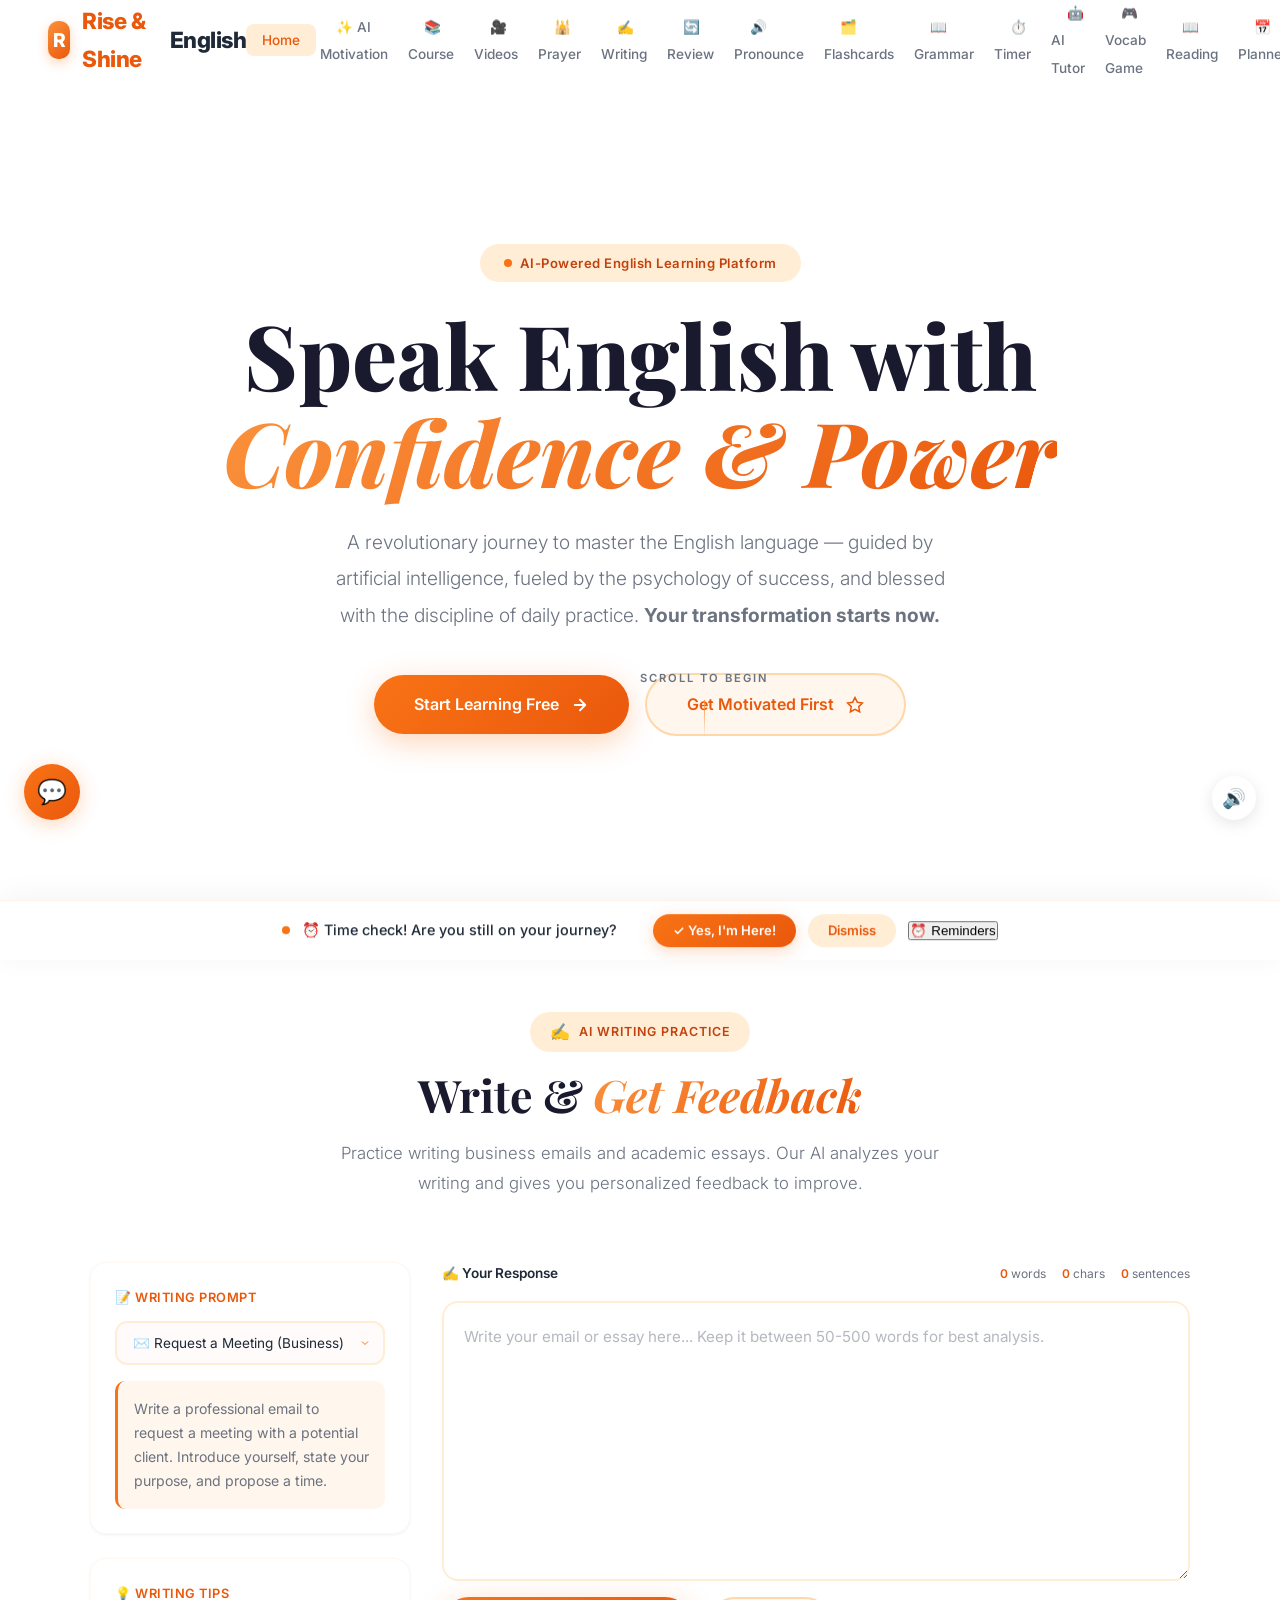
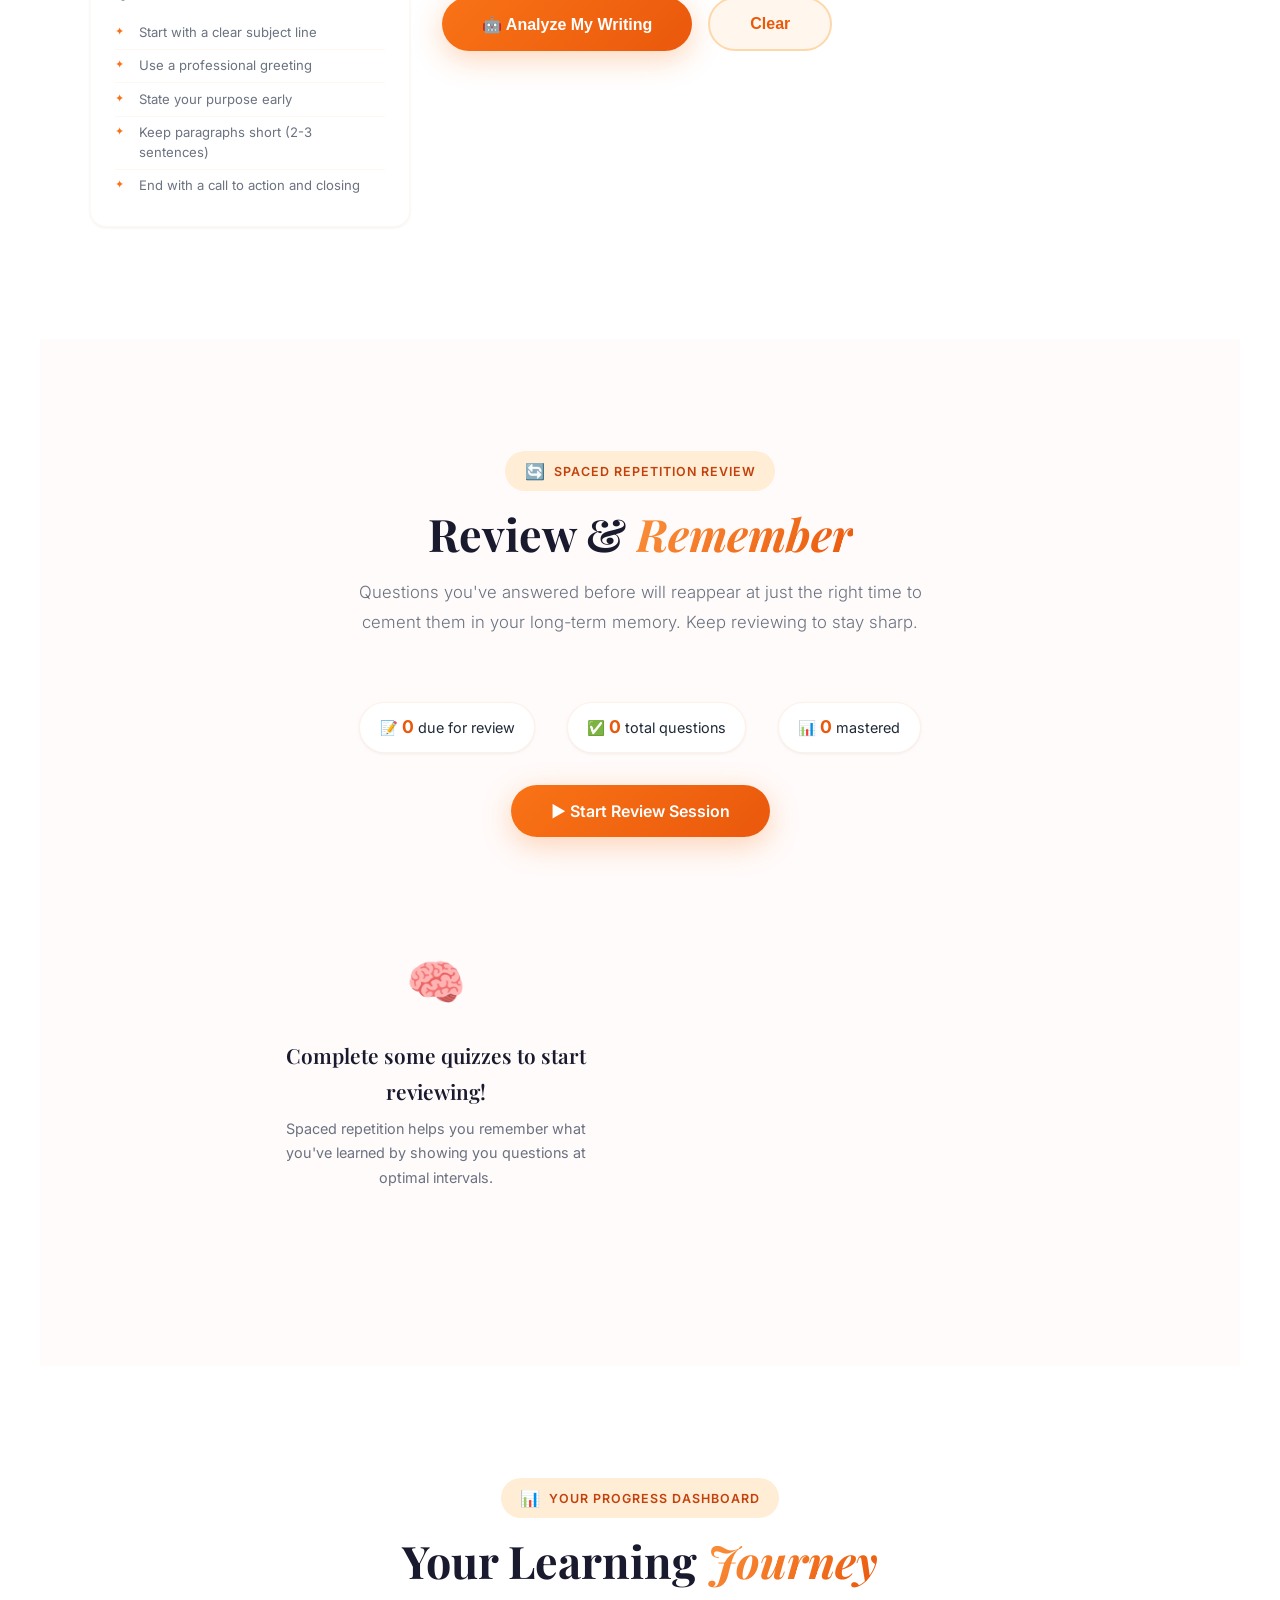
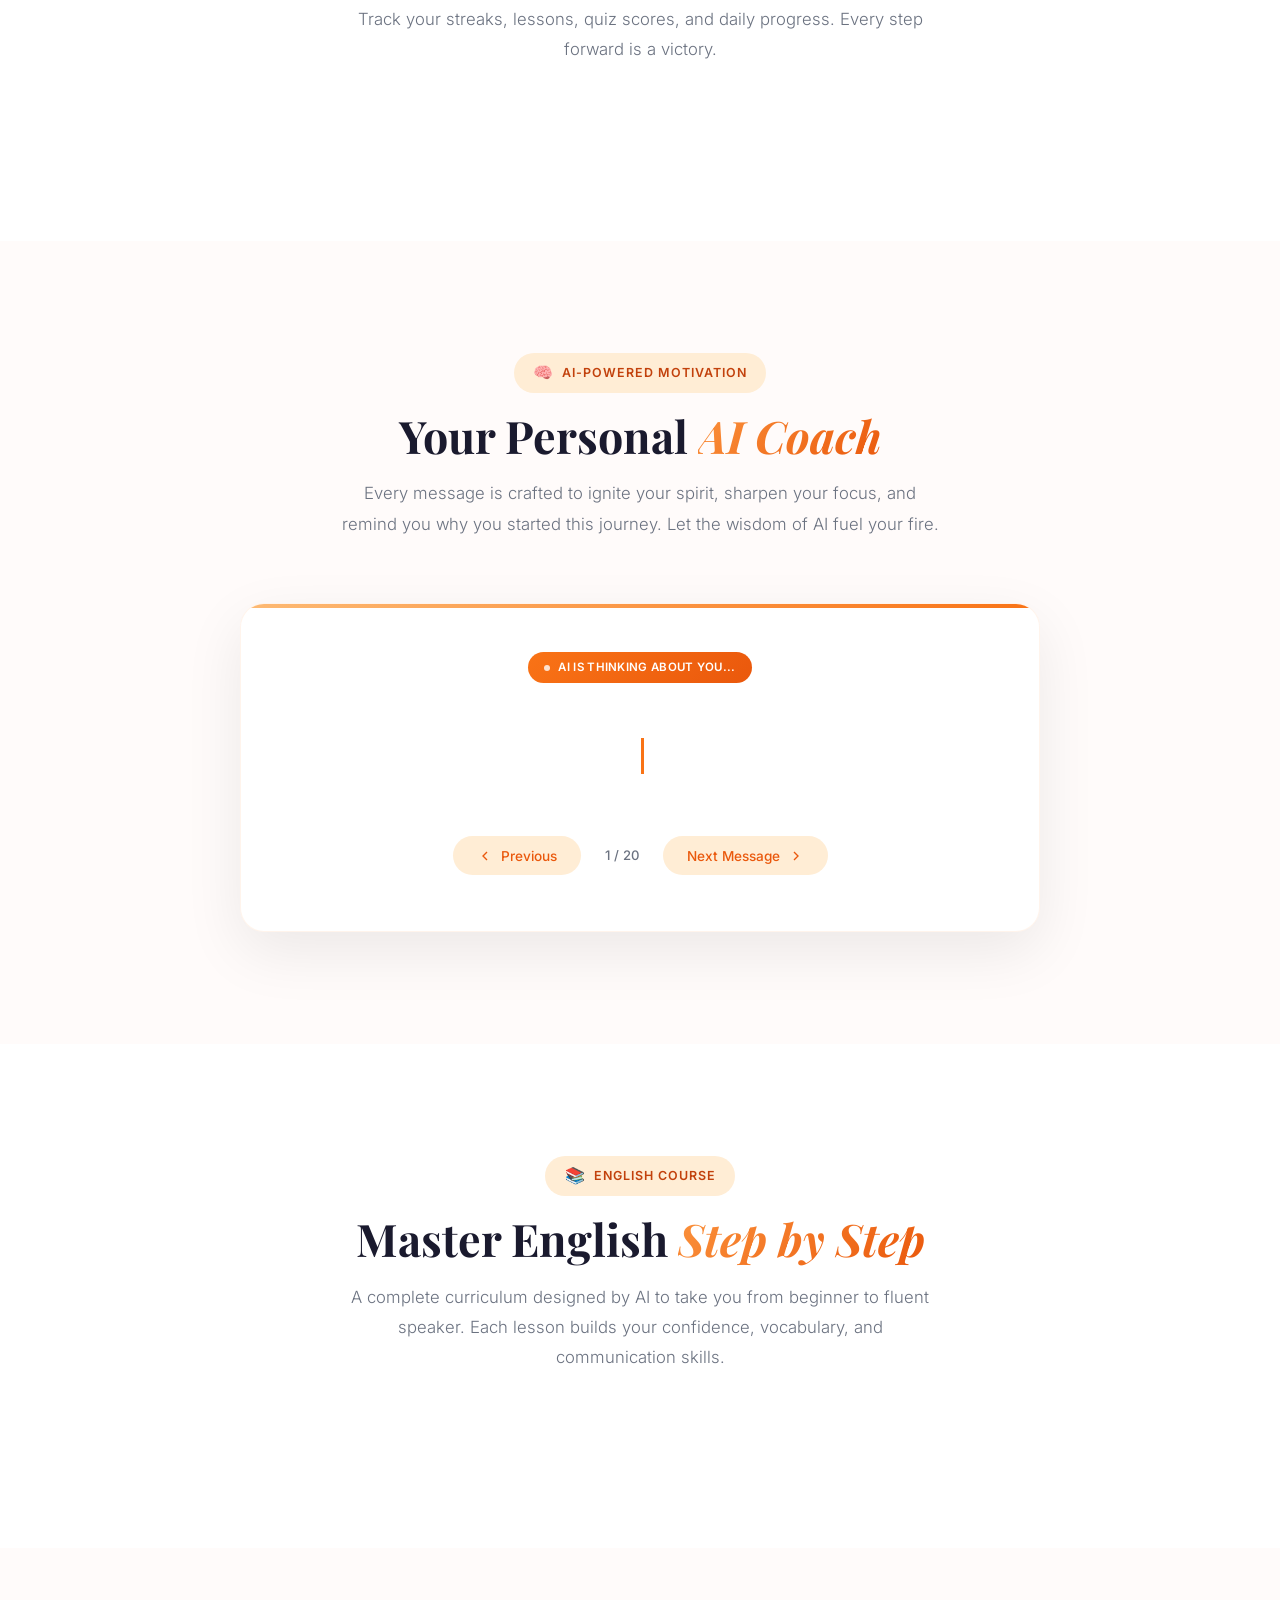
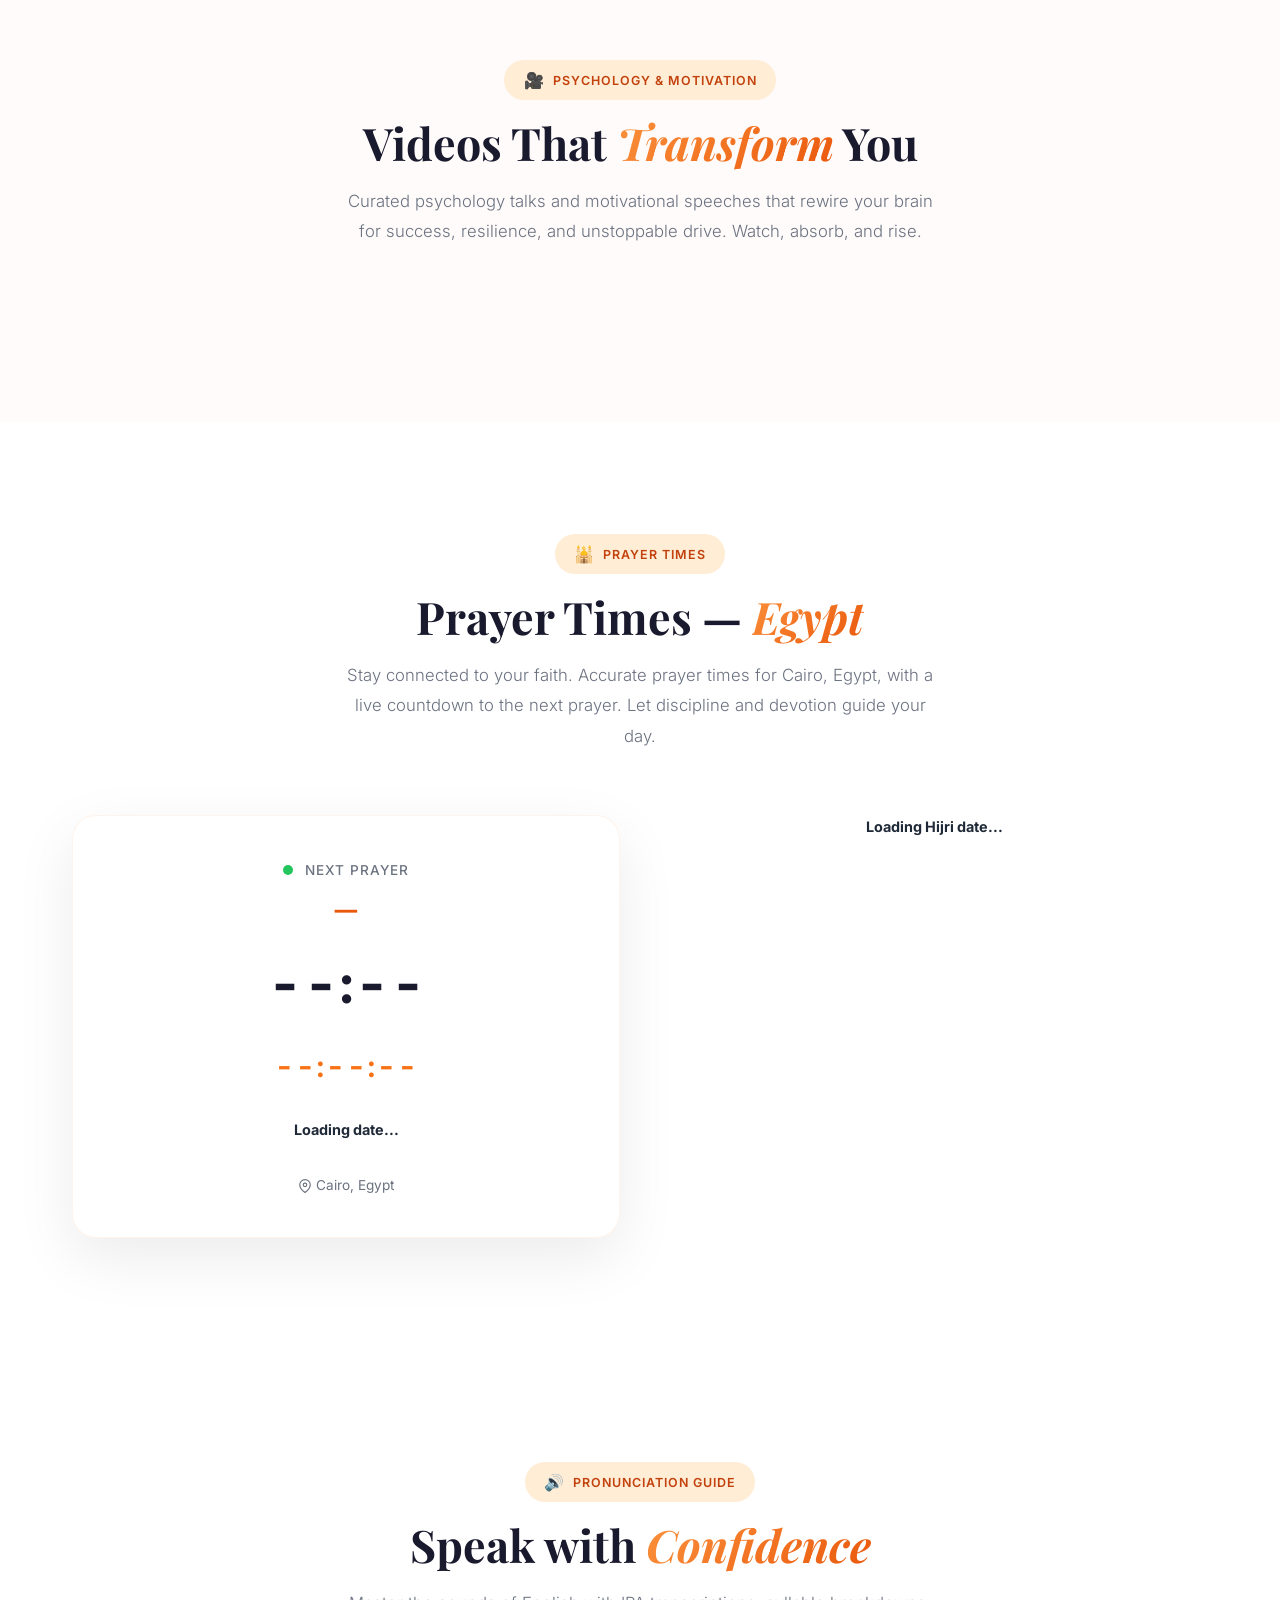
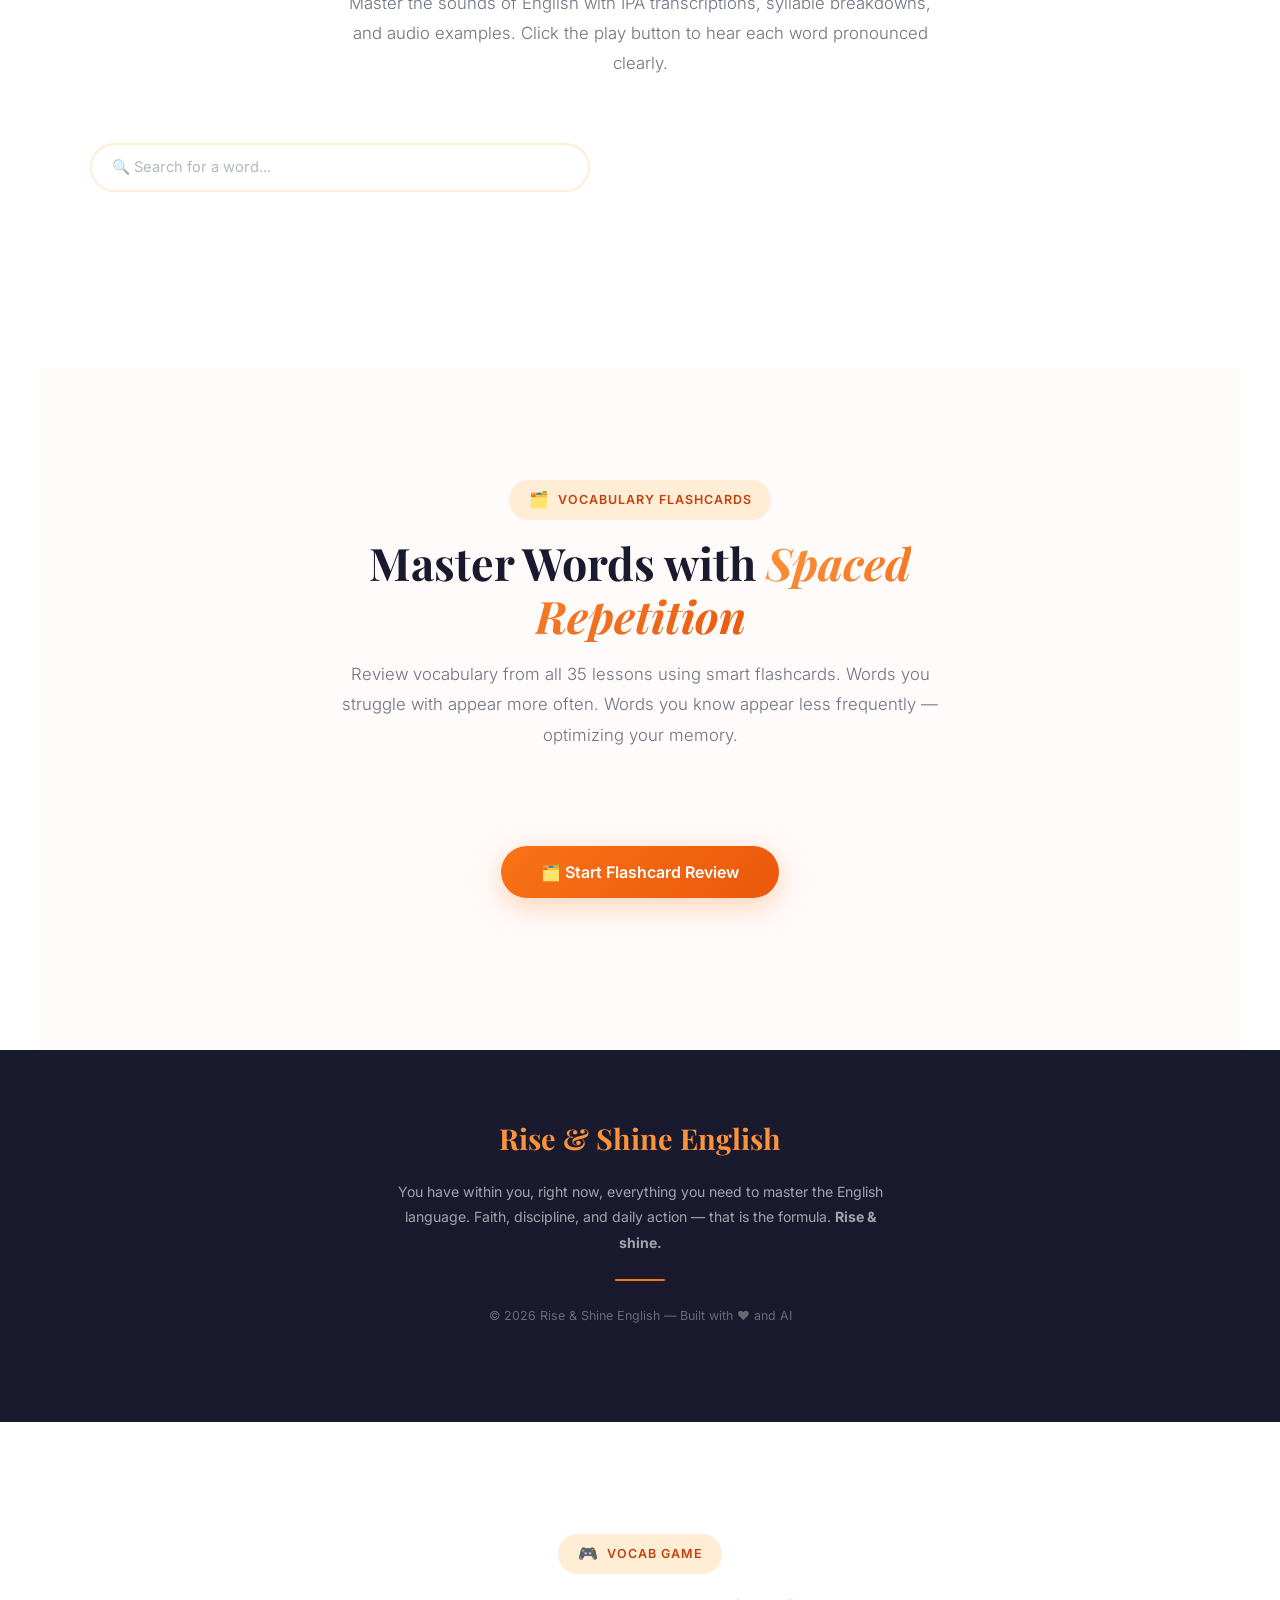
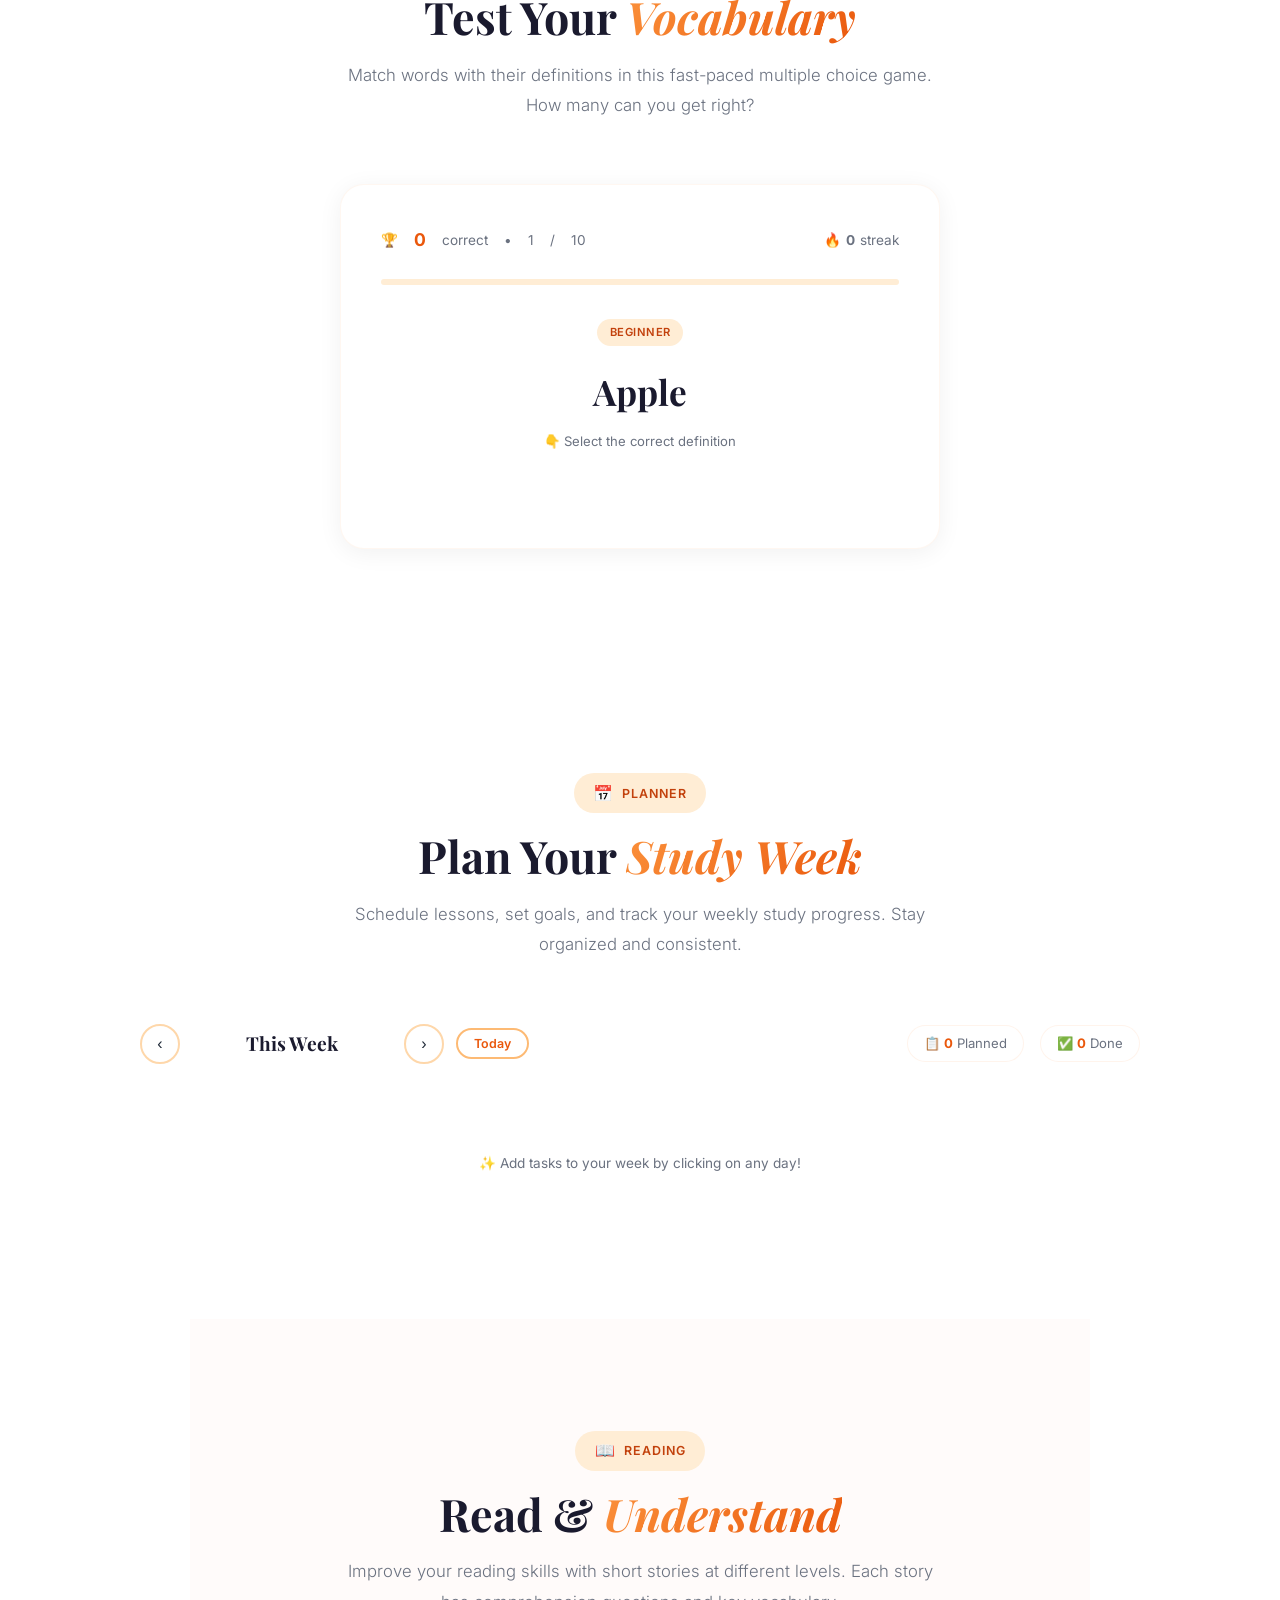
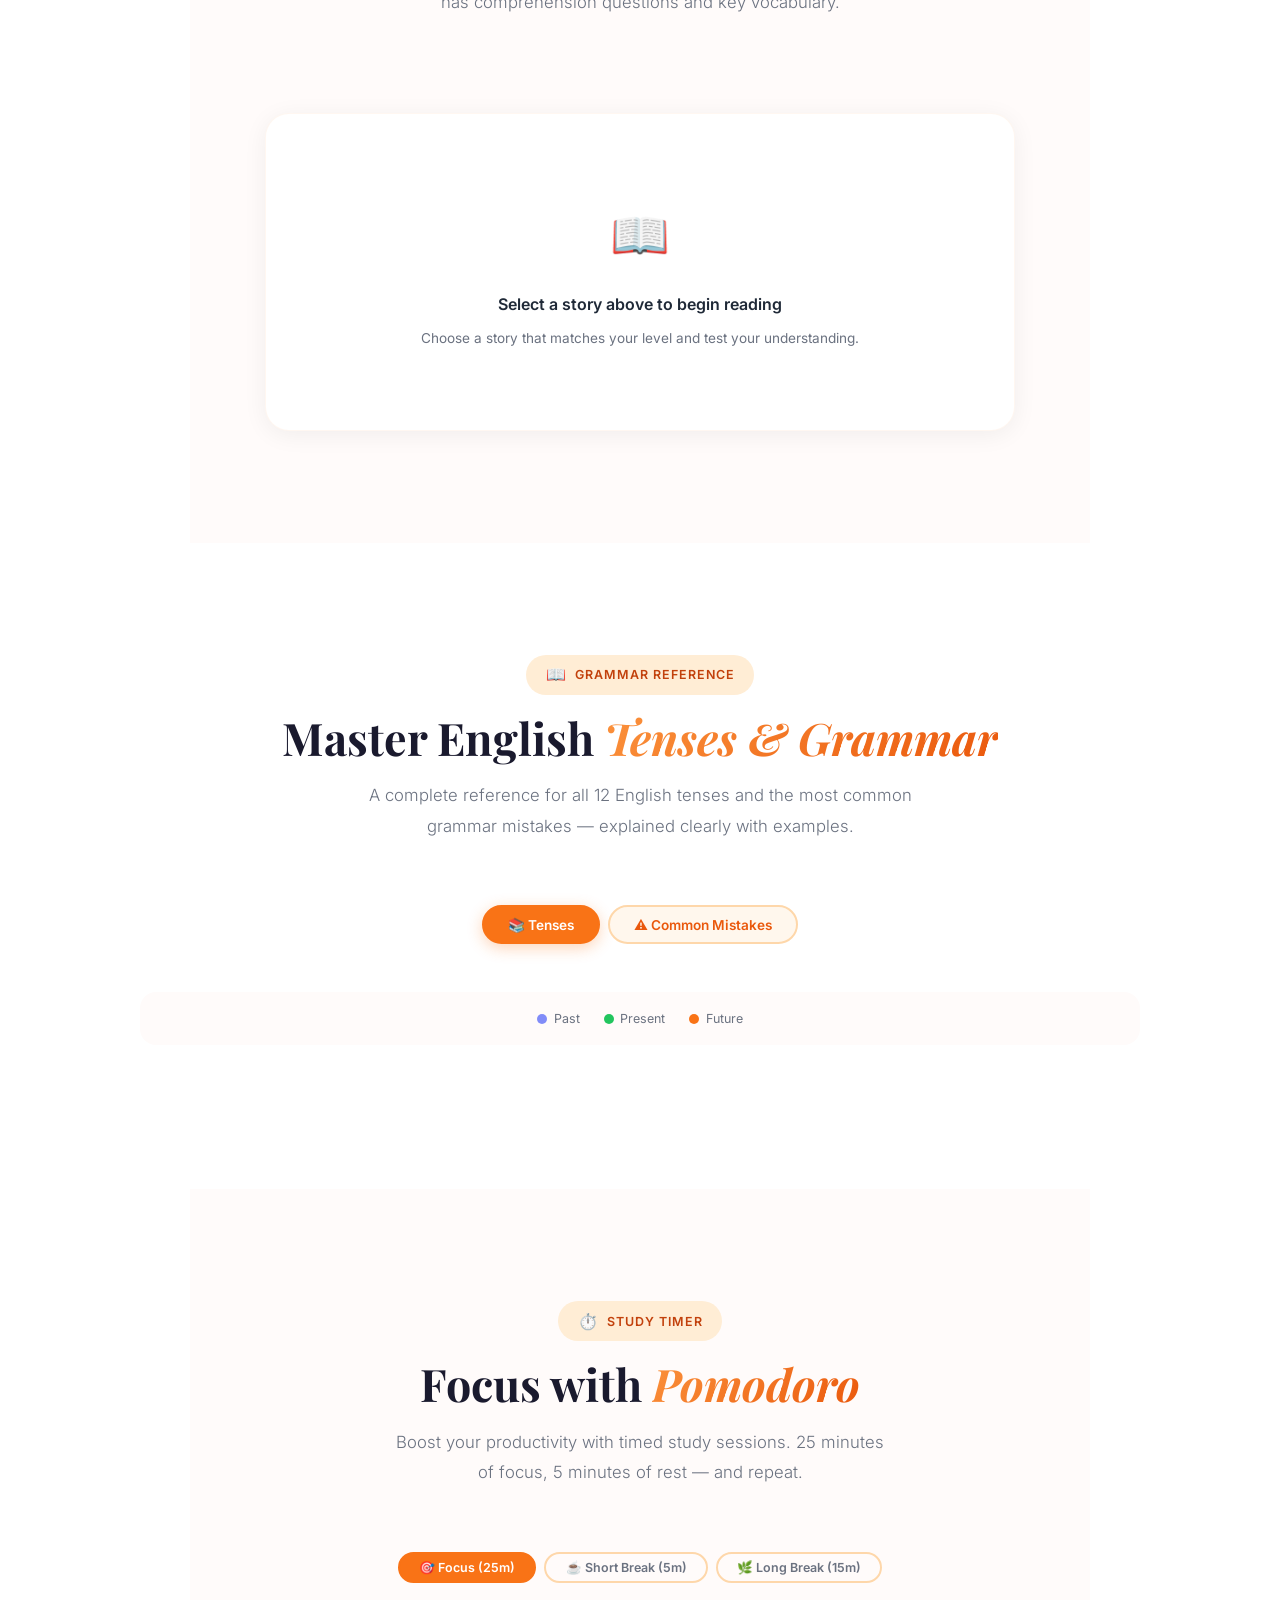
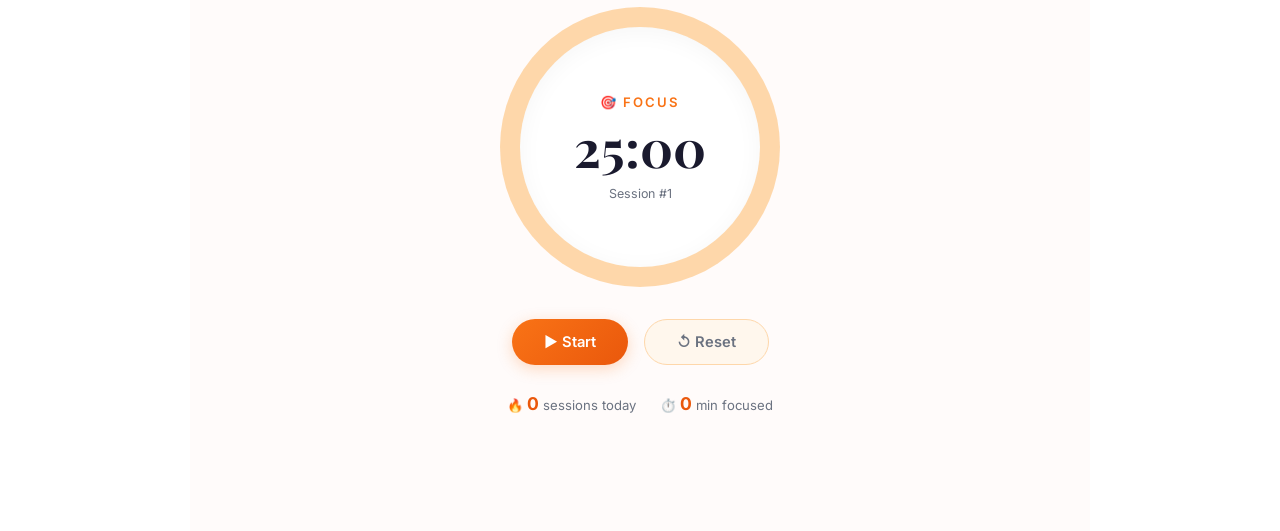
==== index.html @ 0753caaa "Refactor initGrammar function for clarity" ====
<!DOCTYPE html>
<html lang="en">
<head>
    <meta charset="UTF-8">
    <meta name="viewport" content="width=device-width, initial-scale=1.0">
    <title>Rise & Shine English — Master English with AI & Motivation</title>
    <link href="https://fonts.googleapis.com/css2?family=Playfair+Display:wght@400;600;700;800&family=Inter:wght@300;400;500;600;700;800&family=Noto+Sans+Arabic:wght@300;400;500;600;700&family=Tajawal:wght@300;400;500;700&display=swap" rel="stylesheet">
    <style>
        *, *::before, *::after { margin: 0; padding: 0; box-sizing: border-box; }

        :root {
            --orange-50: #FFF7ED; --orange-100: #FFEDD5; --orange-200: #FED7AA;
            --orange-300: #FDBA74; --orange-400: #FB923C; --orange-500: #F97316;
            --orange-600: #EA580C; --orange-700: #C2410C; --orange-800: #9A3412;
            --orange-900: #7C2D12; --cream: #FFFBFA; --dark: #1A1A2E;
            --text: #1F2937; --text-light: #6B7280; --white: #FFFFFF;
            --bg-primary: #FFFFFF; --bg-secondary: #FFFBFA; --bg-card: #FFFFFF;
            --nav-blur: rgba(255,255,255,0.92);
            --nav-shadow: 0 1px 30px rgba(0,0,0,0.05);
            --shadow-sm: 0 1px 3px rgba(0,0,0,0.06);
            --shadow: 0 4px 24px rgba(0,0,0,0.06);
            --shadow-lg: 0 20px 60px rgba(0,0,0,0.08);
            --shadow-hover: 0 30px 80px rgba(0,0,0,0.12);
            --radius: 16px; --radius-lg: 24px;
            --transition: 0.5s cubic-bezier(0.22, 1, 0.36, 1);
            --nav-height: 80px;
        }

        html.dark-mode {
            --cream: #111120; --dark: #F0F0F5; --text: #E0E0EA;
            --text-light: #9A9AB0; --white: #0E0E1A; --bg-primary: #0E0E1A;
            --bg-secondary: #12122A; --bg-card: #1A1A35;
            --nav-blur: rgba(14,14,26,0.95);
            --nav-shadow: 0 1px 30px rgba(0,0,0,0.3);
            --shadow-sm: 0 1px 3px rgba(0,0,0,0.2);
            --shadow: 0 4px 24px rgba(0,0,0,0.3);
            --shadow-lg: 0 20px 60px rgba(0,0,0,0.4);
            --shadow-hover: 0 30px 80px rgba(0,0,0,0.5);
        }

        html.dark-mode .ai-message-text .typing-cursor { background: var(--orange-400); }
        html.dark-mode .nav.scrolled { background: var(--nav-blur); box-shadow: var(--nav-shadow); }
        html.dark-mode .nav-links a:hover { background: rgba(249,115,22,0.15); }
        html.dark-mode .nav-links a.active { background: rgba(249,115,22,0.2); }
        html.dark-mode .mobile-menu-btn { background: rgba(249,115,22,0.15); }
        html.dark-mode .mobile-menu-btn span { background: var(--orange-400); }
        html.dark-mode .notification-bar { background: var(--bg-card); border-top-color: rgba(249,115,22,0.15); }
        html.dark-mode .course-lesson { background: rgba(249,115,22,0.1); }
        html.dark-mode .course-lesson:hover { background: rgba(249,115,22,0.18); }
        html.dark-mode .prayer-time-item.active { background: rgba(249,115,22,0.15); }

        html[dir="rtl"] { direction: rtl; }
        html[dir="rtl"] .nav-links { gap: 0.25rem; }
        html[dir="rtl"] .hero-actions { flex-direction: row-reverse; }
        html[dir="rtl"] .btn-primary svg, html[dir="rtl"] .btn-secondary svg { transform: scaleX(-1); }
        html[dir="rtl"] .course-lesson:hover { transform: translateX(-4px); }
        html[dir="rtl"] .prayer-time-name { flex-direction: row-reverse; }
        html[dir="rtl"] .lesson-modal-header { flex-direction: row-reverse; }
        html[dir="rtl"] .ai-message-btn svg { transform: scaleX(-1); }
        html[dir="rtl"] .footer { font-family: 'Tajawal','Noto Sans Arabic','Inter',sans-serif; }
        html[dir="rtl"] body, html[dir="rtl"] .nav-links a, html[dir="rtl"] .notification-btn,
        html[dir="rtl"] .ai-message-btn, html[dir="rtl"] .course-lesson,
        html[dir="rtl"] .lesson-modal-complete-btn, html[dir="rtl"] .video-watch-btn,
        html[dir="rtl"] .quiz-option { font-family: 'Tajawal','Noto Sans Arabic','Inter',sans-serif; }

        .toggle-btn-group { display: flex; align-items: center; gap: 4px; background: var(--orange-50); border-radius: 50px; padding: 3px; transition: all 0.3s ease; }
        html.dark-mode .toggle-btn-group { background: rgba(249,115,22,0.12); }
        .toggle-btn { width: 36px; height: 36px; border-radius: 50%; border: none; background: transparent; color: var(--text-light); cursor: pointer; display: flex; align-items: center; justify-content: center; transition: all 0.3s ease; font-size: 0.8rem; font-weight: 600; font-family: 'Inter',sans-serif; position: relative; }
        .toggle-btn svg { width: 18px; height: 18px; transition: all 0.3s ease; }
        .toggle-btn:hover { color: var(--orange-600); background: rgba(249,115,22,0.12); }
        .toggle-btn.active { background: var(--bg-card); color: var(--orange-600); box-shadow: 0 2px 8px rgba(0,0,0,0.08); }
        html.dark-mode .toggle-btn.active { background: var(--bg-card); box-shadow: 0 2px 8px rgba(0,0,0,0.2); }
        .toggle-btn.lang-btn { width: auto; min-width: 36px; padding: 0 6px; font-size: 0.72rem; font-weight: 700; letter-spacing: 0.5px; }
        html[dir="rtl"] .toggle-btn.lang-btn { font-family: 'Tajawal','Noto Sans Arabic','Inter',sans-serif; font-size: 0.78rem; }
        .toggle-btn .sun-icon { display: none; } .toggle-btn .moon-icon { display: block; }
        html.dark-mode .toggle-btn .sun-icon { display: block; } html.dark-mode .toggle-btn .moon-icon { display: none; }
        @media (max-width:768px) { .toggle-btn-group { margin-top: 0.5rem; justify-content: center; width: 100%; } }

        html { scroll-behavior: smooth; }
        body { font-family: 'Inter',sans-serif; background: var(--bg-primary); color: var(--text); overflow-x: hidden; line-height: 1.7; }
        ::selection { background: var(--orange-300); color: var(--white); }
        ::-webkit-scrollbar { width: 8px; }
        ::-webkit-scrollbar-track { background: var(--bg-secondary); }
        ::-webkit-scrollbar-thumb { background: var(--orange-300); border-radius: 4px; }
        ::-webkit-scrollbar-thumb:hover { background: var(--orange-400); }

        .nav { position: fixed; top: 0; left: 0; right: 0; z-index: 1000; padding: 1.2rem 3rem; display: flex; justify-content: space-between; align-items: center; transition: all var(--transition); height: var(--nav-height); }
        .nav.scrolled { background: var(--nav-blur); backdrop-filter: blur(24px); -webkit-backdrop-filter: blur(24px); padding: 0.8rem 3rem; box-shadow: var(--nav-shadow); }
        .nav-logo { display: flex; align-items: center; gap: 0.75rem; text-decoration: none; font-weight: 800; font-size: 1.4rem; color: var(--orange-600); letter-spacing: -0.5px; }
        .nav-logo-icon { width: 38px; height: 38px; background: linear-gradient(135deg,var(--orange-400),var(--orange-600)); border-radius: 10px; display: flex; align-items: center; justify-content: center; color: white; font-size: 1.2rem; font-weight: 800; box-shadow: 0 4px 12px rgba(249,115,22,0.3); }
        .nav-logo span { color: var(--text); }
        .nav-links { display: flex; align-items: center; gap: 0.25rem; list-style: none; }
        .nav-links a { text-decoration: none; color: var(--text-light); font-size: 0.85rem; font-weight: 500; padding: 0.5rem 1rem; border-radius: 8px; transition: all 0.3s ease; position: relative; }
        .nav-links a:hover { color: var(--orange-600); background: var(--orange-50); }
        .nav-links a.active { color: var(--orange-600); background: var(--orange-100); }

        .hero { position: relative; min-height: 100vh; display: flex; align-items: center; justify-content: center; background: var(--bg-primary); overflow: hidden; padding-top: var(--nav-height); }
        #heroWaveCanvas { position: absolute; bottom: 0; left: 0; width: 100%; height: 55%; pointer-events: none; }
        .hero-particles { position: absolute; inset: 0; pointer-events: none; overflow: hidden; }
        .particle { position: absolute; width: 6px; height: 6px; background: var(--orange-300); border-radius: 50%; opacity: 0.3; animation: floatParticle 15s infinite ease-in-out; }
        @keyframes floatParticle {
            0%,100% { transform: translateY(0) translateX(0) scale(1); opacity: 0.2; }
            25% { transform: translateY(-120px) translateX(40px) scale(1.3); opacity: 0.5; }
            50% { transform: translateY(-60px) translateX(-30px) scale(1.6); opacity: 0.3; }
            75% { transform: translateY(-160px) translateX(20px) scale(1.1); opacity: 0.4; }
        }
        .hero-content { position: relative; z-index: 2; text-align: center; padding: 2rem; max-width: 900px; }
        .hero-badge { display: inline-flex; align-items: center; gap: 0.5rem; padding: 0.5rem 1.5rem; background: var(--orange-100); color: var(--orange-700); border-radius: 100px; font-size: 0.82rem; font-weight: 600; letter-spacing: 0.5px; margin-bottom: 1.5rem; opacity: 0; transform: translateY(20px); animation: fadeUp 0.8s ease 0.3s forwards; }
        .hero-badge-dot { width: 8px; height: 8px; background: var(--orange-500); border-radius: 50%; animation: pulse 2s ease-in-out infinite; }
        @keyframes pulse { 0%,100% { opacity: 1; transform: scale(1); } 50% { opacity: 0.5; transform: scale(1.5); } }
        .hero-title { font-family: 'Playfair Display',serif; font-size: clamp(2.8rem,7vw,6rem); font-weight: 800; color: var(--dark); line-height: 1.08; margin-bottom: 1.5rem; opacity: 0; transform: translateY(30px); animation: fadeUp 0.8s ease 0.5s forwards; }
        .hero-title em { font-style: italic; background: linear-gradient(135deg,var(--orange-400),var(--orange-600)); -webkit-background-clip: text; -webkit-text-fill-color: transparent; background-clip: text; }
        .hero-subtitle { font-size: clamp(1rem,1.8vw,1.2rem); font-weight: 300; color: var(--text-light); max-width: 640px; margin: 0 auto 2.5rem; line-height: 1.9; opacity: 0; transform: translateY(20px); animation: fadeUp 0.8s ease 0.7s forwards; }
        .hero-actions { display: flex; align-items: center; justify-content: center; gap: 1rem; flex-wrap: wrap; opacity: 0; transform: translateY(20px); animation: fadeUp 0.8s ease 0.9s forwards; }
        .btn-primary { display: inline-flex; align-items: center; gap: 0.75rem; padding: 1rem 2.5rem; background: linear-gradient(135deg,var(--orange-500),var(--orange-600)); color: white; border: none; border-radius: 50px; font-size: 1rem; font-weight: 600; cursor: pointer; transition: all var(--transition); text-decoration: none; box-shadow: 0 8px 30px rgba(249,115,22,0.3); }
        .btn-primary:hover { transform: translateY(-3px); box-shadow: 0 12px 40px rgba(249,115,22,0.45); }
        .btn-primary:active { transform: translateY(0); }
        .btn-secondary { display: inline-flex; align-items: center; gap: 0.75rem; padding: 1rem 2.5rem; background: var(--orange-50); color: var(--orange-600); border: 2px solid var(--orange-200); border-radius: 50px; font-size: 1rem; font-weight: 600; cursor: pointer; transition: all var(--transition); text-decoration: none; }
        .btn-secondary:hover { background: var(--orange-100); border-color: var(--orange-400); transform: translateY(-3px); }
        .btn-secondary:active { transform: translateY(0); }
        .hero-scroll { position: absolute; bottom: 18%; left: 50%; transform: translateX(-50%); z-index: 2; display: flex; flex-direction: column; align-items: center; gap: 0.75rem; color: var(--text-light); font-size: 0.7rem; font-weight: 600; letter-spacing: 2px; text-transform: uppercase; opacity: 0; animation: fadeUp 0.8s ease 1.2s forwards; }
        .scroll-line { width: 1px; height: 38px; background: linear-gradient(to bottom,var(--orange-400),transparent); animation: scrollPulse 2.5s ease-in-out infinite; }
        @keyframes scrollPulse { 0%,100% { opacity: 0.3; transform: scaleY(0.5); } 50% { opacity: 1; transform: scaleY(1); } }
        @keyframes fadeUp { to { opacity: 1; transform: translateY(0); } }

        .section { padding: 7rem 2rem; max-width: 1200px; margin: 0 auto; }
        .section-header { text-align: center; margin-bottom: 4rem; }
        .section-tag { display: inline-flex; align-items: center; gap: 0.5rem; padding: 0.4rem 1.2rem; background: var(--orange-100); color: var(--orange-700); border-radius: 100px; font-size: 0.78rem; font-weight: 600; letter-spacing: 1px; text-transform: uppercase; margin-bottom: 1rem; }
        .section-tag-emoji { font-size: 1rem; text-transform: none; }
        .section-title { font-family: 'Playfair Display',serif; font-size: clamp(2rem,3.5vw,3rem); font-weight: 700; color: var(--dark); margin-bottom: 1rem; line-height: 1.2; }
        .section-title em { background: linear-gradient(135deg,var(--orange-400),var(--orange-600)); -webkit-background-clip: text; -webkit-text-fill-color: transparent; background-clip: text; font-style: italic; }
        .section-subtitle { font-size: 1.05rem; font-weight: 300; color: var(--text-light); max-width: 600px; margin: 0 auto; line-height: 1.8; }

        .ai-messages { background: var(--bg-secondary); padding: 7rem 2rem; }
        .ai-messages-inner { max-width: 1200px; margin: 0 auto; }
        .ai-message-display { position: relative; background: var(--bg-card); border-radius: var(--radius-lg); padding: 3rem 3rem 3.5rem; box-shadow: var(--shadow-lg); max-width: 800px; margin: 0 auto; text-align: center; border: 1px solid rgba(249,115,22,0.08); overflow: hidden; }
        .ai-message-display::before { content: ''; position: absolute; top: 0; left: 0; right: 0; height: 4px; background: linear-gradient(90deg,var(--orange-300),var(--orange-500),var(--orange-400)); background-size: 200% 100%; animation: shimmerBar 3s ease-in-out infinite; }
        @keyframes shimmerBar { 0%,100% { background-position: 0% 0%; } 50% { background-position: 100% 0%; } }
        .ai-message-badge { display: inline-flex; align-items: center; gap: 0.5rem; padding: 0.35rem 1rem; background: linear-gradient(135deg,var(--orange-500),var(--orange-600)); color: white; border-radius: 100px; font-size: 0.72rem; font-weight: 600; letter-spacing: 0.3px; text-transform: uppercase; margin-bottom: 1.5rem; }
        .ai-message-badge-dot { width: 6px; height: 6px; background: rgba(255,255,255,0.8); border-radius: 50%; animation: pulse 1.5s ease-in-out infinite; }
        .ai-message-text { font-family: 'Playfair Display',serif; font-size: clamp(1.4rem,2.5vw,1.9rem); font-weight: 600; color: var(--dark); line-height: 1.6; min-height: 3.2em; display: flex; align-items: center; justify-content: center; transition: opacity 0.4s ease; }
        .ai-message-text .typing-cursor { display: inline-block; width: 3px; height: 1.2em; background: var(--orange-500); margin-left: 4px; animation: blink 0.8s step-end infinite; vertical-align: text-bottom; }
        @keyframes blink { 0%,100% { opacity: 1; } 50% { opacity: 0; } }
        .ai-message-controls { display: flex; align-items: center; justify-content: center; gap: 1.5rem; margin-top: 2rem; }
        .ai-message-btn { display: inline-flex; align-items: center; gap: 0.5rem; padding: 0.7rem 1.5rem; background: var(--orange-100); color: var(--orange-600); border: none; border-radius: 50px; font-size: 0.85rem; font-weight: 500; cursor: pointer; transition: all 0.3s ease; font-family: 'Inter',sans-serif; }
        .ai-message-btn:hover { background: var(--orange-200); transform: translateY(-2px); }
        .ai-message-btn:active { transform: translateY(0); }
        .ai-message-counter { font-size: 0.82rem; color: var(--text-light); font-weight: 500; }

        .course-grid { display: grid; grid-template-columns: repeat(auto-fit,minmax(340px,1fr)); gap: 2rem; }
        .course-card { background: var(--bg-card); border-radius: var(--radius-lg); padding: 2.5rem; box-shadow: var(--shadow); border: 1px solid rgba(249,115,22,0.06); transition: all var(--transition); position: relative; overflow: hidden; cursor: pointer; opacity: 0; transform: translateY(40px); }
        .course-card.visible { opacity: 1; transform: translateY(0); transition: all 0.6s ease; }
        .course-card:hover { transform: translateY(-6px); box-shadow: var(--shadow-hover); border-color: rgba(249,115,22,0.15); }
        .course-card-icon { width: 56px; height: 56px; border-radius: 16px; background: linear-gradient(135deg,var(--orange-100),var(--orange-200)); display: flex; align-items: center; justify-content: center; font-size: 1.6rem; margin-bottom: 1.5rem; transition: all 0.3s ease; }
        .course-card:hover .course-card-icon { transform: scale(1.1) rotate(-3deg); }
        .course-card-level { display: inline-block; padding: 0.25rem 0.75rem; background: var(--orange-100); color: var(--orange-700); border-radius: 100px; font-size: 0.7rem; font-weight: 600; text-transform: uppercase; letter-spacing: 0.5px; margin-bottom: 0.75rem; }
        .course-card-title { font-family: 'Playfair Display',serif; font-size: 1.4rem; font-weight: 700; color: var(--dark); margin-bottom: 0.75rem; }
        .course-card-desc { font-size: 0.92rem; color: var(--text-light); line-height: 1.7; margin-bottom: 1.25rem; }
        .course-card-lessons { display: flex; flex-direction: column; gap: 0.5rem; }
        .course-lesson { display: flex; align-items: center; gap: 0.75rem; padding: 0.5rem 0.75rem; background: var(--orange-50); border-radius: 10px; font-size: 0.85rem; color: var(--text); transition: all 0.3s ease; cursor: pointer; }
        .course-lesson:hover { background: var(--orange-100); transform: translateX(4px); }
        .course-lesson-check { width: 20px; height: 20px; border-radius: 50%; border: 2px solid var(--orange-300); display: flex; align-items: center; justify-content: center; flex-shrink: 0; transition: all 0.3s ease; font-size: 0.6rem; color: transparent; }
        .course-lesson-check.completed { background: var(--orange-500); border-color: var(--orange-500); color: white; }
        .course-card-progress { margin-top: 1.25rem; display: flex; align-items: center; gap: 0.75rem; }
        .course-progress-bar { flex: 1; height: 6px; background: var(--orange-100); border-radius: 3px; overflow: hidden; }
        .course-progress-fill { height: 100%; background: linear-gradient(90deg,var(--orange-400),var(--orange-600)); border-radius: 3px; width: 0%; transition: width 0.8s ease; }
        .course-progress-text { font-size: 0.8rem; font-weight: 600; color: var(--orange-600); min-width: 36px; text-align: right; }

        .lesson-modal { position: fixed; inset: 0; z-index: 3000; background: rgba(0,0,0,0.5); backdrop-filter: blur(12px); display: flex; align-items: center; justify-content: center; padding: 2rem; opacity: 0; pointer-events: none; transition: opacity 0.4s ease; }
        .lesson-modal.active { opacity: 1; pointer-events: all; }
        .lesson-modal-content { background: var(--bg-card); border-radius: var(--radius-lg); max-width: 700px; width: 100%; max-height: 85vh; overflow-y: auto; box-shadow: var(--shadow-lg); transform: scale(0.92) translateY(20px); transition: transform 0.5s cubic-bezier(0.22,1,0.36,1); padding: 2.5rem; scrollbar-width: thin; }
        .lesson-modal.active .lesson-modal-content { transform: scale(1) translateY(0); }
        .lesson-modal-header { display: flex; justify-content: space-between; align-items: flex-start; margin-bottom: 1.5rem; position: sticky; top: 0; background: var(--bg-card); z-index: 1; padding-bottom: 1rem; }
        .lesson-modal-title { font-family: 'Playfair Display',serif; font-size: 1.6rem; font-weight: 700; color: var(--dark); }
        .lesson-modal-close { width: 40px; height: 40px; border-radius: 50%; border: none; background: var(--orange-100); color: var(--orange-600); font-size: 1.2rem; cursor: pointer; display: flex; align-items: center; justify-content: center; transition: all 0.3s ease; flex-shrink: 0; }
        .lesson-modal-close:hover { background: var(--orange-200); transform: rotate(90deg); }
        .lesson-modal-body { font-size: 0.95rem; color: var(--text); line-height: 1.9; }
        .lesson-modal-body p { margin-bottom: 1rem; }
        .lesson-modal-body .example { background: var(--orange-50); border-left: 3px solid var(--orange-500); padding: 1rem 1.5rem; border-radius: 0 12px 12px 0; margin: 1rem 0; font-style: italic; color: var(--text-light); white-space: pre-line; }
        html[dir="rtl"] .lesson-modal-body .example { border-left: none; border-right: 3px solid var(--orange-500); border-radius: 12px 0 0 12px; }
        .lesson-modal-complete-btn { display: inline-flex; align-items: center; gap: 0.5rem; padding: 0.85rem 2rem; background: linear-gradient(135deg,var(--orange-500),var(--orange-600)); color: white; border: none; border-radius: 50px; font-size: 0.92rem; font-weight: 600; cursor: pointer; transition: all 0.3s ease; margin-top: 1.5rem; font-family: 'Inter',sans-serif; }
        .lesson-modal-complete-btn:hover { transform: translateY(-2px); box-shadow: 0 8px 25px rgba(249,115,22,0.3); }
        .lesson-modal-complete-btn.completed { background: #22C55E; pointer-events: none; }

        /* Quiz Styles */
        .quiz-section { margin-top: 2.5rem; padding-top: 2rem; border-top: 2px dashed var(--orange-200); }
        html.dark-mode .quiz-section { border-top-color: rgba(249,115,22,0.2); }
        .quiz-header { display: flex; align-items: center; justify-content: space-between; margin-bottom: 1.5rem; }
        .quiz-title { font-family: 'Playfair Display',serif; font-size: 1.3rem; font-weight: 700; color: var(--dark); display: flex; align-items: center; gap: 0.5rem; }
        .quiz-score { font-size: 0.85rem; font-weight: 600; color: var(--orange-600); background: var(--orange-100); padding: 0.4rem 1rem; border-radius: 50px; }
        html.dark-mode .quiz-score { background: rgba(249,115,22,0.2); }
        .quiz-question { margin-bottom: 2rem; animation: quizSlideIn 0.4s ease; }
        @keyframes quizSlideIn { from { opacity: 0; transform: translateX(20px); } to { opacity: 1; transform: translateX(0); } }
        html[dir="rtl"] .quiz-question { animation-name: quizSlideInRtl; }
        @keyframes quizSlideInRtl { from { opacity: 0; transform: translateX(-20px); } to { opacity: 1; transform: translateX(0); } }
        .quiz-question-number { font-size: 0.75rem; font-weight: 600; color: var(--text-light); text-transform: uppercase; letter-spacing: 1px; margin-bottom: 0.5rem; }
        .quiz-question-text { font-size: 1.05rem; font-weight: 600; color: var(--text); margin-bottom: 1rem; line-height: 1.5; }
        .quiz-options { display: flex; flex-direction: column; gap: 0.6rem; }
        .quiz-option { display: flex; align-items: center; gap: 0.75rem; padding: 0.9rem 1.2rem; background: var(--bg-secondary); border: 2px solid transparent; border-radius: 12px; cursor: pointer; transition: all 0.3s ease; font-size: 0.92rem; color: var(--text); font-weight: 500; text-align: left; font-family: 'Inter',sans-serif; width: 100%; position: relative; }
        html.dark-mode .quiz-option { background: rgba(255,255,255,0.04); }
        .quiz-option:hover:not(.quiz-option-correct):not(.quiz-option-wrong):not(.quiz-option-disabled) { border-color: var(--orange-300); background: var(--orange-50); transform: translateX(4px); }
        html[dir="rtl"] .quiz-option:hover:not(.quiz-option-correct):not(.quiz-option-wrong):not(.quiz-option-disabled) { transform: translateX(-4px); }
        html.dark-mode .quiz-option:hover:not(.quiz-option-correct):not(.quiz-option-wrong):not(.quiz-option-disabled) { border-color: var(--orange-500); background: rgba(249,115,22,0.1); }
        .quiz-option-letter { width: 28px; height: 28px; border-radius: 50%; background: var(--orange-100); color: var(--orange-600); display: flex; align-items: center; justify-content: center; font-size: 0.78rem; font-weight: 700; flex-shrink: 0; transition: all 0.3s ease; }
        html.dark-mode .quiz-option-letter { background: rgba(249,115,22,0.2); }
        .quiz-option:hover .quiz-option-letter { background: var(--orange-200); }
        .quiz-option-correct { border-color: #22C55E; background: rgba(34,197,94,0.08); }
        .quiz-option-correct .quiz-option-letter { background: #22C55E; color: white; }
        .quiz-option-wrong { border-color: #EF4444; background: rgba(239,68,68,0.08); }
        .quiz-option-wrong .quiz-option-letter { background: #EF4444; color: white; }
        .quiz-option-disabled { cursor: default; opacity: 0.6; }
        .quiz-option-disabled.quiz-option-correct { opacity: 1; }
        .quiz-option-check { margin-left: auto; font-size: 1rem; flex-shrink: 0; }
        html[dir="rtl"] .quiz-option-check { margin-left: 0; margin-right: auto; }
        .quiz-feedback { padding: 0.9rem 1.2rem; background: var(--orange-50); border-left: 3px solid var(--orange-500); border-radius: 0 10px 10px 0; margin-top: 0.75rem; font-size: 0.88rem; color: var(--text-light); line-height: 1.6; animation: quizSlideIn 0.3s ease; }
        html[dir="rtl"] .quiz-feedback { border-left: none; border-right: 3px solid var(--orange-500); border-radius: 10px 0 0 10px; animation-name: quizSlideInRtl; }
        html.dark-mode .quiz-feedback { background: rgba(249,115,22,0.08); }
        .quiz-feedback strong { color: var(--text); }
        .quiz-result { text-align: center; padding: 2rem; background: linear-gradient(135deg,var(--orange-50),var(--orange-100)); border-radius: var(--radius); margin-top: 1.5rem; animation: quizSlideIn 0.5s ease; }
        html.dark-mode .quiz-result { background: rgba(249,115,22,0.08); }
        .quiz-result-emoji { font-size: 3rem; margin-bottom: 0.75rem; }
        .quiz-result-text { font-family: 'Playfair Display',serif; font-size: 1.5rem; font-weight: 700; color: var(--dark); margin-bottom: 0.5rem; }
        .quiz-result-score { font-size: 1.1rem; font-weight: 600; color: var(--orange-600); }
        .quiz-result-detail { font-size: 0.9rem; color: var(--text-light); margin-top: 0.5rem; }

        .videos-grid { display: grid; grid-template-columns: repeat(auto-fit,minmax(320px,1fr)); gap: 2rem; }
        .psych-videos { background: var(--bg-secondary); padding: 7rem 2rem; }
        .psych-videos-inner { max-width: 1200px; margin: 0 auto; }
        .video-card { background: var(--bg-card); border-radius: var(--radius-lg); overflow: hidden; box-shadow: var(--shadow); transition: all var(--transition); opacity: 0; transform: translateY(40px); }
        .video-card.visible { opacity: 1; transform: translateY(0); transition: all 0.6s ease; }
        .video-card:hover { transform: translateY(-6px); box-shadow: var(--shadow-hover); }
        .video-thumb { position: relative; aspect-ratio: 16/9; background: linear-gradient(135deg,var(--orange-100),var(--orange-200)); overflow: hidden; display: flex; align-items: center; justify-content: center; }
        .video-thumb-icon { width: 64px; height: 64px; background: rgba(249,115,22,0.9); border-radius: 50%; display: flex; align-items: center; justify-content: center; color: white; font-size: 1.5rem; transition: all 0.3s ease; box-shadow: 0 4px 20px rgba(249,115,22,0.3); }
        .video-card:hover .video-thumb-icon { transform: scale(1.15); background: var(--orange-500); }
        .video-thumb iframe { position: absolute; inset: 0; width: 100%; height: 100%; border: none; }
        .video-info { padding: 1.5rem; }
        .video-category { display: inline-block; padding: 0.2rem 0.7rem; background: var(--orange-100); color: var(--orange-700); border-radius: 100px; font-size: 0.68rem; font-weight: 600; text-transform: uppercase; letter-spacing: 0.5px; margin-bottom: 0.5rem; }
        .video-title { font-family: 'Playfair Display',serif; font-size: 1.15rem; font-weight: 600; color: var(--dark); margin-bottom: 0.5rem; }
        .video-desc { font-size: 0.88rem; color: var(--text-light); line-height: 1.6; }
        .video-watch-btn { display: inline-flex; align-items: center; gap: 0.4rem; padding: 0.5rem 1.2rem; background: var(--orange-500); color: white; border: none; border-radius: 50px; font-size: 0.8rem; font-weight: 600; cursor: pointer; transition: all 0.3s ease; margin-top: 1rem; font-family: 'Inter',sans-serif; text-decoration: none; }
        .video-watch-btn:hover { background: var(--orange-600); transform: translateY(-2px); }

        .prayer-section { padding: 7rem 2rem; max-width: 1200px; margin: 0 auto; }
        .prayer-container { display: grid; grid-template-columns: 1fr 1fr; gap: 2.5rem; align-items: start; }
        .prayer-countdown-card { background: var(--bg-card); border-radius: var(--radius-lg); padding: 2.5rem; box-shadow: var(--shadow-lg); text-align: center; border: 1px solid rgba(249,115,22,0.08); position: sticky; top: 100px; }
        .prayer-countdown-label { font-size: 0.85rem; color: var(--text-light); font-weight: 500; text-transform: uppercase; letter-spacing: 1px; margin-bottom: 0.5rem; }
        .prayer-next-name { font-family: 'Playfair Display',serif; font-size: 1.8rem; font-weight: 700; color: var(--orange-600); margin-bottom: 0.25rem; }
        .prayer-time-display { font-size: 3.5rem; font-weight: 700; color: var(--dark); margin-bottom: 0.5rem; font-variant-numeric: tabular-nums; }
        .prayer-countdown { font-size: 2rem; font-weight: 600; color: var(--orange-500); margin-bottom: 1.5rem; font-variant-numeric: tabular-nums; }
        .prayer-status-dot { display: inline-block; width: 10px; height: 10px; background: #22C55E; border-radius: 50%; animation: pulse 2s ease-in-out infinite; margin-right: 0.5rem; }
        .prayer-location { font-size: 0.85rem; color: var(--text-light); margin-top: 0.5rem; }
        .prayer-location svg { vertical-align: middle; margin-right: 4px; }
        .prayer-times-grid { display: grid; grid-template-columns: 1fr 1fr; gap: 1rem; }
        .prayer-time-item { display: flex; justify-content: space-between; align-items: center; padding: 1rem 1.25rem; background: var(--bg-card); border-radius: var(--radius); box-shadow: var(--shadow-sm); border: 1px solid rgba(249,115,22,0.06); transition: all 0.3s ease; }
        .prayer-time-item:hover { border-color: rgba(249,115,22,0.15); transform: translateY(-2px); box-shadow: var(--shadow); }
        .prayer-time-item.active { background: linear-gradient(135deg,var(--orange-50),var(--orange-100)); border-color: var(--orange-300); box-shadow: 0 4px 16px rgba(249,115,22,0.12); }
        .prayer-time-name { display: flex; align-items: center; gap: 0.75rem; font-size: 0.95rem; font-weight: 500; color: var(--text); }
        .prayer-time-name-icon { width: 32px; height: 32px; background: var(--orange-100); border-radius: 8px; display: flex; align-items: center; justify-content: center; font-size: 0.85rem; flex-shrink: 0; }
        .prayer-time-item.active .prayer-time-name-icon { background: var(--orange-500); color: white; }
        .prayer-time-value { font-size: 0.95rem; font-weight: 600; color: var(--text); font-variant-numeric: tabular-nums; }
        .prayer-date { text-align: center; margin-bottom: 2rem; font-size: 0.9rem; color: var(--text-light); }
        .prayer-date strong { color: var(--text); }
        @media (max-width:1024px) { .prayer-container { grid-template-columns: 1fr; } .prayer-countdown-card { position: static; } }

        .notification-bar { position: fixed; bottom: 0; left: 0; right: 0; z-index: 999; background: var(--bg-card); backdrop-filter: blur(20px); -webkit-backdrop-filter: blur(20px); border-top: 1px solid rgba(249,115,22,0.1); padding: 0.8rem 2rem; display: flex; align-items: center; justify-content: center; gap: 1.5rem; transform: translateY(100%); transition: transform 0.5s cubic-bezier(0.22,1,0.36,1); box-shadow: 0 -4px 30px rgba(0,0,0,0.05); }
        .notification-bar.show { transform: translateY(0); }
        .notification-text { display: flex; align-items: center; gap: 0.75rem; font-size: 0.9rem; font-weight: 500; color: var(--text); }
        .notification-dot { width: 8px; height: 8px; background: var(--orange-500); border-radius: 50%; animation: pulse 2s ease-in-out infinite; }
        .notification-btn { display: inline-flex; align-items: center; gap: 0.5rem; padding: 0.55rem 1.25rem; border: none; border-radius: 50px; font-size: 0.82rem; font-weight: 600; cursor: pointer; transition: all 0.3s ease; font-family: 'Inter',sans-serif; }
        .notification-btn-primary { background: linear-gradient(135deg,var(--orange-500),var(--orange-600)); color: white; box-shadow: 0 4px 15px rgba(249,115,22,0.25); }
        .notification-btn-primary:hover { transform: translateY(-2px); box-shadow: 0 6px 25px rgba(249,115,22,0.35); }
        .notification-btn-secondary { background: var(--orange-100); color: var(--orange-600); }
        .notification-btn-secondary:hover { background: var(--orange-200); }
        .notification-counter { font-size: 0.78rem; color: var(--text-light); font-weight: 500; }

        .footer { background: #1A1A2E; color: rgba(255,255,255,0.6); padding: 4rem 2rem 6rem; text-align: center; }
        .footer-logo { font-family: 'Playfair Display',serif; font-size: 1.8rem; font-weight: 700; color: var(--orange-400); margin-bottom: 1rem; }
        .footer p { font-size: 0.88rem; max-width: 500px; margin: 0 auto 1.5rem; line-height: 1.8; }
        .footer-divider { width: 50px; height: 2px; background: var(--orange-500); margin: 1.5rem auto; border-radius: 2px; }
        .footer-bottom { font-size: 0.78rem; color: rgba(255,255,255,0.35); }

        @media (max-width:768px) {
            .nav { padding: 1rem 1.5rem; } .nav.scrolled { padding: 0.7rem 1.5rem; } .nav-logo { font-size: 1.1rem; } .nav-logo-icon { width: 32px; height: 32px; font-size: 1rem; }
            .nav-links { display: none; position: fixed; top: var(--nav-height); left: 0; right: 0; background: rgba(255,255,255,0.98); backdrop-filter: blur(20px); flex-direction: column; padding: 1rem; box-shadow: var(--shadow-lg); gap: 0.25rem; }
            .nav-links.open { display: flex; } .nav-links a { padding: 0.75rem 1rem; width: 100%; text-align: center; font-size: 0.9rem; }
            .mobile-menu-btn { display: flex !important; }
            .section { padding: 5rem 1.5rem; } .ai-messages { padding: 5rem 1.5rem; } .psych-videos { padding: 5rem 1.5rem; } .prayer-section { padding: 5rem 1.5rem; }
            .course-grid { grid-template-columns: 1fr; } .videos-grid { grid-template-columns: 1fr; } .prayer-times-grid { grid-template-columns: 1fr; }
            .ai-message-display { padding: 2rem 1.5rem 2.5rem; } .lesson-modal-content { padding: 1.5rem; }
            .notification-bar { flex-direction: column; gap: 0.75rem; padding: 1rem 1.5rem; }
            .notification-text { font-size: 0.82rem; text-align: center; }
            .hero { min-height: 90vh; } .hero-scroll { bottom: 15%; }
        }
        @media (max-width:480px) {
            .hero { min-height: 85vh; } .hero-actions { flex-direction: column; }
            .btn-primary,.btn-secondary { width: 100%; justify-content: center; }
            .prayer-time-display { font-size: 2.5rem; } .prayer-countdown { font-size: 1.5rem; }
        }
        .mobile-menu-btn { display: none; background: none; border: none; cursor: pointer; width: 40px; height: 40px; border-radius: 8px; flex-direction: column; align-items: center; justify-content: center; gap: 5px; background: var(--orange-50); transition: all 0.3s ease; }
        .mobile-menu-btn:hover { background: var(--orange-100); }
        .mobile-menu-btn span { display: block; width: 18px; height: 2px; background: var(--orange-600); border-radius: 2px; transition: all 0.3s ease; }
        .mobile-menu-btn.open span:nth-child(1) { transform: rotate(45deg) translate(5px,5px); }
        .mobile-menu-btn.open span:nth-child(2) { opacity: 0; }
        .mobile-menu-btn.open span:nth-child(3) { transform: rotate(-45deg) translate(5px,-5px); }
        /* Review Styles */
        /* Writing Styles */
        .writing-section { padding: 7rem 2rem; max-width: 1200px; margin: 0 auto; background: var(--bg-primary); }
        .writing-inner { max-width: 1100px; margin: 0 auto; }
        .writing-layout { display: grid; grid-template-columns: 320px 1fr; gap: 2rem; align-items: start; }
        @media (max-width:900px) { .writing-layout { grid-template-columns: 1fr; } }
        .writing-sidebar { display: flex; flex-direction: column; gap: 1.5rem; position: sticky; top: 100px; }
        @media (max-width:900px) { .writing-sidebar { position: static; } }
        .writing-prompt-box, .writing-tips-box { background: var(--bg-card); border-radius: var(--radius); padding: 1.5rem; box-shadow: var(--shadow-sm); border: 1px solid rgba(249,115,22,0.06); }
        .writing-prompt-label { font-size: 0.8rem; font-weight: 600; color: var(--orange-600); text-transform: uppercase; letter-spacing: 0.5px; margin-bottom: 0.75rem; }
        .writing-select { width: 100%; padding: 0.75rem 1rem; background: var(--bg-secondary); border: 2px solid var(--orange-100); border-radius: 12px; font-size: 0.85rem; color: var(--text); font-family: 'Inter',sans-serif; cursor: pointer; transition: all 0.3s ease; appearance: none; -webkit-appearance: none; background-image: url("data:image/svg+xml,%3Csvg xmlns='http://www.w3.org/2000/svg' width='12' height='12' viewBox='0 0 24 24' fill='none' stroke='%23F97316' stroke-width='2'%3E%3Cpolyline points='6 9 12 15 18 9'/%3E%3C/svg%3E"); background-repeat: no-repeat; background-position: right 12px center; padding-right: 36px; }
        html.dark-mode .writing-select { background-color: rgba(255,255,255,0.04); border-color: rgba(249,115,22,0.2); }
        .writing-select:focus { outline: none; border-color: var(--orange-500); box-shadow: 0 0 0 3px rgba(249,115,22,0.12); }
        .writing-prompt-text { margin-top: 1rem; font-size: 0.88rem; color: var(--text-light); line-height: 1.7; padding: 1rem; background: var(--orange-50); border-radius: 10px; border-left: 3px solid var(--orange-500); }
        html[dir="rtl"] .writing-prompt-text { border-left: none; border-right: 3px solid var(--orange-500); }
        html.dark-mode .writing-prompt-text { background: rgba(249,115,22,0.08); }
        .writing-tips-list { list-style: none; padding: 0; }
        .writing-tips-list li { position: relative; padding: 0.4rem 0 0.4rem 1.5rem; font-size: 0.82rem; color: var(--text-light); line-height: 1.5; border-bottom: 1px solid rgba(249,115,22,0.06); }
        .writing-tips-list li:last-child { border-bottom: none; }
        .writing-tips-list li::before { content: '✦'; position: absolute; left: 0; color: var(--orange-500); font-size: 0.7rem; }
        html[dir="rtl"] .writing-tips-list li { padding: 0.4rem 1.5rem 0.4rem 0; }
        html[dir="rtl"] .writing-tips-list li::before { left: auto; right: 0; }
        .writing-main { display: flex; flex-direction: column; gap: 1rem; }
        .writing-toolbar { display: flex; justify-content: space-between; align-items: center; flex-wrap: wrap; gap: 0.5rem; }
        .writing-toolbar-label { font-size: 0.85rem; font-weight: 600; color: var(--text); }
        .writing-stats { display: flex; gap: 1rem; font-size: 0.75rem; color: var(--text-light); }
        .writing-stats strong { color: var(--orange-600); font-weight: 600; }
        .writing-editor { width: 100%; min-height: 280px; padding: 1.25rem; background: var(--bg-card); border: 2px solid var(--orange-100); border-radius: var(--radius); font-size: 0.95rem; font-family: 'Inter',sans-serif; color: var(--text); line-height: 1.8; resize: vertical; transition: all 0.3s ease; }
        html.dark-mode .writing-editor { background: rgba(255,255,255,0.03); border-color: rgba(249,115,22,0.15); }
        .writing-editor:focus { outline: none; border-color: var(--orange-500); box-shadow: 0 0 0 3px rgba(249,115,22,0.1); }
        .writing-editor::placeholder { color: var(--text-light); opacity: 0.5; }
        .writing-actions { display: flex; gap: 1rem; }
        .writing-history { margin-top: 1rem; background: var(--bg-card); border-radius: var(--radius-lg); padding: 1.5rem; box-shadow: var(--shadow); border: 1px solid rgba(249,115,22,0.08); animation: quizSlideIn 0.5s ease; }
        .writing-history-header { display: flex; justify-content: space-between; align-items: center; margin-bottom: 1rem; }
        .writing-history-clear { background: none; border: 1px solid var(--orange-200); color: var(--text-light); padding: 0.35rem 0.8rem; border-radius: 8px; font-size: 0.72rem; cursor: pointer; transition: all 0.3s ease; font-family: 'Inter',sans-serif; }
        .writing-history-clear:hover { background: var(--orange-100); color: var(--orange-600); }
        .writing-history-grid { display: flex; flex-direction: column; gap: 0.5rem; max-height: 300px; overflow-y: auto; }
        .writing-history-item { display: flex; align-items: center; gap: 1rem; padding: 0.6rem 0.8rem; background: var(--bg-secondary); border-radius: 10px; font-size: 0.78rem; transition: all 0.3s ease; }
        html.dark-mode .writing-history-item { background: rgba(255,255,255,0.03); }
        .writing-history-item:hover { background: var(--orange-50); }
        html.dark-mode .writing-history-item:hover { background: rgba(249,115,22,0.08); }
        .writing-history-score { font-size: 1.1rem; font-weight: 700; min-width: 36px; text-align: center; }
        .writing-history-score.high { color: #22C55E; }
        .writing-history-score.med { color: var(--orange-500); }
        .writing-history-score.low { color: #EF4444; }
        .writing-history-info { flex: 1; min-width: 0; }
        .writing-history-type { font-size: 0.7rem; color: var(--text-light); text-transform: uppercase; letter-spacing: 0.3px; }
        .writing-history-date { font-size: 0.65rem; color: var(--text-light); opacity: 0.6; }
        .writing-history-bar { width: 60px; height: 6px; background: var(--orange-100); border-radius: 3px; overflow: hidden; flex-shrink: 0; }
        html.dark-mode .writing-history-bar { background: rgba(249,115,22,0.12); }
        .writing-history-bar-fill { height: 100%; border-radius: 3px; transition: width 0.8s ease; }
        .writing-history-bar-fill.high { background: #22C55E; }
        .writing-history-bar-fill.med { background: var(--orange-500); }
        .writing-history-bar-fill.low { background: #EF4444; }
        .writing-history-empty { text-align: center; padding: 2rem; color: var(--text-light); font-size: 0.85rem; }

        .writing-feedback { background: var(--bg-card); border-radius: var(--radius-lg); padding: 2rem; box-shadow: var(--shadow); border: 1px solid rgba(249,115,22,0.08); animation: quizSlideIn 0.5s ease; }
        .writing-feedback-header { display: flex; justify-content: space-between; align-items: center; margin-bottom: 1rem; }
        .writing-feedback-title { font-family: 'Playfair Display',serif; font-size: 1.2rem; font-weight: 700; color: var(--dark); }
        .writing-feedback-score { font-size: 2.5rem; font-weight: 800; background: linear-gradient(135deg,var(--orange-400),var(--orange-600)); -webkit-background-clip: text; -webkit-text-fill-color: transparent; background-clip: text; }
        .writing-score-bar { height: 8px; background: var(--orange-100); border-radius: 4px; overflow: hidden; margin-bottom: 0.3rem; }
        html.dark-mode .writing-score-bar { background: rgba(249,115,22,0.12); }
        .writing-score-fill { height: 100%; background: linear-gradient(90deg,var(--orange-400),var(--orange-600)); border-radius: 4px; transition: width 0.8s ease; }
        .writing-score-label { font-size: 0.82rem; font-weight: 600; color: var(--text-light); margin-bottom: 1.5rem; }
        .writing-feedback-sections { display: flex; flex-direction: column; gap: 1rem; }
        .writing-fb-item { padding: 1rem 1.25rem; border-radius: 12px; background: var(--bg-secondary); border-left: 3px solid var(--orange-500); }
        html[dir="rtl"] .writing-fb-item { border-left: none; border-right: 3px solid var(--orange-500); }
        html.dark-mode .writing-fb-item { background: rgba(255,255,255,0.03); }
        .writing-fb-item.good { border-left-color: #22C55E; }
        html[dir="rtl"] .writing-fb-item.good { border-left: none; border-right: 3px solid #22C55E; }
        .writing-fb-item.warn { border-left-color: var(--orange-500); }
        html[dir="rtl"] .writing-fb-item.warn { border-left: none; border-right: 3px solid var(--orange-500); }
        .writing-fb-item.improve { border-left-color: #EF4444; }
        html[dir="rtl"] .writing-fb-item.improve { border-left: none; border-right: 3px solid #EF4444; }
        .writing-fb-header { display: flex; justify-content: space-between; align-items: center; margin-bottom: 0.3rem; }
        .writing-fb-name { font-size: 0.85rem; font-weight: 600; color: var(--text); }
        .writing-fb-icon { font-size: 1.1rem; }
        .writing-fb-detail { font-size: 0.82rem; color: var(--text-light); line-height: 1.6; }
        .writing-fb-suggestion { margin-top: 0.5rem; padding: 0.6rem 0.9rem; background: var(--orange-50); border-radius: 8px; font-size: 0.8rem; color: var(--orange-700); line-height: 1.5; }
        html.dark-mode .writing-fb-suggestion { background: rgba(249,115,22,0.08); }
        @media (max-width:768px) {
            .writing-actions { flex-direction: column; }
            .writing-actions .btn-primary, .writing-actions .btn-secondary { width: 100%; justify-content: center; }
            .writing-feedback { padding: 1.5rem; }
        }

        .review-section { padding: 7rem 2rem; max-width: 1200px; margin: 0 auto; background: var(--bg-secondary); }
        .review-inner { max-width: 800px; margin: 0 auto; }
        .review-stats { display: flex; justify-content: center; gap: 2rem; margin-bottom: 2rem; flex-wrap: wrap; }
        .review-stats-item { font-size: 0.9rem; color: var(--text); background: var(--bg-card); padding: 0.6rem 1.2rem; border-radius: 50px; border: 1px solid rgba(249,115,22,0.1); box-shadow: var(--shadow-sm); }
        .review-stats-item strong { color: var(--orange-600); font-size: 1.1rem; }
        .review-start-btn { display: block; margin: 0 auto 2.5rem; padding: 1rem 2.5rem; background: linear-gradient(135deg,var(--orange-500),var(--orange-600)); color: white; border: none; border-radius: 50px; font-size: 1rem; font-weight: 600; cursor: pointer; transition: all var(--transition); font-family: 'Inter',sans-serif; box-shadow: 0 8px 30px rgba(249,115,22,0.3); }
        .review-start-btn:hover { transform: translateY(-3px); box-shadow: 0 12px 40px rgba(249,115,22,0.45); }
        .review-start-btn:disabled { opacity: 0.5; cursor: not-allowed; transform: none; }
        .review-grid { display: grid; grid-template-columns: repeat(auto-fill,minmax(280px,1fr)); gap: 1rem; }
        .review-card { background: var(--bg-card); border-radius: var(--radius); padding: 1.25rem 1.5rem; box-shadow: var(--shadow-sm); border: 1px solid rgba(249,115,22,0.06); transition: all 0.3s ease; position: relative; overflow: hidden; opacity: 0; transform: translateY(20px); }
        .review-card.visible { opacity: 1; transform: translateY(0); transition: all 0.5s ease; }
        .review-card:hover { box-shadow: var(--shadow); border-color: rgba(249,115,22,0.15); transform: translateY(-2px); }
        .review-card.due { border-left: 3px solid var(--orange-500); }
        .review-card.upcoming { border-left: 3px solid var(--orange-200); opacity: 0.7; }
        .review-card.mastered { border-left: 3px solid #22C55E; }
        html[dir="rtl"] .review-card.due { border-left: none; border-right: 3px solid var(--orange-500); }
        html[dir="rtl"] .review-card.upcoming { border-left: none; border-right: 3px solid var(--orange-200); }
        html[dir="rtl"] .review-card.mastered { border-left: none; border-right: 3px solid #22C55E; }
        .review-card-badge { display: inline-block; padding: 0.15rem 0.6rem; border-radius: 100px; font-size: 0.65rem; font-weight: 600; text-transform: uppercase; letter-spacing: 0.3px; margin-bottom: 0.4rem; }
        .review-card-badge.due { background: rgba(249,115,22,0.15); color: var(--orange-600); }
        .review-card-badge.upcoming { background: var(--orange-50); color: var(--text-light); }
        .review-card-badge.mastered { background: rgba(34,197,94,0.12); color: #22C55E; }
        .review-card-question { font-size: 0.88rem; font-weight: 600; color: var(--text); margin-bottom: 0.4rem; line-height: 1.4; display: -webkit-box; -webkit-line-clamp: 2; -webkit-box-orient: vertical; overflow: hidden; }
        .review-card-source { font-size: 0.72rem; color: var(--text-light); }
        .review-card-interval { font-size: 0.7rem; color: var(--text-light); margin-top: 0.3rem; }
        .review-empty { text-align: center; padding: 4rem 2rem; }
        .review-empty-emoji { font-size: 3rem; margin-bottom: 1rem; }
        .review-empty-text { font-family: 'Playfair Display',serif; font-size: 1.3rem; font-weight: 600; color: var(--dark); margin-bottom: 0.5rem; }
        .review-empty-sub { font-size: 0.9rem; color: var(--text-light); max-width: 400px; margin: 0 auto; }
        /* Review Modal */
        .review-modal { position: fixed; inset: 0; z-index: 3000; background: rgba(0,0,0,0.5); backdrop-filter: blur(12px); display: flex; align-items: center; justify-content: center; padding: 2rem; opacity: 0; pointer-events: none; transition: opacity 0.4s ease; }
        .review-modal.active { opacity: 1; pointer-events: all; }
        .review-modal-content { background: var(--bg-card); border-radius: var(--radius-lg); max-width: 650px; width: 100%; max-height: 85vh; overflow-y: auto; box-shadow: var(--shadow-lg); transform: scale(0.92) translateY(20px); transition: transform 0.5s cubic-bezier(0.22,1,0.36,1); padding: 2.5rem; }
        .review-modal.active .review-modal-content { transform: scale(1) translateY(0); }
        .review-modal-header { display: flex; justify-content: space-between; align-items: center; margin-bottom: 1.5rem; }
        .review-modal-progress { font-size: 0.9rem; font-weight: 600; color: var(--orange-600); background: var(--orange-100); padding: 0.4rem 1rem; border-radius: 50px; }
        html.dark-mode .review-modal-progress { background: rgba(249,115,22,0.2); }
        html.dark-mode .review-modal-header { background: var(--bg-card); }
        .review-question-card { animation: quizSlideIn 0.4s ease; }
        .review-question-source { font-size: 0.72rem; font-weight: 600; color: var(--text-light); text-transform: uppercase; letter-spacing: 1px; margin-bottom: 0.5rem; }
        .review-question-text { font-size: 1.1rem; font-weight: 600; color: var(--text); margin-bottom: 1.5rem; line-height: 1.5; }
        .review-next-btn { display: inline-flex; align-items: center; gap: 0.5rem; padding: 0.8rem 2rem; background: linear-gradient(135deg,var(--orange-500),var(--orange-600)); color: white; border: none; border-radius: 50px; font-size: 0.92rem; font-weight: 600; cursor: pointer; transition: all 0.3s ease; font-family: 'Inter',sans-serif; }
        .review-next-btn:hover { transform: translateY(-2px); box-shadow: 0 8px 25px rgba(249,115,22,0.3); }
        @media (max-width:768px) {
            .review-stats { gap: 0.75rem; }
            .review-stats-item { font-size: 0.8rem; padding: 0.4rem 0.9rem; }
            .review-grid { grid-template-columns: 1fr; }
            .review-modal-content { padding: 1.5rem; }
        }

        /* Dashboard Styles */
        .dashboard-section { padding: 7rem 2rem; max-width: 1200px; margin: 0 auto; background: var(--bg-primary); }
        .dashboard-inner { max-width: 1200px; margin: 0 auto; }
        .dashboard-grid { display: grid; grid-template-columns: repeat(auto-fit,minmax(240px,1fr)); gap: 1.5rem; margin-top: 2rem; }
        .dashboard-card { background: var(--bg-card); border-radius: var(--radius-lg); padding: 2rem; box-shadow: var(--shadow); border: 1px solid rgba(249,115,22,0.06); transition: all var(--transition); text-align: center; opacity: 0; transform: translateY(30px); }
        .dashboard-card.visible { opacity: 1; transform: translateY(0); transition: all 0.6s cubic-bezier(0.22,1,0.36,1); }
        .dashboard-card:hover { transform: translateY(-4px); box-shadow: var(--shadow-hover); border-color: rgba(249,115,22,0.15); }
        .dashboard-card.visible:hover { transform: translateY(-4px); }
        .dashboard-card-icon { width: 52px; height: 52px; border-radius: 16px; background: linear-gradient(135deg,var(--orange-100),var(--orange-200)); display: flex; align-items: center; justify-content: center; font-size: 1.5rem; margin: 0 auto 1rem; transition: all 0.3s ease; }
        .dashboard-card:hover .dashboard-card-icon { transform: scale(1.1) rotate(-3deg); }
        .dashboard-card-value { font-family: 'Playfair Display',serif; font-size: 2.5rem; font-weight: 800; color: var(--dark); line-height: 1.1; margin-bottom: 0.3rem; }
        .dashboard-card-value.highlight { background: linear-gradient(135deg,var(--orange-400),var(--orange-600)); -webkit-background-clip: text; -webkit-text-fill-color: transparent; background-clip: text; }
        .dashboard-card-label { font-size: 0.82rem; color: var(--text-light); font-weight: 500; text-transform: uppercase; letter-spacing: 0.5px; }
        .dashboard-card-sub { font-size: 0.78rem; color: var(--text-light); margin-top: 0.5rem; font-weight: 400; }
        .dashboard-streak { display: flex; align-items: center; justify-content: center; gap: 0.5rem; }
        .dashboard-streak-fire { font-size: 1.8rem; animation: flameDance 0.8s ease-in-out infinite alternate; }
        @keyframes flameDance { from { transform: scale(1) rotate(-3deg); } to { transform: scale(1.12) rotate(3deg); } }
        .dashboard-streak-label { font-size: 0.72rem; color: var(--text-light); font-weight: 500; }
        .dashboard-stat-row { display: flex; justify-content: center; gap: 1.5rem; margin-top: 0.75rem; flex-wrap: wrap; }
        .dashboard-stat-item { font-size: 0.78rem; color: var(--text-light); }
        .dashboard-stat-item strong { color: var(--text); font-weight: 600; }
        .dashboard-card-wide { grid-column: 1 / -1; padding: 1.5rem 2rem; text-align: left; }
        .dashboard-week-grid { display: flex; gap: 6px; justify-content: center; margin-top: 0.75rem; }
        .dashboard-week-day { display: flex; flex-direction: column; align-items: center; gap: 4px; }
        .dashboard-week-label { font-size: 0.62rem; color: var(--text-light); text-transform: uppercase; font-weight: 500; }
        .dashboard-week-cell { width: 28px; height: 28px; border-radius: 6px; background: var(--orange-100); transition: all 0.3s ease; position: relative; }
        .dashboard-week-cell.filled { background: var(--orange-500); box-shadow: 0 2px 8px rgba(249,115,22,0.3); }
        .dashboard-week-cell.today { border: 2px solid var(--orange-600); }
        .dashboard-week-cell.today.filled { border-color: var(--orange-700); }
        html.dark-mode .dashboard-week-cell { background: rgba(249,115,22,0.12); }
        html.dark-mode .dashboard-week-cell.filled { background: var(--orange-500); }
        .dashboard-progress-bar { height: 6px; background: var(--orange-100); border-radius: 3px; overflow: hidden; margin: 0.5rem 0 0.25rem; }
        .dashboard-progress-fill { height: 100%; background: linear-gradient(90deg,var(--orange-400),var(--orange-600)); border-radius: 3px; transition: width 0.8s ease; }
        html.dark-mode .dashboard-progress-bar { background: rgba(249,115,22,0.12); }        @media (max-width:768px) { .dashboard-grid { grid-template-columns: 1fr 1fr; } .dashboard-card-value { font-size: 2rem; } }
        @media (max-width:480px) { .dashboard-grid { grid-template-columns: 1fr; } }

        /* Certificate Styles */
        .cert-btn { display: inline-flex; align-items: center; gap: 0.5rem; padding: 0.7rem 1.5rem; background: linear-gradient(135deg,#D4AF37,#F5D76E); color: #5C4033; border: none; border-radius: 50px; font-size: 0.85rem; font-weight: 700; cursor: pointer; transition: all 0.3s ease; font-family: 'Inter',sans-serif; box-shadow: 0 4px 15px rgba(212,175,55,0.3); }
        .cert-btn:hover { transform: translateY(-2px); box-shadow: 0 8px 25px rgba(212,175,55,0.45); }
        .cert-btn:disabled { opacity: 0.4; cursor: not-allowed; transform: none; }
        .cert-modal { position: fixed; inset: 0; z-index: 4000; background: rgba(0,0,0,0.6); backdrop-filter: blur(16px); display: flex; align-items: center; justify-content: center; padding: 2rem; opacity: 0; pointer-events: none; transition: opacity 0.4s ease; }
        .cert-modal.active { opacity: 1; pointer-events: all; }
        .cert-modal-content { background: var(--bg-card); border-radius: var(--radius-lg); max-width: 800px; width: 100%; max-height: 90vh; overflow-y: auto; box-shadow: var(--shadow-lg); transform: scale(0.92) translateY(20px); transition: transform 0.5s cubic-bezier(0.22,1,0.36,1); padding: 2rem; }
        .cert-modal.active .cert-modal-content { transform: scale(1) translateY(0); }
        .cert-modal-header { display: flex; justify-content: space-between; align-items: center; margin-bottom: 1rem; }
        .cert-actions { display: flex; gap: 0.75rem; }
        .cert-actions .btn-primary { padding: 0.6rem 1.2rem; font-size: 0.82rem; }
        .certificate { background: #FFFDF5; border: 8px double #D4AF37; padding: 3rem 2.5rem; text-align: center; position: relative; overflow: hidden; }
        html.dark-mode .certificate { background: #1A1A2E; border-color: #D4AF37; }
        .certificate::before { content: ''; position: absolute; inset: 12px; border: 2px solid rgba(212,175,55,0.2); border-radius: 4px; pointer-events: none; }
        .cert-seal { width: 80px; height: 80px; margin: 0 auto 1rem; background: linear-gradient(135deg,#D4AF37,#F5D76E); border-radius: 50%; display: flex; align-items: center; justify-content: center; font-size: 2.2rem; box-shadow: 0 4px 20px rgba(212,175,55,0.3); }
        .cert-title { font-family: 'Playfair Display',serif; font-size: 1.8rem; font-weight: 800; color: #5C4033; letter-spacing: 2px; text-transform: uppercase; margin-bottom: 0.5rem; }
        html.dark-mode .cert-title { color: #D4AF37; }
        .cert-subtitle { font-size: 0.85rem; color: #8B7355; text-transform: uppercase; letter-spacing: 3px; font-weight: 500; margin-bottom: 1.5rem; }
        html.dark-mode .cert-subtitle { color: #B8964A; }
        .cert-statement { font-size: 0.9rem; color: #666; max-width: 450px; margin: 0 auto 0.5rem; line-height: 1.6; }
        html.dark-mode .cert-statement { color: #9A9AB0; }
        .cert-name { font-family: 'Playfair Display',serif; font-size: 2.2rem; font-weight: 700; color: #5C4033; margin-bottom: 0.75rem; border-bottom: 2px solid #D4AF37; display: inline-block; padding-bottom: 0.3rem; }
        html.dark-mode .cert-name { color: #F0F0F5; }
        .cert-detail { font-size: 0.82rem; color: #8B7355; margin-bottom: 0.3rem; }
        html.dark-mode .cert-detail { color: #B8964A; }
        .cert-footer { display: flex; justify-content: space-between; align-items: center; margin-top: 2rem; padding-top: 1.5rem; border-top: 1px solid rgba(212,175,55,0.3); }
        .cert-signature { text-align: center; }
        .cert-signature-line { width: 160px; height: 1px; background: #5C4033; margin: 0.5rem auto; }
        html.dark-mode .cert-signature-line { background: #D4AF37; }
        .cert-signature-label { font-size: 0.72rem; color: #8B7355; text-transform: uppercase; letter-spacing: 1px; }
        html.dark-mode .cert-signature-label { color: #B8964A; }
        .cert-id { font-size: 0.68rem; color: #aaa; margin-top: 0.5rem; }
        @media print { .cert-modal { position: fixed !important; background: white !important; backdrop-filter: none !important; } .cert-modal-content { box-shadow: none !important; border: none !important; } .cert-actions { display: none !important; } .cert-modal-header { display: none !important; } .certificate { border: 8px double #D4AF37 !important; } }

        /* Achievement / Badge Styles */
        .badge-card { display: flex; align-items: center; gap: 1rem; padding: 1rem 1.25rem; background: var(--bg-secondary); border-radius: 12px; border: 1px solid rgba(249,115,22,0.06); transition: all 0.3s ease; cursor: pointer; }
        .badge-card:hover { transform: translateY(-2px); box-shadow: var(--shadow-sm); border-color: rgba(249,115,22,0.15); }
        .badge-card.earned { border-left: 3px solid #22C55E; }
        html[dir="rtl"] .badge-card.earned { border-left: none; border-right: 3px solid #22C55E; }
        .badge-card.locked { opacity: 0.5; filter: grayscale(0.7); cursor: default; }
        .badge-card.locked:hover { transform: none; box-shadow: none; border-color: rgba(249,115,22,0.06); }
        html.dark-mode .badge-card { background: rgba(255,255,255,0.03); }
        .badge-icon { width: 48px; height: 48px; border-radius: 50%; display: flex; align-items: center; justify-content: center; font-size: 1.5rem; flex-shrink: 0; background: linear-gradient(135deg,var(--orange-100),var(--orange-200)); transition: all 0.3s ease; }
        .badge-card.earned .badge-icon { background: linear-gradient(135deg,#22C55E,#16A34A); }
        .badge-card.locked .badge-icon { background: var(--orange-100); }
        .badge-info { flex: 1; min-width: 0; }
        .badge-name { font-size: 0.92rem; font-weight: 600; color: var(--text); }
        .badge-desc { font-size: 0.78rem; color: var(--text-light); margin-top: 0.15rem; }
        .badge-check { width: 28px; height: 28px; border-radius: 50%; display: flex; align-items: center; justify-content: center; font-size: 0.85rem; flex-shrink: 0; }
        .badge-check.earned { background: #22C55E; color: white; }
        .badge-check.locked { background: var(--orange-100); color: var(--text-light); }
        .badge-grid { display: grid; grid-template-columns: repeat(auto-fill,minmax(280px,1fr)); gap: 0.75rem; margin-top: 1rem; max-height: 450px; overflow-y: auto; padding-right: 0.5rem; }
        .badge-modal-stats { display: flex; justify-content: center; gap: 2rem; margin-bottom: 1.5rem; flex-wrap: wrap; }
        .badge-modal-stat { text-align: center; }
        .badge-modal-stat-value { font-size: 2rem; font-weight: 800; color: var(--orange-600); }
        .badge-modal-stat-label { font-size: 0.75rem; color: var(--text-light); text-transform: uppercase; letter-spacing: 0.5px; font-weight: 500; }
        .badge-toast { position: fixed; top: 100px; right: 2rem; z-index: 9999; background: var(--bg-card); border-radius: var(--radius); padding: 1rem 1.5rem; box-shadow: var(--shadow-lg); border: 1px solid rgba(34,197,94,0.2); border-left: 4px solid #22C55E; display: flex; align-items: center; gap: 1rem; max-width: 360px; transform: translateX(120%); opacity: 0; transition: all 0.5s cubic-bezier(0.22,1,0.36,1); pointer-events: none; }
        html[dir="rtl"] .badge-toast { right: auto; left: 2rem; border-left: none; border-right: 4px solid #22C55E; transform: translateX(-120%); }
        .badge-toast.show { transform: translateX(0); opacity: 1; pointer-events: all; }
        .badge-toast-icon { width: 44px; height: 44px; border-radius: 50%; background: linear-gradient(135deg,#22C55E,#16A34A); display: flex; align-items: center; justify-content: center; font-size: 1.3rem; flex-shrink: 0; animation: badgeToastPulse 1.5s ease-in-out infinite; }
        @keyframes badgeToastPulse { 0%,100% { transform: scale(1); } 50% { transform: scale(1.1); } }
        .badge-toast-text { flex: 1; }
        .badge-toast-title { font-size: 0.72rem; text-transform: uppercase; letter-spacing: 0.5px; color: #22C55E; font-weight: 700; }
        .badge-toast-name { font-size: 0.92rem; font-weight: 600; color: var(--text); margin-top: 0.1rem; }
        .badge-toast-dismiss { background: none; border: none; color: var(--text-light); cursor: pointer; font-size: 1.1rem; padding: 0.25rem; transition: all 0.3s ease; }
        .badge-toast-dismiss:hover { color: var(--text); transform: rotate(90deg); }
        .dashboard-badge-mini { display: inline-flex; align-items: center; justify-content: center; width: 36px; height: 36px; border-radius: 50%; font-size: 1rem; background: linear-gradient(135deg,var(--orange-100),var(--orange-200)); margin: 0 2px; transition: all 0.3s ease; }
        .dashboard-badge-mini:hover { transform: scale(1.2); }

        /* Goals Styles */
        .goals-card { grid-column: 1 / -1; background: linear-gradient(135deg,var(--orange-50),var(--orange-100)); border: 2px solid rgba(249,115,22,0.12); }
        html.dark-mode .goals-card { background: linear-gradient(135deg,rgba(249,115,22,0.08),rgba(249,115,22,0.03)); border-color: rgba(249,115,22,0.15); }
        .goals-header { display: flex; align-items: center; justify-content: space-between; margin-bottom: 1rem; flex-wrap: wrap; gap: 0.5rem; }
        .goals-title { font-family: 'Playfair Display',serif; font-size: 1.1rem; font-weight: 700; color: var(--dark); display: flex; align-items: center; gap: 0.5rem; }
        .goals-settings-btn { background: none; border: 1px solid var(--orange-200); color: var(--text-light); padding: 0.35rem 0.8rem; border-radius: 8px; font-size: 0.72rem; cursor: pointer; transition: all 0.3s ease; font-family: 'Inter',sans-serif; }
        .goals-settings-btn:hover { background: var(--orange-100); color: var(--orange-600); }
        .goals-list { display: flex; flex-direction: column; gap: 0.6rem; }
        .goal-item { display: flex; align-items: center; gap: 0.75rem; padding: 0.6rem 0.9rem; background: var(--bg-card); border-radius: 10px; transition: all 0.3s ease; border: 1px solid rgba(249,115,22,0.06); }
        html.dark-mode .goal-item { background: rgba(255,255,255,0.03); }
        .goal-item.done { border-left: 3px solid #22C55E; background: rgba(34,197,94,0.04); }
        html[dir="rtl"] .goal-item.done { border-left: none; border-right: 3px solid #22C55E; }
        .goal-check { width: 28px; height: 28px; border-radius: 50%; display: flex; align-items: center; justify-content: center; font-size: 0.8rem; flex-shrink: 0; transition: all 0.3s ease; }
        .goal-check.pending { background: var(--orange-100); color: var(--text-light); border: 2px dashed var(--orange-300); }
        .goal-check.done { background: #22C55E; color: white; box-shadow: 0 2px 8px rgba(34,197,94,0.3); }
        .goal-info { flex: 1; text-align: left; }
        html[dir="rtl"] .goal-info { text-align: right; }
        .goal-label { font-size: 0.85rem; font-weight: 600; color: var(--text); }
        .goal-progress { font-size: 0.72rem; color: var(--text-light); margin-top: 0.15rem; }
        .goal-val { font-size: 0.85rem; font-weight: 700; color: var(--orange-600); min-width: 36px; text-align: center; }
        .goal-val.done { color: #22C55E; }
        .goals-all-done { text-align: center; padding: 0.75rem; font-size: 0.9rem; font-weight: 600; color: #22C55E; animation: goalCelebrate 1s ease-in-out infinite; }
        @keyframes goalCelebrate { 0%,100% { transform: scale(1); } 50% { transform: scale(1.05); } }
        .goals-all-done-icon { font-size: 1.8rem; display: block; margin-bottom: 0.25rem; }
        /* Goals Modal */
        .goal-option { display: flex; align-items: center; gap: 0.75rem; padding: 0.8rem 1rem; background: var(--bg-secondary); border-radius: 10px; margin-bottom: 0.5rem; border: 1px solid rgba(249,115,22,0.06); }
        .goal-option-toggle { width: 44px; height: 24px; border-radius: 12px; border: none; background: var(--orange-100); cursor: pointer; position: relative; transition: all 0.3s ease; flex-shrink: 0; }
        .goal-option-toggle.on { background: #22C55E; }
        .goal-option-toggle::after { content: ''; position: absolute; top: 2px; left: 2px; width: 20px; height: 20px; border-radius: 50%; background: white; transition: all 0.3s ease; box-shadow: 0 1px 3px rgba(0,0,0,0.2); }
        .goal-option-toggle.on::after { left: 22px; }
        .goal-option-input { width: 56px; padding: 0.3rem 0.4rem; border: 2px solid var(--orange-100); border-radius: 8px; font-size: 0.82rem; text-align: center; font-family: 'Inter',sans-serif; color: var(--text); background: var(--bg-card); transition: all 0.3s ease; }
        .goal-option-input:focus { outline: none; border-color: var(--orange-500); }
        .goal-option-label { flex: 1; font-size: 0.85rem; color: var(--text); }
        .goal-option-label small { display: block; font-size: 0.72rem; color: var(--text-light); margin-top: 0.15rem; }
        .goals-modal-actions { display: flex; gap: 0.75rem; justify-content: flex-end; margin-top: 1.5rem; }
        /* Confetti Celebration */
        .confetti-overlay { position: fixed; inset: 0; z-index: 9998; pointer-events: none; overflow: hidden; }
        .confetti-piece { position: absolute; width: 10px; height: 10px; border-radius: 2px; animation: confettiFall var(--fall-duration,3s) ease-in forwards; opacity: 0; }
        @keyframes confettiFall { 0% { transform: translateY(-20px) rotate(0deg) scale(1); opacity: 1; } 80% { opacity: 1; } 100% { transform: translateY(100vh) rotate(720deg) scale(0.3); opacity: 0; } }
        .streak-milestone { position: fixed; top: 50%; left: 50%; transform: translate(-50%,-50%) scale(0); z-index: 9997; background: var(--bg-card); border-radius: var(--radius-lg); padding: 2.5rem 3rem; text-align: center; box-shadow: var(--shadow-lg); border: 2px solid var(--orange-400); animation: milestonePop 0.6s cubic-bezier(0.22,1,0.36,1) forwards; max-width: 400px; width: 90%; }
        @keyframes milestonePop { 0% { transform: translate(-50%,-50%) scale(0) rotate(-10deg); } 70% { transform: translate(-50%,-50%) scale(1.15) rotate(2deg); } 100% { transform: translate(-50%,-50%) scale(1) rotate(0deg); } }
        .milestone-icon { font-size: 4rem; margin-bottom: 0.75rem; animation: milestoneBounce 1.5s ease-in-out infinite; }
        @keyframes milestoneBounce { 0%,100% { transform: translateY(0); } 50% { transform: translateY(-10px); } }
        .milestone-title { font-family: 'Playfair Display',serif; font-size: 1.5rem; font-weight: 700; color: var(--dark); margin-bottom: 0.25rem; }
        .milestone-desc { font-size: 0.9rem; color: var(--text-light); margin-bottom: 1rem; }
        .milestone-close { padding: 0.6rem 1.5rem; background: linear-gradient(135deg,var(--orange-400),var(--orange-600)); color: white; border: none; border-radius: 50px; font-size: 0.85rem; font-weight: 600; cursor: pointer; font-family: 'Inter',sans-serif; transition: all 0.3s ease; }
        .milestone-close:hover { transform: translateY(-2px); box-shadow: 0 4px 15px rgba(249,115,22,0.3); }

        /* Pronunciation Guide Styles */
        .pron-section { padding: 7rem 2rem; max-width: 1200px; margin: 0 auto; background: var(--bg-primary); }
        .pron-inner { max-width: 1100px; margin: 0 auto; }
        .pron-search { display: flex; gap: 1rem; margin-bottom: 2rem; max-width: 500px; }
        .pron-search-input { flex: 1; padding: 0.85rem 1.25rem; background: var(--bg-card); border: 2px solid var(--orange-100); border-radius: 50px; font-size: 0.92rem; font-family: 'Inter',sans-serif; color: var(--text); transition: all 0.3s ease; outline: none; }
        html.dark-mode .pron-search-input { background: rgba(255,255,255,0.03); border-color: rgba(249,115,22,0.15); }
        .pron-search-input:focus { border-color: var(--orange-500); box-shadow: 0 0 0 3px rgba(249,115,22,0.1); }
        .pron-search-input::placeholder { color: var(--text-light); opacity: 0.5; }
        .pron-categories { display: flex; gap: 0.5rem; flex-wrap: wrap; margin-bottom: 2rem; }
        .pron-cat-btn { padding: 0.5rem 1rem; background: var(--bg-card); border: 1px solid rgba(249,115,22,0.1); border-radius: 50px; font-size: 0.78rem; font-weight: 500; color: var(--text-light); cursor: pointer; transition: all 0.3s ease; font-family: 'Inter',sans-serif; }
        .pron-cat-btn:hover { border-color: var(--orange-300); color: var(--orange-600); }
        .pron-cat-btn.active { background: var(--orange-500); color: white; border-color: var(--orange-500); box-shadow: 0 4px 12px rgba(249,115,22,0.25); }
        .pron-grid { display: grid; grid-template-columns: repeat(auto-fill,minmax(240px,1fr)); gap: 1rem; }
        .pron-card { background: var(--bg-card); border-radius: var(--radius); padding: 1.25rem 1.5rem; box-shadow: var(--shadow-sm); border: 1px solid rgba(249,115,22,0.06); transition: all 0.3s ease; opacity: 0; transform: translateY(20px); animation: fadeUp 0.5s ease forwards; }
        .pron-card:hover { transform: translateY(-4px); box-shadow: var(--shadow); border-color: rgba(249,115,22,0.15); }
        .pron-card-word { display: flex; align-items: center; justify-content: space-between; margin-bottom: 0.5rem; }
        .pron-card-text { font-size: 1.15rem; font-weight: 700; color: var(--dark); font-family: 'Playfair Display',serif; }
        .pron-card-ipa { font-size: 0.82rem; color: var(--orange-600); font-weight: 500; letter-spacing: 0.5px; padding: 0.2rem 0.6rem; background: var(--orange-50); border-radius: 6px; display: inline-block; font-family: 'Courier New',monospace; }
        html.dark-mode .pron-card-ipa { background: rgba(249,115,22,0.12); }
        .pron-card-details { display: flex; gap: 0.75rem; align-items: center; font-size: 0.72rem; color: var(--text-light); margin-bottom: 0.5rem; }
        .pron-card-pos { padding: 0.15rem 0.5rem; background: var(--orange-100); border-radius: 4px; font-weight: 600; text-transform: uppercase; letter-spacing: 0.3px; font-size: 0.65rem; color: var(--orange-700); }
        .pron-card-syllables { font-weight: 500; }
        .pron-card-example { font-size: 0.82rem; color: var(--text-light); font-style: italic; line-height: 1.5; margin-bottom: 0.75rem; }
        .pron-card-actions { display: flex; gap: 0.5rem; }
        .pron-play-btn { display: inline-flex; align-items: center; gap: 0.4rem; padding: 0.45rem 1rem; background: linear-gradient(135deg,var(--orange-400),var(--orange-600)); color: white; border: none; border-radius: 50px; font-size: 0.78rem; font-weight: 600; cursor: pointer; transition: all 0.3s ease; font-family: 'Inter',sans-serif; }
        .pron-play-btn:hover { transform: translateY(-2px); box-shadow: 0 4px 15px rgba(249,115,22,0.3); }
        .pron-play-btn:active { transform: translateY(0); }
        .pron-play-btn:disabled { opacity: 0.5; cursor: not-allowed; transform: none; }
        .pron-play-btn.speaking { background: linear-gradient(135deg,#22C55E,#16A34A); animation: pronPulse 0.6s ease-in-out infinite; }
        @keyframes pronPulse { 0%,100% { box-shadow: 0 0 0 0 rgba(34,197,94,0.4); } 50% { box-shadow: 0 0 0 8px rgba(34,197,94,0); } }
        .pron-slow-btn { display: inline-flex; align-items: center; gap: 0.3rem; padding: 0.45rem 0.8rem; background: var(--orange-100); color: var(--orange-700); border: none; border-radius: 50px; font-size: 0.72rem; font-weight: 600; cursor: pointer; transition: all 0.3s ease; font-family: 'Inter',sans-serif; }
        .pron-slow-btn:hover { background: var(--orange-200); transform: translateY(-2px); }
        .pron-slow-btn.speaking { background: #22C55E; color: white; }
        .pron-empty { text-align: center; padding: 3rem; color: var(--text-light); font-size: 0.9rem; }
        html[dir="rtl"] .pron-card-word { flex-direction: row-reverse; }
        html[dir="rtl"] .pron-card-details { flex-direction: row-reverse; }
        html[dir="rtl"] .pron-card-actions { flex-direction: row-reverse; }
        html[dir="rtl"] .pron-search { flex-direction: row-reverse; }
        @media (max-width:768px) { .pron-grid { grid-template-columns: 1fr 1fr; } .pron-search { max-width: 100%; } }
        @media (max-width:480px) { .pron-grid { grid-template-columns: 1fr; } }

        /* Flashcard Styles */
        .fc-section { padding: 7rem 2rem; max-width: 1200px; margin: 0 auto; background: var(--bg-secondary); }
        .fc-inner { max-width: 700px; margin: 0 auto; }
        .fc-stats { display: flex; justify-content: center; gap: 2rem; margin-bottom: 2rem; flex-wrap: wrap; }
        .fc-stat-item { background: var(--bg-card); padding: 0.6rem 1.2rem; border-radius: 50px; border: 1px solid rgba(249,115,22,0.1); box-shadow: var(--shadow-sm); font-size: 0.9rem; color: var(--text); }
        .fc-stat-item strong { color: var(--orange-600); font-size: 1.1rem; }
        .fc-card-wrap { perspective: 1200px; margin: 2rem auto; max-width: 500px; cursor: pointer; min-height: 280px; }
        .fc-card { position: relative; width: 100%; min-height: 280px; transition: transform 0.6s cubic-bezier(0.22,1,0.36,1); transform-style: preserve-3d; }
        .fc-card.flipped { transform: rotateX(180deg); }
        .fc-card-face { position: absolute; inset: 0; backface-visibility: hidden; -webkit-backface-visibility: hidden; display: flex; flex-direction: column; align-items: center; justify-content: center; padding: 2.5rem; background: var(--bg-card); border-radius: var(--radius-lg); box-shadow: var(--shadow-lg); border: 2px solid rgba(249,115,22,0.1); text-align: center; min-height: 280px; }
        html.dark-mode .fc-card-face { border-color: rgba(249,115,22,0.15); }
        .fc-card-back { transform: rotateX(180deg); }
        .fc-card-word { font-family: 'Playfair Display',serif; font-size: 2.2rem; font-weight: 700; color: var(--dark); margin-bottom: 0.5rem; }
        .fc-card-ipa { font-size: 1rem; color: var(--orange-600); font-weight: 500; padding: 0.3rem 0.8rem; background: var(--orange-50); border-radius: 8px; font-family: 'Courier New',monospace; }
        html.dark-mode .fc-card-ipa { background: rgba(249,115,22,0.12); }
        .fc-card-hint { font-size: 0.82rem; color: var(--text-light); margin-top: 1.5rem; }
        .fc-card-def { font-size: 1.15rem; color: var(--text); line-height: 1.7; margin-bottom: 0.75rem; }
        .fc-card-example { font-size: 0.9rem; color: var(--text-light); font-style: italic; padding: 0.75rem 1rem; background: var(--orange-50); border-radius: 8px; border-left: 3px solid var(--orange-500); }
        html[dir="rtl"] .fc-card-example { border-left: none; border-right: 3px solid var(--orange-500); }
        html.dark-mode .fc-card-example { background: rgba(249,115,22,0.08); }
        .fc-actions { display: flex; gap: 1rem; justify-content: center; margin-top: 1.5rem; flex-wrap: wrap; }
        /* Reminder Settings Modal Styles */
        .reminder-field { margin-bottom: 1rem; }
        .reminder-field label { display: block; font-size: 0.82rem; font-weight: 600; color: var(--text); margin-bottom: 0.4rem; }
        .reminder-field input[type="time"],.reminder-field input[type="email"],.reminder-field input[type="password"] { width: 100%; padding: 0.7rem 1rem; background: var(--bg-secondary); border: 2px solid var(--orange-100); border-radius: 10px; font-size: 0.85rem; color: var(--text); font-family: 'Inter',sans-serif; transition: all 0.3s ease; box-sizing:border-box; }
        html.dark-mode .reminder-field input { background: rgba(255,255,255,0.04); border-color: rgba(249,115,22,0.2); }
        .reminder-field input:focus { outline: none; border-color: var(--orange-500); box-shadow: 0 0 0 3px rgba(249,115,22,0.12); }
        .reminder-toggle-row { display: flex; align-items: center; justify-content: space-between; padding: 0.8rem 0; border-bottom: 1px solid rgba(249,115,22,0.08); }
        .reminder-toggle-row:last-child { border-bottom: none; }
        .reminder-toggle-label { display: flex; align-items: center; gap: 0.5rem; font-size: 0.88rem; color: var(--text); font-weight: 500; }
        .reminder-toggle-label small { font-weight: 400; color: var(--text-light); font-size: 0.78rem; }
        .reminder-toggle { position: relative; width: 44px; height: 24px; flex-shrink: 0; cursor: pointer; }
        .reminder-toggle input { position: absolute; opacity: 0; width: 0; height: 0; }
        .reminder-toggle-slider { position: absolute; inset: 0; background: var(--orange-200); border-radius: 12px; transition: all 0.3s ease; }
        .reminder-toggle-slider::before { content: ''; position: absolute; left: 3px; top: 3px; width: 18px; height: 18px; background: white; border-radius: 50%; transition: all 0.3s ease; }
        .reminder-toggle input:checked + .reminder-toggle-slider { background: var(--orange-500); }
        .reminder-toggle input:checked + .reminder-toggle-slider::before { transform: translateX(20px); }
        .reminder-section-title { font-size: 0.85rem; font-weight: 700; color: var(--orange-600); text-transform: uppercase; letter-spacing: 0.5px; margin: 1.5rem 0 1rem; padding-top: 1rem; border-top: 1px solid rgba(249,115,22,0.1); }
        .reminder-section-title:first-of-type { margin-top: 0; border-top: none; }
        .reminder-status { font-size: 0.78rem; color: var(--text-light); text-align: center; padding: 0.5rem; }
        .reminder-status.active { color: #22C55E; }
        .emailjs-field-row { display: flex; gap: 0.5rem; align-items: center; }
        .emailjs-field-row input { flex: 1; min-width:0; }
        .emailjs-test-btn { padding: 0.6rem 1rem; background: var(--orange-100); color: var(--orange-600); border: none; border-radius: 10px; font-size: 0.78rem; font-weight: 600; cursor: pointer; transition: all 0.3s ease; white-space: nowrap; font-family: 'Inter',sans-serif; }
        .emailjs-test-btn:hover { background: var(--orange-200); transform: translateY(-1px); }
        .emailjs-test-btn:disabled { opacity: 0.5; cursor: not-allowed; transform: none; }
        /* Grammar Reference */
        .grammar-section { padding: 7rem 2rem; max-width: 1200px; margin: 0 auto; background: var(--bg-primary); }
        .grammar-inner { max-width: 1000px; margin: 0 auto; }
        .grammar-tabs { display: flex; gap: 0.5rem; justify-content: center; margin-bottom: 3rem; flex-wrap: wrap; }
        .grammar-tab { padding: 0.6rem 1.5rem; background: var(--orange-50); border: 2px solid var(--orange-200); border-radius: 50px; font-size: 0.85rem; font-weight: 600; color: var(--orange-600); cursor: pointer; transition: all 0.3s ease; font-family: 'Inter',sans-serif; }
        .grammar-tab:hover { background: var(--orange-100); transform: translateY(-2px); }
        .grammar-tab.active { background: var(--orange-500); border-color: var(--orange-500); color: white; box-shadow: 0 4px 15px rgba(249,115,22,0.3); }
        html.dark-mode .grammar-tab { background: rgba(249,115,22,0.1); border-color: rgba(249,115,22,0.2); }
        html.dark-mode .grammar-tab.active { background: var(--orange-600); border-color: var(--orange-600); }
        .grammar-panel { display: none; }
        .grammar-panel.active { display: block; animation: quizSlideIn 0.4s ease; }
        .grammar-grid { display: grid; grid-template-columns: repeat(auto-fill,minmax(340px,1fr)); gap: 1.5rem; }
        .grammar-card { background: var(--bg-card); border-radius: var(--radius); padding: 1.5rem; box-shadow: var(--shadow-sm); border: 1px solid rgba(249,115,22,0.06); transition: all 0.3s ease; }
        .grammar-card:hover { transform: translateY(-3px); box-shadow: var(--shadow); border-color: rgba(249,115,22,0.15); }
        .grammar-card-header { display: flex; justify-content: space-between; align-items: flex-start; margin-bottom: 0.75rem; }
        .grammar-card-title { font-family: 'Playfair Display',serif; font-size: 1.15rem; font-weight: 700; color: var(--dark); }
        .grammar-card-badge { padding: 0.2rem 0.6rem; background: var(--orange-100); color: var(--orange-700); border-radius: 100px; font-size: 0.65rem; font-weight: 600; text-transform: uppercase; letter-spacing: 0.5px; }
        .grammar-card-formula { font-size: 0.78rem; color: var(--orange-600); font-weight: 600; margin-bottom: 0.5rem; background: var(--orange-50); padding: 0.35rem 0.7rem; border-radius: 6px; display: inline-block; font-family: 'Courier New',monospace; }
        html.dark-mode .grammar-card-formula { background: rgba(249,115,22,0.1); }
        .grammar-card-example { font-size: 0.88rem; color: var(--text); line-height: 1.7; margin-bottom: 0.35rem; font-style: italic; }
        .grammar-card-use { font-size: 0.8rem; color: var(--text-light); line-height: 1.6; }
        .grammar-card-use strong { color: var(--orange-600); }
        .grammar-legend { display: flex; gap: 1.5rem; justify-content: center; flex-wrap: wrap; margin-bottom: 2rem; padding: 1rem; background: var(--bg-secondary); border-radius: var(--radius); }
        html.dark-mode .grammar-legend { background: rgba(255,255,255,0.03); }
        .grammar-legend-item { display: flex; align-items: center; gap: 0.4rem; font-size: 0.78rem; color: var(--text-light); }
        .grammar-legend-dot { width: 10px; height: 10px; border-radius: 50%; }
        .grammar-legend-dot.past { background: #818CF8; }
        .grammar-legend-dot.present { background: #22C55E; }
        .grammar-legend-dot.future { background: #F97316; }
        .grammar-mistake { background: var(--bg-card); border-radius: var(--radius); padding: 1.25rem 1.5rem; margin-bottom: 1rem; box-shadow: var(--shadow-sm); border: 1px solid rgba(239,68,68,0.1); border-left: 3px solid #EF4444; transition: all 0.3s ease; }
        html[dir="rtl"] .grammar-mistake { border-left: none; border-right: 3px solid #EF4444; }
        .grammar-mistake:hover { transform: translateX(4px); box-shadow: var(--shadow); }
        html[dir="rtl"] .grammar-mistake:hover { transform: translateX(-4px); }
        .grammar-mistake-wrong { font-size: 0.9rem; color: #EF4444; font-weight: 500; text-decoration: line-through; margin-bottom: 0.3rem; }
        .grammar-mistake-right { font-size: 0.9rem; color: #22C55E; font-weight: 600; margin-bottom: 0.4rem; }
        .grammar-mistake-explain { font-size: 0.8rem; color: var(--text-light); line-height: 1.6; }
        @media (max-width:768px) { .grammar-grid { grid-template-columns: 1fr; } .grammar-legend { gap: 0.75rem; } }
        /* Pomodoro Timer */
        .pomodoro-section { padding: 7rem 2rem; max-width: 900px; margin: 0 auto; background: var(--bg-secondary); text-align: center; }
        .pomodoro-inner { max-width: 500px; margin: 0 auto; }
        .pomodoro-display { position: relative; width: 280px; height: 280px; margin: 0 auto 2rem; }
        .pomodoro-ring { width: 100%; height: 100%; border-radius: 50%; background: conic-gradient(var(--orange-500) 0%, var(--orange-200) 0%); display: flex; align-items: center; justify-content: center; transition: background 0.3s ease; position: relative; }
        .pomodoro-ring-inner { width: 240px; height: 240px; border-radius: 50%; background: var(--bg-card); display: flex; flex-direction: column; align-items: center; justify-content: center; box-shadow: inset 0 4px 24px rgba(0,0,0,0.04); position: relative; }
        html.dark-mode .pomodoro-ring-inner { background: var(--bg-card); box-shadow: inset 0 4px 24px rgba(0,0,0,0.2); }
        .pomodoro-phase { font-size: 0.82rem; font-weight: 600; text-transform: uppercase; letter-spacing: 2px; color: var(--orange-500); margin-bottom: 0.25rem; }
        .pomodoro-phase.break { color: #22C55E; }
        .pomodoro-time { font-family: 'Playfair Display',serif; font-size: 3.2rem; font-weight: 700; color: var(--dark); font-variant-numeric: tabular-nums; line-height: 1.2; }
        .pomodoro-session-count { font-size: 0.78rem; color: var(--text-light); margin-top: 0.25rem; }
        .pomodoro-controls { display: flex; gap: 1rem; justify-content: center; flex-wrap: wrap; margin-bottom: 1.5rem; }
        .pomodoro-btn { padding: 0.8rem 2rem; border: none; border-radius: 50px; font-size: 0.92rem; font-weight: 600; cursor: pointer; transition: all 0.3s ease; font-family: 'Inter',sans-serif; display: inline-flex; align-items: center; gap: 0.5rem; }
        .pomodoro-btn:hover { transform: translateY(-2px); }
        .pomodoro-btn:active { transform: translateY(0); }
        .pomodoro-btn-start { background: linear-gradient(135deg,var(--orange-500),var(--orange-600)); color: white; box-shadow: 0 4px 15px rgba(249,115,22,0.25); }
        .pomodoro-btn-start:hover { box-shadow: 0 6px 25px rgba(249,115,22,0.35); }
        .pomodoro-btn-pause { background: var(--orange-100); color: var(--orange-600); }
        .pomodoro-btn-pause:hover { background: var(--orange-200); }
        .pomodoro-btn-reset { background: var(--orange-50); color: var(--text-light); border: 1px solid var(--orange-200); }
        .pomodoro-btn-reset:hover { background: var(--orange-100); color: var(--orange-600); }
        .pomodoro-btn-secondary { background: var(--bg-card); color: var(--text-light); border: 1px solid var(--orange-200); }
        .pomodoro-btn-secondary:hover { background: var(--orange-50); color: var(--orange-600); }
        .pomodoro-modes { display: flex; gap: 0.5rem; justify-content: center; margin-bottom: 1.5rem; }
        .pomodoro-mode-btn { padding: 0.4rem 1.2rem; background: transparent; border: 2px solid var(--orange-200); border-radius: 50px; font-size: 0.78rem; font-weight: 600; color: var(--text-light); cursor: pointer; transition: all 0.3s ease; font-family: 'Inter',sans-serif; }
        .pomodoro-mode-btn:hover { border-color: var(--orange-400); color: var(--orange-600); }
        .pomodoro-mode-btn.active { background: var(--orange-500); border-color: var(--orange-500); color: white; }
        html.dark-mode .pomodoro-mode-btn { border-color: rgba(249,115,22,0.2); }
        html.dark-mode .pomodoro-mode-btn.active { border-color: var(--orange-600); background: var(--orange-600); }
        .pomodoro-stats { display: flex; gap: 1.5rem; justify-content: center; font-size: 0.82rem; color: var(--text-light); }
        .pomodoro-stats strong { color: var(--orange-600); font-size: 1.1rem; }
        .pomodoro-tick { position: absolute; top: -2px; left: 50%; width: 4px; height: 8px; background: var(--orange-500); border-radius: 2px; transform-origin: 50% 142px; }
        @media (max-width:480px) { .pomodoro-display { width: 220px; height: 220px; } .pomodoro-ring-inner { width: 188px; height: 188px; } .pomodoro-time { font-size: 2.5rem; } }
        /* Sound Controls */
        .sound-panel { position: fixed; bottom: 80px; right: 1.5rem; z-index: 998; display: flex; flex-direction: column; align-items: flex-end; gap: 0.5rem; }
        html[dir="rtl"] .sound-panel { right: auto; left: 1.5rem; }
        .sound-toggle-btn { width: 44px; height: 44px; border-radius: 50%; border: none; background: var(--bg-card); color: var(--text-light); font-size: 1.2rem; cursor: pointer; box-shadow: 0 4px 16px rgba(0,0,0,0.1); transition: all 0.3s ease; display: flex; align-items: center; justify-content: center; }
        .sound-toggle-btn:hover { transform: scale(1.1); box-shadow: 0 6px 24px rgba(0,0,0,0.15); }
        .sound-toggle-btn.active { color: var(--orange-500); }
        .sound-menu { background: var(--bg-card); border-radius: 16px; padding: 1rem 1.25rem; box-shadow: 0 8px 32px rgba(0,0,0,0.12); border: 1px solid rgba(249,115,22,0.08); display: none; min-width: 220px; }
        html.dark-mode .sound-menu { box-shadow: 0 8px 32px rgba(0,0,0,0.3); }
        .sound-menu.open { display: block; animation: quizSlideIn 0.3s ease; }
        .sound-menu-title { font-size: 0.78rem; font-weight: 600; color: var(--text-light); text-transform: uppercase; letter-spacing: 0.5px; margin-bottom: 0.75rem; }
        .sound-row { display: flex; align-items: center; justify-content: space-between; padding: 0.5rem 0; border-bottom: 1px solid rgba(249,115,22,0.06); }
        .sound-row:last-child { border-bottom: none; }
        .sound-row-label { font-size: 0.82rem; color: var(--text); display: flex; align-items: center; gap: 0.4rem; }
        .sound-row-label small { font-weight: 400; color: var(--text-light); font-size: 0.72rem; }
        .sound-vol-slider { width: 80px; height: 4px; -webkit-appearance: none; appearance: none; background: var(--orange-200); border-radius: 2px; outline: none; cursor: pointer; }
        .sound-vol-slider::-webkit-slider-thumb { -webkit-appearance: none; width: 14px; height: 14px; border-radius: 50%; background: var(--orange-500); cursor: pointer; }
        html.dark-mode .sound-vol-slider { background: rgba(249,115,22,0.2); }
        .sound-mini-toggle { position: relative; width: 36px; height: 20px; flex-shrink: 0; cursor: pointer; }
        .sound-mini-toggle input { position: absolute; opacity: 0; width: 0; height: 0; }
        .sound-mini-slider { position: absolute; inset: 0; background: var(--orange-200); border-radius: 10px; transition: all 0.3s ease; }
        .sound-mini-slider::before { content: ''; position: absolute; left: 2px; top: 2px; width: 16px; height: 16px; background: white; border-radius: 50%; transition: all 0.3s ease; }
        .sound-mini-toggle input:checked + .sound-mini-slider { background: var(--orange-500); }
        .sound-mini-toggle input:checked + .sound-mini-slider::before { transform: translateX(16px); }
        @media (max-width:768px) { .sound-panel { bottom: 90px; right: 0.75rem; } html[dir="rtl"] .sound-panel { left: 0.75rem; } }
        /* Chatbot */
        .chat-bubble { position: fixed; bottom: 80px; left: 1.5rem; z-index: 997; width: 56px; height: 56px; border-radius: 50%; background: linear-gradient(135deg,var(--orange-500),var(--orange-600)); color: white; font-size: 1.5rem; display: flex; align-items: center; justify-content: center; cursor: pointer; box-shadow: 0 4px 20px rgba(249,115,22,0.3); transition: all 0.3s ease; border: none; }
        html[dir="rtl"] .chat-bubble { left: auto; right: 1.5rem; }
        .chat-bubble:hover { transform: scale(1.1); box-shadow: 0 6px 30px rgba(249,115,22,0.4); }
        .chat-bubble .chat-badge { position: absolute; top: -4px; right: -4px; width: 20px; height: 20px; background: #EF4444; border-radius: 50%; font-size: 0.6rem; display: flex; align-items: center; justify-content: center; color: white; font-weight: 700; box-shadow: 0 2px 6px rgba(239,68,68,0.4); display: none; }
        .chat-panel { position: fixed; bottom: 148px; left: 1.5rem; z-index: 997; width: 360px; max-height: 500px; background: var(--bg-card); border-radius: 20px; box-shadow: 0 12px 48px rgba(0,0,0,0.12); border: 1px solid rgba(249,115,22,0.08); display: none; flex-direction: column; overflow: hidden; animation: quizSlideIn 0.3s ease; }
        html[dir="rtl"] .chat-panel { left: auto; right: 1.5rem; }
        html.dark-mode .chat-panel { box-shadow: 0 12px 48px rgba(0,0,0,0.3); }
        .chat-panel.open { display: flex; }
        .chat-header { padding: 1rem 1.25rem; background: linear-gradient(135deg,var(--orange-500),var(--orange-600)); color: white; display: flex; justify-content: space-between; align-items: center; }
        .chat-header-title { font-weight: 600; font-size: 0.95rem; display: flex; align-items: center; gap: 0.5rem; }
        .chat-header-close { background: none; border: none; color: rgba(255,255,255,0.7); font-size: 1.2rem; cursor: pointer; transition: all 0.3s ease; padding: 0.2rem; }
        .chat-header-close:hover { color: white; transform: rotate(90deg); }
        .chat-messages { flex: 1; padding: 1rem; overflow-y: auto; display: flex; flex-direction: column; gap: 0.75rem; max-height: 320px; scrollbar-width: thin; }
        .chat-msg { max-width: 85%; padding: 0.7rem 1rem; border-radius: 16px; font-size: 0.85rem; line-height: 1.6; animation: chatSlide 0.3s ease; }
        @keyframes chatSlide { from { opacity: 0; transform: translateY(10px); } to { opacity: 1; transform: translateY(0); } }
        .chat-msg.bot { align-self: flex-start; background: var(--orange-50); color: var(--text); border-bottom-left-radius: 4px; }
        html.dark-mode .chat-msg.bot { background: rgba(249,115,22,0.08); }
        .chat-msg.user { align-self: flex-end; background: var(--orange-500); color: white; border-bottom-right-radius: 4px; }
        .chat-msg .chat-msg-time { font-size: 0.6rem; opacity: 0.5; margin-top: 0.3rem; display: block; }
        .chat-msg.bot .chat-msg-time { color: var(--text-light); }
        .chat-msg.user .chat-msg-time { color: rgba(255,255,255,0.6); }
        .chat-quick-btns { display: flex; gap: 0.4rem; padding: 0.5rem 1rem; flex-wrap: wrap; border-top: 1px solid rgba(249,115,22,0.06); }
        .chat-quick-btn { padding: 0.3rem 0.7rem; background: var(--orange-50); border: 1px solid var(--orange-200); border-radius: 50px; font-size: 0.72rem; color: var(--orange-600); cursor: pointer; transition: all 0.3s ease; font-family: 'Inter',sans-serif; white-space: nowrap; }
        html.dark-mode .chat-quick-btn { background: rgba(249,115,22,0.08); border-color: rgba(249,115,22,0.2); }
        .chat-quick-btn:hover { background: var(--orange-100); transform: translateY(-1px); }
        .chat-input-area { display: flex; gap: 0.5rem; padding: 0.75rem 1rem; border-top: 1px solid rgba(249,115,22,0.06); }
        .chat-input { flex: 1; padding: 0.6rem 1rem; background: var(--bg-secondary); border: 2px solid var(--orange-100); border-radius: 50px; font-size: 0.82rem; color: var(--text); font-family: 'Inter',sans-serif; transition: all 0.3s ease; outline: none; }
        html.dark-mode .chat-input { background: rgba(255,255,255,0.04); border-color: rgba(249,115,22,0.2); }
        .chat-input:focus { border-color: var(--orange-500); box-shadow: 0 0 0 3px rgba(249,115,22,0.1); }
        .chat-send-btn { width: 38px; height: 38px; border-radius: 50%; border: none; background: var(--orange-500); color: white; font-size: 1rem; cursor: pointer; transition: all 0.3s ease; display: flex; align-items: center; justify-content: center; flex-shrink: 0; }
        .chat-send-btn:hover { background: var(--orange-600); transform: scale(1.05); }
        .chat-send-btn:disabled { opacity: 0.4; cursor: not-allowed; transform: none; }
        .chat-typing { display: flex; gap: 4px; padding: 0.4rem 0; }
        .chat-typing-dot { width: 6px; height: 6px; background: var(--orange-400); border-radius: 50%; animation: chatTyping 1.4s ease-in-out infinite; }
        .chat-typing-dot:nth-child(2) { animation-delay: 0.2s; }
        .chat-typing-dot:nth-child(3) { animation-delay: 0.4s; }
        @keyframes chatTyping { 0%,60%,100% { opacity: 0.3; transform: scale(1); } 30% { opacity: 1; transform: scale(1.3); } }
        @media (max-width:480px) { .chat-panel { width: calc(100vw - 3rem); left: 1.5rem; bottom: 130px; } html[dir="rtl"] .chat-panel { right: 1.5rem; left: auto; } .chat-bubble { bottom: 70px; left: 1rem; } html[dir="rtl"] .chat-bubble { right: 1rem; left: auto; } }
        /* Vocab Game */
        .vocab-section { padding: 7rem 2rem; max-width: 800px; margin: 0 auto; background: var(--bg-primary); text-align: center; }
        .vocab-inner { max-width: 600px; margin: 0 auto; }
        .vocab-game-card { background: var(--bg-card); border-radius: var(--radius-lg); padding: 2.5rem; box-shadow: var(--shadow); border: 1px solid rgba(249,115,22,0.06); }
        .vocab-top-bar { display: flex; justify-content: space-between; align-items: center; margin-bottom: 1.5rem; flex-wrap: wrap; gap: 0.5rem; }
        .vocab-score { font-size: 0.85rem; color: var(--text-light); display: flex; align-items: center; gap: 1rem; }
        .vocab-score strong { color: var(--orange-600); font-size: 1.1rem; }
        .vocab-streak { font-size: 0.85rem; color: var(--text-light); display: flex; align-items: center; gap: 0.3rem; }
        .vocab-streak.active { color: var(--orange-500); }
        .vocab-question-area { margin: 2rem 0; }
        .vocab-word { font-family: 'Playfair Display',serif; font-size: 2.2rem; font-weight: 700; color: var(--dark); margin-bottom: 0.5rem; }
        .vocab-hint { font-size: 0.82rem; color: var(--text-light); margin-bottom: 0.5rem; }
        .vocab-options { display: grid; grid-template-columns: 1fr 1fr; gap: 1rem; margin-top: 1.5rem; }
        .vocab-opt { padding: 1rem 1.25rem; background: var(--bg-secondary); border: 2px solid var(--orange-100); border-radius: 12px; font-size: 0.9rem; color: var(--text); cursor: pointer; transition: all 0.3s ease; text-align: left; font-family: 'Inter',sans-serif; }
        html[dir="rtl"] .vocab-opt { text-align: right; }
        html.dark-mode .vocab-opt { background: rgba(255,255,255,0.03); border-color: rgba(249,115,22,0.15); }
        .vocab-opt:hover:not(.vocab-opt-disabled) { border-color: var(--orange-400); transform: translateY(-2px); box-shadow: var(--shadow-sm); }
        .vocab-opt.correct { border-color: #22C55E; background: rgba(34,197,94,0.08); color: #22C55E; }
        .vocab-opt.wrong { border-color: #EF4444; background: rgba(239,68,68,0.08); color: #EF4444; }
        .vocab-opt.disabled { opacity: 0.5; cursor: default; }
        .vocab-opt.correct.disabled { opacity: 1; }
        .vocab-progress { width: 100%; height: 6px; background: var(--orange-100); border-radius: 3px; overflow: hidden; margin-bottom: 1.5rem; }
        html.dark-mode .vocab-progress { background: rgba(249,115,22,0.1); }
        .vocab-progress-fill { height: 100%; background: linear-gradient(90deg,var(--orange-400),var(--orange-600)); border-radius: 3px; transition: width 0.5s ease; }
        .vocab-timer { font-size: 0.82rem; color: var(--text-light); margin-bottom: 1rem; display: flex; align-items: center; justify-content: center; gap: 0.5rem; }
        .vocab-timer.warning { color: #EF4444; }
        .vocab-result { display: none; }
        .vocab-result.show { display: block; animation: quizSlideIn 0.5s ease; }
        .vocab-result-score { font-size: 3rem; font-weight: 800; background: linear-gradient(135deg,var(--orange-400),var(--orange-600)); -webkit-background-clip: text; -webkit-text-fill-color: transparent; }
        .vocab-result-detail { font-size: 0.9rem; color: var(--text-light); margin: 0.5rem 0 1.5rem; }
        .vocab-category-badge { display: inline-block; padding: 0.25rem 0.8rem; background: var(--orange-100); color: var(--orange-700); border-radius: 100px; font-size: 0.7rem; font-weight: 600; text-transform: uppercase; letter-spacing: 0.5px; margin-bottom: 1rem; }
        @media (max-width:600px) { .vocab-options { grid-template-columns: 1fr; } .vocab-word { font-size: 1.6rem; } }
        /* Weekly Study Planner */
        .planner-section { padding: 7rem 2rem; max-width: 1100px; margin: 0 auto; background: var(--bg-primary); }
        .planner-inner { max-width: 1000px; margin: 0 auto; }
        .planner-header { display: flex; align-items: center; justify-content: space-between; flex-wrap: wrap; gap: 1rem; margin-bottom: 2rem; }
        .planner-week-nav { display: flex; align-items: center; gap: 0.75rem; }
        .planner-nav-btn { width: 40px; height: 40px; border-radius: 50%; border: 2px solid var(--orange-200); background: var(--bg-card); color: var(--text); cursor: pointer; display: flex; align-items: center; justify-content: center; transition: all 0.3s ease; font-size: 1rem; }
        .planner-nav-btn:hover { border-color: var(--orange-400); color: var(--orange-600); background: var(--orange-50); transform: scale(1.05); }
        .planner-week-label { font-family: 'Playfair Display',serif; font-size: 1.2rem; font-weight: 700; color: var(--dark); min-width: 200px; text-align: center; }
        .planner-today-btn { padding: 0.4rem 1rem; border-radius: 50px; border: 2px solid var(--orange-300); background: var(--bg-card); color: var(--orange-600); font-size: 0.78rem; font-weight: 600; cursor: pointer; transition: all 0.3s ease; font-family: 'Inter',sans-serif; }
        .planner-today-btn:hover { background: var(--orange-500); color: white; border-color: var(--orange-500); }
        .planner-stats { display: flex; gap: 1rem; align-items: center; flex-wrap: wrap; }
        .planner-stat { font-size: 0.82rem; color: var(--text-light); background: var(--bg-card); padding: 0.4rem 1rem; border-radius: 50px; border: 1px solid rgba(249,115,22,0.08); }
        .planner-stat strong { color: var(--orange-600); font-weight: 700; }
        .planner-grid { display: grid; grid-template-columns: repeat(7,1fr); gap: 0.5rem; margin-bottom: 1.5rem; }
        .planner-day-header { text-align: center; font-size: 0.72rem; font-weight: 600; color: var(--text-light); text-transform: uppercase; letter-spacing: 0.5px; padding: 0.5rem 0; }
        .planner-day { min-height: 120px; background: var(--bg-card); border-radius: 12px; padding: 0.5rem; border: 2px solid rgba(249,115,22,0.06); transition: all 0.3s ease; cursor: pointer; position: relative; }
        .planner-day:hover { border-color: var(--orange-300); box-shadow: 0 4px 16px rgba(249,115,22,0.08); }
        .planner-day.today { border-color: var(--orange-500); background: linear-gradient(135deg,var(--orange-50),var(--bg-card)); }
        html.dark-mode .planner-day.today { background: linear-gradient(135deg,rgba(249,115,22,0.08),var(--bg-card)); }
        .planner-day.other-month { opacity: 0.4; }
        .planner-day-number { font-size: 0.82rem; font-weight: 700; color: var(--text); margin-bottom: 0.3rem; text-align: center; }
        .planner-day.today .planner-day-number { color: var(--orange-600); }
        .planner-day-tasks { display: flex; flex-direction: column; gap: 2px; }
        .planner-task { font-size: 0.65rem; padding: 0.2rem 0.4rem; border-radius: 4px; background: var(--orange-100); color: var(--orange-700); cursor: pointer; transition: all 0.2s ease; white-space: nowrap; overflow: hidden; text-overflow: ellipsis; display: flex; align-items: center; gap: 0.2rem; line-height: 1.3; }
        html.dark-mode .planner-task { background: rgba(249,115,22,0.15); }
        .planner-task:hover { transform: translateX(2px); }
        .planner-task.done { background: rgba(34,197,94,0.12); color: #22C55E; text-decoration: line-through; }
        html.dark-mode .planner-task.done { background: rgba(34,197,94,0.1); }
        .planner-task-time { font-size: 0.6rem; opacity: 0.7; flex-shrink: 0; }
        .planner-add-btn { width: 100%; padding: 0.15rem; border: 1px dashed var(--orange-200); border-radius: 4px; background: transparent; color: var(--text-light); font-size: 1.1rem; cursor: pointer; transition: all 0.3s ease; opacity: 0; line-height: 1.2; }
        .planner-day:hover .planner-add-btn { opacity: 0.6; }
        .planner-add-btn:hover { opacity: 1 !important; border-color: var(--orange-500); color: var(--orange-600); background: var(--orange-50); }
        .planner-empty { text-align: center; padding: 2rem; color: var(--text-light); font-size: 0.85rem; }
        /* Planner Add/Edit Modal */
        .planner-modal .form-group { margin-bottom: 1rem; }
        .planner-modal .form-label { display: block; font-size: 0.82rem; font-weight: 600; color: var(--text); margin-bottom: 0.4rem; }
        .planner-modal .form-input, .planner-modal .form-select { width: 100%; padding: 0.7rem 1rem; background: var(--bg-secondary); border: 2px solid var(--orange-100); border-radius: 10px; font-size: 0.85rem; color: var(--text); font-family: 'Inter',sans-serif; transition: all 0.3s ease; }
        html.dark-mode .planner-modal .form-input, html.dark-mode .planner-modal .form-select { background: rgba(255,255,255,0.04); border-color: rgba(249,115,22,0.15); }
        .planner-modal .form-input:focus, .planner-modal .form-select:focus { outline: none; border-color: var(--orange-500); box-shadow: 0 0 0 3px rgba(249,115,22,0.12); }
        .planner-modal .form-row { display: flex; gap: 0.75rem; }
        .planner-modal .form-row .form-group { flex: 1; }
        .planner-modal-actions { display: flex; gap: 0.75rem; margin-top: 1.5rem; }
        .planner-modal-actions .btn-primary, .planner-modal-actions .btn-secondary { padding: 0.7rem 1.5rem; font-size: 0.85rem; }
        .planner-modal-actions .btn-danger { padding: 0.7rem 1.5rem; background: rgba(239,68,68,0.1); color: #EF4444; border: 1px solid rgba(239,68,68,0.2); border-radius: 50px; font-size: 0.85rem; font-weight: 600; cursor: pointer; transition: all 0.3s ease; font-family: 'Inter',sans-serif; }
        .planner-modal-actions .btn-danger:hover { background: #EF4444; color: white; border-color: #EF4444; }
        @media (max-width:900px) {
            .planner-grid { grid-template-columns: repeat(3,1fr); }
        }
        @media (max-width:600px) {
            .planner-grid { grid-template-columns: repeat(1,1fr); }
            .planner-day-collapse { display: flex; justify-content: space-between; align-items: center; padding: 0.75rem; min-height: auto; }
            .planner-day-collapse .planner-day-tasks { display: none; }
            .planner-day-collapse.open .planner-day-tasks { display: flex; }
            .planner-header { flex-direction: column; align-items: stretch; text-align: center; }
            .planner-week-nav { justify-content: center; }
            .planner-stats { justify-content: center; }
        }
        html[dir="rtl"] .planner-task:hover { transform: translateX(-2px); }
        html[dir="rtl"] .planner-modal .form-row { flex-direction: row-reverse; }
        /* Reading Comprehension */
        .reading-section { padding: 7rem 2rem; max-width: 900px; margin: 0 auto; background: var(--bg-secondary); }
        .reading-inner { max-width: 750px; margin: 0 auto; }
        .reading-selector { display: flex; gap: 0.5rem; justify-content: center; flex-wrap: wrap; margin-bottom: 2rem; }
        .reading-story-btn { padding: 0.5rem 1.2rem; background: var(--bg-card); border: 2px solid var(--orange-200); border-radius: 50px; font-size: 0.82rem; font-weight: 500; color: var(--text-light); cursor: pointer; transition: all 0.3s ease; font-family: 'Inter',sans-serif; }
        .reading-story-btn:hover { border-color: var(--orange-400); color: var(--orange-600); }
        .reading-story-btn.active { background: var(--orange-500); border-color: var(--orange-500); color: white; }
        html.dark-mode .reading-story-btn { background: rgba(255,255,255,0.03); border-color: rgba(249,115,22,0.2); }
        html.dark-mode .reading-story-btn.active { background: var(--orange-600); border-color: var(--orange-600); }
        .reading-card { background: var(--bg-card); border-radius: var(--radius-lg); padding: 2rem; box-shadow: var(--shadow); border: 1px solid rgba(249,115,22,0.06); }
        .reading-story-header { display: flex; justify-content: space-between; align-items: center; margin-bottom: 1rem; flex-wrap: wrap; gap: 0.5rem; }
        .reading-difficulty { padding: 0.2rem 0.7rem; border-radius: 100px; font-size: 0.65rem; font-weight: 600; text-transform: uppercase; letter-spacing: 0.5px; }
        .reading-difficulty.easy { background: rgba(34,197,94,0.12); color: #22C55E; }
        .reading-difficulty.medium { background: rgba(249,115,22,0.12); color: var(--orange-600); }
        .reading-difficulty.hard { background: rgba(239,68,68,0.12); color: #EF4444; }
        .reading-words-count { font-size: 0.78rem; color: var(--text-light); }
        .reading-story-title { font-family: 'Playfair Display',serif; font-size: 1.5rem; font-weight: 700; color: var(--dark); margin-bottom: 1rem; }
        .reading-story-text { font-size: 0.92rem; color: var(--text); line-height: 2; margin-bottom: 1.5rem; }
        .reading-story-text p { margin-bottom: 1rem; text-indent: 1.5rem; }
        .reading-vocab { display: flex; gap: 0.5rem; flex-wrap: wrap; padding: 1rem; background: var(--orange-50); border-radius: 12px; margin-bottom: 1.5rem; }
        html.dark-mode .reading-vocab { background: rgba(249,115,22,0.08); }
        .reading-vocab-label { font-size: 0.75rem; font-weight: 600; color: var(--orange-600); width: 100%; margin-bottom: 0.25rem; text-transform: uppercase; letter-spacing: 0.5px; }
        .reading-vocab-word { padding: 0.25rem 0.7rem; background: var(--bg-card); border-radius: 6px; font-size: 0.78rem; color: var(--text); border: 1px solid rgba(249,115,22,0.1); cursor: help; position: relative; }
        .reading-vocab-word .reading-vocab-tip { display: none; position: absolute; bottom: 100%; left: 50%; transform: translateX(-50%); background: var(--dark); color: white; padding: 0.3rem 0.7rem; border-radius: 6px; font-size: 0.72rem; white-space: nowrap; z-index: 10; }
        html.dark-mode .reading-vocab-word .reading-vocab-tip { background: var(--orange-600); }
        .reading-vocab-word:hover .reading-vocab-tip { display: block; }
        .reading-questions { border-top: 2px dashed var(--orange-200); padding-top: 1.5rem; }
        html.dark-mode .reading-questions { border-top-color: rgba(249,115,22,0.15); }
        .reading-q { margin-bottom: 1.25rem; animation: quizSlideIn 0.4s ease; }
        .reading-q-num { font-size: 0.72rem; font-weight: 600; color: var(--text-light); text-transform: uppercase; letter-spacing: 0.5px; margin-bottom: 0.3rem; }
        .reading-q-text { font-size: 0.9rem; font-weight: 600; color: var(--text); margin-bottom: 0.6rem; line-height: 1.5; }
        .reading-q-opts { display: flex; flex-direction: column; gap: 0.4rem; }
        .reading-q-opt { padding: 0.6rem 1rem; background: var(--bg-secondary); border: 2px solid transparent; border-radius: 10px; font-size: 0.82rem; color: var(--text); cursor: pointer; transition: all 0.3s ease; text-align: left; font-family: 'Inter',sans-serif; }
        html.dark-mode .reading-q-opt { background: rgba(255,255,255,0.03); }
        .reading-q-opt:hover:not(.disabled) { border-color: var(--orange-300); }
        .reading-q-opt.correct { border-color: #22C55E; background: rgba(34,197,94,0.08); color: #22C55E; }
        .reading-q-opt.wrong { border-color: #EF4444; background: rgba(239,68,68,0.08); color: #EF4444; }
        .reading-q-opt.disabled { opacity: 0.5; cursor: default; }
        .reading-q-opt.correct.disabled { opacity: 1; }
        .reading-score-bar { display: flex; justify-content: space-between; align-items: center; margin-top: 1rem; padding: 0.75rem 1rem; background: var(--orange-50); border-radius: 10px; font-size: 0.82rem; color: var(--text-light); }
        html.dark-mode .reading-score-bar { background: rgba(249,115,22,0.06); }
        .reading-score-bar strong { color: var(--orange-600); font-size: 1rem; }
        .reading-empty { text-align: center; padding: 3rem 2rem; color: var(--text-light); }
        .reading-empty-icon { font-size: 3rem; margin-bottom: 1rem; }
        @media (max-width:768px) { .reading-card { padding: 1.5rem; } .reading-story-text p { text-indent: 0; } }
        .fc-btn { display: inline-flex; align-items: center; gap: 0.5rem; padding: 0.8rem 2rem; border: none; border-radius: 50px; font-size: 0.92rem; font-weight: 600; cursor: pointer; transition: all 0.3s ease; font-family: 'Inter',sans-serif; }
        .fc-btn:hover { transform: translateY(-2px); }
        .fc-btn-know { background: linear-gradient(135deg,#22C55E,#16A34A); color: white; box-shadow: 0 4px 15px rgba(34,197,94,0.3); }
        .fc-btn-know:hover { box-shadow: 0 8px 25px rgba(34,197,94,0.45); }
        .fc-btn-dontknow { background: linear-gradient(135deg,#EF4444,#DC2626); color: white; box-shadow: 0 4px 15px rgba(239,68,68,0.3); }
        .fc-btn-dontknow:hover { box-shadow: 0 8px 25px rgba(239,68,68,0.45); }
        .fc-btn-flip { background: var(--orange-100); color: var(--orange-700); }
        .fc-btn-flip:hover { background: var(--orange-200); }
        .fc-btn:disabled { opacity: 0.4; cursor: not-allowed; transform: none; }
        .fc-empty { text-align: center; padding: 3rem; }
        .fc-empty-icon { font-size: 4rem; margin-bottom: 1rem; }
        .fc-empty-text { font-size: 1.1rem; color: var(--text-light); }
        .fc-progress { display: flex; align-items: center; gap: 1rem; margin-bottom: 1.5rem; justify-content: center; }
        .fc-progress-bar { width: 200px; height: 6px; background: var(--orange-100); border-radius: 3px; overflow: hidden; }
        .fc-progress-fill { height: 100%; background: linear-gradient(90deg,var(--orange-400),var(--orange-600)); border-radius: 3px; transition: width 0.5s ease; }
        .fc-progress-text { font-size: 0.82rem; color: var(--text-light); font-weight: 500; }
        html[dir="rtl"] .fc-card { direction: rtl; }
        @media (max-width:480px) { .fc-card-word { font-size: 1.6rem; } .fc-actions { flex-direction: column; } .fc-btn { width: 100%; justify-content: center; } }

        .fade-up { opacity: 0; transform: translateY(40px); transition: all 0.7s cubic-bezier(0.22,1,0.36,1); }
        .fade-up.visible { opacity: 1; transform: translateY(0); }
        html.dark-mode .lesson-modal-header { background: var(--bg-card); }
        html.dark-mode .quiz-option-correct { background: rgba(34,197,94,0.12); }
        html.dark-mode .quiz-option-wrong { background: rgba(239,68,68,0.12); }
    </style>
</head>
<body>
    <nav class="nav" id="nav">
        <a href="#" class="nav-logo"><div class="nav-logo-icon">R</div>Rise &amp; Shine <span>English</span></a>
        <ul class="nav-links" id="navLinks">
            <li><a href="#home" class="active" data-en="Home" data-ar="الرئيسية">Home</a></li>
            <li><a href="#motivation" data-en="✨ AI Motivation" data-ar="✨ التحفيز بالذكاء الاصطناعي">✨ AI Motivation</a></li>
            <li><a href="#course" data-en="📚 Course" data-ar="📚 الدورة">📚 Course</a></li>
            <li><a href="#videos" data-en="🎥 Videos" data-ar="🎥 فيديوهات">🎥 Videos</a></li>
            <li><a href="#prayer" data-en="🕌 Prayer" data-ar="🕌 مواقيت الصلاة">🕌 Prayer</a></li>
            <li><a href="#writing" data-en="✍️ Writing" data-ar="✍️ كتابة">✍️ Writing</a></li>
            <li><a href="#review" data-en="🔄 Review" data-ar="🔄 مراجعة">🔄 Review</a></li>
            <li><a href="#pronunciation" data-en="🔊 Pronounce" data-ar="🔊 نطق">🔊 Pronounce</a></li>
            <li><a href="#flashcards" data-en="🗂️ Flashcards" data-ar="🗂️ بطاقات">🗂️ Flashcards</a></li>
            <li><a href="#grammar" data-en="📖 Grammar" data-ar="📖 قواعد">📖 Grammar</a></li>
            <li><a href="#pomodoro" data-en="⏱️ Timer" data-ar="⏱️ مؤقت">⏱️ Timer</a></li>
            <li><a href="#chatbot" id="chatNavLink" data-en="🤖 AI Tutor" data-ar="🤖 معلم AI" style="cursor:pointer;">🤖 AI Tutor</a></li>
            <li><a href="#vocabgame" data-en="🎮 Vocab Game" data-ar="🎮 لعبة مفردات">🎮 Vocab Game</a></li>
            <li><a href="#reading" data-en="📖 Reading" data-ar="📖 قراءة">📖 Reading</a></li>
            <li><a href="#planner" data-en="📅 Planner" data-ar="📅 مخطط">📅 Planner</a></li>
            <li><a href="#dashboard" data-en="📊 Dashboard" data-ar="📊 لوحة الإحصائيات">📊 Dashboard</a></li>
        </ul>
        <div style="display:flex;align-items:center;gap:0.5rem;">
            <div class="toggle-btn-group">
                <button class="toggle-btn lang-btn active" id="langEnBtn" aria-label="English">EN</button>
                <button class="toggle-btn lang-btn" id="langArBtn" aria-label="العربية">AR</button>
            </div>
            <div class="toggle-btn-group">
                <button class="toggle-btn" id="darkModeToggle" aria-label="Toggle dark mode">
                    <svg class="moon-icon" viewBox="0 0 24 24" fill="none" stroke="currentColor" stroke-width="2"><path d="M21 12.79A9 9 0 1 1 11.21 3 7 7 0 0 0 21 12.79z"/></svg>
                    <svg class="sun-icon" viewBox="0 0 24 24" fill="none" stroke="currentColor" stroke-width="2"><circle cx="12" cy="12" r="5"/><line x1="12" y1="1" x2="12" y2="3"/><line x1="12" y1="21" x2="12" y2="23"/><line x1="4.22" y1="4.22" x2="5.64" y2="5.64"/><line x1="18.36" y1="18.36" x2="19.78" y2="19.78"/><line x1="1" y1="12" x2="3" y2="12"/><line x1="21" y1="12" x2="23" y2="12"/><line x1="4.22" y1="19.78" x2="5.64" y2="18.36"/><line x1="18.36" y1="5.64" x2="19.78" y2="4.22"/></svg>
                </button>
            </div>
            <button class="mobile-menu-btn" id="mobileMenuBtn" aria-label="Menu"><span></span><span></span><span></span></button>
        </div>
    </nav>

    <section class="hero" id="home">
        <div class="hero-particles" id="heroParticles"></div>
        <div class="hero-content">
            <div class="hero-badge"><span class="hero-badge-dot"></span>AI-Powered English Learning Platform</div>
            <h1 class="hero-title">Speak English with<br><em>Confidence & Power</em></h1>
            <p class="hero-subtitle">A revolutionary journey to master the English language — guided by artificial intelligence, fueled by the psychology of success, and blessed with the discipline of daily practice. <strong>Your transformation starts now.</strong></p>
            <div class="hero-actions">
                <a href="#course" class="btn-primary">Start Learning Free<svg width="18" height="18" viewBox="0 0 24 24" fill="none" stroke="currentColor" stroke-width="2.5" stroke-linecap="round" stroke-linejoin="round"><path d="M5 12h14M12 5l7 7-7 7"/></svg></a>
                <a href="#motivation" class="btn-secondary">Get Motivated First<svg width="18" height="18" viewBox="0 0 24 24" fill="none" stroke="currentColor" stroke-width="2"><path d="M12 2l3.09 6.26L22 9.27l-5 4.87 1.18 6.88L12 17.77l-6.18 3.25L7 14.14 2 9.27l6.91-1.01L12 2z"/></svg></a>
            </div>
        </div>
        <div class="hero-scroll"><span>Scroll to begin</span><div class="scroll-line"></div></div>
        <canvas id="heroWaveCanvas"></canvas>
    </section>

    <!-- ===================== WRITING PRACTICE ===================== -->
    <section class="writing-section" id="writing">
        <div class="writing-inner">
            <div class="section-header">
                <span class="section-tag"><span class="section-tag-emoji">✍️</span>AI Writing Practice</span>
                <h2 class="section-title">Write & <em>Get Feedback</em></h2>
                <p class="section-subtitle">Practice writing business emails and academic essays. Our AI analyzes your writing and gives you personalized feedback to improve.</p>
            </div>
            <div class="writing-layout">
                <div class="writing-sidebar">
                    <div class="writing-prompt-box">
                        <div class="writing-prompt-label">📝 Writing Prompt</div>
                        <select class="writing-select" id="writingPromptSelect">
                            <option value="0">✉️ Request a Meeting (Business)</option>
                            <option value="1">✉️ Follow Up on a Proposal (Business)</option>
                            <option value="2">✉️ Respond to a Complaint (Business)</option>
                            <option value="3">📄 Argumentative Essay: Technology</option>
                            <option value="4">📄 Compare & Contrast Essay</option>
                            <option value="5">📄 Cause & Effect Essay</option>
                        </select>
                        <div class="writing-prompt-text" id="writingPromptText">Write a professional email to request a meeting with a potential client. Introduce yourself, state your purpose, and propose a time.</div>
                    </div>
                    <div class="writing-tips-box">
                        <div class="writing-prompt-label">💡 Writing Tips</div>
                        <ul class="writing-tips-list" id="writingTipsList">
                            <li>Start with a clear subject line</li>
                            <li>Use a professional greeting</li>
                            <li>State your purpose early</li>
                            <li>Keep paragraphs short (2-3 sentences)</li>
                            <li>End with a call to action and closing</li>
                        </ul>
                    </div>
                </div>
                <div class="writing-main">
                    <div class="writing-toolbar">
                        <span class="writing-toolbar-label">✍️ Your Response</span>
                        <div class="writing-stats">
                            <span><strong id="writingWordCount">0</strong> words</span>
                            <span><strong id="writingCharCount">0</strong> chars</span>
                            <span><strong id="writingSentenceCount">0</strong> sentences</span>
                        </div>
                    </div>
                    <textarea class="writing-editor" id="writingEditor" placeholder="Write your email or essay here... Keep it between 50-500 words for best analysis."></textarea>
                    <div class="writing-actions">
                        <button class="btn-primary" id="writingAnalyzeBtn">🤖 Analyze My Writing</button>
                        <button class="btn-secondary" id="writingClearBtn">Clear</button>
                    </div>
                    <div class="writing-feedback" id="writingFeedback" style="display:none;">
                        <div class="writing-feedback-header">
                            <div class="writing-feedback-title">📊 AI Feedback</div>
                            <div class="writing-feedback-score" id="writingScore">0</div>
                        </div>
                        <div class="writing-score-bar"><div class="writing-score-fill" id="writingScoreFill"></div></div>
                        <div class="writing-score-label"><span id="writingScoreLabel">Needs Improvement</span></div>
                        <div class="writing-feedback-sections" id="writingFeedbackSections"></div>
                    </div>
                    <div class="writing-history" id="writingHistory" style="display:none;">
                        <div class="writing-history-header">
                            <div class="writing-prompt-label">📈 Writing History</div>
                            <button class="writing-history-clear" id="writingHistoryClear">Clear All</button>
                        </div>
                        <div class="writing-history-grid" id="writingHistoryGrid"></div>
                    </div>
                </div>
            </div>
        </div>
    </section>

    <!-- ===================== REVIEW SECTION ===================== -->
    <section class="review-section" id="review">
        <div class="review-inner">
            <div class="section-header">
                <span class="section-tag"><span class="section-tag-emoji">🔄</span>Spaced Repetition Review</span>
                <h2 class="section-title">Review & <em>Remember</em></h2>
                <p class="section-subtitle">Questions you've answered before will reappear at just the right time to cement them in your long-term memory. Keep reviewing to stay sharp.</p>
            </div>
            <div class="review-stats" id="reviewStats">
                <span class="review-stats-item">📝 <strong id="reviewDueCount">0</strong> due for review</span>
                <span class="review-stats-item">✅ <strong id="reviewTotalCount">0</strong> total questions</span>
                <span class="review-stats-item">📊 <strong id="reviewMasteredCount">0</strong> mastered</span>
            </div>
            <button class="review-start-btn" id="reviewStartBtn">▶ Start Review Session</button>
            <div class="review-grid" id="reviewGrid">
                <div class="review-empty">
                    <div class="review-empty-emoji">🧠</div>
                    <div class="review-empty-text">Complete some quizzes to start reviewing!</div>
                    <p class="review-empty-sub">Spaced repetition helps you remember what you've learned by showing you questions at optimal intervals.</p>
                </div>
            </div>
        </div>
    </section>

    <!-- ===================== REVIEW MODAL ===================== -->
    <div class="review-modal" id="reviewModal">
        <div class="review-modal-content">
            <div class="review-modal-header">
                <div class="review-modal-progress"><span id="reviewModalProgress">1 / 5</span></div>
                <button class="lesson-modal-close" id="reviewModalClose">✕</button>
            </div>
            <div class="review-modal-body" id="reviewModalBody">
                <div class="review-question-card" id="reviewQuestionCard">
                    <div class="review-question-source" id="reviewQuestionSource">Beginner - Lesson 1</div>
                    <div class="review-question-text" id="reviewQuestionText">Loading...</div>
                    <div class="quiz-options" id="reviewOptions"></div>
                    <div class="quiz-feedback" id="reviewFeedback" style="display:none;"></div>
                    <button class="review-next-btn" id="reviewNextBtn" style="display:none;margin-top:1.5rem;">Next Question →</button>
                </div>
            </div>
        </div>
    </div>

    <section class="dashboard-section" id="dashboard">
        <div class="dashboard-inner">
            <div class="section-header">
                <span class="section-tag"><span class="section-tag-emoji">📊</span>Your Progress Dashboard</span>
                <h2 class="section-title">Your Learning <em>Journey</em></h2>
                <p class="section-subtitle">Track your streaks, lessons, quiz scores, and daily progress. Every step forward is a victory.</p>
            </div>
            <div class="dashboard-grid" id="dashboardGrid"></div>
        </div>
    </section>

    <section class="ai-messages" id="motivation">
        <div class="ai-messages-inner">
            <div class="section-header">
                <span class="section-tag"><span class="section-tag-emoji">🧠</span>AI-Powered Motivation</span>
                <h2 class="section-title">Your Personal <em>AI Coach</em></h2>
                <p class="section-subtitle">Every message is crafted to ignite your spirit, sharpen your focus, and remind you why you started this journey. Let the wisdom of AI fuel your fire.</p>
            </div>
            <div class="ai-message-display" id="aiMessageDisplay">
                <div class="ai-message-badge"><span class="ai-message-badge-dot"></span>AI is thinking about you...</div>
                <div class="ai-message-text" id="aiMessageText"><span id="aiMessageContent"></span><span class="typing-cursor"></span></div>
                <div class="ai-message-controls">
                    <button class="ai-message-btn" id="aiMessagePrev"><svg width="16" height="16" viewBox="0 0 24 24" fill="none" stroke="currentColor" stroke-width="2"><polyline points="15 18 9 12 15 6"/></svg>Previous</button>
                    <span class="ai-message-counter" id="aiMessageCounter">1 / 20</span>
                    <button class="ai-message-btn" id="aiMessageNext">Next Message<svg width="16" height="16" viewBox="0 0 24 24" fill="none" stroke="currentColor" stroke-width="2"><polyline points="9 18 15 12 9 6"/></svg></button>
                </div>
            </div>
        </div>
    </section>

    <section class="section" id="course">
        <div class="section-header">
            <span class="section-tag"><span class="section-tag-emoji">📚</span>English Course</span>
            <h2 class="section-title">Master English <em>Step by Step</em></h2>
            <p class="section-subtitle">A complete curriculum designed by AI to take you from beginner to fluent speaker. Each lesson builds your confidence, vocabulary, and communication skills.</p>
        </div>
        <div class="course-grid" id="courseGrid"></div>
    </section>

    <section class="psych-videos" id="videos">
        <div class="psych-videos-inner">
            <div class="section-header">
                <span class="section-tag"><span class="section-tag-emoji">🎥</span>Psychology & Motivation</span>
                <h2 class="section-title">Videos That <em>Transform</em> You</h2>
                <p class="section-subtitle">Curated psychology talks and motivational speeches that rewire your brain for success, resilience, and unstoppable drive. Watch, absorb, and rise.</p>
            </div>
            <div class="videos-grid" id="videosGrid"></div>
        </div>
    </section>

    <section class="prayer-section" id="prayer">
        <div class="section-header">
            <span class="section-tag"><span class="section-tag-emoji">🕌</span>Prayer Times</span>
            <h2 class="section-title">Prayer Times — <em>Egypt</em></h2>
            <p class="section-subtitle">Stay connected to your faith. Accurate prayer times for Cairo, Egypt, with a live countdown to the next prayer. Let discipline and devotion guide your day.</p>
        </div>
        <div class="prayer-container">
            <div class="prayer-countdown-card">
                <div class="prayer-status-dot"></div>
                <span class="prayer-countdown-label">Next Prayer</span>
                <div class="prayer-next-name" id="prayerNextName">—</div>
                <div class="prayer-time-display" id="prayerNextTime">--:--</div>
                <div class="prayer-countdown" id="prayerCountdown">--:--:--</div>
                <div class="prayer-date" id="prayerDate"><strong>Loading date...</strong></div>
                <div class="prayer-location"><svg width="14" height="14" viewBox="0 0 24 24" fill="none" stroke="currentColor" stroke-width="2"><path d="M21 10c0 7-9 13-9 13s-9-6-9-13a9 9 0 0 1 18 0z"/><circle cx="12" cy="10" r="3"/></svg>Cairo, Egypt</div>
            </div>
            <div>
                <div class="prayer-date" id="prayerHijriDate" style="margin-bottom:1.5rem;"><strong>Loading Hijri date...</strong></div>
                <div class="prayer-times-grid" id="prayerTimesGrid"></div>
            </div>
        </div>
    </section>

    <!-- ===================== PRONUNCIATION GUIDE ===================== -->
    <section class="pron-section" id="pronunciation">
        <div class="pron-inner">
            <div class="section-header">
                <span class="section-tag"><span class="section-tag-emoji">🔊</span>Pronunciation Guide</span>
                <h2 class="section-title">Speak with <em>Confidence</em></h2>
                <p class="section-subtitle">Master the sounds of English with IPA transcriptions, syllable breakdowns, and audio examples. Click the play button to hear each word pronounced clearly.</p>
            </div>
            <div class="pron-search">
                <input class="pron-search-input" id="pronSearch" type="text" placeholder="🔍 Search for a word...">
            </div>
            <div class="pron-categories" id="pronCategories"></div>
            <div class="pron-grid" id="pronGrid"></div>
        </div>
    </section>

    <!-- ===================== FLASHCARDS ===================== -->
    <section class="fc-section" id="flashcards">
        <div class="fc-inner">
            <div class="section-header">
                <span class="section-tag"><span class="section-tag-emoji">🗂️</span>Vocabulary Flashcards</span>
                <h2 class="section-title">Master Words with <em>Spaced Repetition</em></h2>
                <p class="section-subtitle">Review vocabulary from all 35 lessons using smart flashcards. Words you struggle with appear more often. Words you know appear less frequently — optimizing your memory.</p>
            </div>
            <div class="fc-stats" id="fcStats"></div>
            <div id="fcReviewArea">
                <div class="fc-start">
                    <button class="review-start-btn" id="fcStartBtn">🗂️ Start Flashcard Review</button>
                </div>
            </div>
        </div>
    </section>

    <footer class="footer">
        <div class="footer-logo">Rise &amp; Shine English</div>
        <p>You have within you, right now, everything you need to master the English language. Faith, discipline, and daily action — that is the formula. <strong>Rise &amp; shine.</strong></p>
        <div class="footer-divider"></div>
        <div class="footer-bottom">&copy; 2026 Rise &amp; Shine English — Built with ❤️ and AI</div>
    </footer>

    <div class="lesson-modal" id="lessonModal">
        <div class="lesson-modal-content">
            <div class="lesson-modal-header">
                <div class="lesson-modal-title" id="lessonModalTitle">Lesson Title</div>
                <button class="lesson-modal-close" id="lessonModalClose">✕</button>
            </div>
            <div class="lesson-modal-body" id="lessonModalBody">
                <p>Lesson content goes here...</p>
                <button class="lesson-modal-complete-btn" id="lessonCompleteBtn">✓ Mark as Completed</button>
            </div>
        </div>
    </div>

    <!-- ===================== GOALS MODAL ===================== -->
    <div class="lesson-modal" id="goalsModal">
        <div class="lesson-modal-content" style="max-width:550px;">
            <div class="lesson-modal-header">
                <div class="lesson-modal-title">🎯 <span id="goalsModalTitle">Daily Goals</span></div>
                <button class="lesson-modal-close" id="goalsModalClose">✕</button>
            </div>
            <p style="font-size:0.88rem;color:var(--text-light);margin-bottom:1.25rem;" id="goalsModalDesc">Set your daily learning targets. Marking goals as done helps you stay consistent!</p>
            <div id="goalsConfigList"></div>
            <div class="goals-modal-actions">
                <button class="btn-secondary" style="padding:0.6rem 1.2rem;font-size:0.82rem;" id="goalsModalReset">🔄 Reset to Defaults</button>
                <button class="btn-primary" style="padding:0.6rem 1.2rem;font-size:0.82rem;" id="goalsModalSave">💾 Save Goals</button>
            </div>
        </div>
    </div>

    <!-- ===================== VOCABULARY GAME ===================== -->
    <section class="vocab-section" id="vocabgame">
        <div class="vocab-inner">
            <div class="section-header">
                <span class="section-tag"><span class="section-tag-emoji">🎮</span>Vocab Game</span>
                <h2 class="section-title">Test Your <em>Vocabulary</em></h2>
                <p class="section-subtitle">Match words with their definitions in this fast-paced multiple choice game. How many can you get right?</p>
            </div>
            <div class="vocab-game-card" id="vocabGameCard">
                <div class="vocab-top-bar">
                    <div class="vocab-score">🏆 <strong id="vocabScoreNum">0</strong> <span id="vocabScoreLabel">correct</span> • <span id="vocabQNum">1</span><span id="vocabOfLabel">/</span><span id="vocabTotalNum">10</span></div>
                    <div class="vocab-streak" id="vocabStreak">🔥 <strong id="vocabStreakNum">0</strong> <span id="vocabStreakLabel">streak</span></div>
                </div>
                <div class="vocab-progress"><div class="vocab-progress-fill" id="vocabProgress" style="width:0%"></div></div>
                <div class="vocab-question-area" id="vocabQuestionArea">
                    <div class="vocab-category-badge" id="vocabCategory">Beginner</div>
                    <div class="vocab-word" id="vocabWord">Apple</div>
                    <div class="vocab-hint" id="vocabHint">👇 Select the correct definition</div>
                    <div class="vocab-options" id="vocabOptions"></div>
                </div>
                <div class="vocab-result" id="vocabResult">
                    <div class="vocab-result-score" id="vocabFinalScore">0/10</div>
                    <div style="font-size:2rem;margin-bottom:0.5rem;" id="vocabResultEmoji">🎉</div>
                    <div class="vocab-result-detail" id="vocabResultMsg">Great job! Keep practicing!</div>
                    <button class="review-start-btn" id="vocabPlayAgainBtn">🔄 Play Again</button>
                </div>
            </div>
        </div>
    </section>

    <!-- ===================== WEEKLY STUDY PLANNER ===================== -->
    <section class="planner-section" id="planner">
        <div class="planner-inner">
            <div class="section-header">
                <span class="section-tag"><span class="section-tag-emoji">📅</span>Planner</span>
                <h2 class="section-title">Plan Your <em>Study Week</em></h2>
                <p class="section-subtitle">Schedule lessons, set goals, and track your weekly study progress. Stay organized and consistent.</p>
            </div>
            <div class="planner-header">
                <div class="planner-week-nav">
                    <button class="planner-nav-btn" onclick="plannerGoWeek(-1)" id="plannerPrev" title="Previous Week">‹</button>
                    <span class="planner-week-label" id="plannerWeekLabel">This Week</span>
                    <button class="planner-nav-btn" onclick="plannerGoWeek(1)" id="plannerNext" title="Next Week">›</button>
                    <button class="planner-today-btn" onclick="plannerGoToday()" id="plannerToday">Today</button>
                </div>
                <div class="planner-stats">
                    <span class="planner-stat" id="plannerStatPlanned">📋 <strong>0</strong> Planned</span>
                    <span class="planner-stat" id="plannerStatDone">✅ <strong>0</strong> Done</span>
                </div>
            </div>
            <div class="planner-grid" id="plannerGrid"></div>
            <div class="planner-empty" id="plannerEmpty">✨ Add tasks to your week by clicking on any day!</div>
        </div>
    </section>
    <!-- Planner Add/Edit Task Modal -->
    <div class="lesson-modal planner-modal" id="plannerTaskModal">
        <div class="lesson-modal-content">
            <div class="lesson-modal-header">
                <div class="lesson-modal-title" id="plannerModalTitle">📝 Add Study Task</div>
                <button class="lesson-modal-close" onclick="plannerCloseModal()">✕</button>
            </div>
            <div class="lesson-modal-body">
                <div class="form-group">
                    <label class="form-label" id="plannerLabelTitle">📌 Task Title</label>
                    <input class="form-input" id="plannerTaskTitle" placeholder="e.g. Review Present Simple" maxlength="60">
                </div>
                <div class="form-row">
                    <div class="form-group">
                        <label class="form-label" id="plannerLabelCourse">📚 Course</label>
                        <select class="form-select" id="plannerTaskCourse"></select>
                    </div>
                    <div class="form-group">
                        <label class="form-label" id="plannerLabelTime">⏰ Time</label>
                        <input class="form-input" id="plannerTaskTime" type="time" value="09:00">
                    </div>
                </div>
                <div class="form-group">
                    <label class="form-label" id="plannerLabelNotes">📝 Notes (optional)</label>
                    <input class="form-input" id="plannerTaskNotes" placeholder="Any extra details..." maxlength="120">
                </div>
                <div class="planner-modal-actions">
                    <button class="btn-primary" id="plannerSaveBtn" onclick="plannerSaveTask()">💾 Save Task</button>
                    <button class="btn-secondary" onclick="plannerCloseModal()" id="plannerCancelBtn">Cancel</button>
                    <button class="btn-danger" id="plannerDeleteBtn" onclick="plannerDeleteTask()" style="display:none;">🗑️ Delete</button>
                </div>
            </div>
        </div>
    </div>

    <!-- ===================== READING COMPREHENSION ===================== -->
    <section class="reading-section" id="reading">
        <div class="reading-inner">
            <div class="section-header">
                <span class="section-tag"><span class="section-tag-emoji">📖</span>Reading</span>
                <h2 class="section-title">Read & <em>Understand</em></h2>
                <p class="section-subtitle">Improve your reading skills with short stories at different levels. Each story has comprehension questions and key vocabulary.</p>
            </div>
            <div class="reading-selector" id="readingSelector"></div>
            <div class="reading-card" id="readingCard">
                <div class="reading-empty" id="readingEmpty">
                    <div class="reading-empty-icon">📖</div>
                    <div style="font-size:1rem;font-weight:600;color:var(--text);margin-bottom:0.5rem;" id="readingSelectMsg">Select a story above to begin reading</div>
                    <div style="font-size:0.85rem;color:var(--text-light);" id="readingSelectSub">Choose a story that matches your level and test your understanding.</div>
                </div>
                <div id="readingContent" style="display:none;">
                    <div class="reading-story-header">
                        <div><span class="reading-difficulty" id="readingDifficulty"></span> <span class="reading-words-count" id="readingWordsCount"></span></div>
                    </div>
                    <div class="reading-story-title" id="readingStoryTitle"></div>
                    <div class="reading-story-text" id="readingStoryText"></div>
                    <div class="reading-vocab" id="readingVocab">
                        <div class="reading-vocab-label" id="readingVocabLabel">📚 Key Vocabulary</div>
                    </div>
                    <div class="reading-questions" id="readingQuestions"></div>
                    <div class="reading-score-bar" id="readingScoreBar" style="display:none;">
                        <span id="readingScoreText">📊 Score: <strong id="readingScoreNum">0</strong>/<strong id="readingScoreTotal">0</strong></span>
                        <span id="readingScorePct">0%</span>
                    </div>
                </div>
            </div>
        </div>
    </section>

    <!-- ===================== GRAMMAR REFERENCE ===================== -->
    <section class="grammar-section" id="grammar">
        <div class="grammar-inner">
            <div class="section-header">
                <span class="section-tag"><span class="section-tag-emoji">📖</span>Grammar Reference</span>
                <h2 class="section-title">Master English <em>Tenses &amp; Grammar</em></h2>
                <p class="section-subtitle">A complete reference for all 12 English tenses and the most common grammar mistakes — explained clearly with examples.</p>
            </div>
            <div class="grammar-tabs" id="grammarTabs">
                <button class="grammar-tab active" data-panel="tenses">📚 Tenses</button>
                <button class="grammar-tab" data-panel="mistakes">⚠️ Common Mistakes</button>
            </div>
            <div class="grammar-panel active" id="panelTenses">
                <div class="grammar-legend">
                    <div class="grammar-legend-item"><span class="grammar-legend-dot past"></span> Past</div>
                    <div class="grammar-legend-item"><span class="grammar-legend-dot present"></span> Present</div>
                    <div class="grammar-legend-item"><span class="grammar-legend-dot future"></span> Future</div>
                </div>
                <div class="grammar-grid" id="grammarGrid"></div>
            </div>
            <div class="grammar-panel" id="panelMistakes">
                <div class="grammar-grid" id="mistakesGrid"></div>
            </div>
        </div>
    </section>

    <!-- ===================== POMODORO TIMER ===================== -->
    <section class="pomodoro-section" id="pomodoro">
        <div class="pomodoro-inner">
            <div class="section-header">
                <span class="section-tag"><span class="section-tag-emoji">⏱️</span>Study Timer</span>
                <h2 class="section-title">Focus with <em>Pomodoro</em></h2>
                <p class="section-subtitle">Boost your productivity with timed study sessions. 25 minutes of focus, 5 minutes of rest — and repeat.</p>
            </div>
            <div class="pomodoro-modes" id="pomodoroModes">
                <button class="pomodoro-mode-btn active" data-min="25" data-label="focus">🎯 Focus (25m)</button>
                <button class="pomodoro-mode-btn" data-min="5" data-label="short">☕ Short Break (5m)</button>
                <button class="pomodoro-mode-btn" data-min="15" data-label="long">🌿 Long Break (15m)</button>
            </div>
            <div class="pomodoro-display">
                <div class="pomodoro-ring" id="pomodoroRing">
                    <div class="pomodoro-ring-inner">
                        <div class="pomodoro-phase" id="pomodoroPhase">🎯 Focus</div>
                        <div class="pomodoro-time" id="pomodoroTime">25:00</div>
                        <div class="pomodoro-session-count" id="pomodoroCount">Session #1</div>
                    </div>
                </div>
            </div>
            <div class="pomodoro-controls">
                <button class="pomodoro-btn pomodoro-btn-start" id="pomodoroStartBtn">▶ Start</button>
                <button class="pomodoro-btn pomodoro-btn-pause" id="pomodoroPauseBtn" style="display:none;">⏸ Pause</button>
                <button class="pomodoro-btn pomodoro-btn-reset" id="pomodoroResetBtn">↺ Reset</button>
            </div>
            <div class="pomodoro-stats">
                <span>🔥 <strong id="pomodoroTodayCount">0</strong> sessions today</span>
                <span>⏱️ <strong id="pomodoroTotalMin">0</strong> min focused</span>
            </div>
        </div>
    </section>

    <!-- ===================== REMINDER SETTINGS MODAL ===================== -->
    <div class="lesson-modal" id="reminderModal">
        <div class="lesson-modal-content" style="max-width:500px;">
            <div class="lesson-modal-header">
                <div class="lesson-modal-title">⏰ <span id="reminderModalTitle">Daily Reminder</span></div>
                <button class="lesson-modal-close" id="reminderModalClose">✕</button>
            </div>
            <p style="font-size:0.88rem;color:var(--text-light);margin-bottom:1.5rem;" id="reminderModalDesc">Set up daily study reminders via browser notifications and/or email.</p>
            <div class="reminder-section-title">🔔 Browser Notification</div>
            <div class="reminder-toggle-row">
                <div class="reminder-toggle-label">📢 <span id="remindBrowserLabel">Daily Browser Reminder</span> <small id="remindBrowserSmall">(pops up on your screen)</small></div>
                <label class="reminder-toggle">
                    <input type="checkbox" id="remindBrowserToggle">
                    <span class="reminder-toggle-slider"></span>
                </label>
            </div>
            <div class="reminder-field">
                <label id="remindTimeLabel">⏰ Reminder Time</label>
                <input type="time" id="remindTimeInput" value="09:00">
            </div>
            <div class="reminder-section-title">📧 Email Reminder <small style="font-weight:400;text-transform:none;letter-spacing:0;color:var(--text-light);">(via EmailJS)</small></div>
            <div class="reminder-toggle-row">
                <div class="reminder-toggle-label">✉️ <span id="remindEmailLabel">Daily Email Reminder</span> <small id="remindEmailSmall">(requires EmailJS setup)</small></div>
                <label class="reminder-toggle">
                    <input type="checkbox" id="remindEmailToggle">
                    <span class="reminder-toggle-slider"></span>
                </label>
            </div>
            <div class="reminder-field">
                <label id="remindEmailAddrLabel">📧 Your Email Address</label>
                <input type="email" id="remindEmailAddr" placeholder="you@example.com">
            </div>
            <div class="reminder-field">
                <label id="remindEmailKeyLabel">🔑 EmailJS API Key</label>
                <div class="emailjs-field-row">
                    <input type="password" id="remindEmailKey" placeholder="user_xxxxxx / service_xxxxxx / template_xxxxxx">
                    <button class="emailjs-test-btn" id="remindEmailTestBtn">📨 Test</button>
                </div>
                <div style="margin-top:0.3rem;font-size:0.72rem;color:var(--text-light);line-height:1.5;" id="remindEmailHelp">Get these for free at <strong>emailjs.com</strong> → Create account → Add Email Service → Copy User ID, Service ID &amp; Template ID. Format: <code>user:service:template</code></div>
            </div>
            <div class="reminder-status" id="reminderStatus">💡 Configure your reminder settings above</div>
            <div style="display:flex;gap:0.75rem;justify-content:flex-end;margin-top:1.5rem;">
                <button class="btn-primary" style="padding:0.6rem 1.2rem;font-size:0.82rem;" id="reminderSaveBtn">💾 Save Settings</button>
            </div>
        </div>
    </div>

    <!-- ===================== ACHIEVEMENTS MODAL ===================== -->
    <div class="lesson-modal" id="achieveModal">
        <div class="lesson-modal-content" style="max-width:750px;">
            <div class="lesson-modal-header">
                <div class="lesson-modal-title">🏆 <span id="achieveModalTitle">Achievements</span></div>
                <button class="lesson-modal-close" id="achieveModalClose">✕</button>
            </div>
            <div class="badge-modal-stats">
                <div class="badge-modal-stat">
                    <div class="badge-modal-stat-value" id="badgeEarnedCount">0</div>
                    <div class="badge-modal-stat-label" id="achieveEarnedLabel">Earned</div>
                </div>
                <div class="badge-modal-stat">
                    <div class="badge-modal-stat-value">16</div>
                    <div class="badge-modal-stat-label" id="achieveTotalLabel">Total</div>
                </div>
                <div class="badge-modal-stat">
                    <div class="badge-modal-stat-value" id="badgeProgressPct">0%</div>
                    <div class="badge-modal-stat-label" id="achieveProgressLabel">Progress</div>
                </div>
            </div>
            <div class="badge-grid" id="badgeGrid"></div>
        </div>
    </div>

    <!-- ===================== CERTIFICATE MODAL ===================== -->
    <div class="cert-modal" id="certModal">
        <div class="cert-modal-content">
            <div class="cert-modal-header">
                <div style="font-family:'Playfair Display',serif;font-size:1.1rem;font-weight:700;color:var(--dark);">🎓 Certificate of Completion</div>
                <div class="cert-actions">
                    <button class="btn-primary" id="certDownloadBtn">📥 Download PDF</button>
                    <button class="lesson-modal-close" id="certModalClose">✕</button>
                </div>
            </div>
            <div class="certificate" id="certificateEl">
                <div class="cert-seal">🎓</div>
                <div class="cert-title" id="certTitle">Certificate of Completion</div>
                <div class="cert-subtitle" id="certSubtitle">Rise &amp; Shine English</div>
                <div class="cert-statement" id="certStatement">This certifies that</div>
                <div class="cert-name" id="certName">Student Name</div>
                <div class="cert-detail" id="certDetail">has successfully completed all 7 levels of the English course</div>
                <div class="cert-detail" style="margin-top:0.3rem;font-size:0.78rem;">Mastering Foundation, Conversation, Communication, Fluency, Business English, Interview Prep, and Academic Writing</div>
                <div class="cert-footer">
                    <div class="cert-signature">
                        <div style="font-family:'Playfair Display',serif;font-size:1rem;font-weight:600;color:#5C4033;">Rise &amp; Shine AI</div>
                        <div class="cert-signature-line"></div>
                        <div class="cert-signature-label" id="certSignLabel">AI Learning Platform</div>
                    </div>
                    <div class="cert-signature">
                        <div style="font-family:'Playfair Display',serif;font-size:1rem;font-weight:600;color:#5C4033;" id="certDateDisplay">2026</div>
                        <div class="cert-signature-line"></div>
                        <div class="cert-signature-label" id="certDateLabel">Date of Completion</div>
                    </div>
                </div>
                <div class="cert-id" id="certId">ID: ---</div>
            </div>
        </div>
    </div>

    <!-- Chatbot Widget -->
    <div class="chat-panel" id="chatPanel">
        <div class="chat-header">
            <div class="chat-header-title">🤖 <span id="chatHeaderTitle">English AI Tutor</span></div>
            <button class="chat-header-close" id="chatClose">✕</button>
        </div>
        <div class="chat-messages" id="chatMessages">
            <div class="chat-msg bot">👋 <span id="chatWelcomeMsg">Hi! I'm your English tutor. Ask me about grammar, vocabulary, writing, or anything English!</span><span class="chat-msg-time" id="chatWelcomeTime">just now</span></div>
        </div>
        <div class="chat-quick-btns" id="chatQuickBtns"></div>
        <div class="chat-input-area">
            <input class="chat-input" id="chatInput" placeholder="Ask me anything about English..." autocomplete="off">
            <button class="chat-send-btn" id="chatSendBtn">➤</button>
        </div>
    </div>
    <button class="chat-bubble" id="chatBubble">💬<span class="chat-badge" id="chatBadge"></span></button>

    <!-- Sound Controls Floating Panel -->
    <div class="sound-panel" id="soundPanel">
        <div class="sound-menu" id="soundMenu">
            <div class="sound-menu-title" id="soundMenuTitle">🔊 Sound Settings</div>
            <div class="sound-row">
                <span class="sound-row-label">🔊 <span id="soundMasterLabel">Master</span> <small>(on/off)</small></span>
                <label class="sound-mini-toggle"><input type="checkbox" id="soundMasterToggle" checked><span class="sound-mini-slider"></span></label>
            </div>
            <div class="sound-row">
                <span class="sound-row-label">🎵 <span id="soundMusicLabel">Background Music</span></span>
                <label class="sound-mini-toggle"><input type="checkbox" id="soundMusicToggle" checked><span class="sound-mini-slider"></span></label>
            </div>
            <div class="sound-row">
                <span class="sound-row-label">💡 <span id="soundSfxLabel">Sound Effects</span></span>
                <label class="sound-mini-toggle"><input type="checkbox" id="soundSfxToggle" checked><span class="sound-mini-slider"></span></label>
            </div>
            <div class="sound-row">
                <span class="sound-row-label">🔉 <span id="soundVolLabel">Volume</span></span>
                <input type="range" class="sound-vol-slider" id="soundVolSlider" min="0" max="100" value="40">
            </div>
        </div>
        <button class="sound-toggle-btn active" id="soundToggleBtn" title="Sound Settings">🔊</button>
    </div>

    <div class="notification-bar" id="notificationBar">
        <div class="notification-text">
            <span class="notification-dot"></span>
            <span id="notificationMessage">⏰ Time check! Are you still on your journey?</span>
            <span class="notification-counter" id="notificationCounter"></span>
        </div>
        <div style="display:flex;gap:0.75rem;align-items:center;">
            <button class="notification-btn notification-btn-primary" id="notificationStop">✓ Yes, I'm Here!</button>
            <button class="notification-btn notification-btn-secondary" id="notificationDismiss">Dismiss</button>
            <button class="reminder-btn-small" id="remindSettingsLink" onclick="openRemindModal()" style="display:flex;align-items:center;gap:4px;">⏰ <span>Reminders</span></button>
        </div>
    </div>

<script>
// ============================================================
// 1. ORANGE WAVE CANVAS
// ============================================================
const hwc=document.getElementById('heroWaveCanvas'),wctx=hwc.getContext('2d');let wid;
function rw(){hwc.width=hwc.offsetWidth;hwc.height=hwc.offsetHeight}
function dw(t){const w=hwc.width,h=hwc.height;wctx.clearRect(0,0,w,h);
['rgba(251,146,60,0.08)','rgba(251,146,60,0.12)','rgba(249,115,22,0.10)','rgba(234,88,12,0.06)'].forEach((c,i)=>{wctx.beginPath();const o=i*0.5,a=20+i*8,f=0.008+i*0.002,s=0.0008+i*0.0003;wctx.moveTo(0,h);for(let x=0;x<=w;x+=4){const y=h-80+i*25+Math.sin(x*f+t*s+o)*a+Math.sin(x*f*2.3+t*s*1.4+o)*(a*0.4);wctx.lineTo(x,y)}wctx.lineTo(w,h);wctx.closePath();wctx.fillStyle=c;wctx.fill()});wid=requestAnimationFrame(dw)}
window.addEventListener('resize',rw);rw();dw(0);

// ============================================================
// 2. PARTICLES
// ============================================================
(function(){const c=document.getElementById('heroParticles');for(let i=0;i<25;i++){const p=document.createElement('div');p.className='particle';p.style.left=Math.random()*100+'%';p.style.top=Math.random()*100+'%';p.style.width=(4+Math.random()*6)+'px';p.style.height=p.style.width;p.style.animationDelay=(Math.random()*20)+'s';p.style.animationDuration=(12+Math.random()*18)+'s';p.style.opacity=0.1+Math.random()*0.25;c.appendChild(p)}})();

// ============================================================
// 3. NAVIGATION
// ============================================================
const nav=document.getElementById('nav'),mb=document.getElementById('mobileMenuBtn'),nl=document.getElementById('navLinks');
window.addEventListener('scroll',()=>nav.classList.toggle('scrolled',window.scrollY>50));
mb.addEventListener('click',()=>{mb.classList.toggle('open');nl.classList.toggle('open')});
document.querySelectorAll('.nav-links a').forEach(l=>l.addEventListener('click',()=>{mb.classList.remove('open');nl.classList.remove('open')}));
const secs=document.querySelectorAll('section[id],.ai-messages,.psych-videos,.prayer-section'),nva=document.querySelectorAll('.nav-links a');
function ual(){let c='';secs.forEach(s=>{const t=s.offsetTop-150;if(window.scrollY>=t){c=s.getAttribute('id')||(s.classList.contains('ai-messages')?'motivation':'')||(s.classList.contains('psych-videos')?'videos':'')||(s.classList.contains('prayer-section')?'prayer':'')}});nva.forEach(a=>a.classList.toggle('active',a.getAttribute('href')==='#'+c))}
window.addEventListener('scroll',ual);window.addEventListener('load',ual);

// ============================================================
// 4. AI MOTIVATIONAL MESSAGES
// ============================================================
const msgs=["The only person you are destined to become is the person you decide to be. Every word you learn in English is a brick on the path to your greatness. Start now, because the world is waiting for your voice.","Your mind is the most powerful weapon you possess. When you feed it knowledge, discipline, and English fluency, you become unstoppable. No one can take that from you. Invest in yourself — today.","Discipline is choosing between what you want now and what you want most. Every lesson, every word memorized, every sentence spoken — it's all a deposit into the bank of your future self. Keep going.","The beautiful thing about learning English is that it opens doors you didn't even know existed. New friends, new opportunities, new perspectives. You're not just learning a language; you're expanding your universe.","Fear is a liar. It tells you that you can't, that you're not enough, that it's too late. But look at you — you're here, you're trying, you're growing. That's courage. That's power. That's who you are.","Success is not about being the best. It's about being better than you were yesterday. One word, one phrase, one conversation at a time. Small daily improvements lead to stunning results. Trust the process.","The miracle isn't that you finished. The miracle is that you had the courage to start. Look how far you've already come. Now imagine where you'll be in 30 days, 6 months, a year. Keep showing up.","Your voice matters. The world needs your story, your ideas, your perspective. Learning English gives you the platform to share them with billions. Don't let fear silence you. Speak. Be heard. Shine.","When you feel like giving up, remember why you started. Think of the person you want to become. Think of the lives you'll touch, the conversations you'll have, the dreams you'll fulfill. You are building a legacy.","The key to mastery is consistency, not intensity. Show up every day, even when you don't feel like it. Even for 10 minutes. That's how champions are made — not in a day, but every single day.","You are not behind. You are exactly where you need to be. Everyone's journey is different. Stop comparing yourself to others and start celebrating your own progress. Your pace is perfect.","Every expert was once a beginner. Every fluent speaker once stumbled over words. The difference is they never stopped. They embraced the struggle, learned from mistakes, and kept moving forward. So will you.","Learning English isn't just about grammar and vocabulary. It's about connection — connecting with people, cultures, ideas, and opportunities across the globe. You are building bridges with every lesson.","Doubt kills more dreams than failure ever will. Trust yourself. You are capable of far more than you know. The moment you decide to believe in yourself is the moment everything changes.","Don't wait for the perfect moment. Take the moment and make it perfect. Start speaking, even if you make mistakes. That's how you learn. That's how you grow. That's how you become fluent.","The pain of discipline is nothing compared to the pain of regret. Imagine looking back and wondering 'what if'. Don't let that be you. Put in the work now, and thank yourself later.","You have everything you need to succeed. The resources, the tools, the intelligence. The only missing piece is your commitment. Make the decision today that you will not quit. Ever.","Think of your brain as a muscle. Every English word you learn, every sentence you construct, it gets stronger. Neural pathways grow. Confidence builds. Fluency becomes automatic. Keep exercising.","The most powerful force in the universe is the human spirit with a clear goal. You have set your sights on mastering English. Now let nothing stand in your way. Be relentless. Be unstoppable.","You are the author of your own story. Every lesson completed is a page written. Every word spoken is a chapter told. Make your story one of triumph, determination, and ultimate success."];
let cmi=0,ty=null;const amc=document.getElementById('aiMessageContent'),amct=document.getElementById('aiMessageCounter');
function tm(i){if(ty){clearInterval(ty);ty=null}const t=msgs[i];amc.textContent='';let ci=0;ty=setInterval(()=>{if(ci<t.length){amc.textContent+=t[ci];ci++}else{clearInterval(ty);ty=null}},15+Math.random()*15);amct.textContent=`${i+1}/${msgs.length}`}
function sm(i){cmi=(i+msgs.length)%msgs.length;tm(cmi)}
document.getElementById('aiMessagePrev').addEventListener('click',()=>sm(cmi-1));
document.getElementById('aiMessageNext').addEventListener('click',()=>sm(cmi+1));
setInterval(()=>sm(cmi+1),20000);sm(0);

// ============================================================
// 5. ENGLISH COURSE DATA
// ============================================================
const courseData=[
{level:'Beginner',icon:'🌱',title:'Foundation of English',desc:'Build your first blocks of English — the alphabet, basic greetings, simple sentences, and everyday vocabulary. Perfect for absolute beginners.',
lessons:[
{title:'The Alphabet & Pronunciation',content:'<p>Welcome to your first English lesson! The English alphabet has 26 letters — 5 vowels (A, E, I, O, U) and 21 consonants. Each letter has a name and a sound. Let\'s practice the vowel sounds first.</p><div class="example">"A" sounds like /æ/ in "cat"\n"E" sounds like /ɛ/ in "bed"\n"I" sounds like /ɪ/ in "sit"\n"O" sounds like /ɒ/ in "hot"\n"U" sounds like /ʌ/ in "cup"</div><p>Practice saying each vowel out loud 5 times. Feel the vibration in your throat. This is the beginning of your English voice!</p>'},
{title:'Basic Greetings',content:'<p>Greetings are the first words you exchange with people. In English, we have formal and casual greetings.</p><div class="example"><strong>Formal:</strong><br>"Good morning" — until 12 PM<br>"Good afternoon" — 12 PM to 6 PM<br>"Good evening" — after 6 PM<br><br><strong>Casual:</strong><br>"Hello!" / "Hi!"<br>"Hey!" — very informal<br>"How\'s it going?" — casual</div><p>Practice by saying "Good morning!" to yourself in the mirror. Smile when you say it — it changes everything!</p>'},
{title:'Numbers 1-100',content:'<p>Numbers are essential. Let\'s master them from 1 to 100. Notice the pattern.</p><div class="example">1-10: one, two, three, four, five, six, seven, eight, nine, ten<br>11-20: eleven, twelve, thirteen, fourteen, fifteen, sixteen, seventeen, eighteen, nineteen, twenty<br>20, 30, 40, 50, 60, 70, 80, 90, 100: twenty, thirty, forty, fifty, sixty, seventy, eighty, ninety, one hundred</div><p>Count from 1 to 100 out loud. It should take you about 90 seconds. Do it twice!</p>'},
{title:'Colors & Descriptions',content:'<p>Colors help us describe the world. Here are the most common ones.</p><div class="example">Red, Blue, Green, Yellow, Black, White, Orange, Purple, Pink, Brown, Gray<br><br>"The sky is blue."<br>"My car is red."<br>"Her eyes are green."</div><p>Look around your room. Name 5 objects and their colors in English.</p>'},
{title:'Simple Sentences (S+V+O)',content:'<p>This is the backbone of English. Every sentence needs a subject (who), a verb (action), and an object (what).</p><div class="example"><strong>Structure:</strong> Subject + Verb + Object<br>"I eat apples."<br>"She reads books."<br>"They play football."<br>Pronouns: I, You, He, She, It, We, They</div><p>Write 5 sentences using this structure. Say them aloud. You are already creating meaning in English!</p>'}
]},
{level:'Elementary',icon:'🌿',title:'Everyday Conversations',desc:'Move beyond basics — introduce yourself, ask questions, talk about your daily life, and handle real-world situations with confidence.',
lessons:[
{title:'Introducing Yourself',content:'<p>Introducing yourself is the first step in any conversation.</p><div class="example">"Hello! My name is [Your Name]. I am from [Country]. I am a [job/student]. Nice to meet you!"<br>"Hi, I\'m Ahmed. I\'m from Egypt. Nice to meet you!"<br>Response: "Nice to meet you too, Ahmed!"</div><p>Practice your introduction 10 times. Change your tone — try happy, confident, calm. Find your voice.</p>'},
{title:'Daily Routines & Present Tense',content:'<p>The present simple tense describes habits and routines.</p><div class="example">"I wake up at 6 AM."<br>"She goes to work at 8 AM."<br>"They eat lunch at 12 PM."<br>For he/she/it, add -s to the verb: eat → eats, go → goes, read → reads</div><p>Write 8 sentences about your daily routine. Say them aloud as if you\'re telling a friend about your day.</p>'},
{title:'Asking Questions (Wh- Words)',content:'<p>Questions are the engine of conversation. Master these question words:</p><div class="example">What — "What is your name?"<br>Where — "Where do you live?"<br>When — "When do you wake up?"<br>Why — "Why are you learning English?"<br>Who — "Who is your teacher?"<br>How — "How are you?"</div><p>Create 2 questions for each Wh-word. Ask them aloud. You are now having conversations in English!</p>'},
{title:'Ordering Food & Shopping',content:'<p>Practical English for restaurants and shops.</p><div class="example"><strong>At a restaurant:</strong><br>"I\'d like to order, please."<br>"Could I have the [dish], please?"<br>"The check, please."<br><strong>At a shop:</strong><br>"How much is this?"<br>"Do you have this in [color/size]?"<br>"I\'ll take it."</div><p>Role-play both scenarios. Say the waiter\'s part AND your part.</p>'},
{title:'Talking About Family & Friends',content:'<p>Family is universal. Here\'s how to talk about yours in English.</p><div class="example">Mother, Father, Sister, Brother, Grandmother, Grandfather, Aunt, Uncle, Cousin<br>"I have one brother and two sisters."<br>"My mother is a doctor."<br>"My grandfather is 78 years old."</div><p>Describe your family in 5 sentences. Then describe your best friend in 3 sentences. Feel the connection?</p>'}
]},
{level:'Intermediate',icon:'🌳',title:'Confident Communication',desc:'Express opinions, tell stories, discuss ideas, and handle complex situations. Your English becomes a tool for real connection.',
lessons:[
{title:'Past Tense Storytelling',content:'<p>Stories are how we share our lives. The past simple tense lets you tell them.</p><div class="example">Regular: add -ed — "I walked to the park yesterday."<br>Irregular: "I went to the beach." / "She ate dinner." / "They saw a movie."<br>Common irregular verbs: go→went, eat→ate, see→saw, have→had, do→did, say→said</div><p>Tell a story about your best day ever. Use at least 8 past tense verbs. Say it aloud with emotion!</p>'},
{title:'Giving Opinions & Debating',content:'<p>Expressing your opinion shows confidence.</p><div class="example"><strong>Giving an opinion:</strong><br>"In my opinion..."<br>"I believe that..."<br>"I think..."<br><strong>Agreeing:</strong><br>"I agree with you."<br><strong>Disagreeing politely:</strong><br>"I see your point, but..."<br>"I respectfully disagree."</div><p>Think of a topic you care about. Give a 2-minute speech on it.</p>'},
{title:'Future Goals & Dreams',content:'<p>Talk about your future with confidence using "will", "going to", and "would like to".</p><div class="example"><strong>"Will" for spontaneous decisions:</strong> "I\'ll help you."<br><strong>"Going to" for plans:</strong> "I\'m going to visit London."<br><strong>"Would like to" for dreams:</strong> "I would like to become fluent."</div><p>Describe 3 goals: one for tomorrow, one for next year, and one for your lifetime. Dream big in English!</p>'},
{title:'Making Phone Calls',content:'<p>Phone calls in English can be intimidating. But with these phrases, you\'ll handle them like a pro.</p><div class="example"><strong>Answering:</strong> "Hello, this is [Your Name]."<br><strong>Asking to speak:</strong> "Could I speak to [Name], please?"<br><strong>Leaving a message:</strong> "Could you please tell him/her that I called?"<br><strong>Ending:</strong> "Thank you. Goodbye!"</div><p>Practice a phone conversation with yourself. Say both sides.</p>'},
{title:'Writing Emails & Messages',content:'<p>Written English is different from spoken English.</p><div class="example"><strong>Formal email:</strong><br>Dear [Name],<br>I hope this message finds you well. I am writing to...<br>Best regards, [Your Name]<br><br><strong>Informal message:</strong><br>Hey [Name],<br>Just checking in! How are you?</div><p>Write a formal email AND a casual message. Notice the difference in tone.</p>'}
]},
{level:'Advanced',icon:'🔥',title:'Fluency & Mastery',desc:'Think, dream, argue, and create in English. You don\'t just speak the language — you embody it with elegance and precision.',
lessons:[
{title:'Advanced Grammar: Conditionals',content:'<p>Conditionals express possibilities, hypotheticals, and regrets.</p><div class="example"><strong>Zero (facts):</strong> If you heat water, it boils.<br><strong>First (likely):</strong> If I study, I will pass.<br><strong>Second (unlikely):</strong> If I won the lottery, I would travel.<br><strong>Third (regret):</strong> If I had studied harder, I would have passed.</div><p>Create one sentence for each conditional type. Read them aloud with feeling.</p>'},
{title:'Idioms & Natural Expressions',content:'<p>Idioms make you sound like a native speaker. Here are 10 essential ones.</p><div class="example">1. "Break the ice" — start a conversation<br>2. "Piece of cake" — very easy<br>3. "Hit the nail on the head" — exactly right<br>4. "Cost an arm and a leg" — very expensive<br>5. "Under the weather" — feeling sick<br>6. "Once in a blue moon" — very rarely<br>7. "Spill the beans" — reveal a secret<br>8. "Go the extra mile" — do more than expected<br>9. "On cloud nine" — extremely happy</div><p>Use each idiom in a sentence. Say them until they feel natural.</p>'},
{title:'Persuasive Speaking & Rhetoric',content:'<p>Persuasion is the highest form of communication.</p><div class="example"><strong>Triplets (Rule of Three):</strong><br>"Education, dedication, transformation."<br><strong>Rhetorical questions:</strong><br>"How can we expect change if we never change ourselves?"<br><strong>Powerful contrasts:</strong><br>"It\'s not about the destination. It\'s about the journey."</div><p>Write a 1-minute persuasive speech. Use a triplet, a rhetorical question, and a contrast.</p>'},
{title:'Understanding Accents & Dialects',content:'<p>English is spoken differently around the world.</p><div class="example"><strong>American:</strong> "water" = "wadder", "schedule" = "skedjool"<br><strong>British:</strong> "water" = "waw-tuh", "schedule" = "shed-yool"<br><strong>Vocabulary:</strong> US: elevator/apartment/truck — UK: lift/flat/lorry</div><p>Listen to a 2-minute clip of an American and a British speaker. Try to imitate both.</p>'},  {title:'Your Final Speech: Own Your Voice',content:'<p>This is your graduation. Your final task is to prepare and deliver a 3-minute speech in English on the topic: <strong>"Who I Am and Who I Am Becoming."</strong></p><div class="example"><strong>Structure:</strong><br>1. Introduction — who you are (30 sec)<br>2. Your journey — what brought you here (1 min)<br>3. Your growth — what you\'ve learned (1 min)<br>4. Your vision — who you are becoming (30 sec)</div><p>Record yourself delivering this speech. Watch it back. You did this. <strong>You are fluent.</strong></p>'}
  ]},
  {level:'Professional',icon:'💼',title:'Business English',desc:'Master the language of the corporate world — professional emails, meetings, presentations, negotiations, and networking. Speak with authority in any business setting.',
  lessons:[
  {title:'Writing Professional Emails',content:'<p>Email is the backbone of business communication. Every email you send represents you and your organization.</p><div class="example"><strong>Structure of a Professional Email:</strong><br>Subject: Clear, specific (e.g., "Q3 Report – Feedback Requested")<br>Salutation: "Dear Mr. Smith," / "Hi Sarah,"<br>Opening: "I hope this message finds you well."<br>Body: State your purpose clearly in 2-3 sentences.<br>Call to Action: "Please let me know your thoughts."<br>Closing: "Best regards," / "Sincerely,"<br><br><strong>Common Mistakes to Avoid:</strong><br>• Never write in ALL CAPS<br>• Avoid emojis in formal emails<br>• Proofread for typos — twice</div><p>Write a professional email requesting a meeting with a potential client. Include all structural elements.</p>'},
  {title:'Business Meetings & Negotiations',content:'<p>Meetings are where decisions happen. Your ability to participate effectively determines your professional success.</p><div class="example"><strong>Opening a Meeting:</strong><br>"Let\'s get started." / "Thank you all for joining."<br><strong>Stating the Agenda:</strong><br>"Today we\'ll cover three points..."<br><strong>Interrupting Politely:</strong><br>"If I may add something here..."<br><strong>Negotiation Phrases:</strong><br>"I understand your position, however..."<br>"Can we find a middle ground?"<br>"What if we consider this alternative?"<br><strong>Closing:</strong><br>"Let\'s summarize the action items."</div><p>Role-play a negotiation: you want a 20% budget increase, your partner has only 5%. Practice both sides.</p>'},
  {title:'Presentations & Public Speaking',content:'<p>Presentations are your moment to shine. A great presentation informs, inspires, and persuades.</p><div class="example"><strong>Presentation Structure:</strong><br>1. Opening Hook — start with a question, statistic, or story (30 sec)<br>2. Agenda — what you will cover (30 sec)<br>3. Main Points — 3 key messages with data/evidence (3 min)<br>4. Conclusion — summarize and call to action (1 min)<br>5. Q&A — invite questions (1 min)<br><br><strong>Tips:</strong><br>• Use the "Rule of Three" — people remember 3 things<br>• Pause after important statements<br>• Make eye contact with different people<br>• "Less is more" on slides</div><p>Prepare a 3-slide presentation on a topic you know well. Practice delivering it without reading.</p>'},
  {title:'Networking & Small Talk',content:'<p>Networking opens doors. Small talk is the warm-up that builds trust before business begins.</p><div class="example"><strong>Starting a Conversation:</strong><br>"Hi, I don\'t think we\'ve met. I\'m [Name]."<br>"What brings you to this event?"<br><strong>Keeping It Going:</strong><br>"That\'s interesting! Tell me more."<br>"How did you get into [field]?"<br><strong>Exiting Gracefully:</strong><br>"It was great meeting you. Let me grab your card."<br>"I should connect you with my colleague — excuse me."<br><strong>Topics to Avoid:</strong><br>• Politics, religion, salary, personal health</div><p>Practice a 2-minute networking conversation with a stranger at a conference. Start, connect, exit.</p>'},
  {title:'Business Vocabulary & Idioms',content:'<p>Business English has its own vocabulary. These words and idioms will make you sound like a professional.</p><div class="example"><strong>Essential Business Vocabulary:</strong><br>Revenue, profit margin, ROI (Return on Investment)<br>Stakeholder, KPI (Key Performance Indicator)<br>Synergy, scalability, leverage, bandwidth<br>Quarterly forecast, deliverables, milestones<br><br><strong>Business Idioms:</strong><br>"Think outside the box" — be creative<br>"Get the ball rolling" — start the process<br>"The bottom line" — the most important result<br>"Touch base" — get in contact<br>"On the same page" — in agreement</div><p>Write 5 business sentences using these terms. Read them aloud until they feel natural in your mouth.</p>'}
  ]},
  {level:'Career',icon:'🎯',title:'Interview English',desc:'Land your dream job with confidence. Master common interview questions, the STAR method, salary negotiation, and professional follow-up etiquette.',
  lessons:[
  {title:'Common Interview Questions',content:'<p>Interviews can be nerve-wracking, but preparation eliminates fear. These questions appear in almost every interview.</p><div class="example"><strong>Top 10 Common Questions:</strong><br>1. "Tell me about yourself." — Your 60-second professional story<br>2. "Why do you want to work here?" — Research the company<br>3. "What are your strengths?" — Pick 3 relevant to the role<br>4. "What are your weaknesses?" — Be honest but show improvement<br>5. "Where do you see yourself in 5 years?" — Show ambition<br>6. "Why should we hire you?" — Your unique value proposition<br>7. "Tell me about a challenge you faced." — Use a real story<br>8. "How do you handle pressure?" — Give a specific example<br>9. "What is your greatest achievement?" — Quantify your success<br>10. "Do you have any questions for us?" — ALWAYS have 3 questions ready</div><p>Record yourself answering all 10 questions. Listen back. Refine your answers. You can do this!</p>'},
  {title:'The STAR Method & Your Story',content:'<p>The STAR method is the most powerful framework for behavioral interview questions. It turns your experiences into compelling stories.</p><div class="example"><strong>STAR Framework:</strong><br>S — Situation: Set the context ("In my previous role as...")<br>T — Task: What was your responsibility? ("I was tasked with...")<br>A — Action: What did YOU do? ("I developed a plan to...")<br>R — Result: What happened? ("As a result, we increased sales by 20%.")<br><br><strong>Example:</strong><br>"In my last job (S), we were losing customers. I was asked to fix it (T). I analyzed feedback and launched a loyalty program (A). Retention improved by 35% in 3 months (R)."</div><p>Write 3 STAR stories: one about a challenge, one about teamwork, one about a success. Practice telling them in under 2 minutes each.</p>'},
  {title:'Technical & Behavioral Questions',content:'<p>Different roles require different types of questions. Prepare for both technical and behavioral rounds.</p><div class="example"><strong>Technical Question Examples:</strong><br>• "Walk me through your process for [skill]."<br>• "How would you solve [problem]?"<br>• "What tools/methodologies do you use?"<br>• "Tell me about a project where you used [skill]."<br><strong>Tips:</strong> Show your thinking process. It\'s okay to say "I don\'t know, but here\'s how I would find out."<br><br><strong>Behavioral Question Examples:</strong><br>• "Describe a time you led a team."<br>• "Tell me about a conflict you resolved."<br>• "Give an example of a goal you achieved."<br>• "How do you prioritize your work?"</div><p>Answer 3 technical and 3 behavioral questions using STAR. Time yourself — keep answers under 2 minutes.</p>'},
  {title:'Questions to Ask & Follow-ups',content:'<p>Asking thoughtful questions shows you are serious. Following up well can land you the job.</p><div class="example"><strong>Smart Questions to Ask:</strong><br>• "What does success look like in this role in the first 90 days?"<br>• "How would you describe the team culture?"<br>• "What are the biggest challenges the team is facing?"<br>• "What opportunities for growth exist?"<br>• "What is the next step in the interview process?"<br><br><strong>Follow-up Etiquette:</strong><br>• Send a thank-you email within 24 hours<br>• Mention something specific from the conversation<br>• Reiterate your enthusiasm for the role<br>• Keep it concise — 3-4 sentences max</div><p>Write a thank-you email after a hypothetical interview. Make it personal and specific.</p>'},
  {title:'Salary Negotiation & Job Offers',content:'<p>Negotiation is a normal, expected part of the hiring process. Done right, it can increase your lifetime earnings significantly.</p><div class="example"><strong>When to Discuss Salary:</strong><br>• Wait for the employer to bring it up<br>• Don\'t give a number first — say "I\'m open based on the role and responsibilities"<br><strong>Negotiation Script:</strong><br>"Thank you for the offer! I\'m very excited about this opportunity. Based on my experience and market research, I was hoping for [amount]. Is that something you can accommodate?"<br><br><strong>What to Negotiate Beyond Salary:</strong><br>• Signing bonus • Remote work days • Training budget • Vacation time • Stock options</div><p>Practice saying your negotiation script 10 times until it sounds confident, not aggressive.</p>'}
  ]},
  {level:'Academic',icon:'📖',title:'Academic Writing',desc:'Excel in academic English — essays, research papers, citations, and critical analysis. Write with clarity, precision, and scholarly rigor.',
  lessons:[
  {title:'Essay Structure & Thesis Statements',content:'<p>Every great essay starts with a strong thesis and follows a clear structure. This is the foundation of academic writing.</p><div class="example"><strong>Essay Structure:</strong><br>1. Introduction (10%): Hook + Context + Thesis Statement<br>2. Body Paragraphs (80%): Each with Topic Sentence + Evidence + Analysis + Link<br>3. Conclusion (10%): Restate thesis + Summarize + Final thought<br><br><strong>Powerful Thesis Formula:</strong><br>"Although [counterargument], this essay argues that [your position] because [reasons 1, 2, 3]."<br><strong>Example:</strong> "Although some believe AI threatens jobs, this essay argues that AI creates more opportunities than it eliminates because it automates routine tasks, enables new industries, and augments human creativity."</div><p>Write a thesis statement for an argumentative essay on a topic you care about. Then outline 3 body paragraphs.</p>'},
  {title:'Research & Citation (APA/MLA)',content:'<p>Academic writing builds on the work of others. Proper citation gives credit and strengthens your argument.</p><div class="example"><strong>APA Style (Social Sciences):</strong><br>In-text: (Author, Year) — (Smith, 2020)<br>Reference: Smith, J. (2020). <em>Title of Book</em>. Publisher.<br><br><strong>MLA Style (Humanities):</strong><br>In-text: (Author Page) — (Smith 45)<br>Works Cited: Smith, John. <em>Title of Book</em>. Publisher, 2020.<br><br><strong>Paraphrasing vs. Quoting:</strong><br>• Paraphrase (restate in your own words) is preferred<br>• Quote only when the original wording is powerful or precise<br>• Always cite both paraphrases and quotes</div><p>Find a short academic paragraph online. Paraphrase it, then cite it in both APA and MLA formats.</p>'},
  {title:'Academic Vocabulary & Tone',content:'<p>Academic English has a specific register — formal, precise, and objective. Master this tone to write with authority.</p><div class="example"><strong>Formal vs. Informal:</strong><br>• "Get" → "Obtain" / "Acquire"<br>• "Show" → "Demonstrate" / "Indicate"<br>• "Good" → "Beneficial" / "Advantageous"<br>• "Bad" → "Detrimental" / "Adverse"<br>• "Big" → "Substantial" / "Significant"<br>• "Explain" → "Elucidate" / "Clarify"<br><br><strong>Academic Transition Words:</strong><br>Furthermore, Moreover, Consequently, Nevertheless, Conversely, Accordingly, Subsequently</div><p>Rewrite these 3 casual sentences in formal academic style: "Many things cause climate change. It\'s really bad and we need to do something about it now."</p>'},
  {title:'Argumentation & Critical Analysis',content:'<p>Strong academic writing doesn\'t just present information — it analyzes, critiques, and builds arguments.</p><div class="example"><strong>Building an Argument:</strong><br>Claim → Evidence → Analysis → Counterargument → Rebuttal<br><br><strong>Critical Analysis Questions:</strong><br>• What is the author\'s main claim? Is it supported?<br>• What evidence is used? Is it reliable and current?<br>• Are there logical fallacies? (straw man, false dilemma, ad hominem)<br>• What perspectives are missing?<br>• Do I agree, disagree, or partly agree? Why?<br><br><strong>PEEL Paragraph Structure:</strong><br>P — Point: State your argument clearly<br>E — Evidence: Provide data or citation<br>E — Explanation: Analyze the evidence<br>L — Link: Connect back to thesis</div><p>Write a PEEL paragraph analyzing a short article. Include a counterargument and rebuttal.</p>'},
  {title:'Editing, Proofreading & Revision',content:'<p>The difference between good writing and great writing is editing. Every piece of academic writing needs multiple rounds of revision.</p><div class="example"><strong>Editing Checklist:</strong><br><strong>Round 1 — Structure:</strong> Is the thesis clear? Do body paragraphs support it?<br><strong>Round 2 — Clarity:</strong> Are sentences clear? Is there jargon to simplify?<br><strong>Round 3 — Conciseness:</strong> Cut unnecessary words ("very", "really", "in order to" → "to")<br><strong>Round 4 — Grammar & Spelling:</strong> Check verb tenses, subject-verb agreement, punctuation<br><strong>Round 5 — Citations:</strong> Are all sources cited correctly? Is the reference list complete?<br><br><strong>Pro Tips:</strong><br>• Read your paper aloud — you\'ll catch awkward phrasing<br>• Use text-to-speech to hear it in another voice<br>• Take a 24-hour break before final editing<br>• Ask a peer to read it</div><p>Take a paragraph you\'ve written previously. Apply all 5 rounds of editing. Feel the difference revision makes.</p>'}
  ]}
 ];
 
 // ============================================================
 // 6. QUIZ DATA — 3-4 questions per lesson, 35 lessons = ~105 questions
 // ============================================================
 const quizData=[
[ // Beginner: Lesson 0 - Alphabet
{q:'What is the total number of letters in the English alphabet?',o:['24','26','28','30'],a:1,e:'The English alphabet has 26 letters — 5 vowels and 21 consonants.'},
{q:'Which of these is a vowel sound?',o:['/b/','/k/','/æ/','/t/'],a:2,e:'/æ/ is a vowel sound, as in the word "cat". The others are consonant sounds.'},
{q:'How many vowels are in the English alphabet?',o:['3','5','7','10'],a:1,e:'There are 5 vowels: A, E, I, O, U.'},
{q:'What is the correct sound of the letter "A" in the word "cat"?',o:['/eɪ/','/æ/','/ɑː/','/ə/'],a:1,e:'In "cat", the letter "A" makes the /æ/ sound, which is short and open.'}
],
[ // Beginner: Lesson 1 - Greetings
{q:'Which greeting is appropriate to use until 12 PM?',o:['Good evening','Good afternoon','Good morning','Good night'],a:2,e:'"Good morning" is used from sunrise until 12 PM (noon).'},
{q:'What is the informal equivalent of "Hello"?',o:['Goodbye','Hi','Greetings','Farewell'],a:1,e:'"Hi" is the most common informal greeting in English.'},
{q:'Which greeting would you use AT 3 PM?',o:['Good morning','Good evening','Good afternoon','Good night'],a:2,e:'"Good afternoon" is used from 12 PM to approximately 6 PM.'}
],
[ // Beginner: Lesson 2 - Numbers
{q:'What number comes after "nineteen"?',o:['Eighteen','Twenty','Twenty-one','Ten'],a:1,e:'After 19 (nineteen) comes 20 (twenty).'},
{q:'How do you say the number 50 in English?',o:['Fivety','Fifty','Fiveteen','Fifteenth'],a:1,e:'50 is "fifty" — it follows the pattern of twenty, thirty, forty, fifty.'},
{q:'Which of these numbers is spelled correctly?',o:['Twelv','Twelve','Twelf','Tuelve'],a:1,e:'The correct spelling is "twelve" (12).'},
{q:'What is 100 in English?',o:['Hundred','One hundred','Hundredth','A hundred one'],a:1,e:'100 is "one hundred" (or simply "a hundred").'}
],
[ // Beginner: Lesson 3 - Colors
{q:'Which of these is a primary color?',o:['Purple','Orange','Blue','Pink'],a:2,e:'Blue is a primary color. Purple, orange, and pink are secondary/tertiary colors.'},
{q:'How do you describe the color of the sky on a clear day?',o:['The sky is green.','The sky is blue.','The sky is red.','The sky is yellow.'],a:1,e:'On a clear day, the sky is blue — "The sky is blue."'},
{q:'Which word is a color?',o:['Heavy','Bright','Gray','Round'],a:2,e:'Gray (or grey) is a color. The others are adjectives describing other qualities.'}
],
[ // Beginner: Lesson 4 - Simple Sentences
{q:'What is the correct structure of a basic English sentence?',o:['Verb + Subject + Object','Subject + Object + Verb','Subject + Verb + Object','Object + Verb + Subject'],a:2,e:'The standard word order in English is Subject + Verb + Object (e.g., "I eat apples.").'},
{q:'Which sentence has the correct SVO structure?',o:['Eats she bread.','She eats bread.','Bread eats she.','She bread eats.'],a:1,e:'"She eats bread" follows the correct Subject (She) + Verb (eats) + Object (bread) order.'},
{q:'What is the pronoun for a group of people including yourself?',o:['They','He','We','It'],a:2,e:'"We" is the pronoun used when referring to a group that includes yourself.'}
],
[ // Elementary: Lesson 0 - Introducing Yourself
{q:'How would you ask someone their name politely?',o:['What your name?','You name what?','What is your name?','Name?'],a:2,e:'The polite question is "What is your name?" with the correct word order.'},
{q:'If someone says "Nice to meet you!", how should you respond?',o:['Goodbye!','Nice to meet you too!','Thank you!','I am fine!'],a:1,e:'The standard response to "Nice to meet you!" is "Nice to meet you too!"'},
{q:'What information would you typically NOT include in a self-introduction?',o:['Your name','Your country','Your password','Your occupation'],a:2,e:'You would NOT share your password in an introduction — it\'s private information.'}
],
[ // Elementary: Lesson 1 - Daily Routines
{q:'Which sentence describes a daily routine?',o:['I will go to the park.','I wake up at 6 AM every day.','I went to Cairo last week.','I am sleeping right now.'],a:1,e:'"I wake up at 6 AM every day" uses the present simple tense to describe a daily habit.'},
{q:'What happens to the verb when using "he", "she", or "it" in present simple?',o:['It stays the same','We add -s or -es','We remove the last letter','We add -ing'],a:1,e:'For he/she/it in present simple, we add -s or -es to the verb (e.g., eat → eats, go → goes).'},
{q:'Which sentence is grammatically correct?',o:['She read books every day.','She reads books every day.','She reading books every day.','She is read books every day.'],a:1,e:'"She reads books every day" uses the correct present simple form for "she".'}
],
[ // Elementary: Lesson 2 - Questions
{q:'Which question word asks about a location?',o:['What','When','Where','Why'],a:2,e:'"Where" asks about location or place. "Where do you live?"'},
{q:'How would you ask about someone\'s reason for learning English?',o:['What you learn English?','Why are you learning English?','Where learning English?','When English learning?'],a:1,e:'"Why are you learning English?" asks for the reason using the correct question structure.'},
{q:'Which question word is used for time?',o:['Who','What','When','How'],a:2,e:'"When" is used to ask about time (e.g., "When do you wake up?").'}
],
[ // Elementary: Lesson 3 - Shopping
{q:'How would you ask the price of an item in a shop?',o:['How cost this?','How much is this?','What price this?','This how much?'],a:1,e:'"How much is this?" is the correct and polite way to ask the price.'},
{q:'What would you say to order food in a restaurant?',o:['Give me food!','I want eat now.','I\'d like to order, please.','Food please.'],a:2,e:'"I\'d like to order, please." is a polite and natural way to ask to order food.'},
{q:'If you want the bill at a restaurant, what do you say?',o:['The check, please.','Give money.','How much cost?','I finish.'],a:0,e:'"The check, please." (or "The bill, please.") is the standard way to ask for the bill.'}
],
[ // Elementary: Lesson 4 - Family
{q:'What is the female equivalent of "brother"?',o:['Sister','Mother','Aunt','Cousin'],a:0,e:'The female equivalent of "brother" is "sister". They are siblings.'},
{q:'Who is your grandmother\'s son?',o:['Your cousin','Your uncle','Your father','Your nephew'],a:2,e:'Your grandmother\'s son is your father (or your uncle, if he is your parent\'s brother).'},
{q:'How would you describe your family size?',o:['I have two brother.','I have two brothers.','I have two brother\'s.','I having two brothers.'],a:1,e:'"I have two brothers" uses the correct plural form and word order.'}
],
[ // Intermediate: Lesson 0 - Past Tense
{q:'What is the past tense of "go"?',o:['Goed','Went','Gone','Going'],a:1,e:'"Go" is an irregular verb. Its past tense is "went" (not "goed").'},
{q:'Which sentence uses the past tense correctly?',o:['I walk to school yesterday.','I walked to school yesterday.','I am walked to school yesterday.','I was walk to school yesterday.'],a:1,e:'"I walked to school yesterday" uses the correct past tense form (walk + -ed).'},
{q:'What is the past tense of "eat"?',o:['Eated','Ate','Eaten','Eating'],a:1,e:'"Eat" is irregular. Past tense = "ate", past participle = "eaten".'}
],
[ // Intermediate: Lesson 1 - Opinions
{q:'How would you politely disagree with someone?',o:['You are wrong.','That\'s stupid.','I see your point, but...','No.'],a:2,e:'"I see your point, but..." is a polite way to disagree while acknowledging the other person\'s view.'},
{q:'Which phrase is used to express a personal opinion?',o:['It is a fact that...','In my opinion...','Everybody knows...','The truth is...'],a:1,e:'"In my opinion..." clearly signals that you are sharing a personal view, not stating a fact.'},
{q:'What is the best way to agree with someone?',o:['I agree with you.','You\'re correct only.','Maybe yes maybe no.','I don\'t disagree.'],a:0,e:'"I agree with you" is a clear, positive, and natural way to show agreement.'}
],
[ // Intermediate: Lesson 2 - Future Goals
{q:'Which sentence expresses a planned future action?',o:['I will help you.','I\'m going to visit London next year.','I\'d like coffee.','I like pizza.'],a:1,e:'"I\'m going to visit London next year" expresses a specific plan for the future.'},
{q:'What does "I will help you" express?',o:['A planned event','A spontaneous decision','A past action','A daily routine'],a:1,e:'"I will" is often used for spontaneous decisions made at the moment of speaking.'},
{q:'How would you express a dream for the future?',o:['I will be rich tomorrow.','I went to Paris.','I would like to become fluent in English.','I eat breakfast.'],a:2,e:'"I would like to become fluent" expresses a future aspiration or dream in a polite way.'}
],
[ // Intermediate: Lesson 3 - Phone Calls
{q:'How should you answer a phone call formally?',o:['Who is this?','Hello, this is [Your Name].','Speak!','Tell me.'],a:1,e:'"Hello, this is [Your Name]." is the standard formal way to answer a phone call.'},
{q:'How would you ask to speak to someone on the phone?',o:['I want [Name].','Where is [Name]?','Could I speak to [Name], please?','Call [Name] now.'],a:2,e:'"Could I speak to [Name], please?" is polite and natural for phone conversations.'},
{q:'If the person is not available, what would you say to leave a message?',o:['Call me back.','Tell him I called.','Could you please tell him I called?','Bye.'],a:2,e:'"Could you please tell him I called?" is the polite way to leave a message.'}
],
[ // Intermediate: Lesson 4 - Writing Emails
{q:'What is an appropriate salutation for a formal email?',o:['Hey!','Hi there,','Dear [Name],','Yo [Name],'],a:2,e:'"Dear [Name]," is the standard and respectful salutation for formal emails.'},
{q:'How should a formal email end?',o:['Catch you later!','Best regards,','Talk soon!','See ya!'],a:1,e:'"Best regards," (or "Sincerely,") is an appropriate closing for a formal email.'},
{q:'Which tone is appropriate for an email to a teacher?',o:['Casual and informal','Formal and respectful','Very emotional','Very short'],a:1,e:'An email to a teacher should be formal and respectful — use proper salutations and closings.'}
],
[ // Advanced: Lesson 0 - Conditionals
{q:'Which conditional expresses a general truth or fact?',o:['First conditional','Second conditional','Zero conditional','Third conditional'],a:2,e:'The zero conditional expresses general truths and facts: "If you heat water, it boils."'},
{q:'Which sentence is a second conditional?',o:['If I study, I will pass.','If I won the lottery, I would travel.','If you heat ice, it melts.','If I had studied, I would have passed.'],a:1,e:'The second conditional (if + past, would + base verb) expresses unlikely or hypothetical situations.'},
{q:'What does the third conditional express?',o:['General facts','Likely future events','Unlikely present situations','Regret about the past'],a:3,e:'The third conditional expresses regret or hypothetical situations in the past: "If I had studied, I would have passed."'}
],
[ // Advanced: Lesson 1 - Idioms
{q:'What does "break the ice" mean?',o:['To destroy something','To start a conversation','To fall through ice','To get very cold'],a:1,e:'"Break the ice" means to start a conversation in a social situation to make people feel comfortable.'},
{q:'If something is a "piece of cake", it is...',o:['Very difficult','Very delicious','Very easy','Very expensive'],a:2,e:'"Piece of cake" means something is very easy to do.'},
{q:'What does "hit the nail on the head" mean?',o:['To make a mistake','To be exactly right','To work very hard','To hurt yourself'],a:1,e:'"Hit the nail on the head" means to describe exactly what is causing a situation or problem.'}
],
[ // Advanced: Lesson 2 - Persuasive Speaking
{q:'What is the "Rule of Three" in persuasive speaking?',o:['Speak three times','Use three examples','Use three words or phrases for emphasis','Wait three seconds'],a:2,e:'The Rule of Three uses three words or phrases together for powerful emphasis (e.g., "Education, dedication, transformation.")'},
{q:'What is a rhetorical question?',o:['A question with no answer','A question asked for effect, not for an answer','A question from the audience','A very difficult question'],a:1,e:'A rhetorical question is asked for dramatic effect — the answer is implied, not expected from the audience.'},
{q:'Which technique creates a powerful contrast?',o:['Repetition','Rhyming','Using opposites together','Long sentences'],a:2,e:'Using contrasting ideas together (e.g., "It\'s not about the destination. It\'s about the journey.") creates rhetorical power.'}
],
[ // Advanced: Lesson 3 - Accents
{q:'How do Americans pronounce "water" compared to British speakers?',o:['The same way','"Wadder" vs "waw-tuh"','"Wau-ter" vs "watter"','Americans say "water" differently in all regions'],a:1,e:'Americans often pronounce "water" as "wadder" (flapped T), while British speakers say "waw-tuh".'},
{q:'What is the British English word for "apartment"?',o:['Unit','Flat','Room','House'],a:1,e:'In British English, an "apartment" is called a "flat".'},
{q:'How do Brits pronounce "schedule"?',o:['"Skedjool"','"Shed-yool"','"Sked-yool"','"Sko-dool"'],a:1,e:'British speakers typically pronounce "schedule" as "shed-yool", while Americans say "skedjool".'}
],
[ // Advanced: Lesson 4 - Final Speech
{q:'What is the recommended length for your final speech?',o:['30 seconds','1 minute','3 minutes','10 minutes'],a:2,e:'The final speech should be approximately 3 minutes long — enough to deliver a meaningful message.'},
{q:'What should be included in the introduction of your speech?',o:['Your detailed life story','Who you are','Your favorite food','A list of vocabulary words'],a:1,e:'The introduction should briefly state who you are to establish connection with the audience.'},{q:'What makes a speech powerful and memorable?',o:['Long, complex sentences','A clear structure and authentic emotion','Using very advanced vocabulary','Speaking as fast as possible'],a:1,e:'A clear structure (introduction, journey, growth, vision) combined with authentic emotion makes a speech powerful.'}
  ],
  [ // Business: Lesson 0 - Professional Emails
  {q:'What is the most appropriate salutation for a formal business email?',o:['Hey [Name],','Hi [Name],','Dear [Name],','Yo [Name],'],a:2,e:'"Dear [Name]," is the standard formal salutation for professional business emails.'},
  {q:'What should you NEVER use in a professional business email?',o:['A clear subject line','Professional salutations','ALL CAPS text','A call to action'],a:2,e:'Writing in ALL CAPS is considered shouting and is unprofessional in business emails.'},
  {q:'What is the best way to close a formal business email?',o:['Catch you later!','Best regards,','Talk soon!','Later!'],a:1,e:'"Best regards," (or "Sincerely,") is the standard formal closing for business correspondence.'}
  ],
  [ // Business: Lesson 1 - Meetings & Negotiations
  {q:'How should you politely interrupt in a business meeting?',o:['"Stop!"','"If I may add something here..."','"Shut up!"','"Let me talk."'],a:1,e:'"If I may add something here..." is a polite and professional way to interject in a meeting.'},
  {q:'What does "Can we find a middle ground?" express in negotiation?',o:['Refusal to negotiate','Willingness to compromise','Ending the meeting','Asking for directions'],a:1,e:'"Finding middle ground" means both parties make concessions to reach a mutually acceptable agreement.'},
  {q:'What is the purpose of summarizing action items at the end of a meeting?',o:['To waste time','To ensure clarity and accountability','To end the meeting early','To assign blame'],a:1,e:'Summarizing action items ensures everyone knows their responsibilities and deadlines.'}
  ],
  [ // Business: Lesson 2 - Presentations
  {q:'What is the "Rule of Three" in presentations?',o:['Speak for 3 minutes','Use 3 slides maximum','People remember 3 key points','Repeat yourself 3 times'],a:2,e:'The Rule of Three states that people tend to remember three key points — structure your presentation around them.'},
  {q:'What should you do after stating an important point?',o:['Keep talking quickly','Pause to let it sink in','Move to the next slide','Look at your notes'],a:1,e:'Pausing after an important statement gives the audience time to process and adds dramatic weight.'},
  {q:'What is the first part of a great presentation opening?',o:['Your conclusion','A hook (question/statistic/story)','Your biography','Your slide deck'],a:1,e:'Start with a hook — a compelling question, surprising statistic, or short story — to grab attention immediately.'}
  ],
  [ // Business: Lesson 3 - Networking
  {q:'What is the best way to start a networking conversation?',o:['"Give me your card."','"Hi, I\'m [Name]. What brings you here?"','"How much do you earn?"','"Do you work here?"'],a:1,e:'Introducing yourself and asking an open-ended question is the best way to start a networking conversation.'},
  {q:'Which topic should you AVOID in professional networking?',o:['Industry trends','Shared interests','Upcoming conferences','Personal political views'],a:3,e:'Politics, religion, salary, and personal health issues should be avoided in professional networking.'},
  {q:'How should you gracefully exit a networking conversation?',o:['Walk away without saying anything','"I need to get a drink." and leave','"It was great meeting you! Let me grab your card."','"I\'m bored, bye."'],a:2,e:'Express pleasure at meeting them and an intention to follow up — this exits the conversation gracefully.'}
  ],
  [ // Business: Lesson 4 - Business Vocabulary
  {q:'What does ROI stand for in business?',o:['Return on Investment','Rate of Interest','Reduction of Income','Revenue Overhead Index'],a:0,e:'ROI = Return on Investment, a key metric measuring profitability relative to cost.'},
  {q:'What does the idiom "think outside the box" mean?',o:['Work outside the office','Think creatively and unconventionally','Think about boxes','Work overtime'],a:1,e:'"Think outside the box" means to think creatively, beyond conventional boundaries.'},
  {q:'What does "touch base" mean in business communication?',o:['To touch a surface','To make contact or check in','To end a relationship','To begin a project'],a:1,e:'"Touch base" means to make contact with someone, usually to share updates or check progress.'}
  ],
  [ // Interview: Lesson 0 - Common Questions
  {q:'How should you answer "Tell me about yourself" in an interview?',o:['Tell your entire life story','Give a 60-second professional summary','Talk about your hobbies for 5 minutes','Read your resume aloud'],a:1,e:'Give a concise 60-second professional summary: who you are, what you\'ve done, and what you\'re looking for.'},
  {q:'What should you ALWAYS do at the end of an interview?',o:['Leave immediately','Ask thoughtful questions','Ask about salary first','Say nothing'],a:1,e:'Always ask 2-3 thoughtful questions about the role, team, or company — it shows genuine interest.'},
  {q:'How should you answer "What are your weaknesses?"',o:['"I have none."','Be honest but show improvement','Make up a fake weakness','Blame your previous employer'],a:1,e:'Be honest about a real weakness, but explain what you are actively doing to improve it.'}
  ],
  [ // Interview: Lesson 1 - STAR Method
  {q:'What does STAR stand for in interview preparation?',o:['Start, Task, Action, Review','Situation, Task, Action, Result','Story, Time, Action, Response','Situation, Timing, Answer, Result'],a:1,e:'STAR = Situation, Task, Action, Result — a framework for answering behavioral interview questions.'},
  {q:'What element of STAR describes what YOU specifically did?',o:['Situation','Task','Action','Result'],a:2,e:'The Action describes what YOU did — use "I" not "we" to highlight your personal contribution.'},
  {q:'Why should you quantify results in a STAR answer?',o:['To make the story longer','To demonstrate concrete impact','To impress with numbers','To confuse the interviewer'],a:1,e:'Quantifying results (e.g., "increased sales by 35%") provides concrete evidence of your impact.'}
  ],
  [ // Interview: Lesson 2 - Technical & Behavioral
  {q:'What should you do if you don\'t know the answer to a technical question?',o:['Lie and guess','Say "I don\'t know" and stop talking','Explain how you would find the answer','Stay silent'],a:2,e:'It\'s acceptable to say you don\'t know, but explain your problem-solving process to find the answer.'},
  {q:'Which type of question asks about past experiences to predict future behavior?',o:['Technical questions','Theoretical questions','Behavioral questions','Trick questions'],a:2,e:'Behavioral questions ask about past experiences because past behavior is the best predictor of future performance.'},
  {q:'How long should your answer to a behavioral question typically be?',o:['30 seconds','Under 2 minutes','5 minutes','As long as possible'],a:1,e:'Keep behavioral answers under 2 minutes — long enough to tell a complete STAR story, short enough to maintain interest.'}
  ],
  [ // Interview: Lesson 3 - Questions & Follow-ups
  {q:'When should you send a post-interview thank-you email?',o:['Within one week','Within 24 hours','Immediately during the interview','Only if you get the job'],a:1,e:'Send a thank-you email within 24 hours while the conversation is still fresh in everyone\'s mind.'},
  {q:'What should a thank-you follow-up email include?',o:['Your entire resume again','A specific detail from the conversation','A salary re-negotiation','A complaint about the process'],a:1,e:'Reference something specific from your conversation to make the email personal and memorable.'},
  {q:'What is a smart question to ask about company culture?',o:['"Do you have a dress code?"','"Can I leave early?"','"How would you describe the team culture?"','"How many vacation days?"'],a:2,e:'"How would you describe the team culture?" shows you care about fit beyond just the role.'}
  ],
  [ // Interview: Lesson 4 - Salary Negotiation
  {q:'When is the best time to discuss salary in an interview?',o:['In the first email','During the first 5 minutes','Wait for the employer to bring it up','After accepting the offer'],a:2,e:'Wait for the employer to bring up salary — discussing it too early can hurt your negotiating position.'},
  {q:'What should you do if an employer asks for your salary expectations first?',o:['Give a specific number immediately','Say "I\'m open based on the role and responsibilities"','Ask for the maximum','Refuse to answer'],a:1,e:'Deflect by saying you\'re open — this prevents you from anchoring too low or too high.'},
  {q:'Which of these is negotiable BEYOND base salary?',o:['Only base salary','Nothing else','Remote work days, training budget, and vacation time','Your job title only'],a:2,e:'Many elements are negotiable: signing bonus, remote days, training budget, vacation time, and stock options.'}
  ],
  [ // Academic: Lesson 0 - Essay Structure
  {q:'What are the three main parts of an academic essay?',o:['Beginning, middle, end','Introduction, body, conclusion','Title, abstract, references','Claim, evidence, analysis'],a:1,e:'An academic essay has three main parts: Introduction (10%), Body paragraphs (80%), and Conclusion (10%).'},
  {q:'What is the purpose of a thesis statement?',o:['To summarize the entire essay','To state the main argument and roadmap','To list all sources','To ask a question'],a:1,e:'A thesis statement presents your main argument and outlines the structure of your essay.'},
  {q:'What does a strong thesis statement include?',o:['Multiple questions','Your position + reasons + acknowledgment of counterargument','Only your opinion','A dictionary definition'],a:1,e:'A strong thesis includes your position, the reasons supporting it, and acknowledges counterarguments.'}
  ],
  [ // Academic: Lesson 1 - Research & Citation
  {q:'What is the main difference between APA and MLA citation styles?',o:['APA uses page numbers, MLA uses dates','APA uses author-date, MLA uses author-page','APA is for humanities, MLA is for sciences','There is no difference'],a:1,e:'APA (social sciences) uses author-date: (Smith, 2020). MLA (humanities) uses author-page: (Smith 45).'},
  {q:'When should you quote directly instead of paraphrasing?',o:['Always quote','Never quote','When the original wording is powerful or precise','When you don\'t understand the text'],a:2,e:'Quote only when the original wording is particularly powerful or precise — paraphrasing is generally preferred.'},
  {q:'Do you need to cite paraphrased information?',o:['No, paraphrasing doesn\'t need citation','Only if it\'s a long paraphrase','Yes, paraphrases must always be cited','Only direct quotes need citations'],a:2,e:'Both paraphrases and direct quotes must be cited — using someone else\'s ideas without credit is plagiarism.'}
  ],
  [ // Academic: Lesson 2 - Academic Vocabulary
  {q:'Which word is a more formal academic replacement for "get"?',o:['Grab','Obtain','Fetch','Receive'],a:1,e:'"Obtain" is a formal academic alternative to "get." Others include "acquire" and "secure."'},
  {q:'Which academic transition word means "as a result"?',o:['Furthermore','Moreover','Consequently','Nevertheless'],a:2,e:'"Consequently" means "as a result" — it shows a cause-and-effect relationship between ideas.'},
  {q:'What should you avoid in formal academic writing?',o:['Evidence and data','Clear thesis statements','Contractions and informal language','Logical arguments'],a:2,e:'Avoid contractions (don\'t, can\'t), colloquialisms, and informal language in formal academic writing.'}
  ],
  [ // Academic: Lesson 3 - Argumentation
  {q:'What does PEEL stand for in academic writing?',o:['Point, Evidence, Explanation, Link','Prove, Explain, Elaborate, Learn','Present, Engage, Evaluate, List','Point, Example, End, Lead'],a:0,e:'PEEL = Point, Evidence, Explanation, Link — a structure for body paragraphs in academic essays.'},
  {q:'What is a counterargument?',o:['Your main argument repeated','An opposing viewpoint you address','A list of sources','The conclusion of your essay'],a:1,e:'A counterargument is an opposing viewpoint. Addressing it strengthens your argument by showing thoroughness.'},
  {q:'What is an ad hominem fallacy?',o:['Attacking the person instead of the argument','Using statistics incorrectly','Appealing to authority','Making a hasty generalization'],a:0,e:'Ad hominem attacks the person making the argument rather than the argument itself — a logical fallacy.'}
  ],
  [ // Academic: Lesson 4 - Editing & Revision
  {q:'What is the FIRST round of editing focused on?',o:['Spelling and grammar','Structure and thesis clarity','Citation format','Font choice'],a:1,e:'Start with structure — does the thesis make sense? Do body paragraphs support it? Save grammar for later rounds.'},
  {q:'What technique helps you catch awkward phrasing?',o:['Reading your paper aloud','Using big words','Writing faster','Adding more sentences'],a:0,e:'Reading aloud forces you to hear awkward phrasing and rhythm issues that your eyes skip over.'},
  {q:'Why should you take a break before final editing?',o:['To procrastinate','Fresh eyes catch more errors','To rewrite everything','To forget the topic'],a:1,e:'Taking a 24-hour break gives you fresh perspective — you\'ll notice issues that felt "normal" before.'}
  ]
 ];
 
 // ============================================================
 // 7. COURSE RENDERING & QUIZ LOGIC
// ============================================================
let lessonProgress=JSON.parse(localStorage.getItem('ep')||'{}');
function saveP(){localStorage.setItem('ep',JSON.stringify(lessonProgress))}

const lm=document.getElementById('lessonModal'),lmt=document.getElementById('lessonModalTitle'),lmb=document.getElementById('lessonModalBody'),lmc=document.getElementById('lessonModalClose');

function renderCourseWithLang(lang){
 const t=translations&&translations[lang]||{};const grid=document.getElementById('courseGrid');
 if(!grid)return;grid.innerHTML='';  const lk=['course-beginner','course-elementary','course-intermediate','course-advanced','course-professional','course-career','course-academic-lvl'];
  const tk=['course-foundation','course-everyday','course-confident','course-fluency','course-business','course-interview','course-academic'];
  const dk=['course-foundation-desc','course-everyday-desc','course-confident-desc','course-fluency-desc','course-business-desc','course-interview-desc','course-academic-desc'];
 courseData.forEach((c,ci)=>{
  const total=c.lessons.length;let completed=0;c.lessons.forEach((_,li)=>{if(lessonProgress[ci+'-'+li])completed++});
  const pct=Math.round(completed/total*100);
  const lvl=t[lk[ci]]||c.level,ttl=t[tk[ci]]||c.title,dsc=t[dk[ci]]||c.desc;
  const lwrd=lang==='ar'?'درس':'lessons';
  const card=document.createElement('div');card.className='course-card fade-up';
  card.innerHTML=`<div class="course-card-icon">${c.icon}</div><span class="course-card-level">${lvl} • ${total} ${lwrd}</span><div class="course-card-title">${ttl}</div><div class="course-card-desc">${dsc}</div><div class="course-card-lessons">${c.lessons.map((l,li)=>`<div class="course-lesson" data-ci="${ci}" data-li="${li}"><div class="course-lesson-check ${lessonProgress[ci+'-'+li]?'completed':''}">${lessonProgress[ci+'-'+li]?'✓':''}</div><span>${l.title}</span></div>`).join('')}</div><div class="course-card-progress"><div class="course-progress-bar"><div class="course-progress-fill" style="width:${pct}%"></div></div><span class="course-progress-text">${pct}%</span></div>`;
  grid.appendChild(card);requestAnimationFrame(()=>card.classList.add('visible'));
  card.querySelectorAll('.course-lesson').forEach(el=>el.addEventListener('click',()=>{const ci=parseInt(el.dataset.ci),li=parseInt(el.dataset.li);openLesson(ci,li)}))
 })
}

function openLesson(ci,li){
 const course=courseData[ci],lesson=course.lessons[li];
 const isCompleted=lessonProgress[ci+'-'+li];
 const qz=quizData[ci*5+li]; // Map lesson index to quiz: (courseIndex * 5) + lessonIndex
 const quizStr=renderQuiz(qz,ci,li);
 const t=translations&&translations[currentLanguage]||{};
 const completeText=isCompleted?(t['lesson-completed']||'✓ Completed!'):(t['lesson-complete']||'✓ Mark as Completed');
 lmt.textContent=lesson.title;
 lmb.innerHTML=lesson.content+'<div id="quizContainer">'+quizStr+'</div><button class="lesson-modal-complete-btn '+(isCompleted?'completed':'')+'" id="lessonCompleteBtn">'+completeText+'</button>';
 lm.classList.add('active');document.body.style.overflow='hidden';  const btn=document.getElementById('lessonCompleteBtn');
  btn.addEventListener('click',()=>{   lessonProgress[ci+'-'+li]=true;saveP();btn.textContent=t['lesson-completed']||'✓ Completed!';btn.classList.add('completed');renderCourseWithLang(currentLanguage);recordStudy();if(typeof checkBadges==='function')checkBadges(true);if(typeof playSfx==='function')playSfx('complete')
   });
  // If quiz exists, init quiz logic
 if(qz&&qz.length){initQuiz(qz,ci,li)}
}

function renderQuiz(qz,ci,li){
 if(!qz||!qz.length)return'<div class="quiz-section"><div class="quiz-title">📝 Quiz</div><p style="color:var(--text-light);margin-top:0.5rem;">'+'No quiz available for this lesson yet.'+'</p></div>';
 const t=translations&&translations[currentLanguage]||{};
 let html='<div class="quiz-section" id="quizSection"><div class="quiz-header"><div class="quiz-title">📝 '+(t['quiz-title']||'Knowledge Check')+'</div><div class="quiz-score" id="quizScoreDisplay">0 / '+qz.length+'</div></div>';
 qz.forEach((q,i)=>{
  const letters=['A','B','C','D'];
  html+='<div class="quiz-question" id="q'+i+'"><div class="quiz-question-number">'+(t['quiz-question-label']||'Question')+' '+(i+1)+' / '+qz.length+'</div><div class="quiz-question-text">'+q.q+'</div><div class="quiz-options">';
  q.o.forEach((opt,oi)=>{
   html+='<button class="quiz-option" id="q'+i+'o'+oi+'" data-qi="'+i+'" data-oi="'+oi+'"><div class="quiz-option-letter">'+letters[oi]+'</div><span>'+opt+'</span><span class="quiz-option-check"></span></button>';
  });
  html+='</div><div class="quiz-feedback" id="qf'+i+'" style="display:none;"></div></div>';
 });
 html+='<div class="quiz-result" id="quizResult" style="display:none;"></div></div>';
 return html;
}

function initQuiz(qz,ci,li){
 const qzDone=JSON.parse(localStorage.getItem('qz')||'{}');
 const doneKey=ci+'-'+li;
 const wasDone=qzDone[doneKey];
 if(wasDone){   const t=translations[currentLanguage]||{};
  const qs=document.getElementById('quizSection');
  if(qs)qs.innerHTML='<div class="quiz-result" style="display:block;"><div class="quiz-result-emoji">✅</div><div class="quiz-result-text">'+(t['quiz-completed']||'Quiz Completed!')+'</div><div class="quiz-result-detail">'+(t['quiz-passed']||'You have already passed this quiz.')+'</div></div>';
  return;
 }

 // Attach click handlers to all quiz options
 qz.forEach((q,qi)=>{
  q.o.forEach((_,oi)=>{
   const btn=document.getElementById('q'+qi+'o'+oi);
   if(!btn)return;
   btn.addEventListener('click',()=>{
    if(btn.classList.contains('quiz-option-disabled'))return;
    const i=parseInt(btn.dataset.qi);
    handleAnswer(i,oi,qz,ci,li);
   });
  });
 });
 // If quiz already answered (from this session), skip
 if(window._qzAnswered&&window._qzAnswered[doneKey])return;
}

function handleAnswer(qi,oi,qz,ci,li){
 const q=qz[qi];
 const isCorrect=oi===q.a;
 if(typeof playSfx==='function')playSfx(isCorrect?'correct':'wrong');
 const letters=['A','B','C','D'];

 // Disable all options for this question
 q.o.forEach((_,i)=>{
  const btn=document.getElementById('q'+qi+'o'+i);
  if(!btn)return;
  btn.classList.add('quiz-option-disabled');
  if(i===q.a)btn.classList.add('quiz-option-correct');
  if(i===oi&&!isCorrect)btn.classList.add('quiz-option-wrong');
  // Show check mark
  const check=btn.querySelector('.quiz-option-check');
  if(check){
   if(i===q.a)check.textContent='✓';
   else if(i===oi&&!isCorrect)check.textContent='✗';
  }
 });  // Track per-question result for spaced repetition
  if(!window._srRes)window._srRes={};
  window._srRes[ci+'-'+li+'-'+qi]=isCorrect?1:0;

  // Show feedback
  const fb=document.getElementById('qf'+qi);
 if(fb){
  const t=translations&&translations[currentLanguage]||{};
  const correctLabel=t['quiz-correct']||'Correct!';
  const wrongLabel=t['quiz-wrong']||'Incorrect';
  fb.style.display='block';
  fb.innerHTML='<strong>'+(isCorrect?correctLabel:wrongLabel)+':</strong> '+q.e;
  fb.style.borderInlineStartColor=isCorrect?'#22C55E':'#EF4444';
 }
 // Check if all questions answered
 const allAnswered=qz.every((_,i)=>{
  const btn=document.getElementById('q'+i+'o0');
  return btn&&btn.classList.contains('quiz-option-disabled');
 });
 if(allAnswered){
  let score=0;
  qz.forEach((q,i)=>{
   const correctBtn=document.getElementById('q'+i+'o'+q.a);
   if(correctBtn){
    // The correct button will be green. If it was selected by user, it won't have quiz-option-wrong
    // But all correct buttons are marked quiz-option-correct regardless
    // Check if the BUTTON with the checkmark that's correct is the one the user picked
    // Actually let's just check if the correct answer is the one that was picked
    // The picked option is the one that has quiz-option-wrong (incorrect) or the one with a checkmark that's also quiz-option-correct
    if(correctBtn.querySelector('.quiz-option-check')?.textContent==='✓'){
     // If the correct answer shows a checkmark, they got it right
     // But we need to ensure this wasn't just auto-displayed. The checkmark ✓ is only set by the handleAnswer function
     // when the user clicks, or when we mark the correct answer for display
     // Let me check differently - all correct answers get ✓, all wrong user-selected get ✗
     // If the correct answer was selected by the user, it won't have ✗
     // But if the correct answer was NOT selected, it still shows ✓ because we marked the correct answer
     // So I need a different approach
    }
   }
  });
  // Simpler approach: count correct by checking if the selected option matches answer
  score=0;
  qz.forEach((q,i)=>{
   const pickedBtn=document.querySelector('#q'+i+' .quiz-option.quiz-option-wrong');
   if(!pickedBtn){
    // No wrong answer means either correct was picked or question was not answered
    const correctBtn=document.getElementById('q'+i+'o'+q.a);
    if(correctBtn&&correctBtn.classList.contains('quiz-option-disabled')){
     // If correct answer is disabled (answered) and no wrong answer, user picked correct
     // Actually need to check if user actually clicked. The correct button always gets disabled + correct mark
     // The user's click on the correct button makes it disabled+correct
     // If user clicked wrong button, it would have quiz-option-wrong
     // So if there's no wrong button, and correct button is disabled, user clicked correct
     const pickedCorrect=correctBtn.querySelector('.quiz-option-check')?.textContent==='✓';
     if(pickedCorrect&&!document.querySelector('#q'+i+' .quiz-option-wrong'))score++;
    }
   }
  });
  const total=qz.length;
  document.getElementById('quizScoreDisplay').textContent=score+' / '+total;
  // Show result
  const resultDiv=document.getElementById('quizResult');
  if(resultDiv){
   const t=translations&&translations[currentLanguage]||{};
   const pct=Math.round(score/total*100);
   let emoji='',msg='';
   if(pct>=80){emoji='🏆';msg=t['quiz-excellent']||'Excellent!'}
   else if(pct>=60){emoji='🌟';msg=t['quiz-good']||'Good Job!'}
   else if(pct>=40){emoji='💪';msg=t['quiz-keep-going']||'Keep Going!'}
   else{emoji='📚';msg=t['quiz-review']||'Review & Try Again!'}
   resultDiv.style.display='block';
   resultDiv.innerHTML='<div class="quiz-result-emoji">'+emoji+'</div><div class="quiz-result-text">'+msg+'</div><div class="quiz-result-score">'+score+' / '+total+' ('+pct+'%)</div><div class="quiz-result-detail">'+(t['quiz-detail']||'Keep practicing to improve your score!')+'</div>';    // Save quiz completion & score
    const qzDone=JSON.parse(localStorage.getItem('qz')||'{}');
    qzDone[ci+'-'+li]=true;
    localStorage.setItem('qz',JSON.stringify(qzDone));
    const qs=JSON.parse(localStorage.getItem('qs')||'{}');
    qs[ci+'-'+li]={t:total,c:score};
    localStorage.setItem('qs',JSON.stringify(qs));
    if(!window._qzAnswered)window._qzAnswered={};
    window._qzAnswered[ci+'-'+li]=true;
    recordStudy();if(typeof checkBadges==='function')checkBadges(true);
    // Save spaced repetition data for each question
    if(typeof saveSRData==='function')saveSRData(qz,ci,li,score,total);
  }
 }
}

lmc.addEventListener('click',()=>{lm.classList.remove('active');document.body.style.overflow=''});
lm.addEventListener('click',(e)=>{if(e.target===lm){lm.classList.remove('active');document.body.style.overflow=''}});
document.addEventListener('keydown',(e)=>{if(e.key==='Escape'){lm.classList.remove('active');document.body.style.overflow=''}});

// ============================================================
// 8. VIDEOS
// ============================================================
const vidsData=[
{category:'🧠 Psychology',title:'The Power of Habit',desc:'Understand how habits work and how to rewire your brain for success.',embedId:'2gGdVn2VjBw',url:'https://www.youtube.com/watch?v=2gGdVn2VjBw'},
{category:'🔥 Motivation',title:'DO IT NOW — Unstoppable',desc:'A powerful wake-up call. The time for action is now.',embedId:'x5Y4F2P3GaI',url:'https://www.youtube.com/watch?v=x5Y4F2P3GaI'},
{category:'💪 Mindset',title:'The Psychology of Success',desc:'Fixed mindset vs. growth mindset — how you think determines your success.',embedId:'75GFQ38WMmo',url:'https://www.youtube.com/watch?v=75GFQ38WMmo'},
{category:'✨ Energy',title:'Becoming Mentally Strong',desc:'Face reality, manage emotions, and take action despite fear.',embedId:'_6jFdMhE0C0',url:'https://www.youtube.com/watch?v=_6jFdMhE0C0'},
{category:'🌅 Inspiration',title:'The Science of Gratitude',desc:'Grateful people are happier, healthier, and more resilient.',embedId:'WPPPFrsCz7o',url:'https://www.youtube.com/watch?v=WPPPFrsCz7o'},  {category:'🚀 Breakthrough',title:'Stop Procrastinating',desc:'Procrastination is emotional — learn psychological tricks to overcome it.',embedId:'m0ePRwbQd5g',url:'https://www.youtube.com/watch?v=m0ePRwbQd5g'},
  {category:'🧠 Psychology',title:'The Power of Vulnerability',desc:'Brene Brown reveals how vulnerability is the birthplace of courage, connection, and creativity.',embedId:'iCvmsMzlF7o',url:'https://www.youtube.com/watch?v=iCvmsMzlF7o'},
  {category:'🔥 Motivation',title:'Start With Why',desc:'Simon Sinek explains how great leaders inspire action by starting with why.',embedId:'u4ZoJKF_VuA',url:'https://www.youtube.com/watch?v=u4ZoJKF_VuA'},
  {category:'💪 Mindset',title:'Power Posing & Confidence',desc:'Amy Cuddy reveals how your body language shapes who you are and boosts confidence.',embedId:'Ks-_Mh1QhMc',url:'https://www.youtube.com/watch?v=Ks-_Mh1QhMc'},
  {category:'🧠 Psychology',title:'Grit: The Power of Passion',desc:'Angela Duckworth shows that passion and perseverance matter more than talent.',embedId:'H14bBuluwB8',url:'https://www.youtube.com/watch?v=H14bBuluwB8'},
  {category:'✨ Energy',title:'How to Speak with Impact',desc:'Julian Treasure shares powerful vocal techniques to make your voice heard and memorable.',embedId:'eIho2S0ZahI',url:'https://www.youtube.com/watch?v=eIho2S0ZahI'},
  {category:'🌅 Inspiration',title:'Make Stress Your Friend',desc:'Kelly McGonigal reveals how changing your mindset about stress transforms its effects on your health.',embedId:'RcGyVTAoXEU',url:'https://www.youtube.com/watch?v=RcGyVTAoXEU'},
  {category:'🚀 Breakthrough',title:'The Secret to Happiness',desc:'The longest study on happiness reveals what truly keeps us healthy and fulfilled through life.',embedId:'8KkKuTCFvzI',url:'https://www.youtube.com/watch?v=8KkKuTCFvzI'},
  {category:'🔥 Motivation',title:'The Puzzle of Motivation',desc:'Dan Pink reveals the surprising truth about what truly motivates us beyond money and rewards.',embedId:'u6XAPnuQjJc',url:'https://www.youtube.com/watch?v=u6XAPnuQjJc'},
  {category:'💪 Mindset',title:'Happiness Leads to Success',desc:'Shawn Achor proves that happiness fuels success — not the other way around.',embedId:'GXy__kBVq1M',url:'https://www.youtube.com/watch?v=GXy__kBVq1M'},
  {category:'🧠 Psychology',title:'Inside the Procrastinator\'s Mind',desc:'Tim Urban hilariously and brilliantly explains why procrastinators procrastinate.',embedId:'arj7oStGLkU',url:'https://www.youtube.com/watch?v=arj7oStGLkU'}
 ];
 const vg=document.getElementById('videosGrid');
vidsData.forEach((v,i)=>{
 const c=document.createElement('div');c.className='video-card fade-up';
 c.innerHTML=`<div class="video-thumb"><div class="video-thumb-icon">▶</div><iframe loading="lazy" src="https://www.youtube.com/embed/${v.embedId}?rel=0&modestbranding=1" title="${v.title}" allow="accelerometer;autoplay;clipboard-write;encrypted-media;gyroscope;picture-in-picture" allowfullscreen></iframe></div><div class="video-info"><span class="video-category">${v.category}</span><div class="video-title">${v.title}</div><div class="video-desc">${v.desc}</div><a href="${v.url}" target="_blank" class="video-watch-btn" rel="noopener">▶ Watch on YouTube</a></div>`;
 vg.appendChild(c);requestAnimationFrame(()=>c.classList.add('visible'));
});

// ============================================================
// 9. PRAYER TIMES
// ============================================================
const pNames={Fajr:'Fajr (Dawn)',ar_Fajr:'الفجر',Sunrise:'Sunrise',ar_Sunrise:'الشروق',Dhuhr:'Dhuhr (Noon)',ar_Dhuhr:'الظهر',Asr:'Asr (Afternoon)',ar_Asr:'العصر',Maghrib:'Maghrib (Sunset)',ar_Maghrib:'المغرب',Isha:'Isha (Night)',ar_Isha:'العشاء'};
const pIcons={Fajr:'🌅',Sunrise:'☀️',Dhuhr:'🌞',Asr:'🌤️',Maghrib:'🌇',Isha:'🌙'};
let pTimings=null,pTimer=null;
function gms(t){const[h,m]=t.split(':').map(Number);return h*60+m}
function f12(t){const[h,m]=t.split(':').map(Number);const p=h>=12?'PM':'AM';const h12=h%12||12;return h12+':'+m.toString().padStart(2,'0')+' '+p}
async function fetchPT(){
 try{
  const d=new Date(),ds=d.getDate()+'-'+(d.getMonth()+1)+'-'+d.getFullYear();
  const r=await fetch('https://api.aladhan.com/v1/timingsByCity/'+ds+'?city=Cairo&country=Egypt&method=5');
  const dt=await r.json();
  if(dt.code===200){
   pTimings=dt.data;const tim=pTimings.timings;
   document.getElementById('prayerDate').innerHTML='<strong>'+pTimings.date.readable+'</strong>';
   const hijri='<strong>'+pTimings.date.hijri.day+' '+pTimings.date.hijri.month.en+' '+pTimings.date.hijri.year+'</strong> — '+(currentLanguage==='ar'?'هجري':'Hijri');
   document.getElementById('prayerHijriDate').innerHTML=hijri;
   const grid=document.getElementById('prayerTimesGrid');grid.innerHTML='';
   const pOrder=['Fajr','Sunrise','Dhuhr','Asr','Maghrib','Isha'];
   const nM=d.getHours()*60+d.getMinutes();
   pOrder.forEach(name=>{
    const time=tim[name],tm=gms(time),isA=tm>nM&&grid.querySelector('.active')===null;
    const item=document.createElement('div');item.className='prayer-time-item '+(isA?'active':'');item.id='prayer-'+name;
    const pn=pNames[currentLanguage==='ar'?'ar_'+name:name]||name;
    item.innerHTML='<div class="prayer-time-name"><div class="prayer-time-name-icon">'+(pIcons[name]||'🕋')+'</div><span>'+pn+'</span></div><div class="prayer-time-value">'+f12(time)+'</div>';
    grid.appendChild(item)
   });
   updateCountdown()
  }
 }catch(e){document.getElementById('prayerNextName').textContent='⚠️ Offline'}
}
function updateCountdown(){
 if(!pTimings)return;
 const tim=pTimings.timings,pOrder=['Fajr','Sunrise','Dhuhr','Asr','Maghrib','Isha'];
 const n=new Date(),nM=n.getHours()*60+n.getMinutes();
 let np=null,nt=null;
 for(const name of pOrder){const t=tim[name];if(gms(t)>nM){np=name;nt=t;break}}
 if(!np){np=pOrder[0];nt=tim[pOrder[0]];const t=new Date(n);t.setDate(t.getDate()+1);const[h,m]=nt.split(':').map(Number);t.setHours(h,m,0,0);const d=t-n;showCountdown(np,nt,Math.max(0,d));return}
 const[h,m]=nt.split(':').map(Number);const d=new Date(n);d.setHours(h,m,0,0);showCountdown(np,nt,Math.max(0,d-n));
 document.querySelectorAll('.prayer-time-item').forEach(e=>e.classList.remove('active'));
 const ae=document.getElementById('prayer-'+np);if(ae)ae.classList.add('active')
}
function showCountdown(name,time,ms){
 document.getElementById('prayerNextName').textContent=pNames[currentLanguage==='ar'?'ar_'+name:name]||name;
 document.getElementById('prayerNextTime').textContent=f12(time);
 const s=Math.floor(ms/1000),h=Math.floor(s/3600),m=Math.floor((s%3600)/60),sec=s%60;
 document.getElementById('prayerCountdown').textContent=h.toString().padStart(2,'0')+':'+m.toString().padStart(2,'0')+':'+sec.toString().padStart(2,'0')
}
fetchPT();pTimer=setInterval(updateCountdown,1000);setInterval(fetchPT,3600000);

// ============================================================
// 10. NOTIFICATION SYSTEM
// ============================================================
const nb=document.getElementById('notificationBar'),nm=document.getElementById('notificationMessage'),nc=document.getElementById('notificationCounter');
const ns=document.getElementById('notificationStop'),nd=document.getElementById('notificationDismiss');
let ncCount=0,nTimeout=null,isNA=false,nAC=null,acInit=false;
function initAC(){try{if(!nAC)nAC=new(window.AudioContext||window.webkitAudioContext)();if(nAC.state==='suspended')nAC.resume();acInit=true}catch(e){}}
function initACClick(){initAC();document.removeEventListener('click',initACClick);document.removeEventListener('touchstart',initACClick);document.removeEventListener('keydown',initACClick)}
document.addEventListener('click',initACClick);document.addEventListener('touchstart',initACClick);document.addEventListener('keydown',initACClick);
function playNS(){
 try{
  if(!acInit)initAC();const osc=nAC.createOscillator(),gn=nAC.createGain();osc.connect(gn);gn.connect(nAC.destination);
  osc.type='sine';osc.frequency.setValueAtTime(523.25,nAC.currentTime);osc.frequency.setValueAtTime(659.25,nAC.currentTime+0.15);osc.frequency.setValueAtTime(783.99,nAC.currentTime+0.3);
  gn.gain.setValueAtTime(0.3,nAC.currentTime);gn.gain.exponentialRampToValueAtTime(0.01,nAC.currentTime+0.6);osc.start(nAC.currentTime);osc.stop(nAC.currentTime+0.6);
  const osc2=nAC.createOscillator(),gn2=nAC.createGain();osc2.connect(gn2);gn2.connect(nAC.destination);
  osc2.type='sine';osc2.frequency.setValueAtTime(783.99,nAC.currentTime+0.4);gn2.gain.setValueAtTime(0.25,nAC.currentTime+0.4);gn2.gain.exponentialRampToValueAtTime(0.01,nAC.currentTime+0.9);osc2.start(nAC.currentTime+0.4);osc2.stop(nAC.currentTime+0.9)
 }catch(e){}
}
function showNotif(){
 ncCount++;isNA=true;nc.textContent='#'+ncCount;
 const msgs=currentLanguage==='ar'
  ?['⏰ فحص الوقت! هل ما زلت تتعلم؟','👋 مرحباً! هل ما زلت في رحلتك؟','💪 تسجيل وصول — هل تتعلم؟','🌟 انهض وأشرق! هل ما زلت معنا؟','📚 حان وقت مراجعة شيء بالإنجليزية!','🔥 مستقبلك يعتمد عليك. هل ما زلت هنا؟','🧠 لا تتوقف الآن! أنت تحرز تقدماً.','✨ فقط أتأكد — استمر بقوة!','🎯 حافظ على تركيزك. هل ما زلت تتعلم؟','💎 كل دقيقة مهمة. هل ما زلت متصلاً؟']
  :['⏰ Time check! Are you still growing?','👋 Hey there! Still on your journey?','💪 Quick check-in — are you learning?','🌟 Rise & shine! Still with us?','📚 Time to review something in English!','🔥 Your future self is counting on you. Still here?','🧠 Don\'t stop now! You\'re making progress.','✨ Just checking — keep going strong!','🎯 Stay focused. Are you still learning?','💎 Every minute counts. Still online?'];
 nm.textContent=msgs[ncCount%msgs.length];nb.classList.add('show');playNS();
 if(nTimeout)clearTimeout(nTimeout);nTimeout=setTimeout(()=>{if(isNA){nb.classList.remove('show');isNA=false;scheduleN()}},30000)
}
function dismissN(){if(nTimeout)clearTimeout(nTimeout);nb.classList.remove('show');isNA=false;scheduleN()}
ns.addEventListener('click',()=>{
 dismissN();const fb=document.createElement('div');
 fb.style.cssText='position:fixed;bottom:80px;left:50%;transform:translateX(-50%);background:#22C55E;color:white;padding:0.6rem 1.5rem;border-radius:50px;font-size:0.85rem;font-weight:600;z-index:1000;box-shadow:0 4px 20px rgba(34,197,94,0.3);opacity:0;animation:fadeUp 0.5s ease forwards;font-family:\'Inter\',sans-serif;';
 const t=translations&&translations[currentLanguage]||{};
 fb.textContent=t['notification-verified']||"✓ You're verified as online! See you in 30 min.";
 document.body.appendChild(fb);setTimeout(()=>{fb.style.transition='opacity 0.5s ease';fb.style.opacity='0';setTimeout(()=>fb.remove(),500)},2500)
});
nd.addEventListener('click',dismissN);
function scheduleN(){if(nTimeout)clearTimeout(nTimeout);nTimeout=setTimeout(()=>showNotif(),30*60*1000)}
scheduleN();

// ============================================================
// 10b. DAILY REMINDER SYSTEM (Browser + EmailJS)
// ============================================================
function getRemindConfig(){return JSON.parse(localStorage.getItem('remind')||'null')||{browser:false,email:false,time:'09:00',emailAddr:'',emailKey:'',lastSent:''}}
function saveRemindConfig(c){localStorage.setItem('remind',JSON.stringify(c))}
function openRemindModal(){
 const modal=document.getElementById('reminderModal');if(!modal)return;
 const cfg=getRemindConfig();
 document.getElementById('remindBrowserToggle').checked=cfg.browser;
 document.getElementById('remindEmailToggle').checked=cfg.email;
 document.getElementById('remindTimeInput').value=cfg.time||'09:00';
 document.getElementById('remindEmailAddr').value=cfg.emailAddr||'';
 document.getElementById('remindEmailKey').value=cfg.emailKey||'';
 updateRemindStatus();
 modal.classList.add('active');document.body.style.overflow='hidden'
}
function saveRemindFromModal(){
 const cfg={browser:document.getElementById('remindBrowserToggle').checked,email:document.getElementById('remindEmailToggle').checked,time:document.getElementById('remindTimeInput').value||'09:00',emailAddr:document.getElementById('remindEmailAddr').value,emailKey:document.getElementById('remindEmailKey').value,lastSent:''};
 saveRemindConfig(cfg);
 updateRemindStatus();
 document.getElementById('reminderModal').classList.remove('active');document.body.style.overflow='';
 // Show feedback toast
 const fb=document.createElement('div');
 fb.style.cssText='position:fixed;bottom:80px;left:50%;transform:translateX(-50%);background:#22C55E;color:white;padding:0.6rem 1.5rem;border-radius:50px;font-size:0.85rem;font-weight:600;z-index:1000;box-shadow:0 4px 20px rgba(34,197,94,0.3);font-family:\'Inter\',sans-serif;opacity:0;animation:fadeUp 0.5s ease forwards;';
 const t=translations&&translations[currentLanguage]||{};
 fb.textContent=t['reminder-saved']||'✓ Reminder settings saved!';
 document.body.appendChild(fb);setTimeout(()=>{fb.style.transition='opacity 0.5s ease';fb.style.opacity='0';setTimeout(()=>fb.remove(),500)},2500)
}
function updateRemindStatus(){
 const el=document.getElementById('reminderStatus');if(!el)return;
 const cfg=getRemindConfig();const t=translations&&translations[currentLanguage]||{};
 if(!cfg.browser&&!cfg.email){el.className='reminder-status';el.innerHTML='💡 '+(t['reminder-off']||'Reminders are off. Enable browser or email reminders above.')}
 else if(cfg.browser&&!cfg.email){el.className='reminder-status active';el.innerHTML='🔔 '+(t['reminder-browser-on']||'Browser reminders enabled at')+' '+cfg.time}
 else if(!cfg.browser&&cfg.email){el.className='reminder-status active';el.innerHTML='📧 '+(t['reminder-email-on']||'Email reminders enabled at')+' '+cfg.time}
 else{el.className='reminder-status active';el.innerHTML='🔔📧 '+(t['reminder-both-on']||'Both reminders enabled at')+' '+cfg.time}
}
function requestNotifPerm(){
 if(!('Notification'in window))return;
 if(Notification.permission==='default')Notification.requestPermission()
}
function checkDailyRemind(){
 const cfg=getRemindConfig();if(!cfg.browser&&!cfg.email)return;
 const today=new Date().toISOString().slice(0,10);
 if(cfg.lastSent===today)return; // Already sent today
 // Check if current time matches or exceeds the set time
 const now=new Date();const [h,m]=cfg.time.split(':').map(Number);
 const remindTime=new Date();remindTime.setHours(h,m,0,0);
 if(now<remindTime)return; // Not time yet
 // Only send if not studied yet today
 const sDates=JSON.parse(localStorage.getItem('sDates')||'[]');
 if(sDates.includes(today))return; // Already studied today
 cfg.lastSent=today;saveRemindConfig(cfg);
 if(cfg.browser)sendBrowserRemind();
 if(cfg.email&&cfg.emailKey)sendEmailRemind(cfg);
}
function sendBrowserRemind(){
 requestNotifPerm();
 if('Notification'in window&&Notification.permission==='granted'){
  const n=new Notification('🌅 Rise & Shine English',{body:(translations&&translations[currentLanguage]||{})['reminder-notif-body']||"Time for your daily English lesson! Don't break your streak! 🎯",icon:'data:image/svg+xml,%3Csvg xmlns=%22http://www.w3.org/2000/svg%22 viewBox=%220 0 100 100%22%3E%3Crect width=%22100%22 height=%22100%22 rx=%2220%22 fill=%22%23F97316%22/%3E%3Ctext x=%2250%22 y=%2268%22 text-anchor=%22middle%22 font-size=%2250%22 fill=%22white%22%3E🌅%3C/text%3E%3C/svg%3E'});
  setTimeout(()=>n.close(),10000)
 }
 // Also show the bottom notification bar as fallback  if(nb){nm.textContent=(translations&&translations[currentLanguage]||{})['reminder-bar-msg']||'🌅 Time for your daily English practice! Open a lesson now.';nb.classList.add('show');setTimeout(()=>{nb.classList.remove('show')},15000)}
}
function sendEmailRemind(cfg){
 // EmailJS integration — dormant until user provides credentials
 if(!cfg.emailKey||!cfg.emailAddr)return;
 const parts=cfg.emailKey.split(':');if(parts.length<3)return;
 const [userID,serviceID,templateID]=parts;
 // Build the EmailJS API request
 const payload={service_id:serviceID,template_id:templateID,user_id:userID,template_params:{to_email:cfg.emailAddr,subject:(translations&&translations[currentLanguage]||{})['reminder-email-subj']||'🌅 Daily English Practice Reminder',message:(translations&&translations[currentLanguage]||{})['reminder-email-body']||"Hi! It's time for your daily English lesson on Rise & Shine English. Open your browser and keep your streak alive! 🎯"}};
 fetch('https://api.emailjs.com/api/v1.0/email/send',{method:'POST',headers:{'Content-Type':'application/json'},body:JSON.stringify(payload)}).catch(function(){})
}
function testEmailRemind(){
 const btn=document.getElementById('remindEmailTestBtn');if(!btn)return;
 btn.disabled=true;btn.textContent='⏳ Sending...';
 const addr=document.getElementById('remindEmailAddr').value;
 const key=document.getElementById('remindEmailKey').value;
 if(!addr||!key){btn.disabled=false;btn.textContent='📨 Test';alert((translations&&translations[currentLanguage]||{})['reminder-test-fail']||'Please enter your email and API key first.');return}
 const parts=key.split(':');if(parts.length<3){btn.disabled=false;btn.textContent='📨 Test';alert((translations&&translations[currentLanguage]||{})['reminder-test-format']||'Invalid format. Use user:service:template');return}
 const [userID,serviceID,templateID]=parts;
 const payload={service_id:serviceID,template_id:templateID,user_id:userID,template_params:{to_email:addr,subject:'🌅 Rise & Shine English - Test Email',message:'✅ This is a test email from Rise & Shine English. Your email reminder is working!'}};
 fetch('https://api.emailjs.com/api/v1.0/email/send',{method:'POST',headers:{'Content-Type':'application/json'},body:JSON.stringify(payload)}).then(function(r){btn.disabled=false;btn.textContent='📨 Sent!';setTimeout(()=>{btn.textContent='📨 Test'},3000)}).catch(function(e){btn.disabled=false;btn.textContent='📨 Test';alert((translations&&translations[currentLanguage]||{})['reminder-test-error']||'Failed: '+e.message)})
}
function initReminders(){
 requestNotifPerm();
 checkDailyRemind();
 setInterval(checkDailyRemind,60000)
}

// ============================================================
// 10e. IMMERSIVE SOUND SYSTEM
// ============================================================
let smCtx=null,smMaster=true,smMusic=true,smSfx=true,smVol=0.4,smAmbNodes=[];
function getSndCfg(){return JSON.parse(localStorage.getItem('snd')||'null')||{master:true,music:true,sfx:true,vol:40}}
function saveSndCfg(c){localStorage.setItem('snd',JSON.stringify(c))}
function getSndCtx(){try{if(!smCtx)smCtx=new(window.AudioContext||window.webkitAudioContext)();if(smCtx.state==='suspended')smCtx.resume()}catch(e){}return smCtx}
function playSfx(type){
 if(!smMaster||!smSfx)return;const ctx=getSndCtx();if(!ctx)return;
 try{
  const osc=ctx.createOscillator(),gn=ctx.createGain();osc.connect(gn);gn.connect(ctx.destination);
  gn.gain.setValueAtTime(smVol*0.4,ctx.currentTime);gn.gain.exponentialRampToValueAtTime(0.001,ctx.currentTime+1);
  if(type==='correct'){osc.type='sine';osc.frequency.setValueAtTime(523,ctx.currentTime);osc.frequency.setValueAtTime(659,ctx.currentTime+0.1);osc.frequency.setValueAtTime(784,ctx.currentTime+0.2);osc.start(ctx.currentTime);osc.stop(ctx.currentTime+0.4)}
  else if(type==='wrong'){osc.type='sawtooth';osc.frequency.setValueAtTime(200,ctx.currentTime);osc.frequency.setValueAtTime(150,ctx.currentTime+0.2);osc.start(ctx.currentTime);osc.stop(ctx.currentTime+0.3)}
  else if(type==='complete'){osc.type='sine';osc.frequency.setValueAtTime(523,ctx.currentTime);osc.frequency.setValueAtTime(659,ctx.currentTime+0.12);osc.frequency.setValueAtTime(784,ctx.currentTime+0.24);osc.frequency.setValueAtTime(1047,ctx.currentTime+0.36);osc.start(ctx.currentTime);osc.stop(ctx.currentTime+0.6)}
  else if(type==='badge'){osc.type='sine';osc.frequency.setValueAtTime(659,ctx.currentTime);osc.frequency.setValueAtTime(784,ctx.currentTime+0.1);osc.frequency.setValueAtTime(1047,ctx.currentTime+0.2);osc.frequency.setValueAtTime(1319,ctx.currentTime+0.3);osc.start(ctx.currentTime);osc.stop(ctx.currentTime+0.5)}
  else if(type==='click'){osc.type='sine';osc.frequency.setValueAtTime(800,ctx.currentTime);osc.frequency.setValueAtTime(1200,ctx.currentTime+0.05);osc.start(ctx.currentTime);osc.stop(ctx.currentTime+0.1)}
  else{osc.type='sine';osc.frequency.setValueAtTime(440,ctx.currentTime);osc.start(ctx.currentTime);osc.stop(ctx.currentTime+0.2)}
 }catch(e){}
}
function startAmbient(){
 if(!smMaster||!smMusic||smAmbNodes.length>0)return;const ctx=getSndCtx();if(!ctx)return;
 try{
  // Create a gentle ambient pad using multiple detuned oscillators
  const freqs=[196,247,330,392];freqs.forEach(function(f){
   const o=ctx.createOscillator(),g=ctx.createGain();o.connect(g);g.connect(ctx.destination);
   o.type='sine';o.frequency.setValueAtTime(f,ctx.currentTime);o.detune.setValueAtTime(Math.random()*10-5,ctx.currentTime);
   g.gain.setValueAtTime(smVol*0.06,ctx.currentTime);g.gain.exponentialRampToValueAtTime(smVol*0.03,ctx.currentTime+4);
   g.gain.setValueAtTime(smVol*0.03,ctx.currentTime+8);g.gain.exponentialRampToValueAtTime(smVol*0.06,ctx.currentTime+12);
   o.start();smAmbNodes.push({o,g})
  });
  // Add subtle filtered noise as soft wind
  const bufSize=ctx.sampleRate*2,buf=ctx.createBuffer(1,bufSize,bufSize);const data=buf.getChannelData(0);
  for(let i=0;i<bufSize;i++)data[i]=Math.random()*2-1;
  const ns=ctx.createBufferSource();ns.buffer=buf;
  const nf=ctx.createBiquadFilter();nf.type='lowpass';nf.frequency.setValueAtTime(200,ctx.currentTime);
  const ng=ctx.createGain();ng.gain.setValueAtTime(smVol*0.03,ctx.currentTime);
  ns.connect(nf);nf.connect(ng);ng.connect(ctx.destination);ns.loop=true;ns.start();
  smAmbNodes.push({o:ns,g:ng,nf:nf})
 }catch(e){}
}
function stopAmbient(){
 smAmbNodes.forEach(function(n){try{if(n.o)n.o.stop();if(n.g)n.g.disconnect();if(n.nf)n.nf.disconnect()}catch(e){}});
 smAmbNodes=[]
}
function initSound(){
 const cfg=getSndCfg();
 smMaster=cfg.master;smMusic=cfg.music;smSfx=cfg.sfx;smVol=cfg.vol/100;
 document.getElementById('soundMasterToggle').checked=smMaster;
 document.getElementById('soundMusicToggle').checked=smMusic;
 document.getElementById('soundSfxToggle').checked=smSfx;
 document.getElementById('soundVolSlider').value=cfg.vol;
 // Toggle button
 document.getElementById('soundToggleBtn').addEventListener('click',function(){
  const menu=document.getElementById('soundMenu');menu.classList.toggle('open');
 });
 // Master toggle
 document.getElementById('soundMasterToggle').addEventListener('change',function(){
  smMaster=this.checked;const cfg=getSndCfg();cfg.master=smMaster;saveSndCfg(cfg);
  document.getElementById('soundToggleBtn').classList.toggle('active',smMaster);
  if(!smMaster)stopAmbient();else if(smMusic)startAmbient()
 });
 // Music toggle
 document.getElementById('soundMusicToggle').addEventListener('change',function(){
  smMusic=this.checked;const cfg=getSndCfg();cfg.music=smMusic;saveSndCfg(cfg);
  if(smMusic&&smMaster)startAmbient();else stopAmbient()
 });
 // SFX toggle
 document.getElementById('soundSfxToggle').addEventListener('change',function(){
  smSfx=this.checked;const cfg=getSndCfg();cfg.sfx=smSfx;saveSndCfg(cfg)
 });
 // Volume slider
 document.getElementById('soundVolSlider').addEventListener('input',function(){
  smVol=this.value/100;const cfg=getSndCfg();cfg.vol=parseInt(this.value);saveSndCfg(cfg);
  if(smMusic&&smMaster){stopAmbient();startAmbient()}
 });
 // Start ambient if enabled
 if(smMaster&&smMusic)setTimeout(startAmbient,2000)
}
function renderSoundLang(){
 const t=translations&&translations[currentLanguage]||{};
 const smt=document.getElementById('soundMenuTitle');if(smt)smt.textContent=t['sound-title']||'🔊 Sound Settings';
 const sml=document.getElementById('soundMasterLabel');if(sml)sml.textContent=t['sound-master']||'Master';
 const smu=document.getElementById('soundMusicLabel');if(smu)smu.textContent=t['sound-music']||'Background Music';
 const ssl=document.getElementById('soundSfxLabel');if(ssl)ssl.textContent=t['sound-sfx']||'Sound Effects';
 const svl=document.getElementById('soundVolLabel');if(svl)svl.textContent=t['sound-vol']||'Volume'
}

// ============================================================
// 10c. GRAMMAR REFERENCE
// ============================================================
const tenseData=[
 {id:'present-simple',tense:'present',icon:'🟢',formula:'Subject + V1 (s/es)',example:'She reads books every day.',use:'Habits, facts, routines, and general truths.'},
 {id:'present-continuous',tense:'present',icon:'🟢',formula:'Subject + is/am/are + V-ing',example:'I am studying English right now.',use:'Actions happening now, temporary situations, or future plans.'},
 {id:'present-perfect',tense:'present',icon:'🟢',formula:'Subject + has/have + V3 (past participle)',example:'They have finished their homework.',use:'Past actions with a present result, experiences, or unfinished time periods.'},
 {id:'present-perfect-continuous',tense:'present',icon:'🟢',formula:'Subject + has/have + been + V-ing',example:'She has been working here for 5 years.',use:'Actions that started in the past and continue to the present, emphasizing duration.'},
 {id:'past-simple',tense:'past',icon:'🔵',formula:'Subject + V2 (past tense)',example:'He visited Paris last summer.',use:'Completed actions at a specific time in the past.'},
 {id:'past-continuous',tense:'past',icon:'🔵',formula:'Subject + was/were + V-ing',example:'They were watching TV when I called.',use:'Actions in progress at a specific past time, interrupted actions.'},
 {id:'past-perfect',tense:'past',icon:'🔵',formula:'Subject + had + V3 (past participle)',example:'She had already left before I arrived.',use:'Actions completed before another past action or time.'},
 {id:'past-perfect-continuous',tense:'past',icon:'🔵',formula:'Subject + had + been + V-ing',example:'He had been waiting for 2 hours when she came.',use:'Emphasizing the duration of a past action that happened before another past event.'},
 {id:'future-simple',tense:'future',icon:'🟠',formula:'Subject + will + V1',example:'I will call you tomorrow.',use:'Predictions, promises, spontaneous decisions, and future facts.'},
 {id:'future-continuous',tense:'future',icon:'🟠',formula:'Subject + will + be + V-ing',example:'This time tomorrow, I will be flying to Cairo.',use:'Actions that will be in progress at a specific future time.'},
 {id:'future-perfect',tense:'future',icon:'🟠',formula:'Subject + will + have + V3 (past participle)',example:'By 2025, she will have graduated from university.',use:'Actions that will be completed before a specific future time.'},
 {id:'future-perfect-continuous',tense:'future',icon:'🟠',formula:'Subject + will + have + been + V-ing',example:'By December, I will have been teaching for 10 years.',use:'Emphasizing the duration of an action that will be in progress up to a future time.'}
];
const mistakeData=[
 {wrong:"I go to school yesterday.",right:"I went to school yesterday.",explain:"Use the past simple tense (V2) for completed past actions, not present simple."},
 {wrong:"She don't like coffee.",right:"She doesn't like coffee.",explain:"With he/she/it in present simple negative, use 'doesn't' (not 'don't')."},
 {wrong:"He have a car.",right:"He has a car.",explain:"In present simple, he/she/it uses 'has' (not 'have')."},
 {wrong:"I am agree with you.",right:"I agree with you.",explain:"'Agree' is a stative verb. Do not use 'am/is/are' with it. Just say 'I agree'."},
 {wrong:"She enjoys to swim.",right:"She enjoys swimming.",explain:"After certain verbs like 'enjoy', 'mind', 'suggest', use the gerund (V-ing), not the infinitive."},
 {wrong:"I have visited Cairo last year.",right:"I visited Cairo last year.",explain:"Use past simple (not present perfect) when there is a specific finished time like 'last year'."},
 {wrong:"If I will see him, I will tell him.",right:"If I see him, I will tell him.",explain:"In first conditional, use present simple after 'if', not 'will'."},
 {wrong:"She is more taller than me.",right:"She is taller than me.",explain:"Don't use 'more' with short adjectives that already take '-er'. Double comparatives are wrong."},
 {wrong:"I look forward to hear from you.",right:"I look forward to hearing from you.",explain:"'Look forward to' is a phrasal verb where 'to' is a preposition, so use V-ing (gerund) after it."},
 {wrong:"He said me that he was tired.",right:"He told me that he was tired.",explain:"'Say' needs 'to' before the object (say to me). 'Tell' does not need 'to' (tell me). Use 'tell' + person."},
 {wrong:"I have been to Egypt yesterday.",right:"I went to Egypt yesterday.",explain:"Present perfect cannot be used with specific past time expressions like 'yesterday'."},
 {wrong:"The news are interesting.",right:"The news is interesting.",explain:"'News' is an uncountable noun in English and takes a singular verb."},
 {wrong:"Can you borrow me your pen?",right:"Can you lend me your pen?",explain:"'Borrow' means to receive something from someone. 'Lend' means to give something to someone."},
 {wrong:"I am used to wake up early.",right:"I am used to waking up early.",explain:"'Be used to' is followed by a noun or gerund (V-ing), not the infinitive."},
 {wrong:"He doesn't has a job.",right:"He doesn't have a job.",explain:"After 'doesn't', use the base form of the verb (have), not the third-person form (has)."}
];
function renderGrammar(){
 const lang=currentLanguage||'en';const t=translations&&translations[lang]||{};
 // Render header
 const st=document.querySelectorAll('.section-tag');
 const stitle=document.querySelectorAll('.section-title');
 const ssub=document.querySelectorAll('.section-subtitle');
 if(st.length>=10){st[9].innerHTML='<span class="section-tag-emoji">📖</span> '+t['grammar-tag']}
 if(stitle.length>=10){stitle[9].innerHTML=t['grammar-title']}
 if(ssub.length>=10){ssub[9].innerHTML=t['grammar-subtitle']}
 // Render tense cards
 const grid=document.getElementById('grammarGrid');if(!grid)return;
 grid.innerHTML=tenseData.map(function(td){
  const name=t['tense-'+td.id]||td.id.replace(/-/g,' ');
  const formula=t['formula-'+td.id]||td.formula;
  const example=t['ex-'+td.id]||td.example;
  const useText=t['use-'+td.id]||td.use;
  const badge=t['tense-label-'+td.tense]||td.tense;
  const dotClass=td.tense==='present'?'present':(td.tense==='past'?'past':'future');
  return '<div class="grammar-card grammar-card-'+td.tense+'"><div class="grammar-card-header"><div class="grammar-card-title">'+td.icon+' '+name+'</div><span class="grammar-card-badge"><span class="grammar-legend-dot '+dotClass+'"></span> '+badge+'</span></div><div class="grammar-card-formula">'+formula+'</div><div class="grammar-card-example">"'+example+'"</div><div class="grammar-card-use"><strong>'+((t['grammar-use']||'Use')+':')+'</strong> '+useText+'</div></div>';
 }).join('');
 // Render mistake cards
 const mgrid=document.getElementById('mistakesGrid');if(!mgrid)return;
 mgrid.innerHTML=mistakeData.map(function(m){
  const w=t['mistake-'+mistakeData.indexOf(m)+'-wrong']||m.wrong;
  const r=t['mistake-'+mistakeData.indexOf(m)+'-right']||m.right;
  const e=t['mistake-'+mistakeData.indexOf(m)+'-explain']||m.explain;
  return '<div class="grammar-mistake"><div class="grammar-mistake-wrong">✗ '+w+'</div><div class="grammar-mistake-right">✓ '+r+'</div><div class="grammar-mistake-explain">💡 '+e+'</div></div>';
 }).join('');
} // Update tab button text
 const tabs2=document.querySelectorAll('.grammar-tab');
 if(tabs2.length>=2){tabs2[0].innerHTML='📚 '+(t['grammar-tab-tenses']||'Tenses');tabs2[1].innerHTML='⚠️ '+(t['grammar-tab-mistakes']||'Common Mistakes')
function initGrammar()
 renderGrammar();
 const tabs=document.querySelectorAll('.grammar-tab');
 tabs.forEach(function(tab){tab.addEventListener('click',function(){
  tabs.forEach(function(t){t.classList.remove('active')});
  tab.classList.add('active');
  const panel=document.getElementById('panel'+tab.dataset.panel.charAt(0).toUpperCase()+tab.dataset.panel.slice(1));
  document.querySelectorAll('.grammar-panel').forEach(function(p){p.classList.remove('active')});
  if(panel)panel.classList.add('active');
 })});
}

// ============================================================
// 10d. POMODORO TIMER
// ============================================================
let pomoInterval=null,pomoRemaining=1500,pomoTotal=1500,pomoRunning=false,pomoMode='focus',pomoSessions=0;
function getPomoStats(){return JSON.parse(localStorage.getItem('pomo')||'{"today":0,"totalMin":0,"date":""}')}
function savePomoStats(s){localStorage.setItem('pomo',JSON.stringify(s))}
function initPomo(){
 const s=getPomoStats();const today=new Date().toISOString().slice(0,10);
 if(s.date!==today){s.today=0;s.date=today;savePomoStats(s)}
 document.getElementById('pomodoroTodayCount').textContent=s.today;
 document.getElementById('pomodoroTotalMin').textContent=s.totalMin;
 // Mode switching
 document.querySelectorAll('.pomodoro-mode-btn').forEach(function(btn){btn.addEventListener('click',function(){
  if(pomoRunning)return;
  document.querySelectorAll('.pomodoro-mode-btn').forEach(function(b){b.classList.remove('active')});
  btn.classList.add('active');
  pomoMode=btn.dataset.label;
  const min=parseInt(btn.dataset.min);
  pomoRemaining=min*60;pomoTotal=min*60;
  updatePomoDisplay();
 })});
 // Controls
 document.getElementById('pomodoroStartBtn').addEventListener('click',startPomo);
 document.getElementById('pomodoroPauseBtn').addEventListener('click',pausePomo);
 document.getElementById('pomodoroResetBtn').addEventListener('click',resetPomo);
 updatePomoDisplay();
 if(typeof renderPomoLang==='function')renderPomoLang()
}
function startPomo(){
 if(pomoRunning)return;if(pomoRemaining<=0)resetPomo();
 pomoRunning=true;
 document.getElementById('pomodoroStartBtn').style.display='none';
 document.getElementById('pomodoroPauseBtn').style.display='inline-flex';
 pomoInterval=setInterval(function(){
  pomoRemaining--;
  updatePomoDisplay();
  if(pomoRemaining<=0){clearInterval(pomoInterval);pomoInterval=null;pomoRunning=false;completePomo()}
 },1000);
 playPomoSound('start')
}
function pausePomo(){
 if(!pomoRunning)return;
 clearInterval(pomoInterval);pomoInterval=null;pomoRunning=false;
 document.getElementById('pomodoroStartBtn').style.display='inline-flex';
 document.getElementById('pomodoroStartBtn').innerHTML='▶ '+(translations&&translations[currentLanguage]||{})['pomo-resume']||'Resume';
 document.getElementById('pomodoroPauseBtn').style.display='none'
}
function resetPomo(){
 clearInterval(pomoInterval);pomoInterval=null;pomoRunning=false;
 const active=document.querySelector('.pomodoro-mode-btn.active');
 const min=active?parseInt(active.dataset.min):25;
 pomoRemaining=min*60;pomoTotal=min*60;
 document.getElementById('pomodoroStartBtn').style.display='inline-flex';
 document.getElementById('pomodoroStartBtn').innerHTML='▶ '+(translations&&translations[currentLanguage]||{})['pomo-start']||'Start';
 document.getElementById('pomodoroPauseBtn').style.display='none';
 updatePomoDisplay()
}
function completePomo(){
 const s=getPomoStats();s.today++;const mins=pomoTotal/60;
 if(pomoMode==='focus'){s.totalMin+=mins;savePomoStats(s)}
 else{savePomoStats(s)}
 document.getElementById('pomodoroTodayCount').textContent=s.today;
 document.getElementById('pomodoroTotalMin').textContent=s.totalMin;
 document.getElementById('pomodoroStartBtn').style.display='inline-flex';
 document.getElementById('pomodoroStartBtn').innerHTML='▶ '+(translations&&translations[currentLanguage]||{})['pomo-start']||'Start';
 document.getElementById('pomodoroPauseBtn').style.display='none';
 playPomoSound('complete');
 // Show notification  if('Notification'in window&&Notification.permission==='granted'){
  const t2=translations&&translations[currentLanguage]||{};
  const bodyText=pomoMode==='focus'?(t2['pomo-notif-focus']||'Focus session complete! Time for a break. 🎯'):(t2['pomo-notif-break']||'Break over! Ready to focus again? 💪');
  new Notification('🌅 Rise & Shine English',{body:bodyText});
 }
 // Also show in notification bar
 if(typeof nb!=='undefined'&&nb){
  const nm=document.getElementById('notificationMessage');
  const t2=translations&&translations[currentLanguage]||{};
  if(nm)nm.textContent=pomoMode==='focus'?(t2['pomo-notif-focus']||'🎉 Focus session complete! Take a break.'):(t2['pomo-notif-break']||'☕ Break over! Ready to focus?');
  nb.classList.add('show');setTimeout(function(){nb.classList.remove('show')},8000)
 }
}
function updatePomoDisplay(){
 const mins=Math.floor(pomoRemaining/60);const secs=pomoRemaining%60;
 document.getElementById('pomodoroTime').textContent=String(mins).padStart(2,'0')+':'+String(secs).padStart(2,'0');
 // Update ring
 const pct=pomoTotal>0?(1-pomoRemaining/pomoTotal)*100:0;
 const ring=document.getElementById('pomodoroRing');
 if(ring)ring.style.background='conic-gradient(var(--orange-500) '+pct+'%, var(--orange-200) '+pct+'%)';
 // Update phase
 const phase=document.getElementById('pomodoroPhase');
 if(phase){const t=translations&&translations[currentLanguage]||{};
  const labels={focus:t['pomo-label-focus']||'🎯 Focus',short:t['pomo-label-short']||'☕ Short Break',long:t['pomo-label-long']||'🌿 Long Break'};
  phase.textContent=labels[pomoMode]||'🎯 Focus';
  phase.className='pomodoro-phase'+(pomoMode!=='focus'?' break':'')
 }
}
function playPomoSound(type){
 try{
  if(typeof nAC==='undefined'||!nAC){if(typeof initAC==='function')initAC()}
  const ctx=nAC||new(window.AudioContext||window.webkitAudioContext)();
  const osc=ctx.createOscillator();osc.type='sine';
  if(type==='complete'){osc.frequency.setValueAtTime(880,ctx.currentTime);osc.frequency.setValueAtTime(660,ctx.currentTime+0.15);osc.frequency.setValueAtTime(880,ctx.currentTime+0.3)}
  else{osc.frequency.setValueAtTime(660,ctx.currentTime)}
  const gain=ctx.createGain();gain.gain.setValueAtTime(0.3,ctx.currentTime);gain.gain.exponentialRampToValueAtTime(0.01,ctx.currentTime+0.8);
  osc.connect(gain);gain.connect(ctx.destination);osc.start(ctx.currentTime);osc.stop(ctx.currentTime+0.8)
 }catch(e){}
}
function renderPomoLang(){
 const t=translations&&translations[currentLanguage]||{};
 const st=document.querySelectorAll('.section-tag');const stitle=document.querySelectorAll('.section-title');const ssub=document.querySelectorAll('.section-subtitle');
 if(st.length>=11){st[10].innerHTML='<span class="section-tag-emoji">⏱️</span> '+t['pomo-tag']}
 if(stitle.length>=11){stitle[10].innerHTML=t['pomo-title']}
 if(ssub.length>=11){ssub[10].innerHTML=t['pomo-subtitle']}
 document.querySelectorAll('.pomodoro-mode-btn').forEach(function(btn){
  const label=btn.dataset.label;const min=btn.dataset.min;
  const key='pomo-mode-'+label;const labels={'focus':t['pomo-mode-focus']||'🎯 Focus ('+min+'m)','short':t['pomo-mode-short']||'☕ Short Break ('+min+'m)','long':t['pomo-mode-long']||'🌿 Long Break ('+min+'m)'};
  btn.textContent=labels[label]||btn.textContent;
 });
 const startBtn=document.getElementById('pomodoroStartBtn');if(startBtn&&!pomoRunning)startBtn.innerHTML='▶ '+(t['pomo-start']||'Start');
 const resetBtn=document.getElementById('pomodoroResetBtn');if(resetBtn)resetBtn.innerHTML='↺ '+(t['pomo-reset']||'Reset');
 const pauseBtn=document.getElementById('pomodoroPauseBtn');if(pauseBtn)pauseBtn.innerHTML='⏸ '+(t['pomo-pause']||'Pause');
 const countLbl=document.getElementById('pomodoroCount');
 if(countLbl)countLbl.textContent=(t['pomo-session']||'Session')+' #'+(getPomoStats().today+1);
 updatePomoDisplay()
}

// ============================================================
// 10f. AI ENGLISH CHATBOT
// ============================================================
const chatKB=[
 {kw:['present simple','present tense','simple present','present habit'],en:'Present Simple = Subject + V1 (s/es). Use for habits, facts, and routines. Example: "She reads every day."',ar:'المضارع البسيط = الفاعل + الفعل في المصدر (s/es). يستخدم للعادات والحقائق والروتين. مثال: "هي تقرأ كل يوم."'},
 {kw:['past simple','past tense','simple past'],en:'Past Simple = Subject + V2 (past form). Use for completed past actions. Example: "I visited Paris."',ar:'الماضي البسيط = الفاعل + الفعل في التصريف الثاني. يستخدم للأفعال المكتملة في الماضي. مثال: "زرت باريس."'},
 {kw:['future','will','going to','future tense'],en:'Future: "will" for spontaneous decisions/promises, "going to" for plans. Example: "I will help you" vs "I am going to travel."',ar:'المستقبل: نستخدم will للقرارات اللحظية والوعود، going to للخطط. مثال: "سأساعدك" مقابل "سأسافر."'},
 {kw:['present perfect','have been','has been','have done'],en:'Present Perfect = have/has + V3. Connects past to present. Use for experiences or unfinished time. Example: "I have visited Egypt."',ar:'المضارع التام = have/has + التصريف الثالث. يربط الماضي بالحاضر. يستخدم للتجارب أو الوقت غير المنتهي.'},
 {kw:['article','a an','the','definite','indefinite'],en:'Articles: "a/an" for non-specific singular nouns, "the" for specific ones. "A apple" → "The apple I ate."',ar:'أدوات التعريف: a/an للأسماء المفردة غير المحددة، the للمحددة. "تفاحة" ← "التفاحة التي أكلتها."'},
 {kw:['preposition','in on at','prepositions of time','prepositions of place'],en:'Prepositions: IN (months, years, morning), ON (days, dates), AT (specific times, locations). Example: "in May, on Monday, at 5 PM."',ar:'حروف الجر: IN (أشهر، سنوات، صباح)، ON (أيام، تواريخ)، AT (أوقات محددة، أماكن).'},
 {kw:['conditional','if sentence','if clause','first conditional','second conditional'],en:'Conditionals: 1st (real): If + present, will + V1. 2nd (unreal): If + past, would + V1. Example: "If I study, I will pass."',ar:'الجمل الشرطية: الأول (حقيقي): If + مضارع، will + فعل. الثاني (غير حقيقي): If + ماض، would + فعل.'},
 {kw:['passive','passive voice','be done','been done'],en:'Passive Voice: be + V3. Used when the action is more important than the doer. Example: "The letter was written."',ar:'المبني للمجهول: be + التصريف الثالث. يستخدم عندما يكون الفعل أهم من الفاعل.'},
 {kw:['comparative','superlative','comparison','er than','more than','the most'],en:'Comparatives: short adj + er (taller), more + long adj (more beautiful). Superlatives: the + est (the tallest), the most + adj.',ar:'المقارنة: الصفات القصيرة + er (أطول)، more + الصفات الطويلة (أجمل). التفضيل: the + est (الأطول).'},
 {kw:['gerund','infinitive','verb pattern','ing form','to verb'],en:'Gerund (V-ing) after: enjoy, mind, suggest, avoid. Infinitive (to+V1) after: want, decide, hope. Example: "I enjoy reading" vs "I want to read."',ar:'المصدر (V-ing) بعد: enjoy, mind, suggest. المصدر مع to بعد: want, decide, hope.'},
 {kw:['phrasal verb','phrasal','look up','give up','come up','break down'],en:'Phrasal verbs: verb + preposition/adverb. Examples: look up (search), give up (quit), break down (stop working).',ar:'الأفعال المركبة: فعل + حرف جر/ظرف. أمثلة: look up (يبحث عن)، give up (يستسلم).'},
 {kw:['vocabulary','word','meaning','synonym','define','what does'],en:'I can help explain words! Tell me which word you want to know about and I\'ll give you the meaning, examples, and synonyms.',ar:'أستطيع مساعدتك في شرح الكلمات! أخبرني بالكلمة التي تريد معرفتها وسأعطيك المعنى والأمثلة.'},
 {kw:['writing','essay','paragraph','letter','email','formal','informal'],en:'Writing tips: 1) Plan your structure. 2) Use clear topic sentences. 3) Connect ideas with transitions. 4) Check grammar and spelling. 5) Read your work aloud.',ar:'نصائح للكتابة: 1) خطط لهيكل كتابتك. 2) استخدم جملاً افتتاحية واضحة. 3) اربط الأفكار بكلمات انتقالية. 4) راجع القواعد والإملاء. 5) اقرأ عملك بصوت عالٍ.'},
 {kw:['speaking','speak','pronounce','fluency','fluent','accent'],en:'Speaking tips: 1) Practice daily for 10+ minutes. 2) Shadow native speakers. 3) Record yourself. 4) Focus on clarity, not speed. 5) Don\'t fear mistakes!',ar:'نصائح للتحدث: 1) تدرب يومياً لمدة 10+ دقائق. 2) قلد المتحدثين الأصليين. 3) سجل نفسك. 4) ركز على الوضوح لا السرعة. 5) لا تخف من الأخطاء!'},
 {kw:['listening','listen','comprehension','understand'],en:'Listening tips: 1) Listen to English podcasts daily. 2) Watch with subtitles. 3) Pause and repeat. 4) Vary accents (US, UK, AU). 5) Try dictation exercises.',ar:'نصائح للاستماع: 1) استمع للبودكاست الإنجليزي يومياً. 2) شاهد مع الترجمة. 3) توقف وكرر. 4) نوّع اللهجات. 5) جرب تمارين الإملاء.'},
 {kw:['reading','read','comprehension','text'],en:'Reading tips: 1) Read what interests you. 2) Don\'t look up every word — guess from context. 3) Keep a vocabulary journal. 4) Read aloud. 5) Summarize what you read.',ar:'نصائح للقراءة: 1) اقرأ ما يثير اهتمامك. 2) لا تبحث عن كل كلمة — خمن من السياق. 3) احتفظ بدفتر للمفردات. 4) اقرأ بصوت عالٍ. 5) لخص ما قرأته.'},
 {kw:['motivation','discouraged','give up','hard','difficult','struggling'],en:'💪 Keep going! Learning a language is a marathon, not a sprint. Celebrate small wins. Review your progress. You are better today than yesterday! 🌟',ar:'💪 استمر! تعلم اللغة ماراثون وليس سباقاً قصيراً. احتفل بالانتصارات الصغيرة. راجع تقدمك. أنت أفضل اليوم مما كنت بالأمس! 🌟'},
 {kw:['study plan','study schedule','plan','routine','daily'],en:'Good study plan: 1) 15-25 min daily (better than 2 hours weekly). 2) Mix skills: reading, writing, listening, speaking. 3) Review before learning new. 4) Set specific goals.',ar:'خطة دراسة جيدة: 1) 15-25 دقيقة يومياً (أفضل من ساعتين أسبوعياً). 2) نوّع المهارات. 3) راجع قبل تعلم الجديد. 4) حدد أهدافاً محددة.'},
 {kw:['hello','hi','hey','greeting','how are you'],en:'Hello! 😊 I\'m your English tutor. Ask me about grammar, vocabulary, writing, or anything English-related!',ar:'مرحباً! 😊 أنا معلمك للإنجليزية. اسألني عن القواعد والمفردات والكتابة أو أي شيء يتعلق بالإنجليزية!'},
 {kw:['thank','thanks','thank you','appreciate'],en:'You\'re welcome! 😊 Keep up the great work! Learning English opens doors to new opportunities. 🌍✨',ar:'العفو! 😊 استمر في عملك الرائع! تعلم الإنجليزية يفتح أبواباً لفرص جديدة. 🌍✨'},
 {kw:['bye','goodbye','see you','later'],en:'Goodbye! 👋 Keep practicing and you will improve. Come back anytime you have questions! 🎯',ar:'مع السلامة! 👋 استمر في التدرب وستتحسن. عد في أي وقت لديك أسئلة! 🎯'}
];
const chatQuickReplies=[{key:'grammar',en:'📚 Grammar Help',ar:'📚 مساعدة قواعد'},{key:'vocabulary',en:'📖 Vocabulary',ar:'📖 مفردات'},{key:'writing',en:'✍️ Writing Tips',ar:'✍️ نصائح كتابة'},{key:'speaking',en:'🎤 Speaking',ar:'🎤 تحدث'},{key:'motivation',en:'💪 Motivation',ar:'💪 تحفيز'}];
function addChatMsg(text,isUser){
 const area=document.getElementById('chatMessages');if(!area)return;
 const msg=document.createElement('div');msg.className='chat-msg '+(isUser?'user':'bot');
 msg.innerHTML=text+'<span class="chat-msg-time">'+new Date().toLocaleTimeString([],{hour:'2-digit',minute:'2-digit'})+'</span>';
 area.appendChild(msg);area.scrollTop=area.scrollHeight
}
function showChatTyping(){
 const area=document.getElementById('chatMessages');if(!area)return;
 const el=document.createElement('div');el.className='chat-msg bot';el.id='chatTypingIndicator';
 el.innerHTML='<div class="chat-typing"><span class="chat-typing-dot"></span><span class="chat-typing-dot"></span><span class="chat-typing-dot"></span></div>';
 area.appendChild(el);area.scrollTop=area.scrollHeight
}
function hideChatTyping(){const el=document.getElementById('chatTypingIndicator');if(el)el.remove()}
function findChatResponse(text,lang){
 const lower=text.toLowerCase();
 // Check each knowledge base entry
 for(let i=0;i<chatKB.length;i++){
  const entry=chatKB[i];
  for(let j=0;j<entry.kw.length;j++){
   if(lower.includes(entry.kw[j]))return lang==='ar'?(entry.ar||entry.en):entry.en
  }
 }
 // Check for specific words (vocabulary lookup)
 const words=lower.split(/\s+/);
 for(let w of words){if(w.length>3&&!['what','which','where','when','why','how','this','that','with','from','have','been','does'].includes(w)){
  const vocabResponse=getWordHelp(w,lang);
  if(vocabResponse)return vocabResponse
 }}
 // Default responses
 const defaults={
  en:"I'm not sure I understand. Try asking about: grammar tenses, articles, vocabulary, writing tips, or speaking practice! Or click one of the quick buttons below. 😊",
  ar:"لست متأكداً أنني أفهم. حاول السؤال عن: الأزمنة، أدوات التعريف، المفردات، نصائح الكتابة، أو التدرب على التحدث! أو اضغط على أحد الأزرار السريعة أدناه. 😊"
 };
 return defaults[lang]||defaults.en
}
function getWordHelp(word,lang){
 // A simple thesaurus for common English words
 const words={'important':'significant, crucial, vital, essential','good':'excellent, great, wonderful, fantastic','bad':'terrible, awful, poor, horrible','big':'large, huge, enormous, massive','small':'tiny, little, miniature, compact','beautiful':'gorgeous, stunning, lovely, attractive','smart':'intelligent, clever, bright, brilliant','happy':'joyful, cheerful, delighted, pleased','sad':'unhappy, sorrowful, depressed, gloomy','fast':'quick, rapid, speedy, swift','slow':'gradual, leisurely, sluggish, unhurried','easy':'simple, effortless, straightforward, basic','difficult':'hard, challenging, tough, complex','funny':'humorous, amusing, comical, hilarious','serious':'earnest, grave, solemn, stern','kind':'gentle, caring, thoughtful, considerate','strong':'powerful, mighty, sturdy, robust','weak':'feeble, fragile, delicate, frail','new':'fresh, recent, modern, current','old':'ancient, elderly, aged, antique'};
 if(words[word]){
  const meaning=words[word].split(', ').slice(0,3).join(', ');
  if(lang==='ar')return'📖 كلمة "'+word+'" تعني: '+words[word].split(',')[0]+'. المرادفات: '+meaning+'...';
  return'📖 Word "'+word+'" means: '+words[word].split(',')[0]+'. Synonyms: '+meaning+'...'
 }
 return null
}
function handleChatQuery(){
 const input=document.getElementById('chatInput');if(!input)return;
 const text=input.value.trim();if(!text)return;
 input.value='';
 const lang=currentLanguage||'en';
 addChatMsg(text,true);
 showChatTyping();
 setTimeout(function(){
  hideChatTyping();
  const response=findChatResponse(text,lang);
  addChatMsg(response,false);
  if(typeof playSfx==='function')playSfx('correct');
  // Save last question for future reference
  localStorage.setItem('lastChatQ',text)
 },600+Math.random()*400)
}
function sendQuickReply(key){
 const lang=currentLanguage||'en';
 const msgs={'grammar':{en:'Tell me about tenses',ar:'أخبرني عن الأزمنة'},'vocabulary':{en:'Explain vocabulary',ar:'اشرح المفردات'},'writing':{en:'Give me writing tips',ar:'أعطني نصائح للكتابة'},'speaking':{en:'How to improve speaking?',ar:'كيف أحسن التحدث؟'},'motivation':{en:'I need motivation!',ar:'أحتاج تحفيزاً!'}};
 const msg=msgs[key];if(msg){document.getElementById('chatInput').value=msg[lang]||msg.en;handleChatQuery()}
}
function renderChatLang(){
 const t=translations&&translations[currentLanguage]||{};const lang=currentLanguage||'en';
 const header=document.getElementById('chatHeaderTitle');if(header)header.textContent=t['chat-title']||'English AI Tutor';
 const welcome=document.getElementById('chatWelcomeMsg');if(welcome)welcome.textContent=t['chat-welcome']||"Hi! I'm your English tutor. Ask me about grammar, vocabulary, writing, or anything English!";
 const input=document.getElementById('chatInput');if(input)input.placeholder=t['chat-placeholder']||'Ask me anything about English...';
 // Update quick reply buttons
 const container=document.getElementById('chatQuickBtns');if(container){
  container.innerHTML=chatQuickReplies.map(function(qr){return '<button class="chat-quick-btn" onclick="sendQuickReply(\''+qr.key+'\')">'+(lang==='ar'?qr.ar:qr.en)+'</button>'}).join('')
 }
 // Update welcome time
 const wt=document.getElementById('chatWelcomeTime');if(wt)wt.textContent=t['chat-just-now']||'just now'
}
// ============================================================
// 10g. VOCABULARY QUIZ GAME
// ============================================================
const vocabGameQ=10; // questions per round
let vgData=[],vgIdx=0,vgScore=0,vgStreak=0,vgBestStreak=0,vgTotal=0,vgAnswered=false,vgTimer=null,vgTimeLeft=10;
// ============================================================
// 10h. READING COMPREHENSION
// ============================================================
const readingStories=[
 {id:0,level:'easy',titleEN:'A Day at the Market',titleAR:'\u064a\u0648\u0645 \u0641\u064a \u0627\u0644\u0633\u0648\u0642',words:120,textEN:'<p>Sarah wakes up early on Saturday. The sun is bright and the birds are singing. She goes to the market with her mother. The market is full of people. There are many fruits and vegetables. Sarah sees red apples, yellow bananas, and green grapes. Her mother buys some oranges and a big watermelon. Sarah also sees a man selling flowers. She asks her mother for a small flower. Her mother smiles and buys her a white rose. Sarah is very happy. They go home and make a fruit salad together. It is a wonderful day.</p>',textAR:'<p>\u062a\u0633\u062a\u064a\u0642\u0638 \u0633\u0627\u0631\u0629 \u0645\u0628\u0643\u0631\u0627\u064b \u064a\u0648\u0645 \u0627\u0644\u0633\u0628\u062a. \u0627\u0644\u0634\u0645\u0633 \u0645\u0634\u0631\u0642\u0629 \u0648\u0627\u0644\u0637\u064a\u0648\u0631 \u062a\u063a\u0631\u062f. \u062a\u0630\u0647\u0628 \u0625\u0644\u0649 \u0627\u0644\u0633\u0648\u0642 \u0645\u0639 \u0648\u0627\u0644\u062f\u062a\u0647\u0627. \u0627\u0644\u0633\u0648\u0642 \u0645\u0645\u062a\u0644\u0626 \u0628\u0627\u0644\u0646\u0627\u0633. \u0647\u0646\u0627\u0643 \u0627\u0644\u0643\u062b\u064a\u0631 \u0645\u0646 \u0627\u0644\u0641\u0648\u0627\u0643\u0647 \u0648\u0627\u0644\u062e\u0636\u0631\u0648\u0627\u062a. \u062a\u0631\u0649 \u0633\u0627\u0631\u0629 \u062a\u0641\u0627\u062d\u0627\u064b \u0623\u062d\u0645\u0631 \u0648\u0645\u0648\u0632\u0627\u064b \u0623\u0635\u0641\u0631 \u0648\u0639\u0646\u0628\u0627\u064b \u0623\u062e\u0636\u0631. \u062a\u0634\u062a\u0631\u064a \u0648\u0627\u0644\u062f\u062a\u0647\u0627 \u0628\u0639\u0636 \u0627\u0644\u0628\u0631\u062a\u0642\u0627\u0644 \u0648\u0628\u0637\u064a\u062e\u0629 \u0643\u0628\u064a\u0631\u0629. \u064a\u0648\u0645 \u0631\u0627\u0626\u0639!</p>',vocab:[{w:'market',d:'a place where people buy and sell goods'},{w:'full',d:'containing as much as possible'},{w:'wonderful',d:'very good; amazing'}],qs:[{q:'What day does Sarah go to the market?',opts:['Sunday','Saturday','Friday','Monday'],a:1},{q:'What color rose does Sarah get?',opts:['Red','Yellow','White','Pink'],a:2},{q:'What do they make after going home?',opts:['A cake','Fruit salad','Lemonade','Sandwiches'],a:1}]},
 {id:1,level:'easy',titleEN:'Ali\'s New Friend',titleAR:'\u0635\u062f\u064a\u0642 \u0639\u0644\u064a \u0627\u0644\u062c\u062f\u064a\u062f',words:135,textEN:'<p>Ali is a young boy who lives in Cairo. He goes to a new school. On the first day, he feels nervous. He does not know anyone. During break time, a boy named Omar comes to him. Omar says, "Hello! Would you like to play football with us?" Ali smiles and says yes. They play football together. Ali scores a goal! Everyone cheers. After school, Omar and Ali walk home together. They talk about their favorite subjects. Ali likes science and Omar likes math. They become best friends. Ali learns that making friends can be easy when you are open and kind.</p>',textAR:'<p>\u0639\u0644\u064a \u0648\u0644\u062f \u0635\u063a\u064a\u0631 \u064a\u0639\u064a\u0634 \u0641\u064a \u0627\u0644\u0642\u0627\u0647\u0631\u0629. \u064a\u0630\u0647\u0628 \u0625\u0644\u0649 \u0645\u062f\u0631\u0633\u0629 \u062c\u062f\u064a\u062f\u0629. \u0641\u064a \u0627\u0644\u064a\u0648\u0645 \u0627\u0644\u0623\u0648\u0644\u060c \u064a\u0634\u0639\u0631 \u0628\u0627\u0644\u062a\u0648\u062a\u0631. \u0644\u0627 \u064a\u0639\u0631\u0641 \u0623\u062d\u062f\u0627\u064b. \u0623\u062b\u0646\u0627\u0621 \u0627\u0644\u0641\u0631\u0627\u063a\u060c \u064a\u0623\u062a\u064a\u0647 \u0648\u0644\u062f \u0627\u0633\u0645\u0647 \u0639\u0645\u0631 \u0648\u064a\u0642\u0648\u0644: \u0645\u0631\u062d\u0628\u0627\u064b! \u0647\u0644 \u062a\u0631\u064a\u062f \u0623\u0646 \u062a\u0644\u0639\u0628 \u0643\u0631\u0629 \u0627\u0644\u0642\u062f\u0645 \u0645\u0639\u0646\u0627\u061f \u064a\u0628\u062a\u0633\u0645 \u0639\u0644\u064a \u0648\u064a\u0642\u0648\u0644 \u0646\u0639\u0645. \u064a\u0644\u0639\u0628\u0648\u0646 \u0643\u0631\u0629 \u0627\u0644\u0642\u062f\u0645 \u0645\u0639\u0627\u064b. \u064a\u0633\u062c\u0644 \u0639\u0644\u064a \u0647\u062f\u0641\u0627\u064b! \u0627\u0644\u062c\u0645\u064a\u0639 \u064a\u0647\u062a\u0641\u0648\u0646. \u064a\u0635\u0628\u062d\u0627\u0646 \u0623\u0641\u0636\u0644 \u0635\u062f\u064a\u0642\u064a\u0646.</p>',vocab:[{w:'nervous',d:'worried or scared about something'},{w:'break',d:'a short rest time between classes'},{w:'cheer',d:'to shout with happiness'}],qs:[{q:'How does Ali feel on his first day?',opts:['Happy','Excited','Nervous','Angry'],a:2},{q:'What sport do they play?',opts:['Basketball','Football','Tennis','Swimming'],a:1},{q:'What is Ali\'s favorite subject?',opts:['Math','Science','English','History'],a:1}]},
 {id:2,level:'medium',titleEN:'The Lost Map',titleAR:'\u0627\u0644\u062e\u0631\u064a\u0637\u0629 \u0627\u0644\u0645\u0641\u0642\u0648\u062f\u0629',words:160,textEN:'<p>Two friends, Layla and Hana, are exploring an old forest near their village. Layla finds an old piece of paper under a big tree. It is a map! The map shows a path to a hidden cave. They decide to follow the map. The path is long and sometimes difficult. They cross a small river and walk through tall grass. After thirty minutes, they find the cave. Inside, it is dark but they can see something shining. It is an old box full of beautiful stones and coins. They also find an old letter inside the box. The letter tells the story of a family who lived there a hundred years ago. Layla and Hana feel like real explorers. They take the letter to the village museum. The museum director is very happy and thanks them.</p>',textAR:'<p>\u0635\u062f\u064a\u0642\u062a\u0627\u0646\u060c \u0644\u064a\u0644\u0649 \u0648\u0647\u0646\u0627\u060c \u062a\u0633\u062a\u0643\u0634\u0641\u0627\u0646 \u063a\u0627\u0628\u0629 \u0642\u062f\u064a\u0645\u0629 \u0642\u0631\u0628 \u0642\u0631\u064a\u062a\u0647\u0645\u0627. \u062a\u062c\u062f \u0644\u064a\u0644\u0649 \u0642\u0637\u0639\u0629 \u0642\u062f\u064a\u0645\u0629 \u0645\u0646 \u0627\u0644\u0648\u0631\u0642 \u062a\u062d\u062a \u0634\u062c\u0631\u0629 \u0643\u0628\u064a\u0631\u0629. \u0625\u0646\u0647\u0627 \u062e\u0631\u064a\u0637\u0629! \u064a\u0642\u0631\u0631\u0646 \u0627\u062a\u0628\u0627\u0639 \u0627\u0644\u062e\u0631\u064a\u0637\u0629. \u0628\u0639\u062f \u062b\u0644\u0627\u062b\u064a\u0646 \u062f\u0642\u064a\u0642\u0629\u060c \u064a\u062c\u062f\u0627\u0646 \u0627\u0644\u0643\u0647\u0641. \u062f\u0627\u062e\u0644 \u0627\u0644\u0643\u0647\u0641 \u064a\u0648\u062c\u062f \u0635\u0646\u062f\u0648\u0642 \u0642\u062f\u064a\u0645 \u0645\u0644\u064a\u0621 \u0628\u0627\u0644\u0623\u062d\u062c\u0627\u0631 \u0627\u0644\u062c\u0645\u064a\u0644\u0629 \u0648\u0627\u0644\u0639\u0645\u0644\u0627\u062a \u0627\u0644\u0642\u062f\u064a\u0645\u0629.</p>',vocab:[{w:'explore',d:'to travel through a place to learn about it'},{w:'hidden',d:'something that is not easy to see or find'},{w:'director',d:'the person who manages a museum or organization'}],qs:[{q:'Where do Layla and Hana find the map?',opts:['In a cave','Under a tree','In a museum','Near a river'],a:1},{q:'What is inside the box?',opts:['Gold and silver','Stones and coins','Letters and photos','Maps and books'],a:1},{q:'What do they do with the letter?',opts:['Keep it','Sell it','Take it to the museum','Throw it away'],a:2}]},
 {id:3,level:'medium',titleEN:'The Invention That Changed the World',titleAR:'\u0627\u0644\u0627\u062e\u062a\u0631\u0627\u0639 \u0627\u0644\u0630\u064a \u063a\u064a\u0631 \u0627\u0644\u0639\u0627\u0644\u0645',words:180,textEN:'<p>In 1879, Thomas Edison invented the light bulb. Before this invention, people used candles and oil lamps to see at night. These were not very bright and could be dangerous. Edison tried thousands of materials to make a good light bulb. He failed many times, but he never gave up. Finally, he found a material that worked. The light bulb changed everything. People could work and study at night. Streets became safer. Factories could stay open longer. Today, we use different kinds of light bulbs - LED bulbs save energy and last for years. Edison\'s invention shows us an important lesson: failure is not the end. It is part of the journey to success. Every mistake teaches us something new. As Edison himself said, \u201cI have not failed. I have just found 10,000 ways that will not work.\u201d</p>',textAR:'<p>\u0641\u064a \u0639\u0627\u0645 1879\u060c \u0627\u062e\u062a\u0631\u0639 \u062a\u0648\u0645\u0627\u0633 \u0625\u062f\u064a\u0633\u0648\u0646 \u0627\u0644\u0645\u0635\u0628\u0627\u062d \u0627\u0644\u0643\u0647\u0631\u0628\u0627\u0626\u064a. \u0642\u0628\u0644 \u0647\u0630\u0627 \u0627\u0644\u0627\u062e\u062a\u0631\u0627\u0639\u060c \u0643\u0627\u0646 \u0627\u0644\u0646\u0627\u0633 \u064a\u0633\u062a\u062e\u062f\u0645\u0648\u0646 \u0627\u0644\u0634\u0645\u0648\u0639 \u0648\u0645\u0635\u0627\u0628\u064a\u062d \u0627\u0644\u0632\u064a\u062a \u0644\u0644\u0631\u0624\u064a\u0629 \u0641\u064a \u0627\u0644\u0644\u064a\u0644. \u062c\u0631\u0628 \u0625\u062f\u064a\u0633\u0648\u0646 \u0622\u0644\u0627\u0641 \u0627\u0644\u0645\u0648\u0627\u062f \u0644\u0635\u0646\u0639 \u0645\u0635\u0628\u0627\u062d \u062c\u064a\u062f. \u0641\u0634\u0644 \u0645\u0631\u0627\u062a\u064b\u0627 \u0643\u062b\u064a\u0631\u0629\u060c \u0648\u0644\u0643\u0646\u0647 \u0644\u0645 \u064a\u0633\u062a\u0633\u0644\u0645 \u0623\u0628\u062f\u0627\u064b. \u0623\u062e\u064a\u0631\u0627\u064b\u060c \u0648\u062c\u062f \u0645\u0627\u062f\u0629 \u0639\u0645\u0644\u062a. \u063a\u064a\u0631 \u0627\u0644\u0645\u0635\u0628\u0627\u062d \u0643\u0644 \u0634\u064a\u0621. \u064a\u0639\u0644\u0645\u0646\u0627 \u0627\u062e\u062a\u0631\u0627\u0639 \u0625\u062f\u064a\u0633\u0648\u0646 \u062f\u0631\u0633\u0627\u064b \u0645\u0647\u0645\u0627\u064b: \u0627\u0644\u0641\u0634\u0644 \u0644\u064a\u0633 \u0627\u0644\u0646\u0647\u0627\u064a\u0629. \u0625\u0646\u0647 \u062c\u0632\u0621 \u0645\u0646 \u0631\u062d\u0644\u0629 \u0627\u0644\u0646\u062c\u0627\u062d.</p>',vocab:[{w:'invent',d:'to create something for the first time'},{w:'material',d:'a substance used to make things'},{w:'failure',d:'a lack of success; not achieving a goal'}],qs:[{q:'What did people use before the light bulb?',opts:['Candles and oil lamps','Torches and fire','Solar lights','Gas lamps'],a:0},{q:'Why did Edison try so many materials?',opts:['He was curious','He had no plan','To find one that worked','He liked experimenting'],a:2},{q:'What is an important lesson from Edison\'s story?',opts:['Failure is part of success','Success is instant','Only geniuses succeed','Science is easy'],a:0}]},
 {id:4,level:'hard',titleEN:'The Power of Habits',titleAR:'\u0642\u0648\u0629 \u0627\u0644\u0639\u0627\u062f\u0627\u062a',words:200,textEN:'<p>Psychologists estimate that 40% of our daily actions are habits, not conscious decisions. This means nearly half of what we do every day happens automatically. Habits form through a process called the \u201chabit loop.\u201d This loop has three parts: cue (a trigger), routine (the action), and reward (a positive feeling). For example, you feel tired (cue), you check your phone (routine), and you feel entertained (reward). Understanding this loop is the key to changing bad habits and building good ones. To build a good habit, make the cue obvious, the routine easy, and the reward satisfying. James Clear, author of \u201cAtomic Habits,\u201d suggests starting with habits that take less than two minutes. Want to read more? Start with one page. Want to exercise? Start with one push-up. Small habits lead to big changes over time. Research shows that it takes an average of 66 days to form a new habit, not 21 as many people think. Be patient with yourself. The small actions you take today shape the person you become tomorrow.</p>',textAR:'<p>\u064a\u0642\u062f\u0631 \u0639\u0644\u0645\u0627\u0621 \u0627\u0644\u0646\u0641\u0633 \u0623\u0646 40\u066a \u0645\u0646 \u0623\u0641\u0639\u0627\u0644\u0646\u0627 \u0627\u0644\u064a\u0648\u0645\u064a\u0629 \u0647\u064a \u0639\u0627\u062f\u0627\u062a\u060c \u0644\u064a\u0633 \u0642\u0631\u0627\u0631\u0627\u062a \u0648\u0627\u0639\u064a\u0629. \u0647\u0630\u0627 \u064a\u0639\u0646\u064a \u0623\u0646 \u0646\u0635\u0641 \u0645\u0627 \u0646\u0641\u0639\u0644\u0647 \u064a\u0648\u0645\u064a\u0627\u064b \u064a\u062d\u062f\u062b \u062a\u0644\u0642\u0627\u0626\u064a\u0627\u064b. \u062a\u062a\u0634\u0643\u0644 \u0627\u0644\u0639\u0627\u062f\u0627\u062a \u0645\u0646 \u062e\u0644\u0627\u0644 \u0639\u0645\u0644\u064a\u0629 \u062a\u0633\u0645\u0649 \u062f\u0627\u0626\u0631\u0629 \u0627\u0644\u0639\u0627\u062f\u0629. \u0644\u0647\u0630\u0647 \u0627\u0644\u062f\u0627\u0626\u0631\u0629 \u062b\u0644\u0627\u062b\u0629 \u0623\u062c\u0632\u0627\u0621: \u0627\u0644\u0645\u062d\u0641\u0632 (\u0645\u0627 \u064a\u0628\u062f\u0623 \u0627\u0644\u0633\u0644\u0648\u0643)\u060c \u0627\u0644\u0631\u0648\u062a\u064a\u0646 (\u0627\u0644\u0641\u0639\u0644)\u060c \u0648\u0627\u0644\u0645\u0643\u0627\u0641\u0623\u0629 (\u0627\u0644\u0634\u0639\u0648\u0631 \u0627\u0644\u0625\u064a\u062c\u0627\u0628\u064a).</p>',vocab:[{w:'habit',d:'a behavior done regularly without thinking'},{w:'conscious',d:'awake and aware of what you are doing'},{w:'estimate',d:'to make an approximate calculation or judgment'}],qs:[{q:'What percentage of daily actions are habits?',opts:['40%','20%','60%','80%'],a:0},{q:'What are the three parts of the habit loop?',opts:['Cue, routine, reward','Start, middle, end','Plan, act, review','Thought, word, deed'],a:0},{q:'How many days does it take on average to form a new habit?',opts:['21','30','66','100'],a:2}]}
];
function initReading(){
 const t=translations&&translations[currentLanguage]||{};
 const lang=currentLanguage||'en';
 const st=document.querySelectorAll('.section-tag');const stitle=document.querySelectorAll('.section-title');const ssub=document.querySelectorAll('.section-subtitle');
 if(st.length>=13){st[12].innerHTML='<span class="section-tag-emoji">📖</span> '+t['reading-tag']}
 if(stitle.length>=13){stitle[12].innerHTML=t['reading-title']}
 if(ssub.length>=13){ssub[12].innerHTML=t['reading-subtitle']}
 // Build story selector
 const container=document.getElementById('readingSelector');if(!container)return;
 container.innerHTML=readingStories.map(function(s,i){
  const label=s.titleEN||'Story '+(i+1);
  return '<button class="reading-story-btn" data-idx="'+i+'" onclick="selectReadingStory('+i+')">'+(lang==='ar'?s.titleAR:s.titleEN)+'</button>';
 }).join('');
 // Show first story by default
 if(readingStories.length>0)selectReadingStory(0)
}
let readingScore=0,readingAnswered=0;
function selectReadingStory(idx){
 const story=readingStories[idx];if(!story)return;
 const lang=currentLanguage||'en';
 // Update selector buttons
 document.querySelectorAll('.reading-story-btn').forEach(function(b,i){b.classList.toggle('active',i===idx)});
 // Show content, hide empty
 document.getElementById('readingEmpty').style.display='none';
 document.getElementById('readingContent').style.display='block';
 // Set difficulty
 const diff=document.getElementById('readingDifficulty');
 const levelNames={easy:'🟢 '+((translations&&translations[currentLanguage]||{})['reading-easy']||'Easy'),medium:'🟡 '+((translations&&translations[currentLanguage]||{})['reading-medium']||'Medium'),hard:'🔴 '+((translations&&translations[currentLanguage]||{})['reading-hard']||'Hard')};
 diff.textContent=levelNames[story.level]||story.level;
 diff.className='reading-difficulty '+story.level;
 // Word count
 document.getElementById('readingWordsCount').textContent=story.words+' '+(translations&&translations[currentLanguage]||{})['reading-words']||'words';
 // Title
 document.getElementById('readingStoryTitle').textContent=lang==='ar'?story.titleAR:story.titleEN;
 // Text
 document.getElementById('readingStoryText').innerHTML=lang==='ar'?story.textAR:story.textEN;
 // Vocabulary
 const vLabel=document.getElementById('readingVocabLabel');if(vLabel)vLabel.textContent='📚 '+(translations&&translations[currentLanguage]||{})['reading-vocab-label']||'Key Vocabulary';
 const vContainer=document.getElementById('readingVocab');
 if(vContainer){
  let vHtml='<div class="reading-vocab-label">📚 '+(translations&&translations[currentLanguage]||{})['reading-vocab-label']||'Key Vocabulary'+'</div>';
  story.vocab.forEach(function(v){
   const tip=lang==='ar'?v.d:v.d;
   vHtml+='<span class="reading-vocab-word">'+v.w+'<span class="reading-vocab-tip">'+tip+'</span></span>';
  });
  vContainer.innerHTML=vHtml
 }
 // Questions
 readingScore=0;readingAnswered=0;
 const qContainer=document.getElementById('readingQuestions');
 if(qContainer&&story.qs){
  const t=translations&&translations[currentLanguage]||{};
  qContainer.innerHTML='<div style="font-weight:700;font-size:0.95rem;color:var(--text);margin-bottom:1rem;">❓ '+(t['reading-questions']||'Comprehension Questions')+'</div>'+
   story.qs.map(function(q,qi){return '<div class="reading-q" id="readingQ'+qi+'"><div class="reading-q-num">'+(t['reading-question']||'Question')+' '+(qi+1)+'</div><div class="reading-q-text">'+(lang==='ar'?q.q:q.q)+'</div><div class="reading-q-opts">'+q.opts.map(function(o,oi){return '<button class="reading-q-opt" data-qi="'+qi+'" data-oi="'+oi+'" data-correct="'+(oi===q.a)+'" onclick="handleReadingAnswer(this,'+qi+','+q.a+')">'+String.fromCharCode(65+oi)+'. '+o+'</button>'}).join('')+'</div></div>';
  }).join('');
 }
 // Hide score bar
 document.getElementById('readingScoreBar').style.display='none'
}
function handleReadingAnswer(btn,qi,correctIdx){
 const opts=btn.parentElement.querySelectorAll('.reading-q-opt');
 if(btn.classList.contains('disabled'))return;
 const isCorrect=parseInt(btn.dataset.oi)===correctIdx;
 opts.forEach(function(b){b.classList.add('disabled');if(parseInt(b.dataset.oi)===correctIdx)b.classList.add('correct')});
 btn.classList.add(isCorrect?'correct':'wrong');
 readingAnswered++;
 if(isCorrect){readingScore++;if(typeof playSfx==='function')playSfx('correct')}else{if(typeof playSfx==='function')playSfx('wrong')}
 // Check if all questions answered
 const story=readingStories.length>0?readingStories[getActiveReadingIdx()]:null;
 if(story&&readingAnswered>=story.qs.length){
  const t=translations&&translations[currentLanguage]||{};
  const bar=document.getElementById('readingScoreBar');if(bar){bar.style.display='flex';document.getElementById('readingScoreNum').textContent=readingScore;
  document.getElementById('readingScoreTotal').textContent=story.qs.length;
  document.getElementById('readingScorePct').textContent=Math.round(readingScore/story.qs.length*100)+'%'}
  if(typeof playSfx==='function')playSfx('complete');
  // Record study
  if(typeof recordStudy==='function')recordStudy()
 }
}
function getActiveReadingIdx(){
 const active=document.querySelector('.reading-story-btn.active');
 return active?parseInt(active.dataset.idx):0
}
function renderReadingLang(){
 const t=translations&&translations[currentLanguage]||{};
 const st=document.querySelectorAll('.section-tag');const stitle=document.querySelectorAll('.section-title');const ssub=document.querySelectorAll('.section-subtitle');
 if(st.length>=13){st[12].innerHTML='<span class="section-tag-emoji">📖</span> '+t['reading-tag']}
 if(stitle.length>=13){stitle[12].innerHTML=t['reading-title']}
 if(ssub.length>=13){ssub[12].innerHTML=t['reading-subtitle']}
 // Re-select current story to refresh content
 const idx=getActiveReadingIdx();
 if(readingStories[idx])selectReadingStory(idx)
}

// ============================================================
// 10i. WEEKLY STUDY PLANNER
// ============================================================
let plannerWeekOffset=0;
let plannerEditId=null;
let plannerActiveDate=null;
function getPlannerData(){
 return JSON.parse(localStorage.getItem('planner')||'{}')
}
function savePlannerData(d){
 localStorage.setItem('planner',JSON.stringify(d))
}
function getWeekDates(offset){
 const now=new Date();
 const day=now.getDay(); // 0=Sun
 const diffToMon=(day===0?-6:1-day);
 const monday=new Date(now);
 monday.setDate(now.getDate()+diffToMon+offset*7);
 const dates=[];
 for(let i=0;i<7;i++){
  const d=new Date(monday);
  d.setDate(monday.getDate()+i);
  dates.push(d)
 }
 return dates
}
function formatDateKey(d){
 return d.getFullYear()+'-'+String(d.getMonth()+1).padStart(2,'0')+'-'+String(d.getDate()).padStart(2,'0')
}
function formatDateDisplay(d,lang){
 const opts={month:'short',day:'numeric'};
 return d.toLocaleDateString(lang==='ar'?'ar-EG':'en-US',opts)
}
function getWeekNumber(d){
 const start=new Date(d.getFullYear(),0,1);
 const diff=Math.round((d-start)/86400000);
 return Math.ceil((diff+start.getDay()+1)/7)
}
function plannerRender(){
 const dates=getWeekDates(plannerWeekOffset);
 const data=getPlannerData();
 const t=translations&&translations[currentLanguage]||{};
 const lang=currentLanguage||'en';
 const today=new Date();
 const todayKey=formatDateKey(today);
 const grid=document.getElementById('plannerGrid');
 if(!grid)return;
 // Week label
 const weekLabel=document.getElementById('plannerWeekLabel');
 const weekNum=getWeekNumber(dates[0]);
 const year=dates[0].getFullYear();
 const startStr=formatDateDisplay(dates[0],lang);
 const endStr=formatDateDisplay(dates[6],lang);
 weekLabel.textContent=(t['planner-week']||'Week')+' '+weekNum+' ('+startStr+' - '+endStr+')';
 // Day headers
 const dayNames=lang==='ar'?['الاثنين','الثلاثاء','الأربعاء','الخميس','الجمعة','السبت','الأحد']:['Mon','Tue','Wed','Thu','Fri','Sat','Sun'];
 const dayNamesShort=lang==='ar'?['إثن','ثلث','أرب','خمس','جمع','سبت','أحد']:['Mon','Tue','Wed','Thu','Fri','Sat','Sun'];
 let html='';
 for(let i=0;i<7;i++){
  html+='<div class="planner-day-header">'+dayNamesShort[i]+'</div>'
 }
 for(let i=0;i<7;i++){
  const d=dates[i];
  const key=formatDateKey(d);
  const isToday=key===todayKey;
  const isOtherMonth=d.getMonth()!==dates[3].getMonth();
  const dayTasks=data[key]||[];
  const doneCount=dayTasks.filter(function(tk){return tk.done}).length;
  const dayNum=d.getDate();
  const dayName=dayNames[i];
  html+='<div class="planner-day'+(isToday?' today':'')+(isOtherMonth?' other-month':'')+'" data-date="'+key+'" onclick="plannerOpenDay(\''+key+'\')">';
  html+='<div class="planner-day-number">'+dayNum+'</div>';
  html+='<div class="planner-day-tasks">';
  if(dayTasks.length>0){
   dayTasks.forEach(function(tk,tkIdx){
    html+='<div class="planner-task'+(tk.done?' done':'')+'" onclick="event.stopPropagation();plannerToggleDone(\''+key+'\','+tkIdx+')" ondblclick="event.stopPropagation();plannerEditTask(\''+key+'\','+tkIdx+')" title="'+(tk.title||'')+(tk.notes?' — '+tk.notes:'')+'">';
    html+='<span style="font-size:0.7rem;flex-shrink:0;">'+(tk.done?'✓':'○')+'</span>';
    if(tk.time)html+='<span class="planner-task-time">'+tk.time+'</span>';
    html+='<span style="overflow:hidden;text-overflow:ellipsis;white-space:nowrap;flex:1;">'+(tk.title||'Task')+'</span>';
    html+='</div>'
   });
  } else {
   html+='<div style="font-size:0.6rem;color:var(--text-light);text-align:center;padding:0.3rem 0;">—</div>'
  }
  html+='<button class="planner-add-btn" onclick="event.stopPropagation();plannerOpenDay(\''+key+'\')">+</button>';
  html+='</div></div>'
 }
 grid.innerHTML=html;
 // Stats
 let totalPlanned=0,totalDone=0;
 Object.keys(data).forEach(function(k){
  data[k].forEach(function(tk){
   totalPlanned++;
   if(tk.done)totalDone++
  })
 });
 document.getElementById('plannerStatPlanned').innerHTML='📋 <strong>'+totalPlanned+'</strong> '+(t['planner-planned']||'Planned');
 document.getElementById('plannerStatDone').innerHTML='✅ <strong>'+totalDone+'</strong> '+(t['planner-done']||'Done');
 // Empty state
 document.getElementById('plannerEmpty').style.display=totalPlanned>0?'none':'block';
}
function plannerGoWeek(dir){
 plannerWeekOffset+=dir;
 plannerRender()
}
function plannerGoToday(){
 plannerWeekOffset=0;
 plannerRender()
}
function plannerPopulateCourses(){
 const courseSel=document.getElementById('plannerTaskCourse');
 if(!courseSel)return;
 const t=translations&&translations[currentLanguage]||{};
 const lang=currentLanguage||'en';
 const levels=[
  {id:'0',en:'Foundation (Beginner)',ar:'التأسيس (مبتدئ)'},
  {id:'1',en:'Everyday Conversations (Elementary)',ar:'المحادثات اليومية (أولي)'},
  {id:'2',en:'Grammar Deep Dive (Pre-Intermediate)',ar:'قواعد متعمقة (ما قبل المتوسط)'},
  {id:'3',en:'Fluency Builder (Intermediate)',ar:'بناء الطلاقة (متوسط)'},
  {id:'4',en:'Business English',ar:'الإنجليزية للأعمال'},
  {id:'5',en:'Interview Preparation',ar:'التحضير للمقابلات'},
  {id:'6',en:'Academic Writing',ar:'الكتابة الأكاديمية'}
 ];
 courseSel.innerHTML='<option value="">— '+(t['planner-select-course']||'Select Course')+' —</option>'+
  levels.map(function(l){return '<option value="'+l.id+'">'+(lang==='ar'?l.ar:l.en)+'</option>'}).join('')
}
function plannerOpenDay(dateKey){
 plannerEditId=null;
 plannerActiveDate=dateKey;
 const t=translations&&translations[currentLanguage]||{};
 document.getElementById('plannerModalTitle').textContent='📝 '+(t['planner-add-title']||'Add Study Task');
 document.getElementById('plannerTaskTitle').value='';
 document.getElementById('plannerTaskNotes').value='';
 document.getElementById('plannerTaskTime').value='09:00';
 document.getElementById('plannerDeleteBtn').style.display='none';
 document.getElementById('plannerSaveBtn').textContent='💾 '+(t['planner-save']||'Save Task');
 plannerPopulateCourses();
 document.getElementById('plannerTaskModal').classList.add('active');
 document.body.style.overflow='hidden';
 setTimeout(function(){document.getElementById('plannerTaskTitle').focus()},300)
}
function plannerEditTask(dateKey,taskIdx){
 plannerEditId=taskIdx;
 plannerActiveDate=dateKey;
 const data=getPlannerData();
 const tasks=data[dateKey]||[];
 const task=tasks[taskIdx];
 if(!task)return;
 const t=translations&&translations[currentLanguage]||{};
 document.getElementById('plannerModalTitle').textContent='✏️ '+(t['planner-edit-title']||'Edit Study Task');
 document.getElementById('plannerTaskTitle').value=task.title||'';
 document.getElementById('plannerTaskTime').value=task.time||'09:00';
 document.getElementById('plannerTaskNotes').value=task.notes||'';
 document.getElementById('plannerDeleteBtn').style.display='inline-block';
 document.getElementById('plannerSaveBtn').textContent='💾 '+(t['planner-save']||'Save Changes');
 plannerPopulateCourses();
 document.getElementById('plannerTaskCourse').value=task.course||'';
 document.getElementById('plannerTaskModal').classList.add('active');
 document.body.style.overflow='hidden'
}
function plannerSaveTask(){
 const dateKey=plannerActiveDate;
 if(!dateKey)return;
 const title=document.getElementById('plannerTaskTitle').value.trim();
 if(!title){alert((translations&&translations[currentLanguage]||{})['planner-require-title']||'Please enter a task title!');return}
 const course=document.getElementById('plannerTaskCourse').value;
 const time=document.getElementById('plannerTaskTime').value;
 const notes=document.getElementById('plannerTaskNotes').value.trim();
 const data=getPlannerData();
 if(!data[dateKey])data[dateKey]=[];
 if(plannerEditId!==null){
  if(data[dateKey][plannerEditId]){
   data[dateKey][plannerEditId]={title,course,time,notes,done:data[dateKey][plannerEditId].done||false}
  }
 } else {
  data[dateKey].push({title,course,time,notes,done:false})
 }
 savePlannerData(data);
 plannerCloseModal();
 plannerRender()
}
function plannerDeleteTask(){
 const dateKey=plannerActiveDate;
 if(!dateKey||plannerEditId===null)return;
 const data=getPlannerData();
 if(data[dateKey]&&data[dateKey][plannerEditId]){
  data[dateKey].splice(plannerEditId,1);
  if(data[dateKey].length===0)delete data[dateKey];
  savePlannerData(data)
 }
 plannerCloseModal();
 plannerRender()
}
function plannerCloseModal(){
 document.getElementById('plannerTaskModal').classList.remove('active');
 document.body.style.overflow='';
 plannerEditId=null
}
function plannerToggleDone(dateKey,taskIdx){
 const data=getPlannerData();
 if(data[dateKey]&&data[dateKey][taskIdx]){
  data[dateKey][taskIdx].done=!data[dateKey][taskIdx].done;
  savePlannerData(data);
  plannerRender();
  if(typeof playSfx==='function')playSfx(data[dateKey][taskIdx].done?'complete':'click')
 }
}
function renderPlannerLang(){
 const t=translations&&translations[currentLanguage]||{};
 const st=document.querySelectorAll('.section-tag');const stitle=document.querySelectorAll('.section-title');const ssub=document.querySelectorAll('.section-subtitle');
 if(st.length>=14){st[13].innerHTML='<span class="section-tag-emoji">📅</span> '+t['planner-tag']}
 if(stitle.length>=14){stitle[13].innerHTML=t['planner-title']}
 if(ssub.length>=14){ssub[13].innerHTML=t['planner-subtitle']}
 // Modal labels
 document.getElementById('plannerLabelTitle').textContent='📌 '+(t['planner-label-title']||'Task Title');
 document.getElementById('plannerLabelCourse').textContent='📚 '+(t['planner-label-course']||'Course');
 document.getElementById('plannerLabelTime').textContent='⏰ '+(t['planner-label-time']||'Time');
 document.getElementById('plannerLabelNotes').textContent='📝 '+(t['planner-label-notes']||'Notes (optional)');
 document.getElementById('plannerCancelBtn').innerHTML=t['planner-cancel']||'Cancel';
 document.getElementById('plannerToday').textContent=t['planner-today']||'Today';
 document.getElementById('plannerPrev').title=t['planner-prev']||'Previous Week';
 document.getElementById('plannerNext').title=t['planner-next']||'Next Week';
 const emptyMsg=document.getElementById('plannerEmpty');
 if(emptyMsg)emptyMsg.textContent='✨ '+(t['planner-empty']||'Add tasks to your week by clicking on any day!');
 plannerRender()
}
function initPlanner(){
 renderPlannerLang()
}

function initVocabGame(){
 const t=translations&&translations[currentLanguage]||{};
 // Set headers
 const st=document.querySelectorAll('.section-tag');const stitle=document.querySelectorAll('.section-title');const ssub=document.querySelectorAll('.section-subtitle');
 if(st.length>=12){st[11].innerHTML='<span class="section-tag-emoji">🎮</span> '+t['vocab-tag']}
 if(stitle.length>=12){stitle[11].innerHTML=t['vocab-title']}
 if(ssub.length>=12){ssub[11].innerHTML=t['vocab-subtitle']}
 // Load best streak
 const saved=JSON.parse(localStorage.getItem('vg')||'{"best":0}');vgBestStreak=saved.best;
 document.getElementById('vocabPlayAgainBtn').addEventListener('click',startVocabGame);
 startVocabGame()
}
function startVocabGame(){
 const t=translations&&translations[currentLanguage]||{};
 if(typeof fcData==='undefined'||!fcData||fcData.length===0){document.getElementById('vocabQuestionArea').innerHTML='<div style="padding:2rem;color:var(--text-light);">⚠️ '+(t['vocab-no-data']||'Vocabulary data not available. Complete some lessons first!')+'</div>';return}
 // Build flat list of all words with course info
 vgData=[];
 fcData.forEach(function(c,ci){c.forEach(function(l,li){l.forEach(function(w,wi){vgData.push({w:w,ci:ci,li:li,wi:wi})})})});
 if(vgData.length<4){document.getElementById('vocabQuestionArea').innerHTML='<div style="padding:2rem;color:var(--text-light);">⚠️ '+(t['vocab-no-data']||'Not enough vocabulary yet!')+'</div>';return}
 // Shuffle
 for(let i=vgData.length-1;i>0;i--){const j=Math.floor(Math.random()*(i+1));[vgData[i],vgData[j]]=[vgData[j],vgData[i]]}
 vgIdx=0;vgScore=0;vgStreak=0;vgTotal=Math.min(vocabGameQ,vgData.length);
 document.getElementById('vocabResult').classList.remove('show');
 document.getElementById('vocabQuestionArea').style.display='block';
 showVocabQ()
}
function showVocabQ(){
 if(vgIdx>=vgTotal){endVocabGame();return}
 const t=translations&&translations[currentLanguage]||{};
 vgAnswered=false;clearInterval(vgTimer);vgTimeLeft=10;
 const item=vgData[vgIdx];
 const word=item.w.w||item.w||'word';
 const correctDef=item.w.d||item.d||'definition';
 // Pick 3 random WRONG definitions
 let wrongs=[];
 const pool=fcData.flat().flat();
 const shuffled=pool.sort(function(){return 0.5-Math.random()});
 for(let i=0;i<shuffled.length&&wrongs.length<3;i++){
  const def=shuffled[i].d||shuffled[i];
  if(def!==correctDef&&!wrongs.includes(def))wrongs.push(def)
 }
 // Build options array and shuffle
 const opts=[{text:correctDef,correct:true}].concat(wrongs.map(function(d){return{text:d,correct:false}}));
 for(let i=opts.length-1;i>0;i--){const j=Math.floor(Math.random()*(i+1));[opts[i],opts[j]]=[opts[j],opts[i]]}
 // Render
 document.getElementById('vocabWord').textContent=word;
 const levelNames=['Beginner','Elementary','Intermediate','Advanced','Business','Interview','Academic'];
 document.getElementById('vocabCategory').textContent=levelNames[item.ci]||'Level '+(item.ci+1);
 document.getElementById('vocabScoreNum').textContent=vgScore;
 document.getElementById('vocabStreakNum').textContent=vgStreak;
 document.getElementById('vocabStreak').classList.toggle('active',vgStreak>=3);
 document.getElementById('vocabQNum').textContent=vgIdx+1;
 document.getElementById('vocabTotalNum').textContent=vgTotal;
 document.getElementById('vocabProgress').style.width=((vgIdx)/vgTotal*100)+'%';
 document.getElementById('vocabHint').textContent='👇 '+(t['vocab-hint']||'Select the correct definition');
 const optsHtml=opts.map(function(o,i){return '<button class="vocab-opt" data-idx="'+i+'" data-correct="'+o.correct+'">'+String.fromCharCode(65+i)+'. '+o.text+'</button>'}).join('');
 const container=document.getElementById('vocabOptions');container.innerHTML=optsHtml;
 // Click handlers
 container.querySelectorAll('.vocab-opt').forEach(function(btn){btn.addEventListener('click',function(){if(vgAnswered||this.classList.contains('disabled'))return;handleVocabAnswer(this,opts)})});
 // Timer
 startVocabTimer()
}
function startVocabTimer(){
 clearInterval(vgTimer);vgTimeLeft=10;
 const el=document.getElementById('vocabTimer')||document.createElement('div');
 el.id='vocabTimer';el.className='vocab-timer';
 el.innerHTML='⏱️ <strong id="vocabTimerNum">10</strong>s';
 const area=document.getElementById('vocabQuestionArea');
 const existing=document.getElementById('vocabTimer');
 if(!existing)area.insertBefore(el,area.querySelector('.vocab-options'));
 vgTimer=setInterval(function(){
  vgTimeLeft--;
  const num=document.getElementById('vocabTimerNum');if(num)num.textContent=Math.max(0,vgTimeLeft);
  if(vgTimeLeft<=3){el.classList.add('warning')}
  if(vgTimeLeft<=0){clearInterval(vgTimer);if(!vgAnswered){vgAnswered=true;handleVocabTimeout()}}
 },1000)
}
function handleVocabAnswer(btn,opts){
 vgAnswered=true;clearInterval(vgTimer);
 const isCorrect=btn.dataset.correct==='true';
 // Disable all
 document.querySelectorAll('.vocab-opt').forEach(function(b){b.classList.add('disabled')});
 // Highlight correct
 document.querySelectorAll('.vocab-opt').forEach(function(b,i){if(b.dataset.correct==='true')b.classList.add('correct')});
 if(!isCorrect)btn.classList.add('wrong');
 vgIdx++;
 if(isCorrect){vgScore++;vgStreak++;if(vgStreak>vgBestStreak){vgBestStreak=vgStreak;localStorage.setItem('vg',JSON.stringify({best:vgBestStreak}))}
  if(typeof playSfx==='function')playSfx('correct')
 }else{vgStreak=0;if(typeof playSfx==='function')playSfx('wrong')}
 vgTotal=Math.min(vocabGameQ,vgData.length);
 setTimeout(showVocabQ,800)
}
function handleVocabTimeout(){
 vgStreak=0;if(typeof playSfx==='function')playSfx('wrong');
 document.querySelectorAll('.vocab-opt').forEach(function(b){b.classList.add('disabled');if(b.dataset.correct==='true')b.classList.add('correct')});
 vgIdx++;setTimeout(showVocabQ,1000)
}
function endVocabGame(){
 clearInterval(vgTimer);
 document.getElementById('vocabQuestionArea').style.display='none';
 const pct=vgTotal>0?Math.round(vgScore/vgTotal*100):0;
 const t=translations&&translations[currentLanguage]||{};
 const emoji=pct>=90?'🏆':pct>=70?'🎉':pct>=50?'👏':'💪';
 const msg=pct>=90?(t['vocab-msg-perfect']||'Outstanding! You\'re a vocabulary master!'):pct>=70?(t['vocab-msg-great']||'Great job! Keep building your vocabulary.'):pct>=50?(t['vocab-msg-good']||'Good effort! Practice makes perfect.'):(t['vocab-msg-keep']||'Keep trying! Review the flashcards and come back.');
 document.getElementById('vocabResultEmoji').textContent=emoji;
 document.getElementById('vocabFinalScore').textContent=vgScore+'/'+vgTotal+' ('+pct+'%)';
 document.getElementById('vocabResultMsg').textContent=msg+' 🔥 '+(t['vocab-best-streak']||'Best streak')+': '+vgBestStreak;
 document.getElementById('vocabResult').classList.add('show');
 if(typeof playSfx==='function')playSfx(pct>=70?'complete':'wrong');
 // Update dashboard
 if(typeof renderDashboard==='function')renderDashboard()
}
function renderVocabLang(){
 const t=translations&&translations[currentLanguage]||{};
 const st=document.querySelectorAll('.section-tag');const stitle=document.querySelectorAll('.section-title');const ssub=document.querySelectorAll('.section-subtitle');
 if(st.length>=12){st[11].innerHTML='<span class="section-tag-emoji">🎮</span> '+t['vocab-tag']}
 if(stitle.length>=12){stitle[11].innerHTML=t['vocab-title']}
 if(ssub.length>=12){ssub[11].innerHTML=t['vocab-subtitle']}
 document.getElementById('vocabScoreLabel').textContent=t['vocab-correct']||'correct';
 document.getElementById('vocabStreakLabel').textContent=t['vocab-streak']||'streak';
 document.getElementById('vocabOfLabel').textContent='/';document.getElementById('vocabHint').textContent='👇 '+(t['vocab-hint']||'Select the correct definition');
 document.getElementById('vocabPlayAgainBtn').innerHTML='🔄 '+(t['vocab-play-again']||'Play Again');
 if(document.getElementById('vocabResult').classList.contains('show'))endVocabGame()
}

function initChat(){
 renderChatLang();
 // Bubble click
 document.getElementById('chatBubble').addEventListener('click',function(){
  const panel=document.getElementById('chatPanel');panel.classList.toggle('open');
  if(panel.classList.contains('open')){document.getElementById('chatInput').focus()}
 });
 // Close button
 document.getElementById('chatClose').addEventListener('click',function(){document.getElementById('chatPanel').classList.remove('open')});
 // Send button + Enter key
 document.getElementById('chatSendBtn').addEventListener('click',handleChatQuery);
 document.getElementById('chatInput').addEventListener('keydown',function(e){if(e.key==='Enter')handleChatQuery()});
 // Open on nav click
 const navLink=document.getElementById('chatNavLink');
 if(navLink)navLink.addEventListener('click',function(e){e.preventDefault();document.getElementById('chatPanel').classList.add('open');document.getElementById('chatInput').focus()});
 // Close when clicking outside
 document.addEventListener('click',function(e){
  const panel=document.getElementById('chatPanel');const bubble=document.getElementById('chatBubble');
  if(panel.classList.contains('open')&&!panel.contains(e.target)&&!bubble.contains(e.target)){panel.classList.remove('open')}
 });
 // Restore last chat context
 const lastQ=localStorage.getItem('lastChatQ');
 if(lastQ){setTimeout(function(){addChatMsg('💡 '+(translations&&translations[currentLanguage]||{})['chat-last-msg']||'Last time you asked about: "'+lastQ+'". Feel free to ask more!',false)},2000)}
}

// ============================================================
// 11. TRANSLATIONS
// ============================================================
const translations={en:{
'hero-badge':'AI-Powered English Learning Platform','hero-title':'Speak English with<br> <em>Confidence & Power</em>',
'hero-subtitle':'A revolutionary journey to master English — guided by AI, fueled by the psychology of success. <strong>Your transformation starts now.</strong>',
'hero-btn-start':'Start Learning Free','hero-btn-motivate':'Get Motivated First','hero-scroll':'Scroll to begin',
'motivation-tag':'🧠 AI-Powered Motivation','motivation-title':'Your Personal <em>AI Coach</em>',
'motivation-subtitle':'Every message is crafted to ignite your spirit, sharpen your focus, and remind you why you started this journey.',
'motivation-badge':'AI is thinking about you...','motivation-prev':'Previous','motivation-next':'Next Message',
'course-tag':'📚 English Course','course-title':'Master English <em>Step by Step</em>',
'course-subtitle':'A complete curriculum designed by AI to take you from beginner to fluent speaker.',
'videos-tag':'🎥 Psychology & Motivation','videos-title':'Videos That <em>Transform</em> You',
'videos-subtitle':'Curated psychology talks and motivational speeches that rewire your brain for success.',
'prayer-tag':'🕌 Prayer Times','prayer-title':'Prayer Times — <em>Egypt</em>',
'prayer-subtitle':'Stay connected to your faith. Accurate prayer times for Cairo, Egypt.',
'prayer-next':'Next Prayer','prayer-location':'Cairo, Egypt',
'lesson-complete':'✓ Mark as Completed','lesson-completed':'✓ Completed!',
'notification-msg':'⏰ Time check! Are you still on your journey?','notification-stop':"✓ Yes, I'm Here!",'notification-dismiss':'Dismiss',
'notification-verified':"✓ You're verified as online! See you in 30 min.",
'footer-logo':'Rise & Shine English','footer-text':'You have within you everything you need to master English. Faith, discipline, and daily action — that is the formula. <strong>Rise & shine.</strong>',
'footer-copy':'© 2026 Rise & Shine English — Built with ❤️ and AI','watch-btn':'▶ Watch on YouTube',
'reminder-modal-title':'⏰ Daily Reminder','reminder-modal-desc':'Set up daily study reminders via browser notifications and/or email.','reminder-browser-label':'Daily Browser Reminder','reminder-browser-small':'(pops up on your screen)','reminder-email-label':'Daily Email Reminder','reminder-email-small':'(requires EmailJS setup)','reminder-time-label':'⏰ Reminder Time','reminder-email-addr-label':'📧 Your Email Address','reminder-email-key-label':'🔑 EmailJS API Key','reminder-email-help':'Get these for free at emailjs.com → Create account → Add Email Service → Copy User ID, Service ID & Template ID. Format: user:service:template','reminder-save':'💾 Save Settings','reminder-test':'📨 Test','reminder-test-sending':'⏳ Sending...','reminder-test-sent':'📨 Sent!','reminder-saved':'✓ Reminder settings saved!','reminder-off':'Reminders are off. Enable browser or email reminders above.','reminder-browser-on':'Browser reminders enabled at','reminder-email-on':'Email reminders enabled at','reminder-both-on':'Both reminders enabled at','reminder-notif-body':"Time for your daily English lesson! Don't break your streak! 🎯",'reminder-bar-msg':'🌅 Time for your daily English practice! Open a lesson now.','reminder-email-subj':'🌅 Daily English Practice Reminder','reminder-email-body':"Hi! It's time for your daily English lesson on Rise & Shine English. Open your browser and keep your streak alive! 🎯",'reminder-test-fail':'Please enter your email and API key first.','reminder-test-format':'Invalid format. Use user:service:template','reminder-test-error':'Failed to send test email.','reminder-settings-link':'⏰ Reminders',
'export-title':'Export Data','export-btn':'📥 Download CSV Report','export-desc':'Lessons, quizzes, writing, streaks & badges','export-success':'✓ Data exported successfully!','export-generated':'Generated','export-section-overview':'Overview','export-section-days':'Study Days','export-section-lessons':'Lesson Progress','export-section-quizzes':'Quiz Scores','export-section-writing':'Writing History','export-section-badges':'Badges','export-total-lessons':'Total Lessons Completed','export-total-quizzes':'Total Quizzes Taken','export-total-writing':'Total Writing Practices','export-study-days':'Total Study Days','export-streak':'Current Streak','export-best-streak':'Best Streak','export-badges-earned':'Badges Earned','export-date':'Date','export-course':'Course','export-lesson':'Lesson','export-status':'Status','export-score':'Score','export-text':'Text','export-badge':'Badge','writing-type':'Type',
'grammar-tag':'📖 Grammar Reference','grammar-title':'Master English <em>Tenses &amp; Grammar</em>','grammar-subtitle':'A complete reference for all 12 English tenses and the most common grammar mistakes — explained clearly with examples.','grammar-tab-tenses':'📚 Tenses','grammar-tab-mistakes':'⚠️ Common Mistakes',
'pomo-tag':'⏱️ Study Timer','pomo-title':'Focus with <em>Pomodoro</em>','pomo-subtitle':'Boost your productivity with timed study sessions. 25 minutes of focus, 5 minutes of rest — and repeat.','pomo-start':'Start','pomo-pause':'Pause','pomo-resume':'Resume','pomo-reset':'Reset','pomo-session':'Session','pomo-label-focus':'🎯 Focus','pomo-label-short':'☕ Short Break','pomo-label-long':'🌿 Long Break','pomo-mode-focus':'🎯 Focus (25m)','pomo-mode-short':'☕ Short Break (5m)','pomo-mode-long':'🌿 Long Break (15m)','pomo-notif-focus':'Focus session complete! Time for a break. 🎉','pomo-notif-break':'Break over! Ready to focus again? 💪','pomo-stats-today':'sessions today','pomo-stats-min':'min focused','sound-title':'🔊 Sound Settings','sound-master':'Master','sound-music':'Background Music','sound-sfx':'Sound Effects','sound-vol':'Volume',
'chat-title':'🤖 English AI Tutor','chat-welcome':"Hi! I'm your English tutor. Ask me about grammar, vocabulary, writing, or anything English!",'chat-placeholder':'Ask me anything about English...','chat-just-now':'just now','chat-last-msg':'Welcome back! Feel free to continue asking questions.','chat-grammar':'📚 Grammar Help','chat-vocabulary':'📖 Vocabulary','chat-writing':'✍️ Writing Tips','chat-speaking':'🎤 Speaking','chat-motivation':'💪 Motivation',
'vocab-tag':'🎮 Vocab Game','vocab-title':'Test Your <em>Vocabulary</em>','vocab-subtitle':'Match words with their definitions in this fast-paced multiple choice game.','vocab-correct':'correct','vocab-streak':'streak','vocab-hint':'Select the correct definition','vocab-play-again':'Play Again','vocab-best-streak':'Best streak','vocab-no-data':'Vocabulary data not available. Complete some lessons first!','vocab-msg-perfect':"Outstanding! You're a vocabulary master!",'vocab-msg-great':'Great job! Keep building your vocabulary.','vocab-msg-good':'Good effort! Practice makes perfect.','vocab-msg-keep':'Keep trying! Review the flashcards and come back.',
'reading-tag':'📖 Reading','reading-title':'Read & <em>Understand</em>','reading-subtitle':'Improve your reading skills with short stories at different levels. Each story has comprehension questions and key vocabulary.','reading-select':'Select a story above to begin reading','reading-select-sub':'Choose a story that matches your level and test your understanding.','reading-easy':'Easy','reading-medium':'Medium','reading-hard':'Hard','reading-words':'words','reading-vocab-label':'Key Vocabulary','reading-questions':'Comprehension Questions','reading-question':'Question',
 'planner-tag':'📅 Planner','planner-title':'Plan Your <em>Study Week</em>','planner-subtitle':'Schedule lessons, set goals, and track your weekly study progress. Stay organized and consistent.',
 'planner-week':'Week','planner-planned':'Planned','planner-done':'Done','planner-today':'Today','planner-prev':'Previous Week','planner-next':'Next Week','planner-empty':'Add tasks to your week by clicking on any day!',
 'planner-add-title':'Add Study Task','planner-edit-title':'Edit Study Task','planner-save':'Save Task','planner-cancel':'Cancel','planner-require-title':'Please enter a task title!',
 'planner-label-title':'Task Title','planner-label-course':'Course','planner-label-time':'Time','planner-label-notes':'Notes (optional)','planner-select-course':'Select Course',
'grammar-use':'Use','grammar-legend-past':'Past','grammar-legend-present':'Present','grammar-legend-future':'Future','tense-label-past':'Past','tense-label-present':'Present','tense-label-future':'Future',
'tense-present-simple':'Present Simple','formula-present-simple':'Subject + V1 (s/es)','ex-present-simple':'She reads books every day.','use-present-simple':'Habits, facts, routines, and general truths.',
'tense-present-continuous':'Present Continuous','formula-present-continuous':'Subject + is/am/are + V-ing','ex-present-continuous':'I am studying English right now.','use-present-continuous':'Actions happening now, temporary situations, or future plans.',
'tense-present-perfect':'Present Perfect','formula-present-perfect':'Subject + has/have + V3','ex-present-perfect':'They have finished their homework.','use-present-perfect':'Past actions with a present result, experiences, or unfinished time periods.',
'tense-present-perfect-continuous':'Present Perfect Continuous','formula-present-perfect-continuous':'Subject + has/have + been + V-ing','ex-present-perfect-continuous':'She has been working here for 5 years.','use-present-perfect-continuous':'Actions that started in the past and continue to the present, emphasizing duration.',
'tense-past-simple':'Past Simple','formula-past-simple':'Subject + V2 (past tense)','ex-past-simple':'He visited Paris last summer.','use-past-simple':'Completed actions at a specific time in the past.',
'tense-past-continuous':'Past Continuous','formula-past-continuous':'Subject + was/were + V-ing','ex-past-continuous':'They were watching TV when I called.','use-past-continuous':'Actions in progress at a specific past time, interrupted actions.',
'tense-past-perfect':'Past Perfect','formula-past-perfect':'Subject + had + V3','ex-past-perfect':'She had already left before I arrived.','use-past-perfect':'Actions completed before another past action or time.',
'tense-past-perfect-continuous':'Past Perfect Continuous','formula-past-perfect-continuous':'Subject + had + been + V-ing','ex-past-perfect-continuous':'He had been waiting for 2 hours when she came.','use-past-perfect-continuous':'Emphasizing the duration of a past action that happened before another past event.',
'tense-future-simple':'Future Simple','formula-future-simple':'Subject + will + V1','ex-future-simple':'I will call you tomorrow.','use-future-simple':'Predictions, promises, spontaneous decisions, and future facts.',
'tense-future-continuous':'Future Continuous','formula-future-continuous':'Subject + will + be + V-ing','ex-future-continuous':'This time tomorrow, I will be flying to Cairo.','use-future-continuous':'Actions that will be in progress at a specific future time.',
'tense-future-perfect':'Future Perfect','formula-future-perfect':'Subject + will + have + V3','ex-future-perfect':'By 2025, she will have graduated from university.','use-future-perfect':'Actions that will be completed before a specific future time.',
'tense-future-perfect-continuous':'Future Perfect Continuous','formula-future-perfect-continuous':'Subject + will + have + been + V-ing','ex-future-perfect-continuous':'By December, I will have been teaching for 10 years.','use-future-perfect-continuous':'Emphasizing the duration of an action that will be in progress up to a future time.',
'mistake-0-wrong':'I go to school yesterday.','mistake-0-right':'I went to school yesterday.','mistake-0-explain':'Use the past simple tense for completed past actions, not present simple.',
'mistake-1-wrong':'She don\'t like coffee.','mistake-1-right':'She doesn\'t like coffee.','mistake-1-explain':'With he/she/it in present simple negative, use does not (not do not).',
'mistake-2-wrong':'He have a car.','mistake-2-right':'He has a car.','mistake-2-explain':'In present simple, he/she/it uses has (not have).',
'mistake-3-wrong':'I am agree with you.','mistake-3-right':'I agree with you.','mistake-3-explain':'Agree is a stative verb. Do not use am/is/are with it.',
'mistake-4-wrong':'She enjoys to swim.','mistake-4-right':'She enjoys swimming.','mistake-4-explain':'After certain verbs like enjoy, mind, suggest, use the gerund (V-ing), not the infinitive.',
'mistake-5-wrong':'I have visited Cairo last year.','mistake-5-right':'I visited Cairo last year.','mistake-5-explain':'Use past simple (not present perfect) with specific finished time expressions.',
'mistake-6-wrong':'If I will see him, I will tell him.','mistake-6-right':'If I see him, I will tell him.','mistake-6-explain':'In first conditional, use present simple after if, not will.',
'mistake-7-wrong':'She is more taller than me.','mistake-7-right':'She is taller than me.','mistake-7-explain':'Don\'t use more with short adjectives that already take -er.',
'mistake-8-wrong':'I look forward to hear from you.','mistake-8-right':'I look forward to hearing from you.','mistake-8-explain':'Look forward to is followed by a gerund (V-ing), not the infinitive.',
'mistake-9-wrong':'He said me that he was tired.','mistake-9-right':'He told me that he was tired.','mistake-9-explain':'Say needs to before the object (say to me). Tell does not need to (tell me).',
'mistake-10-wrong':'I have been to Egypt yesterday.','mistake-10-right':'I went to Egypt yesterday.','mistake-10-explain':'Present perfect cannot be used with specific past time expressions.',
'mistake-11-wrong':'The news are interesting.','mistake-11-right':'The news is interesting.','mistake-11-explain':'News is an uncountable noun and takes a singular verb.',
'mistake-12-wrong':'Can you borrow me your pen?','mistake-12-right':'Can you lend me your pen?','mistake-12-explain':'Borrow means to receive. Lend means to give.',
'mistake-13-wrong':'I am used to wake up early.','mistake-13-right':'I am used to waking up early.','mistake-13-explain':'Be used to is followed by a noun or gerund (V-ing), not the infinitive.',
'mistake-14-wrong':'He doesn\'t has a job.','mistake-14-right':'He doesn\'t have a job.','mistake-14-explain':'After does not, use the base form of the verb (have), not has.',
'review-tag':'🔄 Spaced Repetition Review','review-title':'Review & <em>Remember</em>','review-subtitle':'Questions you\'ve answered before will reappear at just the right time to cement them in your long-term memory.','review-due':'due for review','review-total':'total questions','review-mastered':'mastered','review-start':'▶ Start Review Session','review-empty':'Complete some quizzes to start reviewing!','review-empty-sub':'Spaced repetition helps you remember what you\'ve learned at optimal intervals.','review-source':'Source','review-next':'Next Question →','review-session-done':'🎉 Session Complete!','review-session-sub':'You reviewed all due questions for now. Come back later for more!','review-session-correct':'Correct','review-session-wrong':'Incorrect','review-due-now':'DUE NOW','review-upcoming':'Upcoming','review-mastered-badge':'Mastered','review-again':'Review again in','review-close':'Close','review-today':'review today',
'quiz-title':'Knowledge Check','quiz-question-label':'Question','quiz-correct':'Correct!','quiz-wrong':'Incorrect',
'quiz-excellent':'Excellent! 🏆','quiz-good':'Good Job! 🌟','quiz-keep-going':'Keep Going! 💪','quiz-review':'Review & Try Again! 📚', 'quiz-detail':'Keep practicing to improve your score!','quiz-completed':'Quiz Completed!','quiz-passed':'You have already passed this quiz.',
 'course-beginner':'Beginner','course-elementary':'Elementary','course-intermediate':'Intermediate','course-advanced':'Advanced',
'course-foundation':'Foundation of English','course-everyday':'Everyday Conversations','course-confident':'Confident Communication','course-fluency':'Fluency & Mastery',
'course-foundation-desc':'Build your first blocks of English — the alphabet, basic greetings, simple sentences, and everyday vocabulary.',
'course-everyday-desc':'Move beyond basics — introduce yourself, ask questions, talk about your daily life, and handle real-world situations with confidence.',
'course-confident-desc':'Express opinions, tell stories, discuss ideas, and handle complex situations. Your English becomes a tool for real connection.', 'course-fluency-desc':'Think, dream, argue, and create in English. You embody it with elegance and precision.',
 'course-business':'Business English','course-interview':'Interview English','course-academic':'Academic Writing',
 'course-business-desc':'Master the language of the corporate world — emails, meetings, presentations, and negotiations.',
 'course-interview-desc':'Land your dream job with confidence — master common questions, the STAR method, and salary negotiation.',
 'course-academic-desc':'Excel in academic English — essays, research papers, citations, and critical analysis with scholarly rigor.',
 'course-professional':'Professional','course-career':'Career','course-academic-lvl':'Academic'
  },ar:{
'hero-badge':'منصة تعلم الإنجليزية بالذكاء الاصطناعي','hero-title':'تحدث الإنجليزية<br> <em>بثقة وقوة</em>',
'hero-subtitle':'رحلة ثورية لإتقان الإنجليزية — بتوجيه من الذكاء الاصطناعي ومدفوعة بعلم نفس النجاح. <strong>تحولك يبدأ الآن.</strong>',
'hero-btn-start':'ابدأ التعلم مجاناً','hero-btn-motivate':'تحفيز أولاً','hero-scroll':'مرر للبدء',
'motivation-tag':'🧠 تحفيز بالذكاء الاصطناعي','motivation-title':'مدربك الشخصي <em>بالذكاء الاصطناعي</em>',
'motivation-subtitle':'كل رسالة صُممت لإشعال روحك وشحذ تركيزك وتذكيرك لماذا بدأت هذه الرحلة.',
'motivation-badge':'الذكاء الاصطناعي يفكر فيك...','motivation-prev':'السابق','motivation-next':'الرسالة التالية',
'course-tag':'📚 دورة الإنجليزية','course-title':'أتقن الإنجليزية <em>خطوة بخطوة</em>',
'course-subtitle':'منهج كامل صممه الذكاء الاصطناعي ليأخذك من المبتدئ إلى المتحدث الطليق.',
'videos-tag':'🎥 علم النفس والتحفيز','videos-title':'فيديوهات <em>تحولك</em>',
'videos-subtitle':'محاضرات نفسية منتقاة وخطابات تحفيزية تعيد برمجة عقلك للنجاح.',
'prayer-tag':'🕌 مواقيت الصلاة','prayer-title':'مواقيت الصلاة — <em>مصر</em>',
'prayer-subtitle':'ابقَ على اتصال بإيمانك. مواقيت صلاة دقيقة للقاهرة، مصر.','prayer-next':'الصلاة القادمة','prayer-location':'القاهرة، مصر',
'lesson-complete':'✓ وضع علامة إكمال','lesson-completed':'✓ تم الإكمال!',
'notification-msg':'⏰ فحص الوقت! هل ما زلت في رحلتك؟','notification-stop':'✓ نعم، أنا هنا!','notification-dismiss':'تجاهل',
'notification-verified':'✓ تم التحقق من اتصالك! نراكم بعد 30 دقيقة.',
'footer-logo':'انهض وأشرق للغة الإنجليزية','footer-text':'لديك بداخلك كل ما تحتاجه لإتقان الإنجليزية. الإيمان والانضباط والعمل اليومي — هذه هي الصيغة. <strong>انهض وأشرق.</strong>',
'footer-copy':'© 2026 انهض وأشرق للغة الإنجليزية — بُنيت بـ ❤️ والذكاء الاصطناعي','watch-btn':'▶ شاهد على اليوتيوب',
'reminder-modal-title':'⏰ تذكير يومي','reminder-modal-desc':'قم بإعداد تذكيرات الدراسة اليومية عبر إشعارات المتصفح و/أو البريد الإلكتروني.','reminder-browser-label':'تذكير المتصفح اليومي','reminder-browser-small':'(يظهر على شاشتك)','reminder-email-label':'تذكير البريد الإلكتروني اليومي','reminder-email-small':'(يتطلب إعداد EmailJS)','reminder-time-label':'⏰ وقت التذكير','reminder-email-addr-label':'📧 بريدك الإلكتروني','reminder-email-key-label':'🔑 مفتاح EmailJS API','reminder-email-help':'احصل عليها مجاناً من emailjs.com → إنشاء حساب → إضافة خدمة بريد → نسخ User ID و Service ID و Template ID. التنسيق: user:service:template','reminder-save':'💾 حفظ الإعدادات','reminder-test':'📨 اختبار','reminder-test-sending':'⏳ جاري الإرسال...','reminder-test-sent':'📨 تم الإرسال!','reminder-saved':'✓ تم حفظ إعدادات التذكير!','reminder-off':'التذكيرات متوقفة. فعّل تذكير المتصفح أو البريد الإلكتروني أعلاه.','reminder-browser-on':'تذكير المتصفح مفعّل عند','reminder-email-on':'تذكير البريد الإلكتروني مفعّل عند','reminder-both-on':'كلا التذكيرين مفعّلان عند','reminder-notif-body':'حان وقت درسك اليومي في الإنجليزية! لا تكسر سلسلة تقدمك! 🎯','reminder-bar-msg':'🌅 حان وقت ممارسة الإنجليزية اليومية! افتح درساً الآن.','reminder-email-subj':'🌅 تذكير يومي لممارسة الإنجليزية','reminder-email-body':'مرحباً! حان وقت درسك اليومي في الإنجليزية على منصة انهض وأشرق. افتح متصفحك وحافظ على استمرار تقدمك! 🎯','reminder-test-fail':'الرجاء إدخال بريدك الإلكتروني ومفتاح API أولاً.','reminder-test-format':'تنسيق غير صالح. استخدم user:service:template','reminder-test-error':'فشل إرسال البريد الإلكتروني التجريبي.','reminder-settings-link':'⏰ التذكيرات',
'export-title':'تصدير البيانات','export-btn':'📥 تحميل تقرير CSV','export-desc':'الدروس والاختبارات والكتابة والسلاسل والشارات','export-success':'✓ تم تصدير البيانات بنجاح!','export-generated':'تاريخ التوليد','export-section-overview':'نظرة عامة','export-section-days':'أيام الدراسة','export-section-lessons':'تقدم الدروس','export-section-quizzes':'نتائج الاختبارات','export-section-writing':'سجل الكتابة','export-section-badges':'الشارات','export-total-lessons':'إجمالي الدروس المكتملة','export-total-quizzes':'إجمالي الاختبارات','export-total-writing':'إجمالي تمارين الكتابة','export-study-days':'إجمالي أيام الدراسة','export-streak':'السلسلة الحالية','export-best-streak':'أفضل سلسلة','export-badges-earned':'الشارات المكتسبة','export-date':'التاريخ','export-course':'المستوى','export-lesson':'الدرس','export-status':'الحالة','export-score':'الدرجة','export-text':'النص','export-badge':'الشارة','writing-type':'النوع',
'grammar-tag':'📖 مرجع القواعد','grammar-title':'أتقن <em>الأزمنة والقواعد</em> الإنجليزية','grammar-subtitle':'مرجع كامل لجميع الأزمنة الإنجليزية الـ 12 وأكثر الأخطاء الشائعة — مشروحة بوضوح مع أمثلة.','grammar-tab-tenses':'📚 الأزمنة','grammar-tab-mistakes':'⚠️ الأخطاء الشائعة',
'pomo-tag':'⏱️ مؤقت الدراسة','pomo-title':'ركز مع <em>تقنية بومودورو</em>','pomo-subtitle':'عزز إنتاجيتك مع جلسات دراسة موقوتة. 25 دقيقة تركيز، 5 دقائق راحة — وتكرر.','pomo-start':'ابدأ','pomo-pause':'إيقاف مؤقت','pomo-resume':'استئناف','pomo-reset':'إعادة تعيين','pomo-session':'جلسة','pomo-label-focus':'🎯 تركيز','pomo-label-short':'☕ استراحة قصيرة','pomo-label-long':'🌿 استراحة طويلة','pomo-mode-focus':'🎯 تركيز (25د)','pomo-mode-short':'☕ استراحة قصيرة (5د)','pomo-mode-long':'🌿 استراحة طويلة (15د)','pomo-notif-focus':'اكتملت جلسة التركيز! حان وقت الاستراحة. 🎉','pomo-notif-break':'انتهت الاستراحة! هل أنت مستعد للتركيز؟ 💪','pomo-stats-today':'جلسة اليوم','pomo-stats-min':'دقيقة تركيز','sound-title':'🔊 إعدادات الصوت','sound-master':'الصوت الرئيسي','sound-music':'موسيقى الخلفية','sound-sfx':'المؤثرات الصوتية','sound-vol':'مستوى الصوت',
'chat-title':'🤖 معلم اللغة الإنجليزية','chat-welcome':'مرحباً! أنا معلمك للإنجليزية. اسألني عن القواعد والمفردات والكتابة أو أي شيء يتعلق بالإنجليزية!','chat-placeholder':'اسألني أي شيء عن الإنجليزية...','chat-just-now':'الآن','chat-last-msg':'مرحباً بعودتك! لا تتردد في متابعة الأسئلة.','chat-grammar':'📚 مساعدة قواعد','chat-vocabulary':'📖 مفردات','chat-writing':'✍️ نصائح كتابة','chat-speaking':'🎤 تحدث','chat-motivation':'💪 تحفيز',
'vocab-tag':'🎮 لعبة مفردات','vocab-title':'اختبر <em>مفرداتك</em>','vocab-subtitle':'طابق الكلمات مع تعريفاتها في هذه اللعبة السريعة متعددة الخيارات.','vocab-correct':'صحيح','vocab-streak':'تتابع','vocab-hint':'اختر التعريف الصحيح','vocab-play-again':'العب مرة أخرى','vocab-best-streak':'أفضل تتابع','vocab-no-data':'بيانات المفردات غير متوفرة. أكمل بعض الدروس أولاً!','vocab-msg-perfect':'ممتاز! أنت بارع في المفردات!','vocab-msg-great':'عمل رائع! استمر في بناء مفرداتك.','vocab-msg-good':'جيد! الممارسة تؤدي إلى الإتقان.','vocab-msg-keep':'استمر في المحاولة! راجع البطاقات وعد مرة أخرى.',
'reading-tag':'📖 قراءة','reading-title':'اقرأ <em>وتفهم</em>','reading-subtitle':'حسّن مهارات القراءة لديك مع قصص قصيرة بمستويات مختلفة. كل قصة تحتوي على أسئلة فهم ومفردات رئيسية.','reading-select':'اختر قصة أعلاه لبدء القراءة','reading-select-sub':'اختر قصة تناسب مستواك واختبر فهمك.','reading-easy':'سهل','reading-medium':'متوسط','reading-hard':'صعب','reading-words':'كلمة','reading-vocab-label':'المفردات الرئيسية','reading-questions':'أسئلة الفهم','reading-question':'سؤال',
 'planner-tag':'📅 مخطط','planner-title':'خطط <em>لأسبوع دراستك</em>','planner-subtitle':'جدول الدروس وحدد الأهداف وتابع تقدمك الأسبوعي. كن منظماً ومستمراً.',
 'planner-week':'أسبوع','planner-planned':'مخطط','planner-done':'مكتمل','planner-today':'اليوم','planner-prev':'الأسبوع الماضي','planner-next':'الأسبوع القادم','planner-empty':'أضف مهام لأسبوعك بالضغط على أي يوم!',
 'planner-add-title':'إضافة مهمة دراسية','planner-edit-title':'تعديل المهمة الدراسية','planner-save':'حفظ المهمة','planner-cancel':'إلغاء','planner-require-title':'الرجاء إدخال عنوان المهمة!',
 'planner-label-title':'عنوان المهمة','planner-label-course':'الدورة','planner-label-time':'الوقت','planner-label-notes':'ملاحظات (اختياري)','planner-select-course':'اختر الدورة',
'grammar-use':'الاستخدام','grammar-legend-past':'الماضي','grammar-legend-present':'المضارع','grammar-legend-future':'المستقبل','tense-label-past':'ماض','tense-label-present':'مضارع','tense-label-future':'مستقبل',
'tense-present-simple':'المضارع البسيط','formula-present-simple':'Subject + V1 (s/es)','ex-present-simple':'هي تقرأ الكتب كل يوم.','use-present-simple':'العادات، الحقائق، الروتين، والحقائق العامة.',
'tense-present-continuous':'المضارع المستمر','formula-present-continuous':'Subject + is/am/are + V-ing','ex-present-continuous':'أنا أدرس الإنجليزية الآن.','use-present-continuous':'أفعال تحدث الآن، مواقف مؤقتة، أو خطط مستقبلية.',
'tense-present-perfect':'المضارع التام','formula-present-perfect':'Subject + has/have + V3','ex-present-perfect':'لقد أنهوا واجباتهم.','use-present-perfect':'أفعال ماضية لها نتيجة حالية، تجارب، أو فترات زمنية غير منتهية.',
'tense-present-perfect-continuous':'المضارع التام المستمر','formula-present-perfect-continuous':'Subject + has/have + been + V-ing','ex-present-perfect-continuous':'هي تعمل هنا منذ 5 سنوات.','use-present-perfect-continuous':'أفعال بدأت في الماضي وما زالت مستمرة، مع التركيز على المدة.',
'tense-past-simple':'الماضي البسيط','formula-past-simple':'Subject + V2 (past tense)','ex-past-simple':'هو زار باريس الصيف الماضي.','use-past-simple':'أفعال مكتملة في وقت محدد في الماضي.',
'tense-past-continuous':'الماضي المستمر','formula-past-continuous':'Subject + was/were + V-ing','ex-past-continuous':'كانوا يشاهدون التلفاز عندما اتصلت.','use-past-continuous':'أفعال كانت مستمرة في وقت محدد في الماضي، أفعال متقطعة.',
'tense-past-perfect':'الماضي التام','formula-past-perfect':'Subject + had + V3','ex-past-perfect':'هي قد غادرت قبل وصولي.','use-past-perfect':'أفعال اكتملت قبل فعل أو وقت آخر في الماضي.',
'tense-past-perfect-continuous':'الماضي التام المستمر','formula-past-perfect-continuous':'Subject + had + been + V-ing','ex-past-perfect-continuous':'كان قد انتظر لمدة ساعتين عندما جاءت.','use-past-perfect-continuous':'التأكيد على مدة فعل ماضي حدث قبل حدث ماضي آخر.',
'tense-future-simple':'المستقبل البسيط','formula-future-simple':'Subject + will + V1','ex-future-simple':'سأتصل بك غداً.','use-future-simple':'توقعات، وعود، قرارات لحظية، وحقائق مستقبلية.',
'tense-future-continuous':'المستقبل المستمر','formula-future-continuous':'Subject + will + be + V-ing','ex-future-continuous':'في هذا الوقت غداً، سأكون مسافراً إلى القاهرة.','use-future-continuous':'أفعال ستكون مستمرة في وقت محدد في المستقبل.',
'tense-future-perfect':'المستقبل التام','formula-future-perfect':'Subject + will + have + V3','ex-future-perfect':'بحلول عام 2025، ستكون قد تخرجت من الجامعة.','use-future-perfect':'أفعال ستكتمل قبل وقت محدد في المستقبل.',
'tense-future-perfect-continuous':'المستقبل التام المستمر','formula-future-perfect-continuous':'Subject + will + have + been + V-ing','ex-future-perfect-continuous':'بحلول ديسمبر، سأكون قد درست لمدة 10 سنوات.','use-future-perfect-continuous':'التأكيد على مدة فعل سيكون مستمراً حتى وقت مستقبلي.',
'mistake-0-wrong':'أنا ذهب إلى المدرسة أمس.','mistake-0-right':'أنا ذهبت إلى المدرسة أمس.','mistake-0-explain':'استخدم الماضي البسيط للأفعال المكتملة في الماضي، وليس المضارع.',
'mistake-1-wrong':'هي لا تحب القهوة. (خطأ نحوي)','mistake-1-right':'هي لا تحب القهوة. (صحيح)','mistake-1-explain':'مع he/she/it في النفي، استخدم doesn\'t وليس don\'t.',
'mistake-2-wrong':'هو يملك سيارة. (خطأ)','mistake-2-right':'هو يملك سيارة. (صحيح)','mistake-2-explain':'في المضارع البسيط، he/she/it تأخذ has وليس have.',
'mistake-3-wrong':'أنا أوافق معك. (خطأ)','mistake-3-right':'أنا أوافق معك. (صحيح)','mistake-3-explain':'Agree فعل غير حركي. لا تستخدم am/is/are معه.',
'mistake-4-wrong':'هي تستمتع بالسباحة. (خطأ)','mistake-4-right':'هي تستمتع بالسباحة. (صحيح)','mistake-4-explain':'بعد أفعال معينة مثل enjoy، استخدم المصدر (V-ing).',
'mistake-5-wrong':'لقد زرت القاهرة السنة الماضية. (خطأ)','mistake-5-right':'زرت القاهرة السنة الماضية. (صحيح)','mistake-5-explain':'استخدم الماضي البسيط (وليس المضارع التام) مع تعبيرات زمنية محددة.',
'mistake-6-wrong':'إذا سأراه، سأخبره. (خطأ)','mistake-6-right':'إذا رأيته، سأخبره. (صحيح)','mistake-6-explain':'في الشرط الأول، استخدم المضارع البسيط بعد if، وليس will.',
'mistake-7-wrong':'هي أكثر طولاً مني. (خطأ)','mistake-7-right':'هي أطول مني. (صحيح)','mistake-7-explain':'لا تستخدم more مع الصفات القصيرة التي تأخذ er.',
'mistake-8-wrong':'أتطلع إلى سماع منك. (خطأ)','mistake-8-right':'أتطلع إلى سماع منك. (صحيح)','mistake-8-explain':'Look forward to يتبعه مصدر (V-ing)، وليس الفعل المجرد.',
'mistake-9-wrong':'هو قالني أنه كان متعباً. (خطأ)','mistake-9-right':'هو أخبرني أنه كان متعباً. (صحيح)','mistake-9-explain':'Say يحتاج to قبل المفعول. Tell لا يحتاج to.',
'mistake-10-wrong':'لقد كنت في مصر أمس. (خطأ)','mistake-10-right':'ذهبت إلى مصر أمس. (صحيح)','mistake-10-explain':'لا يستخدم المضارع التام مع تعبيرات زمنية ماضية محددة.',
'mistake-11-wrong':'الأخبار مثيرة للاهتمام. (خطأ)','mistake-11-right':'الأخبار مثيرة للاهتمام. (صحيح)','mistake-11-explain':'News اسم غير معدود ويأخذ فعلاً مفرداً.',
'mistake-12-wrong':'هل يمكنك استعارة قلمك؟ (خطأ)','mistake-12-right':'هل يمكنك إعارة قلمك؟ (صحيح)','mistake-12-explain':'Borrow تعني استعارة (أخذ). Lend تعني إعارة (إعطاء).',
'mistake-13-wrong':'أنا معتاد على الاستيقاظ مبكراً. (خطأ)','mistake-13-right':'أنا معتاد على الاستيقاظ مبكراً. (صحيح)','mistake-13-explain':'Be used to يتبعه اسم أو مصدر (V-ing)، وليس الفعل المجرد.',
'mistake-14-wrong':'هو ليس لديه وظيفة. (خطأ)','mistake-14-right':'هو ليس لديه وظيفة. (صحيح)','mistake-14-explain':'بعد doesn\'t، استخدم الفعل المجرد (have)، وليس has.',
'review-tag':'🔄 مراجعة التكرار المتباعد','review-title':'راجع <em>وتذكر</em>','review-subtitle':'الأسئلة التي أجبت عليها ستعاود الظهور في الوقت المناسب لتثبيتها في ذاكرتك طويلة المدى.','review-due':'مستحق للمراجعة','review-total':'إجمالي الأسئلة','review-mastered':'متقن','review-start':'▶ ابدأ جلسة المراجعة','review-empty':'أكمل بعض الاختبارات لبدء المراجعة!','review-empty-sub':'يساعدك التكرار المتباعد على تذكر ما تعلمته في الأوقات المثلى.','review-source':'المصدر','review-next':'→ السؤال التالي','review-session-done':'🎉 اكتملت الجلسة!','review-session-sub':'لقد راجعت جميع الأسئلة المستحقة الآن. عد لاحقاً للمزيد!','review-session-correct':'صحيح','review-session-wrong':'خطأ','review-due-now':'مستحق الآن','review-upcoming':'قادم','review-mastered-badge':'مُتقن','review-again':'كرر المراجعة بعد','review-close':'إغلاق','review-today':'مراجعة اليوم',
'quiz-title':'اختبر معرفتك','quiz-question-label':'سؤال','quiz-correct':'صحيح! 🎉','quiz-wrong':'خطأ',
'quiz-excellent':'ممتاز! 🏆','quiz-good':'عمل رائع! 🌟','quiz-keep-going':'استمر! 💪','quiz-review':'راجع وحاول مرة أخرى! 📚', 'quiz-detail':'استمر في الممارسة لتحسين درجتك!','quiz-completed':'تم إكمال الاختبار!','quiz-passed':'لقد اجتزت هذا الاختبار بالفعل.',
 'course-beginner':'مبتدئ','course-elementary':'أساسي','course-intermediate':'متوسط','course-advanced':'متقدم',
'course-foundation':'أساسيات الإنجليزية','course-everyday':'محادثات يومية','course-confident':'تواصل واثق','course-fluency':'طلاقة وإتقان',
'course-foundation-desc':'ابنِ أولى لبناتك في الإنجليزية — الحروف الأبجدية والتحيات الأساسية والجمل البسيطة.',
'course-everyday-desc':'تجاوز الأساسيات — قدم نفسك، اطرح الأسئلة، تحدث عن حياتك اليومية بثقة.',
'course-confident-desc':'عبر عن آرائك، احكِ القصص، ناقش الأفكار. لغتك الإنجليزية تصبح أداة للتواصل الحقيقي.', 'course-fluency-desc':'فكر، احلم، ناقش، وابتكر بالإنجليزية. أنت تجسدها بأناقة ودقة.',
 'course-business':'الإنجليزية للأعمال','course-interview':'الإنجليزية للمقابلات','course-academic':'الكتابة الأكاديمية',
 'course-business-desc':'أتقن لغة عالم الشركات — رسائل البريد الإلكتروني، الاجتماعات، العروض التقديمية، والتفاوض.',
 'course-interview-desc':'احصل على وظيفة أحلامك بثقة — أتقن الأسئلة الشائعة، طريقة STAR، والتفاوض على الراتب.',
 'course-academic-desc':'تفوق في اللغة الإنجليزية الأكاديمية — المقالات، الأبحاث، الاستشهادات، والتحليل النقدي.',
 'course-professional':'احترافي','course-career':'وظيفي','course-academic-lvl':'أكاديمي'
  }};
 let currentLanguage=localStorage.getItem('pl')||'en';

// Extended translations for dashboard
translations.en['dashboard-tag']='📊 Your Progress Dashboard';
translations.en['dashboard-title']='Your Learning <em>Journey</em>';
translations.en['dashboard-subtitle']='Track your streaks, lessons, quiz scores, and daily progress.';
translations.en['dashboard-streak']='Day Streak';
translations.en['dashboard-today']='Today';
translations.en['dashboard-lessons']='Lessons';
translations.en['dashboard-quizzes']='Quizzes';
translations.en['dashboard-avg-score']='Avg Score';
translations.en['dashboard-completed']='Completed';
translations.en['dashboard-total']='Total';
translations.en['dashboard-of']='of';
translations.en['dashboard-none']='No lessons yet';
translations.en['dashboard-best']='Best';
translations.en['dashboard-percent']='completion';
translations.en['dashboard-days']='days';
translations.en['dashboard-this-week']='This Week';
translations.en['dashboard-study-sessions']='Study Sessions';
translations.en['dashboard-progress']='Overall Progress';
translations.en['dashboard-keep-going']='Keep going! You are on fire! 🔥';
translations.en['dashboard-start-today']='Start your first lesson today!';
translations.en['dashboard-no-quizzes']='No quizzes taken yet';
translations.en['dashboard-avg-correct']='avg correct';
translations.en['review-due-now-label']='DUE NOW';
translations.en['review-upcoming-label']='Upcoming';
translations.en['review-mastered-label']='Mastered';
translations.ar['dashboard-tag']='📊 لوحة الإحصائيات';
translations.ar['dashboard-title']='رحلة التعلم <em>الخاصة بك</em>';
translations.ar['dashboard-subtitle']='تتبع تسلسلاتك ودروسك ونتائج اختباراتك وتقدمك اليومي.';
translations.ar['dashboard-streak']='تسلسل الأيام';
translations.ar['dashboard-today']='اليوم';
translations.ar['dashboard-lessons']='الدروس';
translations.ar['dashboard-quizzes']='الاختبارات';
translations.ar['dashboard-avg-score']='متوسط الدرجات';
translations.ar['dashboard-completed']='مكتمل';
translations.ar['dashboard-total']='الإجمالي';
translations.ar['dashboard-of']='من';
translations.ar['dashboard-none']='لا توجد دروس بعد';
translations.ar['dashboard-best']='الأفضل';
translations.ar['dashboard-percent']='إنجاز';
translations.ar['dashboard-days']='أيام';
translations.ar['dashboard-this-week']='هذا الأسبوع';
translations.ar['dashboard-study-sessions']='جلسات الدراسة';
translations.ar['dashboard-progress']='التقدم العام';
translations.ar['dashboard-keep-going']='استمر! أنت في حالة تألق! 🔥';
translations.ar['dashboard-start-today']='ابدأ درسك الأول اليوم!';
translations.ar['dashboard-no-quizzes']='لم تؤدِ أي اختبارات بعد';
translations.ar['dashboard-avg-correct']='المتوسط الصحيح';
translations.en['writing-tag']='✍️ AI Writing Practice';
translations.en['writing-title']='Write & <em>Get Feedback</em>';
translations.en['writing-subtitle']='Practice writing business emails and academic essays. Our AI gives you personalized feedback.';
translations.en['writing-prompt']='📝 Writing Prompt';
translations.en['writing-tips']='💡 Writing Tips';
translations.en['writing-response']='✍️ Your Response';
translations.en['writing-analyze']='🤖 Analyze My Writing';
translations.en['writing-clear']='Clear';
translations.en['writing-feedback']='📊 AI Feedback';
translations.en['writing-words']='words';
translations.en['writing-chars']='chars';
translations.en['writing-sentences']='sentences';
translations.en['writing-score-excellent']='🌟 Excellent!';
translations.en['writing-score-good']='👍 Good Job!';
translations.en['writing-score-fair']='📝 Needs Improvement';
translations.en['writing-score-poor']='💪 Keep Practicing';
translations.en['writing-placeholder']='Write your email or essay here... Keep it between 50-500 words for best analysis.';
translations.ar['writing-tag']='✍️ ممارسة الكتابة بالذكاء الاصطناعي';
translations.ar['writing-title']='اكتب <em>واحصل على تقييم</em>';
translations.ar['writing-subtitle']='تمرن على كتابة رسائل البريد الإلكتروني والمقالات الأكاديمية. الذكاء الاصطناعي يعطيك تقييماً مخصصاً.';
translations.ar['writing-prompt']='📝 موضوع الكتابة';
translations.ar['writing-tips']='💡 نصائح للكتابة';
translations.ar['writing-response']='✍️ إجابتك';
translations.ar['writing-analyze']='🤖 حلل كتابتي';
translations.ar['writing-clear']='مسح';
translations.ar['writing-feedback']='📊 تقييم الذكاء الاصطناعي';
translations.ar['writing-words']='كلمة';
translations.ar['writing-chars']='حرف';
translations.ar['writing-sentences']='جملة';
translations.ar['writing-score-excellent']='🌟 ممتاز!';
translations.ar['writing-score-good']='👍 عمل رائع!';
translations.ar['writing-score-fair']='📝 يحتاج تحسيناً';
translations.ar['writing-score-poor']='💪 استمر في الممارسة';
translations.ar['writing-placeholder']='اكتب بريدك الإلكتروني أو مقالك هنا... يُفضل ما بين 50-500 كلمة للحصول على أفضل تحليل.';
translations.en['cert-title']='Certificate of Completion';
translations.en['cert-subtitle']='Rise & Shine English';
translations.en['cert-statement']='This certifies that';
translations.en['cert-detail']='has successfully completed all 7 levels of the English course';
translations.en['cert-sign-label']='AI Learning Platform';
translations.en['cert-date-label']='Date of Completion';
translations.en['cert-download']='Download PDF';
translations.en['cert-downloading']='Generating...';
translations.en['cert-view']='🎓 View Certificate';
translations.en['cert-progress']='Course Completion';
translations.en['cert-complete-all']='Complete all 35 lessons to earn your certificate';
translations.en['cert-student']='Valued Student';
translations.en['writing-history']='📈 Writing History';
translations.en['writing-history-clear']='Clear All';
translations.en['writing-history-empty']='No writing practice yet — analyze your first piece!';
translations.en['writing-trend']='Writing Trend';
translations.en['writing-sessions']='sessions';
translations.en['writing-last-score']='Last Score';
translations.en['writing-avg-score']='Avg Score';
translations.en['writing-no-data']='Write & analyze to see your trend';
translations.en['writing-improving']='Improving ↑';
translations.en['writing-declining']='Declining ↓';
translations.en['writing-stable']='Stable →';
translations.ar['cert-title']='شهادة إتمام';
translations.ar['cert-subtitle']='انهض وأشرق للغة الإنجليزية';
translations.ar['cert-statement']='تشهد هذه الشهادة بأن';
translations.ar['cert-detail']='قد أتم بنجاح جميع المستويات السبعة لدورة اللغة الإنجليزية';
translations.ar['cert-sign-label']='منصة التعلم بالذكاء الاصطناعي';
translations.ar['cert-date-label']='تاريخ الإتمام';
translations.ar['cert-download']='تحميل PDF';
translations.ar['cert-downloading']='جاري التحميل...';
translations.ar['cert-view']='🎓 عرض الشهادة';
translations.ar['cert-progress']='إتمام الدورة';
translations.ar['cert-complete-all']='أكمل جميع الدروس الـ 35 للحصول على شهادتك';
translations.ar['cert-student']='طالب عزيز';
translations.ar['writing-history']='📈 سجل الكتابة';
translations.ar['writing-history-clear']='مسح الكل';
translations.ar['writing-history-empty']='لا توجد ممارسات كتابة بعد — حلل كتابتك الأولى!';
translations.ar['writing-trend']='اتجاه الكتابة';
translations.ar['writing-sessions']='جلسة';
translations.ar['writing-last-score']='آخر درجة';
translations.ar['writing-avg-score']='متوسط الدرجات';
translations.ar['writing-no-data']='اكتب وحلل لترى اتجاهك';
translations.ar['writing-improving']='في تحسن ↑';
translations.ar['writing-declining']='في تراجع ↓';
translations.ar['writing-stable']='مستقر →';

// Feedback detail/suggestion translations
translations.en['fb-length-improve-detail']='Your writing is too short. Aim for 80-400 words for meaningful practice.';
translations.en['fb-length-improve-suggestion']='Expand your ideas — add more details, examples, or evidence.';
translations.en['fb-length-warn1-detail']='Good start! Try to write a bit more (aim for 80-400 words).';
translations.en['fb-length-warn1-suggestion']='Add examples or elaborate on your main points.';
translations.en['fb-length-good-detail']='Great length! You have enough content for meaningful analysis.';
translations.en['fb-length-warn2-detail']='Your writing is quite long. While thorough, try to be more concise.';
translations.en['fb-length-warn2-suggestion']='Consider editing to keep your key message clear and focused.';
translations.en['fb-vocab-good-detail']='Excellent vocabulary diversity! You\'re using a wide range of words.';
translations.en['fb-vocab-warn-detail']='Good vocabulary range, but try to vary your word choice more.';
translations.en['fb-vocab-warn-suggestion']='Use synonyms for common words instead of repeating them.';
translations.en['fb-vocab-improve-detail']='Try to use a wider range of vocabulary. Avoid repeating the same words.';
translations.en['fb-vocab-improve-suggestion']='Use a thesaurus to find alternatives for words you use repeatedly.';
translations.en['fb-struct-good-detail']='Your writing follows the expected structure well. Good organization!';
translations.en['fb-struct-warn-detail']='Your structure is decent but missing some expected elements.';
translations.en['fb-struct-warn-suggestion-business']='Check if you have all required parts: greeting, purpose, and closing.';
translations.en['fb-struct-warn-suggestion-academic']='Check if you have all required parts: hook, context, and thesis.';
translations.en['fb-struct-improve-detail']='Your writing could benefit from clearer structure.';
translations.en['fb-struct-improve-suggestion']='Follow the recommended structure for this type of writing.';
translations.en['fb-word-good-detail']='No weak or filler words detected. Strong, precise language!';
translations.en['fb-word-warn-detail']='Only a few weak words found. Try replacing them with stronger alternatives.';
translations.en['fb-word-warn-suggestion']='Replace words like "very", "really", "good" with more specific language.';
translations.en['fb-word-improve-detail']='Too many weak or filler words. Use precise language instead.';
translations.en['fb-word-improve-suggestion']='Replace "very good" → "excellent", "really bad" → "terrible", "a lot" → "numerous".';
translations.en['fb-sentence-good-detail']='Your sentence lengths are varied and natural. Great readability!';
translations.en['fb-sentence-warn-detail']='Your sentences are quite short. Try combining some for better flow.';
translations.en['fb-sentence-warn-suggestion']='Use connecting words like "because", "although", "furthermore" to vary sentence length.';
translations.en['fb-sentence-improve-detail']='Your sentences are quite long, which can reduce clarity.';
translations.en['fb-sentence-improve-suggestion']='Break long sentences into 2-3 shorter ones for better readability.';
translations.en['fb-grammar-good-detail']='No grammar issues detected! Your writing is grammatically clean.';
translations.en['fb-grammar-warn-detail']='A few grammar issues found. Review the highlighted text below.';
translations.en['fb-grammar-improve-detail-suffix']='grammar issues detected. Fix them to improve clarity.';
translations.ar['fb-length-improve-detail']='كتابتك قصيرة جداً. حاول أن تصل إلى 80-400 كلمة لممارسة مفيدة.';
translations.ar['fb-length-improve-suggestion']='وسّع أفكارك — أضف المزيد من التفاصيل والأمثلة والأدلة.';
translations.ar['fb-length-warn1-detail']='بداية جيدة! حاول الكتابة أكثر قليلاً (استهدف 80-400 كلمة).';
translations.ar['fb-length-warn1-suggestion']='أضف أمثلة أو شرحاً إضافياً لنقاطك الرئيسية.';
translations.ar['fb-length-good-detail']='طول ممتاز! لديك محتوى كافٍ لتحليل مفيد.';
translations.ar['fb-length-warn2-detail']='كتابتك طويلة جداً. رغم شمولها، حاول أن تكون أكثر إيجازاً.';
translations.ar['fb-length-warn2-suggestion']='فكر في التعديل للحفاظ على رسالتك الرئيسية واضحة ومركزة.';
translations.ar['fb-vocab-good-detail']='تنوع ممتاز في المفردات! أنت تستخدم مجموعة واسعة من الكلمات.';
translations.ar['fb-vocab-warn-detail']='نطاق مفردات جيد، لكن حاول تنويع اختياراتك أكثر.';
translations.ar['fb-vocab-warn-suggestion']='استخدم مرادفات للكلمات الشائعة بدلاً من تكرارها.';
translations.ar['fb-vocab-improve-detail']='حاول استخدام مجموعة أوسع من المفردات. تجنب تكرار نفس الكلمات.';
translations.ar['fb-vocab-improve-suggestion']='استخدم قاموس المرادفات لإيجاد بدائل للكلمات التي تكرر استخدامها.';
translations.ar['fb-struct-good-detail']='كتابتك تتبع التركيب المتوقع بشكل جيد. تنظيم ممتاز!';
translations.ar['fb-struct-warn-detail']='تركيبك جيد لكنه يفتقر لبعض العناصر المطلوبة.';
translations.ar['fb-struct-warn-suggestion-business']='تأكد من وجود الأجزاء المطلوبة: التحية، الغرض، والخاتمة.';
translations.ar['fb-struct-warn-suggestion-academic']='تأكد من وجود الأجزاء المطلوبة: المقدمة، السياق، والأطروحة.';
translations.ar['fb-struct-improve-detail']='كتابتك قد تستفيد من تركيب أكثر وضوحاً.';
translations.ar['fb-struct-improve-suggestion']='اتبع التركيب الموصى به لهذا النوع من الكتابة.';
translations.ar['fb-word-good-detail']='لم يتم اكتشاف كلمات ضعيفة أو حشو. لغة قوية ودقيقة!';
translations.ar['fb-word-warn-detail']='تم العثور على عدد قليل من الكلمات الضعيفة. حاول استبدالها ببدائل أقوى.';
translations.ar['fb-word-warn-suggestion']='استبدل كلمات مثل "very" و"really" و"good" بلغة أكثر تحديداً.';
translations.ar['fb-word-improve-detail']='عدد كبير جداً من الكلمات الضعيفة أو الحشو. استخدم لغة دقيقة بدلاً من ذلك.';
translations.ar['fb-word-improve-suggestion']='استبدل "very good" ← "excellent"، "really bad" ← "terrible"، "a lot" ← "numerous".';
translations.ar['fb-sentence-good-detail']='أطوال الجمل متنوعة وطبيعية. قراءة ممتازة!';
translations.ar['fb-sentence-warn-detail']='جملتك قصيرة جداً. حاول دمج بعضها لتحسين التدفق.';
translations.ar['fb-sentence-warn-suggestion']='استخدم كلمات ربط مثل "because" و"although" و"furthermore" لتنويع طول الجمل.';
translations.ar['fb-sentence-improve-detail']='جملتك طويلة جداً، مما قد يقلل الوضوح.';
translations.ar['fb-sentence-improve-suggestion']='قسّم الجمل الطويلة إلى 2-3 جمل أقصر لقراءة أفضل.';
translations.ar['fb-grammar-good-detail']='لم يتم اكتشاف أي أخطاء نحوية! كتابتك نقية نحوياً.';
translations.ar['fb-grammar-warn-detail']='تم العثور على بعض الأخطاء النحوية. راجع النص المظلل أدناه.';
translations.ar['fb-grammar-improve-detail-suffix']='خطأ نحوي تم اكتشافها. صحّحها لتحسين الوضوح.';

// Badge/Achievement translations
translations.en['badge-title']='🏆 Achievements';
translations.en['badge-subtitle']='Unlock badges by completing lessons, streaks, quizzes, and writing practice.';
translations.en['badge-earned']='Earned';
translations.en['badge-total']='Total';
translations.en['badge-progress']='Progress';
translations.en['badge-view-all']='View All';
translations.en['badge-toast-title']='🏆 Achievement Unlocked!';
translations.en['badge-empty']='Complete lessons and quizzes to earn your first badge!';
translations.en['badge-first-lesson']='First Step';
translations.en['badge-first-lesson-desc']='Complete your first lesson';
translations.en['badge-streak-3']='Consistent Learner';
translations.en['badge-streak-3-desc']='3-day streak';
translations.en['badge-streak-7']='Week Warrior';
translations.en['badge-streak-7-desc']='7-day streak';
translations.en['badge-streak-14']='Fortnight Force';
translations.en['badge-streak-14-desc']='14-day streak';
translations.en['badge-streak-30']='Monthly Master';
translations.en['badge-streak-30-desc']='30-day streak';
translations.en['badge-lessons-5']='Eager Learner';
translations.en['badge-lessons-5-desc']='Complete 5 lessons';
translations.en['badge-lessons-10']='Dedicated Student';
translations.en['badge-lessons-10-desc']='Complete 10 lessons';
translations.en['badge-lessons-20']='Knowledge Seeker';
translations.en['badge-lessons-20-desc']='Complete 20 lessons';
translations.en['badge-lessons-35']='Course Champion';
translations.en['badge-lessons-35-desc']='Complete all 35 lessons';
translations.en['badge-first-quiz']='Quiz Novice';
translations.en['badge-first-quiz-desc']='Complete your first quiz';
translations.en['badge-quiz-5']='Quiz Taker';
translations.en['badge-quiz-5-desc']='Complete 5 quizzes';
translations.en['badge-quiz-10']='Quiz Master';
translations.en['badge-quiz-10-desc']='Complete 10 quizzes';
translations.en['badge-quiz-perfect']='Perfect Score';
translations.en['badge-quiz-perfect-desc']='Get 100% on any quiz';
translations.en['badge-first-write']='First Draft';
translations.en['badge-first-write-desc']='Analyze your first writing';
translations.en['badge-write-10']='Prolific Writer';
translations.en['badge-write-10-desc']='Analyze 10 writings';
translations.en['badge-write-80']='Wordsmith';
translations.en['badge-write-80-desc']='Score 80+ on a writing';
translations.ar['badge-title']='🏆 الإنجازات';
translations.ar['badge-subtitle']='افتح الشارات بإكمال الدروس والتسلسلات والاختبارات والكتابة.';
translations.ar['badge-earned']='المكتسبة';
translations.ar['badge-total']='الإجمالي';
translations.ar['badge-progress']='التقدم';
translations.ar['badge-view-all']='عرض الكل';
translations.ar['badge-toast-title']='🏆 تم فتح الإنجاز!';
translations.ar['badge-empty']='أكمل الدروس والاختبارات لتربح أول شارة!';
translations.ar['badge-first-lesson']='الخطوة الأولى';
translations.ar['badge-first-lesson-desc']='أكمل درسك الأول';
translations.ar['badge-streak-3']='متعلّم مثابر';
translations.ar['badge-streak-3-desc']='تسلسل 3 أيام';
translations.ar['badge-streak-7']='محارب الأسبوع';
translations.ar['badge-streak-7-desc']='تسلسل 7 أيام';
translations.ar['badge-streak-14']='قوة الأسبوعين';
translations.ar['badge-streak-14-desc']='تسلسل 14 يوم';
translations.ar['badge-streak-30']='سيد الشهر';
translations.ar['badge-streak-30-desc']='تسلسل 30 يوم';
translations.ar['badge-lessons-5']='متعلّم نشيط';
translations.ar['badge-lessons-5-desc']='أكمل 5 دروس';
translations.ar['badge-lessons-10']='طالب مخلص';
translations.ar['badge-lessons-10-desc']='أكمل 10 دروس';
translations.ar['badge-lessons-20']='باحث عن المعرفة';
translations.ar['badge-lessons-20-desc']='أكمل 20 درس';
translations.ar['badge-lessons-35']='بطل الدورة';
translations.ar['badge-lessons-35-desc']='أكمل جميع الدروس الـ 35';
translations.ar['badge-first-quiz']='مبتدئ الاختبارات';
translations.ar['badge-first-quiz-desc']='أكمل أول اختبار لك';
translations.ar['badge-quiz-5']='مختبر متمرّن';
translations.ar['badge-quiz-5-desc']='أكمل 5 اختبارات';
translations.ar['badge-quiz-10']='أستاذ الاختبارات';
translations.ar['badge-quiz-10-desc']='أكمل 10 اختبارات';
translations.ar['badge-quiz-perfect']='درجة كاملة';
translations.ar['badge-quiz-perfect-desc']='احصل على 100% في أي اختبار';
translations.ar['badge-first-write']='المسودة الأولى';
translations.ar['badge-first-write-desc']='حلل كتابتك الأولى';
translations.ar['badge-write-10']='كاتب غزير';
translations.ar['badge-write-10-desc']='حلل 10 كتابات';
translations.ar['badge-write-80']='صانع الكلمات';
translations.ar['badge-write-80-desc']='احصل على 80+ في الكتابة';

// Pronunciation translations
translations.en['pron-tag']='🔊 Pronunciation Guide';
translations.en['pron-title']='Speak with <em>Confidence</em>';
translations.en['pron-subtitle']='Master the sounds of English with IPA transcriptions, syllable breakdowns, and audio examples. Click the play button to hear each word pronounced clearly.';
translations.en['pron-search']='🔍 Search for a word...';
translations.en['pron-play']='▶ Play';
translations.en['pron-slow']='🐢 Slow';
translations.en['pron-slow-speed']='🔊 Slow Speed';
translations.en['pron-all']='All Words';
translations.en['pron-empty']='No words match your search.';
translations.en['pron-cat-greetings']='Greetings & Basics';
translations.en['pron-cat-verbs']='Common Verbs';
translations.en['pron-cat-nouns']='Common Nouns';
translations.en['pron-cat-adjectives']='Adjectives';
translations.en['pron-cat-business']='Business English';
translations.en['pron-cat-academic']='Academic English';
translations.en['pron-cat-tricky']='Tricky Words';
translations.ar['pron-tag']='🔊 دليل النطق';
translations.ar['pron-title']='تحدث <em>بثقة</em>';
translations.ar['pron-subtitle']='أتقن أصوات الإنجليزية مع النسخ الصوتي (IPA) وتقسيم المقاطع والأمثلة الصوتية. اضغط على زر التشغيل لسماع كل كلمة.';
translations.ar['pron-search']='🔍 ابحث عن كلمة...';
translations.ar['pron-play']='▶ تشغيل';
translations.ar['pron-slow']='🐢 بطيء';
translations.ar['pron-slow-speed']='🔊 سرعة بطيئة';
translations.ar['pron-all']='كل الكلمات';
translations.ar['pron-empty']='لا توجد كلمات تطابق بحثك.';
translations.ar['pron-cat-greetings']='التحيات والأساسيات';
translations.ar['pron-cat-verbs']='الأفعال الشائعة';
translations.ar['pron-cat-nouns']='الأسماء الشائعة';
translations.ar['pron-cat-adjectives']='الصفات';
translations.ar['pron-cat-business']='الإنجليزية للأعمال';
translations.ar['pron-cat-academic']='الإنجليزية الأكاديمية';
translations.ar['pron-cat-tricky']='الكلمات الصعبة';
// Flashcard translations
translations.en['fc-tag']='🗂️ Vocabulary Flashcards';
translations.en['fc-title']='Master Words with <em>Spaced Repetition</em>';
translations.en['fc-subtitle']='Review vocabulary from all 35 lessons using smart flashcards. Words you struggle with appear more often. Words you know appear less frequently.';
translations.en['fc-start']='🗂️ Start Flashcard Review';
translations.en['fc-due']='due';
translations.en['fc-total']='total';
translations.en['fc-mastered']='mastered';
translations.en['fc-flip']='🔄 Flip';
translations.en['fc-know']='✓ Know';
translations.en['fc-dontknow']="✗ Don't Know";
translations.en['fc-tap-hint']='Tap to reveal';
translations.en['fc-session-done']='Session Complete!';
translations.en['fc-session-msg']='cards reviewed. Keep it up!';
translations.en['fc-all-done']='All cards reviewed! Come back later.';
translations.en['fc-close']='Close';
translations.en['fc-review-again']='🔄 Review Again';
translations.ar['fc-tag']='🗂️ بطاقات المفردات';
translations.ar['fc-title']='أتقن الكلمات <em>بالتكرار المتباعد</em>';
translations.ar['fc-subtitle']='راجع المفردات من جميع الدروس الـ 35 باستخدام بطاقات ذكية. الكلمات التي تجد صعوبة فيها تظهر أكثر.';
translations.ar['fc-start']='🗂️ ابدأ مراجعة البطاقات';
translations.ar['fc-due']='مستحق';
translations.ar['fc-total']='الإجمالي';
translations.ar['fc-mastered']='مُتقن';
translations.ar['fc-flip']='🔄 اقلب';
translations.ar['fc-know']='✓ أعرف';
translations.ar['fc-dontknow']="✗ لا أعرف";
translations.ar['fc-tap-hint']='اضغط للكشف';
translations.ar['fc-session-done']='اكتملت الجلسة!';
translations.ar['fc-session-msg']='بطاقة تمت مراجعتها. استمر!';
translations.ar['fc-all-done']='تمت مراجعة جميع البطاقات! عد لاحقاً.';
translations.ar['fc-close']='إغلاق';
translations.ar['fc-review-again']='🔄 مراجعة مرة أخرى';

// Goals translations
translations.en['goals-title']='🎯 Daily Goals';
translations.en['goals-settings']='⚙️ Settings';
translations.en['goals-all-done']='🎉 All goals completed! Great job!';
translations.en['goals-progress']='Progress';
translations.en['goals-type-lessons']='Lessons';
translations.en['goals-type-quiz']='Quiz Score';
translations.en['goals-type-writing']='Writing';
translations.en['goals-type-study']='Study Session';
translations.en['goals-yes']='Yes';
translations.en['goals-no']='Not yet';
translations.en['goals-celebrate']='🎉 Celebrate!';
translations.en['goals-reset']='🔄 Reset to Defaults';
translations.en['goals-saved']='💾 Save Goals';
translations.en['goals-modal-title']='🎯 Daily Goals';
translations.en['goals-modal-desc']='Set your daily learning targets. Marking goals as done helps you stay consistent!';
translations.en['goals-milestone-7']='⚡ Week Warrior!';
translations.en['goals-milestone-14']='💪 Fortnight Champion!';
translations.en['goals-milestone-21']='🔥 Triple Week Legend!';
translations.en['goals-milestone-30']='👑 Monthly Master!';
translations.en['goals-milestone-50']='🌟 50-Day Superstar!';
translations.en['goals-milestone-100']='🏆 Century Club!';
translations.ar['goals-title']='🎯 الأهداف اليومية';
translations.ar['goals-settings']='⚙️ الإعدادات';
translations.ar['goals-all-done']='🎉 تم إنجاز جميع الأهداف! عمل رائع!';
translations.ar['goals-progress']='التقدم';
translations.ar['goals-type-lessons']='الدروس';
translations.ar['goals-type-quiz']='درجة الاختبار';
translations.ar['goals-type-writing']='الكتابة';
translations.ar['goals-type-study']='جلسة دراسة';
translations.ar['goals-yes']='نعم';
translations.ar['goals-no']='ليس بعد';
translations.ar['goals-celebrate']='🎉 احتفل!';
translations.ar['goals-reset']='🔄 إعادة تعيين';
translations.ar['goals-saved']='💾 حفظ الأهداف';
translations.ar['goals-modal-title']='🎯 الأهداف اليومية';
translations.ar['goals-modal-desc']='حدد أهدافك التعليمية اليومية. تحديد الأهداف عند إنجازها يساعدك على الاستمرار!';
translations.ar['goals-milestone-7']='⚡ محارب الأسبوع!';
translations.ar['goals-milestone-14']='💪 بطل الأسبوعين!';
translations.ar['goals-milestone-21']='🔥 أسطورة الثلاثة أسابيع!';
translations.ar['goals-milestone-30']='👑 سيد الشهر!';
translations.ar['goals-milestone-50']='🌟 نجم الخمسين يوماً!';
translations.ar['goals-milestone-100']='🏆 نادي المائة!';

function applyTranslations(lang){
 const t=translations[lang];if(!t)return;
 document.querySelectorAll('.nav-links a').forEach(a=>{const k=a.getAttribute('data-'+lang);if(k)a.textContent=k});
 const hb=document.querySelector('.hero-badge');if(hb)hb.innerHTML='<span class="hero-badge-dot"></span> '+t['hero-badge'];
 const ht=document.querySelector('.hero-title');if(ht)ht.innerHTML=t['hero-title'];
 const hs=document.querySelector('.hero-subtitle');if(hs)hs.innerHTML=t['hero-subtitle'];
 const ha=document.querySelectorAll('.hero-actions');
 const btnPrimary=document.querySelector('.hero-actions .btn-primary');if(btnPrimary)btnPrimary.innerHTML=t['hero-btn-start']+' <svg width="18" height="18" viewBox="0 0 24 24" fill="none" stroke="currentColor" stroke-width="2.5"><path d="M5 12h14M12 5l7 7-7 7"/></svg>';
 const btnSecondary=document.querySelector('.hero-actions .btn-secondary');if(btnSecondary)btnSecondary.innerHTML=t['hero-btn-motivate']+' <svg width="18" height="18" viewBox="0 0 24 24" fill="none" stroke="currentColor" stroke-width="2"><path d="M12 2l3.09 6.26L22 9.27l-5 4.87 1.18 6.88L12 17.77l-6.18 3.25L7 14.14 2 9.27l6.91-1.01L12 2z"/></svg>';  const hsc=document.querySelector('.hero-scroll span');if(hsc)hsc.textContent=t['hero-scroll'];  const st=document.querySelectorAll('.section-tag');  if(st.length>=14){st[0].innerHTML='<span class="section-tag-emoji">✍️</span> '+t['writing-tag'];st[1].innerHTML='<span class="section-tag-emoji">🔄</span> '+t['review-tag'];st[2].innerHTML='<span class="section-tag-emoji">📊</span> '+t['dashboard-tag'];st[3].innerHTML='<span class="section-tag-emoji">🧠</span> '+t['motivation-tag'];st[4].innerHTML='<span class="section-tag-emoji">📚</span> '+t['course-tag'];st[5].innerHTML='<span class="section-tag-emoji">🎥</span> '+t['videos-tag'];st[6].innerHTML='<span class="section-tag-emoji">🕌</span> '+t['prayer-tag'];st[7].innerHTML='<span class="section-tag-emoji">🔊</span> '+t['pron-tag'];st[8].innerHTML='<span class="section-tag-emoji">🗂️</span> '+t['fc-tag'];st[9].innerHTML='<span class="section-tag-emoji">📖</span> '+t['grammar-tag'];st[10].innerHTML='<span class="section-tag-emoji">⏱️</span> '+t['pomo-tag'];st[11].innerHTML='<span class="section-tag-emoji">🎮</span> '+t['vocab-tag'];st[12].innerHTML='<span class="section-tag-emoji">📖</span> '+t['reading-tag'];st[13].innerHTML='<span class="section-tag-emoji">📅</span> '+t['planner-tag']}
  const stitle=document.querySelectorAll('.section-title');
  if(stitle.length>=14){stitle[0].innerHTML=t['writing-title'];stitle[1].innerHTML=t['review-title'];stitle[2].innerHTML=t['dashboard-title'];stitle[3].innerHTML=t['motivation-title'];stitle[4].innerHTML=t['course-title'];stitle[5].innerHTML=t['videos-title'];stitle[6].innerHTML=t['prayer-title'];stitle[7].innerHTML=t['pron-title'];stitle[8].innerHTML=t['fc-title'];stitle[9].innerHTML=t['grammar-title'];stitle[10].innerHTML=t['pomo-title'];stitle[11].innerHTML=t['vocab-title'];stitle[12].innerHTML=t['reading-title'];stitle[13].innerHTML=t['planner-title']}
  const ssub=document.querySelectorAll('.section-subtitle');
  if(ssub.length>=14){ssub[0].innerHTML=t['writing-subtitle'];ssub[1].innerHTML=t['review-subtitle'];ssub[2].innerHTML=t['dashboard-subtitle'];ssub[3].innerHTML=t['motivation-subtitle'];ssub[4].innerHTML=t['course-subtitle'];ssub[5].innerHTML=t['videos-subtitle'];ssub[6].innerHTML=t['prayer-subtitle'];ssub[7].innerHTML=t['pron-subtitle'];ssub[8].innerHTML=t['fc-subtitle'];ssub[9].innerHTML=t['grammar-subtitle'];ssub[10].innerHTML=t['pomo-subtitle'];ssub[11].innerHTML=t['vocab-subtitle'];ssub[12].innerHTML=t['reading-subtitle'];ssub[13].innerHTML=t['planner-subtitle']}
  const amb=document.querySelector('.ai-message-badge');if(amb)amb.innerHTML='<span class="ai-message-badge-dot"></span> '+t['motivation-badge'];
 const ambtn=document.querySelectorAll('.ai-message-btn');
 if(ambtn.length>=2){ambtn[0].innerHTML='<svg width="16" height="16" viewBox="0 0 24 24" fill="none" stroke="currentColor" stroke-width="2"><polyline points="15 18 9 12 15 6"/></svg> '+t['motivation-prev'];ambtn[1].innerHTML=t['motivation-next']+' <svg width="16" height="16" viewBox="0 0 24 24" fill="none" stroke="currentColor" stroke-width="2"><polyline points="9 18 15 12 9 6"/></svg>'}
 const pl=document.querySelector('.prayer-countdown-label');if(pl)pl.textContent=t['prayer-next'];
 const ploc=document.querySelector('.prayer-location');if(ploc)ploc.innerHTML='<svg width="14" height="14" viewBox="0 0 24 24" fill="none" stroke="currentColor" stroke-width="2"><path d="M21 10c0 7-9 13-9 13s-9-6-9-13a9 9 0 0 1 18 0z"/><circle cx="12" cy="10" r="3"/></svg> '+t['prayer-location'];
 const fl=document.querySelector('.footer-logo');if(fl)fl.textContent=t['footer-logo'];
 const fp=document.querySelector('.footer p');if(fp)fp.innerHTML=t['footer-text'];
 const fb=document.querySelector('.footer-bottom');if(fb)fb.textContent=t['footer-copy'];
 document.getElementById('notificationMessage').textContent=t['notification-msg'];
 if(ns)ns.innerHTML=t['notification-stop'];  if(nd)nd.innerHTML=t['notification-dismiss'];
  const rmt=document.getElementById('reminderModalTitle');if(rmt)rmt.textContent=t['reminder-modal-title'];
  const rmd=document.getElementById('reminderModalDesc');if(rmd)rmd.textContent=t['reminder-modal-desc'];
  const rbl=document.getElementById('remindBrowserLabel');if(rbl)rbl.textContent=t['reminder-browser-label'];
  const rbs=document.getElementById('remindBrowserSmall');if(rbs)rbs.textContent=t['reminder-browser-small'];
  const rel=document.getElementById('remindEmailLabel');if(rel)rel.textContent=t['reminder-email-label'];
  const res=document.getElementById('remindEmailSmall');if(res)res.textContent=t['reminder-email-small'];
  const rtl=document.getElementById('remindTimeLabel');if(rtl)rtl.textContent=t['reminder-time-label'];
  const real=document.getElementById('remindEmailAddrLabel');if(real)real.textContent=t['reminder-email-addr-label'];
  const rekl=document.getElementById('remindEmailKeyLabel');if(rekl)rekl.textContent=t['reminder-email-key-label'];
  const reh=document.getElementById('remindEmailHelp');if(reh)reh.innerHTML=t['reminder-email-help'];
  const rsb=document.getElementById('reminderSaveBtn');if(rsb)rsb.innerHTML=t['reminder-save'];
  const retb=document.getElementById('remindEmailTestBtn');if(retb)retb.textContent=t['reminder-test'];
  const rsl=document.getElementById('remindSettingsLink');if(rsl)rsl.innerHTML=t['reminder-settings-link']||'⏰ Reminders';
  updateRemindStatus();
  document.querySelectorAll('.video-watch-btn').forEach(b=>b.innerHTML=t['watch-btn']);
 document.title=lang==='ar'?'انهض وأشرق للغة الإنجليزية — أتقن الإنجليزية بالذكاء الاصطناعي والتحفيز':'Rise & Shine English — Master English with AI & Motivation';
 document.documentElement.dir=lang==='ar'?'rtl':'ltr';document.documentElement.lang=lang==='ar'?'ar':'en'; document.getElementById('langEnBtn').classList.toggle('active',lang==='en');
 document.getElementById('langArBtn').classList.toggle('active',lang==='ar');
 localStorage.setItem('pl',lang);
 const gmt=document.getElementById('goalsModalTitle');if(gmt)gmt.textContent=t['goals-modal-title'];
 const gmd=document.getElementById('goalsModalDesc');if(gmd)gmd.textContent=t['goals-modal-desc'];
 const gmr=document.getElementById('goalsModalReset');if(gmr)gmr.textContent=t['goals-reset'];
 const gms=document.getElementById('goalsModalSave');if(gms)gms.textContent=t['goals-saved'];
 }function setLanguage(lang){currentLanguage=lang;applyTranslations(lang);renderCourseWithLang(lang);if(typeof renderDashboard==='function')renderDashboard();if(typeof renderGrammar==='function')renderGrammar();if(typeof renderPomoLang==='function')renderPomoLang();if(typeof renderSoundLang==='function')renderSoundLang();if(typeof renderChatLang==='function')renderChatLang();if(typeof renderVocabLang==='function')renderVocabLang();if(typeof renderReadingLang==='function')renderReadingLang();if(typeof renderPlannerLang==='function')renderPlannerLang()}
 document.getElementById('langEnBtn').addEventListener('click',()=>setLanguage('en'));
 document.getElementById('langArBtn').addEventListener('click',()=>setLanguage('ar'));

// ============================================================
// 12. DASHBOARD & STREAK
// ============================================================
function getStreak(){
 let s=JSON.parse(localStorage.getItem('streak')||'{"last":"","cnt":0,"best":0}');
 const today=new Date();const ds=today.toISOString().slice(0,10);
 if(s.last&&s.last!==ds){
  const ld=new Date(s.last+'T00:00:00');const diff=Math.round((today-ld)/86400000);
  if(diff>1){s.cnt=0}else if(diff===1){s.cnt++}
  if(s.cnt>s.best)s.best=s.cnt;
  s.last=ds;localStorage.setItem('streak',JSON.stringify(s))
 }
 return s
}
function updateStreak(){
 let s=JSON.parse(localStorage.getItem('streak')||'{"last":"","cnt":0,"best":0}');
 const today=new Date().toISOString().slice(0,10);
 if(s.last===today)return;
 if(s.last){const ld=new Date(s.last+'T00:00:00');const td=new Date(today+'T00:00:00');const diff=Math.round((td-ld)/86400000);if(diff===1){s.cnt++}else{s.cnt=1}}else{s.cnt=1}
 if(s.cnt>s.best)s.best=s.cnt;  s.last=today;localStorage.setItem('streak',JSON.stringify(s));
  renderDashboard()
}

// ============================================================
// 12b. DAILY LEARNING GOALS
// ============================================================
function getDefaultGoals(){return[
 {id:'lessons',icon:'📚',label:'Complete %n lessons',type:'lessons',target:2,enabled:true},
 {id:'quiz',icon:'📝',label:'Score %n% on quizzes',type:'quiz',target:70,enabled:true},
 {id:'writing',icon:'✍️',label:'Practice writing',type:'writing',target:1,enabled:true},
 {id:'study',icon:'📖',label:'Study session',type:'study',target:1,enabled:true}
]}
function getGoalsConfig(){return JSON.parse(localStorage.getItem('gcfg')||'null')||getDefaultGoals()}
function saveGoalsConfig(g){localStorage.setItem('gcfg',JSON.stringify(g))}
function checkGoalsToday(){
 const cfg=getGoalsConfig();const today=new Date().toISOString().slice(0,10);
 const lp=lessonProgress||{};const qzd=JSON.parse(localStorage.getItem('qz')||'{}');const qs=JSON.parse(localStorage.getItem('qs')||'{}');const wh=JSON.parse(localStorage.getItem('wh')||'[]');const sDates=JSON.parse(localStorage.getItem('sDates')||'[]');
 const todayLessons=Object.keys(lp).length;const todayQuizzes=Object.keys(qzd).length;const todayWrite=wh.length;
 const studied=sDates.includes(today);
 let allDone=true;const results={};
 cfg.forEach(function(g){if(!g.enabled)return;
  let done=false;let current=0;
  if(g.type==='lessons'){current=todayLessons;done=current>=g.target}
  else if(g.type==='quiz'){current=todayQuizzes;done=current>=g.target}
  else if(g.type==='writing'){current=todayWrite;done=current>=g.target}
  else if(g.type==='study'){current=studied?1:0;done=current>=g.target}
  if(!done)allDone=false;
  results[g.id]={done,current,target:g.target,label:g.label,icon:g.icon}
 });
 return{today,allDone,results}
}
function renderGoalsCard(){
 const grid=document.getElementById('dashboardGrid');if(!grid)return;const t=translations&&translations[currentLanguage]||{};
 const g=checkGoalsToday();const cfg=getGoalsConfig();
 const card=document.createElement('div');card.className='dashboard-card dashboard-card-wide goals-card';card.style.animationDelay='0.7s';
 card.innerHTML='<div class="goals-header"><div class="goals-title">🎯 '+(t['goals-title']||'Daily Goals')+'</div><button class="goals-settings-btn" onclick="openGoalsModal()">⚙️ '+(t['goals-settings']||'Settings')+'</button></div>'+(g.allDone?'<div class="goals-all-done"><span class="goals-all-done-icon">🎉</span>'+(t['goals-all-done']||'All goals completed! Great job!')+'</div>':'<div class="goals-list">'+cfg.filter(function(c){return c.enabled}).map(function(c){
  const r=g.results[c.id]||{done:false,current:0,target:c.target};
  return '<div class="goal-item'+(r.done?' done':'')+'"><div class="goal-check '+(r.done?'done':'pending')+'">'+(r.done?'✓':'?')+'</div><div class="goal-info"><div class="goal-label">'+(c.label.replace('%n',c.target))+'</div><div class="goal-progress">'+(t['goals-progress']||'Progress')+': '+(r.type==='study'?(r.done?t['goals-yes']||'Yes':t['goals-no']||'Not yet'):r.current+' / '+r.target)+'</div></div><div class="goal-val'+(r.done?' done':'')+'">'+(r.done?'✓':'—')+'</div></div>';
 }).join('')+'</div>');
 grid.appendChild(card);setTimeout(function(){card.classList.add('visible')},560);
}
function fireConfetti(count){
 const overlay=document.createElement('div');overlay.className='confetti-overlay';
 const colors=['#F97316','#FB923C','#22C55E','#3B82F6','#A855F7','#EC4899','#FACC15','#EF4444'];
 for(let i=0;i<(count||60);i++){
  const p=document.createElement('div');p.className='confetti-piece';
  p.style.left=Math.random()*100+'%';p.style.background=colors[Math.floor(Math.random()*colors.length)];
  p.style.width=(Math.random()*6+4)+'px';p.style.height=(Math.random()*6+4)+'px';
  p.style.borderRadius=Math.random()>0.5?'50%':'2px';
  p.style.setProperty('--fall-duration',(Math.random()*2+2)+'s');
  p.style.animationDelay=(Math.random()*1.5)+'s';
  overlay.appendChild(p)
 }
 document.body.appendChild(overlay);
 setTimeout(function(){overlay.remove()},5000)
}
function showMilestone(streak){
 const milestones=[{at:7,icon:'⚡',title:'Week Warrior!',desc:'You studied for 7 days straight! Consistency is building your future.'},{at:14,icon:'💪',title:'Fortnight Champion!',desc:'14 days of dedication. You are unstoppable!'},{at:21,icon:'🔥',title:'Triple Week Legend!',desc:'21 days of daily learning. This is now a habit.'},{at:30,icon:'👑',title:'Monthly Master!',desc:'30 days of consistent learning. You are a true champion!'},{at:50,icon:'🌟',title:'50-Day Superstar!',desc:'50 consecutive days. Remarkable discipline!'},{at:100,icon:'🏆',title:'Century Club!',desc:'100 days of learning. Absolutely legendary!'}];
 const m=milestones.find(function(m){return streak===m.at});if(!m)return;
 const t=translations&&translations[currentLanguage]||{};
 const el=document.createElement('div');el.className='streak-milestone';el.id='milestoneEl';
 el.innerHTML='<div class="milestone-icon">'+m.icon+'</div><div class="milestone-title">'+m.title+'</div><div class="milestone-desc">'+m.desc+'</div><button class="milestone-close" onclick="this.parentElement.remove();fireConfetti(100)">🎉 '+(t['goals-celebrate']||'Celebrate!')+'</button>';
 document.body.appendChild(el);fireConfetti(60);
 setTimeout(function(){const e=document.getElementById('milestoneEl');if(e)e.remove()},8000)
}
function checkMilestone(){
 const s=JSON.parse(localStorage.getItem('streak')||'{}');const shown=JSON.parse(localStorage.getItem('ms')||'[]');
 const ms=[7,14,21,30,50,100];
 ms.forEach(function(m){if(s.cnt>=m&&!shown.includes(m)){shown.push(m);localStorage.setItem('ms',JSON.stringify(shown));showMilestone(m)}})
}
function openGoalsModal(){
 const modal=document.getElementById('goalsModal');if(!modal)return;
 const t=translations&&translations[currentLanguage]||{};
 const cfg=getGoalsConfig();
 const list=document.getElementById('goalsConfigList');
 list.innerHTML=cfg.map(function(g,i){return '<div class="goal-option"><label class="goal-option-toggle '+(g.enabled?'on':'')+'" data-idx="'+i+'" style="cursor:pointer"><input type="checkbox" '+(g.enabled?'checked':'')+' style="display:none"></label><div class="goal-option-label">'+g.icon+' '+(g.label.replace('%n','<strong>'+g.target+'</strong>'))+' <small>'+(t['goals-type-'+g.type]||g.type)+'</small></div>'+(g.type!=='study'?'<input class="goal-option-input" type="number" value="'+g.target+'" min="1" max="50" data-idx="'+i+'">':'')+'</div>'}).join('');
 modal.classList.add('active');document.body.style.overflow='hidden'
}
function saveGoalsFromModal(){
 const cfg=getGoalsConfig();
 document.querySelectorAll('.goal-option').forEach(function(el,i){
  if(i>=cfg.length)return;
  cfg[i].enabled=el.querySelector('.goal-option-toggle').classList.contains('on');
  const inp=el.querySelector('.goal-option-input');
  if(inp)cfg[i].target=parseInt(inp.value)||cfg[i].target;
 });
 saveGoalsConfig(cfg);
 document.getElementById('goalsModal').classList.remove('active');document.body.style.overflow='';
 renderDashboard()
}
function initGoals(){
 const s=JSON.parse(localStorage.getItem('streak')||'{}');
 const ms=[7,14,21,30,50,100];const shown=JSON.parse(localStorage.getItem('ms')||'[]');
 // Check milestone on page load if streak qualifies
 if(s.cnt>0){ms.forEach(function(m){if(s.cnt>=m&&!shown.includes(m)){shown.push(m);localStorage.setItem('ms',JSON.stringify(shown));setTimeout(function(){showMilestone(m)},3000)}})}
}

function renderDashboard(){
 const grid=document.getElementById('dashboardGrid');if(!grid)return;
 const t=translations&&translations[currentLanguage]||{};
 const lp=lessonProgress||{};const qzd=JSON.parse(localStorage.getItem('qz')||'{}');
 const streak=getStreak();
 // Count completed lessons
 let totalLessons=0,completedLessons=0;  const courseData=[
   {lessons:[1,1,1,1,1]},{lessons:[1,1,1,1,1]},{lessons:[1,1,1,1,1]},{lessons:[1,1,1,1,1]},{lessons:[1,1,1,1,1]},{lessons:[1,1,1,1,1]},{lessons:[1,1,1,1,1]}
  ];
 courseData.forEach((c,ci)=>{c.lessons.forEach((_,li)=>{totalLessons++;if(lp[ci+'-'+li])completedLessons++})});
 const pct=totalLessons?Math.round(completedLessons/totalLessons*100):0;
 // Count quizzes done
 const qDone=Object.keys(qzd).length;
 // Calculate avg quiz score (approximate from number of attempts vs completions)
 // We use a stored scores aggregate
 let totalQ=0,correctQ=0;
 const qs=JSON.parse(localStorage.getItem('qs')||'{}');
 Object.keys(qs).forEach(k=>{totalQ+=qs[k].t||0;correctQ+=qs[k].c||0});
 const avgScore=totalQ?Math.round(correctQ/totalQ*100):0;  // Today's activity count
  const todayStr=new Date().toISOString().slice(0,10);
  
  // Writing stats
  const wh=JSON.parse(localStorage.getItem('wh')||'[]');
  const writeSessions=wh.length;
  const writeAvg=writeSessions?Math.round(wh.reduce((s,h)=>s+h.score,0)/writeSessions):0;
  const writeLast=writeSessions>0?wh[0].score:0;
  const writeTrend=writeSessions>=2?(wh[0].score>wh[Math.min(2,writeSessions-1)].score?t['writing-improving']||'Improving ↑':wh[0].score<wh[Math.min(2,writeSessions-1)].score?t['writing-declining']||'Declining ↓':t['writing-stable']||'Stable →'):'';

  // Build week data
 const weekDays=[];const dayNames=['Sun','Mon','Tue','Wed','Thu','Fri','Sat'];
 const todayD=new Date();
 for(let i=6;i>=0;i--){const d=new Date(todayD);d.setDate(d.getDate()-i);weekDays.push(d.toISOString().slice(0,10))}
 const studyDates=JSON.parse(localStorage.getItem('sDates')||'[]');
 
 grid.innerHTML='\
<div class="dashboard-card" style="animation-delay:0.1s">\
 <div class="dashboard-card-icon">🔥</div>\
 <div class="dashboard-streak"><span class="dashboard-streak-fire">🔥</span><span class="dashboard-card-value highlight">'+streak.cnt+'</span></div>\
 <div class="dashboard-card-label">'+t['dashboard-streak']+'</div>\
 <div class="dashboard-stat-row">\
  <span class="dashboard-stat-item">'+t['dashboard-best']+': <strong>'+streak.best+'</strong> '+t['dashboard-days']+'</span>\
  <span class="dashboard-stat-item">'+t['dashboard-today']+': <strong>'+(studyDates.includes(todayStr)?'✓':'—')+'</strong></span>\
 </div>\
</div>\
<div class="dashboard-card" style="animation-delay:0.2s">\
 <div class="dashboard-card-icon">📚</div>\
 <div class="dashboard-card-value highlight">'+completedLessons+'</div>\
 <div class="dashboard-card-label">'+t['dashboard-lessons']+' '+t['dashboard-completed']+'</div>\
 <div class="dashboard-progress-bar"><div class="dashboard-progress-fill" style="width:'+pct+'%"></div></div>\
 <div class="dashboard-stat-row">\
  <span class="dashboard-stat-item"><strong>'+completedLessons+'</strong> / '+totalLessons+' ('+pct+'%)</span>\
 </div>\
</div>\
<div class="dashboard-card" style="animation-delay:0.3s">\
 <div class="dashboard-card-icon">📝</div>\
 <div class="dashboard-card-value highlight">'+avgScore+'%</div>\
 <div class="dashboard-card-label">'+t['dashboard-avg-score']+'</div>\
 <div class="dashboard-stat-row">\
  <span class="dashboard-stat-item">'+t['dashboard-quizzes']+': <strong>'+qDone+'</strong> / 20</span>\
  <span class="dashboard-stat-item">'+t['dashboard-avg-correct']+': <strong>'+avgScore+'%</strong></span>\
 </div>\
</div>\
<div class="dashboard-card" style="animation-delay:0.4s">\
 <div class="dashboard-card-icon">📊</div>\
 <div class="dashboard-card-value highlight">'+pct+'%</div>\
 <div class="dashboard-card-label">'+t['dashboard-progress']+'</div>\
 <div class="dashboard-stat-row">\
  <span class="dashboard-stat-item">'+t['dashboard-study-sessions']+': <strong>'+(studyDates.length||0)+'</strong></span>\
  <span class="dashboard-stat-item">'+t['dashboard-days']+': <strong>'+(studyDates.length||0)+'</strong></span>\
 </div>\
</div>\
<div class="dashboard-card dashboard-card-wide" style="animation-delay:0.5s">\
 <div class="dashboard-card-label" style="margin-bottom:0.75rem;text-align:center;">'+t['dashboard-this-week']+'</div>\
 <div class="dashboard-week-grid">'+
 weekDays.map((d,i)=>'<div class="dashboard-week-day"><div class="dashboard-week-label">'+dayNames[(todayD.getDay()-6+i+7)%7]+'</div><div class="dashboard-week-cell '+(studyDates.includes(d)?'filled':'')+' '+(d===todayStr?'today':'')+'"></div></div>').join('')+'\
 </div>\  <div style="text-align:center;margin-top:0.75rem;">'+(studyDates.includes(todayStr)?'<span style="color:var(--orange-600);font-weight:600;font-size:0.85rem;">'+t['dashboard-keep-going']+'</span>':'<span style="color:var(--text-light);font-size:0.85rem;">'+t['dashboard-start-today']+'</span>')+'</div>\
 </div>\
<div class="dashboard-card" style="animation-delay:0.55s">\
 <div class="dashboard-card-icon">✍️</div>\
 <div class="dashboard-card-value highlight">'+writeSessions+'</div>\
 <div class="dashboard-card-label">'+(t['writing-sessions']||'Writing Sessions')+'</div>\
 <div class="dashboard-stat-row">\
  <span class="dashboard-stat-item">'+(t['writing-last-score']||'Last')+': <strong>'+writeLast+'</strong></span>\
  <span class="dashboard-stat-item">'+(t['writing-avg-score']||'Avg')+': <strong>'+writeAvg+'</strong></span>\
  <span class="dashboard-stat-item">'+writeTrend+'</span>\
 </div>\
 '+(writeSessions>0?'<div style="display:flex;gap:3px;justify-content:center;margin-top:0.5rem;">'+wh.slice(0,7).reverse().map(h=>{const c=h.score>=70?'#22C55E':h.score>=40?'var(--orange-500)':'#EF4444';return '<div style="width:22px;height:22px;border-radius:4px;background:'+c+';opacity:'+(0.4+h.score/200)+';display:flex;align-items:center;justify-content:center;font-size:0.55rem;font-weight:700;color:white;">'+h.score+'</div>'}).join('')+'</div>':'')+'\
</div>\
<div class="dashboard-card dashboard-card-wide" style="animation-delay:0.6s;text-align:center;background:linear-gradient(135deg,var(--orange-50),var(--orange-100));" id="certCard">\
 <div class="dashboard-card-icon" style="background:linear-gradient(135deg,#D4AF37,#F5D76E);font-size:1.8rem;">🎓</div>\
 <div class="dashboard-card-value highlight">'+(isAllComplete()?'100%':pct+'%')+'</div>\
 <div class="dashboard-card-label">'+(t['cert-progress']||'Course Completion')+'</div>\
 <div style="margin-top:0.75rem;">'+(isAllComplete()?'<button class="cert-btn" onclick="showCertificate()">🎓 '+(t['cert-view']||'View Certificate')+'</button>':'<span style="font-size:0.82rem;color:var(--text-light);">'+(t['cert-complete-all']||'Complete all 35 lessons to earn your certificate')+': <strong>'+completedLessons+' / 35</strong></span>')+'</div>\</div>\
<div class="dashboard-card dashboard-card-wide" style="animation-delay:0.65s">\
 <div class="dashboard-card-icon">🏆</div>\
 <div class="dashboard-card-value highlight">'+getEarnedBadges().length+' / '+badgeDefs.length+'</div>\
 <div class="dashboard-card-label">'+t['badge-title']+'</div>\
 <div class="dashboard-stat-row">\
  <span class="dashboard-stat-item" style="display:flex;gap:4px;align-items:center;flex-wrap:wrap;justify-content:center;">'+(function(){const eb=getEarnedBadges();return badgeDefs.slice(0,8).map(function(b){return eb.includes(b.id)?'<span class="dashboard-badge-mini" title="'+(t[b.key]||b.key)+'">'+b.icon+'</span>':''}).filter(Boolean).join('')||'<span style="color:var(--text-light);font-size:0.78rem;">'+t['badge-empty']+'</span>'})()+'</span>\
 </div>\  <div style="margin-top:0.5rem;"><button class="btn-secondary" style="padding:0.5rem 1.2rem;font-size:0.78rem;" onclick="openAchievements()">🏆 '+(t['badge-view-all']||'View All')+'</button></div>\
 </div>\
 <div class="dashboard-card" style="animation-delay:0.9s;text-align:center;padding:1.5rem;">\
  <div style="font-size:1.8rem;margin-bottom:0.5rem;">📥</div>\
  <div class="dashboard-card-label" style="margin-bottom:0.75rem;">'+(t['export-title']||'Export Data')+'</div>\
  <button class="btn-secondary" style="padding:0.5rem 1.5rem;font-size:0.82rem;" onclick="exportAllData()">📥 '+(t['export-btn']||'Download CSV Report')+'</button>\
  <div style="font-size:0.72rem;color:var(--text-light);margin-top:0.5rem;">📊 '+(t['export-desc']||'Lessons, quizzes, writing, streaks & badges')+'</div>\
 </div>';
   // Animate cards
  setTimeout(()=>{grid.querySelectorAll('.dashboard-card').forEach((c,i)=>{setTimeout(()=>c.classList.add('visible'),i*80)})},100);
  if(typeof renderGoalsCard==='function')renderGoalsCard()
 }

// ============================================================
// 13. CSV EXPORT
// ============================================================
function downloadCSV(filename,data){
 const bom='\uFEFF'; // UTF-8 BOM for Excel compatibility
 const blob=new Blob([bom+data],{type:'text/csv;charset=utf-8;'});
 const link=document.createElement('a');link.href=URL.createObjectURL(blob);link.download=filename;
 document.body.appendChild(link);link.click();document.body.removeChild(link);
 setTimeout(function(){URL.revokeObjectURL(link.href)},100)
}
function exportAllData(){
 const t=translations&&translations[currentLanguage]||{};
 const lp=lessonProgress||{};
 const qzd=JSON.parse(localStorage.getItem('qz')||'{}');
 const qs=JSON.parse(localStorage.getItem('qs')||'{}');
 const wh=JSON.parse(localStorage.getItem('wh')||'[]');
 const sDates=JSON.parse(localStorage.getItem('sDates')||'[]');
 const streak=JSON.parse(localStorage.getItem('streak')||'{}');
 const badges=getEarnedBadges?getEarnedBadges():[];
 const badgeDefs=typeof badgeDefs!=='undefined'?badgeDefs:[];
 const courseData=typeof courseData!=='undefined'?courseData:[];
 // === Sheet 1: Overview ===
 let csv='';
 csv+=t['export-title']||'Rise & Shine English - Study Report';
 csv+='\n'+(t['export-generated']||'Generated')+': '+new Date().toLocaleString()+'\n\n';
 csv+=(t['export-section-overview']||'Overview')+'\n';
 csv+=(t['export-total-lessons']||'Total Lessons Completed')+','+(Object.keys(lp).length)+'\n';
 csv+=(t['export-total-quizzes']||'Total Quizzes Taken')+','+(Object.keys(qzd).length)+'\n';
 csv+=(t['export-total-writing']||'Total Writing Practices')+','+wh.length+'\n';
 csv+=(t['export-study-days']||'Total Study Days')+','+sDates.length+'\n';
 csv+=(t['export-streak']||'Current Streak')+','+(streak.cnt||0)+'\n';
 csv+=(t['export-best-streak']||'Best Streak')+','+(streak.best||0)+'\n';
 csv+=(t['export-badges-earned']||'Badges Earned')+','+badges.length+' / '+badgeDefs.length+'\n\n';
 // === Sheet 2: Study Days ===
 csv+=(t['export-section-days']||'Study Days')+'\n';
 csv+=(t['export-date']||'Date')+'\n';
 sDates.forEach(function(d){csv+=d+'\n'});
 csv+='\n';
 // === Sheet 3: Lesson Progress ===
 csv+=(t['export-section-lessons']||'Lesson Progress')+'\n';
 csv+=(t['export-course']||'Course')+','+(t['export-lesson']||'Lesson')+','+(t['export-status']||'Status')+'\n';
 courseData.forEach(function(c,ci){
  if(c.lessons){
   const cName=c.title||'Level '+(ci+1);
   c.lessons.forEach(function(l,li){
    const done=lp[ci+'-'+li]?'✓':'-';
    const lName=l.title||'Lesson '+(li+1);
    csv+=cName+','+lName+','+done+'\n';
   })
  }
 });
 csv+='\n';
 // === Sheet 4: Quiz Scores ===
 csv+=(t['export-section-quizzes']||'Quiz Scores')+'\n';
 csv+=(t['export-course']||'Course')+','+(t['export-lesson']||'Lesson')+','+(t['export-score']||'Score')+'\n';
 Object.keys(qzd).forEach(function(key){
  const parts=key.split('-');
  const ci=parseInt(parts[0]),li=parseInt(parts[1]);
  const score=qs[key]||0;
  const c=courseData[ci];const l=c&&c.lessons?c.lessons[li]:null;
  const cName=c?c.title:'Level '+(ci+1);
  const lName=l?l.title:'Lesson '+(li+1);
  csv+=cName+','+lName+','+score+'%\n';
 });
 csv+='\n';
 // === Sheet 5: Writing History ===
 if(wh.length>0){
  csv+=(t['export-section-writing']||'Writing History')+'\n';
  csv+=(t['export-date']||'Date')+','+(t['writing-type']||'Type')+','+(t['export-score']||'Score')+','+(t['export-text']||'Text')+'\n';
  wh.forEach(function(w){
   const d=w.date||'';const ty=w.type||'';const sc=w.score!==undefined?w.score+'%':'';
   const txt=(w.text||'').replace(/"/g,'""');
   csv+=d+','+ty+','+sc+',"'+txt+'"\n';
  });
  csv+='\n';
 }
 // === Sheet 6: Badges ===
 if(badges.length>0){
  csv+=(t['export-section-badges']||'Badges')+'\n';
  csv+=(t['export-badge']||'Badge')+'\n';
  badgeDefs.forEach(function(b){
   if(badges.includes(b.id))csv+=b.icon+' '+(t[b.key]||b.key)+'\n';
  });
 }
 downloadCSV('Rise_Shine_English_Report_'+new Date().toISOString().slice(0,10)+'.csv',csv);
 // Show feedback
 const fb=document.createElement('div');
 fb.style.cssText='position:fixed;bottom:80px;left:50%;transform:translateX(-50%);background:#22C55E;color:white;padding:0.6rem 1.5rem;border-radius:50px;font-size:0.85rem;font-weight:600;z-index:1000;box-shadow:0 4px 20px rgba(34,197,94,0.3);font-family:\'Inter\',sans-serif;opacity:0;animation:fadeUp 0.5s ease forwards;';
 fb.textContent=t['export-success']||'✓ Data exported successfully!';
 document.body.appendChild(fb);setTimeout(()=>{fb.style.transition='opacity 0.5s ease';fb.style.opacity='0';setTimeout(()=>fb.remove(),500)},2500)
}

// Record study date helper
function recordStudy(){
 const today=new Date().toISOString().slice(0,10);
 let sDates=JSON.parse(localStorage.getItem('sDates')||'[]');  if(!sDates.includes(today)){sDates.push(today);localStorage.setItem('sDates',JSON.stringify(sDates))}  updateStreak();}

// ============================================================
// 12b. BADGES & ACHIEVEMENTS
// ============================================================
const badgeDefs=[
 {id:'first-lesson',icon:'👣',key:'badge-first-lesson',desc:'badge-first-lesson-desc',check:function(lp,qzd,qs,wh,s){const c=Object.keys(lp||{}).length;return c>=1}},
 {id:'lessons-5',icon:'📚',key:'badge-lessons-5',desc:'badge-lessons-5-desc',check:function(lp,qzd,qs,wh,s){const c=Object.keys(lp||{}).length;return c>=5}},
 {id:'lessons-10',icon:'🎓',key:'badge-lessons-10',desc:'badge-lessons-10-desc',check:function(lp,qzd,qs,wh,s){const c=Object.keys(lp||{}).length;return c>=10}},
 {id:'lessons-20',icon:'🧠',key:'badge-lessons-20',desc:'badge-lessons-20-desc',check:function(lp,qzd,qs,wh,s){const c=Object.keys(lp||{}).length;return c>=20}},
 {id:'lessons-35',icon:'🏆',key:'badge-lessons-35',desc:'badge-lessons-35-desc',check:function(lp,qzd,qs,wh,s){const c=Object.keys(lp||{}).length;return c>=35}},
 {id:'streak-3',icon:'🔥',key:'badge-streak-3',desc:'badge-streak-3-desc',check:function(lp,qzd,qs,wh,s){return s.cnt>=3}},
 {id:'streak-7',icon:'⚡',key:'badge-streak-7',desc:'badge-streak-7-desc',check:function(lp,qzd,qs,wh,s){return s.cnt>=7}},
 {id:'streak-14',icon:'💪',key:'badge-streak-14',desc:'badge-streak-14-desc',check:function(lp,qzd,qs,wh,s){return s.cnt>=14}},
 {id:'streak-30',icon:'👑',key:'badge-streak-30',desc:'badge-streak-30-desc',check:function(lp,qzd,qs,wh,s){return s.cnt>=30}},
 {id:'first-quiz',icon:'📝',key:'badge-first-quiz',desc:'badge-first-quiz-desc',check:function(lp,qzd,qs,wh,s){return Object.keys(qzd||{}).length>=1}},
 {id:'quiz-5',icon:'✍️',key:'badge-quiz-5',desc:'badge-quiz-5-desc',check:function(lp,qzd,qs,wh,s){return Object.keys(qzd||{}).length>=5}},
 {id:'quiz-10',icon:'🎯',key:'badge-quiz-10',desc:'badge-quiz-10-desc',check:function(lp,qzd,qs,wh,s){return Object.keys(qzd||{}).length>=10}},
 {id:'quiz-perfect',icon:'💯',key:'badge-quiz-perfect',desc:'badge-quiz-perfect-desc',check:function(lp,qzd,qs,wh,s){if(!qs)return false;const scores=Object.values(qs);return scores.some(function(v){return v.c>0&&v.c===v.t})}},
 {id:'first-write',icon:'✏️',key:'badge-first-write',desc:'badge-first-write-desc',check:function(lp,qzd,qs,wh,s){return(wh||[]).length>=1}},
 {id:'write-10',icon:'🖋️',key:'badge-write-10',desc:'badge-write-10-desc',check:function(lp,qzd,qs,wh,s){return(wh||[]).length>=10}},
 {id:'write-80',icon:'🎨',key:'badge-write-80',desc:'badge-write-80-desc',check:function(lp,qzd,qs,wh,s){return(wh||[]).some(function(v){return v.score>=80})}}
];
function getEarnedBadges(){return JSON.parse(localStorage.getItem('badges')||'[]')}
function saveEarnedBadge(id){const b=getEarnedBadges();if(!b.includes(id)){b.push(id);localStorage.setItem('badges',JSON.stringify(b))}return b}
function checkBadges(notify){
 const lp=lessonProgress||{};const qzd=JSON.parse(localStorage.getItem('qz')||'{}');const qs=JSON.parse(localStorage.getItem('qs')||'{}');const wh=JSON.parse(localStorage.getItem('wh')||'[]');const s=getStreak();
 const earned=getEarnedBadges();const t=translations&&translations[currentLanguage]||{};const newly=[];
 badgeDefs.forEach(function(b){if(!earned.includes(b.id)&&b.check(lp,qzd,qs,wh,s)){saveEarnedBadge(b.id);if(!earned.includes(b.id))newly.push(b)}});
 if(notify&&newly.length>0){newly.forEach(function(b,idx){setTimeout(function(){showBadgeToast(b)},idx*2000)})}
 return newly
}
function showBadgeToast(badge){
 if(typeof playSfx==='function')playSfx('badge');
 const t=translations&&translations[currentLanguage]||{};
 let el=document.getElementById('badgeToast');
 if(!el){
  el=document.createElement('div');el.id='badgeToast';el.className='badge-toast';
  el.innerHTML='<div class="badge-toast-icon" id="badgeToastIcon"></div><div class="badge-toast-text"><div class="badge-toast-title" id="badgeToastTitle">'+(t['badge-toast-title']||'🏆 Achievement Unlocked!')+'</div><div class="badge-toast-name" id="badgeToastName"></div></div><button class="badge-toast-dismiss" id="badgeToastDismiss">✕</button>';
  document.body.appendChild(el);
  document.getElementById('badgeToastDismiss').addEventListener('click',function(){el.classList.remove('show')})
 }
 document.getElementById('badgeToastIcon').textContent=badge.icon;
 document.getElementById('badgeToastName').textContent=(t[badge.key]||badge.key);
 el.classList.add('show');setTimeout(function(){el.classList.remove('show')},5000)
}
function renderBadgeGrid(){
 const earned=getEarnedBadges();const t=translations&&translations[currentLanguage]||{};
 const grid=document.getElementById('badgeGrid');if(!grid)return;
 grid.innerHTML=badgeDefs.map(function(b){
  const isEarned=earned.includes(b.id);
  return '<div class="badge-card '+(isEarned?'earned':'locked')+'"><div class="badge-icon">'+(isEarned?b.icon:'🔒')+'</div><div class="badge-info"><div class="badge-name">'+(t[b.key]||b.key)+'</div><div class="badge-desc">'+(t[b.desc]||b.desc)+'</div></div><div class="badge-check '+(isEarned?'earned':'locked')+'">'+(isEarned?'✓':'?')+'</div></div>';
 }).join('');
 document.getElementById('badgeEarnedCount').textContent=earned.length;
 document.getElementById('badgeProgressPct').textContent=Math.round(earned.length/badgeDefs.length*100)+'%';
}
function openAchievements(){
 const modal=document.getElementById('achieveModal');if(!modal)return;
 const t=translations&&translations[currentLanguage]||{};
 document.getElementById('achieveModalTitle').textContent='🏆 '+(t['badge-title']||'Achievements');
 document.getElementById('badgeEarnedCount').textContent=getEarnedBadges().length;
 renderBadgeGrid();
 modal.classList.add('active');document.body.style.overflow='hidden'
}

// ============================================================
// 13. SPACED REPETITION
// ============================================================
const levelNames=['Beginner','Elementary','Intermediate','Advanced','Professional','Career','Academic'],srLK=['course-foundation','course-everyday','course-confident','course-fluency','course-business','course-interview','course-academic'];
function getLessonTitle(ci,li){const t=translations&&translations[currentLanguage]||{};const k=srLK[ci];return (t&&t[k]||'Course')+' - '+(t['lesson-label']||'Lesson')+' '+(li+1)}

function saveSRData(qz,ci,li,score,total){
 const sr=JSON.parse(localStorage.getItem('sr')||'{}');
 const res=window._srRes||{};
 qz.forEach((q,qi)=>{
  const key=ci+'-'+li+'-'+qi;
  const isCorrect=res[key]===1;
  const prev=sr[key];
  const today=new Date().toISOString().slice(0,10);
  if(isCorrect){
   const newEase=prev?Math.min(prev.ease+0.15,3.0):2.5;
   const newInterval=prev?Math.round(prev.interval*prev.ease):1;
   const next=new Date(Date.now()+newInterval*86400000);
   sr[key]={ci,li,qi,interval:newInterval,ease:newEase,nextDate:next.toISOString().slice(0,10),lastScore:1,reviews:(prev?prev.reviews+1:1)}
  }else{
   const newEase=prev?Math.max(prev.ease-0.2,1.3):1.3;
   sr[key]={ci,li,qi,interval:1,ease:newEase,nextDate:today,lastScore:0,reviews:(prev?prev.reviews+1:1)}
  }
 });
 localStorage.setItem('sr',JSON.stringify(sr));
 delete window._srRes;
 renderReview()
}

function getSRStats(){
 const sr=JSON.parse(localStorage.getItem('sr')||'{}');const today=new Date().toISOString().slice(0,10);
 let total=0,due=0,mastered=0;
 Object.keys(sr).forEach(k=>{const c=sr[k];total++;if(c.nextDate<=today)due++;if(c.interval>=21&&c.lastScore===1)mastered++});
 return{total,due,mastered}
}

function renderReview(){
 const grid=document.getElementById('reviewGrid');if(!grid)return;
 const t=translations&&translations[currentLanguage]||{};
 const sr=JSON.parse(localStorage.getItem('sr')||'{}');const today=new Date().toISOString().slice(0,10);
 const keys=Object.keys(sr);
 if(!keys.length){
  grid.innerHTML='<div class="review-empty"><div class="review-empty-emoji">🧠</div><div class="review-empty-text">'+(t['review-empty']||'Complete some quizzes to start reviewing!')+'</div><p class="review-empty-sub">'+(t['review-empty-sub']||'Spaced repetition helps you remember.')+'</p></div>';
  document.getElementById('reviewStartBtn').disabled=true;return
 }
 const stats=getSRStats();document.getElementById('reviewDueCount').textContent=stats.due;
 document.getElementById('reviewTotalCount').textContent=stats.total;document.getElementById('reviewMasteredCount').textContent=stats.mastered;
 const hasDue=stats.due>0;
 document.getElementById('reviewStartBtn').disabled=!hasDue;
 document.getElementById('reviewStartBtn').textContent=(hasDue?'🔥 ':'')+(t['review-start']||'▶ Start Review Session')+(hasDue?' ('+stats.due+' '+(t['review-today']||'review today')+')':'');
 const dueLabel=t['review-due-now']||'DUE NOW',upLabel=t['review-upcoming']||'Upcoming',masLabel=t['review-mastered-badge']||'Mastered',againText=t['review-again']||'Review again in';
 let html='';
 keys.sort((a,b)=>sr[a].nextDate!==sr[b].nextDate?sr[a].nextDate<sr[b].nextDate?-1:1:sr[a].interval-sr[b].interval);
 keys.slice(0,50).forEach(k=>{
  const c=sr[k];const isDue=c.nextDate<=today;const isMastered=c.interval>=21&&c.lastScore===1;
  const status=isMastered?'mastered':isDue?'due':'upcoming';
  const badge=isMastered?masLabel:isDue?dueLabel:upLabel;
  const daysLeft=Math.ceil((new Date(c.nextDate)-new Date())/86400000);
  const intervalStr=isDue?dueLabel:daysLeft===0?'Today':daysLeft===1?'Tomorrow':daysLeft+'d';
  const q=quizData[c.ci*5+c.li];if(!q||!q[c.qi])return;
  html+='<div class="review-card '+status+'"><div class="review-card-badge '+status+'">'+badge+'</div><div class="review-card-question">'+q[c.qi].q+'</div><div class="review-card-source">'+getLessonTitle(c.ci,c.li)+'</div><div class="review-card-interval">'+againText+' '+intervalStr+'</div></div>'
 });
 grid.innerHTML=html||'<div class="review-empty"><div class="review-empty-emoji">🎉</div><div class="review-empty-text">All caught up!</div><p class="review-empty-sub">Come back later.</p></div>';
 setTimeout(()=>{grid.querySelectorAll('.review-card').forEach((c,i)=>{setTimeout(()=>c.classList.add('visible'),i*50)})},100)
}

let reviewQ=[],revIdx=0,revCor=0,revTot=0;
function startReview(){
 const sr=JSON.parse(localStorage.getItem('sr')||'{}');const today=new Date().toISOString().slice(0,10);
 reviewQ=[];revIdx=0;revCor=0;revTot=0;
 Object.keys(sr).forEach(k=>{if(sr[k].nextDate<=today)reviewQ.push({key:k,data:sr[k]})});
 reviewQ.sort((a,b)=>a.data.interval-b.data.interval);revTot=reviewQ.length;
 if(!revTot)return;
 document.getElementById('reviewModal').classList.add('active');document.body.style.overflow='hidden';
 showReviewQ()
}

function showReviewQ(){
 if(revIdx>=reviewQ.length){
  const t=translations&&translations[currentLanguage]||{};
  const pct=revTot?Math.round(revCor/revTot*100):0;
  document.getElementById('reviewModalBody').innerHTML='<div class="review-session-complete"><div class="emoji">🎉</div><h3>'+(t['review-session-done']||'🎉 Session Complete!')+'</h3><p>'+(t['review-session-sub']||'You reviewed all due questions.')+'</p><p style="margin-top:1rem;font-size:1.2rem;font-weight:600;color:var(--orange-600);">'+revCor+' / '+revTot+' ('+pct+'%)</p><button class="review-next-btn" onclick="document.getElementById(\'reviewModal\').classList.remove(\'active\');document.body.style.overflow=\'\';renderReview()">'+(t['review-close']||'Close')+'</button></div>';
  return
 }
 const item=reviewQ[revIdx];const q=quizData[item.data.ci*5+item.data.li];
 if(!q||!q[item.data.qi]){revIdx++;showReviewQ();return}
 const qi=item.data.qi,question=q[qi];const letters=['A','B','C','D'];
 const t=translations&&translations[currentLanguage]||{};
 document.getElementById('reviewModalProgress').textContent=(revIdx+1)+' / '+reviewQ.length;
 document.getElementById('reviewQuestionSource').textContent=getLessonTitle(item.data.ci,item.data.li);
 document.getElementById('reviewQuestionText').textContent=question.q;
 let oh='';
 question.o.forEach((opt,oi)=>{oh+='<button class="quiz-option" data-oi="'+oi+'"><div class="quiz-option-letter">'+letters[oi]+'</div><span>'+opt+'</span><span class="quiz-option-check"></span></button>'});
 document.getElementById('reviewOptions').innerHTML=oh;
 document.getElementById('reviewFeedback').style.display='none';document.getElementById('reviewFeedback').innerHTML='';
 document.getElementById('reviewNextBtn').style.display='none';
 document.querySelectorAll('#reviewOptions .quiz-option').forEach(btn=>{
  btn.addEventListener('click',function(){
   if(this.classList.contains('quiz-option-disabled'))return;
   const oi=parseInt(this.dataset.oi),ciIndex=question.a,isCorrect=oi===ciIndex;
   document.querySelectorAll('#reviewOptions .quiz-option').forEach(b=>{b.classList.add('quiz-option-disabled')});
   document.querySelectorAll('#reviewOptions .quiz-option').forEach((b,i)=>{
    const bioi=parseInt(b.dataset.oi),ck=b.querySelector('.quiz-option-check');
    if(bioi===ciIndex){b.classList.add('quiz-option-correct');if(ck)ck.textContent='✓'}
    if(bioi===oi&&!isCorrect){b.classList.add('quiz-option-wrong');if(ck)ck.textContent='✗'}
   });
   const fb=document.getElementById('reviewFeedback');
   const cl=t['review-session-correct']||'Correct!',wl=t['review-session-wrong']||'Incorrect';
   fb.style.display='block';fb.innerHTML='<strong>'+(isCorrect?cl:wl)+':</strong> '+question.e;
   fb.style.borderInlineStartColor=isCorrect?'#22C55E':'#EF4444';
   document.getElementById('reviewNextBtn').style.display='inline-flex';
   if(isCorrect)revCor++;
   const sr=JSON.parse(localStorage.getItem('sr')||'{}');
   const key=item.data.ci+'-'+item.data.li+'-'+qi;
   const prev=sr[key];const today=new Date().toISOString().slice(0,10);
   if(isCorrect){
    const ne=prev?Math.min(prev.ease+0.15,3.0):2.5;
    const ni=prev?Math.round(prev.interval*prev.ease):1;
    sr[key]={ci:item.data.ci,li:item.data.li,qi,interval:ni,ease:ne,nextDate:new Date(Date.now()+ni*86400000).toISOString().slice(0,10),lastScore:1,reviews:(prev?prev.reviews+1:1)}
   }else{
    const ne=prev?Math.max(prev.ease-0.2,1.3):1.3;
    sr[key]={ci:item.data.ci,li:item.data.li,qi,interval:1,ease:ne,nextDate:today,lastScore:0,reviews:(prev?prev.reviews+1:1)}
   }
   localStorage.setItem('sr',JSON.stringify(sr))
  })
 });
 document.getElementById('reviewNextBtn').onclick=function(){revIdx++;showReviewQ();recordStudy()}
}

// ============================================================
// Writing History helpers
// ============================================================
function saveWritingResult(result,type,promptShort){
 const history=JSON.parse(localStorage.getItem('wh')||'[]');
 history.unshift({score:result.score,type,date:new Date().toISOString(),prompt:promptShort,wordCount:result.wordCount});
 if(history.length>50)history.length=50;
 localStorage.setItem('wh',JSON.stringify(history));
 renderWritingHistory()
}
function renderWritingHistory(){
 const el=document.getElementById('writingHistory');const grid=document.getElementById('writingHistoryGrid');
 if(!el||!grid)return;
 const history=JSON.parse(localStorage.getItem('wh')||'[]');
 if(!history.length){el.style.display='none';return}
 el.style.display='block';
 const types={business:'📧 Business',academic:'📄 Academic'};
 grid.innerHTML=history.map(h=>{
 const sClass=h.score>=70?'high':h.score>=40?'med':'low';
 const d=new Date(h.date);const ds=d.toLocaleDateString(currentLanguage==='ar'?'ar-EG':'en-US',{month:'short',day:'numeric'});
 return '<div class="writing-history-item"><div class="writing-history-score '+sClass+'">'+h.score+'</div><div class="writing-history-info"><div class="writing-history-type">'+(types[h.type]||h.type||'')+' · '+(h.prompt||'')+'</div><div class="writing-history-date">'+ds+' · '+h.wordCount+'w</div></div><div class="writing-history-bar"><div class="writing-history-bar-fill '+sClass+'" style="width:'+h.score+'%"></div></div></div>'
 }).join('')
}
document.getElementById('writingHistoryClear')?.addEventListener('click',()=>{localStorage.removeItem('wh');renderWritingHistory()});

// Init review modal
const rvm=document.getElementById('reviewModal');
document.getElementById('reviewModalClose').addEventListener('click',()=>{rvm.classList.remove('active');document.body.style.overflow='';renderReview()});
rvm.addEventListener('click',(e)=>{if(e.target===rvm){rvm.classList.remove('active');document.body.style.overflow='';renderReview()}});
document.addEventListener('keydown',(e)=>{if(e.key==='Escape'&&rvm.classList.contains('active')){rvm.classList.remove('active');document.body.style.overflow='';renderReview()}});
document.getElementById('reviewStartBtn').addEventListener('click',startReview);

// ============================================================
// 14. WRITING PRACTICE
// ============================================================
const writingPrompts=[
 {type:'business',prompt:'Write a professional email to request a meeting with a potential client. Introduce yourself, state your purpose (discussing a collaboration opportunity), and propose a specific time next week.',
  tips:['Use a clear subject line like "Meeting Request — [Topic]"','Start with a professional greeting','Introduce yourself briefly','State your purpose clearly in the first paragraph','Propose 2-3 specific times','End with a call to action and professional closing'],
  checkStruct:['subject','greeting','purpose','closing']},
 {type:'business',prompt:'You sent a business proposal to a client a week ago and haven\'t heard back. Write a polite follow-up email that is professional, not pushy.',
  tips:['Reference your previous email/proposal politely','Reiterate the value of your proposal','Offer to answer questions or provide more info','Keep it concise — 3-4 sentences max','End with a light call to action'],
  checkStruct:['reference','value','offer','closing']},
 {type:'business',prompt:'A customer has sent a complaint about a late delivery. Write a professional response apologizing and offering a solution.',
  tips:['Start with a sincere apology','Acknowledge the specific issue','Explain briefly (don\'t make excuses)','Offer a concrete solution or compensation','Thank them for their patience and feedback'],
  checkStruct:['apology','acknowledgment','solution','closing']},
 {type:'academic',prompt:'Write an argumentative essay introduction on the topic: "Does social media do more harm than good?" Include a hook, context, and a clear thesis statement.',
  tips:['Start with a hook — question, statistic, or story','Provide brief context on the debate','End with a clear thesis stating your position','Thesis should include your main reasons','Keep it 3-5 sentences'],
  checkStruct:['hook','context','thesis']},
 {type:'academic',prompt:'Write a compare and contrast paragraph on traditional classrooms vs. online learning. Discuss at least two key differences and state which you prefer and why.',
  tips:['Use a clear topic sentence','Discuss one similarity OR difference per sentence','Use comparison words: similarly, whereas, in contrast','State your preference with reasoning','Provide a specific example for each point'],
  checkStruct:['topic','comparison','preference']},
 {type:'academic',prompt:'Write a cause and effect paragraph about the impact of learning a second language on career opportunities. Identify at least two effects.',
  tips:['Start with the cause (learning a second language)','Use cause-effect words: leads to, results in, consequently','Describe at least 2 specific effects','Use concrete examples','Conclude with the overall significance'],
  checkStruct:['cause','effects','conclusion']}
];

const weakWords=['very','really','quite','somewhat','basically','actually','just','nice','good','bad','thing','stuff','got','get','a lot','lots'];
const passiveIndicators=['was','were','been','being','is','are','am','be'];

// ============================================================
// Grammar Rules Engine
// ============================================================
const grammarRules=[
 {pattern:/\bhe don't\b|\bshe don't\b|\bit don't\b/gi,fix:"Use 'doesn\'t' instead of 'don\'t' with he/she/it",cat:'Subject-Verb Agreement'},
 {pattern:/\b(he|she|it) (are|were)\b/gi,fix:"Use 'is'/'was' instead of 'are'/'were' with he/she/it",cat:'Subject-Verb Agreement'},
 {pattern:/\b(i|you|we|they) (is|was)\b/gi,fix:"Use 'am'/'are'/'were' instead of 'is'/'was' with I/you/we/they",cat:'Subject-Verb Agreement'},
 {pattern:/\b(he|she) (have|has) been\b/gi,fix:"Use 'has been' with he/she for present perfect",cat:'Verb Tense'},
 {pattern:/\b(he|she|it) (go|eat|take|make|do|have|come|give|know|see|say|get|write|read|speak)\b/gi,fix:"Add -s to verb with he/she/it: he/she 'goes', 'eats', 'takes'",cat:'Subject-Verb Agreement'},
 {pattern:/\byour (a|an|the|this|that)\b/gi,fix:"Use 'you\'re' (you are) instead of 'your' before a/an/the/this/that",cat:'Common Confusion'},
 {pattern:/\bits (a|an|the|this|that)\b/gi,fix:"Use 'it\'s' (it is) instead of 'its' before a/an/the/this/that",cat:'Common Confusion'},
 {pattern:/\btheir (is|was|am)\b/gi,fix:"Use 'there' instead of 'their' with is/was/am",cat:'Common Confusion'},
 {pattern:/\b(a|an) (advice|information|knowledge|furniture|equipment|research|progress|news|luck|fun|traffic|weather|homework|music|money|water|air|food)\b(?!\s+is\b)/gi,fix:"These uncountable nouns don't typically use 'a' or 'an' and don't take plural -s",cat:'Uncountable Nouns'},
 {pattern:/\b(informations|advices|knowledges|furnitures|equipments|researches|progresses|homeworks)\b/gi,fix:"These words are uncountable — don't add -s for plural",cat:'Uncountable Nouns'},
 {pattern:/\b(peoples|childs|childs|foots|tooths|mouses|sheeps|fishs|mans|womans)\b/gi,fix:"Irregular plural: people/children/feet/teeth/mice/sheep/fish/men/women",cat:'Irregular Plurals'},
 {pattern:/\b(more better|more bigger|more worse|more faster|more stronger|more larger)\b/gi,fix:"Use 'better'/'bigger'/'worse'/etc. without 'more' — these are already comparatives",cat:'Double Comparatives'},
 {pattern:/\b(could of|should of|would of|might of|must of)\b/gi,fix:"Use 'could have' / 'should have' / 'would have' instead of 'could of'",cat:'Common Errors'},
 {pattern:/\b(me and|myself and|i and) (him|her|them|you)\b/gi,fix:"Place yourself last: 'my friend and I', 'you and me'",cat:'Pronoun Order'},
 {pattern:/\b(himself|herself|myself|yourself|themselves) (is|are|was|were|have|has|do|does)\b/gi,fix:"Reflexive pronouns shouldn't start a sentence as the subject",cat:'Reflexive Pronouns'},
 {pattern:/\b(lot of|lots of) (a|an|the)\b/gi,fix:"Use 'a lot of' or 'lots of' directly before the noun without extra article",cat:'Quantifiers'},
 {pattern:/\bcannot\s+(hardly|barely|scarcely|never|no one|nobody|nothing|nowhere)/gi,fix:"Double negative: remove 'cannot' or the negative word (hardly/barely/etc.)",cat:'Double Negatives'},
 {pattern:/\bdidn't (went|saw|ate|took|made|had|did|said|got|wrote|read|spoke|gave|knew|came|bought|taught|thought|found|told|kept|left|lost|met|paid|set|sold|shot|sat|stood|understood|won)\b/gi,fix:"After 'didn\'t', use base form of verb (go/see/eat/take/...) not past tense",cat:'Verb Tense'},
 {pattern:/\b(doesn't|don't|didn't) (goes|takes|makes|has|does|says|gets|writes|reads|speaks|gives|knows|comes|buys|teaches|thinks|finds|tells|keeps|leaves|loses|meets|pays|sets|sells|shoots|sits|stands|understands|wins)\b/gi,fix:"After doesn't/don't/didn't, use base verb form (go/take/make/have/...)",cat:'Verb Tense'},
 {pattern:/\bi (goes|takes|makes|has|does|says|gets|writes|reads|speaks|gives|knows|comes)\b/gi,fix:"With 'I', use base verb: 'I go' not 'I goes'",cat:'Subject-Verb Agreement'},
 {pattern:/\b(?:a )?(very|really|quite|extremely|absolutely) unique\b/gi,fix:"'Unique' is absolute — don't use 'very' or 'really' with it",cat:'Word Choice'},
 {pattern:/\b(everyone|everybody|someone|somebody|anyone|anybody|no one|nobody|each) (are|were|have)\b/gi,fix:"Use 'is'/'was'/'has' with everyone/someone/anyone/no one/each (singular)",cat:'Subject-Verb Agreement'},
 {pattern:/\b(between) (each|every)\b/gi,fix:"Use 'between' for two items, 'among' for three or more",cat:'Prepositions'},
 {pattern:/\b(different) (then)\b/gi,fix:"Use 'than' for comparisons: 'different from' / 'different than'",cat:'Common Confusion'},
 {pattern:/\bi I\b|\bi have went\b|\bi have saw\b|\bi have did\b|\bi have took\b/gi,fix:"After 'have/has/had', use past participle (gone/seen/done/taken)",cat:'Verb Tense'},
 {pattern:/\b(more over|more over,)\b/gi,fix:"'Moreover' is one word — not 'more over'",cat:'Spelling'},
 {pattern:/\balot\b/gi,fix:"'A lot' is two words — not 'alot'",cat:'Spelling'}
];

function checkGrammar(text){
 const errors=[];
 grammarRules.forEach(rule=>{
  let match;
  while((match=rule.pattern.exec(text))!==null){
   errors.push({text:match[0],fix:rule.fix,cat:rule.cat,index:match.index});
   if(errors.length>=30)break
  }
 });
 return errors
}

function analyzeWriting(text,type){
 const t=translations&&translations[currentLanguage]||{};
 const words=text.trim().split(/\s+/).filter(w=>w.length>0);
 const wordCount=words.length;
 const charCount=text.length;
 const sentences=text.split(/[.!?]+/).filter(s=>s.trim().length>0);
 const sentCount=sentences.length;
 const avgSentLen=sentCount?Math.round(wordCount/sentCount):0;
 const uniqueWords=new Set(words.map(w=>w.toLowerCase().replace(/[^a-z]/g,''))).size;
 const vocabDiversity=wordCount?Math.round(uniqueWords/wordCount*100):0;
 const hasNumbers=/\d+/.test(text);
 const hasQuestions=/\?/.test(text);
 // Count weak words
 let weakCount=0;words.forEach(w=>{if(weakWords.includes(w.toLowerCase()))weakCount++});
 // Check structure keywords
 const prompt=writingPrompts[document.getElementById('writingPromptSelect').value];
 const checks=prompt.checkStruct||[];
 const structResults={};
 checks.forEach(c=>{
  const kws={
   subject:[/subject/i,/re:/i,/regarding/i],greeting:[/^dear/i,/^hello/i,/^hi/i,/^to/i],
   purpose:[/writing to/i,/interested in/i,/would like to/i,/regarding/i,/propose/i],
   closing:[/regards/i,/sincerely/i,/thank/i,/best/i,/looking forward/i],
   reference:[/previous/i,/proposal/i,/email/i,/last week/i,/submitted/i],
   value:[/benefit/i,/value/i,/advantage/i,/solution/i,/opportunity/i,/improve/i],
   offer:[/happy to/i,/welcome to/i,/feel free/i,/let me know/i,/questions/i,/further/i],
   apology:[/apologize/i,/sorry/i,/regret/i,/unfortunate/i],
   acknowledgment:[/understand/i,/appreciate/i,/recognize/i,/hear/i,/thank you for/i],
   solution:[/refund/i,/replace/i,/compensate/i,/offer/i,/resolve/i,/fix/i,/discount/i],
   hook:[/imagine/i,/have you ever/i,/did you know/i,/in today/i,/\?/],
   context:[/in recent/i,/today/i,/nowadays/i,/over the/i,/with the/i,/as technology/i],
   thesis:[/argue/i,/believe/i,/this essay/i,/in my view/i,/while/i,/although/i,/position/i],
   topic:[/while/i,/whereas/i,/compare/i,/contrast/i,/difference/i,/similar/i,/both/i],
   comparison:[/whereas/i,/while/i,/in contrast/i,/similarly/i,/however/i,/on the other hand/i,/unlike/i],
   preference:[/prefer/i,/believe/i,/i think/i,/in my opinion/i,/i would choose/i],
   cause:[/because/i,/leads to/i,/results in/i,/causes/i,/due to/i,/as a result of/i],
   effects:[/effect/i,/impact/i,/consequence/i,/leads to/i,/results in/i,/as a result/i,/consequently/i],
   conclusion:[/in conclusion/i,/overall/i,/ultimately/i,/therefore/i,/thus/i,/to summarize/i]
  };
  const matches=kws[c]||[];
  structResults[c]=matches.some(r=>r.test(text))
 });
 const structScore=checks.length?Math.round(Object.values(structResults).filter(Boolean).length/checks.length*100):0;

 // Scoring
 let score=0;
 // Length (20 points)
 if(wordCount>=80&&wordCount<=400)score+=20;
 else if(wordCount>=50||wordCount<=500)score+=12;
 else score+=5;
 // Sentences (15 points)
 if(sentCount>=3&&sentCount<=25)score+=15;
 else if(sentCount>=2)score+=8;
 // Vocab diversity (20 points)
 if(vocabDiversity>=50)score+=20;
 else if(vocabDiversity>=35)score+=12;
 else if(vocabDiversity>=25)score+=7;
 else score+=3;
 // Structure (25 points)
 if(structScore>=80)score+=25;
 else if(structScore>=60)score+=18;
 else if(structScore>=40)score+=10;
 else if(structScore>=20)score+=5;
 // Weak words penalty (10 points)
 const weakRatio=wordCount?weakCount/wordCount:0;
 if(weakRatio<0.02)score+=10;
 else if(weakRatio<0.05)score+=7;
 else if(weakRatio<0.1)score+=4;
 else score+=1;  // Grammar check (15 points)
  const grammarErrors=checkGrammar(text);
  const errCount=grammarErrors.length;
  if(errCount===0)score+=15;
  else if(errCount<=2)score+=12;
  else if(errCount<=5)score+=8;
  else if(errCount<=8)score+=4;
  else score+=1;
  // Sentence variety (10 points)
  if(avgSentLen>=12&&avgSentLen<=22)score+=10;
  else if(avgSentLen>=8||avgSentLen<=28)score+=6;
  else score+=2;
  // Avg sentence length (bonus)
  if(hasNumbers)score+=5;
  if(hasQuestions&&type==='academic')score+=5;
 
  score=Math.min(100,score);

 const label=score>=80?t['writing-score-excellent']||'🌟 Excellent!':score>=60?t['writing-score-good']||'👍 Good Job!':score>=40?t['writing-score-fair']||'📝 Needs Improvement':t['writing-score-poor']||'💪 Keep Practicing';

 // Generate feedback items
 const fbItems=[];
 // Word count  if(wordCount<30)fbItems.push({name:'Length',status:'improve',icon:'📏',detail:t['fb-length-improve-detail']||'Your writing is too short. Aim for 80-400 words for meaningful practice.',suggestion:t['fb-length-improve-suggestion']||'Expand your ideas — add more details, examples, or evidence.'});
  else if(wordCount<80)fbItems.push({name:'Length',status:'warn',icon:'📏',detail:t['fb-length-warn1-detail']||'Good start! Try to write a bit more (aim for 80-400 words).',suggestion:t['fb-length-warn1-suggestion']||'Add examples or elaborate on your main points.'});
  else if(wordCount<=400)fbItems.push({name:'Length',status:'good',icon:'📏',detail:t['fb-length-good-detail']||'Great length! You have enough content for meaningful analysis.',suggestion:''});
  else fbItems.push({name:'Length',status:'warn',icon:'📏',detail:t['fb-length-warn2-detail']||'Your writing is quite long. While thorough, try to be more concise.',suggestion:t['fb-length-warn2-suggestion']||'Consider editing to keep your key message clear and focused.'});
  // Vocabulary
  if(vocabDiversity>=50)fbItems.push({name:'Vocabulary',status:'good',icon:'📖',detail:t['fb-vocab-good-detail']||'Excellent vocabulary diversity! You\'re using a wide range of words.',suggestion:''});
  else if(vocabDiversity>=35)fbItems.push({name:'Vocabulary',status:'warn',icon:'📖',detail:t['fb-vocab-warn-detail']||'Good vocabulary range, but try to vary your word choice more.',suggestion:t['fb-vocab-warn-suggestion']||'Use synonyms for common words instead of repeating them.'});
  else fbItems.push({name:'Vocabulary',status:'improve',icon:'📖',detail:t['fb-vocab-improve-detail']||'Try to use a wider range of vocabulary. Avoid repeating the same words.',suggestion:t['fb-vocab-improve-suggestion']||'Use a thesaurus to find alternatives for words you use repeatedly.'});
  // Structure
  if(structScore>=80)fbItems.push({name:'Structure',status:'good',icon:'📐',detail:t['fb-struct-good-detail']||'Your writing follows the expected structure well. Good organization!',suggestion:''});
  else if(structScore>=50)fbItems.push({name:'Structure',status:'warn',icon:'📐',detail:t['fb-struct-warn-detail']||'Your structure is decent but missing some expected elements.',suggestion:(type==='business'?t['fb-struct-warn-suggestion-business']:t['fb-struct-warn-suggestion-academic'])||'Check if you have all required parts: '+(type==='business'?'greeting, purpose, and closing':'hook, context, and thesis')+'.'});
  else fbItems.push({name:'Structure',status:'improve',icon:'📐',detail:t['fb-struct-improve-detail']||'Your writing could benefit from clearer structure.',suggestion:t['fb-struct-improve-suggestion']||'Follow the recommended structure for this type of writing.'});
  // Weak words
  if(weakCount===0)fbItems.push({name:'Word Choice',status:'good',icon:'✨',detail:t['fb-word-good-detail']||'No weak or filler words detected. Strong, precise language!',suggestion:''});
  else if(weakCount<=3)fbItems.push({name:'Word Choice',status:'warn',icon:'✨',detail:t['fb-word-warn-detail']||'Only a few weak words found. Try replacing them with stronger alternatives.',suggestion:t['fb-word-warn-suggestion']||'Replace words like "very", "really", "good" with more specific language.'});
  else fbItems.push({name:'Word Choice',status:'improve',icon:'✨',detail:t['fb-word-improve-detail']||'Too many weak or filler words. Use precise language instead.',suggestion:t['fb-word-improve-suggestion']||'Replace "very good" → "excellent", "really bad" → "terrible", "a lot" → "numerous".'});
  // Sentence variety
  if(avgSentLen>=12&&avgSentLen<=22)fbItems.push({name:'Sentence Flow',status:'good',icon:'🌊',detail:t['fb-sentence-good-detail']||'Your sentence lengths are varied and natural. Great readability!',suggestion:''});
  else if(avgSentLen<12)fbItems.push({name:'Sentence Flow',status:'warn',icon:'🌊',detail:t['fb-sentence-warn-detail']||'Your sentences are quite short. Try combining some for better flow.',suggestion:t['fb-sentence-warn-suggestion']||'Use connecting words like "because", "although", "furthermore" to vary sentence length.'});  else fbItems.push({name:'Sentence Flow',status:'improve',icon:'🌊',detail:t['fb-sentence-improve-detail']||'Your sentences are quite long, which can reduce clarity.',suggestion:t['fb-sentence-improve-suggestion']||'Break long sentences into 2-3 shorter ones for better readability.'});
   // Grammar
   if(errCount===0)fbItems.push({name:'Grammar',status:'good',icon:'📝',detail:t['fb-grammar-good-detail']||'No grammar issues detected! Your writing is grammatically clean.',suggestion:''});
   else if(errCount<=3)fbItems.push({name:'Grammar',status:'warn',icon:'📝',detail:t['fb-grammar-warn-detail']||'A few grammar issues found. Review the highlighted text below.',suggestion:grammarErrors.slice(0,3).map(function(e){return '• "'+e.text+'" → '+e.fix}).join('<br>')});
   else fbItems.push({name:'Grammar',status:'improve',icon:'📝',detail:errCount+' '+(t['fb-grammar-improve-detail-suffix']||'grammar issues detected. Fix them to improve clarity.'),suggestion:grammarErrors.slice(0,4).map(function(e){return '• "'+e.text+'" → '+e.fix}).join('<br>')});

  return{score,label,wordCount,charCount,sentCount,avgSentLen,vocabDiversity,structScore,weakCount,grammarErrors,fbItems}
}

function renderWritingFeedback(result){
 const fb=document.getElementById('writingFeedback');fb.style.display='block';
 document.getElementById('writingScore').textContent=result.score;
 document.getElementById('writingScoreFill').style.width=result.score+'%';
 document.getElementById('writingScoreLabel').textContent=result.label;
 const t=translations&&translations[currentLanguage]||{};
 const container=document.getElementById('writingFeedbackSections');
 container.innerHTML=result.fbItems.map(item=>'<div class="writing-fb-item '+(item.status==='good'?'good':item.status==='warn'?'warn':'improve')+'"><div class="writing-fb-header"><span class="writing-fb-name">'+item.icon+' '+item.name+'</span><span class="writing-fb-icon">'+(item.status==='good'?'✅':item.status==='warn'?'⚠️':'🔴')+'</span></div><div class="writing-fb-detail">'+item.detail+'</div>'+(item.suggestion?'<div class="writing-fb-suggestion">💡 '+item.suggestion+'</div>':'')+'</div>').join('');
 fb.scrollIntoView({behavior:'smooth',block:'start'})
}

// Init writing practice
const we=document.getElementById('writingEditor');
const ws=document.getElementById('writingPromptSelect');
const wp=document.getElementById('writingPromptText');
const wt=document.getElementById('writingTipsList');

function updateWritingPrompt(){
 const idx=parseInt(ws.value);
 const p=writingPrompts[idx];
 wp.textContent=p.prompt;
 wt.innerHTML=p.tips.map(t=>'<li>'+t+'</li>').join('')
}

function updateWritingStats(){
 const text=we.value;
 const words=text.trim()?text.trim().split(/\s+/).filter(w=>w.length>0).length:0;
 const chars=text.length;
 const sents=text.trim()?text.split(/[.!?]+/).filter(s=>s.trim().length>0).length:0;
 document.getElementById('writingWordCount').textContent=words;
 document.getElementById('writingCharCount').textContent=chars;
 document.getElementById('writingSentenceCount').textContent=sents
}

ws.addEventListener('change',updateWritingPrompt);
we.addEventListener('input',updateWritingStats);
document.getElementById('writingAnalyzeBtn').addEventListener('click',()=>{
 const text=we.value.trim();if(!text){alert((translations&&translations[currentLanguage]||{})['writing-placeholder']||'Please write something first!');return}
 const idx=parseInt(ws.value);  const result=analyzeWriting(text,writingPrompts[idx].type);
  renderWritingFeedback(result);   saveWritingResult(result,writingPrompts[idx].type,writingPrompts[idx].prompt.slice(0,60));if(typeof checkBadges==='function')checkBadges(true)
  });
  document.getElementById('writingClearBtn').addEventListener('click',()=>{we.value='';updateWritingStats();document.getElementById('writingFeedback').style.display='none'});
updateWritingPrompt();updateWritingStats();if(typeof renderWritingHistory==='function')renderWritingHistory();

// ============================================================
// 15. PRONUNCIATION GUIDE
// ============================================================
const pronData=[
 // Greetings & Basics
 {word:'Hello',ipa:'/həˈloʊ/',syllables:'hel·lo',pos:'greeting',cat:'greetings',example:'Hello, how are you today?'},
 {word:'Goodbye',ipa:'/ɡʊdˈbaɪ/',syllables:'good·bye',pos:'greeting',cat:'greetings',example:'Goodbye, see you tomorrow!'},
 {word:'Please',ipa:'/pliːz/',syllables:'please',pos:'adverb',cat:'greetings',example:'Please pass me the salt.'},
 {word:'Thank you',ipa:'/θæŋk juː/',syllables:'thank you',pos:'phrase',cat:'greetings',example:'Thank you for your help!'},
 {word:'Sorry',ipa:'/ˈsɒri/',syllables:'sor·ry',pos:'adjective',cat:'greetings',example:'I am sorry for being late.'},
 {word:'Yes',ipa:'/jɛs/',syllables:'yes',pos:'adverb',cat:'greetings',example:'Yes, I would love to come.'},
 {word:'No',ipa:'/noʊ/',syllables:'no',pos:'adverb',cat:'greetings',example:'No, thank you.'},
 {word:'Excuse me',ipa:'/ɪkˈskjuːz miː/',syllables:'ex·cuse me',pos:'phrase',cat:'greetings',example:'Excuse me, where is the station?'},
 // Common Verbs
 {word:'Go',ipa:'/ɡoʊ/',syllables:'go',pos:'verb',cat:'verbs',example:'I go to school every day.'},
 {word:'Come',ipa:'/kʌm/',syllables:'come',pos:'verb',cat:'verbs',example:'Please come to my office.'},
 {word:'Make',ipa:'/meɪk/',syllables:'make',pos:'verb',cat:'verbs',example:'I will make dinner tonight.'},
 {word:'Take',ipa:'/teɪk/',syllables:'take',pos:'verb',cat:'verbs',example:'Please take a seat.'},
 {word:'Give',ipa:'/ɡɪv/',syllables:'give',pos:'verb',cat:'verbs',example:'Can you give me a hand?'},
 {word:'Speak',ipa:'/spiːk/',syllables:'speak',pos:'verb',cat:'verbs',example:'Do you speak English?'},
 {word:'Learn',ipa:'/lɜːrn/',syllables:'learn',pos:'verb',cat:'verbs',example:'I want to learn new words.'},
 {word:'Understand',ipa:'/ˌʌndərˈstænd/',syllables:'un·der·stand',pos:'verb',cat:'verbs',example:'I understand the lesson now.'},
 {word:'Think',ipa:'/θɪŋk/',syllables:'think',pos:'verb',cat:'verbs',example:'I think this is a good idea.'},
 {word:'Help',ipa:'/hɛlp/',syllables:'help',pos:'verb',cat:'verbs',example:'Can you help me please?'},
 // Common Nouns
 {word:'Time',ipa:'/taɪm/',syllables:'time',pos:'noun',cat:'nouns',example:'What time is it?'},
 {word:'Person',ipa:'/ˈpɜːrsən/',syllables:'per·son',pos:'noun',cat:'nouns',example:'She is a kind person.'},
 {word:'World',ipa:'/wɜːrld/',syllables:'world',pos:'noun',cat:'nouns',example:'The world is a beautiful place.'},
 {word:'Life',ipa:'/laɪf/',syllables:'life',pos:'noun',cat:'nouns',example:'Life is full of surprises.'},
 {word:'Day',ipa:'/deɪ/',syllables:'day',pos:'noun',cat:'nouns',example:'Have a great day!'},
 {word:'Money',ipa:'/ˈmʌni/',syllables:'mon·ey',pos:'noun',cat:'nouns',example:'Money does not buy happiness.'},
 {word:'Friend',ipa:'/frɛnd/',syllables:'friend',pos:'noun',cat:'nouns',example:'She is my best friend.'},
 {word:'Language',ipa:'/ˈlæŋɡwɪdʒ/',syllables:'lan·guage',pos:'noun',cat:'nouns',example:'English is a global language.'},
 // Adjectives
 {word:'Good',ipa:'/ɡʊd/',syllables:'good',pos:'adj',cat:'adjectives',example:'This is a very good book.'},
 {word:'Beautiful',ipa:'/ˈbjuːtɪfəl/',syllables:'beau·ti·ful',pos:'adj',cat:'adjectives',example:'What a beautiful sunset!'},
 {word:'Important',ipa:'/ɪmˈpɔːrtənt/',syllables:'im·por·tant',pos:'adj',cat:'adjectives',example:'This is an important meeting.'},
 {word:'Different',ipa:'/ˈdɪfərənt/',syllables:'dif·fer·ent',pos:'adj',cat:'adjectives',example:'We have different opinions.'},
 {word:'Difficult',ipa:'/ˈdɪfɪkəlt/',syllables:'dif·fi·cult',pos:'adj',cat:'adjectives',example:'The exam was very difficult.'},
 {word:'Easy',ipa:'/ˈiːzi/',syllables:'ea·sy',pos:'adj',cat:'adjectives',example:'This exercise is easy.'},
 {word:'Happy',ipa:'/ˈhæpi/',syllables:'hap·py',pos:'adj',cat:'adjectives',example:'I am happy to meet you.'},
 {word:'Strong',ipa:'/strɔːŋ/',syllables:'strong',pos:'adj',cat:'adjectives',example:'You are strong and capable.'},
 // Business English
 {word:'Meeting',ipa:'/ˈmiːtɪŋ/',syllables:'meet·ing',pos:'noun',cat:'business',example:'We have a meeting at 3 PM.'},
 {word:'Agreement',ipa:'/əˈɡriːmənt/',syllables:'a·gree·ment',pos:'noun',cat:'business',example:'We reached an agreement.'},
 {word:'Proposal',ipa:'/prəˈpoʊzəl/',syllables:'pro·pos·al',pos:'noun',cat:'business',example:'Please review my proposal.'},
 {word:'Negotiate',ipa:'/nɪˈɡoʊʃieɪt/',syllables:'ne·go·ti·ate',pos:'verb',cat:'business',example:'We need to negotiate the terms.'},
 {word:'Opportunity',ipa:'/ˌɒpərˈtuːnɪti/',syllables:'op·por·tu·ni·ty',pos:'noun',cat:'business',example:'This is a great opportunity.'},
 {word:'Collaborate',ipa:'/kəˈlæbəreɪt/',syllables:'col·lab·o·rate',pos:'verb',cat:'business',example:'Let us collaborate on this project.'},
 {word:'Revenue',ipa:'/ˈrɛvənjuː/',syllables:'rev·e·nue',pos:'noun',cat:'business',example:'Revenue increased this quarter.'},
 {word:'Strategy',ipa:'/ˈstrætədʒi/',syllables:'strat·e·gy',pos:'noun',cat:'business',example:'We need a new strategy.'},
 // Academic English
 {word:'Analysis',ipa:'/əˈnæləsɪs/',syllables:'a·nal·y·sis',pos:'noun',cat:'academic',example:'The analysis shows clear results.'},
 {word:'Hypothesis',ipa:'/haɪˈpɒθəsɪs/',syllables:'hy·poth·e·sis',pos:'noun',cat:'academic',example:'Our hypothesis was confirmed.'},
 {word:'Significant',ipa:'/sɪɡˈnɪfɪkənt/',syllables:'sig·nif·i·cant',pos:'adj',cat:'academic',example:'There was a significant difference.'},
 {word:'Methodology',ipa:'/ˌmɛθəˈdɒlədʒi/',syllables:'meth·o·dol·o·gy',pos:'noun',cat:'academic',example:'The methodology was rigorous.'},
 {word:'Conclusion',ipa:'/kənˈkluːʒən/',syllables:'con·clu·sion',pos:'noun',cat:'academic',example:'In conclusion, the experiment worked.'},
 {word:'Evidence',ipa:'/ˈɛvɪdəns/',syllables:'ev·i·dence',pos:'noun',cat:'academic',example:'We have strong evidence.'},
 {word:'Context',ipa:'/ˈkɒntɛkst/',syllables:'con·text',pos:'noun',cat:'academic',example:'Consider the historical context.'},
 // Tricky Words (silent letters, irregular)
 {word:'Wednesday',ipa:'/ˈwɛnzdeɪ/',syllables:'Weds·nes·day',pos:'noun',cat:'tricky',example:'The meeting is on Wednesday.'},
 {word:'February',ipa:'/ˈfɛbruːɛri/',syllables:'Feb·ru·ar·y',pos:'noun',cat:'tricky',example:'February is the shortest month.'},
 {word:'Colonel',ipa:'/ˈkɜːrnəl/',syllables:'kern·el',pos:'noun',cat:'tricky',example:'The colonel gave the orders.'},
 {word:'Receipt',ipa:'/rɪˈsiːt/',syllables:'re·ceipt',pos:'noun',cat:'tricky',example:'Please keep your receipt.'},
 {word:'Doubt',ipa:'/daʊt/',syllables:'doubt',pos:'noun',cat:'tricky',example:'I have no doubt you will succeed.'},
 {word:'Psychology',ipa:'/saɪˈkɒlədʒi/',syllables:'psy·chol·o·gy',pos:'noun',cat:'tricky',example:'She studies psychology at university.'},
 {word:'Thorough',ipa:'/ˈθɜːroʊ/',syllables:'thor·ough',pos:'adj',cat:'tricky',example:'Do a thorough review of the text.'},
 {word:'Subtle',ipa:'/ˈsʌtəl/',syllables:'sub·tle',pos:'adj',cat:'tricky',example:'The difference is very subtle.'},
 {word:'Pronunciation',ipa:'/prəˌnʌnsiˈeɪʃən/',syllables:'pro·nun·ci·a·tion',pos:'noun',cat:'tricky',example:'Focus on your pronunciation.'},
 {word:'Schedule',ipa:'/ˈʃɛdjuːl/',syllables:'sched·ule',pos:'noun',cat:'tricky',example:'What is your schedule today?'}
];
function getUniqueCategories(d){const cats=[];d.forEach(function(w){if(!cats.includes(w.cat))cats.push(w.cat)});return cats}
function speakWord(word,rate){
 if(typeof window.speechSynthesis==='undefined')return;
 window.speechSynthesis.cancel();
 const u=new SpeechSynthesisUtterance(word);
 u.lang='en-US';u.rate=rate||0.9;u.pitch=1;u.volume=1;
 window.speechSynthesis.speak(u);
 return u
}
function renderPron(cat,query){
 const grid=document.getElementById('pronGrid');if(!grid)return;
 const t=translations&&translations[currentLanguage]||{};
 let filtered=pronData;
 if(cat&&cat!=='all')filtered=filtered.filter(function(w){return w.cat===cat});
 if(query){const q=query.toLowerCase();filtered=filtered.filter(function(w){return w.word.toLowerCase().includes(q)||(w.ipa||'').includes(q)})}
 if(filtered.length===0){grid.innerHTML='<div class="pron-empty">'+(t['pron-empty']||'No words match your search.')+'</div>';return}
 const catKeys={greetings:'pron-cat-greetings',verbs:'pron-cat-verbs',nouns:'pron-cat-nouns',adjectives:'pron-cat-adjectives',business:'pron-cat-business',academic:'pron-cat-academic',tricky:'pron-cat-tricky'};
 grid.innerHTML=filtered.map(function(w){
  const ck=catKeys[w.cat]||w.cat;
  return '<div class="pron-card"><div class="pron-card-word"><span class="pron-card-text">'+w.word+'</span><span class="pron-card-ipa">'+w.ipa+'</span></div><div class="pron-card-details"><span class="pron-card-pos">'+w.pos+'</span><span class="pron-card-syllables">'+w.syllables+'</span></div><div class="pron-card-example">"'+w.example+'"</div><div class="pron-card-actions"><button class="pron-play-btn" onclick="speakWord(\''+w.word.replace(/'/g,'\\'')+'\',0.9);this.classList.add(\'speaking\');setTimeout(()=>this.classList.remove(\'speaking\'),600)">🔊 '+(t['pron-play']||'Play')+'</button><button class="pron-slow-btn" onclick="speakWord(\''+w.word.replace(/'/g,'\\'')+'\',0.5);this.classList.add(\'speaking\');setTimeout(()=>this.classList.remove(\'speaking\'),800)">🐢 '+(t['pron-slow']||'Slow')+'</button></div></div>';
 }).join('');
}
function initPron(){
 const t=translations&&translations[currentLanguage]||{};
 const cats=getUniqueCategories(pronData);
 const catKeys={greetings:'pron-cat-greetings',verbs:'pron-cat-verbs',nouns:'pron-cat-nouns',adjectives:'pron-cat-adjectives',business:'pron-cat-business',academic:'pron-cat-academic',tricky:'pron-cat-tricky'};
 const catBar=document.getElementById('pronCategories');
 if(catBar){
  catBar.innerHTML='<button class="pron-cat-btn active" data-cat="all">'+(t['pron-all']||'All Words')+'</button>'+cats.map(function(c){return '<button class="pron-cat-btn" data-cat="'+c+'">'+(t[catKeys[c]]||c)+'</button>'}).join('');
  catBar.addEventListener('click',function(e){const btn=e.target.closest('.pron-cat-btn');if(!btn)return;catBar.querySelectorAll('.pron-cat-btn').forEach(function(b){b.classList.remove('active')});btn.classList.add('active');renderPron(btn.dataset.cat,document.getElementById('pronSearch').value)})
 }
 const search=document.getElementById('pronSearch');
 if(search)search.addEventListener('input',function(){const activeCat=catBar?catBar.querySelector('.pron-cat-btn.active'):null;renderPron(activeCat?activeCat.dataset.cat:'all',this.value)});  renderPron('all','');
}

// ============================================================
// 16. FLASHCARDS WITH SPACED REPETITION
// ============================================================
const fcData=[
 [
  [{w:'Apple',d:'A round fruit with red or green skin',ex:'I eat an apple every day.'},{w:'Cat',d:'A small furry pet that says meow',ex:'The cat is sleeping.'},{w:'Dog',d:'A loyal pet that barks',ex:'My dog loves to run.'},{w:'Book',d:'A collection of pages to read',ex:'I am reading a good book.'},{w:'House',d:'A building where people live',ex:'My house is blue.'}],
  [{w:'Hello',d:'A greeting when you meet someone',ex:'Hello, how are you?'},{w:'Goodbye',d:'A farewell when leaving',ex:'Goodbye, see you tomorrow!'},{w:'Good morning',d:'A greeting used before noon',ex:'Good morning, teacher!'},{w:'Please',d:'A polite word for making requests',ex:'Please help me.'},{w:'Thank you',d:'An expression of gratitude',ex:'Thank you very much!'}],
  [{w:'One',d:'The number 1',ex:'I have one apple.'},{w:'Two',d:'The number 2',ex:'Two cats are playing.'},{w:'Three',d:'The number 3',ex:'I have three books.'},{w:'Ten',d:'The number 10',ex:'Ten students are here.'},{w:'Twenty',d:'The number 20',ex:'Twenty days left.'}],
  [{w:'Red',d:'The color of blood',ex:'My car is red.'},{w:'Blue',d:'The color of the sky',ex:'The sky is blue today.'},{w:'Green',d:'The color of grass',ex:'The grass is green.'},{w:'Big',d:'Large in size',ex:'That is a big house.'},{w:'Small',d:'Little in size',ex:'The kitten is small.'}],
  [{w:'Eat',d:'To consume food',ex:'I eat breakfast at 7am.'},{w:'Read',d:'To look at written words',ex:'I read books every day.'},{w:'Drink',d:'To consume liquid',ex:'I drink water.'},{w:'Run',d:'To move quickly on foot',ex:'I run in the park.'},{w:'Sleep',d:'To rest with eyes closed',ex:'I sleep at night.'}]
 ],
 [
  [{w:'Name',d:'What someone is called',ex:'My name is Ahmed.'},{w:'Country',d:'A nation like Egypt or USA',ex:'I am from Egypt.'},{w:'Meet',d:'To see someone for the first time',ex:'Nice to meet you!'},{w:'Happy',d:'Feeling joy and pleasure',ex:'I am happy today.'},{w:'Student',d:'Someone who studies',ex:'I am a student.'}],
  [{w:'Wake up',d:'To stop sleeping',ex:'I wake up at 6am.'},{w:'Work',d:'To do a job',ex:'I work in an office.'},{w:'Morning',d:'The early part of the day',ex:'Good morning!'},{w:'Evening',d:'The late part of the day',ex:'Good evening!'},{w:'Always',d:'Every time, forever',ex:'I always study hard.'}],
  [{w:'What',d:'Question word for things',ex:'What is your name?'},{w:'Where',d:'Question word for places',ex:'Where do you live?'},{w:'When',d:'Question word for time',ex:'When do you wake up?'},{w:'Why',d:'Question word for reasons',ex:'Why are you learning?'},{w:'How',d:'Question word for method',ex:'How are you today?'}],
  [{w:'Restaurant',d:'A place to eat meals',ex:'Let us go to a restaurant.'},{w:'Menu',d:'A list of food options',ex:'Can I see the menu?'},{w:'Order',d:'To request food or service',ex:'I would like to order.'},{w:'Price',d:'The cost of something',ex:'How much is the price?'},{w:'Waiter',d:'A person who serves food',ex:'The waiter brought our food.'}],
  [{w:'Mother',d:'A female parent',ex:'My mother is kind.'},{w:'Father',d:'A male parent',ex:'My father is a doctor.'},{w:'Brother',d:'A male sibling',ex:'I have one brother.'},{w:'Sister',d:'A female sibling',ex:'My sister is taller.'},{w:'Friend',d:'A person you like and trust',ex:'She is my best friend.'}]
 ],
 [
  [{w:'Walk',d:'To move on foot slowly',ex:'I walked to school.'},{w:'Go',d:'To move from one place to another',ex:'I went to the store.'},{w:'Eat',d:'Past tense of eat',ex:'I ate lunch at noon.'},{w:'See',d:'Past tense of see',ex:'I saw a movie last night.'},{w:'Have',d:'Past tense of have',ex:'I had a great day.'}],
  [{w:'Opinion',d:'A personal belief or view',ex:'In my opinion, this is good.'},{w:'Believe',d:'To think something is true',ex:'I believe you can do it.'},{w:'Agree',d:'To share the same opinion',ex:'I agree with you.'},{w:'Disagree',d:'To have a different opinion',ex:'I respectfully disagree.'},{w:'Important',d:'Having great meaning or value',ex:'This is very important.'}],
  [{w:'Future',d:'The time that is coming',ex:'The future is bright.'},{w:'Plan',d:'A decision about future actions',ex:'I plan to travel.'},{w:'Goal',d:'An aim or desired result',ex:'My goal is fluency.'},{w:'Dream',d:'A wish or aspiration',ex:'I dream of speaking English.'},{w:'Become',d:'To start to be something',ex:'I want to become fluent.'}],
  [{w:'Phone',d:'A device for calls',ex:'Can I call you on the phone?'},{w:'Message',d:'A written communication',ex:'I left a message.'},{w:'Call',d:'To contact by phone',ex:'Please call me later.'},{w:'Speak',d:'To talk or say words',ex:'May I speak to John?'},{w:'Leave',d:'To go away or deposit',ex:'Please leave a message.'}],
  [{w:'Email',d:'A digital message',ex:'I will send an email.'},{w:'Dear',d:'A formal greeting for letters',ex:'Dear Mr. Smith,'},{w:'Regards',d:'A polite closing for letters',ex:'Best regards, Ahmed.'},{w:'Write',d:'To put words on paper',ex:'Please write your name.'},{w:'Send',d:'To cause to go somewhere',ex:'I will send the file.'}]
 ],
 [
  [{w:'If',d:'A word for conditions',ex:'If I study, I will pass.'},{w:'Would',d:'Used for polite requests',ex:'I would like some tea.'},{w:'Could',d:'Past tense of can',ex:'Could you help me?'},{w:'Should',d:'Used for advice',ex:'You should practice daily.'},{w:'Might',d:'Used for possibility',ex:'I might go tomorrow.'}],
  [{w:'Break the ice',d:'To start a conversation',ex:'I told a joke to break the ice.'},{w:'Easy',d:'Not difficult',ex:'This lesson is easy.'},{w:'Under the weather',d:'Feeling sick',ex:'I am feeling under the weather.'},{w:'Costs an arm',d:'Very expensive',ex:'That car costs an arm and a leg.'},  {w:'Once in a blue moon',d:'Very rarely',ex:'I go there once in a blue moon.'}],
  [{w:'Nevertheless',d:'In spite of that',ex:'Nevertheless, I continued.'},{w:'Meanwhile',d:'At the same time',ex:'Meanwhile, she was working.'},{w:'Therefore',d:'For that reason',ex:'Therefore, we must act.'},{w:'Although',d:'In spite of the fact',ex:'Although it rained, we went.'},{w:'Consequently',d:'As a result',ex:'Consequently, sales increased.'}],
  [{w:'Accomplish',d:'To achieve something',ex:'I accomplished my goal.'},{w:'Persuade',d:'To convince someone',ex:'I persuaded them to join.'},{w:'Acknowledge',d:'To recognize or admit',ex:'I acknowledge your effort.'},{w:'Emphasize',d:'To give special importance',ex:'I emphasize the key point.'},{w:'Clarify',d:'To make clear',ex:'Let me clarify my point.'}]
 ],
 [
  [{w:'Meeting',d:'A gathering for discussion',ex:'The meeting starts at 3pm.'},{w:'Report',d:'A document with information',ex:'Please submit your report.'},{w:'Deadline',d:'The final date for work',ex:'The deadline is Friday.'},{w:'Project',d:'A planned piece of work',ex:'I am working on a project.'},{w:'Client',d:'A person who pays for service',ex:'The client approved our plan.'}],
  [{w:'Budget',d:'A plan of spending',ex:'We need to discuss the budget.'},{w:'Increase',d:'To make larger',ex:'We want to increase sales.'},{w:'Proposal',d:'A suggested plan',ex:'I submitted my proposal.'},{w:'Negotiate',d:'To discuss terms',ex:'Let us negotiate the price.'},{w:'Agreement',d:'A mutual decision',ex:'We reached an agreement.'}],
  [{w:'Presentation',d:'A talk showing information',ex:'I gave a presentation today.'},{w:'Audience',d:'People who listen',ex:'The audience was engaged.'},{w:'Slide',d:'One page of a presentation',ex:'I have ten slides ready.'},{w:'Summary',d:'A brief overview',ex:'Here is a summary of my talk.'},{w:'Question',d:'An inquiry for information',ex:'Do you have any questions?'}],
  [{w:'Network',d:'To make professional contacts',ex:'I network at conferences.'},{w:'Connect',d:'To link or join together',ex:'Let me connect you with her.'},{w:'Opportunity',d:'A chance for advancement',ex:'This is a great opportunity.'},{w:'Conference',d:'A large formal meeting',ex:'I am attending a conference.'},{w:'Business card',d:'A card with contact info',ex:'Here is my business card.'}],
  [{w:'Revenue',d:'Money a business earns',ex:'Revenue increased this year.'},{w:'Profit',d:'Money after costs',ex:'Our profit is growing.'},{w:'Strategy',d:'A plan to achieve goals',ex:'We need a new strategy.'},{w:'Growth',d:'The process of increasing',ex:'We expect growth next year.'},{w:'Market',d:'A place or system of trade',ex:'The market is competitive.'}]
 ],
 [
  [{w:'Experience',d:'Knowledge from doing',ex:'I have five years experience.'},{w:'Strength',d:'Something you are good at',ex:'My strength is communication.'},{w:'Achievement',d:'Something accomplished',ex:'My greatest achievement.'},{w:'Skill',d:'An ability to do something',ex:'I have strong writing skills.'},{w:'Career',d:'Your working life',ex:'I am building my career.'}],
  [{w:'Challenge',d:'A difficult task',ex:'I faced a big challenge.'},{w:'Solution',d:'A way to solve a problem',ex:'We found a solution.'},{w:'Improve',d:'To make better',ex:'I want to improve my English.'},{w:'Result',d:'The outcome of an action',ex:'The results were excellent.'},{w:'Team',d:'A group working together',ex:'I work well in a team.'}],
  [{w:'Technical',d:'Related to technology',ex:'I have technical skills.'},{w:'Process',d:'A series of steps',ex:'Explain your design process.'},{w:'Tool',d:'An instrument for work',ex:'I use many tools at work.'},{w:'Method',d:'A way of doing something',ex:'What is your method?'},{w:'Analyze',d:'To examine in detail',ex:'Let me analyze the data.'}],
  [{w:'Culture',d:'The values of a group',ex:'The company culture is great.'},{w:'Growth',d:'Opportunity to advance',ex:'There are growth opportunities.'},{w:'Value',d:'The worth of something',ex:'I value honesty.'},{w:'Contribute',d:'To give or add something',ex:'I want to contribute.'},{w:'Develop',d:'To grow or improve',ex:'I develop my skills daily.'}],
  [{w:'Salary',d:'Money earned from work',ex:'I am happy with my salary.'},{w:'Negotiate',d:'To discuss terms',ex:'Let us negotiate the salary.'},{w:'Offer',d:'A proposal for a job',ex:'I received a job offer.'},{w:'Benefit',d:'An extra advantage',ex:'The benefits are excellent.'},{w:'Contract',d:'A legal agreement',ex:'I signed the contract.'}]
 ],
 [
  [{w:'Research',d:'Systematic investigation',ex:'I am doing research.'},{w:'Data',d:'Information collected',ex:'The data shows a trend.'},{w:'Theory',d:'An explanation of something',ex:'We tested the theory.'},{w:'Study',d:'A detailed examination',ex:'The study was published.'},{w:'Field',d:'An area of study',ex:'My field is engineering.'}],
  [{w:'Hypothesis',d:'A testable prediction',ex:'Our hypothesis was correct.'},{w:'Experiment',d:'A scientific test',ex:'We conducted an experiment.'},{w:'Variable',d:'A factor that can change',ex:'We controlled the variable.'},{w:'Evidence',d:'Facts that prove something',ex:'We have strong evidence.'},{w:'Conclusion',d:'The final judgement',ex:'In conclusion, it worked.'}],
  [{w:'Significant',d:'Important or noteworthy',ex:'There was a significant change.'},{w:'Correlation',d:'A mutual relationship',ex:'There is a strong correlation.'},{w:'Analysis',d:'Detailed examination',ex:'The analysis is complete.'},{w:'Methodology',d:'A system of methods',ex:'The methodology was sound.'},{w:'Framework',d:'A basic structure',ex:'We used a new framework.'}],
  [{w:'Context',d:'The surrounding circumstances',ex:'Consider the context.'},{w:'Perspective',d:'A particular viewpoint',ex:'From this perspective...'},{w:'Critical',d:'Involving careful judgment',ex:'Critical thinking is key.'},{w:'Argument',d:'A reasoned discussion',ex:'Her argument was convincing.'},{w:'Thesis',d:'A main argument in writing',ex:'My thesis is about climate.'}],
  [{w:'Cite',d:'To reference a source',ex:'Please cite your sources.'},{w:'Reference',d:'A source of information',ex:'Include all references.'},{w:'Academic',d:'Related to education',ex:'I am writing an academic paper.'},{w:'Scholarly',d:'Involving serious study',ex:'Use scholarly sources.'},  {w:'Publication',d:'A published work',ex:'The publication is well-known.'}],
  [{w:'Peer review',d:'Evaluation by experts',ex:'The paper passed peer review.'},{w:'Plagiarism',d:'Copying without credit',ex:'Plagiarism is unethical.'},{w:'Bibliography',d:'List of references',ex:'Include a bibliography.'},{w:'Abstract',d:'A brief summary',ex:'Read the abstract first.'},{w:'Footnote',d:'A note at page bottom',ex:'See the footnote for details.'}]
 ]
];

function initFC(){
 renderFCStats();
 const btn=document.getElementById('fcStartBtn');
 if(btn)btn.addEventListener('click',startFCSession);
}
function getFCProgress(){
 const d=JSON.parse(localStorage.getItem('fc')||'{}');
 const now=Date.now();const due=[];let total=0;let mastered=0;
 fcData.forEach(function(c,ci){c.forEach(function(l,li){l.forEach(function(w,wi){
  total++;const key=ci+'-'+li+'-'+wi;const rec=d[key];
  if(!rec||rec.next<=now){due.push({ci,li,wi,w,key,rec})}
  else if(rec.interval>=30){mastered++}
})})});
 return{due,total,mastered,remaining:due.length}
}
function renderFCStats(){
 const el=document.getElementById('fcStats');if(!el)return;
 const p=getFCProgress();const t=translations&&translations[currentLanguage]||{};
 el.innerHTML='<span class="fc-stat-item">🗂️ <strong>'+p.due.length+'</strong> '+(t['fc-due']||'due')+'</span><span class="fc-stat-item">📚 <strong>'+p.total+'</strong> '+(t['fc-total']||'total')+'</span><span class="fc-stat-item">🏆 <strong>'+p.mastered+'</strong> '+(t['fc-mastered']||'mastered')+'</span>';
}
let fcSession=null;
function startFCSession(){
 const p=getFCProgress();
 if(p.due.length===0){const area=document.getElementById('fcReviewArea');if(area)area.innerHTML='<div class="fc-empty"><div class="fc-empty-icon">🎉</div><div class="fc-empty-text">'+(translations&&translations[currentLanguage]||{})['fc-all-done']||'All cards reviewed! Come back later.'+'</div></div>';return}
 fcSession={cards:p.due,idx:0,know:0,dontknow:0};
 showFCCard();
 renderFCStats();
}
function showFCCard(){
 const area=document.getElementById('fcReviewArea');if(!area||!fcSession)return;
 const t=translations&&translations[currentLanguage]||{};
 if(fcSession.idx>=fcSession.cards.length){
  const pct=fcSession.cards.length?Math.round(fcSession.know/fcSession.cards.length*100):0;
  area.innerHTML='<div class="quiz-result" style="display:block;"><div class="quiz-result-emoji">'+(pct>=70?'🎉':'💪')+'</div><div class="quiz-result-text">'+(t['fc-session-done']||'Session Complete!')+'</div><div class="quiz-result-score">'+fcSession.know+' / '+fcSession.cards.length+' ('+pct+'%)</div><div class="quiz-result-detail">'+(t['fc-session-msg']||fcSession.cards.length+' cards reviewed. Keep it up!')+'</div><button class="review-start-btn" id="fcResetBtn">🔄 '+(t['fc-review-again']||'Review Again')+'</button></div>';
  const resetBtn=document.getElementById('fcResetBtn');
  if(resetBtn)resetBtn.addEventListener('click',function(){renderFCStats();document.getElementById('fcReviewArea').innerHTML='<div class="fc-start"><button class="review-start-btn" id="fcStartBtn">🗂️ '+(t['fc-start']||'Start Flashcard Review')+'</button></div>';initFC()});
  return
 }
 const card=fcSession.cards[fcSession.idx];const w=card.w;
 area.innerHTML='<div class="fc-progress"><div class="fc-progress-bar"><div class="fc-progress-fill" style="width:'+Math.round(fcSession.idx/fcSession.cards.length*100)+'%"></div></div><span class="fc-progress-text">'+(fcSession.idx+1)+' / '+fcSession.cards.length+'</span></div><div class="fc-card-wrap" onclick="document.querySelector(\'.fc-card\').classList.toggle(\'flipped\')"><div class="fc-card"><div class="fc-card-face"><div class="fc-card-word">'+w.w+'</div>'+(w.ipa?'<div class="fc-card-ipa">'+w.ipa+'</div>':'')+'<div class="fc-card-hint">👆 '+(t['fc-tap-hint']||'Tap to reveal')+'</div></div><div class="fc-card-face fc-card-back"><div class="fc-card-def">'+w.d+'</div>'+(w.ex?'<div class="fc-card-example">"'+w.ex+'"</div>':'')+'</div></div></div><div class="fc-actions"><button class="fc-btn fc-btn-flip" onclick="event.stopPropagation();document.querySelector(\'.fc-card\').classList.toggle(\'flipped\')">🔄 '+(t['fc-flip']||'Flip')+'</button><button class="fc-btn fc-btn-know" onclick="event.stopPropagation();rateFC(1)">✓ '+(t['fc-know']||'Know')+'</button><button class="fc-btn fc-btn-dontknow" onclick="event.stopPropagation();rateFC(0)">✗ '+(t['fc-dontknow']||"Don\'t Know")+'</button></div>';
}
function rateFC(know){
 if(!fcSession)return;
 const card=fcSession.cards[fcSession.idx];
 if(know)fcSession.know++;else fcSession.dontknow++;
 const d=JSON.parse(localStorage.getItem('fc')||'{}');
 const rec=d[card.key]||{interval:0,next:0};
 if(know){
  rec.interval=Math.max(1,Math.min((rec.interval||0)*2+1,90));
 }else{
  rec.interval=0;
 }
 rec.next=Date.now()+rec.interval*86400000;
 d[card.key]=rec;
 localStorage.setItem('fc',JSON.stringify(d));
 fcSession.idx++;
 showFCCard();
 renderFCStats();
}

// ============================================================
// 17. CERTIFICATE GENERATION
// ============================================================
const certModal=document.getElementById('certModal');
const certClose=document.getElementById('certModalClose');

function isAllComplete(){
 const lp=lessonProgress||{};
 for(let ci=0;ci<7;ci++){for(let li=0;li<5;li++){if(!lp[ci+'-'+li])return false}}
 return true
}

async function generatePDF(){
 const el=document.getElementById('certificateEl');
 const t=translations&&translations[currentLanguage]||{};
 const btn=document.getElementById('certDownloadBtn');
 btn.textContent=(t['cert-downloading']||'⏳ Generating...')+' ⏳';btn.disabled=true;
 try{
  if(typeof html2canvas==='undefined'){
   const s=document.createElement('script');
   s.src='https://cdnjs.cloudflare.com/ajax/libs/html2canvas/1.4.1/html2canvas.min.js';
   document.head.appendChild(s);await new Promise(r=>s.onload=r)
  }
  if(typeof jspdf==='undefined'){
   const s=document.createElement('script');
   s.src='https://cdnjs.cloudflare.com/ajax/libs/jspdf/2.5.1/jspdf.umd.min.js';
   document.head.appendChild(s);await new Promise(r=>s.onload=r)
  }
  const canvas=await html2canvas(el,{scale:2,backgroundColor:'#FFFDF5',logging:false,useCORS:true});
  const imgData=canvas.toDataURL('image/png');
  const {jsPDF}=window.jspdf;
  const pdf=new jsPDF({orientation:'landscape',unit:'px',format:[800,600]});
  const pdfW=pdf.internal.pageSize.getWidth();
  const pdfH=pdf.internal.pageSize.getHeight();
  const imgW=canvas.width,imgH=canvas.height;
  const ratio=Math.min(pdfW/imgW,pdfH/imgH);
  pdf.addImage(imgData,'PNG',(pdfW-imgW*ratio)/2,(pdfH-imgH*ratio)/2,imgW*ratio,imgH*ratio);
  pdf.save('RiseAndShine_English_Certificate.pdf')
 }catch(e){console.error(e);alert('Failed to generate PDF. Please try again.')}
 btn.textContent='📥 '+(t['cert-download']||'Download PDF');btn.disabled=false
}

function showCertificate(){
 if(!isAllComplete())return;
 const t=translations&&translations[currentLanguage]||{};
 const name=localStorage.getItem('studentName')||(t['cert-student']||'Valued Student');
 const today=new Date();
 const dateStr=today.toLocaleDateString(currentLanguage==='ar'?'ar-EG':'en-US',{year:'numeric',month:'long',day:'numeric'});
 const id='RS-'+today.getFullYear()+'-'+String(today.getMonth()+1).padStart(2,'0')+'-'+String(Math.floor(Math.random()*1000)).padStart(3,'0');
 document.getElementById('certName').textContent=name;
 document.getElementById('certDateDisplay').textContent=dateStr;
 document.getElementById('certId').textContent='ID: '+id;
 certModal.classList.add('active');document.body.style.overflow='hidden'
}

certClose.addEventListener('click',()=>{certModal.classList.remove('active');document.body.style.overflow=''});
certModal.addEventListener('click',(e)=>{if(e.target===certModal){certModal.classList.remove('active');document.body.style.overflow=''}});
document.addEventListener('keydown',(e)=>{if(e.key==='Escape'&&certModal.classList.contains('active')){certModal.classList.remove('active');document.body.style.overflow=''}});
document.getElementById('certDownloadBtn').addEventListener('click',generatePDF);

// Achievements modal init
const achModal=document.getElementById('achieveModal');
const achClose=document.getElementById('achieveModalClose');
if(achClose)achClose.addEventListener('click',()=>{achModal.classList.remove('active');document.body.style.overflow=''});
if(achModal)achModal.addEventListener('click',(e)=>{if(e.target===achModal){achModal.classList.remove('active');document.body.style.overflow=''}});
document.addEventListener('keydown',(e)=>{if(e.key==='Escape'&&achModal&&achModal.classList.contains('active')){achModal.classList.remove('active');document.body.style.overflow=''}});

// Goals modal init
const goalsModal=document.getElementById('goalsModal');
const goalsClose=document.getElementById('goalsModalClose');
const goalsSave=document.getElementById('goalsModalSave');
const goalsReset=document.getElementById('goalsModalReset');
if(goalsClose)goalsClose.addEventListener('click',()=>{goalsModal.classList.remove('active');document.body.style.overflow=''});
if(goalsModal)goalsModal.addEventListener('click',(e)=>{if(e.target===goalsModal){goalsModal.classList.remove('active');document.body.style.overflow=''}});
document.addEventListener('keydown',(e)=>{if(e.key==='Escape'&&goalsModal&&goalsModal.classList.contains('active')){goalsModal.classList.remove('active');document.body.style.overflow=''}});
if(goalsSave)goalsSave.addEventListener('click',saveGoalsFromModal);
if(goalsReset)goalsReset.addEventListener('click',function(){saveGoalsConfig(getDefaultGoals());goalsModal.classList.remove('active');document.body.style.overflow='';if(typeof renderDashboard==='function')renderDashboard()});

// Reminder modal init
const remindModal=document.getElementById('reminderModal');
const remindClose=document.getElementById('reminderModalClose');
const remindSave=document.getElementById('reminderSaveBtn');
const remindTest=document.getElementById('remindEmailTestBtn');
if(remindClose)remindClose.addEventListener('click',()=>{remindModal.classList.remove('active');document.body.style.overflow=''});
if(remindModal)remindModal.addEventListener('click',(e)=>{if(e.target===remindModal){remindModal.classList.remove('active');document.body.style.overflow=''}});
document.addEventListener('keydown',(e)=>{if(e.key==='Escape'&&remindModal&&remindModal.classList.contains('active')){remindModal.classList.remove('active');document.body.style.overflow=''}});
if(remindSave)remindSave.addEventListener('click',saveRemindFromModal);
if(remindTest)remindTest.addEventListener('click',testEmailRemind);

// ============================================================
// 18. DARK MODE
// ============================================================
const dmt=document.getElementById('darkModeToggle');
function setDM(e){document.documentElement.classList.toggle('dark-mode',e);localStorage.setItem('dm',e?'true':'false')}
if(localStorage.getItem('dm')==='true')setDM(true);
dmt.addEventListener('click',()=>setDM(!document.documentElement.classList.contains('dark-mode')));

// ============================================================
// 19. INIT
// ============================================================
setLanguage(currentLanguage);
if(typeof checkBadges==='function')setTimeout(function(){checkBadges(false)},1000);
if(typeof initPron==='function')setTimeout(initPron,1500);
if(typeof initFC==='function')setTimeout(initFC,2000);
if(typeof initGoals==='function')setTimeout(initGoals,2500);
if(typeof initReminders==='function')setTimeout(initReminders,3000);
if(typeof initGrammar==='function')setTimeout(initGrammar,3500);
if(typeof initPomo==='function')setTimeout(initPomo,4000);
if(typeof initSound==='function')setTimeout(initSound,4500);
if(typeof initChat==='function')setTimeout(initChat,5000);
if(typeof initVocabGame==='function')setTimeout(initVocabGame,5500);
if(typeof initReading==='function')setTimeout(initReading,6000);
if(typeof initPlanner==='function')setTimeout(initPlanner,6500);

// ============================================================
// 20. CLEANUP
// ============================================================
window.addEventListener('beforeunload',()=>{
 if(wid)cancelAnimationFrame(wid);if(pTimer)clearInterval(pTimer);if(nTimeout)clearTimeout(nTimeout);if(nAC)nAC.close();stopAmbient();if(aiAutoTimer)clearInterval(aiAutoTimer);if(ty)clearInterval(ty)
});

// ============================================================
// 21. RENDER REVIEW ON LOAD
// ============================================================
if(typeof renderReview==='function')setTimeout(renderReview,500);
</script>
</body>
</html>
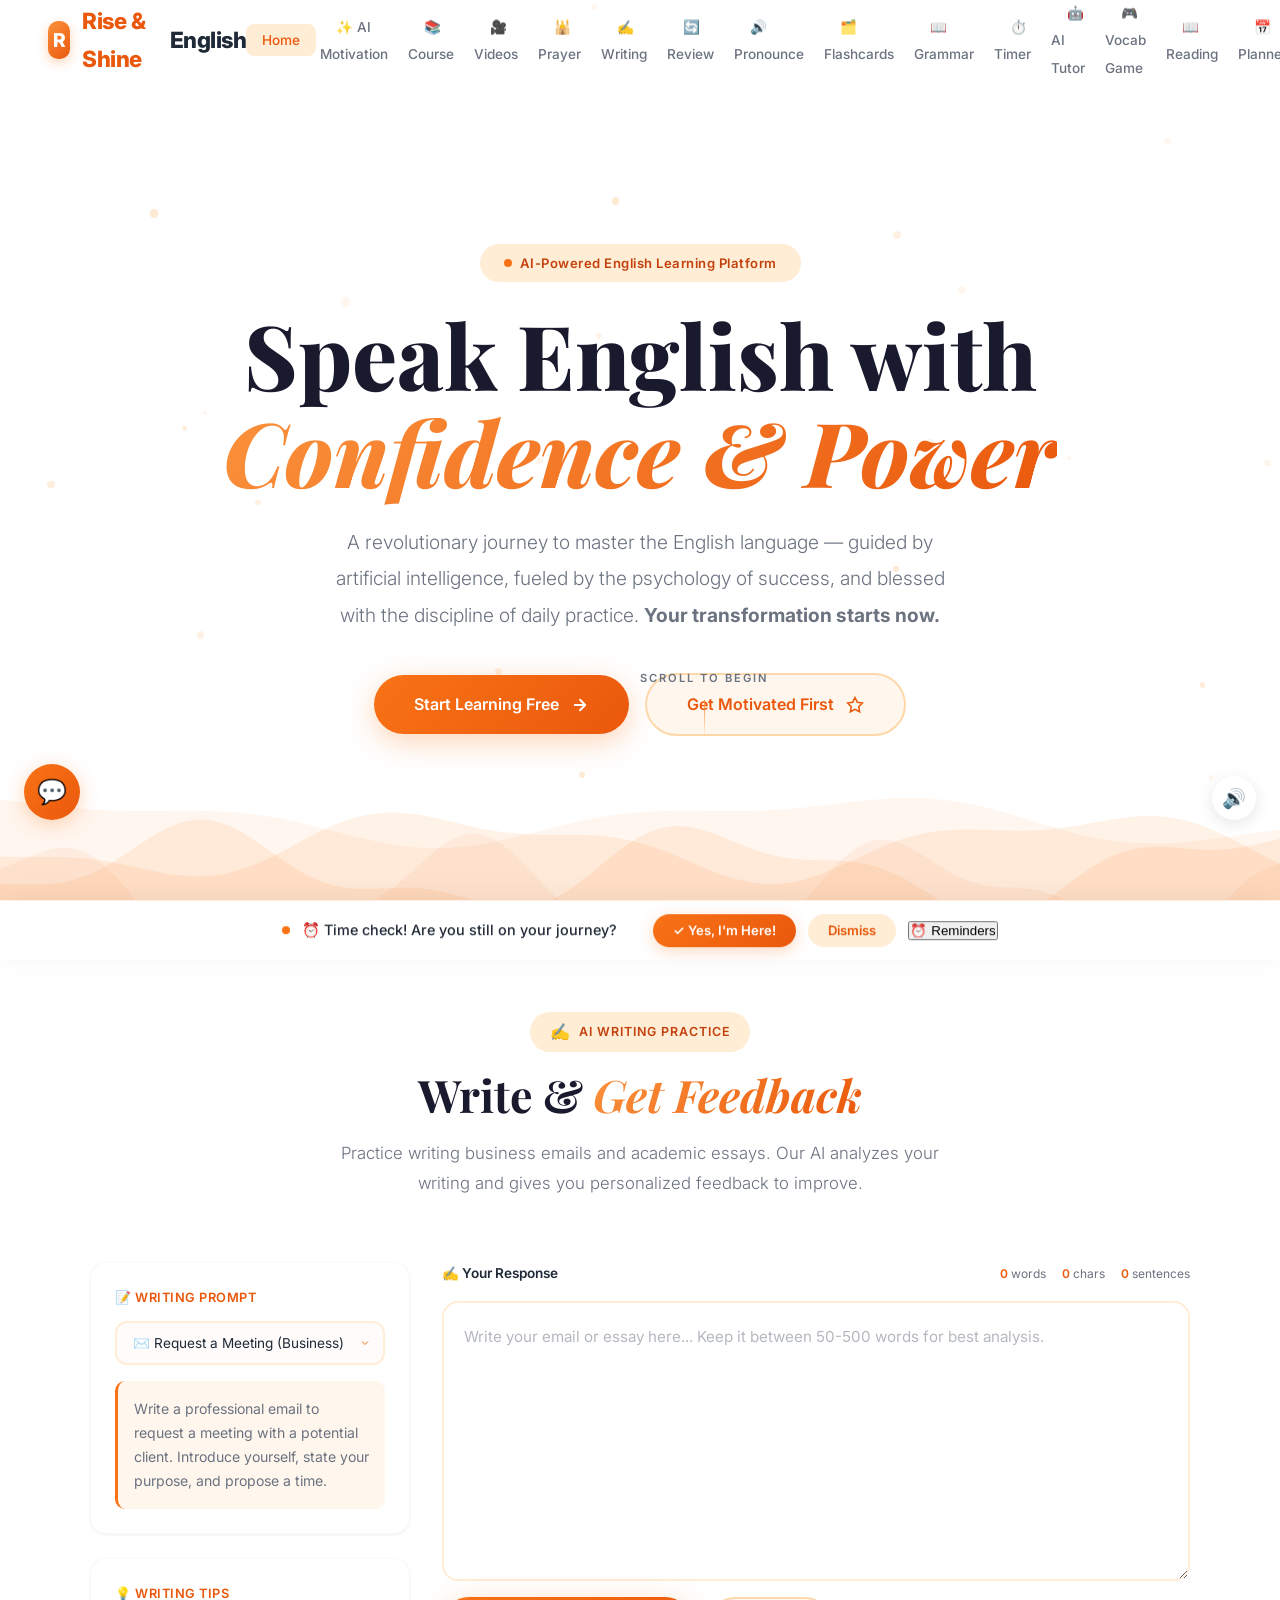
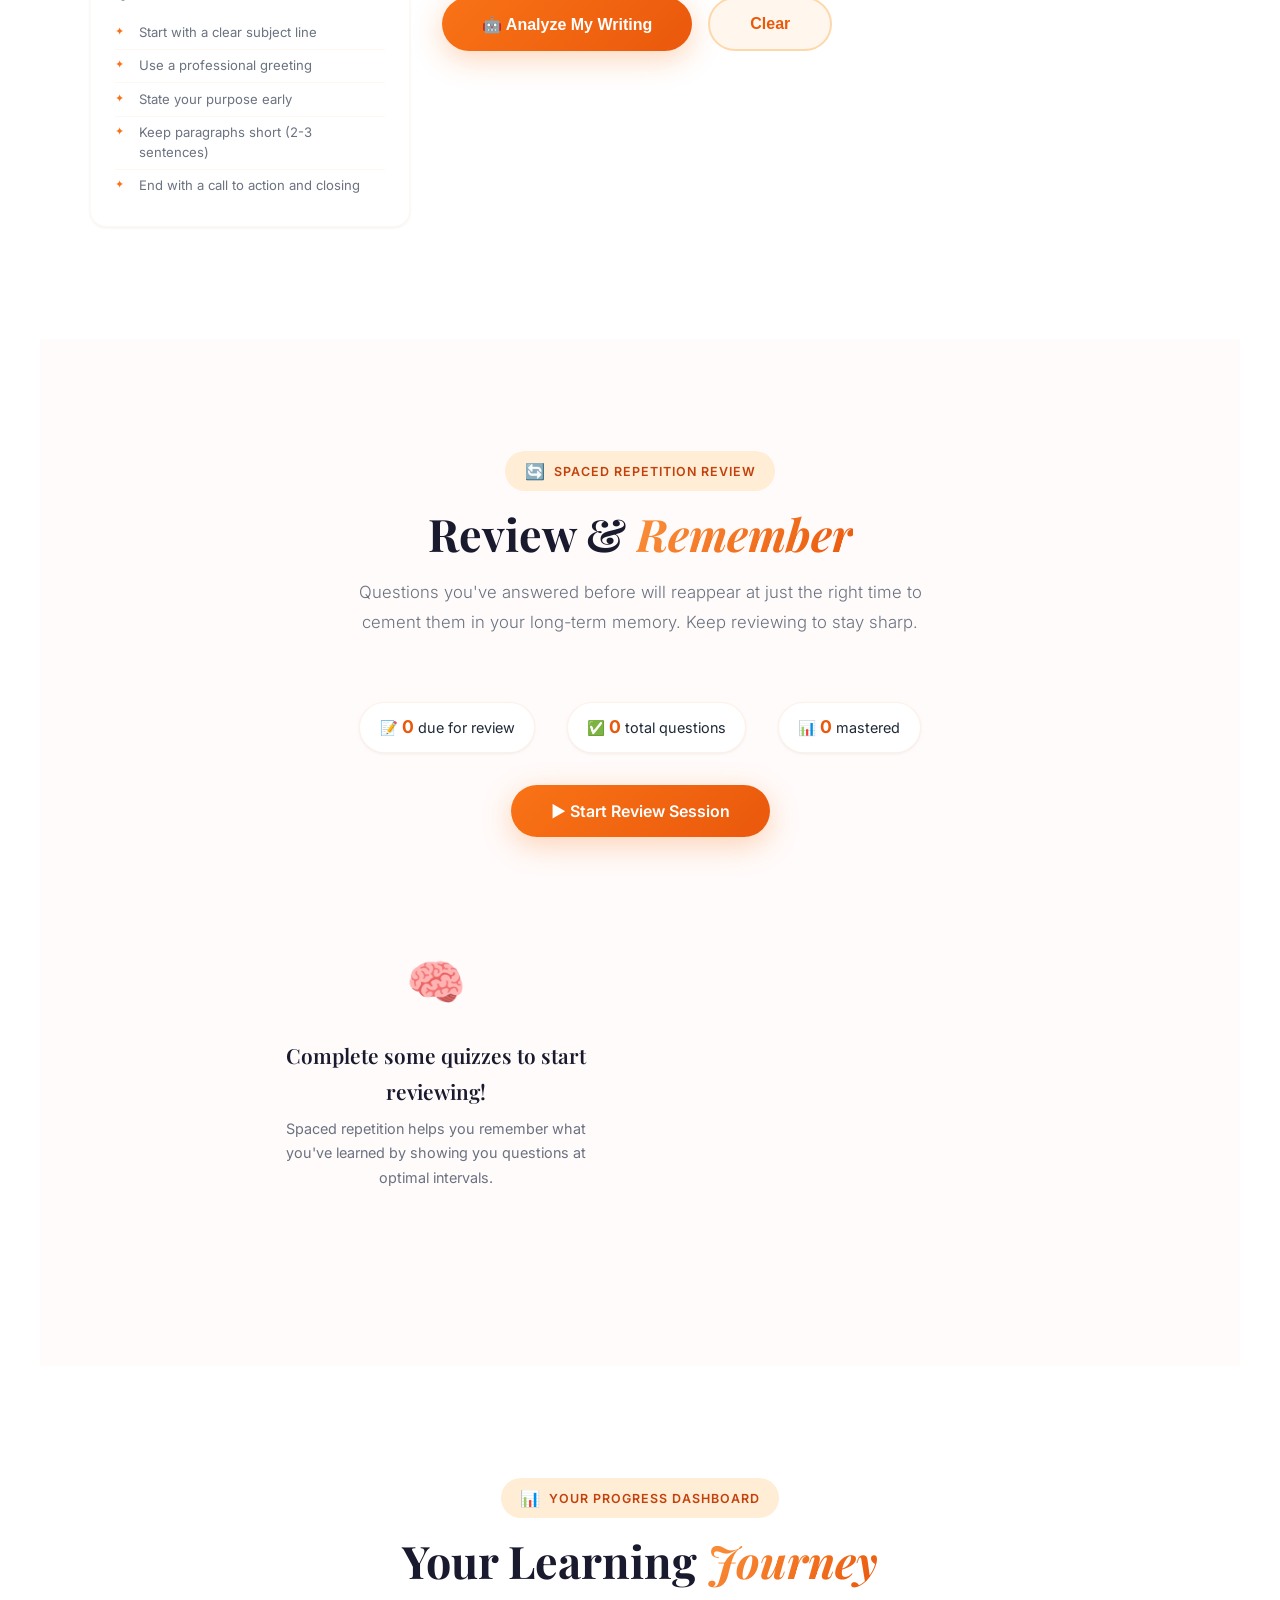
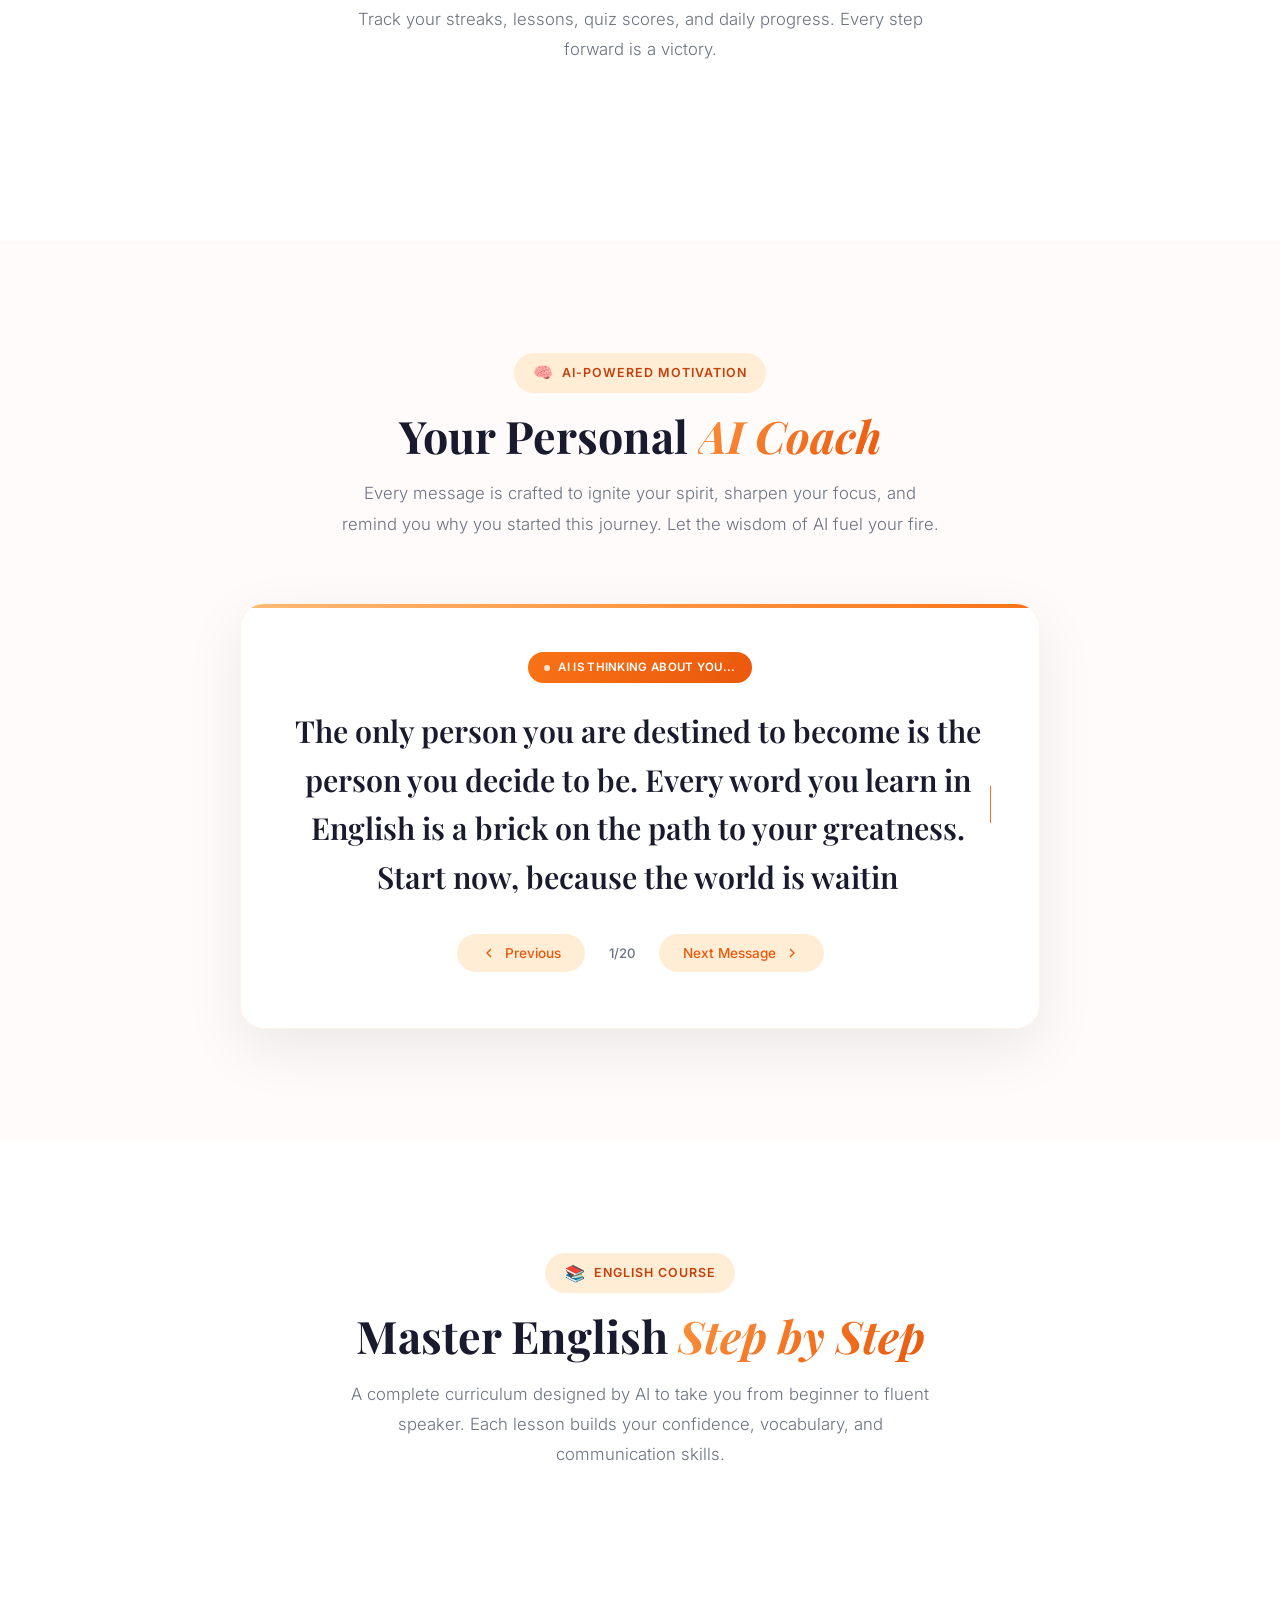
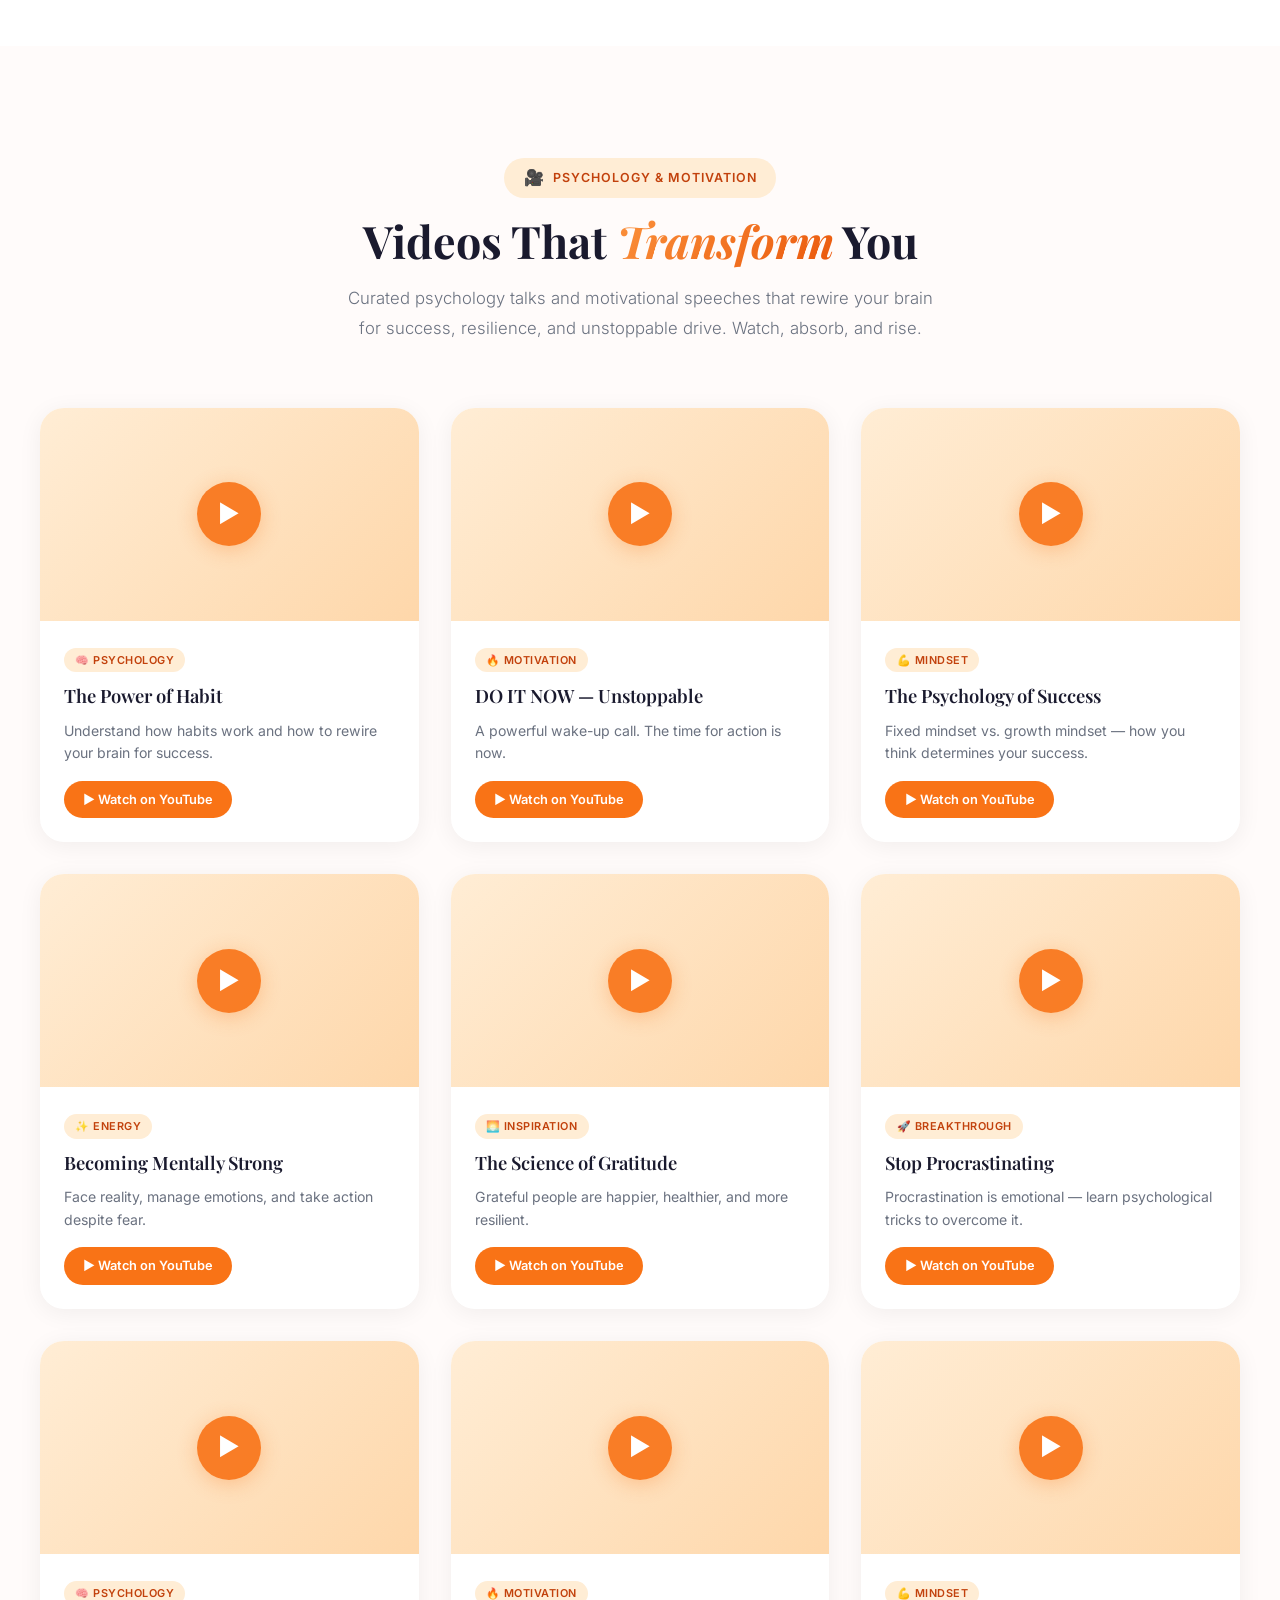
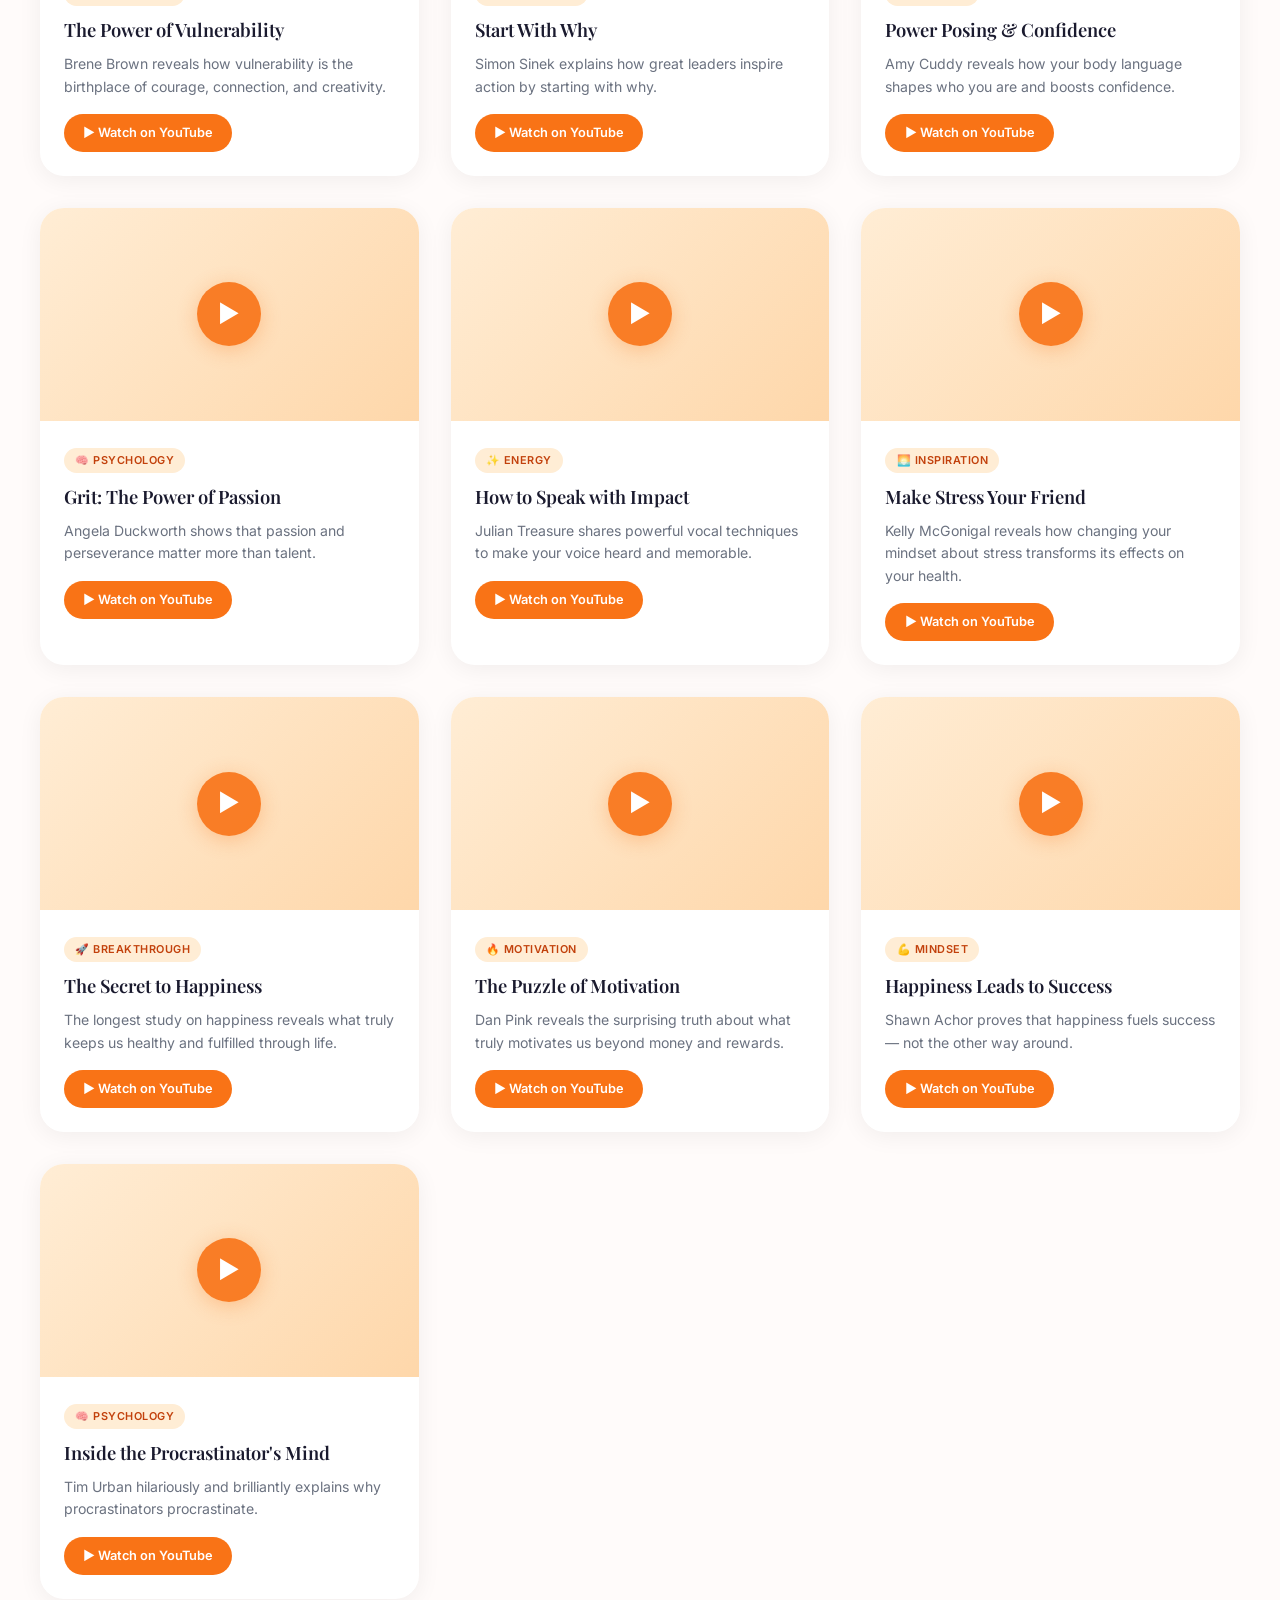
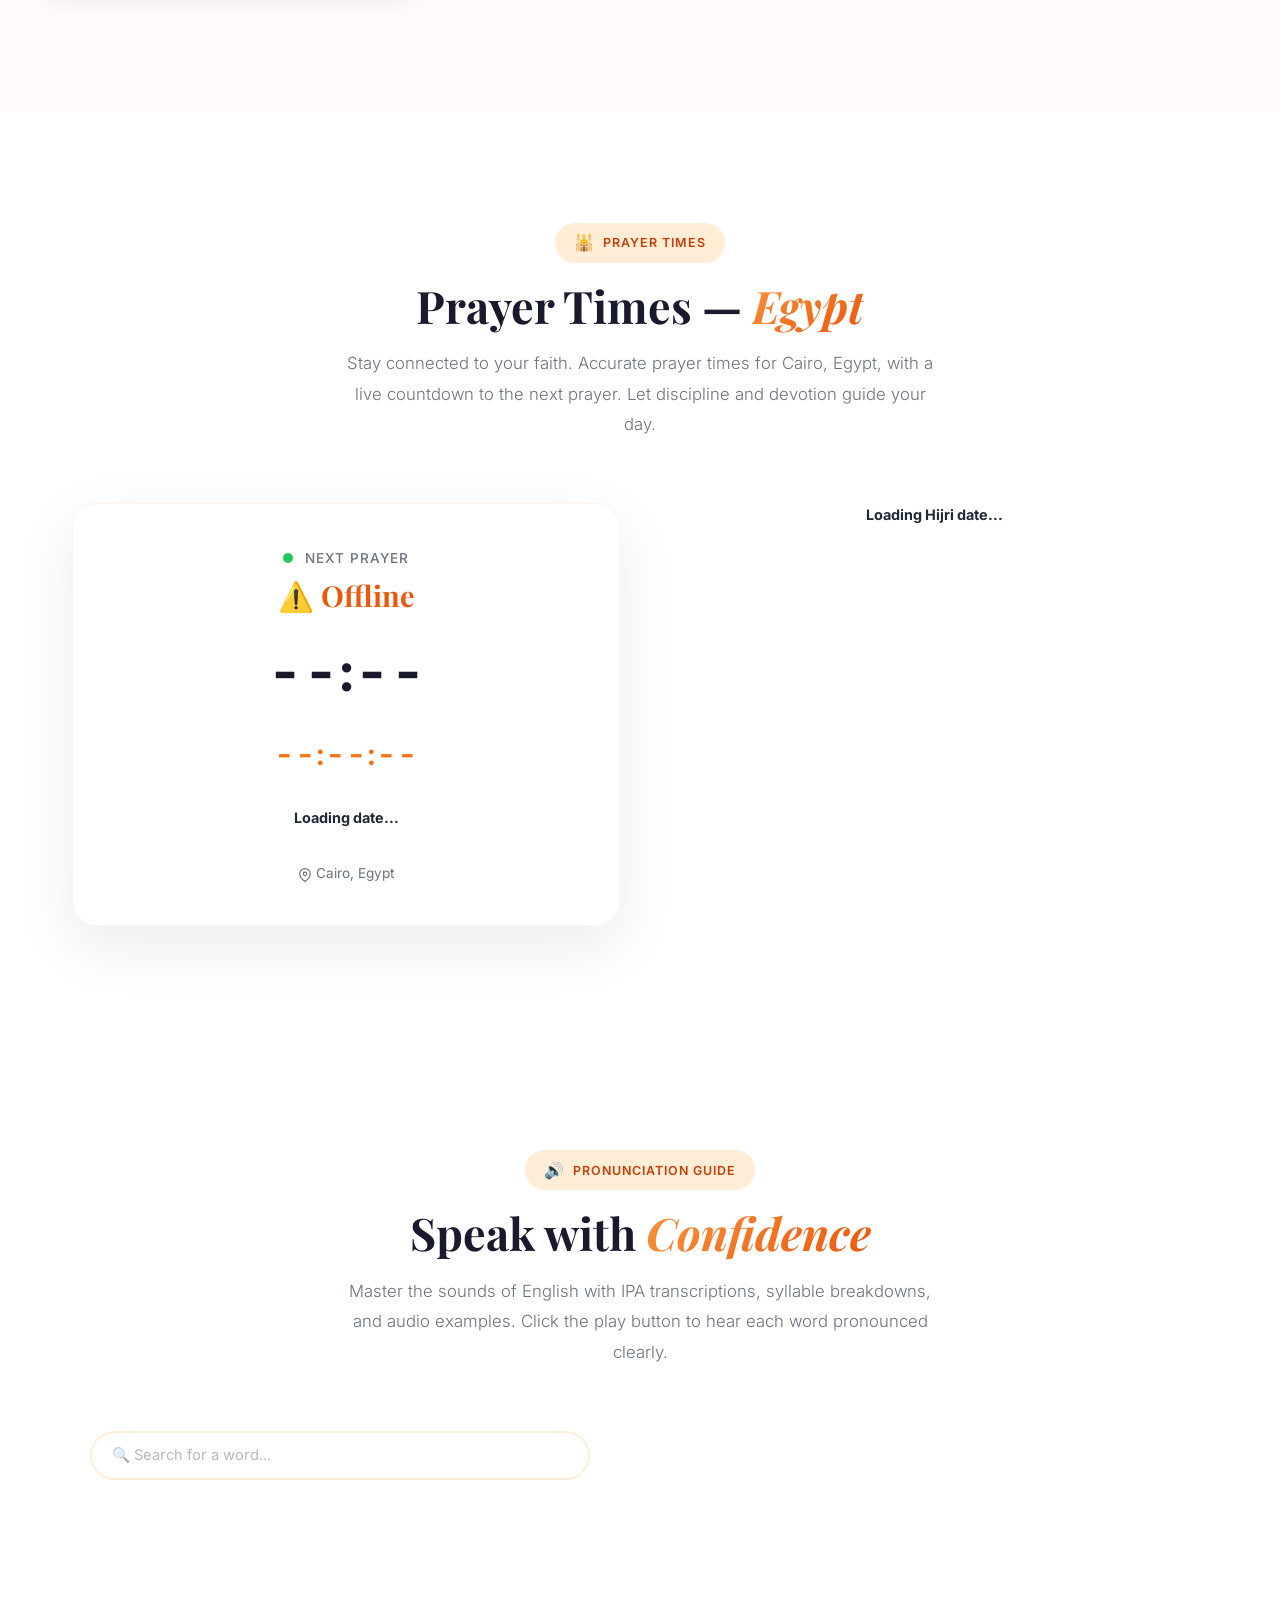
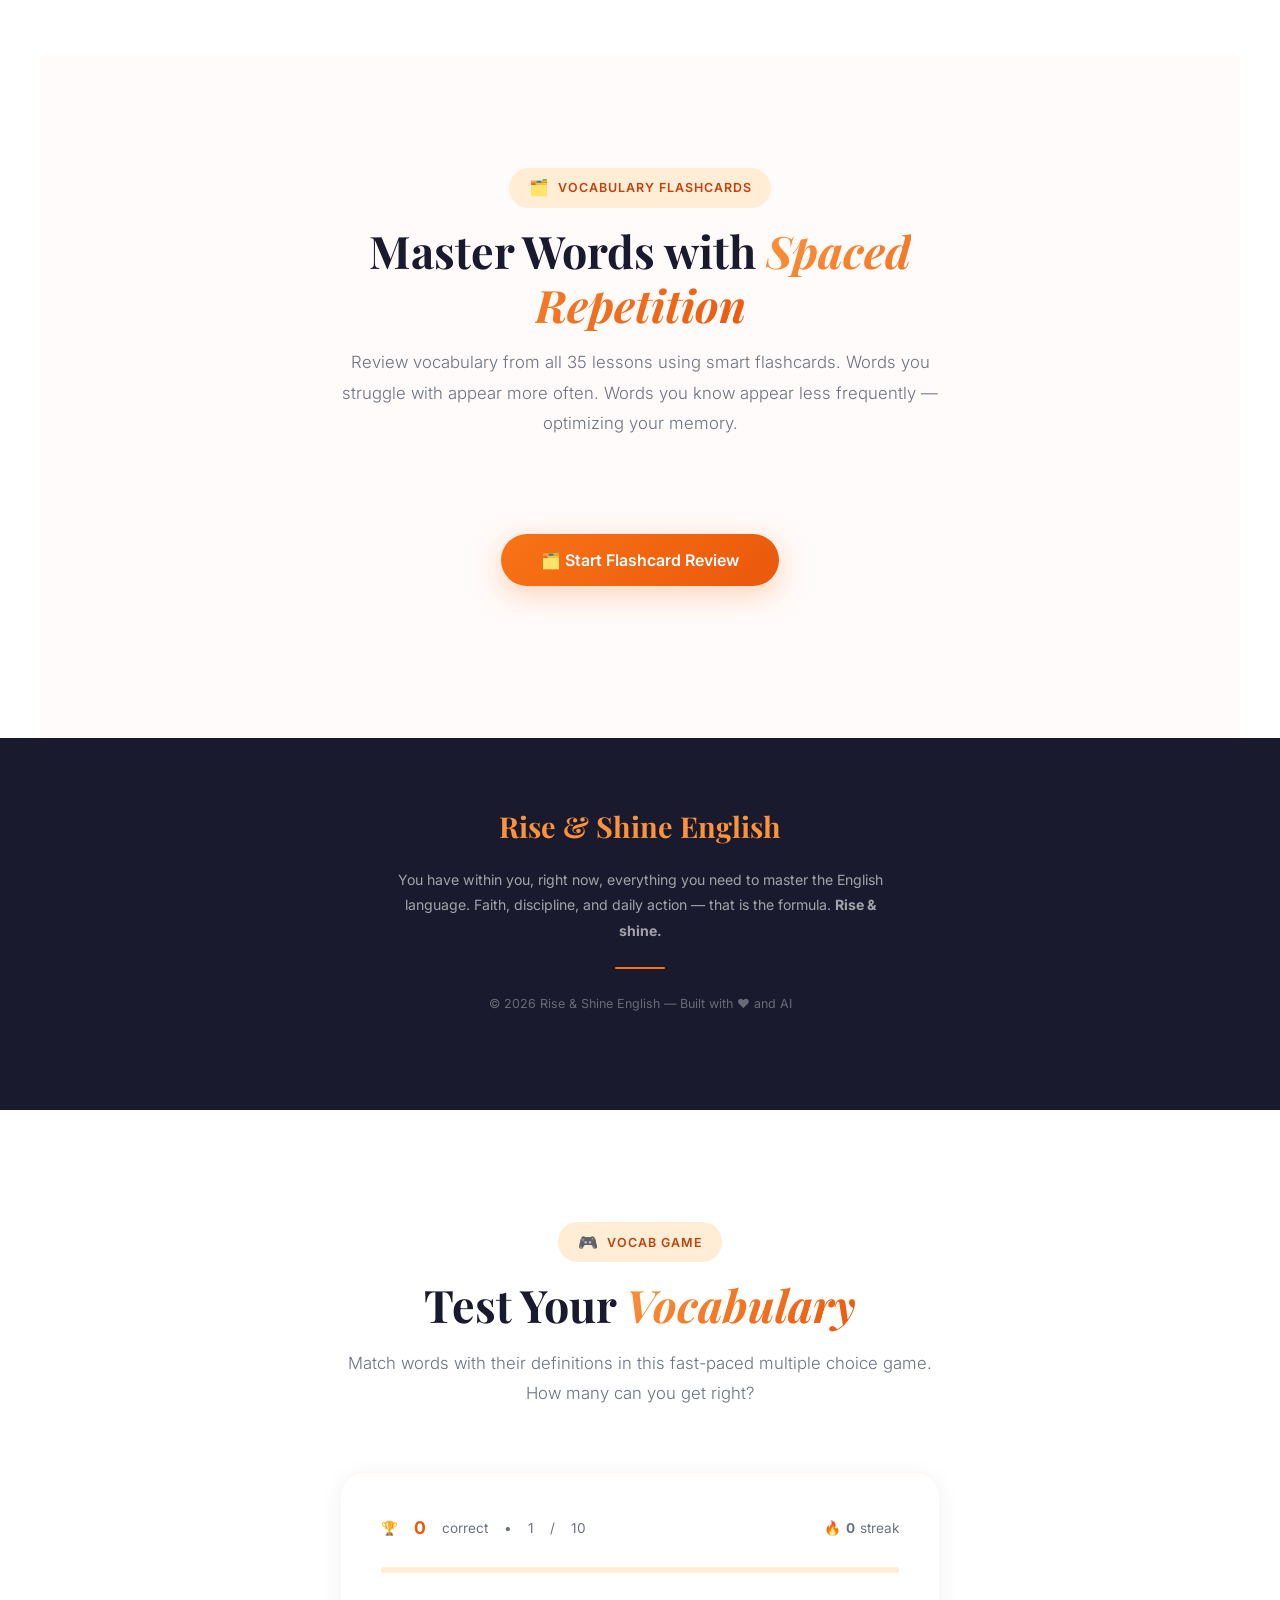
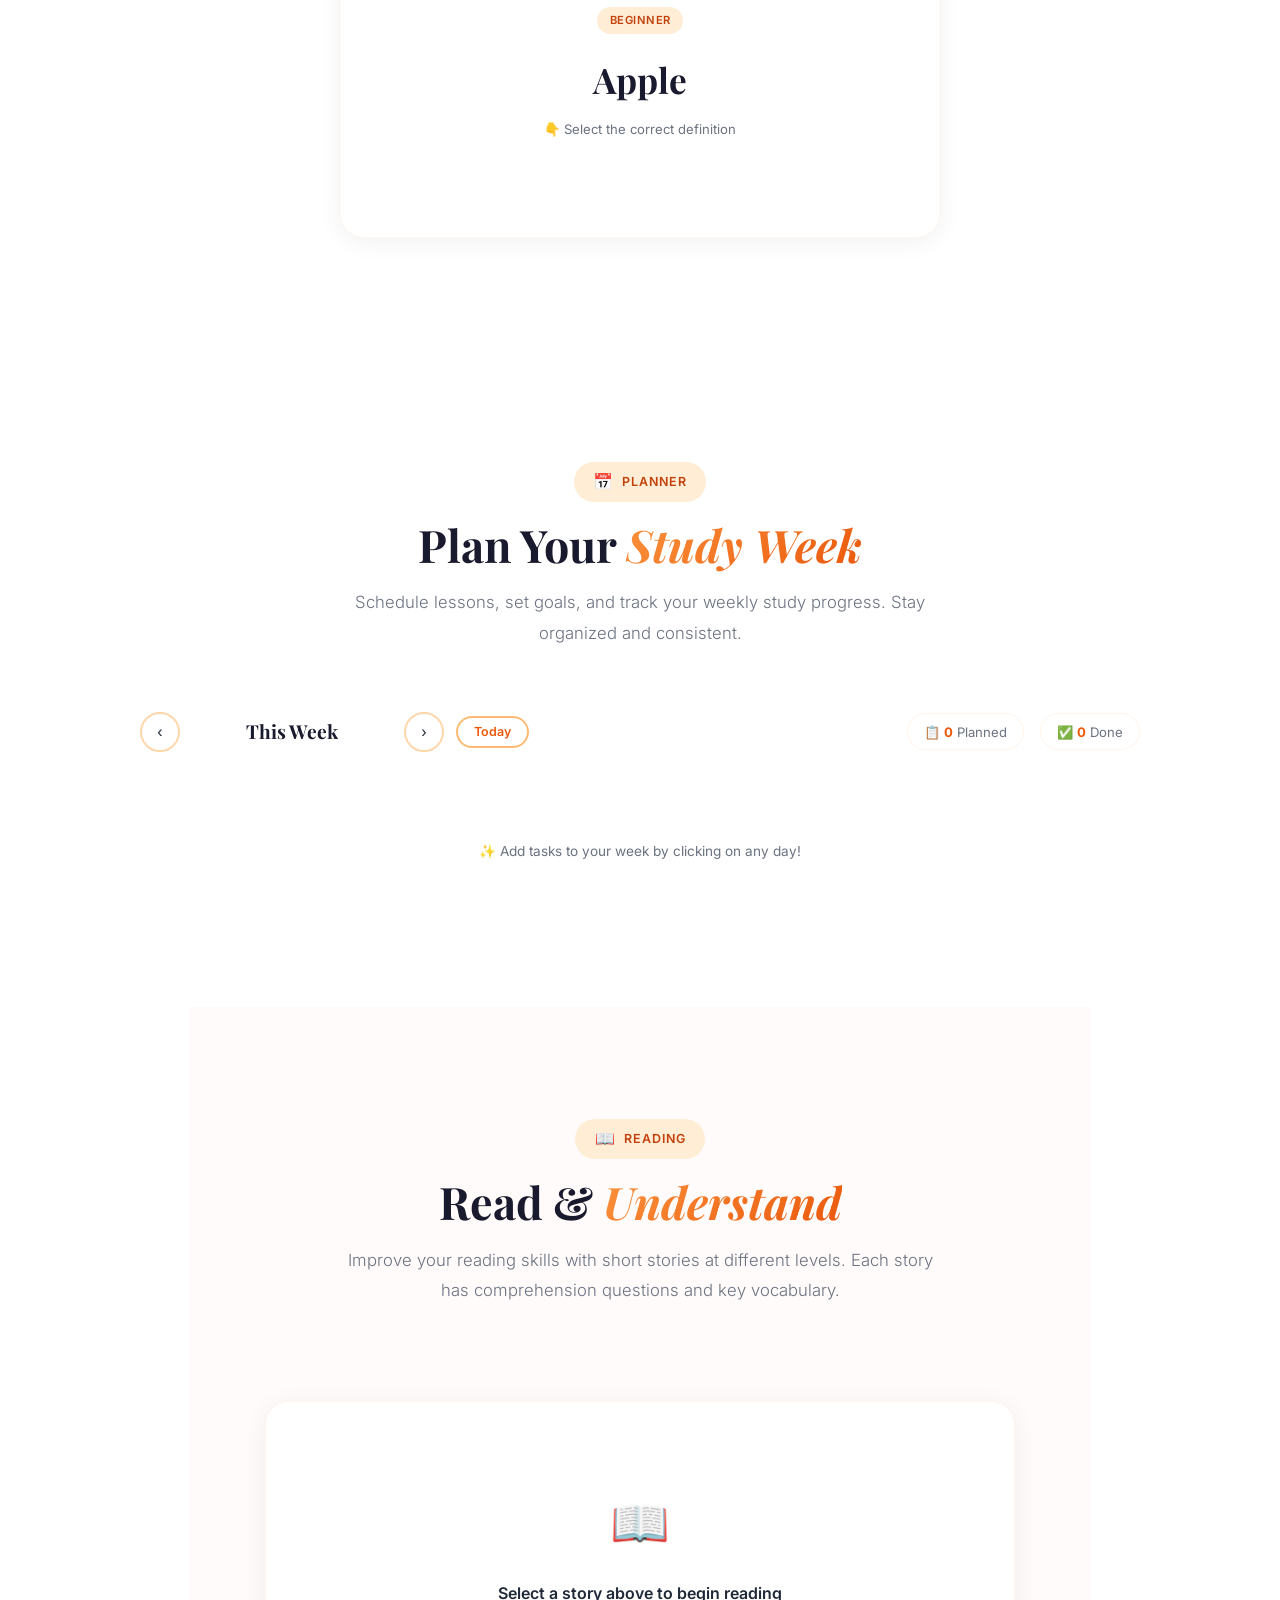
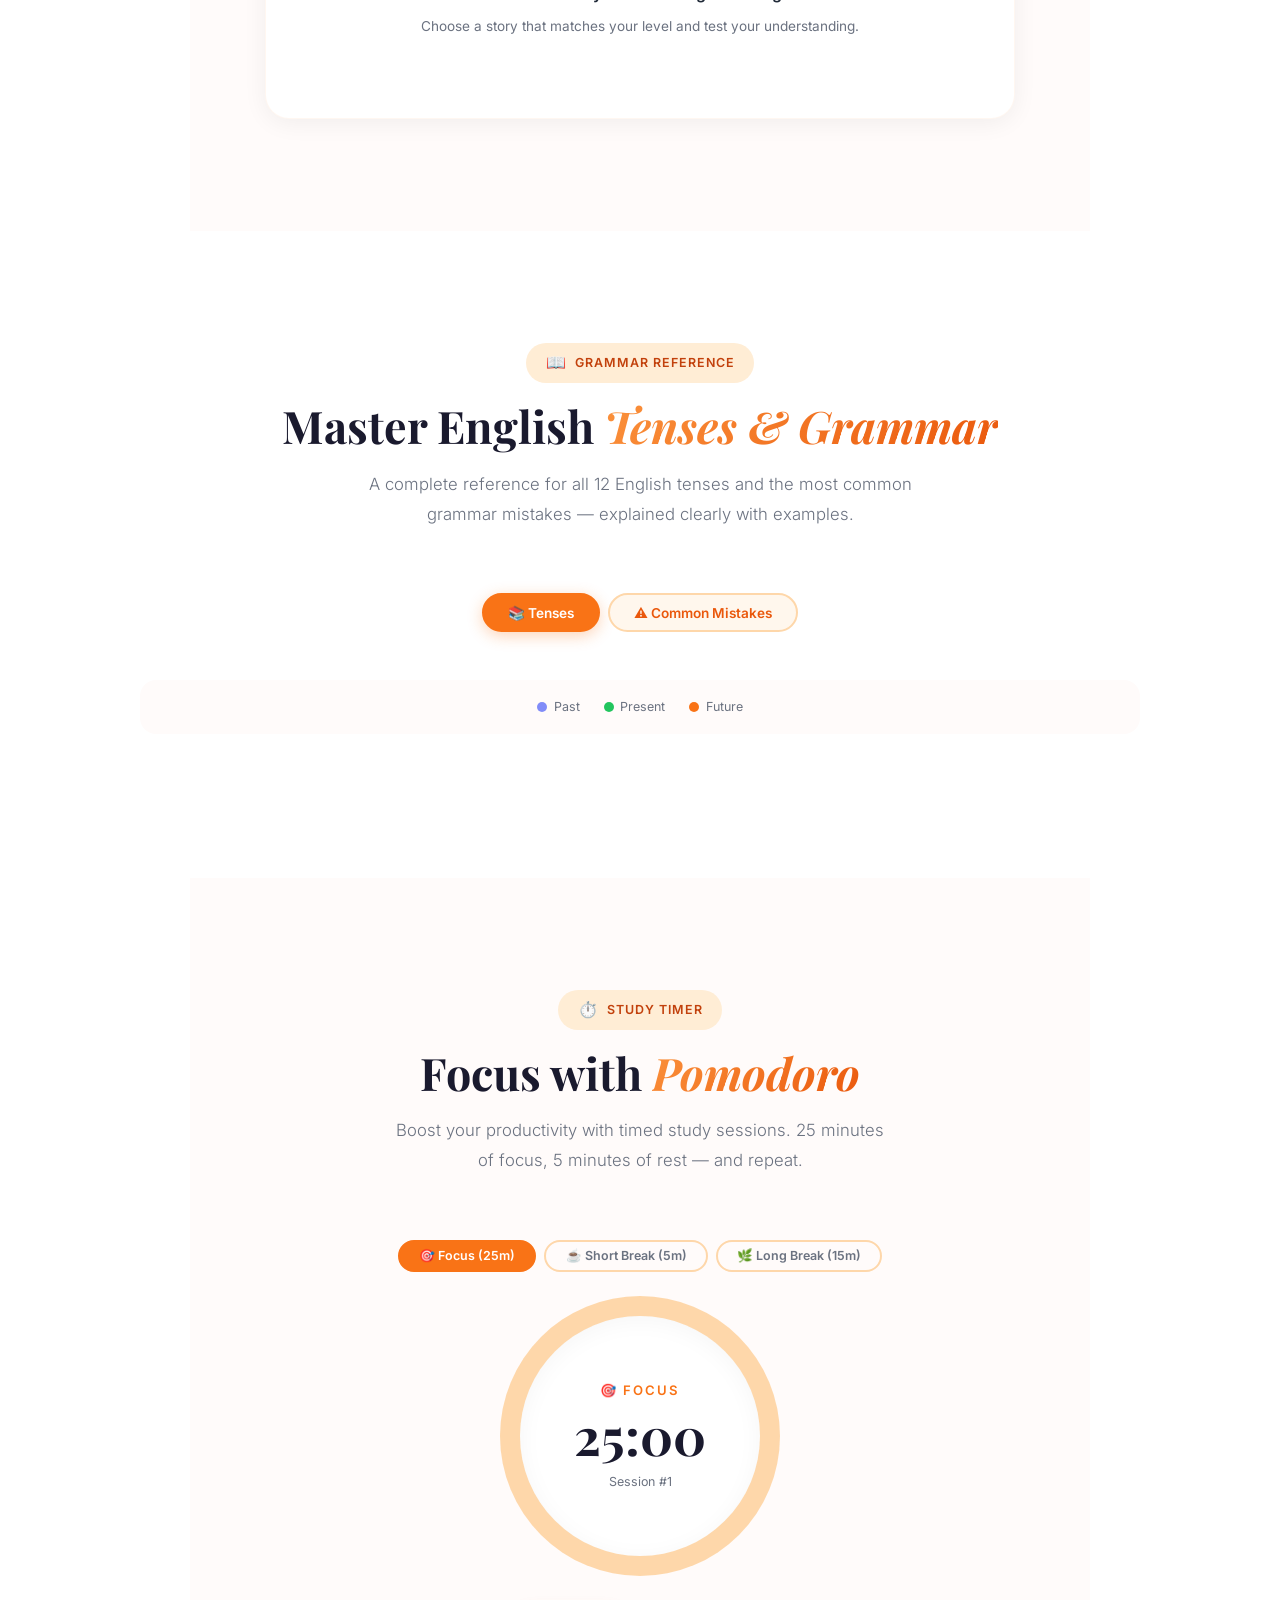
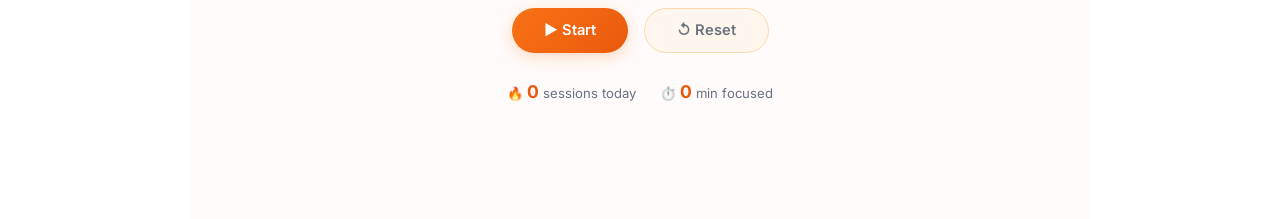
==== commit fd490a28: "Add files via upload" ====
--- a/index.html
+++ b/index.html
@@ -2447,12 +2447,12 @@
   const w=t['mistake-'+mistakeData.indexOf(m)+'-wrong']||m.wrong;
   const r=t['mistake-'+mistakeData.indexOf(m)+'-right']||m.right;
   const e=t['mistake-'+mistakeData.indexOf(m)+'-explain']||m.explain;
-  return '<div class="grammar-mistake"><div class="grammar-mistake-wrong">✗ '+w+'</div><div class="grammar-mistake-right">✓ '+r+'</div><div class="grammar-mistake-explain">💡 '+e+'</div></div>';
+  return `<div class="grammar-mistake"><div class="grammar-mistake-wrong">✗ ${w}</div><div class="grammar-mistake-right">✓ ${r}</div><div class="grammar-mistake-explain">💡 ${e}</div></div>`;
  }).join('');
 } // Update tab button text
  const tabs2=document.querySelectorAll('.grammar-tab');
  if(tabs2.length>=2){tabs2[0].innerHTML='📚 '+(t['grammar-tab-tenses']||'Tenses');tabs2[1].innerHTML='⚠️ '+(t['grammar-tab-mistakes']||'Common Mistakes')
-function initGrammar()
+function initGrammar(){
  renderGrammar();
  const tabs=document.querySelectorAll('.grammar-tab');
  tabs.forEach(function(tab){tab.addEventListener('click',function(){
@@ -4478,7 +4478,8 @@
 
  // Generate feedback items
  const fbItems=[];
- // Word count  if(wordCount<30)fbItems.push({name:'Length',status:'improve',icon:'📏',detail:t['fb-length-improve-detail']||'Your writing is too short. Aim for 80-400 words for meaningful practice.',suggestion:t['fb-length-improve-suggestion']||'Expand your ideas — add more details, examples, or evidence.'});
+ // Word count
+  if(wordCount<30)fbItems.push({name:'Length',status:'improve',icon:'📏',detail:t['fb-length-improve-detail']||'Your writing is too short. Aim for 80-400 words for meaningful practice.',suggestion:t['fb-length-improve-suggestion']||'Expand your ideas — add more details, examples, or evidence.'});
   else if(wordCount<80)fbItems.push({name:'Length',status:'warn',icon:'📏',detail:t['fb-length-warn1-detail']||'Good start! Try to write a bit more (aim for 80-400 words).',suggestion:t['fb-length-warn1-suggestion']||'Add examples or elaborate on your main points.'});
   else if(wordCount<=400)fbItems.push({name:'Length',status:'good',icon:'📏',detail:t['fb-length-good-detail']||'Great length! You have enough content for meaningful analysis.',suggestion:''});
   else fbItems.push({name:'Length',status:'warn',icon:'📏',detail:t['fb-length-warn2-detail']||'Your writing is quite long. While thorough, try to be more concise.',suggestion:t['fb-length-warn2-suggestion']||'Consider editing to keep your key message clear and focused.'});
@@ -4639,7 +4640,7 @@
  const catKeys={greetings:'pron-cat-greetings',verbs:'pron-cat-verbs',nouns:'pron-cat-nouns',adjectives:'pron-cat-adjectives',business:'pron-cat-business',academic:'pron-cat-academic',tricky:'pron-cat-tricky'};
  grid.innerHTML=filtered.map(function(w){
   const ck=catKeys[w.cat]||w.cat;
-  return '<div class="pron-card"><div class="pron-card-word"><span class="pron-card-text">'+w.word+'</span><span class="pron-card-ipa">'+w.ipa+'</span></div><div class="pron-card-details"><span class="pron-card-pos">'+w.pos+'</span><span class="pron-card-syllables">'+w.syllables+'</span></div><div class="pron-card-example">"'+w.example+'"</div><div class="pron-card-actions"><button class="pron-play-btn" onclick="speakWord(\''+w.word.replace(/'/g,'\\'')+'\',0.9);this.classList.add(\'speaking\');setTimeout(()=>this.classList.remove(\'speaking\'),600)">🔊 '+(t['pron-play']||'Play')+'</button><button class="pron-slow-btn" onclick="speakWord(\''+w.word.replace(/'/g,'\\'')+'\',0.5);this.classList.add(\'speaking\');setTimeout(()=>this.classList.remove(\'speaking\'),800)">🐢 '+(t['pron-slow']||'Slow')+'</button></div></div>';
+  return '<div class="pron-card"><div class="pron-card-word"><span class="pron-card-text">'+w.word+'</span><span class="pron-card-ipa">'+w.ipa+'</span></div><div class="pron-card-details"><span class="pron-card-pos">'+w.pos+'</span><span class="pron-card-syllables">'+w.syllables+'</span></div><div class="pron-card-example">"'+w.example+'"</div><div class="pron-card-actions"><button class="pron-play-btn" onclick="speakWord(\''+w.word.replace(/'/g,'\\\'')+'\',0.9);this.classList.add(\'speaking\');setTimeout(()=>this.classList.remove(\'speaking\'),600)">🔊 '+(t['pron-play']||'Play')+'</button><button class="pron-slow-btn" onclick="speakWord(\''+w.word.replace(/'/g,'\\\'')+'\',0.5);this.classList.add(\'speaking\');setTimeout(()=>this.classList.remove(\'speaking\'),800)">🐢 '+(t['pron-slow']||'Slow')+'</button></div></div>';
  }).join('');
 }
 function initPron(){
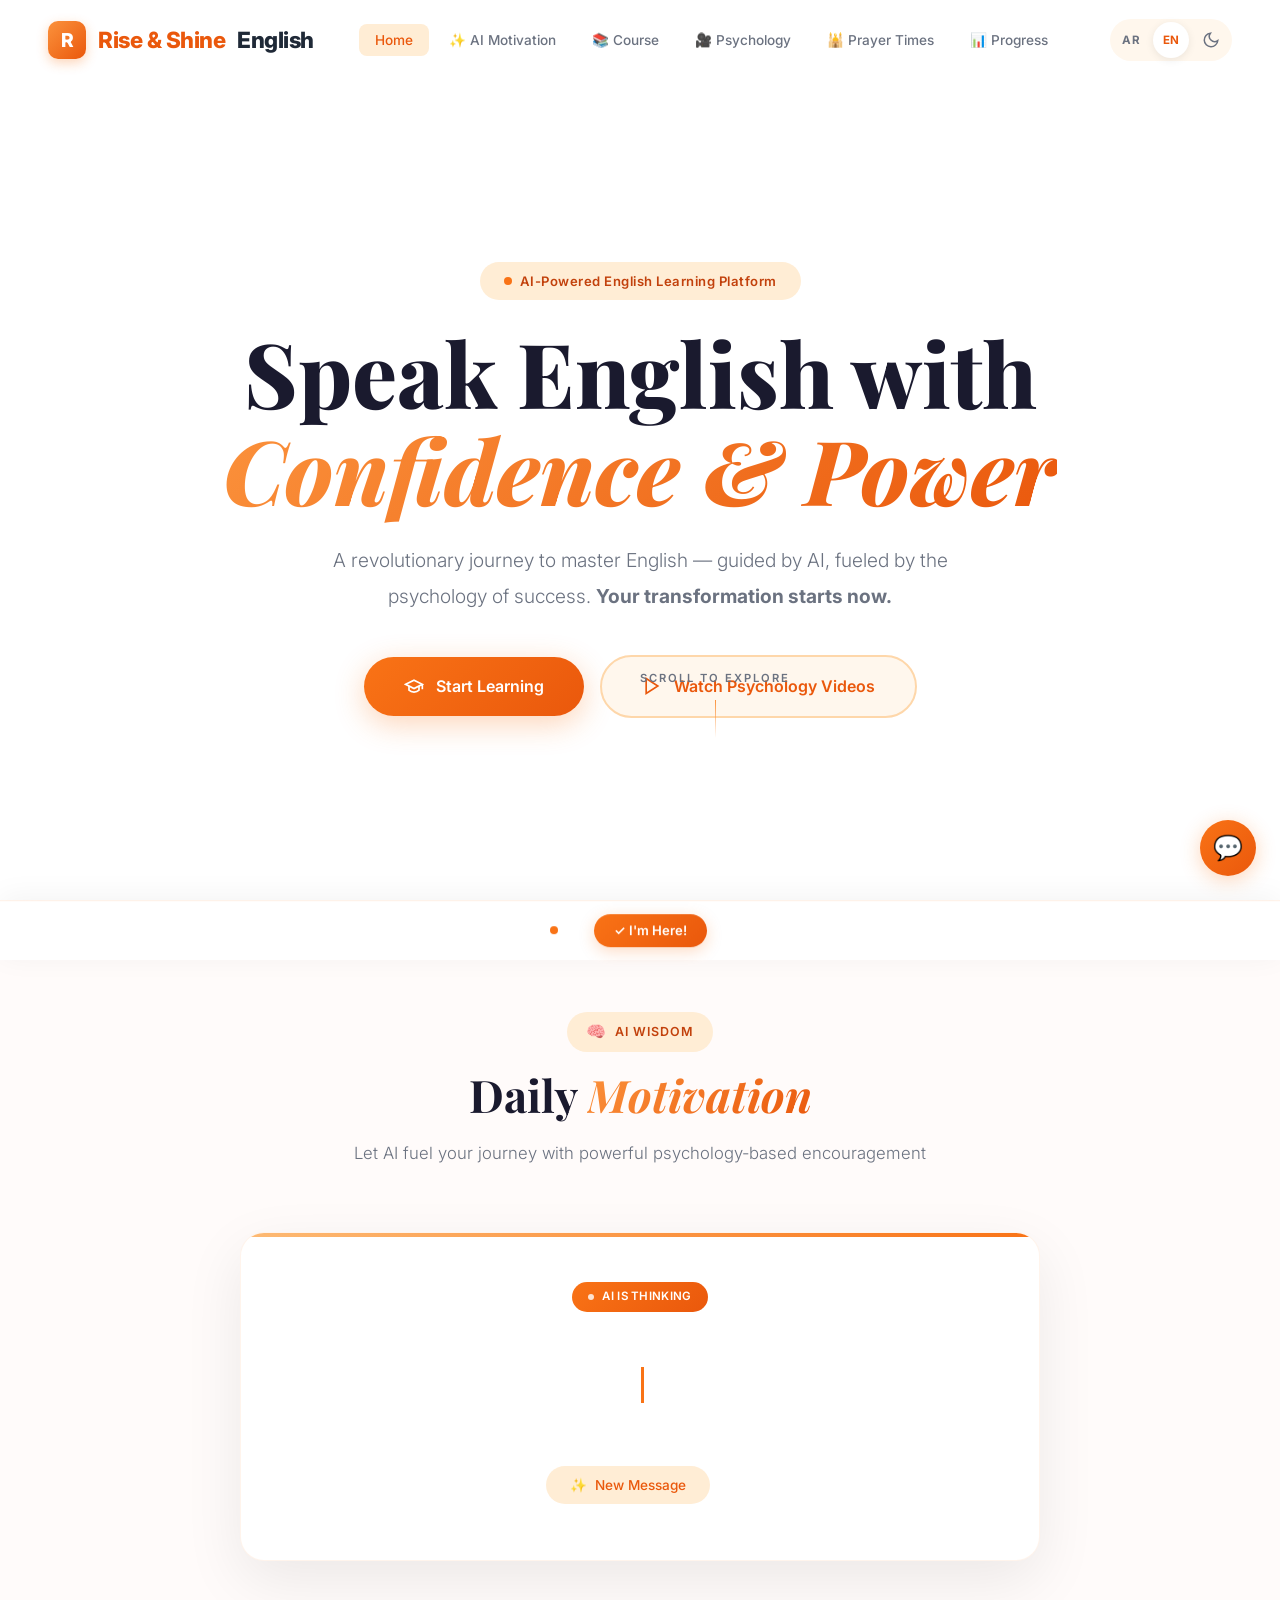
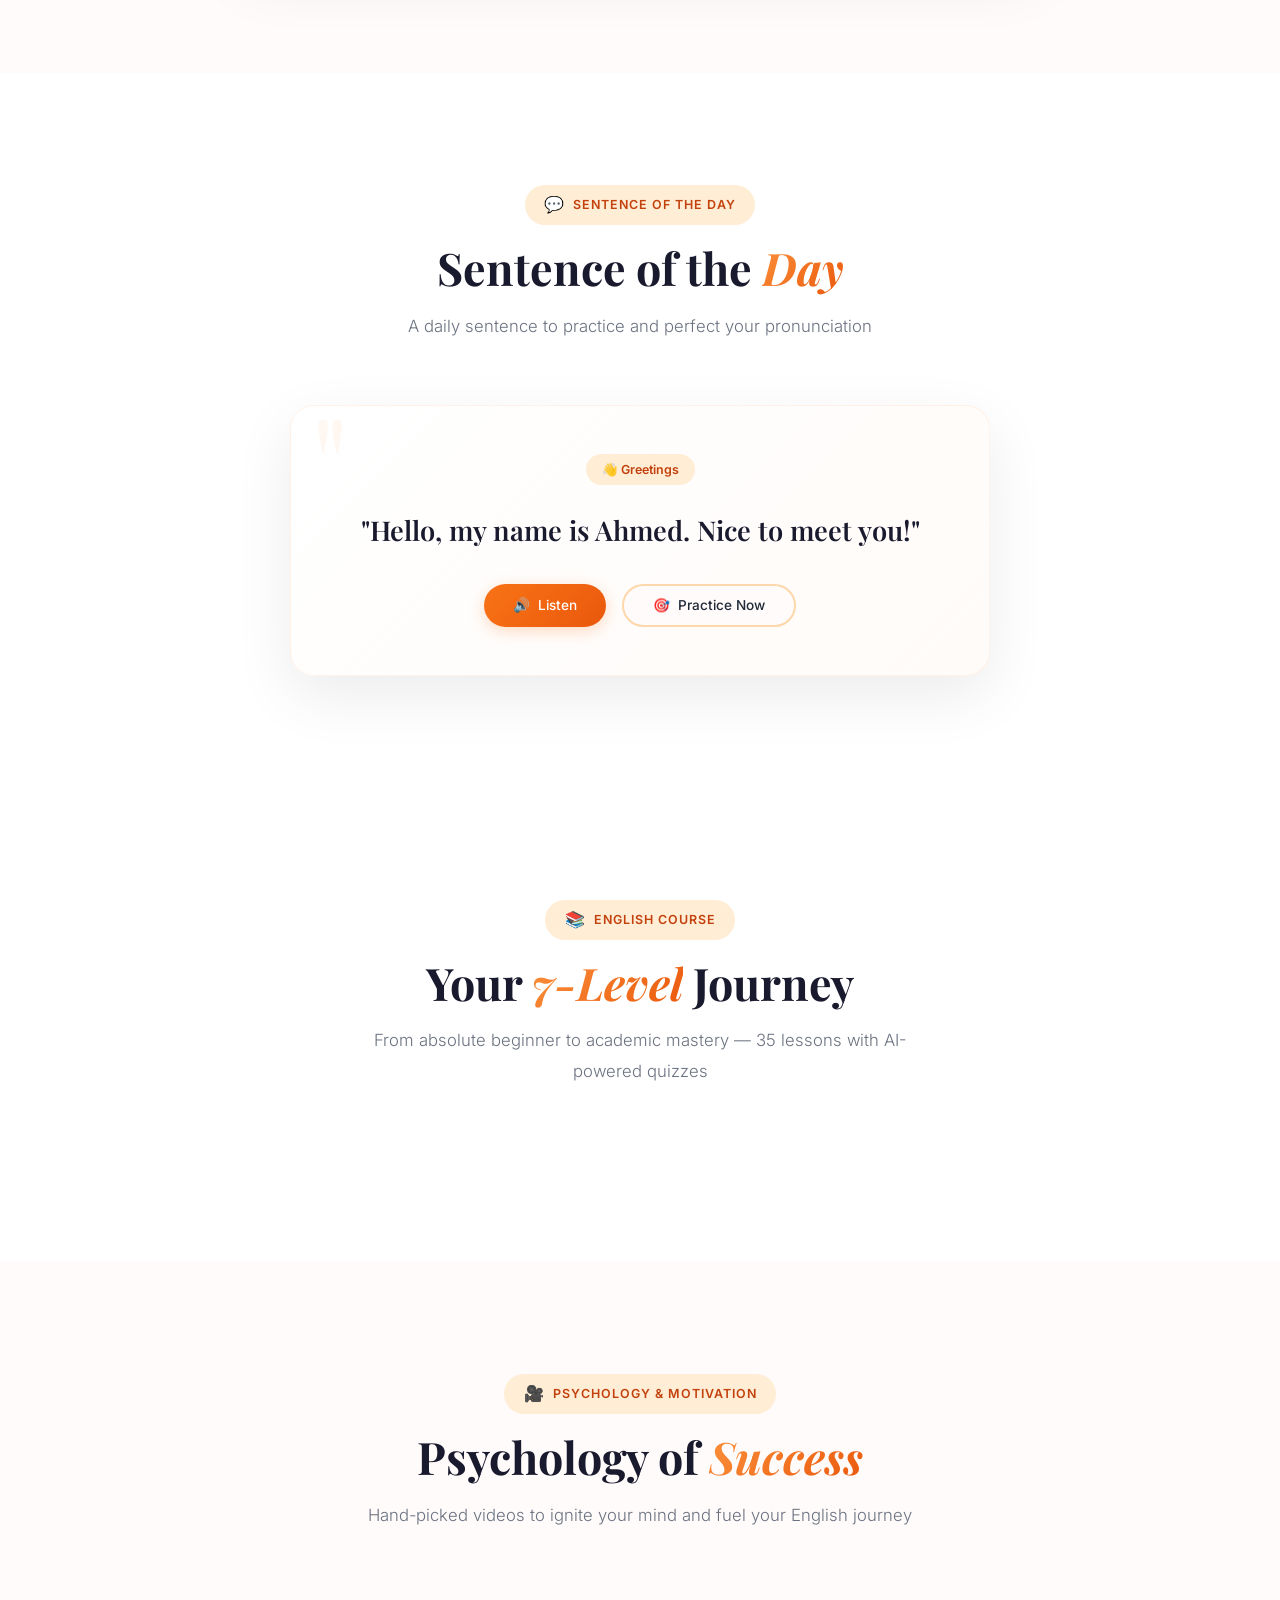
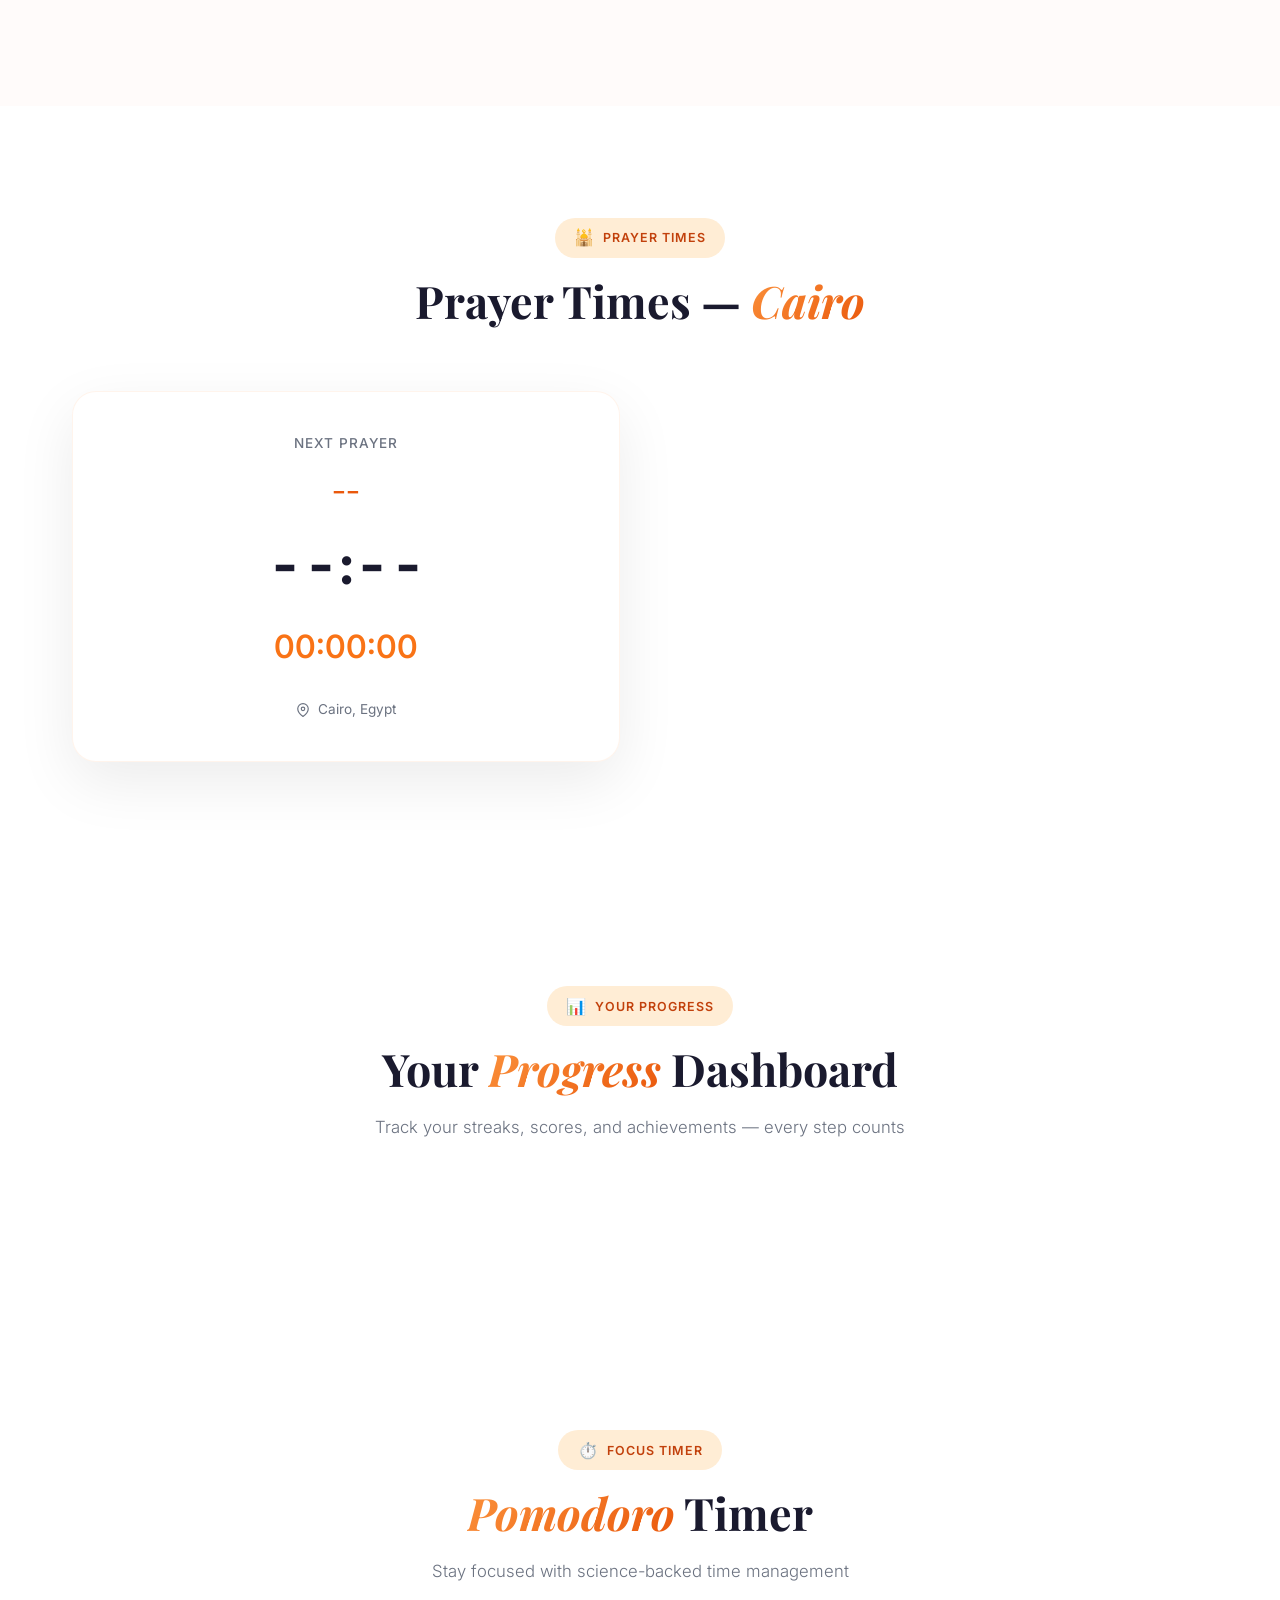
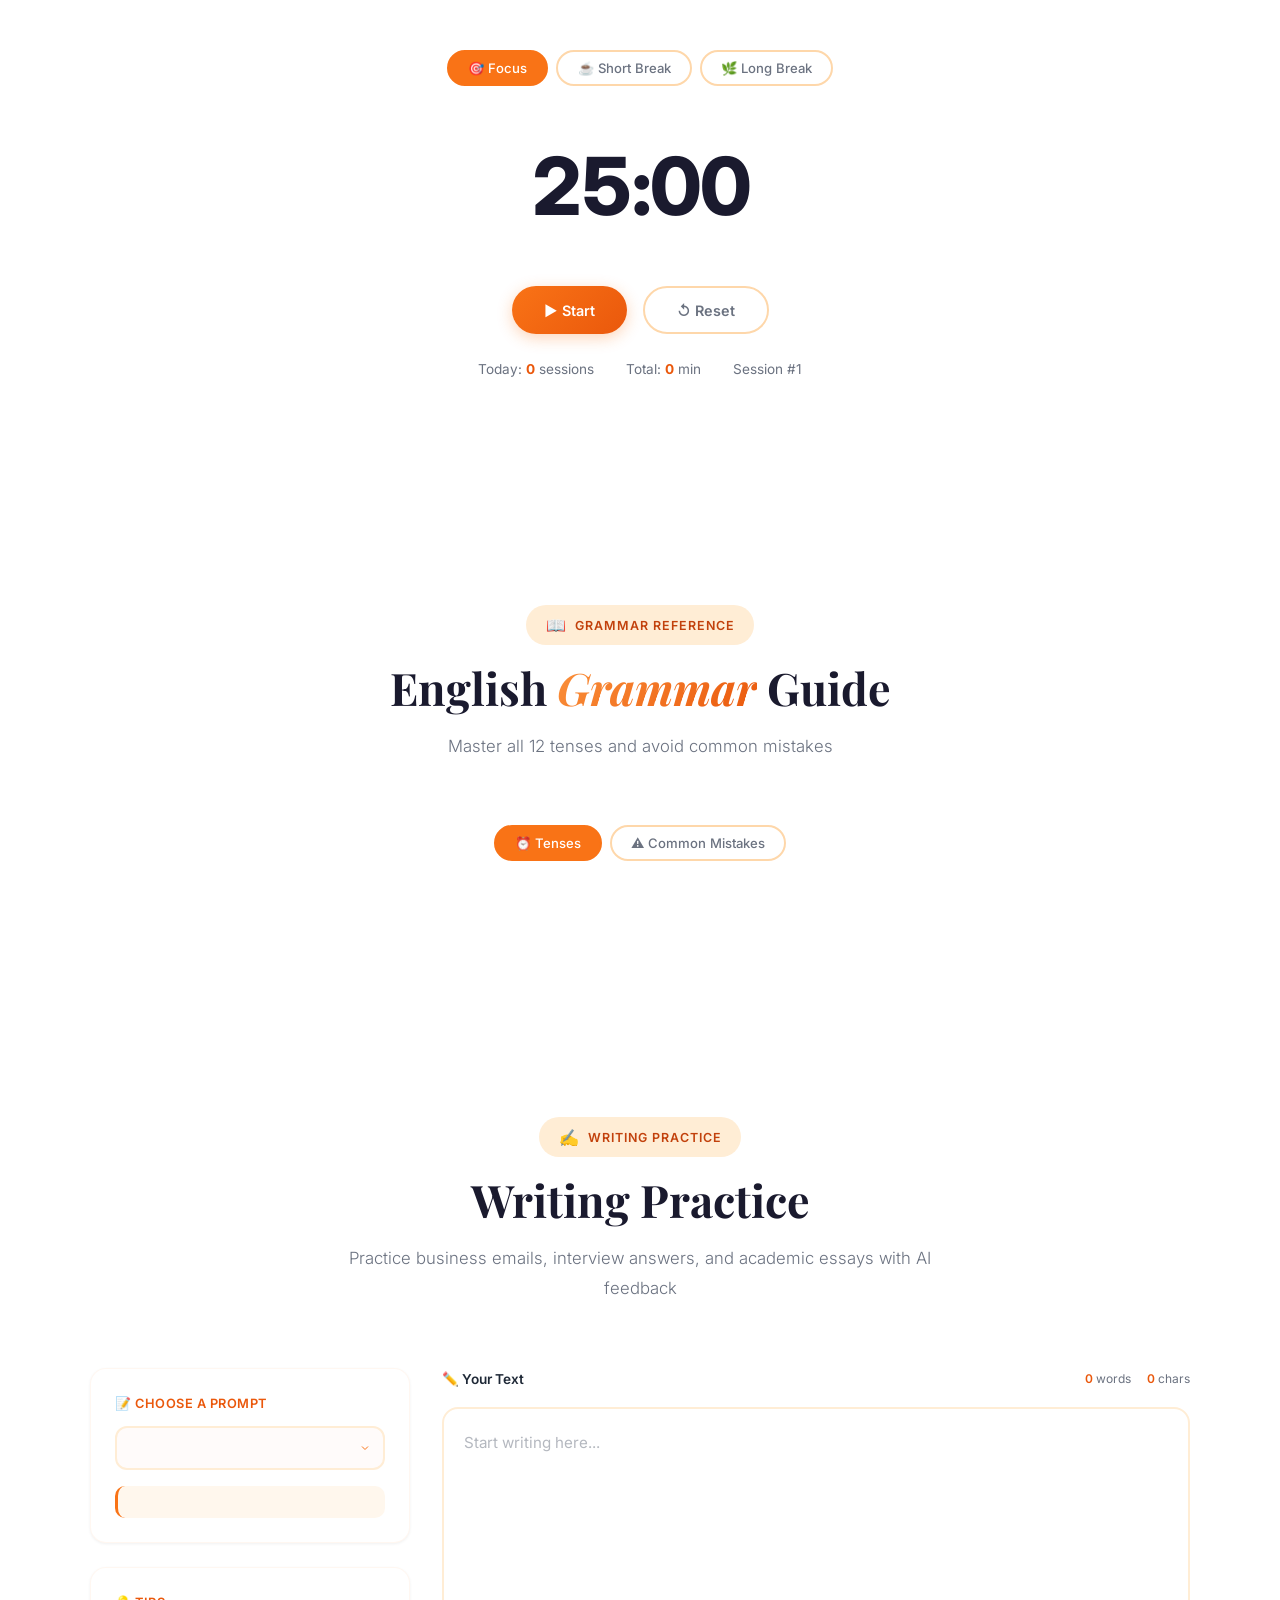
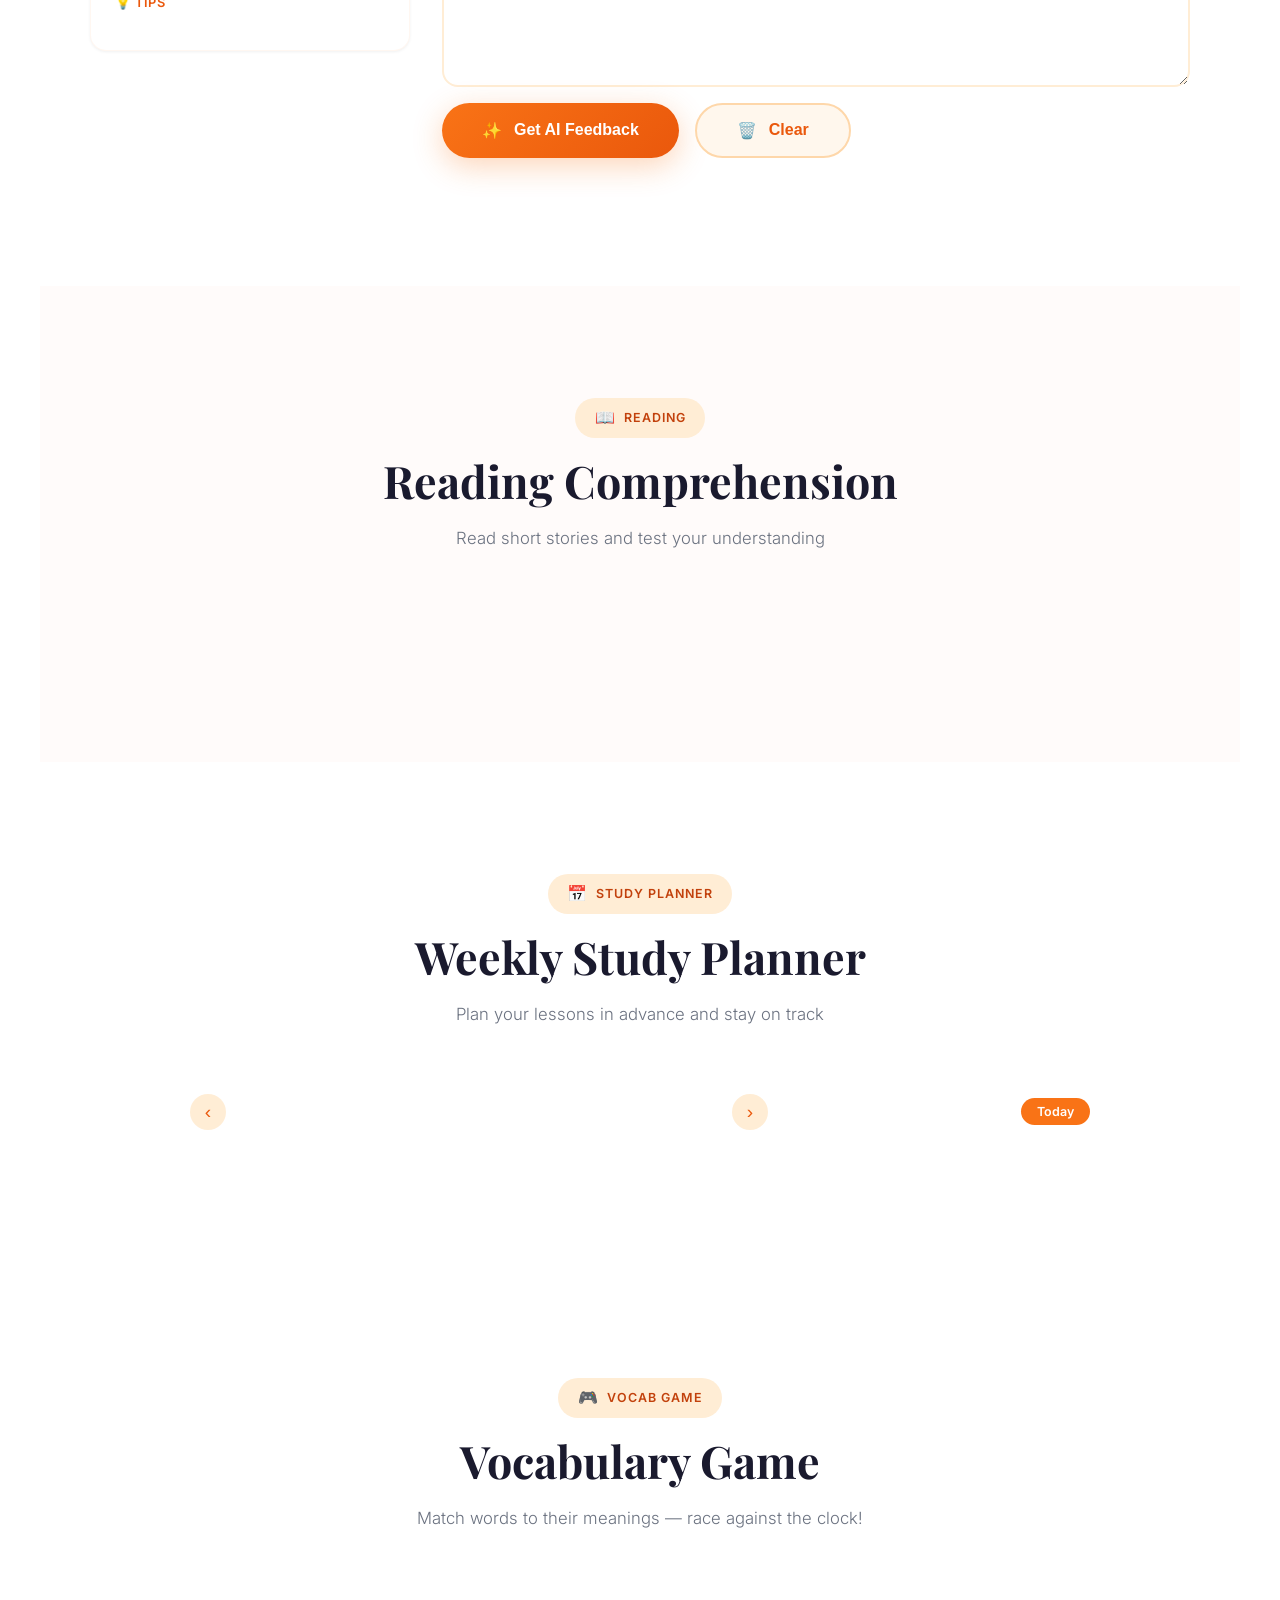
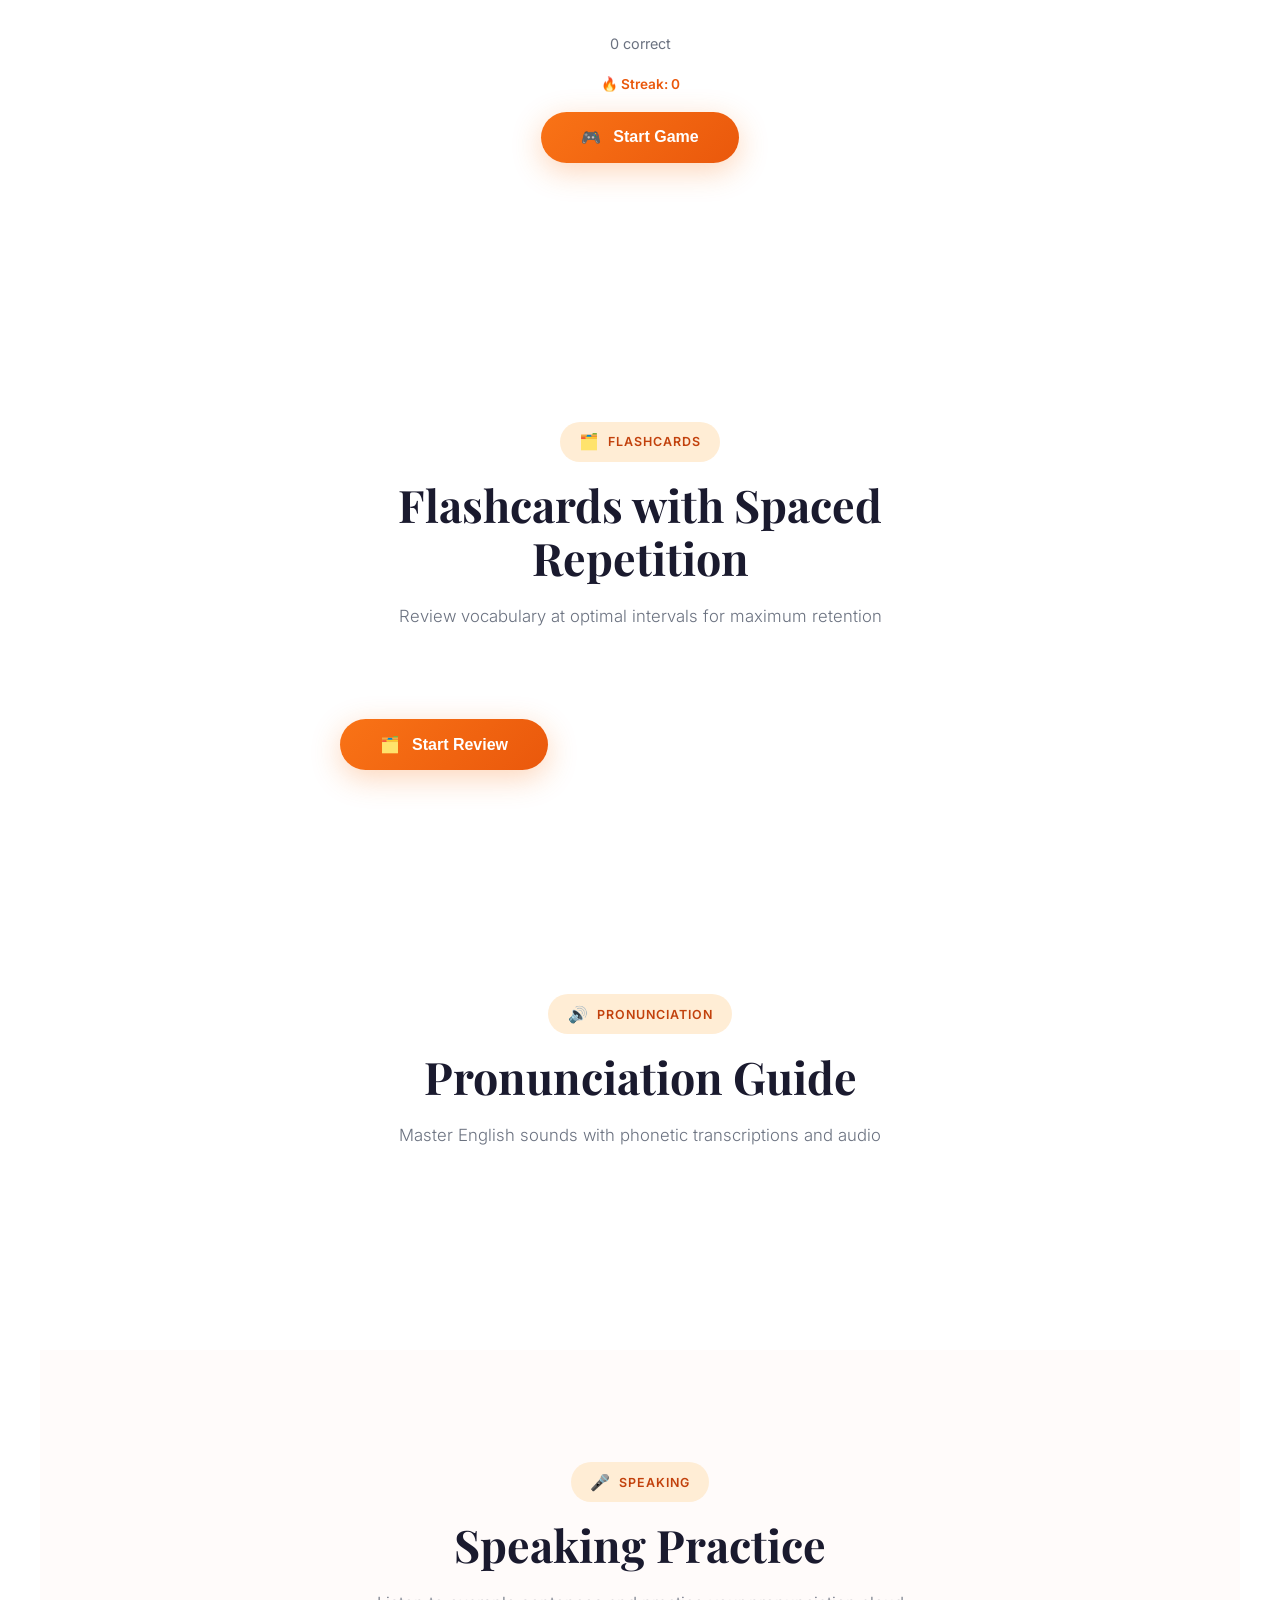
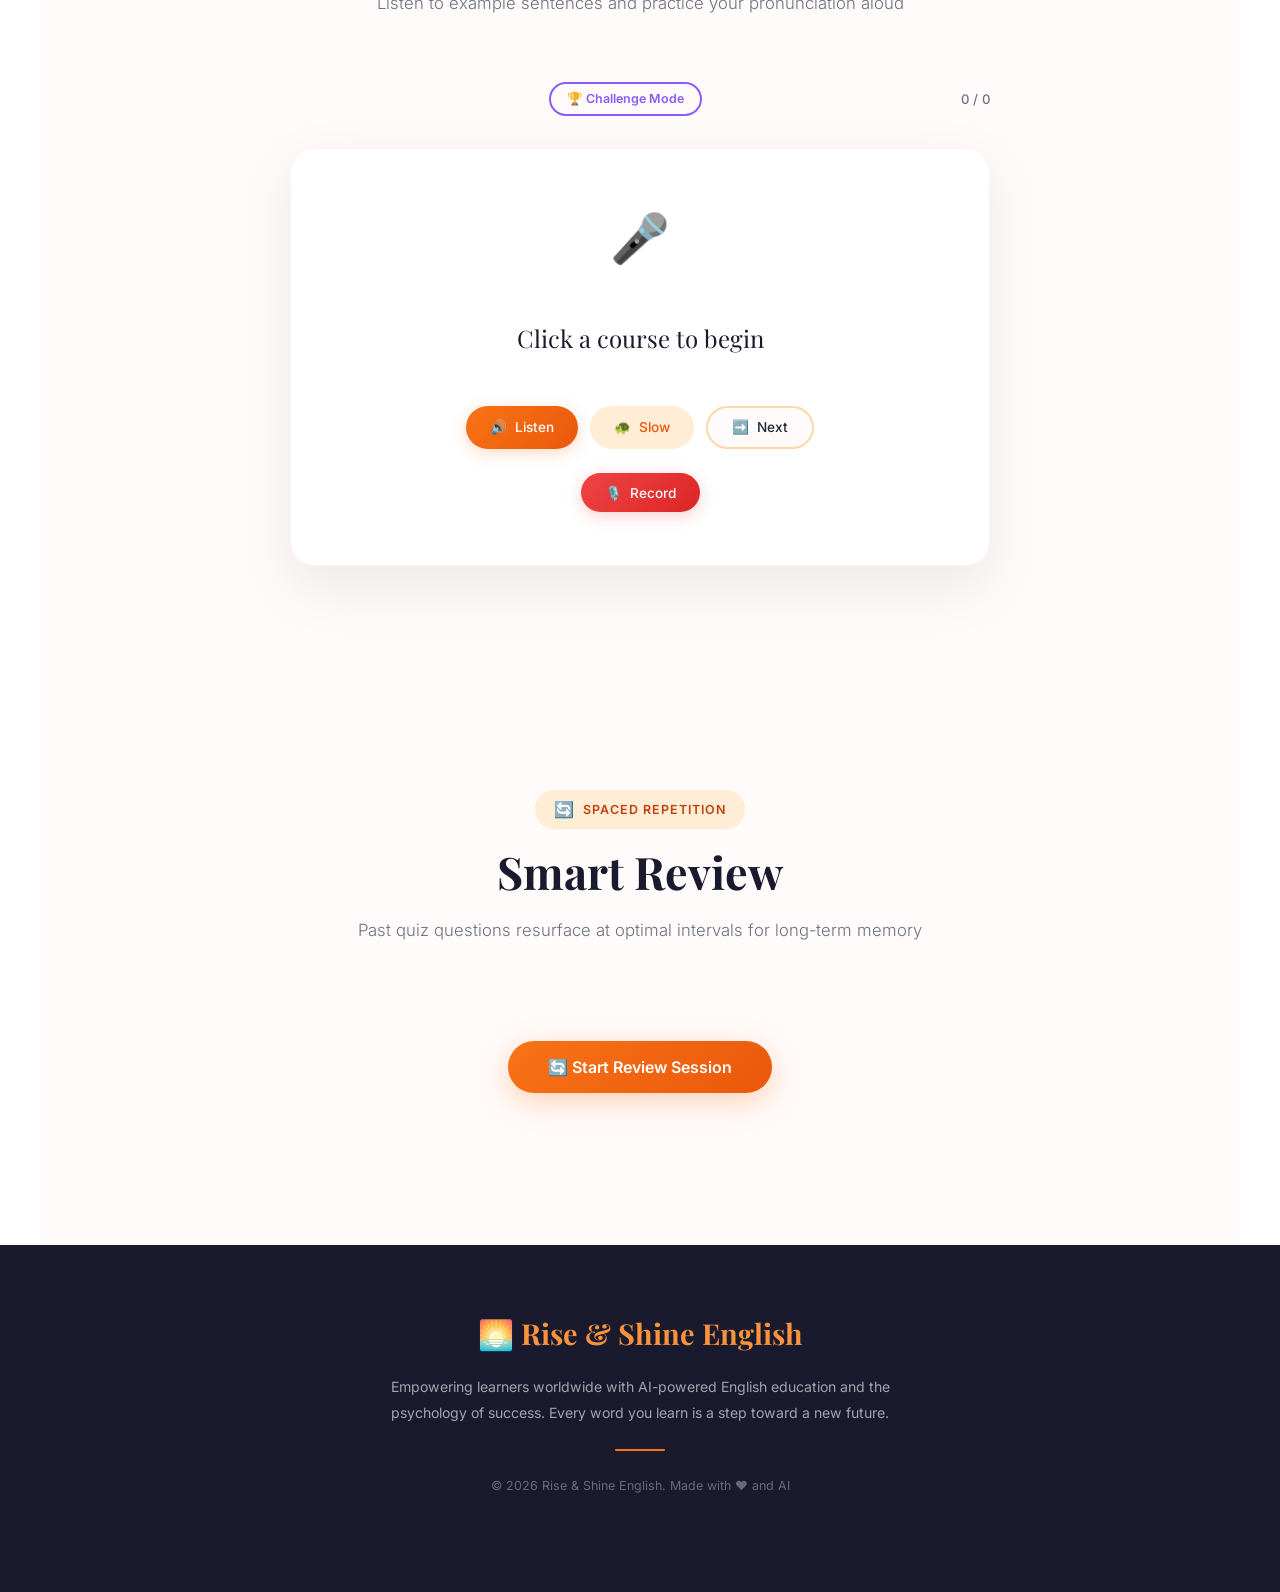
==== commit 5552cb5d: "Add files via upload" ====
--- a/index.html
+++ b/index.html
@@ -5,1424 +5,137 @@
     <meta name="viewport" content="width=device-width, initial-scale=1.0">
     <title>Rise & Shine English — Master English with AI & Motivation</title>
     <link href="https://fonts.googleapis.com/css2?family=Playfair+Display:wght@400;600;700;800&family=Inter:wght@300;400;500;600;700;800&family=Noto+Sans+Arabic:wght@300;400;500;600;700&family=Tajawal:wght@300;400;500;700&display=swap" rel="stylesheet">
-    <style>
-        *, *::before, *::after { margin: 0; padding: 0; box-sizing: border-box; }
-
-        :root {
-            --orange-50: #FFF7ED; --orange-100: #FFEDD5; --orange-200: #FED7AA;
-            --orange-300: #FDBA74; --orange-400: #FB923C; --orange-500: #F97316;
-            --orange-600: #EA580C; --orange-700: #C2410C; --orange-800: #9A3412;
-            --orange-900: #7C2D12; --cream: #FFFBFA; --dark: #1A1A2E;
-            --text: #1F2937; --text-light: #6B7280; --white: #FFFFFF;
-            --bg-primary: #FFFFFF; --bg-secondary: #FFFBFA; --bg-card: #FFFFFF;
-            --nav-blur: rgba(255,255,255,0.92);
-            --nav-shadow: 0 1px 30px rgba(0,0,0,0.05);
-            --shadow-sm: 0 1px 3px rgba(0,0,0,0.06);
-            --shadow: 0 4px 24px rgba(0,0,0,0.06);
-            --shadow-lg: 0 20px 60px rgba(0,0,0,0.08);
-            --shadow-hover: 0 30px 80px rgba(0,0,0,0.12);
-            --radius: 16px; --radius-lg: 24px;
-            --transition: 0.5s cubic-bezier(0.22, 1, 0.36, 1);
-            --nav-height: 80px;
-        }
-
-        html.dark-mode {
-            --cream: #111120; --dark: #F0F0F5; --text: #E0E0EA;
-            --text-light: #9A9AB0; --white: #0E0E1A; --bg-primary: #0E0E1A;
-            --bg-secondary: #12122A; --bg-card: #1A1A35;
-            --nav-blur: rgba(14,14,26,0.95);
-            --nav-shadow: 0 1px 30px rgba(0,0,0,0.3);
-            --shadow-sm: 0 1px 3px rgba(0,0,0,0.2);
-            --shadow: 0 4px 24px rgba(0,0,0,0.3);
-            --shadow-lg: 0 20px 60px rgba(0,0,0,0.4);
-            --shadow-hover: 0 30px 80px rgba(0,0,0,0.5);
-        }
-
-        html.dark-mode .ai-message-text .typing-cursor { background: var(--orange-400); }
-        html.dark-mode .nav.scrolled { background: var(--nav-blur); box-shadow: var(--nav-shadow); }
-        html.dark-mode .nav-links a:hover { background: rgba(249,115,22,0.15); }
-        html.dark-mode .nav-links a.active { background: rgba(249,115,22,0.2); }
-        html.dark-mode .mobile-menu-btn { background: rgba(249,115,22,0.15); }
-        html.dark-mode .mobile-menu-btn span { background: var(--orange-400); }
-        html.dark-mode .notification-bar { background: var(--bg-card); border-top-color: rgba(249,115,22,0.15); }
-        html.dark-mode .course-lesson { background: rgba(249,115,22,0.1); }
-        html.dark-mode .course-lesson:hover { background: rgba(249,115,22,0.18); }
-        html.dark-mode .prayer-time-item.active { background: rgba(249,115,22,0.15); }
-
-        html[dir="rtl"] { direction: rtl; }
-        html[dir="rtl"] .nav-links { gap: 0.25rem; }
-        html[dir="rtl"] .hero-actions { flex-direction: row-reverse; }
-        html[dir="rtl"] .btn-primary svg, html[dir="rtl"] .btn-secondary svg { transform: scaleX(-1); }
-        html[dir="rtl"] .course-lesson:hover { transform: translateX(-4px); }
-        html[dir="rtl"] .prayer-time-name { flex-direction: row-reverse; }
-        html[dir="rtl"] .lesson-modal-header { flex-direction: row-reverse; }
-        html[dir="rtl"] .ai-message-btn svg { transform: scaleX(-1); }
-        html[dir="rtl"] .footer { font-family: 'Tajawal','Noto Sans Arabic','Inter',sans-serif; }
-        html[dir="rtl"] body, html[dir="rtl"] .nav-links a, html[dir="rtl"] .notification-btn,
-        html[dir="rtl"] .ai-message-btn, html[dir="rtl"] .course-lesson,
-        html[dir="rtl"] .lesson-modal-complete-btn, html[dir="rtl"] .video-watch-btn,
-        html[dir="rtl"] .quiz-option { font-family: 'Tajawal','Noto Sans Arabic','Inter',sans-serif; }
-
-        .toggle-btn-group { display: flex; align-items: center; gap: 4px; background: var(--orange-50); border-radius: 50px; padding: 3px; transition: all 0.3s ease; }
-        html.dark-mode .toggle-btn-group { background: rgba(249,115,22,0.12); }
-        .toggle-btn { width: 36px; height: 36px; border-radius: 50%; border: none; background: transparent; color: var(--text-light); cursor: pointer; display: flex; align-items: center; justify-content: center; transition: all 0.3s ease; font-size: 0.8rem; font-weight: 600; font-family: 'Inter',sans-serif; position: relative; }
-        .toggle-btn svg { width: 18px; height: 18px; transition: all 0.3s ease; }
-        .toggle-btn:hover { color: var(--orange-600); background: rgba(249,115,22,0.12); }
-        .toggle-btn.active { background: var(--bg-card); color: var(--orange-600); box-shadow: 0 2px 8px rgba(0,0,0,0.08); }
-        html.dark-mode .toggle-btn.active { background: var(--bg-card); box-shadow: 0 2px 8px rgba(0,0,0,0.2); }
-        .toggle-btn.lang-btn { width: auto; min-width: 36px; padding: 0 6px; font-size: 0.72rem; font-weight: 700; letter-spacing: 0.5px; }
-        html[dir="rtl"] .toggle-btn.lang-btn { font-family: 'Tajawal','Noto Sans Arabic','Inter',sans-serif; font-size: 0.78rem; }
-        .toggle-btn .sun-icon { display: none; } .toggle-btn .moon-icon { display: block; }
-        html.dark-mode .toggle-btn .sun-icon { display: block; } html.dark-mode .toggle-btn .moon-icon { display: none; }
-        @media (max-width:768px) { .toggle-btn-group { margin-top: 0.5rem; justify-content: center; width: 100%; } }
-
-        html { scroll-behavior: smooth; }
-        body { font-family: 'Inter',sans-serif; background: var(--bg-primary); color: var(--text); overflow-x: hidden; line-height: 1.7; }
-        ::selection { background: var(--orange-300); color: var(--white); }
-        ::-webkit-scrollbar { width: 8px; }
-        ::-webkit-scrollbar-track { background: var(--bg-secondary); }
-        ::-webkit-scrollbar-thumb { background: var(--orange-300); border-radius: 4px; }
-        ::-webkit-scrollbar-thumb:hover { background: var(--orange-400); }
-
-        .nav { position: fixed; top: 0; left: 0; right: 0; z-index: 1000; padding: 1.2rem 3rem; display: flex; justify-content: space-between; align-items: center; transition: all var(--transition); height: var(--nav-height); }
-        .nav.scrolled { background: var(--nav-blur); backdrop-filter: blur(24px); -webkit-backdrop-filter: blur(24px); padding: 0.8rem 3rem; box-shadow: var(--nav-shadow); }
-        .nav-logo { display: flex; align-items: center; gap: 0.75rem; text-decoration: none; font-weight: 800; font-size: 1.4rem; color: var(--orange-600); letter-spacing: -0.5px; }
-        .nav-logo-icon { width: 38px; height: 38px; background: linear-gradient(135deg,var(--orange-400),var(--orange-600)); border-radius: 10px; display: flex; align-items: center; justify-content: center; color: white; font-size: 1.2rem; font-weight: 800; box-shadow: 0 4px 12px rgba(249,115,22,0.3); }
-        .nav-logo span { color: var(--text); }
-        .nav-links { display: flex; align-items: center; gap: 0.25rem; list-style: none; }
-        .nav-links a { text-decoration: none; color: var(--text-light); font-size: 0.85rem; font-weight: 500; padding: 0.5rem 1rem; border-radius: 8px; transition: all 0.3s ease; position: relative; }
-        .nav-links a:hover { color: var(--orange-600); background: var(--orange-50); }
-        .nav-links a.active { color: var(--orange-600); background: var(--orange-100); }
-
-        .hero { position: relative; min-height: 100vh; display: flex; align-items: center; justify-content: center; background: var(--bg-primary); overflow: hidden; padding-top: var(--nav-height); }
-        #heroWaveCanvas { position: absolute; bottom: 0; left: 0; width: 100%; height: 55%; pointer-events: none; }
-        .hero-particles { position: absolute; inset: 0; pointer-events: none; overflow: hidden; }
-        .particle { position: absolute; width: 6px; height: 6px; background: var(--orange-300); border-radius: 50%; opacity: 0.3; animation: floatParticle 15s infinite ease-in-out; }
-        @keyframes floatParticle {
-            0%,100% { transform: translateY(0) translateX(0) scale(1); opacity: 0.2; }
-            25% { transform: translateY(-120px) translateX(40px) scale(1.3); opacity: 0.5; }
-            50% { transform: translateY(-60px) translateX(-30px) scale(1.6); opacity: 0.3; }
-            75% { transform: translateY(-160px) translateX(20px) scale(1.1); opacity: 0.4; }
-        }
-        .hero-content { position: relative; z-index: 2; text-align: center; padding: 2rem; max-width: 900px; }
-        .hero-badge { display: inline-flex; align-items: center; gap: 0.5rem; padding: 0.5rem 1.5rem; background: var(--orange-100); color: var(--orange-700); border-radius: 100px; font-size: 0.82rem; font-weight: 600; letter-spacing: 0.5px; margin-bottom: 1.5rem; opacity: 0; transform: translateY(20px); animation: fadeUp 0.8s ease 0.3s forwards; }
-        .hero-badge-dot { width: 8px; height: 8px; background: var(--orange-500); border-radius: 50%; animation: pulse 2s ease-in-out infinite; }
-        @keyframes pulse { 0%,100% { opacity: 1; transform: scale(1); } 50% { opacity: 0.5; transform: scale(1.5); } }
-        .hero-title { font-family: 'Playfair Display',serif; font-size: clamp(2.8rem,7vw,6rem); font-weight: 800; color: var(--dark); line-height: 1.08; margin-bottom: 1.5rem; opacity: 0; transform: translateY(30px); animation: fadeUp 0.8s ease 0.5s forwards; }
-        .hero-title em { font-style: italic; background: linear-gradient(135deg,var(--orange-400),var(--orange-600)); -webkit-background-clip: text; -webkit-text-fill-color: transparent; background-clip: text; }
-        .hero-subtitle { font-size: clamp(1rem,1.8vw,1.2rem); font-weight: 300; color: var(--text-light); max-width: 640px; margin: 0 auto 2.5rem; line-height: 1.9; opacity: 0; transform: translateY(20px); animation: fadeUp 0.8s ease 0.7s forwards; }
-        .hero-actions { display: flex; align-items: center; justify-content: center; gap: 1rem; flex-wrap: wrap; opacity: 0; transform: translateY(20px); animation: fadeUp 0.8s ease 0.9s forwards; }
-        .btn-primary { display: inline-flex; align-items: center; gap: 0.75rem; padding: 1rem 2.5rem; background: linear-gradient(135deg,var(--orange-500),var(--orange-600)); color: white; border: none; border-radius: 50px; font-size: 1rem; font-weight: 600; cursor: pointer; transition: all var(--transition); text-decoration: none; box-shadow: 0 8px 30px rgba(249,115,22,0.3); }
-        .btn-primary:hover { transform: translateY(-3px); box-shadow: 0 12px 40px rgba(249,115,22,0.45); }
-        .btn-primary:active { transform: translateY(0); }
-        .btn-secondary { display: inline-flex; align-items: center; gap: 0.75rem; padding: 1rem 2.5rem; background: var(--orange-50); color: var(--orange-600); border: 2px solid var(--orange-200); border-radius: 50px; font-size: 1rem; font-weight: 600; cursor: pointer; transition: all var(--transition); text-decoration: none; }
-        .btn-secondary:hover { background: var(--orange-100); border-color: var(--orange-400); transform: translateY(-3px); }
-        .btn-secondary:active { transform: translateY(0); }
-        .hero-scroll { position: absolute; bottom: 18%; left: 50%; transform: translateX(-50%); z-index: 2; display: flex; flex-direction: column; align-items: center; gap: 0.75rem; color: var(--text-light); font-size: 0.7rem; font-weight: 600; letter-spacing: 2px; text-transform: uppercase; opacity: 0; animation: fadeUp 0.8s ease 1.2s forwards; }
-        .scroll-line { width: 1px; height: 38px; background: linear-gradient(to bottom,var(--orange-400),transparent); animation: scrollPulse 2.5s ease-in-out infinite; }
-        @keyframes scrollPulse { 0%,100% { opacity: 0.3; transform: scaleY(0.5); } 50% { opacity: 1; transform: scaleY(1); } }
-        @keyframes fadeUp { to { opacity: 1; transform: translateY(0); } }
-
-        .section { padding: 7rem 2rem; max-width: 1200px; margin: 0 auto; }
-        .section-header { text-align: center; margin-bottom: 4rem; }
-        .section-tag { display: inline-flex; align-items: center; gap: 0.5rem; padding: 0.4rem 1.2rem; background: var(--orange-100); color: var(--orange-700); border-radius: 100px; font-size: 0.78rem; font-weight: 600; letter-spacing: 1px; text-transform: uppercase; margin-bottom: 1rem; }
-        .section-tag-emoji { font-size: 1rem; text-transform: none; }
-        .section-title { font-family: 'Playfair Display',serif; font-size: clamp(2rem,3.5vw,3rem); font-weight: 700; color: var(--dark); margin-bottom: 1rem; line-height: 1.2; }
-        .section-title em { background: linear-gradient(135deg,var(--orange-400),var(--orange-600)); -webkit-background-clip: text; -webkit-text-fill-color: transparent; background-clip: text; font-style: italic; }
-        .section-subtitle { font-size: 1.05rem; font-weight: 300; color: var(--text-light); max-width: 600px; margin: 0 auto; line-height: 1.8; }
-
-        .ai-messages { background: var(--bg-secondary); padding: 7rem 2rem; }
-        .ai-messages-inner { max-width: 1200px; margin: 0 auto; }
-        .ai-message-display { position: relative; background: var(--bg-card); border-radius: var(--radius-lg); padding: 3rem 3rem 3.5rem; box-shadow: var(--shadow-lg); max-width: 800px; margin: 0 auto; text-align: center; border: 1px solid rgba(249,115,22,0.08); overflow: hidden; }
-        .ai-message-display::before { content: ''; position: absolute; top: 0; left: 0; right: 0; height: 4px; background: linear-gradient(90deg,var(--orange-300),var(--orange-500),var(--orange-400)); background-size: 200% 100%; animation: shimmerBar 3s ease-in-out infinite; }
-        @keyframes shimmerBar { 0%,100% { background-position: 0% 0%; } 50% { background-position: 100% 0%; } }
-        .ai-message-badge { display: inline-flex; align-items: center; gap: 0.5rem; padding: 0.35rem 1rem; background: linear-gradient(135deg,var(--orange-500),var(--orange-600)); color: white; border-radius: 100px; font-size: 0.72rem; font-weight: 600; letter-spacing: 0.3px; text-transform: uppercase; margin-bottom: 1.5rem; }
-        .ai-message-badge-dot { width: 6px; height: 6px; background: rgba(255,255,255,0.8); border-radius: 50%; animation: pulse 1.5s ease-in-out infinite; }
-        .ai-message-text { font-family: 'Playfair Display',serif; font-size: clamp(1.4rem,2.5vw,1.9rem); font-weight: 600; color: var(--dark); line-height: 1.6; min-height: 3.2em; display: flex; align-items: center; justify-content: center; transition: opacity 0.4s ease; }
-        .ai-message-text .typing-cursor { display: inline-block; width: 3px; height: 1.2em; background: var(--orange-500); margin-left: 4px; animation: blink 0.8s step-end infinite; vertical-align: text-bottom; }
-        @keyframes blink { 0%,100% { opacity: 1; } 50% { opacity: 0; } }
-        .ai-message-controls { display: flex; align-items: center; justify-content: center; gap: 1.5rem; margin-top: 2rem; }
-        .ai-message-btn { display: inline-flex; align-items: center; gap: 0.5rem; padding: 0.7rem 1.5rem; background: var(--orange-100); color: var(--orange-600); border: none; border-radius: 50px; font-size: 0.85rem; font-weight: 500; cursor: pointer; transition: all 0.3s ease; font-family: 'Inter',sans-serif; }
-        .ai-message-btn:hover { background: var(--orange-200); transform: translateY(-2px); }
-        .ai-message-btn:active { transform: translateY(0); }
-        .ai-message-counter { font-size: 0.82rem; color: var(--text-light); font-weight: 500; }
-
-        .course-grid { display: grid; grid-template-columns: repeat(auto-fit,minmax(340px,1fr)); gap: 2rem; }
-        .course-card { background: var(--bg-card); border-radius: var(--radius-lg); padding: 2.5rem; box-shadow: var(--shadow); border: 1px solid rgba(249,115,22,0.06); transition: all var(--transition); position: relative; overflow: hidden; cursor: pointer; opacity: 0; transform: translateY(40px); }
-        .course-card.visible { opacity: 1; transform: translateY(0); transition: all 0.6s ease; }
-        .course-card:hover { transform: translateY(-6px); box-shadow: var(--shadow-hover); border-color: rgba(249,115,22,0.15); }
-        .course-card-icon { width: 56px; height: 56px; border-radius: 16px; background: linear-gradient(135deg,var(--orange-100),var(--orange-200)); display: flex; align-items: center; justify-content: center; font-size: 1.6rem; margin-bottom: 1.5rem; transition: all 0.3s ease; }
-        .course-card:hover .course-card-icon { transform: scale(1.1) rotate(-3deg); }
-        .course-card-level { display: inline-block; padding: 0.25rem 0.75rem; background: var(--orange-100); color: var(--orange-700); border-radius: 100px; font-size: 0.7rem; font-weight: 600; text-transform: uppercase; letter-spacing: 0.5px; margin-bottom: 0.75rem; }
-        .course-card-title { font-family: 'Playfair Display',serif; font-size: 1.4rem; font-weight: 700; color: var(--dark); margin-bottom: 0.75rem; }
-        .course-card-desc { font-size: 0.92rem; color: var(--text-light); line-height: 1.7; margin-bottom: 1.25rem; }
-        .course-card-lessons { display: flex; flex-direction: column; gap: 0.5rem; }
-        .course-lesson { display: flex; align-items: center; gap: 0.75rem; padding: 0.5rem 0.75rem; background: var(--orange-50); border-radius: 10px; font-size: 0.85rem; color: var(--text); transition: all 0.3s ease; cursor: pointer; }
-        .course-lesson:hover { background: var(--orange-100); transform: translateX(4px); }
-        .course-lesson-check { width: 20px; height: 20px; border-radius: 50%; border: 2px solid var(--orange-300); display: flex; align-items: center; justify-content: center; flex-shrink: 0; transition: all 0.3s ease; font-size: 0.6rem; color: transparent; }
-        .course-lesson-check.completed { background: var(--orange-500); border-color: var(--orange-500); color: white; }
-        .course-card-progress { margin-top: 1.25rem; display: flex; align-items: center; gap: 0.75rem; }
-        .course-progress-bar { flex: 1; height: 6px; background: var(--orange-100); border-radius: 3px; overflow: hidden; }
-        .course-progress-fill { height: 100%; background: linear-gradient(90deg,var(--orange-400),var(--orange-600)); border-radius: 3px; width: 0%; transition: width 0.8s ease; }
-        .course-progress-text { font-size: 0.8rem; font-weight: 600; color: var(--orange-600); min-width: 36px; text-align: right; }
-
-        .lesson-modal { position: fixed; inset: 0; z-index: 3000; background: rgba(0,0,0,0.5); backdrop-filter: blur(12px); display: flex; align-items: center; justify-content: center; padding: 2rem; opacity: 0; pointer-events: none; transition: opacity 0.4s ease; }
-        .lesson-modal.active { opacity: 1; pointer-events: all; }
-        .lesson-modal-content { background: var(--bg-card); border-radius: var(--radius-lg); max-width: 700px; width: 100%; max-height: 85vh; overflow-y: auto; box-shadow: var(--shadow-lg); transform: scale(0.92) translateY(20px); transition: transform 0.5s cubic-bezier(0.22,1,0.36,1); padding: 2.5rem; scrollbar-width: thin; }
-        .lesson-modal.active .lesson-modal-content { transform: scale(1) translateY(0); }
-        .lesson-modal-header { display: flex; justify-content: space-between; align-items: flex-start; margin-bottom: 1.5rem; position: sticky; top: 0; background: var(--bg-card); z-index: 1; padding-bottom: 1rem; }
-        .lesson-modal-title { font-family: 'Playfair Display',serif; font-size: 1.6rem; font-weight: 700; color: var(--dark); }
-        .lesson-modal-close { width: 40px; height: 40px; border-radius: 50%; border: none; background: var(--orange-100); color: var(--orange-600); font-size: 1.2rem; cursor: pointer; display: flex; align-items: center; justify-content: center; transition: all 0.3s ease; flex-shrink: 0; }
-        .lesson-modal-close:hover { background: var(--orange-200); transform: rotate(90deg); }
-        .lesson-modal-body { font-size: 0.95rem; color: var(--text); line-height: 1.9; }
-        .lesson-modal-body p { margin-bottom: 1rem; }
-        .lesson-modal-body .example { background: var(--orange-50); border-left: 3px solid var(--orange-500); padding: 1rem 1.5rem; border-radius: 0 12px 12px 0; margin: 1rem 0; font-style: italic; color: var(--text-light); white-space: pre-line; }
-        html[dir="rtl"] .lesson-modal-body .example { border-left: none; border-right: 3px solid var(--orange-500); border-radius: 12px 0 0 12px; }
-        .lesson-modal-complete-btn { display: inline-flex; align-items: center; gap: 0.5rem; padding: 0.85rem 2rem; background: linear-gradient(135deg,var(--orange-500),var(--orange-600)); color: white; border: none; border-radius: 50px; font-size: 0.92rem; font-weight: 600; cursor: pointer; transition: all 0.3s ease; margin-top: 1.5rem; font-family: 'Inter',sans-serif; }
-        .lesson-modal-complete-btn:hover { transform: translateY(-2px); box-shadow: 0 8px 25px rgba(249,115,22,0.3); }
-        .lesson-modal-complete-btn.completed { background: #22C55E; pointer-events: none; }
-
-        /* Quiz Styles */
-        .quiz-section { margin-top: 2.5rem; padding-top: 2rem; border-top: 2px dashed var(--orange-200); }
-        html.dark-mode .quiz-section { border-top-color: rgba(249,115,22,0.2); }
-        .quiz-header { display: flex; align-items: center; justify-content: space-between; margin-bottom: 1.5rem; }
-        .quiz-title { font-family: 'Playfair Display',serif; font-size: 1.3rem; font-weight: 700; color: var(--dark); display: flex; align-items: center; gap: 0.5rem; }
-        .quiz-score { font-size: 0.85rem; font-weight: 600; color: var(--orange-600); background: var(--orange-100); padding: 0.4rem 1rem; border-radius: 50px; }
-        html.dark-mode .quiz-score { background: rgba(249,115,22,0.2); }
-        .quiz-question { margin-bottom: 2rem; animation: quizSlideIn 0.4s ease; }
-        @keyframes quizSlideIn { from { opacity: 0; transform: translateX(20px); } to { opacity: 1; transform: translateX(0); } }
-        html[dir="rtl"] .quiz-question { animation-name: quizSlideInRtl; }
-        @keyframes quizSlideInRtl { from { opacity: 0; transform: translateX(-20px); } to { opacity: 1; transform: translateX(0); } }
-        .quiz-question-number { font-size: 0.75rem; font-weight: 600; color: var(--text-light); text-transform: uppercase; letter-spacing: 1px; margin-bottom: 0.5rem; }
-        .quiz-question-text { font-size: 1.05rem; font-weight: 600; color: var(--text); margin-bottom: 1rem; line-height: 1.5; }
-        .quiz-options { display: flex; flex-direction: column; gap: 0.6rem; }
-        .quiz-option { display: flex; align-items: center; gap: 0.75rem; padding: 0.9rem 1.2rem; background: var(--bg-secondary); border: 2px solid transparent; border-radius: 12px; cursor: pointer; transition: all 0.3s ease; font-size: 0.92rem; color: var(--text); font-weight: 500; text-align: left; font-family: 'Inter',sans-serif; width: 100%; position: relative; }
-        html.dark-mode .quiz-option { background: rgba(255,255,255,0.04); }
-        .quiz-option:hover:not(.quiz-option-correct):not(.quiz-option-wrong):not(.quiz-option-disabled) { border-color: var(--orange-300); background: var(--orange-50); transform: translateX(4px); }
-        html[dir="rtl"] .quiz-option:hover:not(.quiz-option-correct):not(.quiz-option-wrong):not(.quiz-option-disabled) { transform: translateX(-4px); }
-        html.dark-mode .quiz-option:hover:not(.quiz-option-correct):not(.quiz-option-wrong):not(.quiz-option-disabled) { border-color: var(--orange-500); background: rgba(249,115,22,0.1); }
-        .quiz-option-letter { width: 28px; height: 28px; border-radius: 50%; background: var(--orange-100); color: var(--orange-600); display: flex; align-items: center; justify-content: center; font-size: 0.78rem; font-weight: 700; flex-shrink: 0; transition: all 0.3s ease; }
-        html.dark-mode .quiz-option-letter { background: rgba(249,115,22,0.2); }
-        .quiz-option:hover .quiz-option-letter { background: var(--orange-200); }
-        .quiz-option-correct { border-color: #22C55E; background: rgba(34,197,94,0.08); }
-        .quiz-option-correct .quiz-option-letter { background: #22C55E; color: white; }
-        .quiz-option-wrong { border-color: #EF4444; background: rgba(239,68,68,0.08); }
-        .quiz-option-wrong .quiz-option-letter { background: #EF4444; color: white; }
-        .quiz-option-disabled { cursor: default; opacity: 0.6; }
-        .quiz-option-disabled.quiz-option-correct { opacity: 1; }
-        .quiz-option-check { margin-left: auto; font-size: 1rem; flex-shrink: 0; }
-        html[dir="rtl"] .quiz-option-check { margin-left: 0; margin-right: auto; }
-        .quiz-feedback { padding: 0.9rem 1.2rem; background: var(--orange-50); border-left: 3px solid var(--orange-500); border-radius: 0 10px 10px 0; margin-top: 0.75rem; font-size: 0.88rem; color: var(--text-light); line-height: 1.6; animation: quizSlideIn 0.3s ease; }
-        html[dir="rtl"] .quiz-feedback { border-left: none; border-right: 3px solid var(--orange-500); border-radius: 10px 0 0 10px; animation-name: quizSlideInRtl; }
-        html.dark-mode .quiz-feedback { background: rgba(249,115,22,0.08); }
-        .quiz-feedback strong { color: var(--text); }
-        .quiz-result { text-align: center; padding: 2rem; background: linear-gradient(135deg,var(--orange-50),var(--orange-100)); border-radius: var(--radius); margin-top: 1.5rem; animation: quizSlideIn 0.5s ease; }
-        html.dark-mode .quiz-result { background: rgba(249,115,22,0.08); }
-        .quiz-result-emoji { font-size: 3rem; margin-bottom: 0.75rem; }
-        .quiz-result-text { font-family: 'Playfair Display',serif; font-size: 1.5rem; font-weight: 700; color: var(--dark); margin-bottom: 0.5rem; }
-        .quiz-result-score { font-size: 1.1rem; font-weight: 600; color: var(--orange-600); }
-        .quiz-result-detail { font-size: 0.9rem; color: var(--text-light); margin-top: 0.5rem; }
-
-        .videos-grid { display: grid; grid-template-columns: repeat(auto-fit,minmax(320px,1fr)); gap: 2rem; }
-        .psych-videos { background: var(--bg-secondary); padding: 7rem 2rem; }
-        .psych-videos-inner { max-width: 1200px; margin: 0 auto; }
-        .video-card { background: var(--bg-card); border-radius: var(--radius-lg); overflow: hidden; box-shadow: var(--shadow); transition: all var(--transition); opacity: 0; transform: translateY(40px); }
-        .video-card.visible { opacity: 1; transform: translateY(0); transition: all 0.6s ease; }
-        .video-card:hover { transform: translateY(-6px); box-shadow: var(--shadow-hover); }
-        .video-thumb { position: relative; aspect-ratio: 16/9; background: linear-gradient(135deg,var(--orange-100),var(--orange-200)); overflow: hidden; display: flex; align-items: center; justify-content: center; }
-        .video-thumb-icon { width: 64px; height: 64px; background: rgba(249,115,22,0.9); border-radius: 50%; display: flex; align-items: center; justify-content: center; color: white; font-size: 1.5rem; transition: all 0.3s ease; box-shadow: 0 4px 20px rgba(249,115,22,0.3); }
-        .video-card:hover .video-thumb-icon { transform: scale(1.15); background: var(--orange-500); }
-        .video-thumb iframe { position: absolute; inset: 0; width: 100%; height: 100%; border: none; }
-        .video-info { padding: 1.5rem; }
-        .video-category { display: inline-block; padding: 0.2rem 0.7rem; background: var(--orange-100); color: var(--orange-700); border-radius: 100px; font-size: 0.68rem; font-weight: 600; text-transform: uppercase; letter-spacing: 0.5px; margin-bottom: 0.5rem; }
-        .video-title { font-family: 'Playfair Display',serif; font-size: 1.15rem; font-weight: 600; color: var(--dark); margin-bottom: 0.5rem; }
-        .video-desc { font-size: 0.88rem; color: var(--text-light); line-height: 1.6; }
-        .video-watch-btn { display: inline-flex; align-items: center; gap: 0.4rem; padding: 0.5rem 1.2rem; background: var(--orange-500); color: white; border: none; border-radius: 50px; font-size: 0.8rem; font-weight: 600; cursor: pointer; transition: all 0.3s ease; margin-top: 1rem; font-family: 'Inter',sans-serif; text-decoration: none; }
-        .video-watch-btn:hover { background: var(--orange-600); transform: translateY(-2px); }
-
-        .prayer-section { padding: 7rem 2rem; max-width: 1200px; margin: 0 auto; }
-        .prayer-container { display: grid; grid-template-columns: 1fr 1fr; gap: 2.5rem; align-items: start; }
-        .prayer-countdown-card { background: var(--bg-card); border-radius: var(--radius-lg); padding: 2.5rem; box-shadow: var(--shadow-lg); text-align: center; border: 1px solid rgba(249,115,22,0.08); position: sticky; top: 100px; }
-        .prayer-countdown-label { font-size: 0.85rem; color: var(--text-light); font-weight: 500; text-transform: uppercase; letter-spacing: 1px; margin-bottom: 0.5rem; }
-        .prayer-next-name { font-family: 'Playfair Display',serif; font-size: 1.8rem; font-weight: 700; color: var(--orange-600); margin-bottom: 0.25rem; }
-        .prayer-time-display { font-size: 3.5rem; font-weight: 700; color: var(--dark); margin-bottom: 0.5rem; font-variant-numeric: tabular-nums; }
-        .prayer-countdown { font-size: 2rem; font-weight: 600; color: var(--orange-500); margin-bottom: 1.5rem; font-variant-numeric: tabular-nums; }
-        .prayer-status-dot { display: inline-block; width: 10px; height: 10px; background: #22C55E; border-radius: 50%; animation: pulse 2s ease-in-out infinite; margin-right: 0.5rem; }
-        .prayer-location { font-size: 0.85rem; color: var(--text-light); margin-top: 0.5rem; }
-        .prayer-location svg { vertical-align: middle; margin-right: 4px; }
-        .prayer-times-grid { display: grid; grid-template-columns: 1fr 1fr; gap: 1rem; }
-        .prayer-time-item { display: flex; justify-content: space-between; align-items: center; padding: 1rem 1.25rem; background: var(--bg-card); border-radius: var(--radius); box-shadow: var(--shadow-sm); border: 1px solid rgba(249,115,22,0.06); transition: all 0.3s ease; }
-        .prayer-time-item:hover { border-color: rgba(249,115,22,0.15); transform: translateY(-2px); box-shadow: var(--shadow); }
-        .prayer-time-item.active { background: linear-gradient(135deg,var(--orange-50),var(--orange-100)); border-color: var(--orange-300); box-shadow: 0 4px 16px rgba(249,115,22,0.12); }
-        .prayer-time-name { display: flex; align-items: center; gap: 0.75rem; font-size: 0.95rem; font-weight: 500; color: var(--text); }
-        .prayer-time-name-icon { width: 32px; height: 32px; background: var(--orange-100); border-radius: 8px; display: flex; align-items: center; justify-content: center; font-size: 0.85rem; flex-shrink: 0; }
-        .prayer-time-item.active .prayer-time-name-icon { background: var(--orange-500); color: white; }
-        .prayer-time-value { font-size: 0.95rem; font-weight: 600; color: var(--text); font-variant-numeric: tabular-nums; }
-        .prayer-date { text-align: center; margin-bottom: 2rem; font-size: 0.9rem; color: var(--text-light); }
-        .prayer-date strong { color: var(--text); }
-        @media (max-width:1024px) { .prayer-container { grid-template-columns: 1fr; } .prayer-countdown-card { position: static; } }
-
-        .notification-bar { position: fixed; bottom: 0; left: 0; right: 0; z-index: 999; background: var(--bg-card); backdrop-filter: blur(20px); -webkit-backdrop-filter: blur(20px); border-top: 1px solid rgba(249,115,22,0.1); padding: 0.8rem 2rem; display: flex; align-items: center; justify-content: center; gap: 1.5rem; transform: translateY(100%); transition: transform 0.5s cubic-bezier(0.22,1,0.36,1); box-shadow: 0 -4px 30px rgba(0,0,0,0.05); }
-        .notification-bar.show { transform: translateY(0); }
-        .notification-text { display: flex; align-items: center; gap: 0.75rem; font-size: 0.9rem; font-weight: 500; color: var(--text); }
-        .notification-dot { width: 8px; height: 8px; background: var(--orange-500); border-radius: 50%; animation: pulse 2s ease-in-out infinite; }
-        .notification-btn { display: inline-flex; align-items: center; gap: 0.5rem; padding: 0.55rem 1.25rem; border: none; border-radius: 50px; font-size: 0.82rem; font-weight: 600; cursor: pointer; transition: all 0.3s ease; font-family: 'Inter',sans-serif; }
-        .notification-btn-primary { background: linear-gradient(135deg,var(--orange-500),var(--orange-600)); color: white; box-shadow: 0 4px 15px rgba(249,115,22,0.25); }
-        .notification-btn-primary:hover { transform: translateY(-2px); box-shadow: 0 6px 25px rgba(249,115,22,0.35); }
-        .notification-btn-secondary { background: var(--orange-100); color: var(--orange-600); }
-        .notification-btn-secondary:hover { background: var(--orange-200); }
-        .notification-counter { font-size: 0.78rem; color: var(--text-light); font-weight: 500; }
-
-        .footer { background: #1A1A2E; color: rgba(255,255,255,0.6); padding: 4rem 2rem 6rem; text-align: center; }
-        .footer-logo { font-family: 'Playfair Display',serif; font-size: 1.8rem; font-weight: 700; color: var(--orange-400); margin-bottom: 1rem; }
-        .footer p { font-size: 0.88rem; max-width: 500px; margin: 0 auto 1.5rem; line-height: 1.8; }
-        .footer-divider { width: 50px; height: 2px; background: var(--orange-500); margin: 1.5rem auto; border-radius: 2px; }
-        .footer-bottom { font-size: 0.78rem; color: rgba(255,255,255,0.35); }
-
-        @media (max-width:768px) {
-            .nav { padding: 1rem 1.5rem; } .nav.scrolled { padding: 0.7rem 1.5rem; } .nav-logo { font-size: 1.1rem; } .nav-logo-icon { width: 32px; height: 32px; font-size: 1rem; }
-            .nav-links { display: none; position: fixed; top: var(--nav-height); left: 0; right: 0; background: rgba(255,255,255,0.98); backdrop-filter: blur(20px); flex-direction: column; padding: 1rem; box-shadow: var(--shadow-lg); gap: 0.25rem; }
-            .nav-links.open { display: flex; } .nav-links a { padding: 0.75rem 1rem; width: 100%; text-align: center; font-size: 0.9rem; }
-            .mobile-menu-btn { display: flex !important; }
-            .section { padding: 5rem 1.5rem; } .ai-messages { padding: 5rem 1.5rem; } .psych-videos { padding: 5rem 1.5rem; } .prayer-section { padding: 5rem 1.5rem; }
-            .course-grid { grid-template-columns: 1fr; } .videos-grid { grid-template-columns: 1fr; } .prayer-times-grid { grid-template-columns: 1fr; }
-            .ai-message-display { padding: 2rem 1.5rem 2.5rem; } .lesson-modal-content { padding: 1.5rem; }
-            .notification-bar { flex-direction: column; gap: 0.75rem; padding: 1rem 1.5rem; }
-            .notification-text { font-size: 0.82rem; text-align: center; }
-            .hero { min-height: 90vh; } .hero-scroll { bottom: 15%; }
-        }
-        @media (max-width:480px) {
-            .hero { min-height: 85vh; } .hero-actions { flex-direction: column; }
-            .btn-primary,.btn-secondary { width: 100%; justify-content: center; }
-            .prayer-time-display { font-size: 2.5rem; } .prayer-countdown { font-size: 1.5rem; }
-        }
-        .mobile-menu-btn { display: none; background: none; border: none; cursor: pointer; width: 40px; height: 40px; border-radius: 8px; flex-direction: column; align-items: center; justify-content: center; gap: 5px; background: var(--orange-50); transition: all 0.3s ease; }
-        .mobile-menu-btn:hover { background: var(--orange-100); }
-        .mobile-menu-btn span { display: block; width: 18px; height: 2px; background: var(--orange-600); border-radius: 2px; transition: all 0.3s ease; }
-        .mobile-menu-btn.open span:nth-child(1) { transform: rotate(45deg) translate(5px,5px); }
-        .mobile-menu-btn.open span:nth-child(2) { opacity: 0; }
-        .mobile-menu-btn.open span:nth-child(3) { transform: rotate(-45deg) translate(5px,-5px); }
-        /* Review Styles */
-        /* Writing Styles */
-        .writing-section { padding: 7rem 2rem; max-width: 1200px; margin: 0 auto; background: var(--bg-primary); }
-        .writing-inner { max-width: 1100px; margin: 0 auto; }
-        .writing-layout { display: grid; grid-template-columns: 320px 1fr; gap: 2rem; align-items: start; }
-        @media (max-width:900px) { .writing-layout { grid-template-columns: 1fr; } }
-        .writing-sidebar { display: flex; flex-direction: column; gap: 1.5rem; position: sticky; top: 100px; }
-        @media (max-width:900px) { .writing-sidebar { position: static; } }
-        .writing-prompt-box, .writing-tips-box { background: var(--bg-card); border-radius: var(--radius); padding: 1.5rem; box-shadow: var(--shadow-sm); border: 1px solid rgba(249,115,22,0.06); }
-        .writing-prompt-label { font-size: 0.8rem; font-weight: 600; color: var(--orange-600); text-transform: uppercase; letter-spacing: 0.5px; margin-bottom: 0.75rem; }
-        .writing-select { width: 100%; padding: 0.75rem 1rem; background: var(--bg-secondary); border: 2px solid var(--orange-100); border-radius: 12px; font-size: 0.85rem; color: var(--text); font-family: 'Inter',sans-serif; cursor: pointer; transition: all 0.3s ease; appearance: none; -webkit-appearance: none; background-image: url("data:image/svg+xml,%3Csvg xmlns='http://www.w3.org/2000/svg' width='12' height='12' viewBox='0 0 24 24' fill='none' stroke='%23F97316' stroke-width='2'%3E%3Cpolyline points='6 9 12 15 18 9'/%3E%3C/svg%3E"); background-repeat: no-repeat; background-position: right 12px center; padding-right: 36px; }
-        html.dark-mode .writing-select { background-color: rgba(255,255,255,0.04); border-color: rgba(249,115,22,0.2); }
-        .writing-select:focus { outline: none; border-color: var(--orange-500); box-shadow: 0 0 0 3px rgba(249,115,22,0.12); }
-        .writing-prompt-text { margin-top: 1rem; font-size: 0.88rem; color: var(--text-light); line-height: 1.7; padding: 1rem; background: var(--orange-50); border-radius: 10px; border-left: 3px solid var(--orange-500); }
-        html[dir="rtl"] .writing-prompt-text { border-left: none; border-right: 3px solid var(--orange-500); }
-        html.dark-mode .writing-prompt-text { background: rgba(249,115,22,0.08); }
-        .writing-tips-list { list-style: none; padding: 0; }
-        .writing-tips-list li { position: relative; padding: 0.4rem 0 0.4rem 1.5rem; font-size: 0.82rem; color: var(--text-light); line-height: 1.5; border-bottom: 1px solid rgba(249,115,22,0.06); }
-        .writing-tips-list li:last-child { border-bottom: none; }
-        .writing-tips-list li::before { content: '✦'; position: absolute; left: 0; color: var(--orange-500); font-size: 0.7rem; }
-        html[dir="rtl"] .writing-tips-list li { padding: 0.4rem 1.5rem 0.4rem 0; }
-        html[dir="rtl"] .writing-tips-list li::before { left: auto; right: 0; }
-        .writing-main { display: flex; flex-direction: column; gap: 1rem; }
-        .writing-toolbar { display: flex; justify-content: space-between; align-items: center; flex-wrap: wrap; gap: 0.5rem; }
-        .writing-toolbar-label { font-size: 0.85rem; font-weight: 600; color: var(--text); }
-        .writing-stats { display: flex; gap: 1rem; font-size: 0.75rem; color: var(--text-light); }
-        .writing-stats strong { color: var(--orange-600); font-weight: 600; }
-        .writing-editor { width: 100%; min-height: 280px; padding: 1.25rem; background: var(--bg-card); border: 2px solid var(--orange-100); border-radius: var(--radius); font-size: 0.95rem; font-family: 'Inter',sans-serif; color: var(--text); line-height: 1.8; resize: vertical; transition: all 0.3s ease; }
-        html.dark-mode .writing-editor { background: rgba(255,255,255,0.03); border-color: rgba(249,115,22,0.15); }
-        .writing-editor:focus { outline: none; border-color: var(--orange-500); box-shadow: 0 0 0 3px rgba(249,115,22,0.1); }
-        .writing-editor::placeholder { color: var(--text-light); opacity: 0.5; }
-        .writing-actions { display: flex; gap: 1rem; }
-        .writing-history { margin-top: 1rem; background: var(--bg-card); border-radius: var(--radius-lg); padding: 1.5rem; box-shadow: var(--shadow); border: 1px solid rgba(249,115,22,0.08); animation: quizSlideIn 0.5s ease; }
-        .writing-history-header { display: flex; justify-content: space-between; align-items: center; margin-bottom: 1rem; }
-        .writing-history-clear { background: none; border: 1px solid var(--orange-200); color: var(--text-light); padding: 0.35rem 0.8rem; border-radius: 8px; font-size: 0.72rem; cursor: pointer; transition: all 0.3s ease; font-family: 'Inter',sans-serif; }
-        .writing-history-clear:hover { background: var(--orange-100); color: var(--orange-600); }
-        .writing-history-grid { display: flex; flex-direction: column; gap: 0.5rem; max-height: 300px; overflow-y: auto; }
-        .writing-history-item { display: flex; align-items: center; gap: 1rem; padding: 0.6rem 0.8rem; background: var(--bg-secondary); border-radius: 10px; font-size: 0.78rem; transition: all 0.3s ease; }
-        html.dark-mode .writing-history-item { background: rgba(255,255,255,0.03); }
-        .writing-history-item:hover { background: var(--orange-50); }
-        html.dark-mode .writing-history-item:hover { background: rgba(249,115,22,0.08); }
-        .writing-history-score { font-size: 1.1rem; font-weight: 700; min-width: 36px; text-align: center; }
-        .writing-history-score.high { color: #22C55E; }
-        .writing-history-score.med { color: var(--orange-500); }
-        .writing-history-score.low { color: #EF4444; }
-        .writing-history-info { flex: 1; min-width: 0; }
-        .writing-history-type { font-size: 0.7rem; color: var(--text-light); text-transform: uppercase; letter-spacing: 0.3px; }
-        .writing-history-date { font-size: 0.65rem; color: var(--text-light); opacity: 0.6; }
-        .writing-history-bar { width: 60px; height: 6px; background: var(--orange-100); border-radius: 3px; overflow: hidden; flex-shrink: 0; }
-        html.dark-mode .writing-history-bar { background: rgba(249,115,22,0.12); }
-        .writing-history-bar-fill { height: 100%; border-radius: 3px; transition: width 0.8s ease; }
-        .writing-history-bar-fill.high { background: #22C55E; }
-        .writing-history-bar-fill.med { background: var(--orange-500); }
-        .writing-history-bar-fill.low { background: #EF4444; }
-        .writing-history-empty { text-align: center; padding: 2rem; color: var(--text-light); font-size: 0.85rem; }
-
-        .writing-feedback { background: var(--bg-card); border-radius: var(--radius-lg); padding: 2rem; box-shadow: var(--shadow); border: 1px solid rgba(249,115,22,0.08); animation: quizSlideIn 0.5s ease; }
-        .writing-feedback-header { display: flex; justify-content: space-between; align-items: center; margin-bottom: 1rem; }
-        .writing-feedback-title { font-family: 'Playfair Display',serif; font-size: 1.2rem; font-weight: 700; color: var(--dark); }
-        .writing-feedback-score { font-size: 2.5rem; font-weight: 800; background: linear-gradient(135deg,var(--orange-400),var(--orange-600)); -webkit-background-clip: text; -webkit-text-fill-color: transparent; background-clip: text; }
-        .writing-score-bar { height: 8px; background: var(--orange-100); border-radius: 4px; overflow: hidden; margin-bottom: 0.3rem; }
-        html.dark-mode .writing-score-bar { background: rgba(249,115,22,0.12); }
-        .writing-score-fill { height: 100%; background: linear-gradient(90deg,var(--orange-400),var(--orange-600)); border-radius: 4px; transition: width 0.8s ease; }
-        .writing-score-label { font-size: 0.82rem; font-weight: 600; color: var(--text-light); margin-bottom: 1.5rem; }
-        .writing-feedback-sections { display: flex; flex-direction: column; gap: 1rem; }
-        .writing-fb-item { padding: 1rem 1.25rem; border-radius: 12px; background: var(--bg-secondary); border-left: 3px solid var(--orange-500); }
-        html[dir="rtl"] .writing-fb-item { border-left: none; border-right: 3px solid var(--orange-500); }
-        html.dark-mode .writing-fb-item { background: rgba(255,255,255,0.03); }
-        .writing-fb-item.good { border-left-color: #22C55E; }
-        html[dir="rtl"] .writing-fb-item.good { border-left: none; border-right: 3px solid #22C55E; }
-        .writing-fb-item.warn { border-left-color: var(--orange-500); }
-        html[dir="rtl"] .writing-fb-item.warn { border-left: none; border-right: 3px solid var(--orange-500); }
-        .writing-fb-item.improve { border-left-color: #EF4444; }
-        html[dir="rtl"] .writing-fb-item.improve { border-left: none; border-right: 3px solid #EF4444; }
-        .writing-fb-header { display: flex; justify-content: space-between; align-items: center; margin-bottom: 0.3rem; }
-        .writing-fb-name { font-size: 0.85rem; font-weight: 600; color: var(--text); }
-        .writing-fb-icon { font-size: 1.1rem; }
-        .writing-fb-detail { font-size: 0.82rem; color: var(--text-light); line-height: 1.6; }
-        .writing-fb-suggestion { margin-top: 0.5rem; padding: 0.6rem 0.9rem; background: var(--orange-50); border-radius: 8px; font-size: 0.8rem; color: var(--orange-700); line-height: 1.5; }
-        html.dark-mode .writing-fb-suggestion { background: rgba(249,115,22,0.08); }
-        @media (max-width:768px) {
-            .writing-actions { flex-direction: column; }
-            .writing-actions .btn-primary, .writing-actions .btn-secondary { width: 100%; justify-content: center; }
-            .writing-feedback { padding: 1.5rem; }
-        }
-
-        .review-section { padding: 7rem 2rem; max-width: 1200px; margin: 0 auto; background: var(--bg-secondary); }
-        .review-inner { max-width: 800px; margin: 0 auto; }
-        .review-stats { display: flex; justify-content: center; gap: 2rem; margin-bottom: 2rem; flex-wrap: wrap; }
-        .review-stats-item { font-size: 0.9rem; color: var(--text); background: var(--bg-card); padding: 0.6rem 1.2rem; border-radius: 50px; border: 1px solid rgba(249,115,22,0.1); box-shadow: var(--shadow-sm); }
-        .review-stats-item strong { color: var(--orange-600); font-size: 1.1rem; }
-        .review-start-btn { display: block; margin: 0 auto 2.5rem; padding: 1rem 2.5rem; background: linear-gradient(135deg,var(--orange-500),var(--orange-600)); color: white; border: none; border-radius: 50px; font-size: 1rem; font-weight: 600; cursor: pointer; transition: all var(--transition); font-family: 'Inter',sans-serif; box-shadow: 0 8px 30px rgba(249,115,22,0.3); }
-        .review-start-btn:hover { transform: translateY(-3px); box-shadow: 0 12px 40px rgba(249,115,22,0.45); }
-        .review-start-btn:disabled { opacity: 0.5; cursor: not-allowed; transform: none; }
-        .review-grid { display: grid; grid-template-columns: repeat(auto-fill,minmax(280px,1fr)); gap: 1rem; }
-        .review-card { background: var(--bg-card); border-radius: var(--radius); padding: 1.25rem 1.5rem; box-shadow: var(--shadow-sm); border: 1px solid rgba(249,115,22,0.06); transition: all 0.3s ease; position: relative; overflow: hidden; opacity: 0; transform: translateY(20px); }
-        .review-card.visible { opacity: 1; transform: translateY(0); transition: all 0.5s ease; }
-        .review-card:hover { box-shadow: var(--shadow); border-color: rgba(249,115,22,0.15); transform: translateY(-2px); }
-        .review-card.due { border-left: 3px solid var(--orange-500); }
-        .review-card.upcoming { border-left: 3px solid var(--orange-200); opacity: 0.7; }
-        .review-card.mastered { border-left: 3px solid #22C55E; }
-        html[dir="rtl"] .review-card.due { border-left: none; border-right: 3px solid var(--orange-500); }
-        html[dir="rtl"] .review-card.upcoming { border-left: none; border-right: 3px solid var(--orange-200); }
-        html[dir="rtl"] .review-card.mastered { border-left: none; border-right: 3px solid #22C55E; }
-        .review-card-badge { display: inline-block; padding: 0.15rem 0.6rem; border-radius: 100px; font-size: 0.65rem; font-weight: 600; text-transform: uppercase; letter-spacing: 0.3px; margin-bottom: 0.4rem; }
-        .review-card-badge.due { background: rgba(249,115,22,0.15); color: var(--orange-600); }
-        .review-card-badge.upcoming { background: var(--orange-50); color: var(--text-light); }
-        .review-card-badge.mastered { background: rgba(34,197,94,0.12); color: #22C55E; }
-        .review-card-question { font-size: 0.88rem; font-weight: 600; color: var(--text); margin-bottom: 0.4rem; line-height: 1.4; display: -webkit-box; -webkit-line-clamp: 2; -webkit-box-orient: vertical; overflow: hidden; }
-        .review-card-source { font-size: 0.72rem; color: var(--text-light); }
-        .review-card-interval { font-size: 0.7rem; color: var(--text-light); margin-top: 0.3rem; }
-        .review-empty { text-align: center; padding: 4rem 2rem; }
-        .review-empty-emoji { font-size: 3rem; margin-bottom: 1rem; }
-        .review-empty-text { font-family: 'Playfair Display',serif; font-size: 1.3rem; font-weight: 600; color: var(--dark); margin-bottom: 0.5rem; }
-        .review-empty-sub { font-size: 0.9rem; color: var(--text-light); max-width: 400px; margin: 0 auto; }
-        /* Review Modal */
-        .review-modal { position: fixed; inset: 0; z-index: 3000; background: rgba(0,0,0,0.5); backdrop-filter: blur(12px); display: flex; align-items: center; justify-content: center; padding: 2rem; opacity: 0; pointer-events: none; transition: opacity 0.4s ease; }
-        .review-modal.active { opacity: 1; pointer-events: all; }
-        .review-modal-content { background: var(--bg-card); border-radius: var(--radius-lg); max-width: 650px; width: 100%; max-height: 85vh; overflow-y: auto; box-shadow: var(--shadow-lg); transform: scale(0.92) translateY(20px); transition: transform 0.5s cubic-bezier(0.22,1,0.36,1); padding: 2.5rem; }
-        .review-modal.active .review-modal-content { transform: scale(1) translateY(0); }
-        .review-modal-header { display: flex; justify-content: space-between; align-items: center; margin-bottom: 1.5rem; }
-        .review-modal-progress { font-size: 0.9rem; font-weight: 600; color: var(--orange-600); background: var(--orange-100); padding: 0.4rem 1rem; border-radius: 50px; }
-        html.dark-mode .review-modal-progress { background: rgba(249,115,22,0.2); }
-        html.dark-mode .review-modal-header { background: var(--bg-card); }
-        .review-question-card { animation: quizSlideIn 0.4s ease; }
-        .review-question-source { font-size: 0.72rem; font-weight: 600; color: var(--text-light); text-transform: uppercase; letter-spacing: 1px; margin-bottom: 0.5rem; }
-        .review-question-text { font-size: 1.1rem; font-weight: 600; color: var(--text); margin-bottom: 1.5rem; line-height: 1.5; }
-        .review-next-btn { display: inline-flex; align-items: center; gap: 0.5rem; padding: 0.8rem 2rem; background: linear-gradient(135deg,var(--orange-500),var(--orange-600)); color: white; border: none; border-radius: 50px; font-size: 0.92rem; font-weight: 600; cursor: pointer; transition: all 0.3s ease; font-family: 'Inter',sans-serif; }
-        .review-next-btn:hover { transform: translateY(-2px); box-shadow: 0 8px 25px rgba(249,115,22,0.3); }
-        @media (max-width:768px) {
-            .review-stats { gap: 0.75rem; }
-            .review-stats-item { font-size: 0.8rem; padding: 0.4rem 0.9rem; }
-            .review-grid { grid-template-columns: 1fr; }
-            .review-modal-content { padding: 1.5rem; }
-        }
-
-        /* Dashboard Styles */
-        .dashboard-section { padding: 7rem 2rem; max-width: 1200px; margin: 0 auto; background: var(--bg-primary); }
-        .dashboard-inner { max-width: 1200px; margin: 0 auto; }
-        .dashboard-grid { display: grid; grid-template-columns: repeat(auto-fit,minmax(240px,1fr)); gap: 1.5rem; margin-top: 2rem; }
-        .dashboard-card { background: var(--bg-card); border-radius: var(--radius-lg); padding: 2rem; box-shadow: var(--shadow); border: 1px solid rgba(249,115,22,0.06); transition: all var(--transition); text-align: center; opacity: 0; transform: translateY(30px); }
-        .dashboard-card.visible { opacity: 1; transform: translateY(0); transition: all 0.6s cubic-bezier(0.22,1,0.36,1); }
-        .dashboard-card:hover { transform: translateY(-4px); box-shadow: var(--shadow-hover); border-color: rgba(249,115,22,0.15); }
-        .dashboard-card.visible:hover { transform: translateY(-4px); }
-        .dashboard-card-icon { width: 52px; height: 52px; border-radius: 16px; background: linear-gradient(135deg,var(--orange-100),var(--orange-200)); display: flex; align-items: center; justify-content: center; font-size: 1.5rem; margin: 0 auto 1rem; transition: all 0.3s ease; }
-        .dashboard-card:hover .dashboard-card-icon { transform: scale(1.1) rotate(-3deg); }
-        .dashboard-card-value { font-family: 'Playfair Display',serif; font-size: 2.5rem; font-weight: 800; color: var(--dark); line-height: 1.1; margin-bottom: 0.3rem; }
-        .dashboard-card-value.highlight { background: linear-gradient(135deg,var(--orange-400),var(--orange-600)); -webkit-background-clip: text; -webkit-text-fill-color: transparent; background-clip: text; }
-        .dashboard-card-label { font-size: 0.82rem; color: var(--text-light); font-weight: 500; text-transform: uppercase; letter-spacing: 0.5px; }
-        .dashboard-card-sub { font-size: 0.78rem; color: var(--text-light); margin-top: 0.5rem; font-weight: 400; }
-        .dashboard-streak { display: flex; align-items: center; justify-content: center; gap: 0.5rem; }
-        .dashboard-streak-fire { font-size: 1.8rem; animation: flameDance 0.8s ease-in-out infinite alternate; }
-        @keyframes flameDance { from { transform: scale(1) rotate(-3deg); } to { transform: scale(1.12) rotate(3deg); } }
-        .dashboard-streak-label { font-size: 0.72rem; color: var(--text-light); font-weight: 500; }
-        .dashboard-stat-row { display: flex; justify-content: center; gap: 1.5rem; margin-top: 0.75rem; flex-wrap: wrap; }
-        .dashboard-stat-item { font-size: 0.78rem; color: var(--text-light); }
-        .dashboard-stat-item strong { color: var(--text); font-weight: 600; }
-        .dashboard-card-wide { grid-column: 1 / -1; padding: 1.5rem 2rem; text-align: left; }
-        .dashboard-week-grid { display: flex; gap: 6px; justify-content: center; margin-top: 0.75rem; }
-        .dashboard-week-day { display: flex; flex-direction: column; align-items: center; gap: 4px; }
-        .dashboard-week-label { font-size: 0.62rem; color: var(--text-light); text-transform: uppercase; font-weight: 500; }
-        .dashboard-week-cell { width: 28px; height: 28px; border-radius: 6px; background: var(--orange-100); transition: all 0.3s ease; position: relative; }
-        .dashboard-week-cell.filled { background: var(--orange-500); box-shadow: 0 2px 8px rgba(249,115,22,0.3); }
-        .dashboard-week-cell.today { border: 2px solid var(--orange-600); }
-        .dashboard-week-cell.today.filled { border-color: var(--orange-700); }
-        html.dark-mode .dashboard-week-cell { background: rgba(249,115,22,0.12); }
-        html.dark-mode .dashboard-week-cell.filled { background: var(--orange-500); }
-        .dashboard-progress-bar { height: 6px; background: var(--orange-100); border-radius: 3px; overflow: hidden; margin: 0.5rem 0 0.25rem; }
-        .dashboard-progress-fill { height: 100%; background: linear-gradient(90deg,var(--orange-400),var(--orange-600)); border-radius: 3px; transition: width 0.8s ease; }
-        html.dark-mode .dashboard-progress-bar { background: rgba(249,115,22,0.12); }        @media (max-width:768px) { .dashboard-grid { grid-template-columns: 1fr 1fr; } .dashboard-card-value { font-size: 2rem; } }
-        @media (max-width:480px) { .dashboard-grid { grid-template-columns: 1fr; } }
-
-        /* Certificate Styles */
-        .cert-btn { display: inline-flex; align-items: center; gap: 0.5rem; padding: 0.7rem 1.5rem; background: linear-gradient(135deg,#D4AF37,#F5D76E); color: #5C4033; border: none; border-radius: 50px; font-size: 0.85rem; font-weight: 700; cursor: pointer; transition: all 0.3s ease; font-family: 'Inter',sans-serif; box-shadow: 0 4px 15px rgba(212,175,55,0.3); }
-        .cert-btn:hover { transform: translateY(-2px); box-shadow: 0 8px 25px rgba(212,175,55,0.45); }
-        .cert-btn:disabled { opacity: 0.4; cursor: not-allowed; transform: none; }
-        .cert-modal { position: fixed; inset: 0; z-index: 4000; background: rgba(0,0,0,0.6); backdrop-filter: blur(16px); display: flex; align-items: center; justify-content: center; padding: 2rem; opacity: 0; pointer-events: none; transition: opacity 0.4s ease; }
-        .cert-modal.active { opacity: 1; pointer-events: all; }
-        .cert-modal-content { background: var(--bg-card); border-radius: var(--radius-lg); max-width: 800px; width: 100%; max-height: 90vh; overflow-y: auto; box-shadow: var(--shadow-lg); transform: scale(0.92) translateY(20px); transition: transform 0.5s cubic-bezier(0.22,1,0.36,1); padding: 2rem; }
-        .cert-modal.active .cert-modal-content { transform: scale(1) translateY(0); }
-        .cert-modal-header { display: flex; justify-content: space-between; align-items: center; margin-bottom: 1rem; }
-        .cert-actions { display: flex; gap: 0.75rem; }
-        .cert-actions .btn-primary { padding: 0.6rem 1.2rem; font-size: 0.82rem; }
-        .certificate { background: #FFFDF5; border: 8px double #D4AF37; padding: 3rem 2.5rem; text-align: center; position: relative; overflow: hidden; }
-        html.dark-mode .certificate { background: #1A1A2E; border-color: #D4AF37; }
-        .certificate::before { content: ''; position: absolute; inset: 12px; border: 2px solid rgba(212,175,55,0.2); border-radius: 4px; pointer-events: none; }
-        .cert-seal { width: 80px; height: 80px; margin: 0 auto 1rem; background: linear-gradient(135deg,#D4AF37,#F5D76E); border-radius: 50%; display: flex; align-items: center; justify-content: center; font-size: 2.2rem; box-shadow: 0 4px 20px rgba(212,175,55,0.3); }
-        .cert-title { font-family: 'Playfair Display',serif; font-size: 1.8rem; font-weight: 800; color: #5C4033; letter-spacing: 2px; text-transform: uppercase; margin-bottom: 0.5rem; }
-        html.dark-mode .cert-title { color: #D4AF37; }
-        .cert-subtitle { font-size: 0.85rem; color: #8B7355; text-transform: uppercase; letter-spacing: 3px; font-weight: 500; margin-bottom: 1.5rem; }
-        html.dark-mode .cert-subtitle { color: #B8964A; }
-        .cert-statement { font-size: 0.9rem; color: #666; max-width: 450px; margin: 0 auto 0.5rem; line-height: 1.6; }
-        html.dark-mode .cert-statement { color: #9A9AB0; }
-        .cert-name { font-family: 'Playfair Display',serif; font-size: 2.2rem; font-weight: 700; color: #5C4033; margin-bottom: 0.75rem; border-bottom: 2px solid #D4AF37; display: inline-block; padding-bottom: 0.3rem; }
-        html.dark-mode .cert-name { color: #F0F0F5; }
-        .cert-detail { font-size: 0.82rem; color: #8B7355; margin-bottom: 0.3rem; }
-        html.dark-mode .cert-detail { color: #B8964A; }
-        .cert-footer { display: flex; justify-content: space-between; align-items: center; margin-top: 2rem; padding-top: 1.5rem; border-top: 1px solid rgba(212,175,55,0.3); }
-        .cert-signature { text-align: center; }
-        .cert-signature-line { width: 160px; height: 1px; background: #5C4033; margin: 0.5rem auto; }
-        html.dark-mode .cert-signature-line { background: #D4AF37; }
-        .cert-signature-label { font-size: 0.72rem; color: #8B7355; text-transform: uppercase; letter-spacing: 1px; }
-        html.dark-mode .cert-signature-label { color: #B8964A; }
-        .cert-id { font-size: 0.68rem; color: #aaa; margin-top: 0.5rem; }
-        @media print { .cert-modal { position: fixed !important; background: white !important; backdrop-filter: none !important; } .cert-modal-content { box-shadow: none !important; border: none !important; } .cert-actions { display: none !important; } .cert-modal-header { display: none !important; } .certificate { border: 8px double #D4AF37 !important; } }
-
-        /* Achievement / Badge Styles */
-        .badge-card { display: flex; align-items: center; gap: 1rem; padding: 1rem 1.25rem; background: var(--bg-secondary); border-radius: 12px; border: 1px solid rgba(249,115,22,0.06); transition: all 0.3s ease; cursor: pointer; }
-        .badge-card:hover { transform: translateY(-2px); box-shadow: var(--shadow-sm); border-color: rgba(249,115,22,0.15); }
-        .badge-card.earned { border-left: 3px solid #22C55E; }
-        html[dir="rtl"] .badge-card.earned { border-left: none; border-right: 3px solid #22C55E; }
-        .badge-card.locked { opacity: 0.5; filter: grayscale(0.7); cursor: default; }
-        .badge-card.locked:hover { transform: none; box-shadow: none; border-color: rgba(249,115,22,0.06); }
-        html.dark-mode .badge-card { background: rgba(255,255,255,0.03); }
-        .badge-icon { width: 48px; height: 48px; border-radius: 50%; display: flex; align-items: center; justify-content: center; font-size: 1.5rem; flex-shrink: 0; background: linear-gradient(135deg,var(--orange-100),var(--orange-200)); transition: all 0.3s ease; }
-        .badge-card.earned .badge-icon { background: linear-gradient(135deg,#22C55E,#16A34A); }
-        .badge-card.locked .badge-icon { background: var(--orange-100); }
-        .badge-info { flex: 1; min-width: 0; }
-        .badge-name { font-size: 0.92rem; font-weight: 600; color: var(--text); }
-        .badge-desc { font-size: 0.78rem; color: var(--text-light); margin-top: 0.15rem; }
-        .badge-check { width: 28px; height: 28px; border-radius: 50%; display: flex; align-items: center; justify-content: center; font-size: 0.85rem; flex-shrink: 0; }
-        .badge-check.earned { background: #22C55E; color: white; }
-        .badge-check.locked { background: var(--orange-100); color: var(--text-light); }
-        .badge-grid { display: grid; grid-template-columns: repeat(auto-fill,minmax(280px,1fr)); gap: 0.75rem; margin-top: 1rem; max-height: 450px; overflow-y: auto; padding-right: 0.5rem; }
-        .badge-modal-stats { display: flex; justify-content: center; gap: 2rem; margin-bottom: 1.5rem; flex-wrap: wrap; }
-        .badge-modal-stat { text-align: center; }
-        .badge-modal-stat-value { font-size: 2rem; font-weight: 800; color: var(--orange-600); }
-        .badge-modal-stat-label { font-size: 0.75rem; color: var(--text-light); text-transform: uppercase; letter-spacing: 0.5px; font-weight: 500; }
-        .badge-toast { position: fixed; top: 100px; right: 2rem; z-index: 9999; background: var(--bg-card); border-radius: var(--radius); padding: 1rem 1.5rem; box-shadow: var(--shadow-lg); border: 1px solid rgba(34,197,94,0.2); border-left: 4px solid #22C55E; display: flex; align-items: center; gap: 1rem; max-width: 360px; transform: translateX(120%); opacity: 0; transition: all 0.5s cubic-bezier(0.22,1,0.36,1); pointer-events: none; }
-        html[dir="rtl"] .badge-toast { right: auto; left: 2rem; border-left: none; border-right: 4px solid #22C55E; transform: translateX(-120%); }
-        .badge-toast.show { transform: translateX(0); opacity: 1; pointer-events: all; }
-        .badge-toast-icon { width: 44px; height: 44px; border-radius: 50%; background: linear-gradient(135deg,#22C55E,#16A34A); display: flex; align-items: center; justify-content: center; font-size: 1.3rem; flex-shrink: 0; animation: badgeToastPulse 1.5s ease-in-out infinite; }
-        @keyframes badgeToastPulse { 0%,100% { transform: scale(1); } 50% { transform: scale(1.1); } }
-        .badge-toast-text { flex: 1; }
-        .badge-toast-title { font-size: 0.72rem; text-transform: uppercase; letter-spacing: 0.5px; color: #22C55E; font-weight: 700; }
-        .badge-toast-name { font-size: 0.92rem; font-weight: 600; color: var(--text); margin-top: 0.1rem; }
-        .badge-toast-dismiss { background: none; border: none; color: var(--text-light); cursor: pointer; font-size: 1.1rem; padding: 0.25rem; transition: all 0.3s ease; }
-        .badge-toast-dismiss:hover { color: var(--text); transform: rotate(90deg); }
-        .dashboard-badge-mini { display: inline-flex; align-items: center; justify-content: center; width: 36px; height: 36px; border-radius: 50%; font-size: 1rem; background: linear-gradient(135deg,var(--orange-100),var(--orange-200)); margin: 0 2px; transition: all 0.3s ease; }
-        .dashboard-badge-mini:hover { transform: scale(1.2); }
-
-        /* Goals Styles */
-        .goals-card { grid-column: 1 / -1; background: linear-gradient(135deg,var(--orange-50),var(--orange-100)); border: 2px solid rgba(249,115,22,0.12); }
-        html.dark-mode .goals-card { background: linear-gradient(135deg,rgba(249,115,22,0.08),rgba(249,115,22,0.03)); border-color: rgba(249,115,22,0.15); }
-        .goals-header { display: flex; align-items: center; justify-content: space-between; margin-bottom: 1rem; flex-wrap: wrap; gap: 0.5rem; }
-        .goals-title { font-family: 'Playfair Display',serif; font-size: 1.1rem; font-weight: 700; color: var(--dark); display: flex; align-items: center; gap: 0.5rem; }
-        .goals-settings-btn { background: none; border: 1px solid var(--orange-200); color: var(--text-light); padding: 0.35rem 0.8rem; border-radius: 8px; font-size: 0.72rem; cursor: pointer; transition: all 0.3s ease; font-family: 'Inter',sans-serif; }
-        .goals-settings-btn:hover { background: var(--orange-100); color: var(--orange-600); }
-        .goals-list { display: flex; flex-direction: column; gap: 0.6rem; }
-        .goal-item { display: flex; align-items: center; gap: 0.75rem; padding: 0.6rem 0.9rem; background: var(--bg-card); border-radius: 10px; transition: all 0.3s ease; border: 1px solid rgba(249,115,22,0.06); }
-        html.dark-mode .goal-item { background: rgba(255,255,255,0.03); }
-        .goal-item.done { border-left: 3px solid #22C55E; background: rgba(34,197,94,0.04); }
-        html[dir="rtl"] .goal-item.done { border-left: none; border-right: 3px solid #22C55E; }
-        .goal-check { width: 28px; height: 28px; border-radius: 50%; display: flex; align-items: center; justify-content: center; font-size: 0.8rem; flex-shrink: 0; transition: all 0.3s ease; }
-        .goal-check.pending { background: var(--orange-100); color: var(--text-light); border: 2px dashed var(--orange-300); }
-        .goal-check.done { background: #22C55E; color: white; box-shadow: 0 2px 8px rgba(34,197,94,0.3); }
-        .goal-info { flex: 1; text-align: left; }
-        html[dir="rtl"] .goal-info { text-align: right; }
-        .goal-label { font-size: 0.85rem; font-weight: 600; color: var(--text); }
-        .goal-progress { font-size: 0.72rem; color: var(--text-light); margin-top: 0.15rem; }
-        .goal-val { font-size: 0.85rem; font-weight: 700; color: var(--orange-600); min-width: 36px; text-align: center; }
-        .goal-val.done { color: #22C55E; }
-        .goals-all-done { text-align: center; padding: 0.75rem; font-size: 0.9rem; font-weight: 600; color: #22C55E; animation: goalCelebrate 1s ease-in-out infinite; }
-        @keyframes goalCelebrate { 0%,100% { transform: scale(1); } 50% { transform: scale(1.05); } }
-        .goals-all-done-icon { font-size: 1.8rem; display: block; margin-bottom: 0.25rem; }
-        /* Goals Modal */
-        .goal-option { display: flex; align-items: center; gap: 0.75rem; padding: 0.8rem 1rem; background: var(--bg-secondary); border-radius: 10px; margin-bottom: 0.5rem; border: 1px solid rgba(249,115,22,0.06); }
-        .goal-option-toggle { width: 44px; height: 24px; border-radius: 12px; border: none; background: var(--orange-100); cursor: pointer; position: relative; transition: all 0.3s ease; flex-shrink: 0; }
-        .goal-option-toggle.on { background: #22C55E; }
-        .goal-option-toggle::after { content: ''; position: absolute; top: 2px; left: 2px; width: 20px; height: 20px; border-radius: 50%; background: white; transition: all 0.3s ease; box-shadow: 0 1px 3px rgba(0,0,0,0.2); }
-        .goal-option-toggle.on::after { left: 22px; }
-        .goal-option-input { width: 56px; padding: 0.3rem 0.4rem; border: 2px solid var(--orange-100); border-radius: 8px; font-size: 0.82rem; text-align: center; font-family: 'Inter',sans-serif; color: var(--text); background: var(--bg-card); transition: all 0.3s ease; }
-        .goal-option-input:focus { outline: none; border-color: var(--orange-500); }
-        .goal-option-label { flex: 1; font-size: 0.85rem; color: var(--text); }
-        .goal-option-label small { display: block; font-size: 0.72rem; color: var(--text-light); margin-top: 0.15rem; }
-        .goals-modal-actions { display: flex; gap: 0.75rem; justify-content: flex-end; margin-top: 1.5rem; }
-        /* Confetti Celebration */
-        .confetti-overlay { position: fixed; inset: 0; z-index: 9998; pointer-events: none; overflow: hidden; }
-        .confetti-piece { position: absolute; width: 10px; height: 10px; border-radius: 2px; animation: confettiFall var(--fall-duration,3s) ease-in forwards; opacity: 0; }
-        @keyframes confettiFall { 0% { transform: translateY(-20px) rotate(0deg) scale(1); opacity: 1; } 80% { opacity: 1; } 100% { transform: translateY(100vh) rotate(720deg) scale(0.3); opacity: 0; } }
-        .streak-milestone { position: fixed; top: 50%; left: 50%; transform: translate(-50%,-50%) scale(0); z-index: 9997; background: var(--bg-card); border-radius: var(--radius-lg); padding: 2.5rem 3rem; text-align: center; box-shadow: var(--shadow-lg); border: 2px solid var(--orange-400); animation: milestonePop 0.6s cubic-bezier(0.22,1,0.36,1) forwards; max-width: 400px; width: 90%; }
-        @keyframes milestonePop { 0% { transform: translate(-50%,-50%) scale(0) rotate(-10deg); } 70% { transform: translate(-50%,-50%) scale(1.15) rotate(2deg); } 100% { transform: translate(-50%,-50%) scale(1) rotate(0deg); } }
-        .milestone-icon { font-size: 4rem; margin-bottom: 0.75rem; animation: milestoneBounce 1.5s ease-in-out infinite; }
-        @keyframes milestoneBounce { 0%,100% { transform: translateY(0); } 50% { transform: translateY(-10px); } }
-        .milestone-title { font-family: 'Playfair Display',serif; font-size: 1.5rem; font-weight: 700; color: var(--dark); margin-bottom: 0.25rem; }
-        .milestone-desc { font-size: 0.9rem; color: var(--text-light); margin-bottom: 1rem; }
-        .milestone-close { padding: 0.6rem 1.5rem; background: linear-gradient(135deg,var(--orange-400),var(--orange-600)); color: white; border: none; border-radius: 50px; font-size: 0.85rem; font-weight: 600; cursor: pointer; font-family: 'Inter',sans-serif; transition: all 0.3s ease; }
-        .milestone-close:hover { transform: translateY(-2px); box-shadow: 0 4px 15px rgba(249,115,22,0.3); }
-
-        /* Pronunciation Guide Styles */
-        .pron-section { padding: 7rem 2rem; max-width: 1200px; margin: 0 auto; background: var(--bg-primary); }
-        .pron-inner { max-width: 1100px; margin: 0 auto; }
-        .pron-search { display: flex; gap: 1rem; margin-bottom: 2rem; max-width: 500px; }
-        .pron-search-input { flex: 1; padding: 0.85rem 1.25rem; background: var(--bg-card); border: 2px solid var(--orange-100); border-radius: 50px; font-size: 0.92rem; font-family: 'Inter',sans-serif; color: var(--text); transition: all 0.3s ease; outline: none; }
-        html.dark-mode .pron-search-input { background: rgba(255,255,255,0.03); border-color: rgba(249,115,22,0.15); }
-        .pron-search-input:focus { border-color: var(--orange-500); box-shadow: 0 0 0 3px rgba(249,115,22,0.1); }
-        .pron-search-input::placeholder { color: var(--text-light); opacity: 0.5; }
-        .pron-categories { display: flex; gap: 0.5rem; flex-wrap: wrap; margin-bottom: 2rem; }
-        .pron-cat-btn { padding: 0.5rem 1rem; background: var(--bg-card); border: 1px solid rgba(249,115,22,0.1); border-radius: 50px; font-size: 0.78rem; font-weight: 500; color: var(--text-light); cursor: pointer; transition: all 0.3s ease; font-family: 'Inter',sans-serif; }
-        .pron-cat-btn:hover { border-color: var(--orange-300); color: var(--orange-600); }
-        .pron-cat-btn.active { background: var(--orange-500); color: white; border-color: var(--orange-500); box-shadow: 0 4px 12px rgba(249,115,22,0.25); }
-        .pron-grid { display: grid; grid-template-columns: repeat(auto-fill,minmax(240px,1fr)); gap: 1rem; }
-        .pron-card { background: var(--bg-card); border-radius: var(--radius); padding: 1.25rem 1.5rem; box-shadow: var(--shadow-sm); border: 1px solid rgba(249,115,22,0.06); transition: all 0.3s ease; opacity: 0; transform: translateY(20px); animation: fadeUp 0.5s ease forwards; }
-        .pron-card:hover { transform: translateY(-4px); box-shadow: var(--shadow); border-color: rgba(249,115,22,0.15); }
-        .pron-card-word { display: flex; align-items: center; justify-content: space-between; margin-bottom: 0.5rem; }
-        .pron-card-text { font-size: 1.15rem; font-weight: 700; color: var(--dark); font-family: 'Playfair Display',serif; }
-        .pron-card-ipa { font-size: 0.82rem; color: var(--orange-600); font-weight: 500; letter-spacing: 0.5px; padding: 0.2rem 0.6rem; background: var(--orange-50); border-radius: 6px; display: inline-block; font-family: 'Courier New',monospace; }
-        html.dark-mode .pron-card-ipa { background: rgba(249,115,22,0.12); }
-        .pron-card-details { display: flex; gap: 0.75rem; align-items: center; font-size: 0.72rem; color: var(--text-light); margin-bottom: 0.5rem; }
-        .pron-card-pos { padding: 0.15rem 0.5rem; background: var(--orange-100); border-radius: 4px; font-weight: 600; text-transform: uppercase; letter-spacing: 0.3px; font-size: 0.65rem; color: var(--orange-700); }
-        .pron-card-syllables { font-weight: 500; }
-        .pron-card-example { font-size: 0.82rem; color: var(--text-light); font-style: italic; line-height: 1.5; margin-bottom: 0.75rem; }
-        .pron-card-actions { display: flex; gap: 0.5rem; }
-        .pron-play-btn { display: inline-flex; align-items: center; gap: 0.4rem; padding: 0.45rem 1rem; background: linear-gradient(135deg,var(--orange-400),var(--orange-600)); color: white; border: none; border-radius: 50px; font-size: 0.78rem; font-weight: 600; cursor: pointer; transition: all 0.3s ease; font-family: 'Inter',sans-serif; }
-        .pron-play-btn:hover { transform: translateY(-2px); box-shadow: 0 4px 15px rgba(249,115,22,0.3); }
-        .pron-play-btn:active { transform: translateY(0); }
-        .pron-play-btn:disabled { opacity: 0.5; cursor: not-allowed; transform: none; }
-        .pron-play-btn.speaking { background: linear-gradient(135deg,#22C55E,#16A34A); animation: pronPulse 0.6s ease-in-out infinite; }
-        @keyframes pronPulse { 0%,100% { box-shadow: 0 0 0 0 rgba(34,197,94,0.4); } 50% { box-shadow: 0 0 0 8px rgba(34,197,94,0); } }
-        .pron-slow-btn { display: inline-flex; align-items: center; gap: 0.3rem; padding: 0.45rem 0.8rem; background: var(--orange-100); color: var(--orange-700); border: none; border-radius: 50px; font-size: 0.72rem; font-weight: 600; cursor: pointer; transition: all 0.3s ease; font-family: 'Inter',sans-serif; }
-        .pron-slow-btn:hover { background: var(--orange-200); transform: translateY(-2px); }
-        .pron-slow-btn.speaking { background: #22C55E; color: white; }
-        .pron-empty { text-align: center; padding: 3rem; color: var(--text-light); font-size: 0.9rem; }
-        html[dir="rtl"] .pron-card-word { flex-direction: row-reverse; }
-        html[dir="rtl"] .pron-card-details { flex-direction: row-reverse; }
-        html[dir="rtl"] .pron-card-actions { flex-direction: row-reverse; }
-        html[dir="rtl"] .pron-search { flex-direction: row-reverse; }
-        @media (max-width:768px) { .pron-grid { grid-template-columns: 1fr 1fr; } .pron-search { max-width: 100%; } }
-        @media (max-width:480px) { .pron-grid { grid-template-columns: 1fr; } }
-
-        /* Flashcard Styles */
-        .fc-section { padding: 7rem 2rem; max-width: 1200px; margin: 0 auto; background: var(--bg-secondary); }
-        .fc-inner { max-width: 700px; margin: 0 auto; }
-        .fc-stats { display: flex; justify-content: center; gap: 2rem; margin-bottom: 2rem; flex-wrap: wrap; }
-        .fc-stat-item { background: var(--bg-card); padding: 0.6rem 1.2rem; border-radius: 50px; border: 1px solid rgba(249,115,22,0.1); box-shadow: var(--shadow-sm); font-size: 0.9rem; color: var(--text); }
-        .fc-stat-item strong { color: var(--orange-600); font-size: 1.1rem; }
-        .fc-card-wrap { perspective: 1200px; margin: 2rem auto; max-width: 500px; cursor: pointer; min-height: 280px; }
-        .fc-card { position: relative; width: 100%; min-height: 280px; transition: transform 0.6s cubic-bezier(0.22,1,0.36,1); transform-style: preserve-3d; }
-        .fc-card.flipped { transform: rotateX(180deg); }
-        .fc-card-face { position: absolute; inset: 0; backface-visibility: hidden; -webkit-backface-visibility: hidden; display: flex; flex-direction: column; align-items: center; justify-content: center; padding: 2.5rem; background: var(--bg-card); border-radius: var(--radius-lg); box-shadow: var(--shadow-lg); border: 2px solid rgba(249,115,22,0.1); text-align: center; min-height: 280px; }
-        html.dark-mode .fc-card-face { border-color: rgba(249,115,22,0.15); }
-        .fc-card-back { transform: rotateX(180deg); }
-        .fc-card-word { font-family: 'Playfair Display',serif; font-size: 2.2rem; font-weight: 700; color: var(--dark); margin-bottom: 0.5rem; }
-        .fc-card-ipa { font-size: 1rem; color: var(--orange-600); font-weight: 500; padding: 0.3rem 0.8rem; background: var(--orange-50); border-radius: 8px; font-family: 'Courier New',monospace; }
-        html.dark-mode .fc-card-ipa { background: rgba(249,115,22,0.12); }
-        .fc-card-hint { font-size: 0.82rem; color: var(--text-light); margin-top: 1.5rem; }
-        .fc-card-def { font-size: 1.15rem; color: var(--text); line-height: 1.7; margin-bottom: 0.75rem; }
-        .fc-card-example { font-size: 0.9rem; color: var(--text-light); font-style: italic; padding: 0.75rem 1rem; background: var(--orange-50); border-radius: 8px; border-left: 3px solid var(--orange-500); }
-        html[dir="rtl"] .fc-card-example { border-left: none; border-right: 3px solid var(--orange-500); }
-        html.dark-mode .fc-card-example { background: rgba(249,115,22,0.08); }
-        .fc-actions { display: flex; gap: 1rem; justify-content: center; margin-top: 1.5rem; flex-wrap: wrap; }
-        /* Reminder Settings Modal Styles */
-        .reminder-field { margin-bottom: 1rem; }
-        .reminder-field label { display: block; font-size: 0.82rem; font-weight: 600; color: var(--text); margin-bottom: 0.4rem; }
-        .reminder-field input[type="time"],.reminder-field input[type="email"],.reminder-field input[type="password"] { width: 100%; padding: 0.7rem 1rem; background: var(--bg-secondary); border: 2px solid var(--orange-100); border-radius: 10px; font-size: 0.85rem; color: var(--text); font-family: 'Inter',sans-serif; transition: all 0.3s ease; box-sizing:border-box; }
-        html.dark-mode .reminder-field input { background: rgba(255,255,255,0.04); border-color: rgba(249,115,22,0.2); }
-        .reminder-field input:focus { outline: none; border-color: var(--orange-500); box-shadow: 0 0 0 3px rgba(249,115,22,0.12); }
-        .reminder-toggle-row { display: flex; align-items: center; justify-content: space-between; padding: 0.8rem 0; border-bottom: 1px solid rgba(249,115,22,0.08); }
-        .reminder-toggle-row:last-child { border-bottom: none; }
-        .reminder-toggle-label { display: flex; align-items: center; gap: 0.5rem; font-size: 0.88rem; color: var(--text); font-weight: 500; }
-        .reminder-toggle-label small { font-weight: 400; color: var(--text-light); font-size: 0.78rem; }
-        .reminder-toggle { position: relative; width: 44px; height: 24px; flex-shrink: 0; cursor: pointer; }
-        .reminder-toggle input { position: absolute; opacity: 0; width: 0; height: 0; }
-        .reminder-toggle-slider { position: absolute; inset: 0; background: var(--orange-200); border-radius: 12px; transition: all 0.3s ease; }
-        .reminder-toggle-slider::before { content: ''; position: absolute; left: 3px; top: 3px; width: 18px; height: 18px; background: white; border-radius: 50%; transition: all 0.3s ease; }
-        .reminder-toggle input:checked + .reminder-toggle-slider { background: var(--orange-500); }
-        .reminder-toggle input:checked + .reminder-toggle-slider::before { transform: translateX(20px); }
-        .reminder-section-title { font-size: 0.85rem; font-weight: 700; color: var(--orange-600); text-transform: uppercase; letter-spacing: 0.5px; margin: 1.5rem 0 1rem; padding-top: 1rem; border-top: 1px solid rgba(249,115,22,0.1); }
-        .reminder-section-title:first-of-type { margin-top: 0; border-top: none; }
-        .reminder-status { font-size: 0.78rem; color: var(--text-light); text-align: center; padding: 0.5rem; }
-        .reminder-status.active { color: #22C55E; }
-        .emailjs-field-row { display: flex; gap: 0.5rem; align-items: center; }
-        .emailjs-field-row input { flex: 1; min-width:0; }
-        .emailjs-test-btn { padding: 0.6rem 1rem; background: var(--orange-100); color: var(--orange-600); border: none; border-radius: 10px; font-size: 0.78rem; font-weight: 600; cursor: pointer; transition: all 0.3s ease; white-space: nowrap; font-family: 'Inter',sans-serif; }
-        .emailjs-test-btn:hover { background: var(--orange-200); transform: translateY(-1px); }
-        .emailjs-test-btn:disabled { opacity: 0.5; cursor: not-allowed; transform: none; }
-        /* Grammar Reference */
-        .grammar-section { padding: 7rem 2rem; max-width: 1200px; margin: 0 auto; background: var(--bg-primary); }
-        .grammar-inner { max-width: 1000px; margin: 0 auto; }
-        .grammar-tabs { display: flex; gap: 0.5rem; justify-content: center; margin-bottom: 3rem; flex-wrap: wrap; }
-        .grammar-tab { padding: 0.6rem 1.5rem; background: var(--orange-50); border: 2px solid var(--orange-200); border-radius: 50px; font-size: 0.85rem; font-weight: 600; color: var(--orange-600); cursor: pointer; transition: all 0.3s ease; font-family: 'Inter',sans-serif; }
-        .grammar-tab:hover { background: var(--orange-100); transform: translateY(-2px); }
-        .grammar-tab.active { background: var(--orange-500); border-color: var(--orange-500); color: white; box-shadow: 0 4px 15px rgba(249,115,22,0.3); }
-        html.dark-mode .grammar-tab { background: rgba(249,115,22,0.1); border-color: rgba(249,115,22,0.2); }
-        html.dark-mode .grammar-tab.active { background: var(--orange-600); border-color: var(--orange-600); }
-        .grammar-panel { display: none; }
-        .grammar-panel.active { display: block; animation: quizSlideIn 0.4s ease; }
-        .grammar-grid { display: grid; grid-template-columns: repeat(auto-fill,minmax(340px,1fr)); gap: 1.5rem; }
-        .grammar-card { background: var(--bg-card); border-radius: var(--radius); padding: 1.5rem; box-shadow: var(--shadow-sm); border: 1px solid rgba(249,115,22,0.06); transition: all 0.3s ease; }
-        .grammar-card:hover { transform: translateY(-3px); box-shadow: var(--shadow); border-color: rgba(249,115,22,0.15); }
-        .grammar-card-header { display: flex; justify-content: space-between; align-items: flex-start; margin-bottom: 0.75rem; }
-        .grammar-card-title { font-family: 'Playfair Display',serif; font-size: 1.15rem; font-weight: 700; color: var(--dark); }
-        .grammar-card-badge { padding: 0.2rem 0.6rem; background: var(--orange-100); color: var(--orange-700); border-radius: 100px; font-size: 0.65rem; font-weight: 600; text-transform: uppercase; letter-spacing: 0.5px; }
-        .grammar-card-formula { font-size: 0.78rem; color: var(--orange-600); font-weight: 600; margin-bottom: 0.5rem; background: var(--orange-50); padding: 0.35rem 0.7rem; border-radius: 6px; display: inline-block; font-family: 'Courier New',monospace; }
-        html.dark-mode .grammar-card-formula { background: rgba(249,115,22,0.1); }
-        .grammar-card-example { font-size: 0.88rem; color: var(--text); line-height: 1.7; margin-bottom: 0.35rem; font-style: italic; }
-        .grammar-card-use { font-size: 0.8rem; color: var(--text-light); line-height: 1.6; }
-        .grammar-card-use strong { color: var(--orange-600); }
-        .grammar-legend { display: flex; gap: 1.5rem; justify-content: center; flex-wrap: wrap; margin-bottom: 2rem; padding: 1rem; background: var(--bg-secondary); border-radius: var(--radius); }
-        html.dark-mode .grammar-legend { background: rgba(255,255,255,0.03); }
-        .grammar-legend-item { display: flex; align-items: center; gap: 0.4rem; font-size: 0.78rem; color: var(--text-light); }
-        .grammar-legend-dot { width: 10px; height: 10px; border-radius: 50%; }
-        .grammar-legend-dot.past { background: #818CF8; }
-        .grammar-legend-dot.present { background: #22C55E; }
-        .grammar-legend-dot.future { background: #F97316; }
-        .grammar-mistake { background: var(--bg-card); border-radius: var(--radius); padding: 1.25rem 1.5rem; margin-bottom: 1rem; box-shadow: var(--shadow-sm); border: 1px solid rgba(239,68,68,0.1); border-left: 3px solid #EF4444; transition: all 0.3s ease; }
-        html[dir="rtl"] .grammar-mistake { border-left: none; border-right: 3px solid #EF4444; }
-        .grammar-mistake:hover { transform: translateX(4px); box-shadow: var(--shadow); }
-        html[dir="rtl"] .grammar-mistake:hover { transform: translateX(-4px); }
-        .grammar-mistake-wrong { font-size: 0.9rem; color: #EF4444; font-weight: 500; text-decoration: line-through; margin-bottom: 0.3rem; }
-        .grammar-mistake-right { font-size: 0.9rem; color: #22C55E; font-weight: 600; margin-bottom: 0.4rem; }
-        .grammar-mistake-explain { font-size: 0.8rem; color: var(--text-light); line-height: 1.6; }
-        @media (max-width:768px) { .grammar-grid { grid-template-columns: 1fr; } .grammar-legend { gap: 0.75rem; } }
-        /* Pomodoro Timer */
-        .pomodoro-section { padding: 7rem 2rem; max-width: 900px; margin: 0 auto; background: var(--bg-secondary); text-align: center; }
-        .pomodoro-inner { max-width: 500px; margin: 0 auto; }
-        .pomodoro-display { position: relative; width: 280px; height: 280px; margin: 0 auto 2rem; }
-        .pomodoro-ring { width: 100%; height: 100%; border-radius: 50%; background: conic-gradient(var(--orange-500) 0%, var(--orange-200) 0%); display: flex; align-items: center; justify-content: center; transition: background 0.3s ease; position: relative; }
-        .pomodoro-ring-inner { width: 240px; height: 240px; border-radius: 50%; background: var(--bg-card); display: flex; flex-direction: column; align-items: center; justify-content: center; box-shadow: inset 0 4px 24px rgba(0,0,0,0.04); position: relative; }
-        html.dark-mode .pomodoro-ring-inner { background: var(--bg-card); box-shadow: inset 0 4px 24px rgba(0,0,0,0.2); }
-        .pomodoro-phase { font-size: 0.82rem; font-weight: 600; text-transform: uppercase; letter-spacing: 2px; color: var(--orange-500); margin-bottom: 0.25rem; }
-        .pomodoro-phase.break { color: #22C55E; }
-        .pomodoro-time { font-family: 'Playfair Display',serif; font-size: 3.2rem; font-weight: 700; color: var(--dark); font-variant-numeric: tabular-nums; line-height: 1.2; }
-        .pomodoro-session-count { font-size: 0.78rem; color: var(--text-light); margin-top: 0.25rem; }
-        .pomodoro-controls { display: flex; gap: 1rem; justify-content: center; flex-wrap: wrap; margin-bottom: 1.5rem; }
-        .pomodoro-btn { padding: 0.8rem 2rem; border: none; border-radius: 50px; font-size: 0.92rem; font-weight: 600; cursor: pointer; transition: all 0.3s ease; font-family: 'Inter',sans-serif; display: inline-flex; align-items: center; gap: 0.5rem; }
-        .pomodoro-btn:hover { transform: translateY(-2px); }
-        .pomodoro-btn:active { transform: translateY(0); }
-        .pomodoro-btn-start { background: linear-gradient(135deg,var(--orange-500),var(--orange-600)); color: white; box-shadow: 0 4px 15px rgba(249,115,22,0.25); }
-        .pomodoro-btn-start:hover { box-shadow: 0 6px 25px rgba(249,115,22,0.35); }
-        .pomodoro-btn-pause { background: var(--orange-100); color: var(--orange-600); }
-        .pomodoro-btn-pause:hover { background: var(--orange-200); }
-        .pomodoro-btn-reset { background: var(--orange-50); color: var(--text-light); border: 1px solid var(--orange-200); }
-        .pomodoro-btn-reset:hover { background: var(--orange-100); color: var(--orange-600); }
-        .pomodoro-btn-secondary { background: var(--bg-card); color: var(--text-light); border: 1px solid var(--orange-200); }
-        .pomodoro-btn-secondary:hover { background: var(--orange-50); color: var(--orange-600); }
-        .pomodoro-modes { display: flex; gap: 0.5rem; justify-content: center; margin-bottom: 1.5rem; }
-        .pomodoro-mode-btn { padding: 0.4rem 1.2rem; background: transparent; border: 2px solid var(--orange-200); border-radius: 50px; font-size: 0.78rem; font-weight: 600; color: var(--text-light); cursor: pointer; transition: all 0.3s ease; font-family: 'Inter',sans-serif; }
-        .pomodoro-mode-btn:hover { border-color: var(--orange-400); color: var(--orange-600); }
-        .pomodoro-mode-btn.active { background: var(--orange-500); border-color: var(--orange-500); color: white; }
-        html.dark-mode .pomodoro-mode-btn { border-color: rgba(249,115,22,0.2); }
-        html.dark-mode .pomodoro-mode-btn.active { border-color: var(--orange-600); background: var(--orange-600); }
-        .pomodoro-stats { display: flex; gap: 1.5rem; justify-content: center; font-size: 0.82rem; color: var(--text-light); }
-        .pomodoro-stats strong { color: var(--orange-600); font-size: 1.1rem; }
-        .pomodoro-tick { position: absolute; top: -2px; left: 50%; width: 4px; height: 8px; background: var(--orange-500); border-radius: 2px; transform-origin: 50% 142px; }
-        @media (max-width:480px) { .pomodoro-display { width: 220px; height: 220px; } .pomodoro-ring-inner { width: 188px; height: 188px; } .pomodoro-time { font-size: 2.5rem; } }
-        /* Sound Controls */
-        .sound-panel { position: fixed; bottom: 80px; right: 1.5rem; z-index: 998; display: flex; flex-direction: column; align-items: flex-end; gap: 0.5rem; }
-        html[dir="rtl"] .sound-panel { right: auto; left: 1.5rem; }
-        .sound-toggle-btn { width: 44px; height: 44px; border-radius: 50%; border: none; background: var(--bg-card); color: var(--text-light); font-size: 1.2rem; cursor: pointer; box-shadow: 0 4px 16px rgba(0,0,0,0.1); transition: all 0.3s ease; display: flex; align-items: center; justify-content: center; }
-        .sound-toggle-btn:hover { transform: scale(1.1); box-shadow: 0 6px 24px rgba(0,0,0,0.15); }
-        .sound-toggle-btn.active { color: var(--orange-500); }
-        .sound-menu { background: var(--bg-card); border-radius: 16px; padding: 1rem 1.25rem; box-shadow: 0 8px 32px rgba(0,0,0,0.12); border: 1px solid rgba(249,115,22,0.08); display: none; min-width: 220px; }
-        html.dark-mode .sound-menu { box-shadow: 0 8px 32px rgba(0,0,0,0.3); }
-        .sound-menu.open { display: block; animation: quizSlideIn 0.3s ease; }
-        .sound-menu-title { font-size: 0.78rem; font-weight: 600; color: var(--text-light); text-transform: uppercase; letter-spacing: 0.5px; margin-bottom: 0.75rem; }
-        .sound-row { display: flex; align-items: center; justify-content: space-between; padding: 0.5rem 0; border-bottom: 1px solid rgba(249,115,22,0.06); }
-        .sound-row:last-child { border-bottom: none; }
-        .sound-row-label { font-size: 0.82rem; color: var(--text); display: flex; align-items: center; gap: 0.4rem; }
-        .sound-row-label small { font-weight: 400; color: var(--text-light); font-size: 0.72rem; }
-        .sound-vol-slider { width: 80px; height: 4px; -webkit-appearance: none; appearance: none; background: var(--orange-200); border-radius: 2px; outline: none; cursor: pointer; }
-        .sound-vol-slider::-webkit-slider-thumb { -webkit-appearance: none; width: 14px; height: 14px; border-radius: 50%; background: var(--orange-500); cursor: pointer; }
-        html.dark-mode .sound-vol-slider { background: rgba(249,115,22,0.2); }
-        .sound-mini-toggle { position: relative; width: 36px; height: 20px; flex-shrink: 0; cursor: pointer; }
-        .sound-mini-toggle input { position: absolute; opacity: 0; width: 0; height: 0; }
-        .sound-mini-slider { position: absolute; inset: 0; background: var(--orange-200); border-radius: 10px; transition: all 0.3s ease; }
-        .sound-mini-slider::before { content: ''; position: absolute; left: 2px; top: 2px; width: 16px; height: 16px; background: white; border-radius: 50%; transition: all 0.3s ease; }
-        .sound-mini-toggle input:checked + .sound-mini-slider { background: var(--orange-500); }
-        .sound-mini-toggle input:checked + .sound-mini-slider::before { transform: translateX(16px); }
-        @media (max-width:768px) { .sound-panel { bottom: 90px; right: 0.75rem; } html[dir="rtl"] .sound-panel { left: 0.75rem; } }
-        /* Chatbot */
-        .chat-bubble { position: fixed; bottom: 80px; left: 1.5rem; z-index: 997; width: 56px; height: 56px; border-radius: 50%; background: linear-gradient(135deg,var(--orange-500),var(--orange-600)); color: white; font-size: 1.5rem; display: flex; align-items: center; justify-content: center; cursor: pointer; box-shadow: 0 4px 20px rgba(249,115,22,0.3); transition: all 0.3s ease; border: none; }
-        html[dir="rtl"] .chat-bubble { left: auto; right: 1.5rem; }
-        .chat-bubble:hover { transform: scale(1.1); box-shadow: 0 6px 30px rgba(249,115,22,0.4); }
-        .chat-bubble .chat-badge { position: absolute; top: -4px; right: -4px; width: 20px; height: 20px; background: #EF4444; border-radius: 50%; font-size: 0.6rem; display: flex; align-items: center; justify-content: center; color: white; font-weight: 700; box-shadow: 0 2px 6px rgba(239,68,68,0.4); display: none; }
-        .chat-panel { position: fixed; bottom: 148px; left: 1.5rem; z-index: 997; width: 360px; max-height: 500px; background: var(--bg-card); border-radius: 20px; box-shadow: 0 12px 48px rgba(0,0,0,0.12); border: 1px solid rgba(249,115,22,0.08); display: none; flex-direction: column; overflow: hidden; animation: quizSlideIn 0.3s ease; }
-        html[dir="rtl"] .chat-panel { left: auto; right: 1.5rem; }
-        html.dark-mode .chat-panel { box-shadow: 0 12px 48px rgba(0,0,0,0.3); }
-        .chat-panel.open { display: flex; }
-        .chat-header { padding: 1rem 1.25rem; background: linear-gradient(135deg,var(--orange-500),var(--orange-600)); color: white; display: flex; justify-content: space-between; align-items: center; }
-        .chat-header-title { font-weight: 600; font-size: 0.95rem; display: flex; align-items: center; gap: 0.5rem; }
-        .chat-header-close { background: none; border: none; color: rgba(255,255,255,0.7); font-size: 1.2rem; cursor: pointer; transition: all 0.3s ease; padding: 0.2rem; }
-        .chat-header-close:hover { color: white; transform: rotate(90deg); }
-        .chat-messages { flex: 1; padding: 1rem; overflow-y: auto; display: flex; flex-direction: column; gap: 0.75rem; max-height: 320px; scrollbar-width: thin; }
-        .chat-msg { max-width: 85%; padding: 0.7rem 1rem; border-radius: 16px; font-size: 0.85rem; line-height: 1.6; animation: chatSlide 0.3s ease; }
-        @keyframes chatSlide { from { opacity: 0; transform: translateY(10px); } to { opacity: 1; transform: translateY(0); } }
-        .chat-msg.bot { align-self: flex-start; background: var(--orange-50); color: var(--text); border-bottom-left-radius: 4px; }
-        html.dark-mode .chat-msg.bot { background: rgba(249,115,22,0.08); }
-        .chat-msg.user { align-self: flex-end; background: var(--orange-500); color: white; border-bottom-right-radius: 4px; }
-        .chat-msg .chat-msg-time { font-size: 0.6rem; opacity: 0.5; margin-top: 0.3rem; display: block; }
-        .chat-msg.bot .chat-msg-time { color: var(--text-light); }
-        .chat-msg.user .chat-msg-time { color: rgba(255,255,255,0.6); }
-        .chat-quick-btns { display: flex; gap: 0.4rem; padding: 0.5rem 1rem; flex-wrap: wrap; border-top: 1px solid rgba(249,115,22,0.06); }
-        .chat-quick-btn { padding: 0.3rem 0.7rem; background: var(--orange-50); border: 1px solid var(--orange-200); border-radius: 50px; font-size: 0.72rem; color: var(--orange-600); cursor: pointer; transition: all 0.3s ease; font-family: 'Inter',sans-serif; white-space: nowrap; }
-        html.dark-mode .chat-quick-btn { background: rgba(249,115,22,0.08); border-color: rgba(249,115,22,0.2); }
-        .chat-quick-btn:hover { background: var(--orange-100); transform: translateY(-1px); }
-        .chat-input-area { display: flex; gap: 0.5rem; padding: 0.75rem 1rem; border-top: 1px solid rgba(249,115,22,0.06); }
-        .chat-input { flex: 1; padding: 0.6rem 1rem; background: var(--bg-secondary); border: 2px solid var(--orange-100); border-radius: 50px; font-size: 0.82rem; color: var(--text); font-family: 'Inter',sans-serif; transition: all 0.3s ease; outline: none; }
-        html.dark-mode .chat-input { background: rgba(255,255,255,0.04); border-color: rgba(249,115,22,0.2); }
-        .chat-input:focus { border-color: var(--orange-500); box-shadow: 0 0 0 3px rgba(249,115,22,0.1); }
-        .chat-send-btn { width: 38px; height: 38px; border-radius: 50%; border: none; background: var(--orange-500); color: white; font-size: 1rem; cursor: pointer; transition: all 0.3s ease; display: flex; align-items: center; justify-content: center; flex-shrink: 0; }
-        .chat-send-btn:hover { background: var(--orange-600); transform: scale(1.05); }
-        .chat-send-btn:disabled { opacity: 0.4; cursor: not-allowed; transform: none; }
-        .chat-typing { display: flex; gap: 4px; padding: 0.4rem 0; }
-        .chat-typing-dot { width: 6px; height: 6px; background: var(--orange-400); border-radius: 50%; animation: chatTyping 1.4s ease-in-out infinite; }
-        .chat-typing-dot:nth-child(2) { animation-delay: 0.2s; }
-        .chat-typing-dot:nth-child(3) { animation-delay: 0.4s; }
-        @keyframes chatTyping { 0%,60%,100% { opacity: 0.3; transform: scale(1); } 30% { opacity: 1; transform: scale(1.3); } }
-        @media (max-width:480px) { .chat-panel { width: calc(100vw - 3rem); left: 1.5rem; bottom: 130px; } html[dir="rtl"] .chat-panel { right: 1.5rem; left: auto; } .chat-bubble { bottom: 70px; left: 1rem; } html[dir="rtl"] .chat-bubble { right: 1rem; left: auto; } }
-        /* Vocab Game */
-        .vocab-section { padding: 7rem 2rem; max-width: 800px; margin: 0 auto; background: var(--bg-primary); text-align: center; }
-        .vocab-inner { max-width: 600px; margin: 0 auto; }
-        .vocab-game-card { background: var(--bg-card); border-radius: var(--radius-lg); padding: 2.5rem; box-shadow: var(--shadow); border: 1px solid rgba(249,115,22,0.06); }
-        .vocab-top-bar { display: flex; justify-content: space-between; align-items: center; margin-bottom: 1.5rem; flex-wrap: wrap; gap: 0.5rem; }
-        .vocab-score { font-size: 0.85rem; color: var(--text-light); display: flex; align-items: center; gap: 1rem; }
-        .vocab-score strong { color: var(--orange-600); font-size: 1.1rem; }
-        .vocab-streak { font-size: 0.85rem; color: var(--text-light); display: flex; align-items: center; gap: 0.3rem; }
-        .vocab-streak.active { color: var(--orange-500); }
-        .vocab-question-area { margin: 2rem 0; }
-        .vocab-word { font-family: 'Playfair Display',serif; font-size: 2.2rem; font-weight: 700; color: var(--dark); margin-bottom: 0.5rem; }
-        .vocab-hint { font-size: 0.82rem; color: var(--text-light); margin-bottom: 0.5rem; }
-        .vocab-options { display: grid; grid-template-columns: 1fr 1fr; gap: 1rem; margin-top: 1.5rem; }
-        .vocab-opt { padding: 1rem 1.25rem; background: var(--bg-secondary); border: 2px solid var(--orange-100); border-radius: 12px; font-size: 0.9rem; color: var(--text); cursor: pointer; transition: all 0.3s ease; text-align: left; font-family: 'Inter',sans-serif; }
-        html[dir="rtl"] .vocab-opt { text-align: right; }
-        html.dark-mode .vocab-opt { background: rgba(255,255,255,0.03); border-color: rgba(249,115,22,0.15); }
-        .vocab-opt:hover:not(.vocab-opt-disabled) { border-color: var(--orange-400); transform: translateY(-2px); box-shadow: var(--shadow-sm); }
-        .vocab-opt.correct { border-color: #22C55E; background: rgba(34,197,94,0.08); color: #22C55E; }
-        .vocab-opt.wrong { border-color: #EF4444; background: rgba(239,68,68,0.08); color: #EF4444; }
-        .vocab-opt.disabled { opacity: 0.5; cursor: default; }
-        .vocab-opt.correct.disabled { opacity: 1; }
-        .vocab-progress { width: 100%; height: 6px; background: var(--orange-100); border-radius: 3px; overflow: hidden; margin-bottom: 1.5rem; }
-        html.dark-mode .vocab-progress { background: rgba(249,115,22,0.1); }
-        .vocab-progress-fill { height: 100%; background: linear-gradient(90deg,var(--orange-400),var(--orange-600)); border-radius: 3px; transition: width 0.5s ease; }
-        .vocab-timer { font-size: 0.82rem; color: var(--text-light); margin-bottom: 1rem; display: flex; align-items: center; justify-content: center; gap: 0.5rem; }
-        .vocab-timer.warning { color: #EF4444; }
-        .vocab-result { display: none; }
-        .vocab-result.show { display: block; animation: quizSlideIn 0.5s ease; }
-        .vocab-result-score { font-size: 3rem; font-weight: 800; background: linear-gradient(135deg,var(--orange-400),var(--orange-600)); -webkit-background-clip: text; -webkit-text-fill-color: transparent; }
-        .vocab-result-detail { font-size: 0.9rem; color: var(--text-light); margin: 0.5rem 0 1.5rem; }
-        .vocab-category-badge { display: inline-block; padding: 0.25rem 0.8rem; background: var(--orange-100); color: var(--orange-700); border-radius: 100px; font-size: 0.7rem; font-weight: 600; text-transform: uppercase; letter-spacing: 0.5px; margin-bottom: 1rem; }
-        @media (max-width:600px) { .vocab-options { grid-template-columns: 1fr; } .vocab-word { font-size: 1.6rem; } }
-        /* Weekly Study Planner */
-        .planner-section { padding: 7rem 2rem; max-width: 1100px; margin: 0 auto; background: var(--bg-primary); }
-        .planner-inner { max-width: 1000px; margin: 0 auto; }
-        .planner-header { display: flex; align-items: center; justify-content: space-between; flex-wrap: wrap; gap: 1rem; margin-bottom: 2rem; }
-        .planner-week-nav { display: flex; align-items: center; gap: 0.75rem; }
-        .planner-nav-btn { width: 40px; height: 40px; border-radius: 50%; border: 2px solid var(--orange-200); background: var(--bg-card); color: var(--text); cursor: pointer; display: flex; align-items: center; justify-content: center; transition: all 0.3s ease; font-size: 1rem; }
-        .planner-nav-btn:hover { border-color: var(--orange-400); color: var(--orange-600); background: var(--orange-50); transform: scale(1.05); }
-        .planner-week-label { font-family: 'Playfair Display',serif; font-size: 1.2rem; font-weight: 700; color: var(--dark); min-width: 200px; text-align: center; }
-        .planner-today-btn { padding: 0.4rem 1rem; border-radius: 50px; border: 2px solid var(--orange-300); background: var(--bg-card); color: var(--orange-600); font-size: 0.78rem; font-weight: 600; cursor: pointer; transition: all 0.3s ease; font-family: 'Inter',sans-serif; }
-        .planner-today-btn:hover { background: var(--orange-500); color: white; border-color: var(--orange-500); }
-        .planner-stats { display: flex; gap: 1rem; align-items: center; flex-wrap: wrap; }
-        .planner-stat { font-size: 0.82rem; color: var(--text-light); background: var(--bg-card); padding: 0.4rem 1rem; border-radius: 50px; border: 1px solid rgba(249,115,22,0.08); }
-        .planner-stat strong { color: var(--orange-600); font-weight: 700; }
-        .planner-grid { display: grid; grid-template-columns: repeat(7,1fr); gap: 0.5rem; margin-bottom: 1.5rem; }
-        .planner-day-header { text-align: center; font-size: 0.72rem; font-weight: 600; color: var(--text-light); text-transform: uppercase; letter-spacing: 0.5px; padding: 0.5rem 0; }
-        .planner-day { min-height: 120px; background: var(--bg-card); border-radius: 12px; padding: 0.5rem; border: 2px solid rgba(249,115,22,0.06); transition: all 0.3s ease; cursor: pointer; position: relative; }
-        .planner-day:hover { border-color: var(--orange-300); box-shadow: 0 4px 16px rgba(249,115,22,0.08); }
-        .planner-day.today { border-color: var(--orange-500); background: linear-gradient(135deg,var(--orange-50),var(--bg-card)); }
-        html.dark-mode .planner-day.today { background: linear-gradient(135deg,rgba(249,115,22,0.08),var(--bg-card)); }
-        .planner-day.other-month { opacity: 0.4; }
-        .planner-day-number { font-size: 0.82rem; font-weight: 700; color: var(--text); margin-bottom: 0.3rem; text-align: center; }
-        .planner-day.today .planner-day-number { color: var(--orange-600); }
-        .planner-day-tasks { display: flex; flex-direction: column; gap: 2px; }
-        .planner-task { font-size: 0.65rem; padding: 0.2rem 0.4rem; border-radius: 4px; background: var(--orange-100); color: var(--orange-700); cursor: pointer; transition: all 0.2s ease; white-space: nowrap; overflow: hidden; text-overflow: ellipsis; display: flex; align-items: center; gap: 0.2rem; line-height: 1.3; }
-        html.dark-mode .planner-task { background: rgba(249,115,22,0.15); }
-        .planner-task:hover { transform: translateX(2px); }
-        .planner-task.done { background: rgba(34,197,94,0.12); color: #22C55E; text-decoration: line-through; }
-        html.dark-mode .planner-task.done { background: rgba(34,197,94,0.1); }
-        .planner-task-time { font-size: 0.6rem; opacity: 0.7; flex-shrink: 0; }
-        .planner-add-btn { width: 100%; padding: 0.15rem; border: 1px dashed var(--orange-200); border-radius: 4px; background: transparent; color: var(--text-light); font-size: 1.1rem; cursor: pointer; transition: all 0.3s ease; opacity: 0; line-height: 1.2; }
-        .planner-day:hover .planner-add-btn { opacity: 0.6; }
-        .planner-add-btn:hover { opacity: 1 !important; border-color: var(--orange-500); color: var(--orange-600); background: var(--orange-50); }
-        .planner-empty { text-align: center; padding: 2rem; color: var(--text-light); font-size: 0.85rem; }
-        /* Planner Add/Edit Modal */
-        .planner-modal .form-group { margin-bottom: 1rem; }
-        .planner-modal .form-label { display: block; font-size: 0.82rem; font-weight: 600; color: var(--text); margin-bottom: 0.4rem; }
-        .planner-modal .form-input, .planner-modal .form-select { width: 100%; padding: 0.7rem 1rem; background: var(--bg-secondary); border: 2px solid var(--orange-100); border-radius: 10px; font-size: 0.85rem; color: var(--text); font-family: 'Inter',sans-serif; transition: all 0.3s ease; }
-        html.dark-mode .planner-modal .form-input, html.dark-mode .planner-modal .form-select { background: rgba(255,255,255,0.04); border-color: rgba(249,115,22,0.15); }
-        .planner-modal .form-input:focus, .planner-modal .form-select:focus { outline: none; border-color: var(--orange-500); box-shadow: 0 0 0 3px rgba(249,115,22,0.12); }
-        .planner-modal .form-row { display: flex; gap: 0.75rem; }
-        .planner-modal .form-row .form-group { flex: 1; }
-        .planner-modal-actions { display: flex; gap: 0.75rem; margin-top: 1.5rem; }
-        .planner-modal-actions .btn-primary, .planner-modal-actions .btn-secondary { padding: 0.7rem 1.5rem; font-size: 0.85rem; }
-        .planner-modal-actions .btn-danger { padding: 0.7rem 1.5rem; background: rgba(239,68,68,0.1); color: #EF4444; border: 1px solid rgba(239,68,68,0.2); border-radius: 50px; font-size: 0.85rem; font-weight: 600; cursor: pointer; transition: all 0.3s ease; font-family: 'Inter',sans-serif; }
-        .planner-modal-actions .btn-danger:hover { background: #EF4444; color: white; border-color: #EF4444; }
-        @media (max-width:900px) {
-            .planner-grid { grid-template-columns: repeat(3,1fr); }
-        }
-        @media (max-width:600px) {
-            .planner-grid { grid-template-columns: repeat(1,1fr); }
-            .planner-day-collapse { display: flex; justify-content: space-between; align-items: center; padding: 0.75rem; min-height: auto; }
-            .planner-day-collapse .planner-day-tasks { display: none; }
-            .planner-day-collapse.open .planner-day-tasks { display: flex; }
-            .planner-header { flex-direction: column; align-items: stretch; text-align: center; }
-            .planner-week-nav { justify-content: center; }
-            .planner-stats { justify-content: center; }
-        }
-        html[dir="rtl"] .planner-task:hover { transform: translateX(-2px); }
-        html[dir="rtl"] .planner-modal .form-row { flex-direction: row-reverse; }
-        /* Reading Comprehension */
-        .reading-section { padding: 7rem 2rem; max-width: 900px; margin: 0 auto; background: var(--bg-secondary); }
-        .reading-inner { max-width: 750px; margin: 0 auto; }
-        .reading-selector { display: flex; gap: 0.5rem; justify-content: center; flex-wrap: wrap; margin-bottom: 2rem; }
-        .reading-story-btn { padding: 0.5rem 1.2rem; background: var(--bg-card); border: 2px solid var(--orange-200); border-radius: 50px; font-size: 0.82rem; font-weight: 500; color: var(--text-light); cursor: pointer; transition: all 0.3s ease; font-family: 'Inter',sans-serif; }
-        .reading-story-btn:hover { border-color: var(--orange-400); color: var(--orange-600); }
-        .reading-story-btn.active { background: var(--orange-500); border-color: var(--orange-500); color: white; }
-        html.dark-mode .reading-story-btn { background: rgba(255,255,255,0.03); border-color: rgba(249,115,22,0.2); }
-        html.dark-mode .reading-story-btn.active { background: var(--orange-600); border-color: var(--orange-600); }
-        .reading-card { background: var(--bg-card); border-radius: var(--radius-lg); padding: 2rem; box-shadow: var(--shadow); border: 1px solid rgba(249,115,22,0.06); }
-        .reading-story-header { display: flex; justify-content: space-between; align-items: center; margin-bottom: 1rem; flex-wrap: wrap; gap: 0.5rem; }
-        .reading-difficulty { padding: 0.2rem 0.7rem; border-radius: 100px; font-size: 0.65rem; font-weight: 600; text-transform: uppercase; letter-spacing: 0.5px; }
-        .reading-difficulty.easy { background: rgba(34,197,94,0.12); color: #22C55E; }
-        .reading-difficulty.medium { background: rgba(249,115,22,0.12); color: var(--orange-600); }
-        .reading-difficulty.hard { background: rgba(239,68,68,0.12); color: #EF4444; }
-        .reading-words-count { font-size: 0.78rem; color: var(--text-light); }
-        .reading-story-title { font-family: 'Playfair Display',serif; font-size: 1.5rem; font-weight: 700; color: var(--dark); margin-bottom: 1rem; }
-        .reading-story-text { font-size: 0.92rem; color: var(--text); line-height: 2; margin-bottom: 1.5rem; }
-        .reading-story-text p { margin-bottom: 1rem; text-indent: 1.5rem; }
-        .reading-vocab { display: flex; gap: 0.5rem; flex-wrap: wrap; padding: 1rem; background: var(--orange-50); border-radius: 12px; margin-bottom: 1.5rem; }
-        html.dark-mode .reading-vocab { background: rgba(249,115,22,0.08); }
-        .reading-vocab-label { font-size: 0.75rem; font-weight: 600; color: var(--orange-600); width: 100%; margin-bottom: 0.25rem; text-transform: uppercase; letter-spacing: 0.5px; }
-        .reading-vocab-word { padding: 0.25rem 0.7rem; background: var(--bg-card); border-radius: 6px; font-size: 0.78rem; color: var(--text); border: 1px solid rgba(249,115,22,0.1); cursor: help; position: relative; }
-        .reading-vocab-word .reading-vocab-tip { display: none; position: absolute; bottom: 100%; left: 50%; transform: translateX(-50%); background: var(--dark); color: white; padding: 0.3rem 0.7rem; border-radius: 6px; font-size: 0.72rem; white-space: nowrap; z-index: 10; }
-        html.dark-mode .reading-vocab-word .reading-vocab-tip { background: var(--orange-600); }
-        .reading-vocab-word:hover .reading-vocab-tip { display: block; }
-        .reading-questions { border-top: 2px dashed var(--orange-200); padding-top: 1.5rem; }
-        html.dark-mode .reading-questions { border-top-color: rgba(249,115,22,0.15); }
-        .reading-q { margin-bottom: 1.25rem; animation: quizSlideIn 0.4s ease; }
-        .reading-q-num { font-size: 0.72rem; font-weight: 600; color: var(--text-light); text-transform: uppercase; letter-spacing: 0.5px; margin-bottom: 0.3rem; }
-        .reading-q-text { font-size: 0.9rem; font-weight: 600; color: var(--text); margin-bottom: 0.6rem; line-height: 1.5; }
-        .reading-q-opts { display: flex; flex-direction: column; gap: 0.4rem; }
-        .reading-q-opt { padding: 0.6rem 1rem; background: var(--bg-secondary); border: 2px solid transparent; border-radius: 10px; font-size: 0.82rem; color: var(--text); cursor: pointer; transition: all 0.3s ease; text-align: left; font-family: 'Inter',sans-serif; }
-        html.dark-mode .reading-q-opt { background: rgba(255,255,255,0.03); }
-        .reading-q-opt:hover:not(.disabled) { border-color: var(--orange-300); }
-        .reading-q-opt.correct { border-color: #22C55E; background: rgba(34,197,94,0.08); color: #22C55E; }
-        .reading-q-opt.wrong { border-color: #EF4444; background: rgba(239,68,68,0.08); color: #EF4444; }
-        .reading-q-opt.disabled { opacity: 0.5; cursor: default; }
-        .reading-q-opt.correct.disabled { opacity: 1; }
-        .reading-score-bar { display: flex; justify-content: space-between; align-items: center; margin-top: 1rem; padding: 0.75rem 1rem; background: var(--orange-50); border-radius: 10px; font-size: 0.82rem; color: var(--text-light); }
-        html.dark-mode .reading-score-bar { background: rgba(249,115,22,0.06); }
-        .reading-score-bar strong { color: var(--orange-600); font-size: 1rem; }
-        .reading-empty { text-align: center; padding: 3rem 2rem; color: var(--text-light); }
-        .reading-empty-icon { font-size: 3rem; margin-bottom: 1rem; }
-        @media (max-width:768px) { .reading-card { padding: 1.5rem; } .reading-story-text p { text-indent: 0; } }
-        .fc-btn { display: inline-flex; align-items: center; gap: 0.5rem; padding: 0.8rem 2rem; border: none; border-radius: 50px; font-size: 0.92rem; font-weight: 600; cursor: pointer; transition: all 0.3s ease; font-family: 'Inter',sans-serif; }
-        .fc-btn:hover { transform: translateY(-2px); }
-        .fc-btn-know { background: linear-gradient(135deg,#22C55E,#16A34A); color: white; box-shadow: 0 4px 15px rgba(34,197,94,0.3); }
-        .fc-btn-know:hover { box-shadow: 0 8px 25px rgba(34,197,94,0.45); }
-        .fc-btn-dontknow { background: linear-gradient(135deg,#EF4444,#DC2626); color: white; box-shadow: 0 4px 15px rgba(239,68,68,0.3); }
-        .fc-btn-dontknow:hover { box-shadow: 0 8px 25px rgba(239,68,68,0.45); }
-        .fc-btn-flip { background: var(--orange-100); color: var(--orange-700); }
-        .fc-btn-flip:hover { background: var(--orange-200); }
-        .fc-btn:disabled { opacity: 0.4; cursor: not-allowed; transform: none; }
-        .fc-empty { text-align: center; padding: 3rem; }
-        .fc-empty-icon { font-size: 4rem; margin-bottom: 1rem; }
-        .fc-empty-text { font-size: 1.1rem; color: var(--text-light); }
-        .fc-progress { display: flex; align-items: center; gap: 1rem; margin-bottom: 1.5rem; justify-content: center; }
-        .fc-progress-bar { width: 200px; height: 6px; background: var(--orange-100); border-radius: 3px; overflow: hidden; }
-        .fc-progress-fill { height: 100%; background: linear-gradient(90deg,var(--orange-400),var(--orange-600)); border-radius: 3px; transition: width 0.5s ease; }
-        .fc-progress-text { font-size: 0.82rem; color: var(--text-light); font-weight: 500; }
-        html[dir="rtl"] .fc-card { direction: rtl; }
-        @media (max-width:480px) { .fc-card-word { font-size: 1.6rem; } .fc-actions { flex-direction: column; } .fc-btn { width: 100%; justify-content: center; } }
-
-        .fade-up { opacity: 0; transform: translateY(40px); transition: all 0.7s cubic-bezier(0.22,1,0.36,1); }
-        .fade-up.visible { opacity: 1; transform: translateY(0); }
-        html.dark-mode .lesson-modal-header { background: var(--bg-card); }
-        html.dark-mode .quiz-option-correct { background: rgba(34,197,94,0.12); }
-        html.dark-mode .quiz-option-wrong { background: rgba(239,68,68,0.12); }
-    </style>
+    <link rel="stylesheet" href="style.css">
 </head>
 <body>
+
+    <!-- ===================== NAVIGATION ===================== -->
     <nav class="nav" id="nav">
         <a href="#" class="nav-logo"><div class="nav-logo-icon">R</div>Rise &amp; Shine <span>English</span></a>
         <ul class="nav-links" id="navLinks">
             <li><a href="#home" class="active" data-en="Home" data-ar="الرئيسية">Home</a></li>
-            <li><a href="#motivation" data-en="✨ AI Motivation" data-ar="✨ التحفيز بالذكاء الاصطناعي">✨ AI Motivation</a></li>
+            <li><a href="#motivation" data-en="✨ AI Motivation" data-ar="✨ تحفيز ذكي">✨ AI Motivation</a></li>
             <li><a href="#course" data-en="📚 Course" data-ar="📚 الدورة">📚 Course</a></li>
-            <li><a href="#videos" data-en="🎥 Videos" data-ar="🎥 فيديوهات">🎥 Videos</a></li>
-            <li><a href="#prayer" data-en="🕌 Prayer" data-ar="🕌 مواقيت الصلاة">🕌 Prayer</a></li>
-            <li><a href="#writing" data-en="✍️ Writing" data-ar="✍️ كتابة">✍️ Writing</a></li>
-            <li><a href="#review" data-en="🔄 Review" data-ar="🔄 مراجعة">🔄 Review</a></li>
-            <li><a href="#pronunciation" data-en="🔊 Pronounce" data-ar="🔊 نطق">🔊 Pronounce</a></li>
-            <li><a href="#flashcards" data-en="🗂️ Flashcards" data-ar="🗂️ بطاقات">🗂️ Flashcards</a></li>
-            <li><a href="#grammar" data-en="📖 Grammar" data-ar="📖 قواعد">📖 Grammar</a></li>
-            <li><a href="#pomodoro" data-en="⏱️ Timer" data-ar="⏱️ مؤقت">⏱️ Timer</a></li>
-            <li><a href="#chatbot" id="chatNavLink" data-en="🤖 AI Tutor" data-ar="🤖 معلم AI" style="cursor:pointer;">🤖 AI Tutor</a></li>
-            <li><a href="#vocabgame" data-en="🎮 Vocab Game" data-ar="🎮 لعبة مفردات">🎮 Vocab Game</a></li>
-            <li><a href="#reading" data-en="📖 Reading" data-ar="📖 قراءة">📖 Reading</a></li>
-            <li><a href="#planner" data-en="📅 Planner" data-ar="📅 مخطط">📅 Planner</a></li>
-            <li><a href="#dashboard" data-en="📊 Dashboard" data-ar="📊 لوحة الإحصائيات">📊 Dashboard</a></li>
+            <li><a href="#videos" data-en="🎥 Psychology" data-ar="🎥 علم النفس">🎥 Psychology</a></li>
+            <li><a href="#prayer" data-en="🕌 Prayer Times" data-ar="🕌 مواقيت الصلاة">🕌 Prayer Times</a></li>
+            <li><a href="#dashboard" data-en="📊 Progress" data-ar="📊 التقدم">📊 Progress</a></li>
         </ul>
-        <div style="display:flex;align-items:center;gap:0.5rem;">
-            <div class="toggle-btn-group">
-                <button class="toggle-btn lang-btn active" id="langEnBtn" aria-label="English">EN</button>
-                <button class="toggle-btn lang-btn" id="langArBtn" aria-label="العربية">AR</button>
-            </div>
-            <div class="toggle-btn-group">
-                <button class="toggle-btn" id="darkModeToggle" aria-label="Toggle dark mode">
-                    <svg class="moon-icon" viewBox="0 0 24 24" fill="none" stroke="currentColor" stroke-width="2"><path d="M21 12.79A9 9 0 1 1 11.21 3 7 7 0 0 0 21 12.79z"/></svg>
-                    <svg class="sun-icon" viewBox="0 0 24 24" fill="none" stroke="currentColor" stroke-width="2"><circle cx="12" cy="12" r="5"/><line x1="12" y1="1" x2="12" y2="3"/><line x1="12" y1="21" x2="12" y2="23"/><line x1="4.22" y1="4.22" x2="5.64" y2="5.64"/><line x1="18.36" y1="18.36" x2="19.78" y2="19.78"/><line x1="1" y1="12" x2="3" y2="12"/><line x1="21" y1="12" x2="23" y2="12"/><line x1="4.22" y1="19.78" x2="5.64" y2="18.36"/><line x1="18.36" y1="5.64" x2="19.78" y2="4.22"/></svg>
-                </button>
-            </div>
-            <button class="mobile-menu-btn" id="mobileMenuBtn" aria-label="Menu"><span></span><span></span><span></span></button>
-        </div>
+        <div class="toggle-btn-group">
+            <button class="toggle-btn lang-btn" id="langArBtn" title="العربية">AR</button>
+            <button class="toggle-btn lang-btn active" id="langEnBtn" title="English">EN</button>
+            <button class="toggle-btn" id="darkModeToggle" aria-label="Toggle dark mode">
+                <svg class="moon-icon" viewBox="0 0 24 24" fill="none" stroke="currentColor" stroke-width="2"><path d="M21 12.79A9 9 0 1 1 11.21 3 7 7 0 0 0 21 12.79z"/></svg>
+                <svg class="sun-icon" viewBox="0 0 24 24" fill="none" stroke="currentColor" stroke-width="2"><circle cx="12" cy="12" r="5"/><line x1="12" y1="1" x2="12" y2="3"/><line x1="12" y1="21" x2="12" y2="23"/><line x1="4.22" y1="4.22" x2="5.64" y2="5.64"/><line x1="18.36" y1="18.36" x2="19.78" y2="19.78"/><line x1="1" y1="12" x2="3" y2="12"/><line x1="21" y1="12" x2="23" y2="12"/><line x1="4.22" y1="19.78" x2="5.64" y2="18.36"/><line x1="18.36" y1="5.64" x2="19.78" y2="4.22"/></svg>
+            </button>
+        </div>
+        <button class="mobile-menu-btn" id="mobileMenuBtn" aria-label="Menu"><span></span><span></span><span></span></button>
     </nav>
 
+    <!-- ===================== HERO ===================== -->
     <section class="hero" id="home">
         <div class="hero-particles" id="heroParticles"></div>
+        <canvas id="heroWaveCanvas"></canvas>
         <div class="hero-content">
-            <div class="hero-badge"><span class="hero-badge-dot"></span>AI-Powered English Learning Platform</div>
-            <h1 class="hero-title">Speak English with<br><em>Confidence & Power</em></h1>
-            <p class="hero-subtitle">A revolutionary journey to master the English language — guided by artificial intelligence, fueled by the psychology of success, and blessed with the discipline of daily practice. <strong>Your transformation starts now.</strong></p>
+            <div class="hero-badge"><span class="hero-badge-dot"></span><span data-en="AI-Powered English Learning Platform" data-ar="منصة تعلم الإنجليزية بالذكاء الاصطناعي">AI-Powered English Learning Platform</span></div>
+            <h1 class="hero-title" data-en="Speak English with<br> <em>Confidence & Power</em>" data-ar="تحدث الإنجليزية<br> <em>بثقة وقوة</em>">Speak English with<br> <em>Confidence & Power</em></h1>
+            <p class="hero-subtitle" data-en="A revolutionary journey to master English — guided by AI, fueled by the psychology of success. <strong>Your transformation starts now.</strong>" data-ar="رحلة ثورية لإتقان الإنجليزية — بتوجيه من الذكاء الاصطناعي، مدعومة بعلم نفس النجاح. <strong>تحولك يبدأ الآن.</strong>">A revolutionary journey to master English — guided by AI, fueled by the psychology of success. <strong>Your transformation starts now.</strong></p>
             <div class="hero-actions">
-                <a href="#course" class="btn-primary">Start Learning Free<svg width="18" height="18" viewBox="0 0 24 24" fill="none" stroke="currentColor" stroke-width="2.5" stroke-linecap="round" stroke-linejoin="round"><path d="M5 12h14M12 5l7 7-7 7"/></svg></a>
-                <a href="#motivation" class="btn-secondary">Get Motivated First<svg width="18" height="18" viewBox="0 0 24 24" fill="none" stroke="currentColor" stroke-width="2"><path d="M12 2l3.09 6.26L22 9.27l-5 4.87 1.18 6.88L12 17.77l-6.18 3.25L7 14.14 2 9.27l6.91-1.01L12 2z"/></svg></a>
-            </div>
-        </div>
-        <div class="hero-scroll"><span>Scroll to begin</span><div class="scroll-line"></div></div>
-        <canvas id="heroWaveCanvas"></canvas>
-    </section>
-
-    <!-- ===================== WRITING PRACTICE ===================== -->
-    <section class="writing-section" id="writing">
-        <div class="writing-inner">
-            <div class="section-header">
-                <span class="section-tag"><span class="section-tag-emoji">✍️</span>AI Writing Practice</span>
-                <h2 class="section-title">Write & <em>Get Feedback</em></h2>
-                <p class="section-subtitle">Practice writing business emails and academic essays. Our AI analyzes your writing and gives you personalized feedback to improve.</p>
-            </div>
-            <div class="writing-layout">
-                <div class="writing-sidebar">
-                    <div class="writing-prompt-box">
-                        <div class="writing-prompt-label">📝 Writing Prompt</div>
-                        <select class="writing-select" id="writingPromptSelect">
-                            <option value="0">✉️ Request a Meeting (Business)</option>
-                            <option value="1">✉️ Follow Up on a Proposal (Business)</option>
-                            <option value="2">✉️ Respond to a Complaint (Business)</option>
-                            <option value="3">📄 Argumentative Essay: Technology</option>
-                            <option value="4">📄 Compare & Contrast Essay</option>
-                            <option value="5">📄 Cause & Effect Essay</option>
-                        </select>
-                        <div class="writing-prompt-text" id="writingPromptText">Write a professional email to request a meeting with a potential client. Introduce yourself, state your purpose, and propose a time.</div>
-                    </div>
-                    <div class="writing-tips-box">
-                        <div class="writing-prompt-label">💡 Writing Tips</div>
-                        <ul class="writing-tips-list" id="writingTipsList">
-                            <li>Start with a clear subject line</li>
-                            <li>Use a professional greeting</li>
-                            <li>State your purpose early</li>
-                            <li>Keep paragraphs short (2-3 sentences)</li>
-                            <li>End with a call to action and closing</li>
-                        </ul>
-                    </div>
-                </div>
-                <div class="writing-main">
-                    <div class="writing-toolbar">
-                        <span class="writing-toolbar-label">✍️ Your Response</span>
-                        <div class="writing-stats">
-                            <span><strong id="writingWordCount">0</strong> words</span>
-                            <span><strong id="writingCharCount">0</strong> chars</span>
-                            <span><strong id="writingSentenceCount">0</strong> sentences</span>
-                        </div>
-                    </div>
-                    <textarea class="writing-editor" id="writingEditor" placeholder="Write your email or essay here... Keep it between 50-500 words for best analysis."></textarea>
-                    <div class="writing-actions">
-                        <button class="btn-primary" id="writingAnalyzeBtn">🤖 Analyze My Writing</button>
-                        <button class="btn-secondary" id="writingClearBtn">Clear</button>
-                    </div>
-                    <div class="writing-feedback" id="writingFeedback" style="display:none;">
-                        <div class="writing-feedback-header">
-                            <div class="writing-feedback-title">📊 AI Feedback</div>
-                            <div class="writing-feedback-score" id="writingScore">0</div>
-                        </div>
-                        <div class="writing-score-bar"><div class="writing-score-fill" id="writingScoreFill"></div></div>
-                        <div class="writing-score-label"><span id="writingScoreLabel">Needs Improvement</span></div>
-                        <div class="writing-feedback-sections" id="writingFeedbackSections"></div>
-                    </div>
-                    <div class="writing-history" id="writingHistory" style="display:none;">
-                        <div class="writing-history-header">
-                            <div class="writing-prompt-label">📈 Writing History</div>
-                            <button class="writing-history-clear" id="writingHistoryClear">Clear All</button>
-                        </div>
-                        <div class="writing-history-grid" id="writingHistoryGrid"></div>
-                    </div>
-                </div>
-            </div>
-        </div>
-    </section>
-
-    <!-- ===================== REVIEW SECTION ===================== -->
-    <section class="review-section" id="review">
-        <div class="review-inner">
-            <div class="section-header">
-                <span class="section-tag"><span class="section-tag-emoji">🔄</span>Spaced Repetition Review</span>
-                <h2 class="section-title">Review & <em>Remember</em></h2>
-                <p class="section-subtitle">Questions you've answered before will reappear at just the right time to cement them in your long-term memory. Keep reviewing to stay sharp.</p>
-            </div>
-            <div class="review-stats" id="reviewStats">
-                <span class="review-stats-item">📝 <strong id="reviewDueCount">0</strong> due for review</span>
-                <span class="review-stats-item">✅ <strong id="reviewTotalCount">0</strong> total questions</span>
-                <span class="review-stats-item">📊 <strong id="reviewMasteredCount">0</strong> mastered</span>
-            </div>
-            <button class="review-start-btn" id="reviewStartBtn">▶ Start Review Session</button>
-            <div class="review-grid" id="reviewGrid">
-                <div class="review-empty">
-                    <div class="review-empty-emoji">🧠</div>
-                    <div class="review-empty-text">Complete some quizzes to start reviewing!</div>
-                    <p class="review-empty-sub">Spaced repetition helps you remember what you've learned by showing you questions at optimal intervals.</p>
-                </div>
-            </div>
-        </div>
-    </section>
-
-    <!-- ===================== REVIEW MODAL ===================== -->
-    <div class="review-modal" id="reviewModal">
-        <div class="review-modal-content">
-            <div class="review-modal-header">
-                <div class="review-modal-progress"><span id="reviewModalProgress">1 / 5</span></div>
-                <button class="lesson-modal-close" id="reviewModalClose">✕</button>
-            </div>
-            <div class="review-modal-body" id="reviewModalBody">
-                <div class="review-question-card" id="reviewQuestionCard">
-                    <div class="review-question-source" id="reviewQuestionSource">Beginner - Lesson 1</div>
-                    <div class="review-question-text" id="reviewQuestionText">Loading...</div>
-                    <div class="quiz-options" id="reviewOptions"></div>
-                    <div class="quiz-feedback" id="reviewFeedback" style="display:none;"></div>
-                    <button class="review-next-btn" id="reviewNextBtn" style="display:none;margin-top:1.5rem;">Next Question →</button>
-                </div>
-            </div>
-        </div>
-    </div>
-
+                <a href="#course" class="btn-primary"><svg width="20" height="20" viewBox="0 0 24 24" fill="none" stroke="currentColor" stroke-width="2"><path d="M22 10v6M2 10l10-5 10 5-10 5z"/><path d="M6 12v5c3 3 9 3 12 0v-5"/></svg> <span data-en="Start Learning" data-ar="ابدأ التعلم">Start Learning</span></a>
+                <a href="#videos" class="btn-secondary"><svg width="20" height="20" viewBox="0 0 24 24" fill="none" stroke="currentColor" stroke-width="2"><polygon points="5 3 19 12 5 21 5 3"/></svg> <span data-en="Watch Psychology Videos" data-ar="شاهد فيديوهات تحفيزية">Watch Psychology Videos</span></a>
+            </div>
+        </div>
+        <div class="hero-scroll"><span data-en="Scroll to explore" data-ar="اسحب لاستكشاف">Scroll to explore</span><div class="scroll-line"></div></div>
+    </section>
+
+    <!-- ===================== AI MOTIVATION MESSAGES ===================== -->
+    <section class="ai-messages" id="motivation">
+        <div class="ai-messages-inner">
+            <div class="section-header">
+                <span class="section-tag"><span class="section-tag-emoji">🧠</span> <span data-en="AI WISDOM" data-ar="حكمة الذكاء الاصطناعي">AI WISDOM</span></span>
+                <h2 class="section-title" data-en="Daily <em>Motivation</em>" data-ar="تحفيز <em>يومي</em>">Daily <em>Motivation</em></h2>
+                <p class="section-subtitle" data-en="Let AI fuel your journey with powerful psychology-based encouragement" data-ar="دع الذكاء الاصطناعي يغذي رحلتك بتشجيع قائم على علم النفس">Let AI fuel your journey with powerful psychology-based encouragement</p>
+            </div>
+            <div class="ai-message-display">
+                <div class="ai-message-badge"><span class="ai-message-badge-dot"></span><span data-en="AI IS THINKING" data-ar="AI يفكر">AI IS THINKING</span></div>
+                <div class="ai-message-text" id="aiMessageText"><span class="typing-cursor"></span></div>
+                <div class="ai-message-controls">
+                    <button class="ai-message-btn" id="aiNewMsgBtn">✨ <span data-en="New Message" data-ar="رسالة جديدة">New Message</span></button>
+                    <span class="ai-message-counter" id="aiMsgCounter"></span>
+                </div>
+            </div>
+        </div>
+    </section>
+
+    <!-- ===================== SENTENCE OF THE DAY ===================== -->
+    <section class="sotd-section" id="sotd">
+        <div class="sotd-inner">
+            <div class="section-header">
+                <span class="section-tag"><span class="section-tag-emoji">💬</span> <span data-en="SENTENCE OF THE DAY" data-ar="جملة اليوم">SENTENCE OF THE DAY</span></span>
+                <h2 class="section-title" data-en="Sentence of the <em>Day</em>" data-ar="جملة <em>اليوم</em>">Sentence of the <em>Day</em></h2>
+                <p class="section-subtitle" data-en="A daily sentence to practice and perfect your pronunciation" data-ar="جملة يومية للتمرين وتحسين نطقك">A daily sentence to practice and perfect your pronunciation</p>
+            </div>
+            <div class="sotd-card">
+                <div class="sotd-badge" id="sotdCourseBadge">👋 Greetings</div>
+                <div class="sotd-sentence" id="sotdSentence">"Hello, my name is Ahmed. Nice to meet you!"</div>
+                <div class="sotd-actions">
+                    <button class="sotd-btn sotd-btn-listen" id="sotdListenBtn">🔊 <span data-en="Listen" data-ar="استمع">Listen</span></button>
+                    <button class="sotd-btn sotd-btn-practice" id="sotdPracticeBtn">🎯 <span data-en="Practice Now" data-ar="تمرن الآن">Practice Now</span></button>
+                </div>
+            </div>
+        </div>
+    </section>
+
+    <!-- ===================== COURSE ===================== -->
+    <section class="section" id="course">
+        <div class="section-header">
+            <span class="section-tag"><span class="section-tag-emoji">📚</span> <span data-en="ENGLISH COURSE" data-ar="دورة الإنجليزية">ENGLISH COURSE</span></span>
+            <h2 class="section-title" data-en="Your <em>7-Level</em> Journey" data-ar="رحلتك المكونة من <em>7 مستويات</em>">Your <em>7-Level</em> Journey</h2>
+            <p class="section-subtitle" data-en="From absolute beginner to academic mastery — 35 lessons with AI-powered quizzes" data-ar="من المبتدئ المطلق إلى الإتقان الأكاديمي — 35 درسًا مع اختبارات بالذكاء الاصطناعي">From absolute beginner to academic mastery — 35 lessons with AI-powered quizzes</p>
+        </div>
+        <div class="course-grid" id="courseGrid"></div>
+    </section>
+
+    <!-- ===================== PSYCHOLOGY VIDEOS ===================== -->
+    <section class="psych-videos" id="videos">
+        <div class="psych-videos-inner">
+            <div class="section-header">
+                <span class="section-tag"><span class="section-tag-emoji">🎥</span> <span data-en="PSYCHOLOGY & MOTIVATION" data-ar="علم النفس والتحفيز">PSYCHOLOGY & MOTIVATION</span></span>
+                <h2 class="section-title" data-en="Psychology of <em>Success</em>" data-ar="علم نفس <em>النجاح</em>">Psychology of <em>Success</em></h2>
+                <p class="section-subtitle" data-en="Hand-picked videos to ignite your mind and fuel your English journey" data-ar="فيديوهات مختارة لإشعال عقلك وتغذية رحلتك في الإنجليزية">Hand-picked videos to ignite your mind and fuel your English journey</p>
+            </div>
+            <div class="videos-grid" id="videosGrid"></div>
+        </div>
+    </section>
+
+    <!-- ===================== PRAYER TIMES ===================== -->
+    <section class="prayer-section" id="prayer">
+        <div class="section-header">
+            <span class="section-tag"><span class="section-tag-emoji">🕌</span> <span data-en="PRAYER TIMES" data-ar="مواقيت الصلاة">PRAYER TIMES</span></span>
+            <h2 class="section-title" data-en="Prayer Times — <em>Cairo</em>" data-ar="مواقيت الصلاة — <em>القاهرة</em>">Prayer Times — <em>Cairo</em></h2>
+        </div>
+        <div class="prayer-date" id="prayerDate"></div>
+        <div class="prayer-date" id="prayerHijriDate" style="font-size:0.82rem;"></div>
+        <div class="prayer-container">
+            <div class="prayer-countdown-card">
+                <div class="prayer-countdown-label" data-en="Next Prayer" data-ar="الصلاة القادمة">Next Prayer</div>
+                <div class="prayer-next-name" id="prayerNextName">--</div>
+                <div class="prayer-time-display" id="prayerNextTime">--:--</div>
+                <div class="prayer-countdown" id="prayerCountdown">00:00:00</div>
+                <div class="prayer-location"><svg width="14" height="14" viewBox="0 0 24 24" fill="none" stroke="currentColor" stroke-width="2"><path d="M21 10c0 7-9 13-9 13s-9-6-9-13a9 9 0 0 1 18 0z"/><circle cx="12" cy="10" r="3"/></svg> <span data-en="Cairo, Egypt" data-ar="القاهرة، مصر">Cairo, Egypt</span></div>
+            </div>
+            <div class="prayer-times-grid" id="prayerTimesGrid"></div>
+        </div>
+    </section>
+
+    <!-- ===================== DASHBOARD ===================== -->
     <section class="dashboard-section" id="dashboard">
         <div class="dashboard-inner">
             <div class="section-header">
-                <span class="section-tag"><span class="section-tag-emoji">📊</span>Your Progress Dashboard</span>
-                <h2 class="section-title">Your Learning <em>Journey</em></h2>
-                <p class="section-subtitle">Track your streaks, lessons, quiz scores, and daily progress. Every step forward is a victory.</p>
+                <span class="section-tag"><span class="section-tag-emoji">📊</span> <span data-en="YOUR PROGRESS" data-ar="تقدمك">YOUR PROGRESS</span></span>
+                <h2 class="section-title" data-en="Your <em>Progress</em> Dashboard" data-ar="لوحة <em>التقدم</em> الخاصة بك">Your <em>Progress</em> Dashboard</h2>
+                <p class="section-subtitle" data-en="Track your streaks, scores, and achievements — every step counts" data-ar="تتبع تقدمك ونتائجك وإنجازاتك — كل خطوة تحسب">Track your streaks, scores, and achievements — every step counts</p>
             </div>
             <div class="dashboard-grid" id="dashboardGrid"></div>
-        </div>
-    </section>
-
-    <section class="ai-messages" id="motivation">
-        <div class="ai-messages-inner">
-            <div class="section-header">
-                <span class="section-tag"><span class="section-tag-emoji">🧠</span>AI-Powered Motivation</span>
-                <h2 class="section-title">Your Personal <em>AI Coach</em></h2>
-                <p class="section-subtitle">Every message is crafted to ignite your spirit, sharpen your focus, and remind you why you started this journey. Let the wisdom of AI fuel your fire.</p>
-            </div>
-            <div class="ai-message-display" id="aiMessageDisplay">
-                <div class="ai-message-badge"><span class="ai-message-badge-dot"></span>AI is thinking about you...</div>
-                <div class="ai-message-text" id="aiMessageText"><span id="aiMessageContent"></span><span class="typing-cursor"></span></div>
-                <div class="ai-message-controls">
-                    <button class="ai-message-btn" id="aiMessagePrev"><svg width="16" height="16" viewBox="0 0 24 24" fill="none" stroke="currentColor" stroke-width="2"><polyline points="15 18 9 12 15 6"/></svg>Previous</button>
-                    <span class="ai-message-counter" id="aiMessageCounter">1 / 20</span>
-                    <button class="ai-message-btn" id="aiMessageNext">Next Message<svg width="16" height="16" viewBox="0 0 24 24" fill="none" stroke="currentColor" stroke-width="2"><polyline points="9 18 15 12 9 6"/></svg></button>
-                </div>
-            </div>
-        </div>
-    </section>
-
-    <section class="section" id="course">
-        <div class="section-header">
-            <span class="section-tag"><span class="section-tag-emoji">📚</span>English Course</span>
-            <h2 class="section-title">Master English <em>Step by Step</em></h2>
-            <p class="section-subtitle">A complete curriculum designed by AI to take you from beginner to fluent speaker. Each lesson builds your confidence, vocabulary, and communication skills.</p>
-        </div>
-        <div class="course-grid" id="courseGrid"></div>
-    </section>
-
-    <section class="psych-videos" id="videos">
-        <div class="psych-videos-inner">
-            <div class="section-header">
-                <span class="section-tag"><span class="section-tag-emoji">🎥</span>Psychology & Motivation</span>
-                <h2 class="section-title">Videos That <em>Transform</em> You</h2>
-                <p class="section-subtitle">Curated psychology talks and motivational speeches that rewire your brain for success, resilience, and unstoppable drive. Watch, absorb, and rise.</p>
-            </div>
-            <div class="videos-grid" id="videosGrid"></div>
-        </div>
-    </section>
-
-    <section class="prayer-section" id="prayer">
-        <div class="section-header">
-            <span class="section-tag"><span class="section-tag-emoji">🕌</span>Prayer Times</span>
-            <h2 class="section-title">Prayer Times — <em>Egypt</em></h2>
-            <p class="section-subtitle">Stay connected to your faith. Accurate prayer times for Cairo, Egypt, with a live countdown to the next prayer. Let discipline and devotion guide your day.</p>
-        </div>
-        <div class="prayer-container">
-            <div class="prayer-countdown-card">
-                <div class="prayer-status-dot"></div>
-                <span class="prayer-countdown-label">Next Prayer</span>
-                <div class="prayer-next-name" id="prayerNextName">—</div>
-                <div class="prayer-time-display" id="prayerNextTime">--:--</div>
-                <div class="prayer-countdown" id="prayerCountdown">--:--:--</div>
-                <div class="prayer-date" id="prayerDate"><strong>Loading date...</strong></div>
-                <div class="prayer-location"><svg width="14" height="14" viewBox="0 0 24 24" fill="none" stroke="currentColor" stroke-width="2"><path d="M21 10c0 7-9 13-9 13s-9-6-9-13a9 9 0 0 1 18 0z"/><circle cx="12" cy="10" r="3"/></svg>Cairo, Egypt</div>
-            </div>
-            <div>
-                <div class="prayer-date" id="prayerHijriDate" style="margin-bottom:1.5rem;"><strong>Loading Hijri date...</strong></div>
-                <div class="prayer-times-grid" id="prayerTimesGrid"></div>
-            </div>
-        </div>
-    </section>
-
-    <!-- ===================== PRONUNCIATION GUIDE ===================== -->
-    <section class="pron-section" id="pronunciation">
-        <div class="pron-inner">
-            <div class="section-header">
-                <span class="section-tag"><span class="section-tag-emoji">🔊</span>Pronunciation Guide</span>
-                <h2 class="section-title">Speak with <em>Confidence</em></h2>
-                <p class="section-subtitle">Master the sounds of English with IPA transcriptions, syllable breakdowns, and audio examples. Click the play button to hear each word pronounced clearly.</p>
-            </div>
-            <div class="pron-search">
-                <input class="pron-search-input" id="pronSearch" type="text" placeholder="🔍 Search for a word...">
-            </div>
-            <div class="pron-categories" id="pronCategories"></div>
-            <div class="pron-grid" id="pronGrid"></div>
-        </div>
-    </section>
-
-    <!-- ===================== FLASHCARDS ===================== -->
-    <section class="fc-section" id="flashcards">
-        <div class="fc-inner">
-            <div class="section-header">
-                <span class="section-tag"><span class="section-tag-emoji">🗂️</span>Vocabulary Flashcards</span>
-                <h2 class="section-title">Master Words with <em>Spaced Repetition</em></h2>
-                <p class="section-subtitle">Review vocabulary from all 35 lessons using smart flashcards. Words you struggle with appear more often. Words you know appear less frequently — optimizing your memory.</p>
-            </div>
-            <div class="fc-stats" id="fcStats"></div>
-            <div id="fcReviewArea">
-                <div class="fc-start">
-                    <button class="review-start-btn" id="fcStartBtn">🗂️ Start Flashcard Review</button>
-                </div>
-            </div>
-        </div>
-    </section>
-
-    <footer class="footer">
-        <div class="footer-logo">Rise &amp; Shine English</div>
-        <p>You have within you, right now, everything you need to master the English language. Faith, discipline, and daily action — that is the formula. <strong>Rise &amp; shine.</strong></p>
-        <div class="footer-divider"></div>
-        <div class="footer-bottom">&copy; 2026 Rise &amp; Shine English — Built with ❤️ and AI</div>
-    </footer>
-
-    <div class="lesson-modal" id="lessonModal">
-        <div class="lesson-modal-content">
-            <div class="lesson-modal-header">
-                <div class="lesson-modal-title" id="lessonModalTitle">Lesson Title</div>
-                <button class="lesson-modal-close" id="lessonModalClose">✕</button>
-            </div>
-            <div class="lesson-modal-body" id="lessonModalBody">
-                <p>Lesson content goes here...</p>
-                <button class="lesson-modal-complete-btn" id="lessonCompleteBtn">✓ Mark as Completed</button>
-            </div>
-        </div>
-    </div>
-
-    <!-- ===================== GOALS MODAL ===================== -->
-    <div class="lesson-modal" id="goalsModal">
-        <div class="lesson-modal-content" style="max-width:550px;">
-            <div class="lesson-modal-header">
-                <div class="lesson-modal-title">🎯 <span id="goalsModalTitle">Daily Goals</span></div>
-                <button class="lesson-modal-close" id="goalsModalClose">✕</button>
-            </div>
-            <p style="font-size:0.88rem;color:var(--text-light);margin-bottom:1.25rem;" id="goalsModalDesc">Set your daily learning targets. Marking goals as done helps you stay consistent!</p>
-            <div id="goalsConfigList"></div>
-            <div class="goals-modal-actions">
-                <button class="btn-secondary" style="padding:0.6rem 1.2rem;font-size:0.82rem;" id="goalsModalReset">🔄 Reset to Defaults</button>
-                <button class="btn-primary" style="padding:0.6rem 1.2rem;font-size:0.82rem;" id="goalsModalSave">💾 Save Goals</button>
-            </div>
-        </div>
-    </div>
-
-    <!-- ===================== VOCABULARY GAME ===================== -->
-    <section class="vocab-section" id="vocabgame">
-        <div class="vocab-inner">
-            <div class="section-header">
-                <span class="section-tag"><span class="section-tag-emoji">🎮</span>Vocab Game</span>
-                <h2 class="section-title">Test Your <em>Vocabulary</em></h2>
-                <p class="section-subtitle">Match words with their definitions in this fast-paced multiple choice game. How many can you get right?</p>
-            </div>
-            <div class="vocab-game-card" id="vocabGameCard">
-                <div class="vocab-top-bar">
-                    <div class="vocab-score">🏆 <strong id="vocabScoreNum">0</strong> <span id="vocabScoreLabel">correct</span> • <span id="vocabQNum">1</span><span id="vocabOfLabel">/</span><span id="vocabTotalNum">10</span></div>
-                    <div class="vocab-streak" id="vocabStreak">🔥 <strong id="vocabStreakNum">0</strong> <span id="vocabStreakLabel">streak</span></div>
-                </div>
-                <div class="vocab-progress"><div class="vocab-progress-fill" id="vocabProgress" style="width:0%"></div></div>
-                <div class="vocab-question-area" id="vocabQuestionArea">
-                    <div class="vocab-category-badge" id="vocabCategory">Beginner</div>
-                    <div class="vocab-word" id="vocabWord">Apple</div>
-                    <div class="vocab-hint" id="vocabHint">👇 Select the correct definition</div>
-                    <div class="vocab-options" id="vocabOptions"></div>
-                </div>
-                <div class="vocab-result" id="vocabResult">
-                    <div class="vocab-result-score" id="vocabFinalScore">0/10</div>
-                    <div style="font-size:2rem;margin-bottom:0.5rem;" id="vocabResultEmoji">🎉</div>
-                    <div class="vocab-result-detail" id="vocabResultMsg">Great job! Keep practicing!</div>
-                    <button class="review-start-btn" id="vocabPlayAgainBtn">🔄 Play Again</button>
-                </div>
-            </div>
-        </div>
-    </section>
-
-    <!-- ===================== WEEKLY STUDY PLANNER ===================== -->
-    <section class="planner-section" id="planner">
-        <div class="planner-inner">
-            <div class="section-header">
-                <span class="section-tag"><span class="section-tag-emoji">📅</span>Planner</span>
-                <h2 class="section-title">Plan Your <em>Study Week</em></h2>
-                <p class="section-subtitle">Schedule lessons, set goals, and track your weekly study progress. Stay organized and consistent.</p>
-            </div>
-            <div class="planner-header">
-                <div class="planner-week-nav">
-                    <button class="planner-nav-btn" onclick="plannerGoWeek(-1)" id="plannerPrev" title="Previous Week">‹</button>
-                    <span class="planner-week-label" id="plannerWeekLabel">This Week</span>
-                    <button class="planner-nav-btn" onclick="plannerGoWeek(1)" id="plannerNext" title="Next Week">›</button>
-                    <button class="planner-today-btn" onclick="plannerGoToday()" id="plannerToday">Today</button>
-                </div>
-                <div class="planner-stats">
-                    <span class="planner-stat" id="plannerStatPlanned">📋 <strong>0</strong> Planned</span>
-                    <span class="planner-stat" id="plannerStatDone">✅ <strong>0</strong> Done</span>
-                </div>
-            </div>
-            <div class="planner-grid" id="plannerGrid"></div>
-            <div class="planner-empty" id="plannerEmpty">✨ Add tasks to your week by clicking on any day!</div>
-        </div>
-    </section>
-    <!-- Planner Add/Edit Task Modal -->
-    <div class="lesson-modal planner-modal" id="plannerTaskModal">
-        <div class="lesson-modal-content">
-            <div class="lesson-modal-header">
-                <div class="lesson-modal-title" id="plannerModalTitle">📝 Add Study Task</div>
-                <button class="lesson-modal-close" onclick="plannerCloseModal()">✕</button>
-            </div>
-            <div class="lesson-modal-body">
-                <div class="form-group">
-                    <label class="form-label" id="plannerLabelTitle">📌 Task Title</label>
-                    <input class="form-input" id="plannerTaskTitle" placeholder="e.g. Review Present Simple" maxlength="60">
-                </div>
-                <div class="form-row">
-                    <div class="form-group">
-                        <label class="form-label" id="plannerLabelCourse">📚 Course</label>
-                        <select class="form-select" id="plannerTaskCourse"></select>
-                    </div>
-                    <div class="form-group">
-                        <label class="form-label" id="plannerLabelTime">⏰ Time</label>
-                        <input class="form-input" id="plannerTaskTime" type="time" value="09:00">
-                    </div>
-                </div>
-                <div class="form-group">
-                    <label class="form-label" id="plannerLabelNotes">📝 Notes (optional)</label>
-                    <input class="form-input" id="plannerTaskNotes" placeholder="Any extra details..." maxlength="120">
-                </div>
-                <div class="planner-modal-actions">
-                    <button class="btn-primary" id="plannerSaveBtn" onclick="plannerSaveTask()">💾 Save Task</button>
-                    <button class="btn-secondary" onclick="plannerCloseModal()" id="plannerCancelBtn">Cancel</button>
-                    <button class="btn-danger" id="plannerDeleteBtn" onclick="plannerDeleteTask()" style="display:none;">🗑️ Delete</button>
-                </div>
-            </div>
-        </div>
-    </div>
-
-    <!-- ===================== READING COMPREHENSION ===================== -->
-    <section class="reading-section" id="reading">
-        <div class="reading-inner">
-            <div class="section-header">
-                <span class="section-tag"><span class="section-tag-emoji">📖</span>Reading</span>
-                <h2 class="section-title">Read & <em>Understand</em></h2>
-                <p class="section-subtitle">Improve your reading skills with short stories at different levels. Each story has comprehension questions and key vocabulary.</p>
-            </div>
-            <div class="reading-selector" id="readingSelector"></div>
-            <div class="reading-card" id="readingCard">
-                <div class="reading-empty" id="readingEmpty">
-                    <div class="reading-empty-icon">📖</div>
-                    <div style="font-size:1rem;font-weight:600;color:var(--text);margin-bottom:0.5rem;" id="readingSelectMsg">Select a story above to begin reading</div>
-                    <div style="font-size:0.85rem;color:var(--text-light);" id="readingSelectSub">Choose a story that matches your level and test your understanding.</div>
-                </div>
-                <div id="readingContent" style="display:none;">
-                    <div class="reading-story-header">
-                        <div><span class="reading-difficulty" id="readingDifficulty"></span> <span class="reading-words-count" id="readingWordsCount"></span></div>
-                    </div>
-                    <div class="reading-story-title" id="readingStoryTitle"></div>
-                    <div class="reading-story-text" id="readingStoryText"></div>
-                    <div class="reading-vocab" id="readingVocab">
-                        <div class="reading-vocab-label" id="readingVocabLabel">📚 Key Vocabulary</div>
-                    </div>
-                    <div class="reading-questions" id="readingQuestions"></div>
-                    <div class="reading-score-bar" id="readingScoreBar" style="display:none;">
-                        <span id="readingScoreText">📊 Score: <strong id="readingScoreNum">0</strong>/<strong id="readingScoreTotal">0</strong></span>
-                        <span id="readingScorePct">0%</span>
-                    </div>
-                </div>
-            </div>
-        </div>
-    </section>
-
-    <!-- ===================== GRAMMAR REFERENCE ===================== -->
-    <section class="grammar-section" id="grammar">
-        <div class="grammar-inner">
-            <div class="section-header">
-                <span class="section-tag"><span class="section-tag-emoji">📖</span>Grammar Reference</span>
-                <h2 class="section-title">Master English <em>Tenses &amp; Grammar</em></h2>
-                <p class="section-subtitle">A complete reference for all 12 English tenses and the most common grammar mistakes — explained clearly with examples.</p>
-            </div>
-            <div class="grammar-tabs" id="grammarTabs">
-                <button class="grammar-tab active" data-panel="tenses">📚 Tenses</button>
-                <button class="grammar-tab" data-panel="mistakes">⚠️ Common Mistakes</button>
-            </div>
-            <div class="grammar-panel active" id="panelTenses">
-                <div class="grammar-legend">
-                    <div class="grammar-legend-item"><span class="grammar-legend-dot past"></span> Past</div>
-                    <div class="grammar-legend-item"><span class="grammar-legend-dot present"></span> Present</div>
-                    <div class="grammar-legend-item"><span class="grammar-legend-dot future"></span> Future</div>
-                </div>
-                <div class="grammar-grid" id="grammarGrid"></div>
-            </div>
-            <div class="grammar-panel" id="panelMistakes">
-                <div class="grammar-grid" id="mistakesGrid"></div>
-            </div>
         </div>
     </section>
 
@@ -1430,23 +143,18 @@
     <section class="pomodoro-section" id="pomodoro">
         <div class="pomodoro-inner">
             <div class="section-header">
-                <span class="section-tag"><span class="section-tag-emoji">⏱️</span>Study Timer</span>
-                <h2 class="section-title">Focus with <em>Pomodoro</em></h2>
-                <p class="section-subtitle">Boost your productivity with timed study sessions. 25 minutes of focus, 5 minutes of rest — and repeat.</p>
-            </div>
-            <div class="pomodoro-modes" id="pomodoroModes">
-                <button class="pomodoro-mode-btn active" data-min="25" data-label="focus">🎯 Focus (25m)</button>
-                <button class="pomodoro-mode-btn" data-min="5" data-label="short">☕ Short Break (5m)</button>
-                <button class="pomodoro-mode-btn" data-min="15" data-label="long">🌿 Long Break (15m)</button>
+                <span class="section-tag"><span class="section-tag-emoji">⏱️</span> <span data-en="FOCUS TIMER" data-ar="مؤقت التركيز">FOCUS TIMER</span></span>
+                <h2 class="section-title" data-en="<em>Pomodoro</em> Timer" data-ar="مؤقت <em>بومودورو</em>"><em>Pomodoro</em> Timer</h2>
+                <p class="section-subtitle" data-en="Stay focused with science-backed time management" data-ar="حافظ على تركيزك بإدارة وقت مدعومة علميًا">Stay focused with science-backed time management</p>
+            </div>
+            <div class="pomodoro-phase" id="pomodoroPhase"></div>
+            <div class="pomodoro-mode-select" id="pomodoroModeSelect">
+                <button class="pomodoro-mode-btn active" data-min="25" data-mode="focus">🎯 Focus</button>
+                <button class="pomodoro-mode-btn" data-min="5" data-mode="short">☕ Short Break</button>
+                <button class="pomodoro-mode-btn" data-min="15" data-mode="long">🌿 Long Break</button>
             </div>
             <div class="pomodoro-display">
-                <div class="pomodoro-ring" id="pomodoroRing">
-                    <div class="pomodoro-ring-inner">
-                        <div class="pomodoro-phase" id="pomodoroPhase">🎯 Focus</div>
-                        <div class="pomodoro-time" id="pomodoroTime">25:00</div>
-                        <div class="pomodoro-session-count" id="pomodoroCount">Session #1</div>
-                    </div>
-                </div>
+                <div class="pomodoro-time" id="pomodoroTime">25:00</div>
             </div>
             <div class="pomodoro-controls">
                 <button class="pomodoro-btn pomodoro-btn-start" id="pomodoroStartBtn">▶ Start</button>
@@ -1454,3448 +162,349 @@
                 <button class="pomodoro-btn pomodoro-btn-reset" id="pomodoroResetBtn">↺ Reset</button>
             </div>
             <div class="pomodoro-stats">
-                <span>🔥 <strong id="pomodoroTodayCount">0</strong> sessions today</span>
-                <span>⏱️ <strong id="pomodoroTotalMin">0</strong> min focused</span>
-            </div>
-        </div>
-    </section>
-
-    <!-- ===================== REMINDER SETTINGS MODAL ===================== -->
-    <div class="lesson-modal" id="reminderModal">
-        <div class="lesson-modal-content" style="max-width:500px;">
-            <div class="lesson-modal-header">
-                <div class="lesson-modal-title">⏰ <span id="reminderModalTitle">Daily Reminder</span></div>
-                <button class="lesson-modal-close" id="reminderModalClose">✕</button>
-            </div>
-            <p style="font-size:0.88rem;color:var(--text-light);margin-bottom:1.5rem;" id="reminderModalDesc">Set up daily study reminders via browser notifications and/or email.</p>
-            <div class="reminder-section-title">🔔 Browser Notification</div>
-            <div class="reminder-toggle-row">
-                <div class="reminder-toggle-label">📢 <span id="remindBrowserLabel">Daily Browser Reminder</span> <small id="remindBrowserSmall">(pops up on your screen)</small></div>
-                <label class="reminder-toggle">
-                    <input type="checkbox" id="remindBrowserToggle">
-                    <span class="reminder-toggle-slider"></span>
-                </label>
-            </div>
-            <div class="reminder-field">
-                <label id="remindTimeLabel">⏰ Reminder Time</label>
-                <input type="time" id="remindTimeInput" value="09:00">
-            </div>
-            <div class="reminder-section-title">📧 Email Reminder <small style="font-weight:400;text-transform:none;letter-spacing:0;color:var(--text-light);">(via EmailJS)</small></div>
-            <div class="reminder-toggle-row">
-                <div class="reminder-toggle-label">✉️ <span id="remindEmailLabel">Daily Email Reminder</span> <small id="remindEmailSmall">(requires EmailJS setup)</small></div>
-                <label class="reminder-toggle">
-                    <input type="checkbox" id="remindEmailToggle">
-                    <span class="reminder-toggle-slider"></span>
-                </label>
-            </div>
-            <div class="reminder-field">
-                <label id="remindEmailAddrLabel">📧 Your Email Address</label>
-                <input type="email" id="remindEmailAddr" placeholder="you@example.com">
-            </div>
-            <div class="reminder-field">
-                <label id="remindEmailKeyLabel">🔑 EmailJS API Key</label>
-                <div class="emailjs-field-row">
-                    <input type="password" id="remindEmailKey" placeholder="user_xxxxxx / service_xxxxxx / template_xxxxxx">
-                    <button class="emailjs-test-btn" id="remindEmailTestBtn">📨 Test</button>
-                </div>
-                <div style="margin-top:0.3rem;font-size:0.72rem;color:var(--text-light);line-height:1.5;" id="remindEmailHelp">Get these for free at <strong>emailjs.com</strong> → Create account → Add Email Service → Copy User ID, Service ID &amp; Template ID. Format: <code>user:service:template</code></div>
-            </div>
-            <div class="reminder-status" id="reminderStatus">💡 Configure your reminder settings above</div>
-            <div style="display:flex;gap:0.75rem;justify-content:flex-end;margin-top:1.5rem;">
-                <button class="btn-primary" style="padding:0.6rem 1.2rem;font-size:0.82rem;" id="reminderSaveBtn">💾 Save Settings</button>
-            </div>
-        </div>
-    </div>
-
-    <!-- ===================== ACHIEVEMENTS MODAL ===================== -->
-    <div class="lesson-modal" id="achieveModal">
-        <div class="lesson-modal-content" style="max-width:750px;">
-            <div class="lesson-modal-header">
-                <div class="lesson-modal-title">🏆 <span id="achieveModalTitle">Achievements</span></div>
-                <button class="lesson-modal-close" id="achieveModalClose">✕</button>
-            </div>
-            <div class="badge-modal-stats">
-                <div class="badge-modal-stat">
-                    <div class="badge-modal-stat-value" id="badgeEarnedCount">0</div>
-                    <div class="badge-modal-stat-label" id="achieveEarnedLabel">Earned</div>
-                </div>
-                <div class="badge-modal-stat">
-                    <div class="badge-modal-stat-value">16</div>
-                    <div class="badge-modal-stat-label" id="achieveTotalLabel">Total</div>
-                </div>
-                <div class="badge-modal-stat">
-                    <div class="badge-modal-stat-value" id="badgeProgressPct">0%</div>
-                    <div class="badge-modal-stat-label" id="achieveProgressLabel">Progress</div>
-                </div>
-            </div>
-            <div class="badge-grid" id="badgeGrid"></div>
-        </div>
-    </div>
-
-    <!-- ===================== CERTIFICATE MODAL ===================== -->
-    <div class="cert-modal" id="certModal">
-        <div class="cert-modal-content">
-            <div class="cert-modal-header">
-                <div style="font-family:'Playfair Display',serif;font-size:1.1rem;font-weight:700;color:var(--dark);">🎓 Certificate of Completion</div>
-                <div class="cert-actions">
-                    <button class="btn-primary" id="certDownloadBtn">📥 Download PDF</button>
-                    <button class="lesson-modal-close" id="certModalClose">✕</button>
-                </div>
-            </div>
-            <div class="certificate" id="certificateEl">
-                <div class="cert-seal">🎓</div>
-                <div class="cert-title" id="certTitle">Certificate of Completion</div>
-                <div class="cert-subtitle" id="certSubtitle">Rise &amp; Shine English</div>
-                <div class="cert-statement" id="certStatement">This certifies that</div>
-                <div class="cert-name" id="certName">Student Name</div>
-                <div class="cert-detail" id="certDetail">has successfully completed all 7 levels of the English course</div>
-                <div class="cert-detail" style="margin-top:0.3rem;font-size:0.78rem;">Mastering Foundation, Conversation, Communication, Fluency, Business English, Interview Prep, and Academic Writing</div>
-                <div class="cert-footer">
-                    <div class="cert-signature">
-                        <div style="font-family:'Playfair Display',serif;font-size:1rem;font-weight:600;color:#5C4033;">Rise &amp; Shine AI</div>
-                        <div class="cert-signature-line"></div>
-                        <div class="cert-signature-label" id="certSignLabel">AI Learning Platform</div>
-                    </div>
-                    <div class="cert-signature">
-                        <div style="font-family:'Playfair Display',serif;font-size:1rem;font-weight:600;color:#5C4033;" id="certDateDisplay">2026</div>
-                        <div class="cert-signature-line"></div>
-                        <div class="cert-signature-label" id="certDateLabel">Date of Completion</div>
-                    </div>
-                </div>
-                <div class="cert-id" id="certId">ID: ---</div>
-            </div>
-        </div>
-    </div>
-
-    <!-- Chatbot Widget -->
+                <span data-en="Today: <strong id='pomodoroTodayCount'>0</strong> sessions" data-ar="اليوم: <strong id='pomodoroTodayCount'>0</strong> جلسات">Today: <strong id="pomodoroTodayCount">0</strong> sessions</span>
+                <span data-en="Total: <strong id='pomodoroTotalMin'>0</strong> min" data-ar="الإجمالي: <strong id='pomodoroTotalMin'>0</strong> دقيقة">Total: <strong id="pomodoroTotalMin">0</strong> min</span>
+                <span id="pomodoroCount" data-en="Session #1" data-ar="الجلسة #1">Session #1</span>
+            </div>
+        </div>
+    </section>
+
+    <!-- ===================== GRAMMAR REFERENCE ===================== -->
+    <section class="grammar-section" id="grammar">
+        <div class="grammar-inner">
+            <div class="section-header">
+                <span class="section-tag"><span class="section-tag-emoji">📖</span> <span data-en="GRAMMAR REFERENCE" data-ar="مرجع القواعد">GRAMMAR REFERENCE</span></span>
+                <h2 class="section-title" data-en="English <em>Grammar</em> Guide" data-ar="دليل <em>قواعد</em> الإنجليزية">English <em>Grammar</em> Guide</h2>
+                <p class="section-subtitle" data-en="Master all 12 tenses and avoid common mistakes" data-ar="أتقن جميع الأزمنة الـ 12 وتجنب الأخطاء الشائعة">Master all 12 tenses and avoid common mistakes</p>
+            </div>
+            <div class="grammar-tabs" id="grammarTabs">
+                <button class="grammar-tab active" data-tab="tenses" data-en="⏰ Tenses" data-ar="⏰ الأزمنة">⏰ Tenses</button>
+                <button class="grammar-tab" data-tab="mistakes" data-en="⚠️ Common Mistakes" data-ar="⚠️ الأخطاء الشائعة">⚠️ Common Mistakes</button>
+            </div>
+            <div class="grammar-grid" id="grammarGrid"></div>
+        </div>
+    </section>
+
+    <!-- ===================== WRITING PRACTICE ===================== -->
+    <section class="writing-section" id="writing">
+        <div class="writing-inner">
+            <div class="section-header">
+                <span class="section-tag"><span class="section-tag-emoji">✍️</span> <span data-en="WRITING PRACTICE" data-ar="تمرين الكتابة">WRITING PRACTICE</span></span>
+                <h2 class="section-title" data-en="<em>Writing</em> Practice" data-ar="<em>الكتابة</em>">Writing Practice</h2>
+                <p class="section-subtitle" data-en="Practice business emails, interview answers, and academic essays with AI feedback" data-ar="تمرّن على رسائل البريد الإلكتروني ومقابلات العمل والمقالات الأكاديمية مع ملاحظات الذكاء الاصطناعي">Practice business emails, interview answers, and academic essays with AI feedback</p>
+            </div>
+            <div class="writing-layout">
+                <div class="writing-sidebar">
+                    <div class="writing-prompt-box">
+                        <div class="writing-prompt-label" data-en="📝 Choose a Prompt" data-ar="📝 اختر موضوعًا">📝 Choose a Prompt</div>
+                        <select class="writing-select" id="writingPromptSelect"></select>
+                        <div class="writing-prompt-text" id="writingPromptText"></div>
+                    </div>
+                    <div class="writing-tips-box">
+                        <div class="writing-prompt-label" data-en="💡 Tips" data-ar="💡 نصائح">💡 Tips</div>
+                        <ul class="writing-tips-list" id="writingTipsList"></ul>
+                    </div>
+                </div>
+                <div class="writing-main">
+                    <div class="writing-toolbar">
+                        <span class="writing-toolbar-label" data-en="✏️ Your Text" data-ar="✏️ نصك">✏️ Your Text</span>
+                        <div class="writing-stats">
+                            <span><strong id="writingWordCount">0</strong> <span data-en="words" data-ar="كلمات">words</span></span>
+                            <span><strong id="writingCharCount">0</strong> <span data-en="chars" data-ar="حرف">chars</span></span>
+                        </div>
+                    </div>
+                    <textarea class="writing-editor" id="writingEditor" placeholder="Start writing here..." data-en-placeholder="Start writing here..." data-ar-placeholder="ابدأ الكتابة هنا..."></textarea>
+                    <div class="writing-actions">
+                        <button class="btn-primary" id="writingSubmitBtn">✨ <span data-en="Get AI Feedback" data-ar="احصل على تقييم">Get AI Feedback</span></button>
+                        <button class="btn-secondary" id="writingClearBtn">🗑️ <span data-en="Clear" data-ar="مسح">Clear</span></button>
+                    </div>
+                    <div id="writingFeedbackContainer"></div>
+                    <div class="writing-history" id="writingHistoryContainer" style="display:none;">
+                        <div class="writing-history-header">
+                            <span style="font-weight:600;font-size:0.85rem;color:var(--text);">📈 <span data-en="History" data-ar="السجل">History</span></span>
+                            <button class="writing-history-clear" id="writingHistoryClear">🗑️ <span data-en="Clear All" data-ar="مسح الكل">Clear All</span></button>
+                        </div>
+                        <div class="writing-history-grid" id="writingHistoryGrid"></div>
+                    </div>
+                </div>
+            </div>
+        </div>
+    </section>
+
+    <!-- ===================== READING COMPREHENSION ===================== -->
+    <section class="reading-section" id="reading">
+        <div class="reading-inner">
+            <div class="section-header">
+                <span class="section-tag"><span class="section-tag-emoji">📖</span> <span data-en="READING" data-ar="القراءة">READING</span></span>
+                <h2 class="section-title" data-en="Reading <em>Comprehension</em>" data-ar="فهم <em>القراءة</em>">Reading Comprehension</h2>
+                <p class="section-subtitle" data-en="Read short stories and test your understanding" data-ar="اقرأ قصصًا قصيرة واختبر فهمك">Read short stories and test your understanding</p>
+            </div>
+            <div class="reading-story-select" id="readingStorySelect"></div>
+            <div id="readingStoryContainer"></div>
+        </div>
+    </section>
+
+    <!-- ===================== PLANNER ===================== -->
+    <section class="planner-section" id="planner">
+        <div class="planner-inner">
+            <div class="section-header">
+                <span class="section-tag"><span class="section-tag-emoji">📅</span> <span data-en="STUDY PLANNER" data-ar="مخطط الدراسة">STUDY PLANNER</span></span>
+                <h2 class="section-title" data-en="Weekly <em>Study</em> Planner" data-ar="<em>مخطط</em> الدراسة الأسبوعي">Weekly Study Planner</h2>
+                <p class="section-subtitle" data-en="Plan your lessons in advance and stay on track" data-ar="خطط لدروسك مسبقًا وابق على المسار الصحيح">Plan your lessons in advance and stay on track</p>
+            </div>
+            <div class="planner-header">
+                <button class="planner-nav-btn" id="plannerPrev">‹</button>
+                <span id="plannerMonthYear" style="font-weight:600;color:var(--dark);"></span>
+                <button class="planner-nav-btn" id="plannerNext">›</button>
+                <button class="planner-today-btn" id="plannerToday">Today</button>
+            </div>
+            <div class="planner-grid" id="plannerGrid"></div>
+        </div>
+    </section>
+
+    <!-- ===================== VOCABULARY GAME ===================== -->
+    <section class="vocab-section" id="vocab">
+        <div class="vocab-inner">
+            <div class="section-header">
+                <span class="section-tag"><span class="section-tag-emoji">🎮</span> <span data-en="VOCAB GAME" data-ar="لعبة المفردات">VOCAB GAME</span></span>
+                <h2 class="section-title" data-en="Vocabulary <em>Game</em>" data-ar="<em>لعبة</em> المفردات">Vocabulary Game</h2>
+                <p class="section-subtitle" data-en="Match words to their meanings — race against the clock!" data-ar="طابق الكلمات مع معانيها — تسابق مع الزمن!">Match words to their meanings — race against the clock!</p>
+            </div>
+            <div class="vocab-question-area" id="vocabQuestionArea">
+                <div class="vocab-score" id="vocabScoreDisplay">0 correct</div>
+                <div class="vocab-streak" id="vocabStreakDisplay">🔥 Streak: 0</div>
+                <button class="btn-primary" id="vocabStartBtn">🎮 <span data-en="Start Game" data-ar="ابدأ اللعبة">Start Game</span></button>
+            </div>
+        </div>
+    </section>
+
+    <!-- ===================== FLASHCARDS ===================== -->
+    <section class="fc-section" id="fc">
+        <div class="fc-inner">
+            <div class="section-header">
+                <span class="section-tag"><span class="section-tag-emoji">🗂️</span> <span data-en="FLASHCARDS" data-ar="البطاقات التعليمية">FLASHCARDS</span></span>
+                <h2 class="section-title" data-en="<em>Flashcards</em> with Spaced Repetition" data-ar="<em>البطاقات التعليمية</em> مع التكرار المتباعد">Flashcards with Spaced Repetition</h2>
+                <p class="section-subtitle" data-en="Review vocabulary at optimal intervals for maximum retention" data-ar="راجع المفردات في فترات مثالية لأقصى استبقاء">Review vocabulary at optimal intervals for maximum retention</p>
+            </div>
+            <div class="fc-stats" id="fcStats"></div>
+            <div id="fcReviewArea">
+                <button class="btn-primary" id="fcStartBtn">🗂️ <span data-en="Start Review" data-ar="ابدأ المراجعة">Start Review</span></button>
+            </div>
+        </div>
+    </section>
+
+    <!-- ===================== PRONUNCIATION ===================== -->
+    <section class="pron-section" id="pron">
+        <div class="pron-inner">
+            <div class="section-header">
+                <span class="section-tag"><span class="section-tag-emoji">🔊</span> <span data-en="PRONUNCIATION" data-ar="النطق">PRONUNCIATION</span></span>
+                <h2 class="section-title" data-en="<em>Pronunciation</em> Guide" data-ar="<em>دليل</em> النطق">Pronunciation Guide</h2>
+                <p class="section-subtitle" data-en="Master English sounds with phonetic transcriptions and audio" data-ar="أتقن الأصوات الإنجليزية مع النسخ الصوتي والصوتيات">Master English sounds with phonetic transcriptions and audio</p>
+            </div>
+            <div class="pron-filter" id="pronFilter"></div>
+            <div class="pron-grid" id="pronGrid"></div>
+        </div>
+    </section>
+
+    <!-- ===================== SPEAKING PRACTICE ===================== -->
+    <section class="speak-section" id="speak">
+        <div class="speak-inner">
+            <div class="section-header">
+                <span class="section-tag"><span class="section-tag-emoji">🎤</span> <span data-en="SPEAKING" data-ar="التحدث">SPEAKING</span></span>
+                <h2 class="section-title" data-en="<em>Speaking</em> Practice" data-ar="<em>تمرين</em> التحدث">Speaking Practice</h2>
+                <p class="section-subtitle" data-en="Listen to example sentences and practice your pronunciation aloud" data-ar="استمع إلى جمل نموذجية وتمرن على النطق بصوت عالٍ">Listen to example sentences and practice your pronunciation aloud</p>
+            </div>
+            <div class="speak-controls">
+                <div class="speak-course-select" id="speakCourseSelect"></div>
+                <div class="speak-challenge-toggler">
+                    <button class="speak-challenge-btn" id="speakChallengeBtn">🏆 <span data-en="Challenge Mode" data-ar="وضع التحدي">Challenge Mode</span></button>
+                </div>
+                <div class="speak-progress"><span id="speakProgress">0 / 0</span></div>
+            </div>
+            <div class="speak-challenge-panel" id="speakChallengePanel" style="display:none;">
+                <div class="speak-challenge-header">
+                    <span class="speak-challenge-badge">🏆</span>
+                    <span data-en="Complete challenges to earn pronunciation badges!" data-ar="أكمل التحديات لتربح شارات النطق!">Complete challenges to earn pronunciation badges!</span>
+                </div>
+                <div class="speak-challenge-progress" id="speakChallengeProgress"></div>
+                <button class="speak-challenge-start-btn" id="speakChallengeStartBtn">🎯 <span data-en="New Challenge" data-ar="تحدي جديد">New Challenge</span></button>
+            </div>
+            <div class="speak-card" id="speakCard">
+                <div class="speak-card-icon" id="speakCardIcon">🎤</div>
+                <div class="speak-card-sentence" id="speakCardSentence">Click a course to begin</div>
+                <div class="speak-card-controls">
+                    <button class="speak-btn speak-btn-play" id="speakPlayBtn">🔊 <span data-en="Listen" data-ar="استمع">Listen</span></button>
+                    <button class="speak-btn speak-btn-slow" id="speakSlowBtn">🐢 <span data-en="Slow" data-ar="بطيء">Slow</span></button>
+                    <button class="speak-btn speak-btn-next" id="speakNextBtn">➡️ <span data-en="Next" data-ar="التالي">Next</span></button>
+                </div>
+                <div class="speak-record-area">
+                    <button class="speak-btn speak-btn-record" id="speakRecordBtn">🎙️ <span data-en="Record" data-ar="تسجيل">Record</span></button>
+                    <button class="speak-btn speak-btn-stop" id="speakStopBtn" style="display:none;">⏹️ <span data-en="Stop" data-ar="إيقاف">Stop</span></button>
+                    <button class="speak-btn speak-btn-playback" id="speakPlaybackBtn" style="display:none;">▶️ <span data-en="Play Recording" data-ar="تشغيل التسجيل">Play Recording</span></button>
+                    <div class="speak-record-indicator" id="speakRecordIndicator" style="display:none;">
+                        <div class="speak-record-dot"></div>
+                        <span class="speak-record-time" id="speakRecordTime">0:00</span>
+                        <div class="speak-record-wave" id="speakRecordWave"></div>
+                    </div>
+                </div>
+                <div class="speak-compare-panel" id="speakComparePanel" style="display:none;">
+                    <div class="speak-compare-header"><span class="speak-compare-header-icon">📊</span> <span data-en="Pronunciation Comparison" data-ar="مقارنة النطق">Pronunciation Comparison</span></div>
+                    <div class="speak-compare-row">
+                        <div class="speak-compare-label" data-en="Original sentence:" data-ar="الجملة الأصلية:">Original sentence:</div>
+                        <div class="speak-compare-text" id="speakCompareOriginal"></div>
+                    </div>
+                    <div class="speak-compare-row">
+                        <div class="speak-compare-label" data-en="Your recording:" data-ar="تسجيلك:">Your recording:</div>
+                        <div class="speak-compare-stats" id="speakCompareStats"></div>
+                    </div>
+                    <div class="speak-compare-score">
+                        <div class="speak-compare-score-label"><span data-en="Similarity Score" data-ar="درجة التشابه">Similarity Score</span> <span class="speak-compare-score-value" id="speakCompareScoreValue">--%</span></div>
+                        <div class="speak-compare-bar-track"><div class="speak-compare-bar-fill" id="speakCompareBarFill" style="width:0%;"></div></div>
+                        <div class="speak-compare-tips" id="speakCompareTips"></div>
+                    </div>
+                </div>
+            </div>
+        </div>
+    </section>
+
+    <!-- ===================== SPACED REPETITION REVIEW ===================== -->
+    <section class="review-section" id="review">
+        <div class="review-inner">
+            <div class="section-header">
+                <span class="section-tag"><span class="section-tag-emoji">🔄</span> <span data-en="SPACED REPETITION" data-ar="التكرار المتباعد">SPACED REPETITION</span></span>
+                <h2 class="section-title" data-en="<em>Smart</em> Review" data-ar="مراجعة <em>ذكية</em>">Smart Review</h2>
+                <p class="section-subtitle" data-en="Past quiz questions resurface at optimal intervals for long-term memory" data-ar="أسئلة الاختبارات السابقة تظهر في فترات مثالية للذاكرة طويلة المدى">Past quiz questions resurface at optimal intervals for long-term memory</p>
+            </div>
+            <div class="review-stats" id="reviewStats"></div>
+            <button class="review-start-btn" id="reviewStartBtn">🔄 <span data-en="Start Review Session" data-ar="ابدأ جلسة المراجعة">Start Review Session</span></button>
+            <div class="review-grid" id="reviewGrid"></div>
+        </div>
+    </section>
+
+    <!-- ===================== NOTIFICATION BAR ===================== -->
+    <div class="notification-bar" id="notificationBar">
+        <div class="notification-text"><span class="notification-dot"></span><span id="notificationMessage"></span></div>
+        <button class="notification-btn notification-btn-primary" id="notificationStop"><span data-en="✓ I'm Here!" data-ar="✓ أنا هنا!">✓ I'm Here!</span></button>
+        <span class="notification-counter" id="notificationCounter"></span>
+    </div>
+
+    <!-- ===================== CHATBOT ===================== -->
+    <button class="chat-toggle" id="chatToggle">💬</button>
     <div class="chat-panel" id="chatPanel">
         <div class="chat-header">
-            <div class="chat-header-title">🤖 <span id="chatHeaderTitle">English AI Tutor</span></div>
-            <button class="chat-header-close" id="chatClose">✕</button>
+            <span class="chat-header-title" id="chatHeaderTitle">English AI Tutor</span>
+            <button class="chat-close-btn" id="chatCloseBtn">✕</button>
         </div>
         <div class="chat-messages" id="chatMessages">
-            <div class="chat-msg bot">👋 <span id="chatWelcomeMsg">Hi! I'm your English tutor. Ask me about grammar, vocabulary, writing, or anything English!</span><span class="chat-msg-time" id="chatWelcomeTime">just now</span></div>
-        </div>
-        <div class="chat-quick-btns" id="chatQuickBtns"></div>
+            <div class="chat-msg bot">👋 Hi! I'm your English AI Tutor. Ask me about grammar, vocabulary, or anything English!</div>
+        </div>
+        <div class="chat-quick-replies" id="chatQuickReplies"></div>
         <div class="chat-input-area">
-            <input class="chat-input" id="chatInput" placeholder="Ask me anything about English..." autocomplete="off">
+            <input class="chat-input" id="chatInput" placeholder="Ask a question..." data-en-placeholder="Ask a question..." data-ar-placeholder="اسأل سؤالاً...">
             <button class="chat-send-btn" id="chatSendBtn">➤</button>
         </div>
     </div>
-    <button class="chat-bubble" id="chatBubble">💬<span class="chat-badge" id="chatBadge"></span></button>
-
-    <!-- Sound Controls Floating Panel -->
-    <div class="sound-panel" id="soundPanel">
-        <div class="sound-menu" id="soundMenu">
-            <div class="sound-menu-title" id="soundMenuTitle">🔊 Sound Settings</div>
-            <div class="sound-row">
-                <span class="sound-row-label">🔊 <span id="soundMasterLabel">Master</span> <small>(on/off)</small></span>
-                <label class="sound-mini-toggle"><input type="checkbox" id="soundMasterToggle" checked><span class="sound-mini-slider"></span></label>
-            </div>
-            <div class="sound-row">
-                <span class="sound-row-label">🎵 <span id="soundMusicLabel">Background Music</span></span>
-                <label class="sound-mini-toggle"><input type="checkbox" id="soundMusicToggle" checked><span class="sound-mini-slider"></span></label>
-            </div>
-            <div class="sound-row">
-                <span class="sound-row-label">💡 <span id="soundSfxLabel">Sound Effects</span></span>
-                <label class="sound-mini-toggle"><input type="checkbox" id="soundSfxToggle" checked><span class="sound-mini-slider"></span></label>
-            </div>
-            <div class="sound-row">
-                <span class="sound-row-label">🔉 <span id="soundVolLabel">Volume</span></span>
-                <input type="range" class="sound-vol-slider" id="soundVolSlider" min="0" max="100" value="40">
-            </div>
-        </div>
-        <button class="sound-toggle-btn active" id="soundToggleBtn" title="Sound Settings">🔊</button>
-    </div>
-
-    <div class="notification-bar" id="notificationBar">
-        <div class="notification-text">
-            <span class="notification-dot"></span>
-            <span id="notificationMessage">⏰ Time check! Are you still on your journey?</span>
-            <span class="notification-counter" id="notificationCounter"></span>
-        </div>
-        <div style="display:flex;gap:0.75rem;align-items:center;">
-            <button class="notification-btn notification-btn-primary" id="notificationStop">✓ Yes, I'm Here!</button>
-            <button class="notification-btn notification-btn-secondary" id="notificationDismiss">Dismiss</button>
-            <button class="reminder-btn-small" id="remindSettingsLink" onclick="openRemindModal()" style="display:flex;align-items:center;gap:4px;">⏰ <span>Reminders</span></button>
-        </div>
-    </div>
-
-<script>
-// ============================================================
-// 1. ORANGE WAVE CANVAS
-// ============================================================
-const hwc=document.getElementById('heroWaveCanvas'),wctx=hwc.getContext('2d');let wid;
-function rw(){hwc.width=hwc.offsetWidth;hwc.height=hwc.offsetHeight}
-function dw(t){const w=hwc.width,h=hwc.height;wctx.clearRect(0,0,w,h);
-['rgba(251,146,60,0.08)','rgba(251,146,60,0.12)','rgba(249,115,22,0.10)','rgba(234,88,12,0.06)'].forEach((c,i)=>{wctx.beginPath();const o=i*0.5,a=20+i*8,f=0.008+i*0.002,s=0.0008+i*0.0003;wctx.moveTo(0,h);for(let x=0;x<=w;x+=4){const y=h-80+i*25+Math.sin(x*f+t*s+o)*a+Math.sin(x*f*2.3+t*s*1.4+o)*(a*0.4);wctx.lineTo(x,y)}wctx.lineTo(w,h);wctx.closePath();wctx.fillStyle=c;wctx.fill()});wid=requestAnimationFrame(dw)}
-window.addEventListener('resize',rw);rw();dw(0);
-
-// ============================================================
-// 2. PARTICLES
-// ============================================================
-(function(){const c=document.getElementById('heroParticles');for(let i=0;i<25;i++){const p=document.createElement('div');p.className='particle';p.style.left=Math.random()*100+'%';p.style.top=Math.random()*100+'%';p.style.width=(4+Math.random()*6)+'px';p.style.height=p.style.width;p.style.animationDelay=(Math.random()*20)+'s';p.style.animationDuration=(12+Math.random()*18)+'s';p.style.opacity=0.1+Math.random()*0.25;c.appendChild(p)}})();
-
-// ============================================================
-// 3. NAVIGATION
-// ============================================================
-const nav=document.getElementById('nav'),mb=document.getElementById('mobileMenuBtn'),nl=document.getElementById('navLinks');
-window.addEventListener('scroll',()=>nav.classList.toggle('scrolled',window.scrollY>50));
-mb.addEventListener('click',()=>{mb.classList.toggle('open');nl.classList.toggle('open')});
-document.querySelectorAll('.nav-links a').forEach(l=>l.addEventListener('click',()=>{mb.classList.remove('open');nl.classList.remove('open')}));
-const secs=document.querySelectorAll('section[id],.ai-messages,.psych-videos,.prayer-section'),nva=document.querySelectorAll('.nav-links a');
-function ual(){let c='';secs.forEach(s=>{const t=s.offsetTop-150;if(window.scrollY>=t){c=s.getAttribute('id')||(s.classList.contains('ai-messages')?'motivation':'')||(s.classList.contains('psych-videos')?'videos':'')||(s.classList.contains('prayer-section')?'prayer':'')}});nva.forEach(a=>a.classList.toggle('active',a.getAttribute('href')==='#'+c))}
-window.addEventListener('scroll',ual);window.addEventListener('load',ual);
-
-// ============================================================
-// 4. AI MOTIVATIONAL MESSAGES
-// ============================================================
-const msgs=["The only person you are destined to become is the person you decide to be. Every word you learn in English is a brick on the path to your greatness. Start now, because the world is waiting for your voice.","Your mind is the most powerful weapon you possess. When you feed it knowledge, discipline, and English fluency, you become unstoppable. No one can take that from you. Invest in yourself — today.","Discipline is choosing between what you want now and what you want most. Every lesson, every word memorized, every sentence spoken — it's all a deposit into the bank of your future self. Keep going.","The beautiful thing about learning English is that it opens doors you didn't even know existed. New friends, new opportunities, new perspectives. You're not just learning a language; you're expanding your universe.","Fear is a liar. It tells you that you can't, that you're not enough, that it's too late. But look at you — you're here, you're trying, you're growing. That's courage. That's power. That's who you are.","Success is not about being the best. It's about being better than you were yesterday. One word, one phrase, one conversation at a time. Small daily improvements lead to stunning results. Trust the process.","The miracle isn't that you finished. The miracle is that you had the courage to start. Look how far you've already come. Now imagine where you'll be in 30 days, 6 months, a year. Keep showing up.","Your voice matters. The world needs your story, your ideas, your perspective. Learning English gives you the platform to share them with billions. Don't let fear silence you. Speak. Be heard. Shine.","When you feel like giving up, remember why you started. Think of the person you want to become. Think of the lives you'll touch, the conversations you'll have, the dreams you'll fulfill. You are building a legacy.","The key to mastery is consistency, not intensity. Show up every day, even when you don't feel like it. Even for 10 minutes. That's how champions are made — not in a day, but every single day.","You are not behind. You are exactly where you need to be. Everyone's journey is different. Stop comparing yourself to others and start celebrating your own progress. Your pace is perfect.","Every expert was once a beginner. Every fluent speaker once stumbled over words. The difference is they never stopped. They embraced the struggle, learned from mistakes, and kept moving forward. So will you.","Learning English isn't just about grammar and vocabulary. It's about connection — connecting with people, cultures, ideas, and opportunities across the globe. You are building bridges with every lesson.","Doubt kills more dreams than failure ever will. Trust yourself. You are capable of far more than you know. The moment you decide to believe in yourself is the moment everything changes.","Don't wait for the perfect moment. Take the moment and make it perfect. Start speaking, even if you make mistakes. That's how you learn. That's how you grow. That's how you become fluent.","The pain of discipline is nothing compared to the pain of regret. Imagine looking back and wondering 'what if'. Don't let that be you. Put in the work now, and thank yourself later.","You have everything you need to succeed. The resources, the tools, the intelligence. The only missing piece is your commitment. Make the decision today that you will not quit. Ever.","Think of your brain as a muscle. Every English word you learn, every sentence you construct, it gets stronger. Neural pathways grow. Confidence builds. Fluency becomes automatic. Keep exercising.","The most powerful force in the universe is the human spirit with a clear goal. You have set your sights on mastering English. Now let nothing stand in your way. Be relentless. Be unstoppable.","You are the author of your own story. Every lesson completed is a page written. Every word spoken is a chapter told. Make your story one of triumph, determination, and ultimate success."];
-let cmi=0,ty=null;const amc=document.getElementById('aiMessageContent'),amct=document.getElementById('aiMessageCounter');
-function tm(i){if(ty){clearInterval(ty);ty=null}const t=msgs[i];amc.textContent='';let ci=0;ty=setInterval(()=>{if(ci<t.length){amc.textContent+=t[ci];ci++}else{clearInterval(ty);ty=null}},15+Math.random()*15);amct.textContent=`${i+1}/${msgs.length}`}
-function sm(i){cmi=(i+msgs.length)%msgs.length;tm(cmi)}
-document.getElementById('aiMessagePrev').addEventListener('click',()=>sm(cmi-1));
-document.getElementById('aiMessageNext').addEventListener('click',()=>sm(cmi+1));
-setInterval(()=>sm(cmi+1),20000);sm(0);
-
-// ============================================================
-// 5. ENGLISH COURSE DATA
-// ============================================================
-const courseData=[
-{level:'Beginner',icon:'🌱',title:'Foundation of English',desc:'Build your first blocks of English — the alphabet, basic greetings, simple sentences, and everyday vocabulary. Perfect for absolute beginners.',
-lessons:[
-{title:'The Alphabet & Pronunciation',content:'<p>Welcome to your first English lesson! The English alphabet has 26 letters — 5 vowels (A, E, I, O, U) and 21 consonants. Each letter has a name and a sound. Let\'s practice the vowel sounds first.</p><div class="example">"A" sounds like /æ/ in "cat"\n"E" sounds like /ɛ/ in "bed"\n"I" sounds like /ɪ/ in "sit"\n"O" sounds like /ɒ/ in "hot"\n"U" sounds like /ʌ/ in "cup"</div><p>Practice saying each vowel out loud 5 times. Feel the vibration in your throat. This is the beginning of your English voice!</p>'},
-{title:'Basic Greetings',content:'<p>Greetings are the first words you exchange with people. In English, we have formal and casual greetings.</p><div class="example"><strong>Formal:</strong><br>"Good morning" — until 12 PM<br>"Good afternoon" — 12 PM to 6 PM<br>"Good evening" — after 6 PM<br><br><strong>Casual:</strong><br>"Hello!" / "Hi!"<br>"Hey!" — very informal<br>"How\'s it going?" — casual</div><p>Practice by saying "Good morning!" to yourself in the mirror. Smile when you say it — it changes everything!</p>'},
-{title:'Numbers 1-100',content:'<p>Numbers are essential. Let\'s master them from 1 to 100. Notice the pattern.</p><div class="example">1-10: one, two, three, four, five, six, seven, eight, nine, ten<br>11-20: eleven, twelve, thirteen, fourteen, fifteen, sixteen, seventeen, eighteen, nineteen, twenty<br>20, 30, 40, 50, 60, 70, 80, 90, 100: twenty, thirty, forty, fifty, sixty, seventy, eighty, ninety, one hundred</div><p>Count from 1 to 100 out loud. It should take you about 90 seconds. Do it twice!</p>'},
-{title:'Colors & Descriptions',content:'<p>Colors help us describe the world. Here are the most common ones.</p><div class="example">Red, Blue, Green, Yellow, Black, White, Orange, Purple, Pink, Brown, Gray<br><br>"The sky is blue."<br>"My car is red."<br>"Her eyes are green."</div><p>Look around your room. Name 5 objects and their colors in English.</p>'},
-{title:'Simple Sentences (S+V+O)',content:'<p>This is the backbone of English. Every sentence needs a subject (who), a verb (action), and an object (what).</p><div class="example"><strong>Structure:</strong> Subject + Verb + Object<br>"I eat apples."<br>"She reads books."<br>"They play football."<br>Pronouns: I, You, He, She, It, We, They</div><p>Write 5 sentences using this structure. Say them aloud. You are already creating meaning in English!</p>'}
-]},
-{level:'Elementary',icon:'🌿',title:'Everyday Conversations',desc:'Move beyond basics — introduce yourself, ask questions, talk about your daily life, and handle real-world situations with confidence.',
-lessons:[
-{title:'Introducing Yourself',content:'<p>Introducing yourself is the first step in any conversation.</p><div class="example">"Hello! My name is [Your Name]. I am from [Country]. I am a [job/student]. Nice to meet you!"<br>"Hi, I\'m Ahmed. I\'m from Egypt. Nice to meet you!"<br>Response: "Nice to meet you too, Ahmed!"</div><p>Practice your introduction 10 times. Change your tone — try happy, confident, calm. Find your voice.</p>'},
-{title:'Daily Routines & Present Tense',content:'<p>The present simple tense describes habits and routines.</p><div class="example">"I wake up at 6 AM."<br>"She goes to work at 8 AM."<br>"They eat lunch at 12 PM."<br>For he/she/it, add -s to the verb: eat → eats, go → goes, read → reads</div><p>Write 8 sentences about your daily routine. Say them aloud as if you\'re telling a friend about your day.</p>'},
-{title:'Asking Questions (Wh- Words)',content:'<p>Questions are the engine of conversation. Master these question words:</p><div class="example">What — "What is your name?"<br>Where — "Where do you live?"<br>When — "When do you wake up?"<br>Why — "Why are you learning English?"<br>Who — "Who is your teacher?"<br>How — "How are you?"</div><p>Create 2 questions for each Wh-word. Ask them aloud. You are now having conversations in English!</p>'},
-{title:'Ordering Food & Shopping',content:'<p>Practical English for restaurants and shops.</p><div class="example"><strong>At a restaurant:</strong><br>"I\'d like to order, please."<br>"Could I have the [dish], please?"<br>"The check, please."<br><strong>At a shop:</strong><br>"How much is this?"<br>"Do you have this in [color/size]?"<br>"I\'ll take it."</div><p>Role-play both scenarios. Say the waiter\'s part AND your part.</p>'},
-{title:'Talking About Family & Friends',content:'<p>Family is universal. Here\'s how to talk about yours in English.</p><div class="example">Mother, Father, Sister, Brother, Grandmother, Grandfather, Aunt, Uncle, Cousin<br>"I have one brother and two sisters."<br>"My mother is a doctor."<br>"My grandfather is 78 years old."</div><p>Describe your family in 5 sentences. Then describe your best friend in 3 sentences. Feel the connection?</p>'}
-]},
-{level:'Intermediate',icon:'🌳',title:'Confident Communication',desc:'Express opinions, tell stories, discuss ideas, and handle complex situations. Your English becomes a tool for real connection.',
-lessons:[
-{title:'Past Tense Storytelling',content:'<p>Stories are how we share our lives. The past simple tense lets you tell them.</p><div class="example">Regular: add -ed — "I walked to the park yesterday."<br>Irregular: "I went to the beach." / "She ate dinner." / "They saw a movie."<br>Common irregular verbs: go→went, eat→ate, see→saw, have→had, do→did, say→said</div><p>Tell a story about your best day ever. Use at least 8 past tense verbs. Say it aloud with emotion!</p>'},
-{title:'Giving Opinions & Debating',content:'<p>Expressing your opinion shows confidence.</p><div class="example"><strong>Giving an opinion:</strong><br>"In my opinion..."<br>"I believe that..."<br>"I think..."<br><strong>Agreeing:</strong><br>"I agree with you."<br><strong>Disagreeing politely:</strong><br>"I see your point, but..."<br>"I respectfully disagree."</div><p>Think of a topic you care about. Give a 2-minute speech on it.</p>'},
-{title:'Future Goals & Dreams',content:'<p>Talk about your future with confidence using "will", "going to", and "would like to".</p><div class="example"><strong>"Will" for spontaneous decisions:</strong> "I\'ll help you."<br><strong>"Going to" for plans:</strong> "I\'m going to visit London."<br><strong>"Would like to" for dreams:</strong> "I would like to become fluent."</div><p>Describe 3 goals: one for tomorrow, one for next year, and one for your lifetime. Dream big in English!</p>'},
-{title:'Making Phone Calls',content:'<p>Phone calls in English can be intimidating. But with these phrases, you\'ll handle them like a pro.</p><div class="example"><strong>Answering:</strong> "Hello, this is [Your Name]."<br><strong>Asking to speak:</strong> "Could I speak to [Name], please?"<br><strong>Leaving a message:</strong> "Could you please tell him/her that I called?"<br><strong>Ending:</strong> "Thank you. Goodbye!"</div><p>Practice a phone conversation with yourself. Say both sides.</p>'},
-{title:'Writing Emails & Messages',content:'<p>Written English is different from spoken English.</p><div class="example"><strong>Formal email:</strong><br>Dear [Name],<br>I hope this message finds you well. I am writing to...<br>Best regards, [Your Name]<br><br><strong>Informal message:</strong><br>Hey [Name],<br>Just checking in! How are you?</div><p>Write a formal email AND a casual message. Notice the difference in tone.</p>'}
-]},
-{level:'Advanced',icon:'🔥',title:'Fluency & Mastery',desc:'Think, dream, argue, and create in English. You don\'t just speak the language — you embody it with elegance and precision.',
-lessons:[
-{title:'Advanced Grammar: Conditionals',content:'<p>Conditionals express possibilities, hypotheticals, and regrets.</p><div class="example"><strong>Zero (facts):</strong> If you heat water, it boils.<br><strong>First (likely):</strong> If I study, I will pass.<br><strong>Second (unlikely):</strong> If I won the lottery, I would travel.<br><strong>Third (regret):</strong> If I had studied harder, I would have passed.</div><p>Create one sentence for each conditional type. Read them aloud with feeling.</p>'},
-{title:'Idioms & Natural Expressions',content:'<p>Idioms make you sound like a native speaker. Here are 10 essential ones.</p><div class="example">1. "Break the ice" — start a conversation<br>2. "Piece of cake" — very easy<br>3. "Hit the nail on the head" — exactly right<br>4. "Cost an arm and a leg" — very expensive<br>5. "Under the weather" — feeling sick<br>6. "Once in a blue moon" — very rarely<br>7. "Spill the beans" — reveal a secret<br>8. "Go the extra mile" — do more than expected<br>9. "On cloud nine" — extremely happy</div><p>Use each idiom in a sentence. Say them until they feel natural.</p>'},
-{title:'Persuasive Speaking & Rhetoric',content:'<p>Persuasion is the highest form of communication.</p><div class="example"><strong>Triplets (Rule of Three):</strong><br>"Education, dedication, transformation."<br><strong>Rhetorical questions:</strong><br>"How can we expect change if we never change ourselves?"<br><strong>Powerful contrasts:</strong><br>"It\'s not about the destination. It\'s about the journey."</div><p>Write a 1-minute persuasive speech. Use a triplet, a rhetorical question, and a contrast.</p>'},
-{title:'Understanding Accents & Dialects',content:'<p>English is spoken differently around the world.</p><div class="example"><strong>American:</strong> "water" = "wadder", "schedule" = "skedjool"<br><strong>British:</strong> "water" = "waw-tuh", "schedule" = "shed-yool"<br><strong>Vocabulary:</strong> US: elevator/apartment/truck — UK: lift/flat/lorry</div><p>Listen to a 2-minute clip of an American and a British speaker. Try to imitate both.</p>'},  {title:'Your Final Speech: Own Your Voice',content:'<p>This is your graduation. Your final task is to prepare and deliver a 3-minute speech in English on the topic: <strong>"Who I Am and Who I Am Becoming."</strong></p><div class="example"><strong>Structure:</strong><br>1. Introduction — who you are (30 sec)<br>2. Your journey — what brought you here (1 min)<br>3. Your growth — what you\'ve learned (1 min)<br>4. Your vision — who you are becoming (30 sec)</div><p>Record yourself delivering this speech. Watch it back. You did this. <strong>You are fluent.</strong></p>'}
-  ]},
-  {level:'Professional',icon:'💼',title:'Business English',desc:'Master the language of the corporate world — professional emails, meetings, presentations, negotiations, and networking. Speak with authority in any business setting.',
-  lessons:[
-  {title:'Writing Professional Emails',content:'<p>Email is the backbone of business communication. Every email you send represents you and your organization.</p><div class="example"><strong>Structure of a Professional Email:</strong><br>Subject: Clear, specific (e.g., "Q3 Report – Feedback Requested")<br>Salutation: "Dear Mr. Smith," / "Hi Sarah,"<br>Opening: "I hope this message finds you well."<br>Body: State your purpose clearly in 2-3 sentences.<br>Call to Action: "Please let me know your thoughts."<br>Closing: "Best regards," / "Sincerely,"<br><br><strong>Common Mistakes to Avoid:</strong><br>• Never write in ALL CAPS<br>• Avoid emojis in formal emails<br>• Proofread for typos — twice</div><p>Write a professional email requesting a meeting with a potential client. Include all structural elements.</p>'},
-  {title:'Business Meetings & Negotiations',content:'<p>Meetings are where decisions happen. Your ability to participate effectively determines your professional success.</p><div class="example"><strong>Opening a Meeting:</strong><br>"Let\'s get started." / "Thank you all for joining."<br><strong>Stating the Agenda:</strong><br>"Today we\'ll cover three points..."<br><strong>Interrupting Politely:</strong><br>"If I may add something here..."<br><strong>Negotiation Phrases:</strong><br>"I understand your position, however..."<br>"Can we find a middle ground?"<br>"What if we consider this alternative?"<br><strong>Closing:</strong><br>"Let\'s summarize the action items."</div><p>Role-play a negotiation: you want a 20% budget increase, your partner has only 5%. Practice both sides.</p>'},
-  {title:'Presentations & Public Speaking',content:'<p>Presentations are your moment to shine. A great presentation informs, inspires, and persuades.</p><div class="example"><strong>Presentation Structure:</strong><br>1. Opening Hook — start with a question, statistic, or story (30 sec)<br>2. Agenda — what you will cover (30 sec)<br>3. Main Points — 3 key messages with data/evidence (3 min)<br>4. Conclusion — summarize and call to action (1 min)<br>5. Q&A — invite questions (1 min)<br><br><strong>Tips:</strong><br>• Use the "Rule of Three" — people remember 3 things<br>• Pause after important statements<br>• Make eye contact with different people<br>• "Less is more" on slides</div><p>Prepare a 3-slide presentation on a topic you know well. Practice delivering it without reading.</p>'},
-  {title:'Networking & Small Talk',content:'<p>Networking opens doors. Small talk is the warm-up that builds trust before business begins.</p><div class="example"><strong>Starting a Conversation:</strong><br>"Hi, I don\'t think we\'ve met. I\'m [Name]."<br>"What brings you to this event?"<br><strong>Keeping It Going:</strong><br>"That\'s interesting! Tell me more."<br>"How did you get into [field]?"<br><strong>Exiting Gracefully:</strong><br>"It was great meeting you. Let me grab your card."<br>"I should connect you with my colleague — excuse me."<br><strong>Topics to Avoid:</strong><br>• Politics, religion, salary, personal health</div><p>Practice a 2-minute networking conversation with a stranger at a conference. Start, connect, exit.</p>'},
-  {title:'Business Vocabulary & Idioms',content:'<p>Business English has its own vocabulary. These words and idioms will make you sound like a professional.</p><div class="example"><strong>Essential Business Vocabulary:</strong><br>Revenue, profit margin, ROI (Return on Investment)<br>Stakeholder, KPI (Key Performance Indicator)<br>Synergy, scalability, leverage, bandwidth<br>Quarterly forecast, deliverables, milestones<br><br><strong>Business Idioms:</strong><br>"Think outside the box" — be creative<br>"Get the ball rolling" — start the process<br>"The bottom line" — the most important result<br>"Touch base" — get in contact<br>"On the same page" — in agreement</div><p>Write 5 business sentences using these terms. Read them aloud until they feel natural in your mouth.</p>'}
-  ]},
-  {level:'Career',icon:'🎯',title:'Interview English',desc:'Land your dream job with confidence. Master common interview questions, the STAR method, salary negotiation, and professional follow-up etiquette.',
-  lessons:[
-  {title:'Common Interview Questions',content:'<p>Interviews can be nerve-wracking, but preparation eliminates fear. These questions appear in almost every interview.</p><div class="example"><strong>Top 10 Common Questions:</strong><br>1. "Tell me about yourself." — Your 60-second professional story<br>2. "Why do you want to work here?" — Research the company<br>3. "What are your strengths?" — Pick 3 relevant to the role<br>4. "What are your weaknesses?" — Be honest but show improvement<br>5. "Where do you see yourself in 5 years?" — Show ambition<br>6. "Why should we hire you?" — Your unique value proposition<br>7. "Tell me about a challenge you faced." — Use a real story<br>8. "How do you handle pressure?" — Give a specific example<br>9. "What is your greatest achievement?" — Quantify your success<br>10. "Do you have any questions for us?" — ALWAYS have 3 questions ready</div><p>Record yourself answering all 10 questions. Listen back. Refine your answers. You can do this!</p>'},
-  {title:'The STAR Method & Your Story',content:'<p>The STAR method is the most powerful framework for behavioral interview questions. It turns your experiences into compelling stories.</p><div class="example"><strong>STAR Framework:</strong><br>S — Situation: Set the context ("In my previous role as...")<br>T — Task: What was your responsibility? ("I was tasked with...")<br>A — Action: What did YOU do? ("I developed a plan to...")<br>R — Result: What happened? ("As a result, we increased sales by 20%.")<br><br><strong>Example:</strong><br>"In my last job (S), we were losing customers. I was asked to fix it (T). I analyzed feedback and launched a loyalty program (A). Retention improved by 35% in 3 months (R)."</div><p>Write 3 STAR stories: one about a challenge, one about teamwork, one about a success. Practice telling them in under 2 minutes each.</p>'},
-  {title:'Technical & Behavioral Questions',content:'<p>Different roles require different types of questions. Prepare for both technical and behavioral rounds.</p><div class="example"><strong>Technical Question Examples:</strong><br>• "Walk me through your process for [skill]."<br>• "How would you solve [problem]?"<br>• "What tools/methodologies do you use?"<br>• "Tell me about a project where you used [skill]."<br><strong>Tips:</strong> Show your thinking process. It\'s okay to say "I don\'t know, but here\'s how I would find out."<br><br><strong>Behavioral Question Examples:</strong><br>• "Describe a time you led a team."<br>• "Tell me about a conflict you resolved."<br>• "Give an example of a goal you achieved."<br>• "How do you prioritize your work?"</div><p>Answer 3 technical and 3 behavioral questions using STAR. Time yourself — keep answers under 2 minutes.</p>'},
-  {title:'Questions to Ask & Follow-ups',content:'<p>Asking thoughtful questions shows you are serious. Following up well can land you the job.</p><div class="example"><strong>Smart Questions to Ask:</strong><br>• "What does success look like in this role in the first 90 days?"<br>• "How would you describe the team culture?"<br>• "What are the biggest challenges the team is facing?"<br>• "What opportunities for growth exist?"<br>• "What is the next step in the interview process?"<br><br><strong>Follow-up Etiquette:</strong><br>• Send a thank-you email within 24 hours<br>• Mention something specific from the conversation<br>• Reiterate your enthusiasm for the role<br>• Keep it concise — 3-4 sentences max</div><p>Write a thank-you email after a hypothetical interview. Make it personal and specific.</p>'},
-  {title:'Salary Negotiation & Job Offers',content:'<p>Negotiation is a normal, expected part of the hiring process. Done right, it can increase your lifetime earnings significantly.</p><div class="example"><strong>When to Discuss Salary:</strong><br>• Wait for the employer to bring it up<br>• Don\'t give a number first — say "I\'m open based on the role and responsibilities"<br><strong>Negotiation Script:</strong><br>"Thank you for the offer! I\'m very excited about this opportunity. Based on my experience and market research, I was hoping for [amount]. Is that something you can accommodate?"<br><br><strong>What to Negotiate Beyond Salary:</strong><br>• Signing bonus • Remote work days • Training budget • Vacation time • Stock options</div><p>Practice saying your negotiation script 10 times until it sounds confident, not aggressive.</p>'}
-  ]},
-  {level:'Academic',icon:'📖',title:'Academic Writing',desc:'Excel in academic English — essays, research papers, citations, and critical analysis. Write with clarity, precision, and scholarly rigor.',
-  lessons:[
-  {title:'Essay Structure & Thesis Statements',content:'<p>Every great essay starts with a strong thesis and follows a clear structure. This is the foundation of academic writing.</p><div class="example"><strong>Essay Structure:</strong><br>1. Introduction (10%): Hook + Context + Thesis Statement<br>2. Body Paragraphs (80%): Each with Topic Sentence + Evidence + Analysis + Link<br>3. Conclusion (10%): Restate thesis + Summarize + Final thought<br><br><strong>Powerful Thesis Formula:</strong><br>"Although [counterargument], this essay argues that [your position] because [reasons 1, 2, 3]."<br><strong>Example:</strong> "Although some believe AI threatens jobs, this essay argues that AI creates more opportunities than it eliminates because it automates routine tasks, enables new industries, and augments human creativity."</div><p>Write a thesis statement for an argumentative essay on a topic you care about. Then outline 3 body paragraphs.</p>'},
-  {title:'Research & Citation (APA/MLA)',content:'<p>Academic writing builds on the work of others. Proper citation gives credit and strengthens your argument.</p><div class="example"><strong>APA Style (Social Sciences):</strong><br>In-text: (Author, Year) — (Smith, 2020)<br>Reference: Smith, J. (2020). <em>Title of Book</em>. Publisher.<br><br><strong>MLA Style (Humanities):</strong><br>In-text: (Author Page) — (Smith 45)<br>Works Cited: Smith, John. <em>Title of Book</em>. Publisher, 2020.<br><br><strong>Paraphrasing vs. Quoting:</strong><br>• Paraphrase (restate in your own words) is preferred<br>• Quote only when the original wording is powerful or precise<br>• Always cite both paraphrases and quotes</div><p>Find a short academic paragraph online. Paraphrase it, then cite it in both APA and MLA formats.</p>'},
-  {title:'Academic Vocabulary & Tone',content:'<p>Academic English has a specific register — formal, precise, and objective. Master this tone to write with authority.</p><div class="example"><strong>Formal vs. Informal:</strong><br>• "Get" → "Obtain" / "Acquire"<br>• "Show" → "Demonstrate" / "Indicate"<br>• "Good" → "Beneficial" / "Advantageous"<br>• "Bad" → "Detrimental" / "Adverse"<br>• "Big" → "Substantial" / "Significant"<br>• "Explain" → "Elucidate" / "Clarify"<br><br><strong>Academic Transition Words:</strong><br>Furthermore, Moreover, Consequently, Nevertheless, Conversely, Accordingly, Subsequently</div><p>Rewrite these 3 casual sentences in formal academic style: "Many things cause climate change. It\'s really bad and we need to do something about it now."</p>'},
-  {title:'Argumentation & Critical Analysis',content:'<p>Strong academic writing doesn\'t just present information — it analyzes, critiques, and builds arguments.</p><div class="example"><strong>Building an Argument:</strong><br>Claim → Evidence → Analysis → Counterargument → Rebuttal<br><br><strong>Critical Analysis Questions:</strong><br>• What is the author\'s main claim? Is it supported?<br>• What evidence is used? Is it reliable and current?<br>• Are there logical fallacies? (straw man, false dilemma, ad hominem)<br>• What perspectives are missing?<br>• Do I agree, disagree, or partly agree? Why?<br><br><strong>PEEL Paragraph Structure:</strong><br>P — Point: State your argument clearly<br>E — Evidence: Provide data or citation<br>E — Explanation: Analyze the evidence<br>L — Link: Connect back to thesis</div><p>Write a PEEL paragraph analyzing a short article. Include a counterargument and rebuttal.</p>'},
-  {title:'Editing, Proofreading & Revision',content:'<p>The difference between good writing and great writing is editing. Every piece of academic writing needs multiple rounds of revision.</p><div class="example"><strong>Editing Checklist:</strong><br><strong>Round 1 — Structure:</strong> Is the thesis clear? Do body paragraphs support it?<br><strong>Round 2 — Clarity:</strong> Are sentences clear? Is there jargon to simplify?<br><strong>Round 3 — Conciseness:</strong> Cut unnecessary words ("very", "really", "in order to" → "to")<br><strong>Round 4 — Grammar & Spelling:</strong> Check verb tenses, subject-verb agreement, punctuation<br><strong>Round 5 — Citations:</strong> Are all sources cited correctly? Is the reference list complete?<br><br><strong>Pro Tips:</strong><br>• Read your paper aloud — you\'ll catch awkward phrasing<br>• Use text-to-speech to hear it in another voice<br>• Take a 24-hour break before final editing<br>• Ask a peer to read it</div><p>Take a paragraph you\'ve written previously. Apply all 5 rounds of editing. Feel the difference revision makes.</p>'}
-  ]}
- ];
- 
- // ============================================================
- // 6. QUIZ DATA — 3-4 questions per lesson, 35 lessons = ~105 questions
- // ============================================================
- const quizData=[
-[ // Beginner: Lesson 0 - Alphabet
-{q:'What is the total number of letters in the English alphabet?',o:['24','26','28','30'],a:1,e:'The English alphabet has 26 letters — 5 vowels and 21 consonants.'},
-{q:'Which of these is a vowel sound?',o:['/b/','/k/','/æ/','/t/'],a:2,e:'/æ/ is a vowel sound, as in the word "cat". The others are consonant sounds.'},
-{q:'How many vowels are in the English alphabet?',o:['3','5','7','10'],a:1,e:'There are 5 vowels: A, E, I, O, U.'},
-{q:'What is the correct sound of the letter "A" in the word "cat"?',o:['/eɪ/','/æ/','/ɑː/','/ə/'],a:1,e:'In "cat", the letter "A" makes the /æ/ sound, which is short and open.'}
-],
-[ // Beginner: Lesson 1 - Greetings
-{q:'Which greeting is appropriate to use until 12 PM?',o:['Good evening','Good afternoon','Good morning','Good night'],a:2,e:'"Good morning" is used from sunrise until 12 PM (noon).'},
-{q:'What is the informal equivalent of "Hello"?',o:['Goodbye','Hi','Greetings','Farewell'],a:1,e:'"Hi" is the most common informal greeting in English.'},
-{q:'Which greeting would you use AT 3 PM?',o:['Good morning','Good evening','Good afternoon','Good night'],a:2,e:'"Good afternoon" is used from 12 PM to approximately 6 PM.'}
-],
-[ // Beginner: Lesson 2 - Numbers
-{q:'What number comes after "nineteen"?',o:['Eighteen','Twenty','Twenty-one','Ten'],a:1,e:'After 19 (nineteen) comes 20 (twenty).'},
-{q:'How do you say the number 50 in English?',o:['Fivety','Fifty','Fiveteen','Fifteenth'],a:1,e:'50 is "fifty" — it follows the pattern of twenty, thirty, forty, fifty.'},
-{q:'Which of these numbers is spelled correctly?',o:['Twelv','Twelve','Twelf','Tuelve'],a:1,e:'The correct spelling is "twelve" (12).'},
-{q:'What is 100 in English?',o:['Hundred','One hundred','Hundredth','A hundred one'],a:1,e:'100 is "one hundred" (or simply "a hundred").'}
-],
-[ // Beginner: Lesson 3 - Colors
-{q:'Which of these is a primary color?',o:['Purple','Orange','Blue','Pink'],a:2,e:'Blue is a primary color. Purple, orange, and pink are secondary/tertiary colors.'},
-{q:'How do you describe the color of the sky on a clear day?',o:['The sky is green.','The sky is blue.','The sky is red.','The sky is yellow.'],a:1,e:'On a clear day, the sky is blue — "The sky is blue."'},
-{q:'Which word is a color?',o:['Heavy','Bright','Gray','Round'],a:2,e:'Gray (or grey) is a color. The others are adjectives describing other qualities.'}
-],
-[ // Beginner: Lesson 4 - Simple Sentences
-{q:'What is the correct structure of a basic English sentence?',o:['Verb + Subject + Object','Subject + Object + Verb','Subject + Verb + Object','Object + Verb + Subject'],a:2,e:'The standard word order in English is Subject + Verb + Object (e.g., "I eat apples.").'},
-{q:'Which sentence has the correct SVO structure?',o:['Eats she bread.','She eats bread.','Bread eats she.','She bread eats.'],a:1,e:'"She eats bread" follows the correct Subject (She) + Verb (eats) + Object (bread) order.'},
-{q:'What is the pronoun for a group of people including yourself?',o:['They','He','We','It'],a:2,e:'"We" is the pronoun used when referring to a group that includes yourself.'}
-],
-[ // Elementary: Lesson 0 - Introducing Yourself
-{q:'How would you ask someone their name politely?',o:['What your name?','You name what?','What is your name?','Name?'],a:2,e:'The polite question is "What is your name?" with the correct word order.'},
-{q:'If someone says "Nice to meet you!", how should you respond?',o:['Goodbye!','Nice to meet you too!','Thank you!','I am fine!'],a:1,e:'The standard response to "Nice to meet you!" is "Nice to meet you too!"'},
-{q:'What information would you typically NOT include in a self-introduction?',o:['Your name','Your country','Your password','Your occupation'],a:2,e:'You would NOT share your password in an introduction — it\'s private information.'}
-],
-[ // Elementary: Lesson 1 - Daily Routines
-{q:'Which sentence describes a daily routine?',o:['I will go to the park.','I wake up at 6 AM every day.','I went to Cairo last week.','I am sleeping right now.'],a:1,e:'"I wake up at 6 AM every day" uses the present simple tense to describe a daily habit.'},
-{q:'What happens to the verb when using "he", "she", or "it" in present simple?',o:['It stays the same','We add -s or -es','We remove the last letter','We add -ing'],a:1,e:'For he/she/it in present simple, we add -s or -es to the verb (e.g., eat → eats, go → goes).'},
-{q:'Which sentence is grammatically correct?',o:['She read books every day.','She reads books every day.','She reading books every day.','She is read books every day.'],a:1,e:'"She reads books every day" uses the correct present simple form for "she".'}
-],
-[ // Elementary: Lesson 2 - Questions
-{q:'Which question word asks about a location?',o:['What','When','Where','Why'],a:2,e:'"Where" asks about location or place. "Where do you live?"'},
-{q:'How would you ask about someone\'s reason for learning English?',o:['What you learn English?','Why are you learning English?','Where learning English?','When English learning?'],a:1,e:'"Why are you learning English?" asks for the reason using the correct question structure.'},
-{q:'Which question word is used for time?',o:['Who','What','When','How'],a:2,e:'"When" is used to ask about time (e.g., "When do you wake up?").'}
-],
-[ // Elementary: Lesson 3 - Shopping
-{q:'How would you ask the price of an item in a shop?',o:['How cost this?','How much is this?','What price this?','This how much?'],a:1,e:'"How much is this?" is the correct and polite way to ask the price.'},
-{q:'What would you say to order food in a restaurant?',o:['Give me food!','I want eat now.','I\'d like to order, please.','Food please.'],a:2,e:'"I\'d like to order, please." is a polite and natural way to ask to order food.'},
-{q:'If you want the bill at a restaurant, what do you say?',o:['The check, please.','Give money.','How much cost?','I finish.'],a:0,e:'"The check, please." (or "The bill, please.") is the standard way to ask for the bill.'}
-],
-[ // Elementary: Lesson 4 - Family
-{q:'What is the female equivalent of "brother"?',o:['Sister','Mother','Aunt','Cousin'],a:0,e:'The female equivalent of "brother" is "sister". They are siblings.'},
-{q:'Who is your grandmother\'s son?',o:['Your cousin','Your uncle','Your father','Your nephew'],a:2,e:'Your grandmother\'s son is your father (or your uncle, if he is your parent\'s brother).'},
-{q:'How would you describe your family size?',o:['I have two brother.','I have two brothers.','I have two brother\'s.','I having two brothers.'],a:1,e:'"I have two brothers" uses the correct plural form and word order.'}
-],
-[ // Intermediate: Lesson 0 - Past Tense
-{q:'What is the past tense of "go"?',o:['Goed','Went','Gone','Going'],a:1,e:'"Go" is an irregular verb. Its past tense is "went" (not "goed").'},
-{q:'Which sentence uses the past tense correctly?',o:['I walk to school yesterday.','I walked to school yesterday.','I am walked to school yesterday.','I was walk to school yesterday.'],a:1,e:'"I walked to school yesterday" uses the correct past tense form (walk + -ed).'},
-{q:'What is the past tense of "eat"?',o:['Eated','Ate','Eaten','Eating'],a:1,e:'"Eat" is irregular. Past tense = "ate", past participle = "eaten".'}
-],
-[ // Intermediate: Lesson 1 - Opinions
-{q:'How would you politely disagree with someone?',o:['You are wrong.','That\'s stupid.','I see your point, but...','No.'],a:2,e:'"I see your point, but..." is a polite way to disagree while acknowledging the other person\'s view.'},
-{q:'Which phrase is used to express a personal opinion?',o:['It is a fact that...','In my opinion...','Everybody knows...','The truth is...'],a:1,e:'"In my opinion..." clearly signals that you are sharing a personal view, not stating a fact.'},
-{q:'What is the best way to agree with someone?',o:['I agree with you.','You\'re correct only.','Maybe yes maybe no.','I don\'t disagree.'],a:0,e:'"I agree with you" is a clear, positive, and natural way to show agreement.'}
-],
-[ // Intermediate: Lesson 2 - Future Goals
-{q:'Which sentence expresses a planned future action?',o:['I will help you.','I\'m going to visit London next year.','I\'d like coffee.','I like pizza.'],a:1,e:'"I\'m going to visit London next year" expresses a specific plan for the future.'},
-{q:'What does "I will help you" express?',o:['A planned event','A spontaneous decision','A past action','A daily routine'],a:1,e:'"I will" is often used for spontaneous decisions made at the moment of speaking.'},
-{q:'How would you express a dream for the future?',o:['I will be rich tomorrow.','I went to Paris.','I would like to become fluent in English.','I eat breakfast.'],a:2,e:'"I would like to become fluent" expresses a future aspiration or dream in a polite way.'}
-],
-[ // Intermediate: Lesson 3 - Phone Calls
-{q:'How should you answer a phone call formally?',o:['Who is this?','Hello, this is [Your Name].','Speak!','Tell me.'],a:1,e:'"Hello, this is [Your Name]." is the standard formal way to answer a phone call.'},
-{q:'How would you ask to speak to someone on the phone?',o:['I want [Name].','Where is [Name]?','Could I speak to [Name], please?','Call [Name] now.'],a:2,e:'"Could I speak to [Name], please?" is polite and natural for phone conversations.'},
-{q:'If the person is not available, what would you say to leave a message?',o:['Call me back.','Tell him I called.','Could you please tell him I called?','Bye.'],a:2,e:'"Could you please tell him I called?" is the polite way to leave a message.'}
-],
-[ // Intermediate: Lesson 4 - Writing Emails
-{q:'What is an appropriate salutation for a formal email?',o:['Hey!','Hi there,','Dear [Name],','Yo [Name],'],a:2,e:'"Dear [Name]," is the standard and respectful salutation for formal emails.'},
-{q:'How should a formal email end?',o:['Catch you later!','Best regards,','Talk soon!','See ya!'],a:1,e:'"Best regards," (or "Sincerely,") is an appropriate closing for a formal email.'},
-{q:'Which tone is appropriate for an email to a teacher?',o:['Casual and informal','Formal and respectful','Very emotional','Very short'],a:1,e:'An email to a teacher should be formal and respectful — use proper salutations and closings.'}
-],
-[ // Advanced: Lesson 0 - Conditionals
-{q:'Which conditional expresses a general truth or fact?',o:['First conditional','Second conditional','Zero conditional','Third conditional'],a:2,e:'The zero conditional expresses general truths and facts: "If you heat water, it boils."'},
-{q:'Which sentence is a second conditional?',o:['If I study, I will pass.','If I won the lottery, I would travel.','If you heat ice, it melts.','If I had studied, I would have passed.'],a:1,e:'The second conditional (if + past, would + base verb) expresses unlikely or hypothetical situations.'},
-{q:'What does the third conditional express?',o:['General facts','Likely future events','Unlikely present situations','Regret about the past'],a:3,e:'The third conditional expresses regret or hypothetical situations in the past: "If I had studied, I would have passed."'}
-],
-[ // Advanced: Lesson 1 - Idioms
-{q:'What does "break the ice" mean?',o:['To destroy something','To start a conversation','To fall through ice','To get very cold'],a:1,e:'"Break the ice" means to start a conversation in a social situation to make people feel comfortable.'},
-{q:'If something is a "piece of cake", it is...',o:['Very difficult','Very delicious','Very easy','Very expensive'],a:2,e:'"Piece of cake" means something is very easy to do.'},
-{q:'What does "hit the nail on the head" mean?',o:['To make a mistake','To be exactly right','To work very hard','To hurt yourself'],a:1,e:'"Hit the nail on the head" means to describe exactly what is causing a situation or problem.'}
-],
-[ // Advanced: Lesson 2 - Persuasive Speaking
-{q:'What is the "Rule of Three" in persuasive speaking?',o:['Speak three times','Use three examples','Use three words or phrases for emphasis','Wait three seconds'],a:2,e:'The Rule of Three uses three words or phrases together for powerful emphasis (e.g., "Education, dedication, transformation.")'},
-{q:'What is a rhetorical question?',o:['A question with no answer','A question asked for effect, not for an answer','A question from the audience','A very difficult question'],a:1,e:'A rhetorical question is asked for dramatic effect — the answer is implied, not expected from the audience.'},
-{q:'Which technique creates a powerful contrast?',o:['Repetition','Rhyming','Using opposites together','Long sentences'],a:2,e:'Using contrasting ideas together (e.g., "It\'s not about the destination. It\'s about the journey.") creates rhetorical power.'}
-],
-[ // Advanced: Lesson 3 - Accents
-{q:'How do Americans pronounce "water" compared to British speakers?',o:['The same way','"Wadder" vs "waw-tuh"','"Wau-ter" vs "watter"','Americans say "water" differently in all regions'],a:1,e:'Americans often pronounce "water" as "wadder" (flapped T), while British speakers say "waw-tuh".'},
-{q:'What is the British English word for "apartment"?',o:['Unit','Flat','Room','House'],a:1,e:'In British English, an "apartment" is called a "flat".'},
-{q:'How do Brits pronounce "schedule"?',o:['"Skedjool"','"Shed-yool"','"Sked-yool"','"Sko-dool"'],a:1,e:'British speakers typically pronounce "schedule" as "shed-yool", while Americans say "skedjool".'}
-],
-[ // Advanced: Lesson 4 - Final Speech
-{q:'What is the recommended length for your final speech?',o:['30 seconds','1 minute','3 minutes','10 minutes'],a:2,e:'The final speech should be approximately 3 minutes long — enough to deliver a meaningful message.'},
-{q:'What should be included in the introduction of your speech?',o:['Your detailed life story','Who you are','Your favorite food','A list of vocabulary words'],a:1,e:'The introduction should briefly state who you are to establish connection with the audience.'},{q:'What makes a speech powerful and memorable?',o:['Long, complex sentences','A clear structure and authentic emotion','Using very advanced vocabulary','Speaking as fast as possible'],a:1,e:'A clear structure (introduction, journey, growth, vision) combined with authentic emotion makes a speech powerful.'}
-  ],
-  [ // Business: Lesson 0 - Professional Emails
-  {q:'What is the most appropriate salutation for a formal business email?',o:['Hey [Name],','Hi [Name],','Dear [Name],','Yo [Name],'],a:2,e:'"Dear [Name]," is the standard formal salutation for professional business emails.'},
-  {q:'What should you NEVER use in a professional business email?',o:['A clear subject line','Professional salutations','ALL CAPS text','A call to action'],a:2,e:'Writing in ALL CAPS is considered shouting and is unprofessional in business emails.'},
-  {q:'What is the best way to close a formal business email?',o:['Catch you later!','Best regards,','Talk soon!','Later!'],a:1,e:'"Best regards," (or "Sincerely,") is the standard formal closing for business correspondence.'}
-  ],
-  [ // Business: Lesson 1 - Meetings & Negotiations
-  {q:'How should you politely interrupt in a business meeting?',o:['"Stop!"','"If I may add something here..."','"Shut up!"','"Let me talk."'],a:1,e:'"If I may add something here..." is a polite and professional way to interject in a meeting.'},
-  {q:'What does "Can we find a middle ground?" express in negotiation?',o:['Refusal to negotiate','Willingness to compromise','Ending the meeting','Asking for directions'],a:1,e:'"Finding middle ground" means both parties make concessions to reach a mutually acceptable agreement.'},
-  {q:'What is the purpose of summarizing action items at the end of a meeting?',o:['To waste time','To ensure clarity and accountability','To end the meeting early','To assign blame'],a:1,e:'Summarizing action items ensures everyone knows their responsibilities and deadlines.'}
-  ],
-  [ // Business: Lesson 2 - Presentations
-  {q:'What is the "Rule of Three" in presentations?',o:['Speak for 3 minutes','Use 3 slides maximum','People remember 3 key points','Repeat yourself 3 times'],a:2,e:'The Rule of Three states that people tend to remember three key points — structure your presentation around them.'},
-  {q:'What should you do after stating an important point?',o:['Keep talking quickly','Pause to let it sink in','Move to the next slide','Look at your notes'],a:1,e:'Pausing after an important statement gives the audience time to process and adds dramatic weight.'},
-  {q:'What is the first part of a great presentation opening?',o:['Your conclusion','A hook (question/statistic/story)','Your biography','Your slide deck'],a:1,e:'Start with a hook — a compelling question, surprising statistic, or short story — to grab attention immediately.'}
-  ],
-  [ // Business: Lesson 3 - Networking
-  {q:'What is the best way to start a networking conversation?',o:['"Give me your card."','"Hi, I\'m [Name]. What brings you here?"','"How much do you earn?"','"Do you work here?"'],a:1,e:'Introducing yourself and asking an open-ended question is the best way to start a networking conversation.'},
-  {q:'Which topic should you AVOID in professional networking?',o:['Industry trends','Shared interests','Upcoming conferences','Personal political views'],a:3,e:'Politics, religion, salary, and personal health issues should be avoided in professional networking.'},
-  {q:'How should you gracefully exit a networking conversation?',o:['Walk away without saying anything','"I need to get a drink." and leave','"It was great meeting you! Let me grab your card."','"I\'m bored, bye."'],a:2,e:'Express pleasure at meeting them and an intention to follow up — this exits the conversation gracefully.'}
-  ],
-  [ // Business: Lesson 4 - Business Vocabulary
-  {q:'What does ROI stand for in business?',o:['Return on Investment','Rate of Interest','Reduction of Income','Revenue Overhead Index'],a:0,e:'ROI = Return on Investment, a key metric measuring profitability relative to cost.'},
-  {q:'What does the idiom "think outside the box" mean?',o:['Work outside the office','Think creatively and unconventionally','Think about boxes','Work overtime'],a:1,e:'"Think outside the box" means to think creatively, beyond conventional boundaries.'},
-  {q:'What does "touch base" mean in business communication?',o:['To touch a surface','To make contact or check in','To end a relationship','To begin a project'],a:1,e:'"Touch base" means to make contact with someone, usually to share updates or check progress.'}
-  ],
-  [ // Interview: Lesson 0 - Common Questions
-  {q:'How should you answer "Tell me about yourself" in an interview?',o:['Tell your entire life story','Give a 60-second professional summary','Talk about your hobbies for 5 minutes','Read your resume aloud'],a:1,e:'Give a concise 60-second professional summary: who you are, what you\'ve done, and what you\'re looking for.'},
-  {q:'What should you ALWAYS do at the end of an interview?',o:['Leave immediately','Ask thoughtful questions','Ask about salary first','Say nothing'],a:1,e:'Always ask 2-3 thoughtful questions about the role, team, or company — it shows genuine interest.'},
-  {q:'How should you answer "What are your weaknesses?"',o:['"I have none."','Be honest but show improvement','Make up a fake weakness','Blame your previous employer'],a:1,e:'Be honest about a real weakness, but explain what you are actively doing to improve it.'}
-  ],
-  [ // Interview: Lesson 1 - STAR Method
-  {q:'What does STAR stand for in interview preparation?',o:['Start, Task, Action, Review','Situation, Task, Action, Result','Story, Time, Action, Response','Situation, Timing, Answer, Result'],a:1,e:'STAR = Situation, Task, Action, Result — a framework for answering behavioral interview questions.'},
-  {q:'What element of STAR describes what YOU specifically did?',o:['Situation','Task','Action','Result'],a:2,e:'The Action describes what YOU did — use "I" not "we" to highlight your personal contribution.'},
-  {q:'Why should you quantify results in a STAR answer?',o:['To make the story longer','To demonstrate concrete impact','To impress with numbers','To confuse the interviewer'],a:1,e:'Quantifying results (e.g., "increased sales by 35%") provides concrete evidence of your impact.'}
-  ],
-  [ // Interview: Lesson 2 - Technical & Behavioral
-  {q:'What should you do if you don\'t know the answer to a technical question?',o:['Lie and guess','Say "I don\'t know" and stop talking','Explain how you would find the answer','Stay silent'],a:2,e:'It\'s acceptable to say you don\'t know, but explain your problem-solving process to find the answer.'},
-  {q:'Which type of question asks about past experiences to predict future behavior?',o:['Technical questions','Theoretical questions','Behavioral questions','Trick questions'],a:2,e:'Behavioral questions ask about past experiences because past behavior is the best predictor of future performance.'},
-  {q:'How long should your answer to a behavioral question typically be?',o:['30 seconds','Under 2 minutes','5 minutes','As long as possible'],a:1,e:'Keep behavioral answers under 2 minutes — long enough to tell a complete STAR story, short enough to maintain interest.'}
-  ],
-  [ // Interview: Lesson 3 - Questions & Follow-ups
-  {q:'When should you send a post-interview thank-you email?',o:['Within one week','Within 24 hours','Immediately during the interview','Only if you get the job'],a:1,e:'Send a thank-you email within 24 hours while the conversation is still fresh in everyone\'s mind.'},
-  {q:'What should a thank-you follow-up email include?',o:['Your entire resume again','A specific detail from the conversation','A salary re-negotiation','A complaint about the process'],a:1,e:'Reference something specific from your conversation to make the email personal and memorable.'},
-  {q:'What is a smart question to ask about company culture?',o:['"Do you have a dress code?"','"Can I leave early?"','"How would you describe the team culture?"','"How many vacation days?"'],a:2,e:'"How would you describe the team culture?" shows you care about fit beyond just the role.'}
-  ],
-  [ // Interview: Lesson 4 - Salary Negotiation
-  {q:'When is the best time to discuss salary in an interview?',o:['In the first email','During the first 5 minutes','Wait for the employer to bring it up','After accepting the offer'],a:2,e:'Wait for the employer to bring up salary — discussing it too early can hurt your negotiating position.'},
-  {q:'What should you do if an employer asks for your salary expectations first?',o:['Give a specific number immediately','Say "I\'m open based on the role and responsibilities"','Ask for the maximum','Refuse to answer'],a:1,e:'Deflect by saying you\'re open — this prevents you from anchoring too low or too high.'},
-  {q:'Which of these is negotiable BEYOND base salary?',o:['Only base salary','Nothing else','Remote work days, training budget, and vacation time','Your job title only'],a:2,e:'Many elements are negotiable: signing bonus, remote days, training budget, vacation time, and stock options.'}
-  ],
-  [ // Academic: Lesson 0 - Essay Structure
-  {q:'What are the three main parts of an academic essay?',o:['Beginning, middle, end','Introduction, body, conclusion','Title, abstract, references','Claim, evidence, analysis'],a:1,e:'An academic essay has three main parts: Introduction (10%), Body paragraphs (80%), and Conclusion (10%).'},
-  {q:'What is the purpose of a thesis statement?',o:['To summarize the entire essay','To state the main argument and roadmap','To list all sources','To ask a question'],a:1,e:'A thesis statement presents your main argument and outlines the structure of your essay.'},
-  {q:'What does a strong thesis statement include?',o:['Multiple questions','Your position + reasons + acknowledgment of counterargument','Only your opinion','A dictionary definition'],a:1,e:'A strong thesis includes your position, the reasons supporting it, and acknowledges counterarguments.'}
-  ],
-  [ // Academic: Lesson 1 - Research & Citation
-  {q:'What is the main difference between APA and MLA citation styles?',o:['APA uses page numbers, MLA uses dates','APA uses author-date, MLA uses author-page','APA is for humanities, MLA is for sciences','There is no difference'],a:1,e:'APA (social sciences) uses author-date: (Smith, 2020). MLA (humanities) uses author-page: (Smith 45).'},
-  {q:'When should you quote directly instead of paraphrasing?',o:['Always quote','Never quote','When the original wording is powerful or precise','When you don\'t understand the text'],a:2,e:'Quote only when the original wording is particularly powerful or precise — paraphrasing is generally preferred.'},
-  {q:'Do you need to cite paraphrased information?',o:['No, paraphrasing doesn\'t need citation','Only if it\'s a long paraphrase','Yes, paraphrases must always be cited','Only direct quotes need citations'],a:2,e:'Both paraphrases and direct quotes must be cited — using someone else\'s ideas without credit is plagiarism.'}
-  ],
-  [ // Academic: Lesson 2 - Academic Vocabulary
-  {q:'Which word is a more formal academic replacement for "get"?',o:['Grab','Obtain','Fetch','Receive'],a:1,e:'"Obtain" is a formal academic alternative to "get." Others include "acquire" and "secure."'},
-  {q:'Which academic transition word means "as a result"?',o:['Furthermore','Moreover','Consequently','Nevertheless'],a:2,e:'"Consequently" means "as a result" — it shows a cause-and-effect relationship between ideas.'},
-  {q:'What should you avoid in formal academic writing?',o:['Evidence and data','Clear thesis statements','Contractions and informal language','Logical arguments'],a:2,e:'Avoid contractions (don\'t, can\'t), colloquialisms, and informal language in formal academic writing.'}
-  ],
-  [ // Academic: Lesson 3 - Argumentation
-  {q:'What does PEEL stand for in academic writing?',o:['Point, Evidence, Explanation, Link','Prove, Explain, Elaborate, Learn','Present, Engage, Evaluate, List','Point, Example, End, Lead'],a:0,e:'PEEL = Point, Evidence, Explanation, Link — a structure for body paragraphs in academic essays.'},
-  {q:'What is a counterargument?',o:['Your main argument repeated','An opposing viewpoint you address','A list of sources','The conclusion of your essay'],a:1,e:'A counterargument is an opposing viewpoint. Addressing it strengthens your argument by showing thoroughness.'},
-  {q:'What is an ad hominem fallacy?',o:['Attacking the person instead of the argument','Using statistics incorrectly','Appealing to authority','Making a hasty generalization'],a:0,e:'Ad hominem attacks the person making the argument rather than the argument itself — a logical fallacy.'}
-  ],
-  [ // Academic: Lesson 4 - Editing & Revision
-  {q:'What is the FIRST round of editing focused on?',o:['Spelling and grammar','Structure and thesis clarity','Citation format','Font choice'],a:1,e:'Start with structure — does the thesis make sense? Do body paragraphs support it? Save grammar for later rounds.'},
-  {q:'What technique helps you catch awkward phrasing?',o:['Reading your paper aloud','Using big words','Writing faster','Adding more sentences'],a:0,e:'Reading aloud forces you to hear awkward phrasing and rhythm issues that your eyes skip over.'},
-  {q:'Why should you take a break before final editing?',o:['To procrastinate','Fresh eyes catch more errors','To rewrite everything','To forget the topic'],a:1,e:'Taking a 24-hour break gives you fresh perspective — you\'ll notice issues that felt "normal" before.'}
-  ]
- ];
- 
- // ============================================================
- // 7. COURSE RENDERING & QUIZ LOGIC
-// ============================================================
-let lessonProgress=JSON.parse(localStorage.getItem('ep')||'{}');
-function saveP(){localStorage.setItem('ep',JSON.stringify(lessonProgress))}
-
-const lm=document.getElementById('lessonModal'),lmt=document.getElementById('lessonModalTitle'),lmb=document.getElementById('lessonModalBody'),lmc=document.getElementById('lessonModalClose');
-
-function renderCourseWithLang(lang){
- const t=translations&&translations[lang]||{};const grid=document.getElementById('courseGrid');
- if(!grid)return;grid.innerHTML='';  const lk=['course-beginner','course-elementary','course-intermediate','course-advanced','course-professional','course-career','course-academic-lvl'];
-  const tk=['course-foundation','course-everyday','course-confident','course-fluency','course-business','course-interview','course-academic'];
-  const dk=['course-foundation-desc','course-everyday-desc','course-confident-desc','course-fluency-desc','course-business-desc','course-interview-desc','course-academic-desc'];
- courseData.forEach((c,ci)=>{
-  const total=c.lessons.length;let completed=0;c.lessons.forEach((_,li)=>{if(lessonProgress[ci+'-'+li])completed++});
-  const pct=Math.round(completed/total*100);
-  const lvl=t[lk[ci]]||c.level,ttl=t[tk[ci]]||c.title,dsc=t[dk[ci]]||c.desc;
-  const lwrd=lang==='ar'?'درس':'lessons';
-  const card=document.createElement('div');card.className='course-card fade-up';
-  card.innerHTML=`<div class="course-card-icon">${c.icon}</div><span class="course-card-level">${lvl} • ${total} ${lwrd}</span><div class="course-card-title">${ttl}</div><div class="course-card-desc">${dsc}</div><div class="course-card-lessons">${c.lessons.map((l,li)=>`<div class="course-lesson" data-ci="${ci}" data-li="${li}"><div class="course-lesson-check ${lessonProgress[ci+'-'+li]?'completed':''}">${lessonProgress[ci+'-'+li]?'✓':''}</div><span>${l.title}</span></div>`).join('')}</div><div class="course-card-progress"><div class="course-progress-bar"><div class="course-progress-fill" style="width:${pct}%"></div></div><span class="course-progress-text">${pct}%</span></div>`;
-  grid.appendChild(card);requestAnimationFrame(()=>card.classList.add('visible'));
-  card.querySelectorAll('.course-lesson').forEach(el=>el.addEventListener('click',()=>{const ci=parseInt(el.dataset.ci),li=parseInt(el.dataset.li);openLesson(ci,li)}))
- })
-}
-
-function openLesson(ci,li){
- const course=courseData[ci],lesson=course.lessons[li];
- const isCompleted=lessonProgress[ci+'-'+li];
- const qz=quizData[ci*5+li]; // Map lesson index to quiz: (courseIndex * 5) + lessonIndex
- const quizStr=renderQuiz(qz,ci,li);
- const t=translations&&translations[currentLanguage]||{};
- const completeText=isCompleted?(t['lesson-completed']||'✓ Completed!'):(t['lesson-complete']||'✓ Mark as Completed');
- lmt.textContent=lesson.title;
- lmb.innerHTML=lesson.content+'<div id="quizContainer">'+quizStr+'</div><button class="lesson-modal-complete-btn '+(isCompleted?'completed':'')+'" id="lessonCompleteBtn">'+completeText+'</button>';
- lm.classList.add('active');document.body.style.overflow='hidden';  const btn=document.getElementById('lessonCompleteBtn');
-  btn.addEventListener('click',()=>{   lessonProgress[ci+'-'+li]=true;saveP();btn.textContent=t['lesson-completed']||'✓ Completed!';btn.classList.add('completed');renderCourseWithLang(currentLanguage);recordStudy();if(typeof checkBadges==='function')checkBadges(true);if(typeof playSfx==='function')playSfx('complete')
-   });
-  // If quiz exists, init quiz logic
- if(qz&&qz.length){initQuiz(qz,ci,li)}
-}
-
-function renderQuiz(qz,ci,li){
- if(!qz||!qz.length)return'<div class="quiz-section"><div class="quiz-title">📝 Quiz</div><p style="color:var(--text-light);margin-top:0.5rem;">'+'No quiz available for this lesson yet.'+'</p></div>';
- const t=translations&&translations[currentLanguage]||{};
- let html='<div class="quiz-section" id="quizSection"><div class="quiz-header"><div class="quiz-title">📝 '+(t['quiz-title']||'Knowledge Check')+'</div><div class="quiz-score" id="quizScoreDisplay">0 / '+qz.length+'</div></div>';
- qz.forEach((q,i)=>{
-  const letters=['A','B','C','D'];
-  html+='<div class="quiz-question" id="q'+i+'"><div class="quiz-question-number">'+(t['quiz-question-label']||'Question')+' '+(i+1)+' / '+qz.length+'</div><div class="quiz-question-text">'+q.q+'</div><div class="quiz-options">';
-  q.o.forEach((opt,oi)=>{
-   html+='<button class="quiz-option" id="q'+i+'o'+oi+'" data-qi="'+i+'" data-oi="'+oi+'"><div class="quiz-option-letter">'+letters[oi]+'</div><span>'+opt+'</span><span class="quiz-option-check"></span></button>';
-  });
-  html+='</div><div class="quiz-feedback" id="qf'+i+'" style="display:none;"></div></div>';
- });
- html+='<div class="quiz-result" id="quizResult" style="display:none;"></div></div>';
- return html;
-}
-
-function initQuiz(qz,ci,li){
- const qzDone=JSON.parse(localStorage.getItem('qz')||'{}');
- const doneKey=ci+'-'+li;
- const wasDone=qzDone[doneKey];
- if(wasDone){   const t=translations[currentLanguage]||{};
-  const qs=document.getElementById('quizSection');
-  if(qs)qs.innerHTML='<div class="quiz-result" style="display:block;"><div class="quiz-result-emoji">✅</div><div class="quiz-result-text">'+(t['quiz-completed']||'Quiz Completed!')+'</div><div class="quiz-result-detail">'+(t['quiz-passed']||'You have already passed this quiz.')+'</div></div>';
-  return;
- }
-
- // Attach click handlers to all quiz options
- qz.forEach((q,qi)=>{
-  q.o.forEach((_,oi)=>{
-   const btn=document.getElementById('q'+qi+'o'+oi);
-   if(!btn)return;
-   btn.addEventListener('click',()=>{
-    if(btn.classList.contains('quiz-option-disabled'))return;
-    const i=parseInt(btn.dataset.qi);
-    handleAnswer(i,oi,qz,ci,li);
-   });
-  });
- });
- // If quiz already answered (from this session), skip
- if(window._qzAnswered&&window._qzAnswered[doneKey])return;
-}
-
-function handleAnswer(qi,oi,qz,ci,li){
- const q=qz[qi];
- const isCorrect=oi===q.a;
- if(typeof playSfx==='function')playSfx(isCorrect?'correct':'wrong');
- const letters=['A','B','C','D'];
-
- // Disable all options for this question
- q.o.forEach((_,i)=>{
-  const btn=document.getElementById('q'+qi+'o'+i);
-  if(!btn)return;
-  btn.classList.add('quiz-option-disabled');
-  if(i===q.a)btn.classList.add('quiz-option-correct');
-  if(i===oi&&!isCorrect)btn.classList.add('quiz-option-wrong');
-  // Show check mark
-  const check=btn.querySelector('.quiz-option-check');
-  if(check){
-   if(i===q.a)check.textContent='✓';
-   else if(i===oi&&!isCorrect)check.textContent='✗';
-  }
- });  // Track per-question result for spaced repetition
-  if(!window._srRes)window._srRes={};
-  window._srRes[ci+'-'+li+'-'+qi]=isCorrect?1:0;
-
-  // Show feedback
-  const fb=document.getElementById('qf'+qi);
- if(fb){
-  const t=translations&&translations[currentLanguage]||{};
-  const correctLabel=t['quiz-correct']||'Correct!';
-  const wrongLabel=t['quiz-wrong']||'Incorrect';
-  fb.style.display='block';
-  fb.innerHTML='<strong>'+(isCorrect?correctLabel:wrongLabel)+':</strong> '+q.e;
-  fb.style.borderInlineStartColor=isCorrect?'#22C55E':'#EF4444';
- }
- // Check if all questions answered
- const allAnswered=qz.every((_,i)=>{
-  const btn=document.getElementById('q'+i+'o0');
-  return btn&&btn.classList.contains('quiz-option-disabled');
- });
- if(allAnswered){
-  let score=0;
-  qz.forEach((q,i)=>{
-   const correctBtn=document.getElementById('q'+i+'o'+q.a);
-   if(correctBtn){
-    // The correct button will be green. If it was selected by user, it won't have quiz-option-wrong
-    // But all correct buttons are marked quiz-option-correct regardless
-    // Check if the BUTTON with the checkmark that's correct is the one the user picked
-    // Actually let's just check if the correct answer is the one that was picked
-    // The picked option is the one that has quiz-option-wrong (incorrect) or the one with a checkmark that's also quiz-option-correct
-    if(correctBtn.querySelector('.quiz-option-check')?.textContent==='✓'){
-     // If the correct answer shows a checkmark, they got it right
-     // But we need to ensure this wasn't just auto-displayed. The checkmark ✓ is only set by the handleAnswer function
-     // when the user clicks, or when we mark the correct answer for display
-     // Let me check differently - all correct answers get ✓, all wrong user-selected get ✗
-     // If the correct answer was selected by the user, it won't have ✗
-     // But if the correct answer was NOT selected, it still shows ✓ because we marked the correct answer
-     // So I need a different approach
-    }
-   }
-  });
-  // Simpler approach: count correct by checking if the selected option matches answer
-  score=0;
-  qz.forEach((q,i)=>{
-   const pickedBtn=document.querySelector('#q'+i+' .quiz-option.quiz-option-wrong');
-   if(!pickedBtn){
-    // No wrong answer means either correct was picked or question was not answered
-    const correctBtn=document.getElementById('q'+i+'o'+q.a);
-    if(correctBtn&&correctBtn.classList.contains('quiz-option-disabled')){
-     // If correct answer is disabled (answered) and no wrong answer, user picked correct
-     // Actually need to check if user actually clicked. The correct button always gets disabled + correct mark
-     // The user's click on the correct button makes it disabled+correct
-     // If user clicked wrong button, it would have quiz-option-wrong
-     // So if there's no wrong button, and correct button is disabled, user clicked correct
-     const pickedCorrect=correctBtn.querySelector('.quiz-option-check')?.textContent==='✓';
-     if(pickedCorrect&&!document.querySelector('#q'+i+' .quiz-option-wrong'))score++;
-    }
-   }
-  });
-  const total=qz.length;
-  document.getElementById('quizScoreDisplay').textContent=score+' / '+total;
-  // Show result
-  const resultDiv=document.getElementById('quizResult');
-  if(resultDiv){
-   const t=translations&&translations[currentLanguage]||{};
-   const pct=Math.round(score/total*100);
-   let emoji='',msg='';
-   if(pct>=80){emoji='🏆';msg=t['quiz-excellent']||'Excellent!'}
-   else if(pct>=60){emoji='🌟';msg=t['quiz-good']||'Good Job!'}
-   else if(pct>=40){emoji='💪';msg=t['quiz-keep-going']||'Keep Going!'}
-   else{emoji='📚';msg=t['quiz-review']||'Review & Try Again!'}
-   resultDiv.style.display='block';
-   resultDiv.innerHTML='<div class="quiz-result-emoji">'+emoji+'</div><div class="quiz-result-text">'+msg+'</div><div class="quiz-result-score">'+score+' / '+total+' ('+pct+'%)</div><div class="quiz-result-detail">'+(t['quiz-detail']||'Keep practicing to improve your score!')+'</div>';    // Save quiz completion & score
-    const qzDone=JSON.parse(localStorage.getItem('qz')||'{}');
-    qzDone[ci+'-'+li]=true;
-    localStorage.setItem('qz',JSON.stringify(qzDone));
-    const qs=JSON.parse(localStorage.getItem('qs')||'{}');
-    qs[ci+'-'+li]={t:total,c:score};
-    localStorage.setItem('qs',JSON.stringify(qs));
-    if(!window._qzAnswered)window._qzAnswered={};
-    window._qzAnswered[ci+'-'+li]=true;
-    recordStudy();if(typeof checkBadges==='function')checkBadges(true);
-    // Save spaced repetition data for each question
-    if(typeof saveSRData==='function')saveSRData(qz,ci,li,score,total);
-  }
- }
-}
-
-lmc.addEventListener('click',()=>{lm.classList.remove('active');document.body.style.overflow=''});
-lm.addEventListener('click',(e)=>{if(e.target===lm){lm.classList.remove('active');document.body.style.overflow=''}});
-document.addEventListener('keydown',(e)=>{if(e.key==='Escape'){lm.classList.remove('active');document.body.style.overflow=''}});
-
-// ============================================================
-// 8. VIDEOS
-// ============================================================
-const vidsData=[
-{category:'🧠 Psychology',title:'The Power of Habit',desc:'Understand how habits work and how to rewire your brain for success.',embedId:'2gGdVn2VjBw',url:'https://www.youtube.com/watch?v=2gGdVn2VjBw'},
-{category:'🔥 Motivation',title:'DO IT NOW — Unstoppable',desc:'A powerful wake-up call. The time for action is now.',embedId:'x5Y4F2P3GaI',url:'https://www.youtube.com/watch?v=x5Y4F2P3GaI'},
-{category:'💪 Mindset',title:'The Psychology of Success',desc:'Fixed mindset vs. growth mindset — how you think determines your success.',embedId:'75GFQ38WMmo',url:'https://www.youtube.com/watch?v=75GFQ38WMmo'},
-{category:'✨ Energy',title:'Becoming Mentally Strong',desc:'Face reality, manage emotions, and take action despite fear.',embedId:'_6jFdMhE0C0',url:'https://www.youtube.com/watch?v=_6jFdMhE0C0'},
-{category:'🌅 Inspiration',title:'The Science of Gratitude',desc:'Grateful people are happier, healthier, and more resilient.',embedId:'WPPPFrsCz7o',url:'https://www.youtube.com/watch?v=WPPPFrsCz7o'},  {category:'🚀 Breakthrough',title:'Stop Procrastinating',desc:'Procrastination is emotional — learn psychological tricks to overcome it.',embedId:'m0ePRwbQd5g',url:'https://www.youtube.com/watch?v=m0ePRwbQd5g'},
-  {category:'🧠 Psychology',title:'The Power of Vulnerability',desc:'Brene Brown reveals how vulnerability is the birthplace of courage, connection, and creativity.',embedId:'iCvmsMzlF7o',url:'https://www.youtube.com/watch?v=iCvmsMzlF7o'},
-  {category:'🔥 Motivation',title:'Start With Why',desc:'Simon Sinek explains how great leaders inspire action by starting with why.',embedId:'u4ZoJKF_VuA',url:'https://www.youtube.com/watch?v=u4ZoJKF_VuA'},
-  {category:'💪 Mindset',title:'Power Posing & Confidence',desc:'Amy Cuddy reveals how your body language shapes who you are and boosts confidence.',embedId:'Ks-_Mh1QhMc',url:'https://www.youtube.com/watch?v=Ks-_Mh1QhMc'},
-  {category:'🧠 Psychology',title:'Grit: The Power of Passion',desc:'Angela Duckworth shows that passion and perseverance matter more than talent.',embedId:'H14bBuluwB8',url:'https://www.youtube.com/watch?v=H14bBuluwB8'},
-  {category:'✨ Energy',title:'How to Speak with Impact',desc:'Julian Treasure shares powerful vocal techniques to make your voice heard and memorable.',embedId:'eIho2S0ZahI',url:'https://www.youtube.com/watch?v=eIho2S0ZahI'},
-  {category:'🌅 Inspiration',title:'Make Stress Your Friend',desc:'Kelly McGonigal reveals how changing your mindset about stress transforms its effects on your health.',embedId:'RcGyVTAoXEU',url:'https://www.youtube.com/watch?v=RcGyVTAoXEU'},
-  {category:'🚀 Breakthrough',title:'The Secret to Happiness',desc:'The longest study on happiness reveals what truly keeps us healthy and fulfilled through life.',embedId:'8KkKuTCFvzI',url:'https://www.youtube.com/watch?v=8KkKuTCFvzI'},
-  {category:'🔥 Motivation',title:'The Puzzle of Motivation',desc:'Dan Pink reveals the surprising truth about what truly motivates us beyond money and rewards.',embedId:'u6XAPnuQjJc',url:'https://www.youtube.com/watch?v=u6XAPnuQjJc'},
-  {category:'💪 Mindset',title:'Happiness Leads to Success',desc:'Shawn Achor proves that happiness fuels success — not the other way around.',embedId:'GXy__kBVq1M',url:'https://www.youtube.com/watch?v=GXy__kBVq1M'},
-  {category:'🧠 Psychology',title:'Inside the Procrastinator\'s Mind',desc:'Tim Urban hilariously and brilliantly explains why procrastinators procrastinate.',embedId:'arj7oStGLkU',url:'https://www.youtube.com/watch?v=arj7oStGLkU'}
- ];
- const vg=document.getElementById('videosGrid');
-vidsData.forEach((v,i)=>{
- const c=document.createElement('div');c.className='video-card fade-up';
- c.innerHTML=`<div class="video-thumb"><div class="video-thumb-icon">▶</div><iframe loading="lazy" src="https://www.youtube.com/embed/${v.embedId}?rel=0&modestbranding=1" title="${v.title}" allow="accelerometer;autoplay;clipboard-write;encrypted-media;gyroscope;picture-in-picture" allowfullscreen></iframe></div><div class="video-info"><span class="video-category">${v.category}</span><div class="video-title">${v.title}</div><div class="video-desc">${v.desc}</div><a href="${v.url}" target="_blank" class="video-watch-btn" rel="noopener">▶ Watch on YouTube</a></div>`;
- vg.appendChild(c);requestAnimationFrame(()=>c.classList.add('visible'));
-});
-
-// ============================================================
-// 9. PRAYER TIMES
-// ============================================================
-const pNames={Fajr:'Fajr (Dawn)',ar_Fajr:'الفجر',Sunrise:'Sunrise',ar_Sunrise:'الشروق',Dhuhr:'Dhuhr (Noon)',ar_Dhuhr:'الظهر',Asr:'Asr (Afternoon)',ar_Asr:'العصر',Maghrib:'Maghrib (Sunset)',ar_Maghrib:'المغرب',Isha:'Isha (Night)',ar_Isha:'العشاء'};
-const pIcons={Fajr:'🌅',Sunrise:'☀️',Dhuhr:'🌞',Asr:'🌤️',Maghrib:'🌇',Isha:'🌙'};
-let pTimings=null,pTimer=null;
-function gms(t){const[h,m]=t.split(':').map(Number);return h*60+m}
-function f12(t){const[h,m]=t.split(':').map(Number);const p=h>=12?'PM':'AM';const h12=h%12||12;return h12+':'+m.toString().padStart(2,'0')+' '+p}
-async function fetchPT(){
- try{
-  const d=new Date(),ds=d.getDate()+'-'+(d.getMonth()+1)+'-'+d.getFullYear();
-  const r=await fetch('https://api.aladhan.com/v1/timingsByCity/'+ds+'?city=Cairo&country=Egypt&method=5');
-  const dt=await r.json();
-  if(dt.code===200){
-   pTimings=dt.data;const tim=pTimings.timings;
-   document.getElementById('prayerDate').innerHTML='<strong>'+pTimings.date.readable+'</strong>';
-   const hijri='<strong>'+pTimings.date.hijri.day+' '+pTimings.date.hijri.month.en+' '+pTimings.date.hijri.year+'</strong> — '+(currentLanguage==='ar'?'هجري':'Hijri');
-   document.getElementById('prayerHijriDate').innerHTML=hijri;
-   const grid=document.getElementById('prayerTimesGrid');grid.innerHTML='';
-   const pOrder=['Fajr','Sunrise','Dhuhr','Asr','Maghrib','Isha'];
-   const nM=d.getHours()*60+d.getMinutes();
-   pOrder.forEach(name=>{
-    const time=tim[name],tm=gms(time),isA=tm>nM&&grid.querySelector('.active')===null;
-    const item=document.createElement('div');item.className='prayer-time-item '+(isA?'active':'');item.id='prayer-'+name;
-    const pn=pNames[currentLanguage==='ar'?'ar_'+name:name]||name;
-    item.innerHTML='<div class="prayer-time-name"><div class="prayer-time-name-icon">'+(pIcons[name]||'🕋')+'</div><span>'+pn+'</span></div><div class="prayer-time-value">'+f12(time)+'</div>';
-    grid.appendChild(item)
-   });
-   updateCountdown()
-  }
- }catch(e){document.getElementById('prayerNextName').textContent='⚠️ Offline'}
-}
-function updateCountdown(){
- if(!pTimings)return;
- const tim=pTimings.timings,pOrder=['Fajr','Sunrise','Dhuhr','Asr','Maghrib','Isha'];
- const n=new Date(),nM=n.getHours()*60+n.getMinutes();
- let np=null,nt=null;
- for(const name of pOrder){const t=tim[name];if(gms(t)>nM){np=name;nt=t;break}}
- if(!np){np=pOrder[0];nt=tim[pOrder[0]];const t=new Date(n);t.setDate(t.getDate()+1);const[h,m]=nt.split(':').map(Number);t.setHours(h,m,0,0);const d=t-n;showCountdown(np,nt,Math.max(0,d));return}
- const[h,m]=nt.split(':').map(Number);const d=new Date(n);d.setHours(h,m,0,0);showCountdown(np,nt,Math.max(0,d-n));
- document.querySelectorAll('.prayer-time-item').forEach(e=>e.classList.remove('active'));
- const ae=document.getElementById('prayer-'+np);if(ae)ae.classList.add('active')
-}
-function showCountdown(name,time,ms){
- document.getElementById('prayerNextName').textContent=pNames[currentLanguage==='ar'?'ar_'+name:name]||name;
- document.getElementById('prayerNextTime').textContent=f12(time);
- const s=Math.floor(ms/1000),h=Math.floor(s/3600),m=Math.floor((s%3600)/60),sec=s%60;
- document.getElementById('prayerCountdown').textContent=h.toString().padStart(2,'0')+':'+m.toString().padStart(2,'0')+':'+sec.toString().padStart(2,'0')
-}
-fetchPT();pTimer=setInterval(updateCountdown,1000);setInterval(fetchPT,3600000);
-
-// ============================================================
-// 10. NOTIFICATION SYSTEM
-// ============================================================
-const nb=document.getElementById('notificationBar'),nm=document.getElementById('notificationMessage'),nc=document.getElementById('notificationCounter');
-const ns=document.getElementById('notificationStop'),nd=document.getElementById('notificationDismiss');
-let ncCount=0,nTimeout=null,isNA=false,nAC=null,acInit=false;
-function initAC(){try{if(!nAC)nAC=new(window.AudioContext||window.webkitAudioContext)();if(nAC.state==='suspended')nAC.resume();acInit=true}catch(e){}}
-function initACClick(){initAC();document.removeEventListener('click',initACClick);document.removeEventListener('touchstart',initACClick);document.removeEventListener('keydown',initACClick)}
-document.addEventListener('click',initACClick);document.addEventListener('touchstart',initACClick);document.addEventListener('keydown',initACClick);
-function playNS(){
- try{
-  if(!acInit)initAC();const osc=nAC.createOscillator(),gn=nAC.createGain();osc.connect(gn);gn.connect(nAC.destination);
-  osc.type='sine';osc.frequency.setValueAtTime(523.25,nAC.currentTime);osc.frequency.setValueAtTime(659.25,nAC.currentTime+0.15);osc.frequency.setValueAtTime(783.99,nAC.currentTime+0.3);
-  gn.gain.setValueAtTime(0.3,nAC.currentTime);gn.gain.exponentialRampToValueAtTime(0.01,nAC.currentTime+0.6);osc.start(nAC.currentTime);osc.stop(nAC.currentTime+0.6);
-  const osc2=nAC.createOscillator(),gn2=nAC.createGain();osc2.connect(gn2);gn2.connect(nAC.destination);
-  osc2.type='sine';osc2.frequency.setValueAtTime(783.99,nAC.currentTime+0.4);gn2.gain.setValueAtTime(0.25,nAC.currentTime+0.4);gn2.gain.exponentialRampToValueAtTime(0.01,nAC.currentTime+0.9);osc2.start(nAC.currentTime+0.4);osc2.stop(nAC.currentTime+0.9)
- }catch(e){}
-}
-function showNotif(){
- ncCount++;isNA=true;nc.textContent='#'+ncCount;
- const msgs=currentLanguage==='ar'
-  ?['⏰ فحص الوقت! هل ما زلت تتعلم؟','👋 مرحباً! هل ما زلت في رحلتك؟','💪 تسجيل وصول — هل تتعلم؟','🌟 انهض وأشرق! هل ما زلت معنا؟','📚 حان وقت مراجعة شيء بالإنجليزية!','🔥 مستقبلك يعتمد عليك. هل ما زلت هنا؟','🧠 لا تتوقف الآن! أنت تحرز تقدماً.','✨ فقط أتأكد — استمر بقوة!','🎯 حافظ على تركيزك. هل ما زلت تتعلم؟','💎 كل دقيقة مهمة. هل ما زلت متصلاً؟']
-  :['⏰ Time check! Are you still growing?','👋 Hey there! Still on your journey?','💪 Quick check-in — are you learning?','🌟 Rise & shine! Still with us?','📚 Time to review something in English!','🔥 Your future self is counting on you. Still here?','🧠 Don\'t stop now! You\'re making progress.','✨ Just checking — keep going strong!','🎯 Stay focused. Are you still learning?','💎 Every minute counts. Still online?'];
- nm.textContent=msgs[ncCount%msgs.length];nb.classList.add('show');playNS();
- if(nTimeout)clearTimeout(nTimeout);nTimeout=setTimeout(()=>{if(isNA){nb.classList.remove('show');isNA=false;scheduleN()}},30000)
-}
-function dismissN(){if(nTimeout)clearTimeout(nTimeout);nb.classList.remove('show');isNA=false;scheduleN()}
-ns.addEventListener('click',()=>{
- dismissN();const fb=document.createElement('div');
- fb.style.cssText='position:fixed;bottom:80px;left:50%;transform:translateX(-50%);background:#22C55E;color:white;padding:0.6rem 1.5rem;border-radius:50px;font-size:0.85rem;font-weight:600;z-index:1000;box-shadow:0 4px 20px rgba(34,197,94,0.3);opacity:0;animation:fadeUp 0.5s ease forwards;font-family:\'Inter\',sans-serif;';
- const t=translations&&translations[currentLanguage]||{};
- fb.textContent=t['notification-verified']||"✓ You're verified as online! See you in 30 min.";
- document.body.appendChild(fb);setTimeout(()=>{fb.style.transition='opacity 0.5s ease';fb.style.opacity='0';setTimeout(()=>fb.remove(),500)},2500)
-});
-nd.addEventListener('click',dismissN);
-function scheduleN(){if(nTimeout)clearTimeout(nTimeout);nTimeout=setTimeout(()=>showNotif(),30*60*1000)}
-scheduleN();
-
-// ============================================================
-// 10b. DAILY REMINDER SYSTEM (Browser + EmailJS)
-// ============================================================
-function getRemindConfig(){return JSON.parse(localStorage.getItem('remind')||'null')||{browser:false,email:false,time:'09:00',emailAddr:'',emailKey:'',lastSent:''}}
-function saveRemindConfig(c){localStorage.setItem('remind',JSON.stringify(c))}
-function openRemindModal(){
- const modal=document.getElementById('reminderModal');if(!modal)return;
- const cfg=getRemindConfig();
- document.getElementById('remindBrowserToggle').checked=cfg.browser;
- document.getElementById('remindEmailToggle').checked=cfg.email;
- document.getElementById('remindTimeInput').value=cfg.time||'09:00';
- document.getElementById('remindEmailAddr').value=cfg.emailAddr||'';
- document.getElementById('remindEmailKey').value=cfg.emailKey||'';
- updateRemindStatus();
- modal.classList.add('active');document.body.style.overflow='hidden'
-}
-function saveRemindFromModal(){
- const cfg={browser:document.getElementById('remindBrowserToggle').checked,email:document.getElementById('remindEmailToggle').checked,time:document.getElementById('remindTimeInput').value||'09:00',emailAddr:document.getElementById('remindEmailAddr').value,emailKey:document.getElementById('remindEmailKey').value,lastSent:''};
- saveRemindConfig(cfg);
- updateRemindStatus();
- document.getElementById('reminderModal').classList.remove('active');document.body.style.overflow='';
- // Show feedback toast
- const fb=document.createElement('div');
- fb.style.cssText='position:fixed;bottom:80px;left:50%;transform:translateX(-50%);background:#22C55E;color:white;padding:0.6rem 1.5rem;border-radius:50px;font-size:0.85rem;font-weight:600;z-index:1000;box-shadow:0 4px 20px rgba(34,197,94,0.3);font-family:\'Inter\',sans-serif;opacity:0;animation:fadeUp 0.5s ease forwards;';
- const t=translations&&translations[currentLanguage]||{};
- fb.textContent=t['reminder-saved']||'✓ Reminder settings saved!';
- document.body.appendChild(fb);setTimeout(()=>{fb.style.transition='opacity 0.5s ease';fb.style.opacity='0';setTimeout(()=>fb.remove(),500)},2500)
-}
-function updateRemindStatus(){
- const el=document.getElementById('reminderStatus');if(!el)return;
- const cfg=getRemindConfig();const t=translations&&translations[currentLanguage]||{};
- if(!cfg.browser&&!cfg.email){el.className='reminder-status';el.innerHTML='💡 '+(t['reminder-off']||'Reminders are off. Enable browser or email reminders above.')}
- else if(cfg.browser&&!cfg.email){el.className='reminder-status active';el.innerHTML='🔔 '+(t['reminder-browser-on']||'Browser reminders enabled at')+' '+cfg.time}
- else if(!cfg.browser&&cfg.email){el.className='reminder-status active';el.innerHTML='📧 '+(t['reminder-email-on']||'Email reminders enabled at')+' '+cfg.time}
- else{el.className='reminder-status active';el.innerHTML='🔔📧 '+(t['reminder-both-on']||'Both reminders enabled at')+' '+cfg.time}
-}
-function requestNotifPerm(){
- if(!('Notification'in window))return;
- if(Notification.permission==='default')Notification.requestPermission()
-}
-function checkDailyRemind(){
- const cfg=getRemindConfig();if(!cfg.browser&&!cfg.email)return;
- const today=new Date().toISOString().slice(0,10);
- if(cfg.lastSent===today)return; // Already sent today
- // Check if current time matches or exceeds the set time
- const now=new Date();const [h,m]=cfg.time.split(':').map(Number);
- const remindTime=new Date();remindTime.setHours(h,m,0,0);
- if(now<remindTime)return; // Not time yet
- // Only send if not studied yet today
- const sDates=JSON.parse(localStorage.getItem('sDates')||'[]');
- if(sDates.includes(today))return; // Already studied today
- cfg.lastSent=today;saveRemindConfig(cfg);
- if(cfg.browser)sendBrowserRemind();
- if(cfg.email&&cfg.emailKey)sendEmailRemind(cfg);
-}
-function sendBrowserRemind(){
- requestNotifPerm();
- if('Notification'in window&&Notification.permission==='granted'){
-  const n=new Notification('🌅 Rise & Shine English',{body:(translations&&translations[currentLanguage]||{})['reminder-notif-body']||"Time for your daily English lesson! Don't break your streak! 🎯",icon:'data:image/svg+xml,%3Csvg xmlns=%22http://www.w3.org/2000/svg%22 viewBox=%220 0 100 100%22%3E%3Crect width=%22100%22 height=%22100%22 rx=%2220%22 fill=%22%23F97316%22/%3E%3Ctext x=%2250%22 y=%2268%22 text-anchor=%22middle%22 font-size=%2250%22 fill=%22white%22%3E🌅%3C/text%3E%3C/svg%3E'});
-  setTimeout(()=>n.close(),10000)
- }
- // Also show the bottom notification bar as fallback  if(nb){nm.textContent=(translations&&translations[currentLanguage]||{})['reminder-bar-msg']||'🌅 Time for your daily English practice! Open a lesson now.';nb.classList.add('show');setTimeout(()=>{nb.classList.remove('show')},15000)}
-}
-function sendEmailRemind(cfg){
- // EmailJS integration — dormant until user provides credentials
- if(!cfg.emailKey||!cfg.emailAddr)return;
- const parts=cfg.emailKey.split(':');if(parts.length<3)return;
- const [userID,serviceID,templateID]=parts;
- // Build the EmailJS API request
- const payload={service_id:serviceID,template_id:templateID,user_id:userID,template_params:{to_email:cfg.emailAddr,subject:(translations&&translations[currentLanguage]||{})['reminder-email-subj']||'🌅 Daily English Practice Reminder',message:(translations&&translations[currentLanguage]||{})['reminder-email-body']||"Hi! It's time for your daily English lesson on Rise & Shine English. Open your browser and keep your streak alive! 🎯"}};
- fetch('https://api.emailjs.com/api/v1.0/email/send',{method:'POST',headers:{'Content-Type':'application/json'},body:JSON.stringify(payload)}).catch(function(){})
-}
-function testEmailRemind(){
- const btn=document.getElementById('remindEmailTestBtn');if(!btn)return;
- btn.disabled=true;btn.textContent='⏳ Sending...';
- const addr=document.getElementById('remindEmailAddr').value;
- const key=document.getElementById('remindEmailKey').value;
- if(!addr||!key){btn.disabled=false;btn.textContent='📨 Test';alert((translations&&translations[currentLanguage]||{})['reminder-test-fail']||'Please enter your email and API key first.');return}
- const parts=key.split(':');if(parts.length<3){btn.disabled=false;btn.textContent='📨 Test';alert((translations&&translations[currentLanguage]||{})['reminder-test-format']||'Invalid format. Use user:service:template');return}
- const [userID,serviceID,templateID]=parts;
- const payload={service_id:serviceID,template_id:templateID,user_id:userID,template_params:{to_email:addr,subject:'🌅 Rise & Shine English - Test Email',message:'✅ This is a test email from Rise & Shine English. Your email reminder is working!'}};
- fetch('https://api.emailjs.com/api/v1.0/email/send',{method:'POST',headers:{'Content-Type':'application/json'},body:JSON.stringify(payload)}).then(function(r){btn.disabled=false;btn.textContent='📨 Sent!';setTimeout(()=>{btn.textContent='📨 Test'},3000)}).catch(function(e){btn.disabled=false;btn.textContent='📨 Test';alert((translations&&translations[currentLanguage]||{})['reminder-test-error']||'Failed: '+e.message)})
-}
-function initReminders(){
- requestNotifPerm();
- checkDailyRemind();
- setInterval(checkDailyRemind,60000)
-}
-
-// ============================================================
-// 10e. IMMERSIVE SOUND SYSTEM
-// ============================================================
-let smCtx=null,smMaster=true,smMusic=true,smSfx=true,smVol=0.4,smAmbNodes=[];
-function getSndCfg(){return JSON.parse(localStorage.getItem('snd')||'null')||{master:true,music:true,sfx:true,vol:40}}
-function saveSndCfg(c){localStorage.setItem('snd',JSON.stringify(c))}
-function getSndCtx(){try{if(!smCtx)smCtx=new(window.AudioContext||window.webkitAudioContext)();if(smCtx.state==='suspended')smCtx.resume()}catch(e){}return smCtx}
-function playSfx(type){
- if(!smMaster||!smSfx)return;const ctx=getSndCtx();if(!ctx)return;
- try{
-  const osc=ctx.createOscillator(),gn=ctx.createGain();osc.connect(gn);gn.connect(ctx.destination);
-  gn.gain.setValueAtTime(smVol*0.4,ctx.currentTime);gn.gain.exponentialRampToValueAtTime(0.001,ctx.currentTime+1);
-  if(type==='correct'){osc.type='sine';osc.frequency.setValueAtTime(523,ctx.currentTime);osc.frequency.setValueAtTime(659,ctx.currentTime+0.1);osc.frequency.setValueAtTime(784,ctx.currentTime+0.2);osc.start(ctx.currentTime);osc.stop(ctx.currentTime+0.4)}
-  else if(type==='wrong'){osc.type='sawtooth';osc.frequency.setValueAtTime(200,ctx.currentTime);osc.frequency.setValueAtTime(150,ctx.currentTime+0.2);osc.start(ctx.currentTime);osc.stop(ctx.currentTime+0.3)}
-  else if(type==='complete'){osc.type='sine';osc.frequency.setValueAtTime(523,ctx.currentTime);osc.frequency.setValueAtTime(659,ctx.currentTime+0.12);osc.frequency.setValueAtTime(784,ctx.currentTime+0.24);osc.frequency.setValueAtTime(1047,ctx.currentTime+0.36);osc.start(ctx.currentTime);osc.stop(ctx.currentTime+0.6)}
-  else if(type==='badge'){osc.type='sine';osc.frequency.setValueAtTime(659,ctx.currentTime);osc.frequency.setValueAtTime(784,ctx.currentTime+0.1);osc.frequency.setValueAtTime(1047,ctx.currentTime+0.2);osc.frequency.setValueAtTime(1319,ctx.currentTime+0.3);osc.start(ctx.currentTime);osc.stop(ctx.currentTime+0.5)}
-  else if(type==='click'){osc.type='sine';osc.frequency.setValueAtTime(800,ctx.currentTime);osc.frequency.setValueAtTime(1200,ctx.currentTime+0.05);osc.start(ctx.currentTime);osc.stop(ctx.currentTime+0.1)}
-  else{osc.type='sine';osc.frequency.setValueAtTime(440,ctx.currentTime);osc.start(ctx.currentTime);osc.stop(ctx.currentTime+0.2)}
- }catch(e){}
-}
-function startAmbient(){
- if(!smMaster||!smMusic||smAmbNodes.length>0)return;const ctx=getSndCtx();if(!ctx)return;
- try{
-  // Create a gentle ambient pad using multiple detuned oscillators
-  const freqs=[196,247,330,392];freqs.forEach(function(f){
-   const o=ctx.createOscillator(),g=ctx.createGain();o.connect(g);g.connect(ctx.destination);
-   o.type='sine';o.frequency.setValueAtTime(f,ctx.currentTime);o.detune.setValueAtTime(Math.random()*10-5,ctx.currentTime);
-   g.gain.setValueAtTime(smVol*0.06,ctx.currentTime);g.gain.exponentialRampToValueAtTime(smVol*0.03,ctx.currentTime+4);
-   g.gain.setValueAtTime(smVol*0.03,ctx.currentTime+8);g.gain.exponentialRampToValueAtTime(smVol*0.06,ctx.currentTime+12);
-   o.start();smAmbNodes.push({o,g})
-  });
-  // Add subtle filtered noise as soft wind
-  const bufSize=ctx.sampleRate*2,buf=ctx.createBuffer(1,bufSize,bufSize);const data=buf.getChannelData(0);
-  for(let i=0;i<bufSize;i++)data[i]=Math.random()*2-1;
-  const ns=ctx.createBufferSource();ns.buffer=buf;
-  const nf=ctx.createBiquadFilter();nf.type='lowpass';nf.frequency.setValueAtTime(200,ctx.currentTime);
-  const ng=ctx.createGain();ng.gain.setValueAtTime(smVol*0.03,ctx.currentTime);
-  ns.connect(nf);nf.connect(ng);ng.connect(ctx.destination);ns.loop=true;ns.start();
-  smAmbNodes.push({o:ns,g:ng,nf:nf})
- }catch(e){}
-}
-function stopAmbient(){
- smAmbNodes.forEach(function(n){try{if(n.o)n.o.stop();if(n.g)n.g.disconnect();if(n.nf)n.nf.disconnect()}catch(e){}});
- smAmbNodes=[]
-}
-function initSound(){
- const cfg=getSndCfg();
- smMaster=cfg.master;smMusic=cfg.music;smSfx=cfg.sfx;smVol=cfg.vol/100;
- document.getElementById('soundMasterToggle').checked=smMaster;
- document.getElementById('soundMusicToggle').checked=smMusic;
- document.getElementById('soundSfxToggle').checked=smSfx;
- document.getElementById('soundVolSlider').value=cfg.vol;
- // Toggle button
- document.getElementById('soundToggleBtn').addEventListener('click',function(){
-  const menu=document.getElementById('soundMenu');menu.classList.toggle('open');
- });
- // Master toggle
- document.getElementById('soundMasterToggle').addEventListener('change',function(){
-  smMaster=this.checked;const cfg=getSndCfg();cfg.master=smMaster;saveSndCfg(cfg);
-  document.getElementById('soundToggleBtn').classList.toggle('active',smMaster);
-  if(!smMaster)stopAmbient();else if(smMusic)startAmbient()
- });
- // Music toggle
- document.getElementById('soundMusicToggle').addEventListener('change',function(){
-  smMusic=this.checked;const cfg=getSndCfg();cfg.music=smMusic;saveSndCfg(cfg);
-  if(smMusic&&smMaster)startAmbient();else stopAmbient()
- });
- // SFX toggle
- document.getElementById('soundSfxToggle').addEventListener('change',function(){
-  smSfx=this.checked;const cfg=getSndCfg();cfg.sfx=smSfx;saveSndCfg(cfg)
- });
- // Volume slider
- document.getElementById('soundVolSlider').addEventListener('input',function(){
-  smVol=this.value/100;const cfg=getSndCfg();cfg.vol=parseInt(this.value);saveSndCfg(cfg);
-  if(smMusic&&smMaster){stopAmbient();startAmbient()}
- });
- // Start ambient if enabled
- if(smMaster&&smMusic)setTimeout(startAmbient,2000)
-}
-function renderSoundLang(){
- const t=translations&&translations[currentLanguage]||{};
- const smt=document.getElementById('soundMenuTitle');if(smt)smt.textContent=t['sound-title']||'🔊 Sound Settings';
- const sml=document.getElementById('soundMasterLabel');if(sml)sml.textContent=t['sound-master']||'Master';
- const smu=document.getElementById('soundMusicLabel');if(smu)smu.textContent=t['sound-music']||'Background Music';
- const ssl=document.getElementById('soundSfxLabel');if(ssl)ssl.textContent=t['sound-sfx']||'Sound Effects';
- const svl=document.getElementById('soundVolLabel');if(svl)svl.textContent=t['sound-vol']||'Volume'
-}
-
-// ============================================================
-// 10c. GRAMMAR REFERENCE
-// ============================================================
-const tenseData=[
- {id:'present-simple',tense:'present',icon:'🟢',formula:'Subject + V1 (s/es)',example:'She reads books every day.',use:'Habits, facts, routines, and general truths.'},
- {id:'present-continuous',tense:'present',icon:'🟢',formula:'Subject + is/am/are + V-ing',example:'I am studying English right now.',use:'Actions happening now, temporary situations, or future plans.'},
- {id:'present-perfect',tense:'present',icon:'🟢',formula:'Subject + has/have + V3 (past participle)',example:'They have finished their homework.',use:'Past actions with a present result, experiences, or unfinished time periods.'},
- {id:'present-perfect-continuous',tense:'present',icon:'🟢',formula:'Subject + has/have + been + V-ing',example:'She has been working here for 5 years.',use:'Actions that started in the past and continue to the present, emphasizing duration.'},
- {id:'past-simple',tense:'past',icon:'🔵',formula:'Subject + V2 (past tense)',example:'He visited Paris last summer.',use:'Completed actions at a specific time in the past.'},
- {id:'past-continuous',tense:'past',icon:'🔵',formula:'Subject + was/were + V-ing',example:'They were watching TV when I called.',use:'Actions in progress at a specific past time, interrupted actions.'},
- {id:'past-perfect',tense:'past',icon:'🔵',formula:'Subject + had + V3 (past participle)',example:'She had already left before I arrived.',use:'Actions completed before another past action or time.'},
- {id:'past-perfect-continuous',tense:'past',icon:'🔵',formula:'Subject + had + been + V-ing',example:'He had been waiting for 2 hours when she came.',use:'Emphasizing the duration of a past action that happened before another past event.'},
- {id:'future-simple',tense:'future',icon:'🟠',formula:'Subject + will + V1',example:'I will call you tomorrow.',use:'Predictions, promises, spontaneous decisions, and future facts.'},
- {id:'future-continuous',tense:'future',icon:'🟠',formula:'Subject + will + be + V-ing',example:'This time tomorrow, I will be flying to Cairo.',use:'Actions that will be in progress at a specific future time.'},
- {id:'future-perfect',tense:'future',icon:'🟠',formula:'Subject + will + have + V3 (past participle)',example:'By 2025, she will have graduated from university.',use:'Actions that will be completed before a specific future time.'},
- {id:'future-perfect-continuous',tense:'future',icon:'🟠',formula:'Subject + will + have + been + V-ing',example:'By December, I will have been teaching for 10 years.',use:'Emphasizing the duration of an action that will be in progress up to a future time.'}
-];
-const mistakeData=[
- {wrong:"I go to school yesterday.",right:"I went to school yesterday.",explain:"Use the past simple tense (V2) for completed past actions, not present simple."},
- {wrong:"She don't like coffee.",right:"She doesn't like coffee.",explain:"With he/she/it in present simple negative, use 'doesn't' (not 'don't')."},
- {wrong:"He have a car.",right:"He has a car.",explain:"In present simple, he/she/it uses 'has' (not 'have')."},
- {wrong:"I am agree with you.",right:"I agree with you.",explain:"'Agree' is a stative verb. Do not use 'am/is/are' with it. Just say 'I agree'."},
- {wrong:"She enjoys to swim.",right:"She enjoys swimming.",explain:"After certain verbs like 'enjoy', 'mind', 'suggest', use the gerund (V-ing), not the infinitive."},
- {wrong:"I have visited Cairo last year.",right:"I visited Cairo last year.",explain:"Use past simple (not present perfect) when there is a specific finished time like 'last year'."},
- {wrong:"If I will see him, I will tell him.",right:"If I see him, I will tell him.",explain:"In first conditional, use present simple after 'if', not 'will'."},
- {wrong:"She is more taller than me.",right:"She is taller than me.",explain:"Don't use 'more' with short adjectives that already take '-er'. Double comparatives are wrong."},
- {wrong:"I look forward to hear from you.",right:"I look forward to hearing from you.",explain:"'Look forward to' is a phrasal verb where 'to' is a preposition, so use V-ing (gerund) after it."},
- {wrong:"He said me that he was tired.",right:"He told me that he was tired.",explain:"'Say' needs 'to' before the object (say to me). 'Tell' does not need 'to' (tell me). Use 'tell' + person."},
- {wrong:"I have been to Egypt yesterday.",right:"I went to Egypt yesterday.",explain:"Present perfect cannot be used with specific past time expressions like 'yesterday'."},
- {wrong:"The news are interesting.",right:"The news is interesting.",explain:"'News' is an uncountable noun in English and takes a singular verb."},
- {wrong:"Can you borrow me your pen?",right:"Can you lend me your pen?",explain:"'Borrow' means to receive something from someone. 'Lend' means to give something to someone."},
- {wrong:"I am used to wake up early.",right:"I am used to waking up early.",explain:"'Be used to' is followed by a noun or gerund (V-ing), not the infinitive."},
- {wrong:"He doesn't has a job.",right:"He doesn't have a job.",explain:"After 'doesn't', use the base form of the verb (have), not the third-person form (has)."}
-];
-function renderGrammar(){
- const lang=currentLanguage||'en';const t=translations&&translations[lang]||{};
- // Render header
- const st=document.querySelectorAll('.section-tag');
- const stitle=document.querySelectorAll('.section-title');
- const ssub=document.querySelectorAll('.section-subtitle');
- if(st.length>=10){st[9].innerHTML='<span class="section-tag-emoji">📖</span> '+t['grammar-tag']}
- if(stitle.length>=10){stitle[9].innerHTML=t['grammar-title']}
- if(ssub.length>=10){ssub[9].innerHTML=t['grammar-subtitle']}
- // Render tense cards
- const grid=document.getElementById('grammarGrid');if(!grid)return;
- grid.innerHTML=tenseData.map(function(td){
-  const name=t['tense-'+td.id]||td.id.replace(/-/g,' ');
-  const formula=t['formula-'+td.id]||td.formula;
-  const example=t['ex-'+td.id]||td.example;
-  const useText=t['use-'+td.id]||td.use;
-  const badge=t['tense-label-'+td.tense]||td.tense;
-  const dotClass=td.tense==='present'?'present':(td.tense==='past'?'past':'future');
-  return '<div class="grammar-card grammar-card-'+td.tense+'"><div class="grammar-card-header"><div class="grammar-card-title">'+td.icon+' '+name+'</div><span class="grammar-card-badge"><span class="grammar-legend-dot '+dotClass+'"></span> '+badge+'</span></div><div class="grammar-card-formula">'+formula+'</div><div class="grammar-card-example">"'+example+'"</div><div class="grammar-card-use"><strong>'+((t['grammar-use']||'Use')+':')+'</strong> '+useText+'</div></div>';
- }).join('');
- // Render mistake cards
- const mgrid=document.getElementById('mistakesGrid');if(!mgrid)return;
- mgrid.innerHTML=mistakeData.map(function(m){
-  const w=t['mistake-'+mistakeData.indexOf(m)+'-wrong']||m.wrong;
-  const r=t['mistake-'+mistakeData.indexOf(m)+'-right']||m.right;
-  const e=t['mistake-'+mistakeData.indexOf(m)+'-explain']||m.explain;
-  return `<div class="grammar-mistake"><div class="grammar-mistake-wrong">✗ ${w}</div><div class="grammar-mistake-right">✓ ${r}</div><div class="grammar-mistake-explain">💡 ${e}</div></div>`;
- }).join('');
-} // Update tab button text
- const tabs2=document.querySelectorAll('.grammar-tab');
- if(tabs2.length>=2){tabs2[0].innerHTML='📚 '+(t['grammar-tab-tenses']||'Tenses');tabs2[1].innerHTML='⚠️ '+(t['grammar-tab-mistakes']||'Common Mistakes')
-function initGrammar(){
- renderGrammar();
- const tabs=document.querySelectorAll('.grammar-tab');
- tabs.forEach(function(tab){tab.addEventListener('click',function(){
-  tabs.forEach(function(t){t.classList.remove('active')});
-  tab.classList.add('active');
-  const panel=document.getElementById('panel'+tab.dataset.panel.charAt(0).toUpperCase()+tab.dataset.panel.slice(1));
-  document.querySelectorAll('.grammar-panel').forEach(function(p){p.classList.remove('active')});
-  if(panel)panel.classList.add('active');
- })});
-}
-
-// ============================================================
-// 10d. POMODORO TIMER
-// ============================================================
-let pomoInterval=null,pomoRemaining=1500,pomoTotal=1500,pomoRunning=false,pomoMode='focus',pomoSessions=0;
-function getPomoStats(){return JSON.parse(localStorage.getItem('pomo')||'{"today":0,"totalMin":0,"date":""}')}
-function savePomoStats(s){localStorage.setItem('pomo',JSON.stringify(s))}
-function initPomo(){
- const s=getPomoStats();const today=new Date().toISOString().slice(0,10);
- if(s.date!==today){s.today=0;s.date=today;savePomoStats(s)}
- document.getElementById('pomodoroTodayCount').textContent=s.today;
- document.getElementById('pomodoroTotalMin').textContent=s.totalMin;
- // Mode switching
- document.querySelectorAll('.pomodoro-mode-btn').forEach(function(btn){btn.addEventListener('click',function(){
-  if(pomoRunning)return;
-  document.querySelectorAll('.pomodoro-mode-btn').forEach(function(b){b.classList.remove('active')});
-  btn.classList.add('active');
-  pomoMode=btn.dataset.label;
-  const min=parseInt(btn.dataset.min);
-  pomoRemaining=min*60;pomoTotal=min*60;
-  updatePomoDisplay();
- })});
- // Controls
- document.getElementById('pomodoroStartBtn').addEventListener('click',startPomo);
- document.getElementById('pomodoroPauseBtn').addEventListener('click',pausePomo);
- document.getElementById('pomodoroResetBtn').addEventListener('click',resetPomo);
- updatePomoDisplay();
- if(typeof renderPomoLang==='function')renderPomoLang()
-}
-function startPomo(){
- if(pomoRunning)return;if(pomoRemaining<=0)resetPomo();
- pomoRunning=true;
- document.getElementById('pomodoroStartBtn').style.display='none';
- document.getElementById('pomodoroPauseBtn').style.display='inline-flex';
- pomoInterval=setInterval(function(){
-  pomoRemaining--;
-  updatePomoDisplay();
-  if(pomoRemaining<=0){clearInterval(pomoInterval);pomoInterval=null;pomoRunning=false;completePomo()}
- },1000);
- playPomoSound('start')
-}
-function pausePomo(){
- if(!pomoRunning)return;
- clearInterval(pomoInterval);pomoInterval=null;pomoRunning=false;
- document.getElementById('pomodoroStartBtn').style.display='inline-flex';
- document.getElementById('pomodoroStartBtn').innerHTML='▶ '+(translations&&translations[currentLanguage]||{})['pomo-resume']||'Resume';
- document.getElementById('pomodoroPauseBtn').style.display='none'
-}
-function resetPomo(){
- clearInterval(pomoInterval);pomoInterval=null;pomoRunning=false;
- const active=document.querySelector('.pomodoro-mode-btn.active');
- const min=active?parseInt(active.dataset.min):25;
- pomoRemaining=min*60;pomoTotal=min*60;
- document.getElementById('pomodoroStartBtn').style.display='inline-flex';
- document.getElementById('pomodoroStartBtn').innerHTML='▶ '+(translations&&translations[currentLanguage]||{})['pomo-start']||'Start';
- document.getElementById('pomodoroPauseBtn').style.display='none';
- updatePomoDisplay()
-}
-function completePomo(){
- const s=getPomoStats();s.today++;const mins=pomoTotal/60;
- if(pomoMode==='focus'){s.totalMin+=mins;savePomoStats(s)}
- else{savePomoStats(s)}
- document.getElementById('pomodoroTodayCount').textContent=s.today;
- document.getElementById('pomodoroTotalMin').textContent=s.totalMin;
- document.getElementById('pomodoroStartBtn').style.display='inline-flex';
- document.getElementById('pomodoroStartBtn').innerHTML='▶ '+(translations&&translations[currentLanguage]||{})['pomo-start']||'Start';
- document.getElementById('pomodoroPauseBtn').style.display='none';
- playPomoSound('complete');
- // Show notification  if('Notification'in window&&Notification.permission==='granted'){
-  const t2=translations&&translations[currentLanguage]||{};
-  const bodyText=pomoMode==='focus'?(t2['pomo-notif-focus']||'Focus session complete! Time for a break. 🎯'):(t2['pomo-notif-break']||'Break over! Ready to focus again? 💪');
-  new Notification('🌅 Rise & Shine English',{body:bodyText});
- }
- // Also show in notification bar
- if(typeof nb!=='undefined'&&nb){
-  const nm=document.getElementById('notificationMessage');
-  const t2=translations&&translations[currentLanguage]||{};
-  if(nm)nm.textContent=pomoMode==='focus'?(t2['pomo-notif-focus']||'🎉 Focus session complete! Take a break.'):(t2['pomo-notif-break']||'☕ Break over! Ready to focus?');
-  nb.classList.add('show');setTimeout(function(){nb.classList.remove('show')},8000)